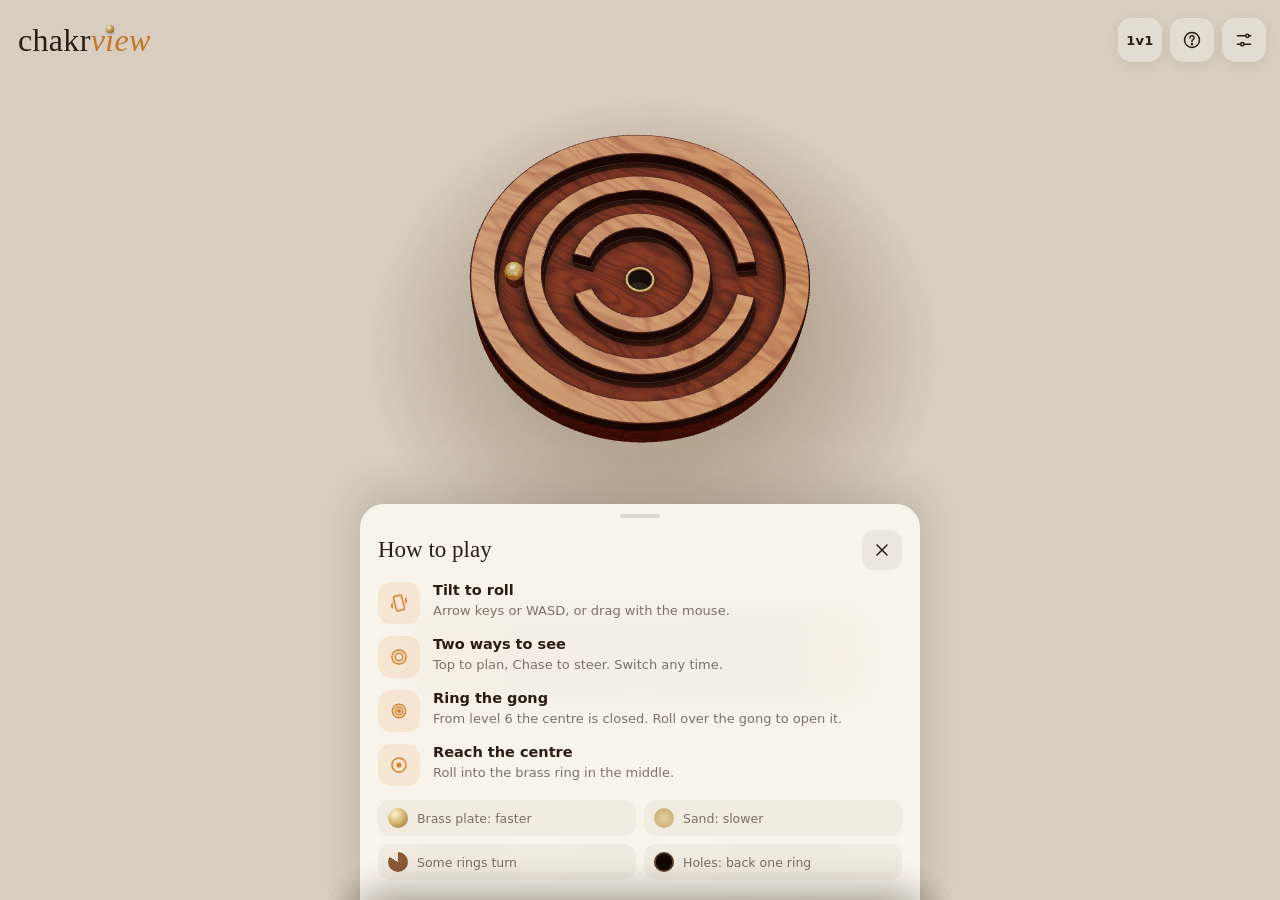
==== docs/index.html @ 4f87ec72 "Chakrview: solo + 1v1 duel" ====
<!doctype html>
<html lang="en">
<head>
<meta charset="utf-8">
<meta name="viewport" content="width=device-width,initial-scale=1,maximum-scale=1,user-scalable=no,viewport-fit=cover">
<meta name="theme-color" content="#efe6d8">
<meta name="description" content="Chakrview — Indian art meets tactile play. Tilt a carved board and roll a ball through mazes of Warli, Madhubani, Kolam, Gond and more.">
<meta name="apple-mobile-web-app-capable" content="yes">
<meta name="mobile-web-app-capable" content="yes">
<meta name="apple-mobile-web-app-title" content="Chakrview">
<meta name="apple-mobile-web-app-status-bar-style" content="black-translucent">
<link rel="manifest" href="manifest.webmanifest">
<link rel="apple-touch-icon" href="icons/apple-touch-icon.png">
<link rel="icon" type="image/png" sizes="192x192" href="icons/icon-192.png">
<link rel="icon" id="favicon" href="data:,">
<title>Chakrview</title>
<style>
:root{
  --bg:#efe6d8;--ink:#2b1d14;--mut:rgba(43,29,20,.6);--line:rgba(43,29,20,.12);
  --card:rgba(255,250,242,.86);--saffron:#d9822b;
  --serif:"Iowan Old Style","Palatino Linotype",Palatino,"Book Antiqua",Georgia,"Noto Serif",serif;
  --sans:ui-sans-serif,system-ui,-apple-system,"Segoe UI",Roboto,"Helvetica Neue",sans-serif;
}
*{box-sizing:border-box;-webkit-tap-highlight-color:transparent}
html,body{margin:0;height:100%;background:var(--bg);overflow:hidden;touch-action:none;overscroll-behavior:none;-webkit-user-select:none;user-select:none;-webkit-touch-callout:none;font-family:var(--sans);color:var(--ink)}
button{font-family:inherit;color:inherit;-webkit-appearance:none;appearance:none}
canvas{position:fixed;inset:0;width:100%;height:100%;display:block;outline:none}
.hidden{display:none!important}
.fade{transition:opacity .4s,visibility 0s}
.fade.off{opacity:0;visibility:hidden;pointer-events:none;transition:opacity .4s,visibility 0s .4s}
svg.i{width:20px;height:20px;stroke:currentColor;fill:none;stroke-width:1.8;stroke-linecap:round;stroke-linejoin:round;flex:none}
.eyebrow{font-size:10.5px;letter-spacing:.14em;text-transform:uppercase;color:var(--mut);font-weight:700}

/* ---------- Home ---------- */
#home{position:fixed;inset:0;z-index:3;pointer-events:none}
.htop{position:absolute;top:max(16px,env(safe-area-inset-top));left:18px;right:14px;display:flex;justify-content:space-between;align-items:center}
.logo{display:flex;align-items:center;height:48px}
.logo .word{font-family:var(--serif);font-size:32px;letter-spacing:.01em;line-height:1;font-weight:400}
.logo .word em{font-style:italic;color:var(--saffron)}
.logo .ii{position:relative;display:inline-block}
.logo .ii b{position:absolute;left:50%;top:.02em;width:.25em;height:.25em;margin-left:-.125em;border-radius:50%;background:radial-gradient(circle at 34% 30%,#fff6d6 0 12%,#e8c477 32%,#9b6f28 78%,#5a3c14);box-shadow:0 .04em .06em rgba(60,35,10,.35)}
.hicons{display:flex;gap:8px;pointer-events:auto}
.ib{width:44px;height:44px;border-radius:14px;border:0;background:var(--card);-webkit-backdrop-filter:blur(10px);backdrop-filter:blur(10px);display:grid;place-items:center;cursor:pointer;box-shadow:0 1px 0 rgba(255,255,255,.7) inset,0 3px 12px rgba(60,35,15,.08);transition:transform .12s}
.ib:active{transform:scale(.93)}
.ib.duo{text-decoration:none;color:var(--ink);font:750 13px/1 var(--sans);letter-spacing:.02em}
.hbot{position:absolute;left:0;right:0;bottom:max(14px,env(safe-area-inset-bottom));display:flex;flex-direction:column;align-items:center;gap:9px;padding:0 14px}
.jcard{pointer-events:auto;width:min(460px,100%);border:0;border-radius:22px;background:var(--ink);color:#f8efe2;display:flex;align-items:stretch;gap:13px;padding:12px 12px 12px 12px;cursor:pointer;text-align:left;box-shadow:0 10px 28px rgba(43,29,20,.26);transition:transform .12s}
.jcard:active{transform:scale(.98)}
.jart{width:78px;border-radius:14px;flex:none;background-size:cover;background-position:center;box-shadow:inset 0 0 0 1px rgba(255,255,255,.15)}
.jtx{flex:1;min-width:0;display:flex;flex-direction:column;gap:3px}
.jcard .eyebrow{color:rgba(248,239,226,.6)}
.jt{font-family:var(--serif);font-size:21px;line-height:1.15}
.jt span{font-family:var(--sans);font-size:13px;opacity:.65}
@media (max-width:430px){.jt span{display:none}}
.jd{font-size:12.5px;opacity:.75;line-height:1.35;display:-webkit-box;-webkit-line-clamp:2;-webkit-box-orient:vertical;overflow:hidden}
.prog{height:5px;border-radius:5px;background:rgba(255,255,255,.14);overflow:hidden;margin-top:5px}
.prog b{display:block;height:100%;background:var(--saffron);border-radius:5px}
.jm{font-size:11.5px;opacity:.7;margin-top:2px}
.jgo{width:44px;border-radius:14px;background:var(--saffron);display:grid;place-items:center;color:#fff;flex:none}
.tiles{display:grid;grid-template-columns:repeat(3,1fr);gap:9px;width:min(460px,100%)}
.tile{pointer-events:auto;border:0;border-radius:18px;background:var(--card);-webkit-backdrop-filter:blur(10px);backdrop-filter:blur(10px);padding:10px 10px 9px;text-align:left;cursor:pointer;min-height:82px;display:flex;flex-direction:column;justify-content:space-between;gap:6px;box-shadow:0 1px 0 rgba(255,255,255,.7) inset,0 3px 12px rgba(60,35,15,.08);transition:transform .12s}
.tile:active{transform:scale(.96)}
.tile .th{display:flex;align-items:center;gap:7px}
.tile .tart{width:26px;height:26px;border-radius:8px;background-size:cover;background-position:center;flex:none}
.tile svg{color:var(--saffron)}
.tile .t1{font-weight:650;font-size:14.5px}
.tile .t2{font-size:11.5px;color:var(--mut);line-height:1.3}

/* ---------- HUD ---------- */
.hud{position:fixed;top:max(14px,env(safe-area-inset-top));left:16px;right:16px;display:flex;justify-content:space-between;align-items:flex-start;pointer-events:none;z-index:2}
.stat{display:flex;flex-direction:column;gap:4px;padding-top:2px}
.lvl{font-size:11.5px;letter-spacing:.14em;text-transform:uppercase;color:var(--mut);font-weight:650}
.time{font-variant-numeric:tabular-nums;font-size:24px;font-weight:650}
.mots{display:flex;gap:5px;margin-top:2px;color:var(--mut)}
.mots svg{width:24px;height:24px;opacity:.45;transition:opacity .4s,color .4s}
.mots svg.on{opacity:1;color:var(--saffron)}
.tchip{pointer-events:auto;align-self:flex-start;margin-top:4px;border:0;border-radius:999px;background:var(--saffron);color:#fff;font:650 12.5px/1 var(--sans);padding:9px 13px;cursor:pointer;box-shadow:0 3px 12px rgba(120,60,20,.25)}
.tchip.mute{background:var(--card);color:var(--ink);box-shadow:inset 0 0 0 1px var(--line)}
.race{font-size:12.5px;font-weight:650;color:var(--saffron);font-variant-numeric:tabular-nums}
.btns{display:flex;gap:8px;pointer-events:auto}
.btn{height:44px;min-width:44px;border-radius:14px;border:0;background:var(--card);-webkit-backdrop-filter:blur(10px);backdrop-filter:blur(10px);display:flex;align-items:center;justify-content:center;gap:7px;cursor:pointer;padding:0 11px;font:600 13px/1 var(--sans);box-shadow:0 1px 0 rgba(255,255,255,.7) inset,0 2px 10px rgba(60,40,20,.08);transition:transform .12s}
.btn:active{transform:scale(.94)}
.hint{position:fixed;bottom:max(18px,env(safe-area-inset-bottom));left:16px;right:16px;text-align:center;font-size:12.5px;color:var(--mut);transition:opacity 1.2s;pointer-events:none;z-index:2}
.hint.off{opacity:0}
.toast{position:fixed;left:50%;top:24%;transform:translate(-50%,-50%);font-size:13px;letter-spacing:.14em;text-transform:uppercase;opacity:0;transition:opacity .35s;pointer-events:none;z-index:3;font-weight:650;background:var(--card);padding:10px 16px;border-radius:999px;white-space:nowrap}
.toast.on{opacity:.94}
.intro{position:fixed;left:50%;bottom:max(46px,calc(env(safe-area-inset-bottom) + 30px));transform:translate(-50%,0);width:min(420px,calc(100% - 28px));background:var(--card);-webkit-backdrop-filter:blur(12px);backdrop-filter:blur(12px);border-radius:20px;padding:14px 16px;z-index:3;box-shadow:0 8px 26px rgba(43,29,20,.14);display:flex;gap:13px;align-items:flex-start;pointer-events:none;transition:opacity .6s,transform .6s}
.intro.off{opacity:0;transform:translate(-50%,16px)}
.intro .iart{width:52px;height:52px;border-radius:12px;background-size:cover;flex:none}
.intro .it{font-family:var(--serif);font-size:18px}
.intro .id{font-size:12.5px;color:var(--mut);line-height:1.4;margin-top:2px}
.intro .inew{font-size:12.5px;margin-top:7px;line-height:1.4}
.intro .inew b{color:var(--saffron)}

/* ---------- Sheets ---------- */
.scrim{position:fixed;inset:0;z-index:5;background:rgba(43,29,20,.12)}
.sheet{position:fixed;z-index:6;left:50%;bottom:0;width:min(560px,100%);transform:translate(-50%,0);max-height:66vh;max-height:66dvh;overflow-y:auto;-webkit-overflow-scrolling:touch;touch-action:pan-y;overscroll-behavior:contain;
  background:rgba(250,245,237,.97);-webkit-backdrop-filter:blur(16px);backdrop-filter:blur(16px);border-radius:24px 24px 0 0;padding:10px 18px calc(20px + env(safe-area-inset-bottom));box-shadow:0 -12px 40px rgba(43,29,20,.16);transition:transform .45s cubic-bezier(.2,.8,.2,1)}
.sheet.off{transform:translate(-50%,105%);pointer-events:none}
.sheet::before{content:"";display:block;width:40px;height:4px;border-radius:4px;background:var(--line);margin:0 auto 12px}
.sh{display:flex;align-items:center;justify-content:space-between;margin-bottom:12px}
.sh h3{margin:0;font-family:var(--serif);font-weight:400;font-size:23px}
.x{width:40px;height:40px;border-radius:12px;border:0;background:rgba(43,29,20,.06);display:grid;place-items:center;cursor:pointer}
.world{margin:0 0 16px}
.wh{display:flex;justify-content:space-between;align-items:center;font-size:13.5px;font-weight:650;margin-bottom:8px}
.wh span{display:flex;align-items:center;gap:8px}
.wh svg{width:17px;height:17px;stroke:currentColor;fill:none;stroke-width:1.8}
.wh em{font-style:normal;color:var(--mut);font-weight:500;font-size:12px}
.dots{display:grid;grid-template-columns:repeat(auto-fill,minmax(58px,1fr));gap:8px}
.dot{height:70px;border-radius:14px;border:0;cursor:pointer;background-size:cover;background-position:center;position:relative;overflow:hidden;padding:0;box-shadow:inset 0 0 0 1px var(--line)}
.dot::after{content:"";position:absolute;inset:0;background:linear-gradient(180deg,rgba(0,0,0,0) 30%,rgba(20,12,6,.72))}
.dot .n{position:absolute;left:7px;bottom:20px;z-index:1;color:#fff;font:700 15px/1 var(--sans)}
.dot .m{position:absolute;left:7px;bottom:6px;z-index:1;color:rgba(255,255,255,.85);font:600 10.5px/1 var(--sans);font-variant-numeric:tabular-nums}
.dot .ok{position:absolute;right:6px;top:6px;z-index:1;width:16px;height:16px;border-radius:50%;background:var(--saffron);display:grid;place-items:center}
.dot .ok svg{width:10px;height:10px;stroke:#fff;fill:none;stroke-width:3}
.dot.lock{filter:grayscale(1);opacity:.35;cursor:default}
.dot.next{box-shadow:0 0 0 2.5px var(--saffron)}
.tabs{display:flex;background:rgba(43,29,20,.07);border-radius:12px;padding:3px;gap:2px;margin-bottom:14px}
.tabs button,.seg button{flex:1;border:0;background:transparent;padding:10px 6px;border-radius:9px;font:600 13px/1 var(--sans);cursor:pointer;display:flex;gap:6px;align-items:center;justify-content:center}
.tabs button.on,.seg button.on{background:#fff;box-shadow:0 1px 4px rgba(60,40,20,.12)}
.seg{display:flex;background:rgba(43,29,20,.07);border-radius:12px;padding:3px;gap:2px}
.grid{display:grid;grid-template-columns:repeat(3,1fr);gap:10px}
@media (min-width:480px){.grid{grid-template-columns:repeat(4,1fr)}}
.opt{border:0;background:rgba(255,255,255,.6);border-radius:16px;padding:12px 6px 10px;cursor:pointer;display:flex;flex-direction:column;align-items:center;gap:7px;box-shadow:0 0 0 1px var(--line) inset;transition:box-shadow .2s,background .2s;position:relative}
.opt.on{background:#fff;box-shadow:0 0 0 2px var(--ink) inset}
.opt.lock{cursor:default}
.opt.lock .sw{filter:grayscale(.9) brightness(1.1);opacity:.4}
.opt .lk{position:absolute;top:7px;right:7px;font-size:10px;font-weight:650;color:var(--mut);display:flex;align-items:center;gap:3px}
.opt .lk svg{width:11px;height:11px}
.sw{width:50px;height:50px;border-radius:50%;box-shadow:0 3px 8px rgba(40,25,10,.28);background-size:cover;background-position:center}
.sw.sq{border-radius:13px}
.on1{font-size:13px;font-weight:650}
.on2{font-size:10.5px;color:var(--mut);text-align:center;line-height:1.25;min-height:2.5em}
.detail{margin-top:14px;padding:12px 14px;border-radius:16px;background:rgba(43,29,20,.045)}
.stats{display:grid;grid-template-columns:62px 1fr;gap:6px 12px;font-size:12px;color:var(--mut);align-items:center}
.bar{height:6px;border-radius:6px;background:rgba(43,29,20,.09);overflow:hidden}
.bar b{display:block;height:100%;background:var(--saffron);border-radius:6px;transition:width .3s}
.desc{font-size:13px;color:var(--mut);margin-top:10px;line-height:1.5}
.desc b{color:var(--ink);font-weight:650}
.shapes{display:grid;grid-template-columns:repeat(3,1fr);gap:10px}
.shape{border:0;border-radius:18px;background:rgba(255,255,255,.65);box-shadow:0 0 0 1px var(--line) inset;padding:18px 8px 14px;cursor:pointer;display:flex;flex-direction:column;align-items:center;gap:10px;font-weight:650;font-size:14px}
.shape svg{width:46px;height:46px;stroke:var(--ink);fill:none;stroke-width:1.6}
.shape:active{transform:scale(.96)}
.setrow{display:flex;justify-content:space-between;align-items:center;padding:13px 0;border-bottom:1px solid var(--line);gap:14px;font-size:14.5px}
.setrow:last-of-type{border-bottom:0}
.setrow .seg{min-width:170px}
.tog{width:50px;height:30px;border-radius:30px;border:0;background:rgba(43,29,20,.18);position:relative;cursor:pointer;flex:none;transition:background .2s}
.tog::after{content:"";position:absolute;left:3px;top:3px;width:24px;height:24px;border-radius:50%;background:#fff;transition:transform .2s;box-shadow:0 1px 3px rgba(0,0,0,.2)}
.tog.on{background:var(--ink)}.tog.on::after{transform:translateX(20px)}
input[type=range]{width:150px;accent-color:var(--saffron)}
.small{font-size:12px;color:var(--mut);margin-top:12px;line-height:1.5}
/* bet */
.kd{width:18px;height:18px;flex:none;vertical-align:-4px}
.betl{font-size:12.5px;font-weight:650;color:var(--saffron);font-variant-numeric:tabular-nums}
.time.over{color:#b8402b}
.bm{display:flex;gap:12px;align-items:center;margin-bottom:12px}
.bm .bart{width:54px;height:54px;border-radius:14px;background-size:cover;flex:none}
.bm .bt{font-family:var(--serif);font-size:18px}
.bm .bd{font-size:12.5px;color:var(--mut);line-height:1.4;margin-top:2px}
.bm .btnrow{margin-left:auto;background:rgba(43,29,20,.07);color:var(--ink);flex:none}
.bpick{display:flex;align-items:center;justify-content:center;gap:20px;margin:4px 0 2px}
.pm{width:54px;height:54px;border-radius:17px;border:0;background:rgba(43,29,20,.07);font:500 28px/1 var(--sans);cursor:pointer}
.pm:active{transform:scale(.94)}
.bnum{font:650 50px/1 var(--sans);font-variant-numeric:tabular-nums;text-align:center;min-width:140px}
.bodds{text-align:center;color:var(--saffron);font-weight:700;font-size:14px;margin-top:5px}
#bRange{width:100%;margin:10px 0 2px}
.bhint{font-size:12.5px;color:var(--mut);text-align:center;margin:4px 0 14px}
.brow{display:flex;justify-content:space-between;align-items:center;gap:12px;margin-bottom:14px;font-size:14px}
.brow .seg{min-width:190px}
.purse{display:flex;align-items:center;gap:6px;font-size:13.5px;color:var(--mut)}
.purse b{color:var(--ink)}
#bGo{width:100%}
/* gallery */
.gsum{font-size:13px;color:var(--mut);margin:-4px 0 12px}
.gal{display:grid;grid-template-columns:1fr 1fr;gap:10px}
@media (min-width:480px){.gal{grid-template-columns:repeat(3,1fr)}}
.gcard{border:0;background:rgba(255,255,255,.62);border-radius:16px;padding:9px;text-align:left;box-shadow:inset 0 0 0 1px var(--line);cursor:pointer;display:flex;flex-direction:column;gap:5px}
.gcard .gimg{aspect-ratio:1/1;border-radius:11px;background-size:cover;background-position:center;position:relative;transition:filter .4s}
.gcard .gb{position:absolute;top:6px;right:6px;background:var(--saffron);color:#fff;font:700 10px/1 var(--sans);padding:4px 7px;border-radius:999px;letter-spacing:.04em}
.gcard .gn{font-family:var(--serif);font-size:16px;line-height:1.1;margin-top:2px}
.gcard .go2{font-size:11px;color:var(--mut)}
.gcard .gbar{height:4px;border-radius:4px;background:rgba(43,29,20,.09);overflow:hidden}
.gcard .gbar b{display:block;height:100%;background:var(--saffron)}
.gcard .gst{display:none;font-size:12.5px;color:var(--mut);line-height:1.5}
.gcard.open{grid-column:1/-1;flex-direction:row;flex-wrap:wrap;gap:10px}
.gcard.open .gimg{width:120px;flex:none}
.gcard.open .gtx{flex:1;min-width:150px;display:flex;flex-direction:column;gap:5px}
.gcard.open .gst{display:block}
.gcard.lock{cursor:default}
.gcard.lock .gimg{filter:grayscale(1) blur(2px)!important;opacity:.35}
.buy{margin-top:10px;border:0;background:var(--ink);color:#f8efe2;font:650 13px/1 var(--sans);padding:11px 16px;border-radius:999px;cursor:pointer;display:inline-flex;gap:7px;align-items:center}
.ib.inst{width:auto;padding:0 13px;gap:7px;display:flex;font:650 13px/1 var(--sans);background:var(--ink);color:#f8efe2}
.ib.inst.hidden{display:none}
@media (max-width:430px){.ib.inst{width:44px;padding:0;justify-content:center}.ib.inst span{display:none}.logo .word{font-size:27px}}
.btnrow{border:0;background:var(--ink);color:#f8efe2;font:650 13px/1 var(--sans);padding:11px 16px;border-radius:999px;cursor:pointer}
.steps{display:flex;flex-direction:column;gap:12px;margin-top:4px}
.step{display:flex;gap:12px;align-items:center;font-size:14px;line-height:1.4}
.step .n{width:30px;height:30px;border-radius:50%;background:rgba(217,130,43,.14);color:var(--saffron);display:grid;place-items:center;font-weight:700;flex:none}
.step svg{width:18px;height:18px;vertical-align:-3px;stroke:var(--ink);fill:none;stroke-width:1.8;stroke-linecap:round;stroke-linejoin:round}
.how{display:flex;flex-direction:column;gap:12px}
.hrow{display:flex;gap:13px;align-items:flex-start}
.hrow .hi{width:42px;height:42px;border-radius:13px;background:rgba(217,130,43,.12);color:var(--saffron);display:grid;place-items:center;flex:none}
.hrow b{display:block;font-size:14.5px;margin-bottom:2px}
.hrow span{font-size:13px;color:var(--mut);line-height:1.45}
.legend{display:grid;grid-template-columns:1fr 1fr;gap:8px;margin-top:14px}
.lg{display:flex;align-items:center;gap:9px;font-size:12.5px;color:var(--mut);background:rgba(43,29,20,.045);border-radius:12px;padding:8px 10px}
.lg i{width:20px;height:20px;border-radius:50%;flex:none}

/* ---------- Results ---------- */
.overlay{position:fixed;inset:0;display:grid;place-items:center;background:rgba(239,230,216,.55);-webkit-backdrop-filter:blur(6px);backdrop-filter:blur(6px);z-index:7}
.ocard{text-align:center;padding:26px 22px;width:min(380px,92vw)}
.ocard .eyebrow{margin-bottom:6px}
.ocard h2{font-family:var(--serif);font-weight:400;margin:0 0 12px;font-size:25px}
.big{font-size:48px;font-weight:650;font-variant-numeric:tabular-nums;margin:0 0 8px;letter-spacing:-.01em}
.wm{display:flex;justify-content:center;margin:0 0 10px}
.wm:empty{display:none}
.chal{margin-top:14px;border:0;background:transparent;color:var(--saffron);font:650 14px/1 var(--sans);cursor:pointer;display:inline-flex;align-items:center;gap:7px;padding:8px 10px}
.chal svg{width:20px;height:20px;stroke:currentColor;fill:none;stroke-width:1.8}
.chal.hidden{display:none}
.sub{color:var(--mut);font-size:14.5px;margin:0 0 20px;line-height:1.5}
.unl{display:inline-flex;align-items:center;gap:8px;background:#fff;border-radius:999px;padding:7px 14px 7px 8px;font-size:13px;font-weight:600;margin:0 0 16px;box-shadow:0 2px 10px rgba(60,40,20,.1)}
.unl .sw{width:22px;height:22px;box-shadow:none}
.row{display:flex;gap:10px;justify-content:center;flex-wrap:wrap}
.play{border:0;background:var(--ink);color:#f8efe2;font:650 15px/1 var(--sans);padding:15px 26px;border-radius:999px;cursor:pointer;transition:transform .12s}
.play.ghost{background:transparent;color:var(--ink);box-shadow:inset 0 0 0 1.5px rgba(43,29,20,.28)}
.play:active{transform:scale(.96)}
.err{position:fixed;inset:0;display:grid;place-items:center;text-align:center;padding:24px}
</style>
</head>
<body>
<canvas id="c" tabindex="0"></canvas>

<!-- ============ HOME ============ -->
<div id="home" class="fade">
  <div class="htop">
    <div class="logo" id="logo" aria-label="Chakrview"></div>
    <div class="hicons">
      <button class="ib inst hidden" id="bInstall" aria-label="Install the app" title="Install"><svg class="i" viewBox="0 0 24 24"><path d="M12 4v11M7.5 10.5L12 15l4.5-4.5"/><path d="M5 19h14"/></svg><span>Install</span></button>
      <a class="ib duo" href="duel.html" aria-label="1v1 duel" title="1v1 duel"><span>1v1</span></a>
      <button class="ib" id="bHelp" aria-label="How to play" title="How to play"><svg class="i" viewBox="0 0 24 24"><circle cx="12" cy="12" r="9"/><path d="M9.5 9.5a2.5 2.5 0 1 1 3.4 2.3c-.6.3-.9.8-.9 1.4v.8"/><circle cx="12" cy="17" r=".6" fill="currentColor"/></svg></button>
      <button class="ib" id="bSettings" aria-label="Settings" title="Settings"><svg class="i" viewBox="0 0 24 24"><path d="M4 7h10M18 7h2M4 17h4M12 17h8"/><circle cx="16" cy="7" r="2"/><circle cx="10" cy="17" r="2"/></svg></button>
    </div>
  </div>
  <div class="hbot">
    <button class="jcard" id="bPlay">
      <div class="jart" id="jArt"></div>
      <div class="jtx">
        <div class="eyebrow" id="jEye">Journey · Level 1 of 20</div>
        <div class="jt" id="jTitle">Sheesham</div>

        <div class="prog"><b id="jProg" style="width:0"></b></div>
        <div class="jm" id="jMeta"></div>
      </div>
      <div class="jgo"><svg class="i" viewBox="0 0 24 24"><path d="M9 6l6 6-6 6"/></svg></div>
    </button>
    <div class="tiles">
      <button class="tile" id="tDaily">
        <div class="th"><div class="tart" id="dArt"></div><span class="eyebrow">Daily</span></div>
        <div><div class="t1" id="dTitle">Today</div><div class="t2" id="dailySub">Same maze for everyone</div></div>
      </button>
      <button class="tile" id="tBet">
        <div class="th"><svg class="kd" viewBox="0 0 24 24"><ellipse cx="12" cy="12" rx="7.2" ry="9.6" fill="#f6ead2" stroke="#9a7444" stroke-width="1.4"/><path d="M12 4.6v14.8" stroke="#9a7444" stroke-width="1.6" stroke-linecap="round"/><path d="M10.4 7.5h1.6M10.4 10.5h1.6M10.4 13.5h1.6M10.4 16.5h1.6M12 9h1.6M12 12h1.6M12 15h1.6" stroke="#9a7444" stroke-width="1.1" stroke-linecap="round"/></svg><span class="eyebrow">Bet</span></div>
        <div><div class="t1">Bet your time</div><div class="t2" id="betSub">Purse 20 kaudi</div></div>
      </button>
      <button class="tile" id="tRelax">
        <div class="th"><svg class="i" viewBox="0 0 24 24"><path d="M12 20c-4-2.5-7-5.5-7-9a7 7 0 0 1 14 0c0 3.5-3 6.5-7 9z"/><path d="M12 20V10"/></svg><span class="eyebrow">Relax</span></div>
        <div><div class="t1">Endless</div><div class="t2">No clock, no holes</div></div>
      </button>
      <button class="tile" id="tLevels">
        <div class="th"><svg class="i" viewBox="0 0 24 24"><rect x="4" y="4" width="7" height="7" rx="2"/><rect x="13" y="4" width="7" height="7" rx="2"/><rect x="4" y="13" width="7" height="7" rx="2"/><rect x="13" y="13" width="7" height="7" rx="2"/></svg><span class="eyebrow">Levels</span></div>
        <div><div class="t1" id="levelsTitle">All mazes</div><div class="t2" id="levelsSub">Replay any maze</div></div>
      </button>
      <button class="tile" id="tGallery">
        <div class="th"><svg class="i" viewBox="0 0 24 24"><rect x="3.5" y="5" width="17" height="14" rx="2"/><path d="M3.5 15l5-4.5 4 3.5 3-2.5 5 4"/><circle cx="15.5" cy="9" r="1.6"/></svg><span class="eyebrow">Gallery</span></div>
        <div><div class="t1">Art gallery</div><div class="t2" id="gallerySub">15 art forms</div></div>
      </button>
      <button class="tile" id="bStyle">
        <div class="th"><svg class="i" viewBox="0 0 24 24"><circle cx="12" cy="12" r="8.5"/><path d="M12 3.5a8.5 8.5 0 0 0 0 17c1.4 0 2-1 1.6-2.1-.5-1.3.3-2.4 1.7-2.4h2.2a3 3 0 0 0 3-3"/><circle cx="8" cy="10" r="1.1" fill="currentColor"/><circle cx="12" cy="7.5" r="1.1" fill="currentColor"/><circle cx="16" cy="10" r="1.1" fill="currentColor"/></svg><span class="eyebrow">Collection</span></div>
        <div><div class="t1">Balls &amp; boards</div><div class="t2" id="collSub">Choose your ball</div></div>
      </button>
    </div>
  </div>
</div>

<!-- ============ HUD ============ -->
<div class="hud fade off" id="hud">
  <div class="stat"><span class="lvl" id="hLbl">Level</span><span class="time" id="hTime">0:00.0</span><span class="betl hidden" id="hBet"></span><span class="race hidden" id="hRace"></span><span class="mots" id="hMots"></span><button class="tchip hidden" id="tiltChip"></button></div>
  <div class="btns">
    <button class="btn" id="bView" aria-label="Switch camera" title="Switch camera (V)">
      <svg class="i" id="icoTop" viewBox="0 0 24 24"><rect x="3.5" y="3.5" width="17" height="17" rx="4.5"/><circle cx="12" cy="12" r="5"/><circle cx="14.6" cy="9.6" r="1.7" fill="currentColor" stroke="none"/></svg>
      <svg class="i" id="icoChase" viewBox="0 0 24 24" style="display:none"><path d="M2.5 20.5h19M6 15h12M9 10.5h6"/><path d="M2.5 20.5L9.5 5.5M21.5 20.5L14.5 5.5"/><circle cx="12" cy="17.2" r="2.3" fill="currentColor" stroke="none"/></svg>
      <span id="viewLbl">Top</span>
    </button>
    <button class="btn hidden" id="bCal" aria-label="Re-level tilt" title="Re-level tilt"><svg class="i" viewBox="0 0 24 24"><path d="M3 12h4M17 12h4"/><circle cx="12" cy="12" r="5"/><circle cx="12" cy="12" r="1.2" fill="currentColor"/></svg></button>
    <button class="btn" id="bRestart" aria-label="Restart" title="Restart (R)"><svg class="i" viewBox="0 0 24 24"><path d="M4 12a8 8 0 1 0 2.4-5.7"/><path d="M4 4v4.5h4.5"/></svg></button>
    <button class="btn" id="bHome" aria-label="Home" title="Home (Esc)"><svg class="i" viewBox="0 0 24 24"><path d="M4 11l8-6.5 8 6.5"/><path d="M6 10v9h12v-9"/></svg></button>
  </div>
</div>
<div class="intro off" id="intro"><div class="iart" id="iArt"></div><div><div class="it" id="iTitle"></div><div class="id" id="iDesc"></div><div class="inew" id="iNew"></div></div></div>
<div class="hint off" id="hint"></div>
<div class="toast" id="toast"></div>

<!-- ============ SHEETS ============ -->
<div class="scrim fade off" id="scrim"></div>

<div class="sheet off" id="shLevels">
  <div class="sh"><h3>Levels</h3><button class="x" data-close aria-label="Close"><svg class="i" viewBox="0 0 24 24"><path d="M6 6l12 12M18 6L6 18"/></svg></button></div>
  <div id="worlds"></div>
  <p class="small">From level 6 a brass lotus closes the centre. Roll over the gong to open it.</p>
</div>

<div class="sheet off" id="shRelax">
  <div class="sh"><h3>Relax</h3><button class="x" data-close aria-label="Close"><svg class="i" viewBox="0 0 24 24"><path d="M6 6l12 12M18 6L6 18"/></svg></button></div>
  <div class="shapes" id="relaxShapes"></div>
  <p class="small">Endless mazes. No clock, no holes. Soft music.</p>
</div>

<div class="sheet off" id="shStyle">
  <div class="sh"><h3>Collection</h3><button class="x" data-close aria-label="Close"><svg class="i" viewBox="0 0 24 24"><path d="M6 6l12 12M18 6L6 18"/></svg></button></div>
  <div class="tabs" id="styleTabs"><button data-tab="board" class="on">Art boards</button><button data-tab="ball">Balls</button></div>
  <div id="styleBody"></div>
  <div class="detail" id="styleDetail"></div>
</div>

<div class="sheet off" id="shHelp">
  <div class="sh"><h3>How to play</h3><button class="x" data-close aria-label="Close"><svg class="i" viewBox="0 0 24 24"><path d="M6 6l12 12M18 6L6 18"/></svg></button></div>
  <div class="how">
    <div class="hrow"><div class="hi"><svg class="i" viewBox="0 0 24 24"><rect x="7" y="3" width="10" height="18" rx="2.5" transform="rotate(-14 12 12)"/><path d="M4 18c-1-2-1-4 0-6M20 6c1 2 1 4 0 6"/></svg></div><div><b>Tilt to roll</b><span id="howTilt">Tilt your phone, drag on the screen, or use the arrow keys. The ball rolls like a real one.</span></div></div>
    <div class="hrow"><div class="hi"><svg class="i" viewBox="0 0 24 24"><circle cx="12" cy="12" r="8.5"/><circle cx="12" cy="12" r="4.5"/></svg></div><div><b>Two ways to see</b><span>Top to plan, Chase to steer. Switch any time.</span></div></div>
    <div class="hrow"><div class="hi"><svg class="i" viewBox="0 0 24 24"><circle cx="12" cy="12" r="8"/><circle cx="12" cy="12" r="4.5"/><circle cx="12" cy="12" r="1.6" fill="currentColor"/></svg></div><div><b>Ring the gong</b><span>From level 6 the centre is closed. Roll over the gong to open it.</span></div></div>
    <div class="hrow"><div class="hi"><svg class="i" viewBox="0 0 24 24"><circle cx="12" cy="12" r="8.5"/><circle cx="12" cy="12" r="2.2" fill="currentColor"/></svg></div><div><b>Reach the centre</b><span>Roll into the brass ring in the middle.</span></div></div>
  </div>
  <div class="legend">
    <div class="lg"><i style="background:radial-gradient(circle at 35% 30%,#fff3cf,#d9b874 45%,#8a6a2a)"></i>Brass plate: faster</div>
    <div class="lg"><i style="background:radial-gradient(circle,#e3cf9e,#c7a96a)"></i>Sand: slower</div>
    <div class="lg"><i style="background:conic-gradient(#8a5a36 0 300deg,transparent 300deg),#efe6d8"></i>Some rings turn</div>
    <div class="lg"><i style="background:radial-gradient(circle,#140b06 55%,#5a3a20 60%)"></i>Holes: back one ring</div>
  </div>
</div>

<div class="sheet off" id="shBet">
  <div class="sh"><h3>Bet your time</h3><button class="x" data-close aria-label="Close"><svg class="i" viewBox="0 0 24 24"><path d="M6 6l12 12M18 6L6 18"/></svg></button></div>
  <div class="bm"><div class="bart" id="bArt"></div><div><div class="bt" id="bTitle"></div><div class="bd">How many seconds to the centre?</div></div><button class="btnrow" id="bReroll">New maze</button></div>
  <div class="bpick"><button class="pm" id="bMinus" aria-label="Less time">−</button><div><div class="bnum" id="bNum">0:20</div><div class="bodds" id="bOdds">Pays ×1.5</div></div><button class="pm" id="bPlus" aria-label="More time">+</button></div>
  <input type="range" id="bRange" min="5" max="60" step="1" aria-label="Seconds">
  <div class="bhint" id="bHint"></div>
  <div class="brow"><span>Stake</span><div class="seg" id="bStake"></div></div>
  <div class="brow"><span class="purse"><svg class="kd" viewBox="0 0 24 24"><ellipse cx="12" cy="12" rx="7.2" ry="9.6" fill="#f6ead2" stroke="#9a7444" stroke-width="1.4"/><path d="M12 4.6v14.8" stroke="#9a7444" stroke-width="1.6" stroke-linecap="round"/><path d="M10.4 7.5h1.6M10.4 10.5h1.6M10.4 13.5h1.6M10.4 16.5h1.6M12 9h1.6M12 12h1.6M12 15h1.6" stroke="#9a7444" stroke-width="1.1" stroke-linecap="round"/></svg>Purse <b id="bPurse">20</b> kaudi</span><span class="purse" id="bRecord"></span></div>
  <button class="play" id="bGo">Place bet &amp; play</button>
  <p class="small">Beat your time to win stake × odds. Kaudi buys balls.</p>
</div>

<div class="sheet off" id="shGallery">
  <div class="sh"><h3>Art gallery</h3><button class="x" data-close aria-label="Close"><svg class="i" viewBox="0 0 24 24"><path d="M6 6l12 12M18 6L6 18"/></svg></button></div>
  <div class="gsum" id="gSum"></div>
  <div class="gal" id="gal"></div>
</div>

<div class="sheet off" id="shInstall">
  <div class="sh"><h3>Add to Home Screen</h3><button class="x" data-close aria-label="Close"><svg class="i" viewBox="0 0 24 24"><path d="M6 6l12 12M18 6L6 18"/></svg></button></div>
  <div class="steps" id="installSteps"></div>
  <p class="small">Opens full screen and works offline.</p>
</div>

<div class="sheet off" id="shSet">
  <div class="sh"><h3>Settings</h3><button class="x" data-close aria-label="Close"><svg class="i" viewBox="0 0 24 24"><path d="M6 6l12 12M18 6L6 18"/></svg></button></div>
  <div class="setrow"><span>Camera</span><div class="seg" id="sView"></div></div>
  <div class="setrow"><span>Graphics</span><div class="seg" id="sQual"></div></div>
  <div class="setrow"><span>Tilt sensitivity</span><input type="range" id="sSens" min="0.5" max="1.6" step="0.05"></div>
  <div class="setrow hidden" id="tiltRow"><span>Tilt<br><small style="color:var(--mut);font-size:12px" id="sTiltInfo"></small></span><button class="btnrow" id="sTilt">Turn on</button></div>
  <div class="setrow"><span>Relax music</span><button class="tog" id="sAmb" aria-label="Background ambience"></button></div>
  <div class="setrow"><span>Sound effects</span><button class="tog" id="sSound" aria-label="Sound effects"></button></div>
  <div class="setrow"><span>Vibration</span><button class="tog" id="sHap" aria-label="Vibration"></button></div>
  <div class="setrow hidden" id="installRow"><span>Install on this device<br><small style="color:var(--mut);font-size:12px">Full screen, works offline</small></span><button class="btnrow" id="sInstall">Install</button></div>
  <p class="small" id="sInfo"></p>
</div>

<!-- ============ RESULTS ============ -->
<div class="overlay fade off" id="ovWin">
  <div class="ocard">
    <div class="eyebrow" id="wEye"></div>
    <h2 id="wTitle">Solved</h2>
    <p class="big" id="wTime">0:00.0</p>
    <div class="wm" id="wMots"></div>
    <p class="sub" id="wSub"></p>
    <div id="wUnl"></div>
    <div class="row" id="wRow"></div>
    <button class="chal hidden" id="wChal"><svg viewBox="0 0 24 24"><circle cx="8" cy="14" r="4"/><circle cx="16.5" cy="9.5" r="3.5" stroke-dasharray="2 2"/></svg><span>Challenge a friend</span></button>
  </div>
</div>

<script>void /**
 * @license
 * Copyright 2010-2023 Three.js Authors
 * SPDX-License-Identifier: MIT
 */
function(t,e){"object"==typeof exports&&"undefined"!=typeof module?e(exports):"function"==typeof define&&define.amd?define(["exports"],e):e((t="undefined"!=typeof globalThis?globalThis:t||self).THREE={})}(this,(function(t){"use strict";const e="159",n=1,i=2,r=3,s=0,a=1,o=100,l=204,c=205,h=0,u=1,d=2,p=0,m=1,f=2,g=3,_=4,v=5,y="attached",x="detached",M=300,S=301,b=302,T=303,E=304,w=306,A=1e3,R=1001,C=1002,L=1003,P=1004,I=1005,U=1006,D=1007,N=1008,O=1009,F=1012,B=1013,z=1014,G=1015,H=1016,V=1017,k=1018,W=1020,X=1023,j=1026,q=1027,Y=1029,Z=1031,J=1033,K=33776,$=33777,Q=33778,tt=33779,et=35840,nt=35841,it=35842,rt=35843,st=36196,at=37492,ot=37496,lt=37808,ct=37809,ht=37810,ut=37811,dt=37812,pt=37813,mt=37814,ft=37815,gt=37816,_t=37817,vt=37818,yt=37819,xt=37820,Mt=37821,St=36492,bt=36494,Tt=36495,Et=36284,wt=36285,At=36286,Rt=2300,Ct=2301,Lt=2302,Pt=2400,It=2401,Ut=2402,Dt=2500,Nt=2501,Ot=3e3,Ft=3001,Bt="",zt="srgb",Gt="srgb-linear",Ht="display-p3",Vt="display-p3-linear",kt="linear",Wt="srgb",Xt="rec709",jt="p3",qt=7680,Yt=35044,Zt="300 es",Jt=1035,Kt=2e3,$t=2001;class Qt{addEventListener(t,e){void 0===this._listeners&&(this._listeners={});const n=this._listeners;void 0===n[t]&&(n[t]=[]),-1===n[t].indexOf(e)&&n[t].push(e)}hasEventListener(t,e){if(void 0===this._listeners)return!1;const n=this._listeners;return void 0!==n[t]&&-1!==n[t].indexOf(e)}removeEventListener(t,e){if(void 0===this._listeners)return;const n=this._listeners[t];if(void 0!==n){const t=n.indexOf(e);-1!==t&&n.splice(t,1)}}dispatchEvent(t){if(void 0===this._listeners)return;const e=this._listeners[t.type];if(void 0!==e){t.target=this;const n=e.slice(0);for(let e=0,i=n.length;e<i;e++)n[e].call(this,t);t.target=null}}}const te=["00","01","02","03","04","05","06","07","08","09","0a","0b","0c","0d","0e","0f","10","11","12","13","14","15","16","17","18","19","1a","1b","1c","1d","1e","1f","20","21","22","23","24","25","26","27","28","29","2a","2b","2c","2d","2e","2f","30","31","32","33","34","35","36","37","38","39","3a","3b","3c","3d","3e","3f","40","41","42","43","44","45","46","47","48","49","4a","4b","4c","4d","4e","4f","50","51","52","53","54","55","56","57","58","59","5a","5b","5c","5d","5e","5f","60","61","62","63","64","65","66","67","68","69","6a","6b","6c","6d","6e","6f","70","71","72","73","74","75","76","77","78","79","7a","7b","7c","7d","7e","7f","80","81","82","83","84","85","86","87","88","89","8a","8b","8c","8d","8e","8f","90","91","92","93","94","95","96","97","98","99","9a","9b","9c","9d","9e","9f","a0","a1","a2","a3","a4","a5","a6","a7","a8","a9","aa","ab","ac","ad","ae","af","b0","b1","b2","b3","b4","b5","b6","b7","b8","b9","ba","bb","bc","bd","be","bf","c0","c1","c2","c3","c4","c5","c6","c7","c8","c9","ca","cb","cc","cd","ce","cf","d0","d1","d2","d3","d4","d5","d6","d7","d8","d9","da","db","dc","dd","de","df","e0","e1","e2","e3","e4","e5","e6","e7","e8","e9","ea","eb","ec","ed","ee","ef","f0","f1","f2","f3","f4","f5","f6","f7","f8","f9","fa","fb","fc","fd","fe","ff"];let ee=1234567;const ne=Math.PI/180,ie=180/Math.PI;function re(){const t=4294967295*Math.random()|0,e=4294967295*Math.random()|0,n=4294967295*Math.random()|0,i=4294967295*Math.random()|0;return(te[255&t]+te[t>>8&255]+te[t>>16&255]+te[t>>24&255]+"-"+te[255&e]+te[e>>8&255]+"-"+te[e>>16&15|64]+te[e>>24&255]+"-"+te[63&n|128]+te[n>>8&255]+"-"+te[n>>16&255]+te[n>>24&255]+te[255&i]+te[i>>8&255]+te[i>>16&255]+te[i>>24&255]).toLowerCase()}function se(t,e,n){return Math.max(e,Math.min(n,t))}function ae(t,e){return(t%e+e)%e}function oe(t,e,n){return(1-n)*t+n*e}function le(t){return 0==(t&t-1)&&0!==t}function ce(t){return Math.pow(2,Math.floor(Math.log(t)/Math.LN2))}function he(t,e){switch(e.constructor){case Float32Array:return t;case Uint32Array:return t/4294967295;case Uint16Array:return t/65535;case Uint8Array:return t/255;case Int32Array:return Math.max(t/2147483647,-1);case Int16Array:return Math.max(t/32767,-1);case Int8Array:return Math.max(t/127,-1);default:throw new Error("Invalid component type.")}}function ue(t,e){switch(e.constructor){case Float32Array:return t;case Uint32Array:return Math.round(4294967295*t);case Uint16Array:return Math.round(65535*t);case Uint8Array:return Math.round(255*t);case Int32Array:return Math.round(2147483647*t);case Int16Array:return Math.round(32767*t);case Int8Array:return Math.round(127*t);default:throw new Error("Invalid component type.")}}const de={DEG2RAD:ne,RAD2DEG:ie,generateUUID:re,clamp:se,euclideanModulo:ae,mapLinear:function(t,e,n,i,r){return i+(t-e)*(r-i)/(n-e)},inverseLerp:function(t,e,n){return t!==e?(n-t)/(e-t):0},lerp:oe,damp:function(t,e,n,i){return oe(t,e,1-Math.exp(-n*i))},pingpong:function(t,e=1){return e-Math.abs(ae(t,2*e)-e)},smoothstep:function(t,e,n){return t<=e?0:t>=n?1:(t=(t-e)/(n-e))*t*(3-2*t)},smootherstep:function(t,e,n){return t<=e?0:t>=n?1:(t=(t-e)/(n-e))*t*t*(t*(6*t-15)+10)},randInt:function(t,e){return t+Math.floor(Math.random()*(e-t+1))},randFloat:function(t,e){return t+Math.random()*(e-t)},randFloatSpread:function(t){return t*(.5-Math.random())},seededRandom:function(t){void 0!==t&&(ee=t);let e=ee+=1831565813;return e=Math.imul(e^e>>>15,1|e),e^=e+Math.imul(e^e>>>7,61|e),((e^e>>>14)>>>0)/4294967296},degToRad:function(t){return t*ne},radToDeg:function(t){return t*ie},isPowerOfTwo:le,ceilPowerOfTwo:function(t){return Math.pow(2,Math.ceil(Math.log(t)/Math.LN2))},floorPowerOfTwo:ce,setQuaternionFromProperEuler:function(t,e,n,i,r){const s=Math.cos,a=Math.sin,o=s(n/2),l=a(n/2),c=s((e+i)/2),h=a((e+i)/2),u=s((e-i)/2),d=a((e-i)/2),p=s((i-e)/2),m=a((i-e)/2);switch(r){case"XYX":t.set(o*h,l*u,l*d,o*c);break;case"YZY":t.set(l*d,o*h,l*u,o*c);break;case"ZXZ":t.set(l*u,l*d,o*h,o*c);break;case"XZX":t.set(o*h,l*m,l*p,o*c);break;case"YXY":t.set(l*p,o*h,l*m,o*c);break;case"ZYZ":t.set(l*m,l*p,o*h,o*c);break;default:console.warn("THREE.MathUtils: .setQuaternionFromProperEuler() encountered an unknown order: "+r)}},normalize:ue,denormalize:he};class pe{constructor(t=0,e=0){pe.prototype.isVector2=!0,this.x=t,this.y=e}get width(){return this.x}set width(t){this.x=t}get height(){return this.y}set height(t){this.y=t}set(t,e){return this.x=t,this.y=e,this}setScalar(t){return this.x=t,this.y=t,this}setX(t){return this.x=t,this}setY(t){return this.y=t,this}setComponent(t,e){switch(t){case 0:this.x=e;break;case 1:this.y=e;break;default:throw new Error("index is out of range: "+t)}return this}getComponent(t){switch(t){case 0:return this.x;case 1:return this.y;default:throw new Error("index is out of range: "+t)}}clone(){return new this.constructor(this.x,this.y)}copy(t){return this.x=t.x,this.y=t.y,this}add(t){return this.x+=t.x,this.y+=t.y,this}addScalar(t){return this.x+=t,this.y+=t,this}addVectors(t,e){return this.x=t.x+e.x,this.y=t.y+e.y,this}addScaledVector(t,e){return this.x+=t.x*e,this.y+=t.y*e,this}sub(t){return this.x-=t.x,this.y-=t.y,this}subScalar(t){return this.x-=t,this.y-=t,this}subVectors(t,e){return this.x=t.x-e.x,this.y=t.y-e.y,this}multiply(t){return this.x*=t.x,this.y*=t.y,this}multiplyScalar(t){return this.x*=t,this.y*=t,this}divide(t){return this.x/=t.x,this.y/=t.y,this}divideScalar(t){return this.multiplyScalar(1/t)}applyMatrix3(t){const e=this.x,n=this.y,i=t.elements;return this.x=i[0]*e+i[3]*n+i[6],this.y=i[1]*e+i[4]*n+i[7],this}min(t){return this.x=Math.min(this.x,t.x),this.y=Math.min(this.y,t.y),this}max(t){return this.x=Math.max(this.x,t.x),this.y=Math.max(this.y,t.y),this}clamp(t,e){return this.x=Math.max(t.x,Math.min(e.x,this.x)),this.y=Math.max(t.y,Math.min(e.y,this.y)),this}clampScalar(t,e){return this.x=Math.max(t,Math.min(e,this.x)),this.y=Math.max(t,Math.min(e,this.y)),this}clampLength(t,e){const n=this.length();return this.divideScalar(n||1).multiplyScalar(Math.max(t,Math.min(e,n)))}floor(){return this.x=Math.floor(this.x),this.y=Math.floor(this.y),this}ceil(){return this.x=Math.ceil(this.x),this.y=Math.ceil(this.y),this}round(){return this.x=Math.round(this.x),this.y=Math.round(this.y),this}roundToZero(){return this.x=Math.trunc(this.x),this.y=Math.trunc(this.y),this}negate(){return this.x=-this.x,this.y=-this.y,this}dot(t){return this.x*t.x+this.y*t.y}cross(t){return this.x*t.y-this.y*t.x}lengthSq(){return this.x*this.x+this.y*this.y}length(){return Math.sqrt(this.x*this.x+this.y*this.y)}manhattanLength(){return Math.abs(this.x)+Math.abs(this.y)}normalize(){return this.divideScalar(this.length()||1)}angle(){return Math.atan2(-this.y,-this.x)+Math.PI}angleTo(t){const e=Math.sqrt(this.lengthSq()*t.lengthSq());if(0===e)return Math.PI/2;const n=this.dot(t)/e;return Math.acos(se(n,-1,1))}distanceTo(t){return Math.sqrt(this.distanceToSquared(t))}distanceToSquared(t){const e=this.x-t.x,n=this.y-t.y;return e*e+n*n}manhattanDistanceTo(t){return Math.abs(this.x-t.x)+Math.abs(this.y-t.y)}setLength(t){return this.normalize().multiplyScalar(t)}lerp(t,e){return this.x+=(t.x-this.x)*e,this.y+=(t.y-this.y)*e,this}lerpVectors(t,e,n){return this.x=t.x+(e.x-t.x)*n,this.y=t.y+(e.y-t.y)*n,this}equals(t){return t.x===this.x&&t.y===this.y}fromArray(t,e=0){return this.x=t[e],this.y=t[e+1],this}toArray(t=[],e=0){return t[e]=this.x,t[e+1]=this.y,t}fromBufferAttribute(t,e){return this.x=t.getX(e),this.y=t.getY(e),this}rotateAround(t,e){const n=Math.cos(e),i=Math.sin(e),r=this.x-t.x,s=this.y-t.y;return this.x=r*n-s*i+t.x,this.y=r*i+s*n+t.y,this}random(){return this.x=Math.random(),this.y=Math.random(),this}*[Symbol.iterator](){yield this.x,yield this.y}}class me{constructor(t,e,n,i,r,s,a,o,l){me.prototype.isMatrix3=!0,this.elements=[1,0,0,0,1,0,0,0,1],void 0!==t&&this.set(t,e,n,i,r,s,a,o,l)}set(t,e,n,i,r,s,a,o,l){const c=this.elements;return c[0]=t,c[1]=i,c[2]=a,c[3]=e,c[4]=r,c[5]=o,c[6]=n,c[7]=s,c[8]=l,this}identity(){return this.set(1,0,0,0,1,0,0,0,1),this}copy(t){const e=this.elements,n=t.elements;return e[0]=n[0],e[1]=n[1],e[2]=n[2],e[3]=n[3],e[4]=n[4],e[5]=n[5],e[6]=n[6],e[7]=n[7],e[8]=n[8],this}extractBasis(t,e,n){return t.setFromMatrix3Column(this,0),e.setFromMatrix3Column(this,1),n.setFromMatrix3Column(this,2),this}setFromMatrix4(t){const e=t.elements;return this.set(e[0],e[4],e[8],e[1],e[5],e[9],e[2],e[6],e[10]),this}multiply(t){return this.multiplyMatrices(this,t)}premultiply(t){return this.multiplyMatrices(t,this)}multiplyMatrices(t,e){const n=t.elements,i=e.elements,r=this.elements,s=n[0],a=n[3],o=n[6],l=n[1],c=n[4],h=n[7],u=n[2],d=n[5],p=n[8],m=i[0],f=i[3],g=i[6],_=i[1],v=i[4],y=i[7],x=i[2],M=i[5],S=i[8];return r[0]=s*m+a*_+o*x,r[3]=s*f+a*v+o*M,r[6]=s*g+a*y+o*S,r[1]=l*m+c*_+h*x,r[4]=l*f+c*v+h*M,r[7]=l*g+c*y+h*S,r[2]=u*m+d*_+p*x,r[5]=u*f+d*v+p*M,r[8]=u*g+d*y+p*S,this}multiplyScalar(t){const e=this.elements;return e[0]*=t,e[3]*=t,e[6]*=t,e[1]*=t,e[4]*=t,e[7]*=t,e[2]*=t,e[5]*=t,e[8]*=t,this}determinant(){const t=this.elements,e=t[0],n=t[1],i=t[2],r=t[3],s=t[4],a=t[5],o=t[6],l=t[7],c=t[8];return e*s*c-e*a*l-n*r*c+n*a*o+i*r*l-i*s*o}invert(){const t=this.elements,e=t[0],n=t[1],i=t[2],r=t[3],s=t[4],a=t[5],o=t[6],l=t[7],c=t[8],h=c*s-a*l,u=a*o-c*r,d=l*r-s*o,p=e*h+n*u+i*d;if(0===p)return this.set(0,0,0,0,0,0,0,0,0);const m=1/p;return t[0]=h*m,t[1]=(i*l-c*n)*m,t[2]=(a*n-i*s)*m,t[3]=u*m,t[4]=(c*e-i*o)*m,t[5]=(i*r-a*e)*m,t[6]=d*m,t[7]=(n*o-l*e)*m,t[8]=(s*e-n*r)*m,this}transpose(){let t;const e=this.elements;return t=e[1],e[1]=e[3],e[3]=t,t=e[2],e[2]=e[6],e[6]=t,t=e[5],e[5]=e[7],e[7]=t,this}getNormalMatrix(t){return this.setFromMatrix4(t).invert().transpose()}transposeIntoArray(t){const e=this.elements;return t[0]=e[0],t[1]=e[3],t[2]=e[6],t[3]=e[1],t[4]=e[4],t[5]=e[7],t[6]=e[2],t[7]=e[5],t[8]=e[8],this}setUvTransform(t,e,n,i,r,s,a){const o=Math.cos(r),l=Math.sin(r);return this.set(n*o,n*l,-n*(o*s+l*a)+s+t,-i*l,i*o,-i*(-l*s+o*a)+a+e,0,0,1),this}scale(t,e){return this.premultiply(fe.makeScale(t,e)),this}rotate(t){return this.premultiply(fe.makeRotation(-t)),this}translate(t,e){return this.premultiply(fe.makeTranslation(t,e)),this}makeTranslation(t,e){return t.isVector2?this.set(1,0,t.x,0,1,t.y,0,0,1):this.set(1,0,t,0,1,e,0,0,1),this}makeRotation(t){const e=Math.cos(t),n=Math.sin(t);return this.set(e,-n,0,n,e,0,0,0,1),this}makeScale(t,e){return this.set(t,0,0,0,e,0,0,0,1),this}equals(t){const e=this.elements,n=t.elements;for(let t=0;t<9;t++)if(e[t]!==n[t])return!1;return!0}fromArray(t,e=0){for(let n=0;n<9;n++)this.elements[n]=t[n+e];return this}toArray(t=[],e=0){const n=this.elements;return t[e]=n[0],t[e+1]=n[1],t[e+2]=n[2],t[e+3]=n[3],t[e+4]=n[4],t[e+5]=n[5],t[e+6]=n[6],t[e+7]=n[7],t[e+8]=n[8],t}clone(){return(new this.constructor).fromArray(this.elements)}}const fe=new me;function ge(t){for(let e=t.length-1;e>=0;--e)if(t[e]>=65535)return!0;return!1}const _e={Int8Array:Int8Array,Uint8Array:Uint8Array,Uint8ClampedArray:Uint8ClampedArray,Int16Array:Int16Array,Uint16Array:Uint16Array,Int32Array:Int32Array,Uint32Array:Uint32Array,Float32Array:Float32Array,Float64Array:Float64Array};function ve(t,e){return new _e[t](e)}function ye(t){return document.createElementNS("http://www.w3.org/1999/xhtml",t)}function xe(){const t=ye("canvas");return t.style.display="block",t}const Me={};function Se(t){t in Me||(Me[t]=!0,console.warn(t))}const be=(new me).set(.8224621,.177538,0,.0331941,.9668058,0,.0170827,.0723974,.9105199),Te=(new me).set(1.2249401,-.2249404,0,-.0420569,1.0420571,0,-.0196376,-.0786361,1.0982735),Ee={[Gt]:{transfer:kt,primaries:Xt,toReference:t=>t,fromReference:t=>t},[zt]:{transfer:Wt,primaries:Xt,toReference:t=>t.convertSRGBToLinear(),fromReference:t=>t.convertLinearToSRGB()},[Vt]:{transfer:kt,primaries:jt,toReference:t=>t.applyMatrix3(Te),fromReference:t=>t.applyMatrix3(be)},[Ht]:{transfer:Wt,primaries:jt,toReference:t=>t.convertSRGBToLinear().applyMatrix3(Te),fromReference:t=>t.applyMatrix3(be).convertLinearToSRGB()}},we=new Set([Gt,Vt]),Ae={enabled:!0,_workingColorSpace:Gt,get legacyMode(){return console.warn("THREE.ColorManagement: .legacyMode=false renamed to .enabled=true in r150."),!this.enabled},set legacyMode(t){console.warn("THREE.ColorManagement: .legacyMode=false renamed to .enabled=true in r150."),this.enabled=!t},get workingColorSpace(){return this._workingColorSpace},set workingColorSpace(t){if(!we.has(t))throw new Error(`Unsupported working color space, "${t}".`);this._workingColorSpace=t},convert:function(t,e,n){if(!1===this.enabled||e===n||!e||!n)return t;const i=Ee[e].toReference;return(0,Ee[n].fromReference)(i(t))},fromWorkingColorSpace:function(t,e){return this.convert(t,this._workingColorSpace,e)},toWorkingColorSpace:function(t,e){return this.convert(t,e,this._workingColorSpace)},getPrimaries:function(t){return Ee[t].primaries},getTransfer:function(t){return t===Bt?kt:Ee[t].transfer}};function Re(t){return t<.04045?.0773993808*t:Math.pow(.9478672986*t+.0521327014,2.4)}function Ce(t){return t<.0031308?12.92*t:1.055*Math.pow(t,.41666)-.055}let Le;class Pe{static getDataURL(t){if(/^data:/i.test(t.src))return t.src;if("undefined"==typeof HTMLCanvasElement)return t.src;let e;if(t instanceof HTMLCanvasElement)e=t;else{void 0===Le&&(Le=ye("canvas")),Le.width=t.width,Le.height=t.height;const n=Le.getContext("2d");t instanceof ImageData?n.putImageData(t,0,0):n.drawImage(t,0,0,t.width,t.height),e=Le}return e.width>2048||e.height>2048?(console.warn("THREE.ImageUtils.getDataURL: Image converted to jpg for performance reasons",t),e.toDataURL("image/jpeg",.6)):e.toDataURL("image/png")}static sRGBToLinear(t){if("undefined"!=typeof HTMLImageElement&&t instanceof HTMLImageElement||"undefined"!=typeof HTMLCanvasElement&&t instanceof HTMLCanvasElement||"undefined"!=typeof ImageBitmap&&t instanceof ImageBitmap){const e=ye("canvas");e.width=t.width,e.height=t.height;const n=e.getContext("2d");n.drawImage(t,0,0,t.width,t.height);const i=n.getImageData(0,0,t.width,t.height),r=i.data;for(let t=0;t<r.length;t++)r[t]=255*Re(r[t]/255);return n.putImageData(i,0,0),e}if(t.data){const e=t.data.slice(0);for(let t=0;t<e.length;t++)e instanceof Uint8Array||e instanceof Uint8ClampedArray?e[t]=Math.floor(255*Re(e[t]/255)):e[t]=Re(e[t]);return{data:e,width:t.width,height:t.height}}return console.warn("THREE.ImageUtils.sRGBToLinear(): Unsupported image type. No color space conversion applied."),t}}let Ie=0;class Ue{constructor(t=null){this.isSource=!0,Object.defineProperty(this,"id",{value:Ie++}),this.uuid=re(),this.data=t,this.version=0}set needsUpdate(t){!0===t&&this.version++}toJSON(t){const e=void 0===t||"string"==typeof t;if(!e&&void 0!==t.images[this.uuid])return t.images[this.uuid];const n={uuid:this.uuid,url:""},i=this.data;if(null!==i){let t;if(Array.isArray(i)){t=[];for(let e=0,n=i.length;e<n;e++)i[e].isDataTexture?t.push(De(i[e].image)):t.push(De(i[e]))}else t=De(i);n.url=t}return e||(t.images[this.uuid]=n),n}}function De(t){return"undefined"!=typeof HTMLImageElement&&t instanceof HTMLImageElement||"undefined"!=typeof HTMLCanvasElement&&t instanceof HTMLCanvasElement||"undefined"!=typeof ImageBitmap&&t instanceof ImageBitmap?Pe.getDataURL(t):t.data?{data:Array.from(t.data),width:t.width,height:t.height,type:t.data.constructor.name}:(console.warn("THREE.Texture: Unable to serialize Texture."),{})}let Ne=0;class Oe extends Qt{constructor(t=Oe.DEFAULT_IMAGE,e=Oe.DEFAULT_MAPPING,n=1001,i=1001,r=1006,s=1008,a=1023,o=1009,l=Oe.DEFAULT_ANISOTROPY,c=""){super(),this.isTexture=!0,Object.defineProperty(this,"id",{value:Ne++}),this.uuid=re(),this.name="",this.source=new Ue(t),this.mipmaps=[],this.mapping=e,this.channel=0,this.wrapS=n,this.wrapT=i,this.magFilter=r,this.minFilter=s,this.anisotropy=l,this.format=a,this.internalFormat=null,this.type=o,this.offset=new pe(0,0),this.repeat=new pe(1,1),this.center=new pe(0,0),this.rotation=0,this.matrixAutoUpdate=!0,this.matrix=new me,this.generateMipmaps=!0,this.premultiplyAlpha=!1,this.flipY=!0,this.unpackAlignment=4,"string"==typeof c?this.colorSpace=c:(Se("THREE.Texture: Property .encoding has been replaced by .colorSpace."),this.colorSpace=c===Ft?zt:Bt),this.userData={},this.version=0,this.onUpdate=null,this.isRenderTargetTexture=!1,this.needsPMREMUpdate=!1}get image(){return this.source.data}set image(t=null){this.source.data=t}updateMatrix(){this.matrix.setUvTransform(this.offset.x,this.offset.y,this.repeat.x,this.repeat.y,this.rotation,this.center.x,this.center.y)}clone(){return(new this.constructor).copy(this)}copy(t){return this.name=t.name,this.source=t.source,this.mipmaps=t.mipmaps.slice(0),this.mapping=t.mapping,this.channel=t.channel,this.wrapS=t.wrapS,this.wrapT=t.wrapT,this.magFilter=t.magFilter,this.minFilter=t.minFilter,this.anisotropy=t.anisotropy,this.format=t.format,this.internalFormat=t.internalFormat,this.type=t.type,this.offset.copy(t.offset),this.repeat.copy(t.repeat),this.center.copy(t.center),this.rotation=t.rotation,this.matrixAutoUpdate=t.matrixAutoUpdate,this.matrix.copy(t.matrix),this.generateMipmaps=t.generateMipmaps,this.premultiplyAlpha=t.premultiplyAlpha,this.flipY=t.flipY,this.unpackAlignment=t.unpackAlignment,this.colorSpace=t.colorSpace,this.userData=JSON.parse(JSON.stringify(t.userData)),this.needsUpdate=!0,this}toJSON(t){const e=void 0===t||"string"==typeof t;if(!e&&void 0!==t.textures[this.uuid])return t.textures[this.uuid];const n={metadata:{version:4.6,type:"Texture",generator:"Texture.toJSON"},uuid:this.uuid,name:this.name,image:this.source.toJSON(t).uuid,mapping:this.mapping,channel:this.channel,repeat:[this.repeat.x,this.repeat.y],offset:[this.offset.x,this.offset.y],center:[this.center.x,this.center.y],rotation:this.rotation,wrap:[this.wrapS,this.wrapT],format:this.format,internalFormat:this.internalFormat,type:this.type,colorSpace:this.colorSpace,minFilter:this.minFilter,magFilter:this.magFilter,anisotropy:this.anisotropy,flipY:this.flipY,generateMipmaps:this.generateMipmaps,premultiplyAlpha:this.premultiplyAlpha,unpackAlignment:this.unpackAlignment};return Object.keys(this.userData).length>0&&(n.userData=this.userData),e||(t.textures[this.uuid]=n),n}dispose(){this.dispatchEvent({type:"dispose"})}transformUv(t){if(this.mapping!==M)return t;if(t.applyMatrix3(this.matrix),t.x<0||t.x>1)switch(this.wrapS){case A:t.x=t.x-Math.floor(t.x);break;case R:t.x=t.x<0?0:1;break;case C:1===Math.abs(Math.floor(t.x)%2)?t.x=Math.ceil(t.x)-t.x:t.x=t.x-Math.floor(t.x)}if(t.y<0||t.y>1)switch(this.wrapT){case A:t.y=t.y-Math.floor(t.y);break;case R:t.y=t.y<0?0:1;break;case C:1===Math.abs(Math.floor(t.y)%2)?t.y=Math.ceil(t.y)-t.y:t.y=t.y-Math.floor(t.y)}return this.flipY&&(t.y=1-t.y),t}set needsUpdate(t){!0===t&&(this.version++,this.source.needsUpdate=!0)}get encoding(){return Se("THREE.Texture: Property .encoding has been replaced by .colorSpace."),this.colorSpace===zt?Ft:Ot}set encoding(t){Se("THREE.Texture: Property .encoding has been replaced by .colorSpace."),this.colorSpace=t===Ft?zt:Bt}}Oe.DEFAULT_IMAGE=null,Oe.DEFAULT_MAPPING=M,Oe.DEFAULT_ANISOTROPY=1;class Fe{constructor(t=0,e=0,n=0,i=1){Fe.prototype.isVector4=!0,this.x=t,this.y=e,this.z=n,this.w=i}get width(){return this.z}set width(t){this.z=t}get height(){return this.w}set height(t){this.w=t}set(t,e,n,i){return this.x=t,this.y=e,this.z=n,this.w=i,this}setScalar(t){return this.x=t,this.y=t,this.z=t,this.w=t,this}setX(t){return this.x=t,this}setY(t){return this.y=t,this}setZ(t){return this.z=t,this}setW(t){return this.w=t,this}setComponent(t,e){switch(t){case 0:this.x=e;break;case 1:this.y=e;break;case 2:this.z=e;break;case 3:this.w=e;break;default:throw new Error("index is out of range: "+t)}return this}getComponent(t){switch(t){case 0:return this.x;case 1:return this.y;case 2:return this.z;case 3:return this.w;default:throw new Error("index is out of range: "+t)}}clone(){return new this.constructor(this.x,this.y,this.z,this.w)}copy(t){return this.x=t.x,this.y=t.y,this.z=t.z,this.w=void 0!==t.w?t.w:1,this}add(t){return this.x+=t.x,this.y+=t.y,this.z+=t.z,this.w+=t.w,this}addScalar(t){return this.x+=t,this.y+=t,this.z+=t,this.w+=t,this}addVectors(t,e){return this.x=t.x+e.x,this.y=t.y+e.y,this.z=t.z+e.z,this.w=t.w+e.w,this}addScaledVector(t,e){return this.x+=t.x*e,this.y+=t.y*e,this.z+=t.z*e,this.w+=t.w*e,this}sub(t){return this.x-=t.x,this.y-=t.y,this.z-=t.z,this.w-=t.w,this}subScalar(t){return this.x-=t,this.y-=t,this.z-=t,this.w-=t,this}subVectors(t,e){return this.x=t.x-e.x,this.y=t.y-e.y,this.z=t.z-e.z,this.w=t.w-e.w,this}multiply(t){return this.x*=t.x,this.y*=t.y,this.z*=t.z,this.w*=t.w,this}multiplyScalar(t){return this.x*=t,this.y*=t,this.z*=t,this.w*=t,this}applyMatrix4(t){const e=this.x,n=this.y,i=this.z,r=this.w,s=t.elements;return this.x=s[0]*e+s[4]*n+s[8]*i+s[12]*r,this.y=s[1]*e+s[5]*n+s[9]*i+s[13]*r,this.z=s[2]*e+s[6]*n+s[10]*i+s[14]*r,this.w=s[3]*e+s[7]*n+s[11]*i+s[15]*r,this}divideScalar(t){return this.multiplyScalar(1/t)}setAxisAngleFromQuaternion(t){this.w=2*Math.acos(t.w);const e=Math.sqrt(1-t.w*t.w);return e<1e-4?(this.x=1,this.y=0,this.z=0):(this.x=t.x/e,this.y=t.y/e,this.z=t.z/e),this}setAxisAngleFromRotationMatrix(t){let e,n,i,r;const s=.01,a=.1,o=t.elements,l=o[0],c=o[4],h=o[8],u=o[1],d=o[5],p=o[9],m=o[2],f=o[6],g=o[10];if(Math.abs(c-u)<s&&Math.abs(h-m)<s&&Math.abs(p-f)<s){if(Math.abs(c+u)<a&&Math.abs(h+m)<a&&Math.abs(p+f)<a&&Math.abs(l+d+g-3)<a)return this.set(1,0,0,0),this;e=Math.PI;const t=(l+1)/2,o=(d+1)/2,_=(g+1)/2,v=(c+u)/4,y=(h+m)/4,x=(p+f)/4;return t>o&&t>_?t<s?(n=0,i=.707106781,r=.707106781):(n=Math.sqrt(t),i=v/n,r=y/n):o>_?o<s?(n=.707106781,i=0,r=.707106781):(i=Math.sqrt(o),n=v/i,r=x/i):_<s?(n=.707106781,i=.707106781,r=0):(r=Math.sqrt(_),n=y/r,i=x/r),this.set(n,i,r,e),this}let _=Math.sqrt((f-p)*(f-p)+(h-m)*(h-m)+(u-c)*(u-c));return Math.abs(_)<.001&&(_=1),this.x=(f-p)/_,this.y=(h-m)/_,this.z=(u-c)/_,this.w=Math.acos((l+d+g-1)/2),this}min(t){return this.x=Math.min(this.x,t.x),this.y=Math.min(this.y,t.y),this.z=Math.min(this.z,t.z),this.w=Math.min(this.w,t.w),this}max(t){return this.x=Math.max(this.x,t.x),this.y=Math.max(this.y,t.y),this.z=Math.max(this.z,t.z),this.w=Math.max(this.w,t.w),this}clamp(t,e){return this.x=Math.max(t.x,Math.min(e.x,this.x)),this.y=Math.max(t.y,Math.min(e.y,this.y)),this.z=Math.max(t.z,Math.min(e.z,this.z)),this.w=Math.max(t.w,Math.min(e.w,this.w)),this}clampScalar(t,e){return this.x=Math.max(t,Math.min(e,this.x)),this.y=Math.max(t,Math.min(e,this.y)),this.z=Math.max(t,Math.min(e,this.z)),this.w=Math.max(t,Math.min(e,this.w)),this}clampLength(t,e){const n=this.length();return this.divideScalar(n||1).multiplyScalar(Math.max(t,Math.min(e,n)))}floor(){return this.x=Math.floor(this.x),this.y=Math.floor(this.y),this.z=Math.floor(this.z),this.w=Math.floor(this.w),this}ceil(){return this.x=Math.ceil(this.x),this.y=Math.ceil(this.y),this.z=Math.ceil(this.z),this.w=Math.ceil(this.w),this}round(){return this.x=Math.round(this.x),this.y=Math.round(this.y),this.z=Math.round(this.z),this.w=Math.round(this.w),this}roundToZero(){return this.x=Math.trunc(this.x),this.y=Math.trunc(this.y),this.z=Math.trunc(this.z),this.w=Math.trunc(this.w),this}negate(){return this.x=-this.x,this.y=-this.y,this.z=-this.z,this.w=-this.w,this}dot(t){return this.x*t.x+this.y*t.y+this.z*t.z+this.w*t.w}lengthSq(){return this.x*this.x+this.y*this.y+this.z*this.z+this.w*this.w}length(){return Math.sqrt(this.x*this.x+this.y*this.y+this.z*this.z+this.w*this.w)}manhattanLength(){return Math.abs(this.x)+Math.abs(this.y)+Math.abs(this.z)+Math.abs(this.w)}normalize(){return this.divideScalar(this.length()||1)}setLength(t){return this.normalize().multiplyScalar(t)}lerp(t,e){return this.x+=(t.x-this.x)*e,this.y+=(t.y-this.y)*e,this.z+=(t.z-this.z)*e,this.w+=(t.w-this.w)*e,this}lerpVectors(t,e,n){return this.x=t.x+(e.x-t.x)*n,this.y=t.y+(e.y-t.y)*n,this.z=t.z+(e.z-t.z)*n,this.w=t.w+(e.w-t.w)*n,this}equals(t){return t.x===this.x&&t.y===this.y&&t.z===this.z&&t.w===this.w}fromArray(t,e=0){return this.x=t[e],this.y=t[e+1],this.z=t[e+2],this.w=t[e+3],this}toArray(t=[],e=0){return t[e]=this.x,t[e+1]=this.y,t[e+2]=this.z,t[e+3]=this.w,t}fromBufferAttribute(t,e){return this.x=t.getX(e),this.y=t.getY(e),this.z=t.getZ(e),this.w=t.getW(e),this}random(){return this.x=Math.random(),this.y=Math.random(),this.z=Math.random(),this.w=Math.random(),this}*[Symbol.iterator](){yield this.x,yield this.y,yield this.z,yield this.w}}class Be extends Qt{constructor(t=1,e=1,n={}){super(),this.isRenderTarget=!0,this.width=t,this.height=e,this.depth=1,this.scissor=new Fe(0,0,t,e),this.scissorTest=!1,this.viewport=new Fe(0,0,t,e);const i={width:t,height:e,depth:1};void 0!==n.encoding&&(Se("THREE.WebGLRenderTarget: option.encoding has been replaced by option.colorSpace."),n.colorSpace=n.encoding===Ft?zt:Bt),n=Object.assign({generateMipmaps:!1,internalFormat:null,minFilter:U,depthBuffer:!0,stencilBuffer:!1,depthTexture:null,samples:0},n),this.texture=new Oe(i,n.mapping,n.wrapS,n.wrapT,n.magFilter,n.minFilter,n.format,n.type,n.anisotropy,n.colorSpace),this.texture.isRenderTargetTexture=!0,this.texture.flipY=!1,this.texture.generateMipmaps=n.generateMipmaps,this.texture.internalFormat=n.internalFormat,this.depthBuffer=n.depthBuffer,this.stencilBuffer=n.stencilBuffer,this.depthTexture=n.depthTexture,this.samples=n.samples}setSize(t,e,n=1){this.width===t&&this.height===e&&this.depth===n||(this.width=t,this.height=e,this.depth=n,this.texture.image.width=t,this.texture.image.height=e,this.texture.image.depth=n,this.dispose()),this.viewport.set(0,0,t,e),this.scissor.set(0,0,t,e)}clone(){return(new this.constructor).copy(this)}copy(t){this.width=t.width,this.height=t.height,this.depth=t.depth,this.scissor.copy(t.scissor),this.scissorTest=t.scissorTest,this.viewport.copy(t.viewport),this.texture=t.texture.clone(),this.texture.isRenderTargetTexture=!0;const e=Object.assign({},t.texture.image);return this.texture.source=new Ue(e),this.depthBuffer=t.depthBuffer,this.stencilBuffer=t.stencilBuffer,null!==t.depthTexture&&(this.depthTexture=t.depthTexture.clone()),this.samples=t.samples,this}dispose(){this.dispatchEvent({type:"dispose"})}}class ze extends Be{constructor(t=1,e=1,n={}){super(t,e,n),this.isWebGLRenderTarget=!0}}class Ge extends Oe{constructor(t=null,e=1,n=1,i=1){super(null),this.isDataArrayTexture=!0,this.image={data:t,width:e,height:n,depth:i},this.magFilter=L,this.minFilter=L,this.wrapR=R,this.generateMipmaps=!1,this.flipY=!1,this.unpackAlignment=1}}class He extends Oe{constructor(t=null,e=1,n=1,i=1){super(null),this.isData3DTexture=!0,this.image={data:t,width:e,height:n,depth:i},this.magFilter=L,this.minFilter=L,this.wrapR=R,this.generateMipmaps=!1,this.flipY=!1,this.unpackAlignment=1}}class Ve{constructor(t=0,e=0,n=0,i=1){this.isQuaternion=!0,this._x=t,this._y=e,this._z=n,this._w=i}static slerpFlat(t,e,n,i,r,s,a){let o=n[i+0],l=n[i+1],c=n[i+2],h=n[i+3];const u=r[s+0],d=r[s+1],p=r[s+2],m=r[s+3];if(0===a)return t[e+0]=o,t[e+1]=l,t[e+2]=c,void(t[e+3]=h);if(1===a)return t[e+0]=u,t[e+1]=d,t[e+2]=p,void(t[e+3]=m);if(h!==m||o!==u||l!==d||c!==p){let t=1-a;const e=o*u+l*d+c*p+h*m,n=e>=0?1:-1,i=1-e*e;if(i>Number.EPSILON){const r=Math.sqrt(i),s=Math.atan2(r,e*n);t=Math.sin(t*s)/r,a=Math.sin(a*s)/r}const r=a*n;if(o=o*t+u*r,l=l*t+d*r,c=c*t+p*r,h=h*t+m*r,t===1-a){const t=1/Math.sqrt(o*o+l*l+c*c+h*h);o*=t,l*=t,c*=t,h*=t}}t[e]=o,t[e+1]=l,t[e+2]=c,t[e+3]=h}static multiplyQuaternionsFlat(t,e,n,i,r,s){const a=n[i],o=n[i+1],l=n[i+2],c=n[i+3],h=r[s],u=r[s+1],d=r[s+2],p=r[s+3];return t[e]=a*p+c*h+o*d-l*u,t[e+1]=o*p+c*u+l*h-a*d,t[e+2]=l*p+c*d+a*u-o*h,t[e+3]=c*p-a*h-o*u-l*d,t}get x(){return this._x}set x(t){this._x=t,this._onChangeCallback()}get y(){return this._y}set y(t){this._y=t,this._onChangeCallback()}get z(){return this._z}set z(t){this._z=t,this._onChangeCallback()}get w(){return this._w}set w(t){this._w=t,this._onChangeCallback()}set(t,e,n,i){return this._x=t,this._y=e,this._z=n,this._w=i,this._onChangeCallback(),this}clone(){return new this.constructor(this._x,this._y,this._z,this._w)}copy(t){return this._x=t.x,this._y=t.y,this._z=t.z,this._w=t.w,this._onChangeCallback(),this}setFromEuler(t,e){const n=t._x,i=t._y,r=t._z,s=t._order,a=Math.cos,o=Math.sin,l=a(n/2),c=a(i/2),h=a(r/2),u=o(n/2),d=o(i/2),p=o(r/2);switch(s){case"XYZ":this._x=u*c*h+l*d*p,this._y=l*d*h-u*c*p,this._z=l*c*p+u*d*h,this._w=l*c*h-u*d*p;break;case"YXZ":this._x=u*c*h+l*d*p,this._y=l*d*h-u*c*p,this._z=l*c*p-u*d*h,this._w=l*c*h+u*d*p;break;case"ZXY":this._x=u*c*h-l*d*p,this._y=l*d*h+u*c*p,this._z=l*c*p+u*d*h,this._w=l*c*h-u*d*p;break;case"ZYX":this._x=u*c*h-l*d*p,this._y=l*d*h+u*c*p,this._z=l*c*p-u*d*h,this._w=l*c*h+u*d*p;break;case"YZX":this._x=u*c*h+l*d*p,this._y=l*d*h+u*c*p,this._z=l*c*p-u*d*h,this._w=l*c*h-u*d*p;break;case"XZY":this._x=u*c*h-l*d*p,this._y=l*d*h-u*c*p,this._z=l*c*p+u*d*h,this._w=l*c*h+u*d*p;break;default:console.warn("THREE.Quaternion: .setFromEuler() encountered an unknown order: "+s)}return!1!==e&&this._onChangeCallback(),this}setFromAxisAngle(t,e){const n=e/2,i=Math.sin(n);return this._x=t.x*i,this._y=t.y*i,this._z=t.z*i,this._w=Math.cos(n),this._onChangeCallback(),this}setFromRotationMatrix(t){const e=t.elements,n=e[0],i=e[4],r=e[8],s=e[1],a=e[5],o=e[9],l=e[2],c=e[6],h=e[10],u=n+a+h;if(u>0){const t=.5/Math.sqrt(u+1);this._w=.25/t,this._x=(c-o)*t,this._y=(r-l)*t,this._z=(s-i)*t}else if(n>a&&n>h){const t=2*Math.sqrt(1+n-a-h);this._w=(c-o)/t,this._x=.25*t,this._y=(i+s)/t,this._z=(r+l)/t}else if(a>h){const t=2*Math.sqrt(1+a-n-h);this._w=(r-l)/t,this._x=(i+s)/t,this._y=.25*t,this._z=(o+c)/t}else{const t=2*Math.sqrt(1+h-n-a);this._w=(s-i)/t,this._x=(r+l)/t,this._y=(o+c)/t,this._z=.25*t}return this._onChangeCallback(),this}setFromUnitVectors(t,e){let n=t.dot(e)+1;return n<Number.EPSILON?(n=0,Math.abs(t.x)>Math.abs(t.z)?(this._x=-t.y,this._y=t.x,this._z=0,this._w=n):(this._x=0,this._y=-t.z,this._z=t.y,this._w=n)):(this._x=t.y*e.z-t.z*e.y,this._y=t.z*e.x-t.x*e.z,this._z=t.x*e.y-t.y*e.x,this._w=n),this.normalize()}angleTo(t){return 2*Math.acos(Math.abs(se(this.dot(t),-1,1)))}rotateTowards(t,e){const n=this.angleTo(t);if(0===n)return this;const i=Math.min(1,e/n);return this.slerp(t,i),this}identity(){return this.set(0,0,0,1)}invert(){return this.conjugate()}conjugate(){return this._x*=-1,this._y*=-1,this._z*=-1,this._onChangeCallback(),this}dot(t){return this._x*t._x+this._y*t._y+this._z*t._z+this._w*t._w}lengthSq(){return this._x*this._x+this._y*this._y+this._z*this._z+this._w*this._w}length(){return Math.sqrt(this._x*this._x+this._y*this._y+this._z*this._z+this._w*this._w)}normalize(){let t=this.length();return 0===t?(this._x=0,this._y=0,this._z=0,this._w=1):(t=1/t,this._x=this._x*t,this._y=this._y*t,this._z=this._z*t,this._w=this._w*t),this._onChangeCallback(),this}multiply(t){return this.multiplyQuaternions(this,t)}premultiply(t){return this.multiplyQuaternions(t,this)}multiplyQuaternions(t,e){const n=t._x,i=t._y,r=t._z,s=t._w,a=e._x,o=e._y,l=e._z,c=e._w;return this._x=n*c+s*a+i*l-r*o,this._y=i*c+s*o+r*a-n*l,this._z=r*c+s*l+n*o-i*a,this._w=s*c-n*a-i*o-r*l,this._onChangeCallback(),this}slerp(t,e){if(0===e)return this;if(1===e)return this.copy(t);const n=this._x,i=this._y,r=this._z,s=this._w;let a=s*t._w+n*t._x+i*t._y+r*t._z;if(a<0?(this._w=-t._w,this._x=-t._x,this._y=-t._y,this._z=-t._z,a=-a):this.copy(t),a>=1)return this._w=s,this._x=n,this._y=i,this._z=r,this;const o=1-a*a;if(o<=Number.EPSILON){const t=1-e;return this._w=t*s+e*this._w,this._x=t*n+e*this._x,this._y=t*i+e*this._y,this._z=t*r+e*this._z,this.normalize(),this._onChangeCallback(),this}const l=Math.sqrt(o),c=Math.atan2(l,a),h=Math.sin((1-e)*c)/l,u=Math.sin(e*c)/l;return this._w=s*h+this._w*u,this._x=n*h+this._x*u,this._y=i*h+this._y*u,this._z=r*h+this._z*u,this._onChangeCallback(),this}slerpQuaternions(t,e,n){return this.copy(t).slerp(e,n)}random(){const t=Math.random(),e=Math.sqrt(1-t),n=Math.sqrt(t),i=2*Math.PI*Math.random(),r=2*Math.PI*Math.random();return this.set(e*Math.cos(i),n*Math.sin(r),n*Math.cos(r),e*Math.sin(i))}equals(t){return t._x===this._x&&t._y===this._y&&t._z===this._z&&t._w===this._w}fromArray(t,e=0){return this._x=t[e],this._y=t[e+1],this._z=t[e+2],this._w=t[e+3],this._onChangeCallback(),this}toArray(t=[],e=0){return t[e]=this._x,t[e+1]=this._y,t[e+2]=this._z,t[e+3]=this._w,t}fromBufferAttribute(t,e){return this._x=t.getX(e),this._y=t.getY(e),this._z=t.getZ(e),this._w=t.getW(e),this}toJSON(){return this.toArray()}_onChange(t){return this._onChangeCallback=t,this}_onChangeCallback(){}*[Symbol.iterator](){yield this._x,yield this._y,yield this._z,yield this._w}}class ke{constructor(t=0,e=0,n=0){ke.prototype.isVector3=!0,this.x=t,this.y=e,this.z=n}set(t,e,n){return void 0===n&&(n=this.z),this.x=t,this.y=e,this.z=n,this}setScalar(t){return this.x=t,this.y=t,this.z=t,this}setX(t){return this.x=t,this}setY(t){return this.y=t,this}setZ(t){return this.z=t,this}setComponent(t,e){switch(t){case 0:this.x=e;break;case 1:this.y=e;break;case 2:this.z=e;break;default:throw new Error("index is out of range: "+t)}return this}getComponent(t){switch(t){case 0:return this.x;case 1:return this.y;case 2:return this.z;default:throw new Error("index is out of range: "+t)}}clone(){return new this.constructor(this.x,this.y,this.z)}copy(t){return this.x=t.x,this.y=t.y,this.z=t.z,this}add(t){return this.x+=t.x,this.y+=t.y,this.z+=t.z,this}addScalar(t){return this.x+=t,this.y+=t,this.z+=t,this}addVectors(t,e){return this.x=t.x+e.x,this.y=t.y+e.y,this.z=t.z+e.z,this}addScaledVector(t,e){return this.x+=t.x*e,this.y+=t.y*e,this.z+=t.z*e,this}sub(t){return this.x-=t.x,this.y-=t.y,this.z-=t.z,this}subScalar(t){return this.x-=t,this.y-=t,this.z-=t,this}subVectors(t,e){return this.x=t.x-e.x,this.y=t.y-e.y,this.z=t.z-e.z,this}multiply(t){return this.x*=t.x,this.y*=t.y,this.z*=t.z,this}multiplyScalar(t){return this.x*=t,this.y*=t,this.z*=t,this}multiplyVectors(t,e){return this.x=t.x*e.x,this.y=t.y*e.y,this.z=t.z*e.z,this}applyEuler(t){return this.applyQuaternion(Xe.setFromEuler(t))}applyAxisAngle(t,e){return this.applyQuaternion(Xe.setFromAxisAngle(t,e))}applyMatrix3(t){const e=this.x,n=this.y,i=this.z,r=t.elements;return this.x=r[0]*e+r[3]*n+r[6]*i,this.y=r[1]*e+r[4]*n+r[7]*i,this.z=r[2]*e+r[5]*n+r[8]*i,this}applyNormalMatrix(t){return this.applyMatrix3(t).normalize()}applyMatrix4(t){const e=this.x,n=this.y,i=this.z,r=t.elements,s=1/(r[3]*e+r[7]*n+r[11]*i+r[15]);return this.x=(r[0]*e+r[4]*n+r[8]*i+r[12])*s,this.y=(r[1]*e+r[5]*n+r[9]*i+r[13])*s,this.z=(r[2]*e+r[6]*n+r[10]*i+r[14])*s,this}applyQuaternion(t){const e=this.x,n=this.y,i=this.z,r=t.x,s=t.y,a=t.z,o=t.w,l=2*(s*i-a*n),c=2*(a*e-r*i),h=2*(r*n-s*e);return this.x=e+o*l+s*h-a*c,this.y=n+o*c+a*l-r*h,this.z=i+o*h+r*c-s*l,this}project(t){return this.applyMatrix4(t.matrixWorldInverse).applyMatrix4(t.projectionMatrix)}unproject(t){return this.applyMatrix4(t.projectionMatrixInverse).applyMatrix4(t.matrixWorld)}transformDirection(t){const e=this.x,n=this.y,i=this.z,r=t.elements;return this.x=r[0]*e+r[4]*n+r[8]*i,this.y=r[1]*e+r[5]*n+r[9]*i,this.z=r[2]*e+r[6]*n+r[10]*i,this.normalize()}divide(t){return this.x/=t.x,this.y/=t.y,this.z/=t.z,this}divideScalar(t){return this.multiplyScalar(1/t)}min(t){return this.x=Math.min(this.x,t.x),this.y=Math.min(this.y,t.y),this.z=Math.min(this.z,t.z),this}max(t){return this.x=Math.max(this.x,t.x),this.y=Math.max(this.y,t.y),this.z=Math.max(this.z,t.z),this}clamp(t,e){return this.x=Math.max(t.x,Math.min(e.x,this.x)),this.y=Math.max(t.y,Math.min(e.y,this.y)),this.z=Math.max(t.z,Math.min(e.z,this.z)),this}clampScalar(t,e){return this.x=Math.max(t,Math.min(e,this.x)),this.y=Math.max(t,Math.min(e,this.y)),this.z=Math.max(t,Math.min(e,this.z)),this}clampLength(t,e){const n=this.length();return this.divideScalar(n||1).multiplyScalar(Math.max(t,Math.min(e,n)))}floor(){return this.x=Math.floor(this.x),this.y=Math.floor(this.y),this.z=Math.floor(this.z),this}ceil(){return this.x=Math.ceil(this.x),this.y=Math.ceil(this.y),this.z=Math.ceil(this.z),this}round(){return this.x=Math.round(this.x),this.y=Math.round(this.y),this.z=Math.round(this.z),this}roundToZero(){return this.x=Math.trunc(this.x),this.y=Math.trunc(this.y),this.z=Math.trunc(this.z),this}negate(){return this.x=-this.x,this.y=-this.y,this.z=-this.z,this}dot(t){return this.x*t.x+this.y*t.y+this.z*t.z}lengthSq(){return this.x*this.x+this.y*this.y+this.z*this.z}length(){return Math.sqrt(this.x*this.x+this.y*this.y+this.z*this.z)}manhattanLength(){return Math.abs(this.x)+Math.abs(this.y)+Math.abs(this.z)}normalize(){return this.divideScalar(this.length()||1)}setLength(t){return this.normalize().multiplyScalar(t)}lerp(t,e){return this.x+=(t.x-this.x)*e,this.y+=(t.y-this.y)*e,this.z+=(t.z-this.z)*e,this}lerpVectors(t,e,n){return this.x=t.x+(e.x-t.x)*n,this.y=t.y+(e.y-t.y)*n,this.z=t.z+(e.z-t.z)*n,this}cross(t){return this.crossVectors(this,t)}crossVectors(t,e){const n=t.x,i=t.y,r=t.z,s=e.x,a=e.y,o=e.z;return this.x=i*o-r*a,this.y=r*s-n*o,this.z=n*a-i*s,this}projectOnVector(t){const e=t.lengthSq();if(0===e)return this.set(0,0,0);const n=t.dot(this)/e;return this.copy(t).multiplyScalar(n)}projectOnPlane(t){return We.copy(this).projectOnVector(t),this.sub(We)}reflect(t){return this.sub(We.copy(t).multiplyScalar(2*this.dot(t)))}angleTo(t){const e=Math.sqrt(this.lengthSq()*t.lengthSq());if(0===e)return Math.PI/2;const n=this.dot(t)/e;return Math.acos(se(n,-1,1))}distanceTo(t){return Math.sqrt(this.distanceToSquared(t))}distanceToSquared(t){const e=this.x-t.x,n=this.y-t.y,i=this.z-t.z;return e*e+n*n+i*i}manhattanDistanceTo(t){return Math.abs(this.x-t.x)+Math.abs(this.y-t.y)+Math.abs(this.z-t.z)}setFromSpherical(t){return this.setFromSphericalCoords(t.radius,t.phi,t.theta)}setFromSphericalCoords(t,e,n){const i=Math.sin(e)*t;return this.x=i*Math.sin(n),this.y=Math.cos(e)*t,this.z=i*Math.cos(n),this}setFromCylindrical(t){return this.setFromCylindricalCoords(t.radius,t.theta,t.y)}setFromCylindricalCoords(t,e,n){return this.x=t*Math.sin(e),this.y=n,this.z=t*Math.cos(e),this}setFromMatrixPosition(t){const e=t.elements;return this.x=e[12],this.y=e[13],this.z=e[14],this}setFromMatrixScale(t){const e=this.setFromMatrixColumn(t,0).length(),n=this.setFromMatrixColumn(t,1).length(),i=this.setFromMatrixColumn(t,2).length();return this.x=e,this.y=n,this.z=i,this}setFromMatrixColumn(t,e){return this.fromArray(t.elements,4*e)}setFromMatrix3Column(t,e){return this.fromArray(t.elements,3*e)}setFromEuler(t){return this.x=t._x,this.y=t._y,this.z=t._z,this}setFromColor(t){return this.x=t.r,this.y=t.g,this.z=t.b,this}equals(t){return t.x===this.x&&t.y===this.y&&t.z===this.z}fromArray(t,e=0){return this.x=t[e],this.y=t[e+1],this.z=t[e+2],this}toArray(t=[],e=0){return t[e]=this.x,t[e+1]=this.y,t[e+2]=this.z,t}fromBufferAttribute(t,e){return this.x=t.getX(e),this.y=t.getY(e),this.z=t.getZ(e),this}random(){return this.x=Math.random(),this.y=Math.random(),this.z=Math.random(),this}randomDirection(){const t=2*(Math.random()-.5),e=Math.random()*Math.PI*2,n=Math.sqrt(1-t**2);return this.x=n*Math.cos(e),this.y=n*Math.sin(e),this.z=t,this}*[Symbol.iterator](){yield this.x,yield this.y,yield this.z}}const We=new ke,Xe=new Ve;class je{constructor(t=new ke(1/0,1/0,1/0),e=new ke(-1/0,-1/0,-1/0)){this.isBox3=!0,this.min=t,this.max=e}set(t,e){return this.min.copy(t),this.max.copy(e),this}setFromArray(t){this.makeEmpty();for(let e=0,n=t.length;e<n;e+=3)this.expandByPoint(Ye.fromArray(t,e));return this}setFromBufferAttribute(t){this.makeEmpty();for(let e=0,n=t.count;e<n;e++)this.expandByPoint(Ye.fromBufferAttribute(t,e));return this}setFromPoints(t){this.makeEmpty();for(let e=0,n=t.length;e<n;e++)this.expandByPoint(t[e]);return this}setFromCenterAndSize(t,e){const n=Ye.copy(e).multiplyScalar(.5);return this.min.copy(t).sub(n),this.max.copy(t).add(n),this}setFromObject(t,e=!1){return this.makeEmpty(),this.expandByObject(t,e)}clone(){return(new this.constructor).copy(this)}copy(t){return this.min.copy(t.min),this.max.copy(t.max),this}makeEmpty(){return this.min.x=this.min.y=this.min.z=1/0,this.max.x=this.max.y=this.max.z=-1/0,this}isEmpty(){return this.max.x<this.min.x||this.max.y<this.min.y||this.max.z<this.min.z}getCenter(t){return this.isEmpty()?t.set(0,0,0):t.addVectors(this.min,this.max).multiplyScalar(.5)}getSize(t){return this.isEmpty()?t.set(0,0,0):t.subVectors(this.max,this.min)}expandByPoint(t){return this.min.min(t),this.max.max(t),this}expandByVector(t){return this.min.sub(t),this.max.add(t),this}expandByScalar(t){return this.min.addScalar(-t),this.max.addScalar(t),this}expandByObject(t,e=!1){t.updateWorldMatrix(!1,!1);const n=t.geometry;if(void 0!==n){const i=n.getAttribute("position");if(!0===e&&void 0!==i&&!0!==t.isInstancedMesh)for(let e=0,n=i.count;e<n;e++)!0===t.isMesh?t.getVertexPosition(e,Ye):Ye.fromBufferAttribute(i,e),Ye.applyMatrix4(t.matrixWorld),this.expandByPoint(Ye);else void 0!==t.boundingBox?(null===t.boundingBox&&t.computeBoundingBox(),Ze.copy(t.boundingBox)):(null===n.boundingBox&&n.computeBoundingBox(),Ze.copy(n.boundingBox)),Ze.applyMatrix4(t.matrixWorld),this.union(Ze)}const i=t.children;for(let t=0,n=i.length;t<n;t++)this.expandByObject(i[t],e);return this}containsPoint(t){return!(t.x<this.min.x||t.x>this.max.x||t.y<this.min.y||t.y>this.max.y||t.z<this.min.z||t.z>this.max.z)}containsBox(t){return this.min.x<=t.min.x&&t.max.x<=this.max.x&&this.min.y<=t.min.y&&t.max.y<=this.max.y&&this.min.z<=t.min.z&&t.max.z<=this.max.z}getParameter(t,e){return e.set((t.x-this.min.x)/(this.max.x-this.min.x),(t.y-this.min.y)/(this.max.y-this.min.y),(t.z-this.min.z)/(this.max.z-this.min.z))}intersectsBox(t){return!(t.max.x<this.min.x||t.min.x>this.max.x||t.max.y<this.min.y||t.min.y>this.max.y||t.max.z<this.min.z||t.min.z>this.max.z)}intersectsSphere(t){return this.clampPoint(t.center,Ye),Ye.distanceToSquared(t.center)<=t.radius*t.radius}intersectsPlane(t){let e,n;return t.normal.x>0?(e=t.normal.x*this.min.x,n=t.normal.x*this.max.x):(e=t.normal.x*this.max.x,n=t.normal.x*this.min.x),t.normal.y>0?(e+=t.normal.y*this.min.y,n+=t.normal.y*this.max.y):(e+=t.normal.y*this.max.y,n+=t.normal.y*this.min.y),t.normal.z>0?(e+=t.normal.z*this.min.z,n+=t.normal.z*this.max.z):(e+=t.normal.z*this.max.z,n+=t.normal.z*this.min.z),e<=-t.constant&&n>=-t.constant}intersectsTriangle(t){if(this.isEmpty())return!1;this.getCenter(nn),rn.subVectors(this.max,nn),Je.subVectors(t.a,nn),Ke.subVectors(t.b,nn),$e.subVectors(t.c,nn),Qe.subVectors(Ke,Je),tn.subVectors($e,Ke),en.subVectors(Je,$e);let e=[0,-Qe.z,Qe.y,0,-tn.z,tn.y,0,-en.z,en.y,Qe.z,0,-Qe.x,tn.z,0,-tn.x,en.z,0,-en.x,-Qe.y,Qe.x,0,-tn.y,tn.x,0,-en.y,en.x,0];return!!on(e,Je,Ke,$e,rn)&&(e=[1,0,0,0,1,0,0,0,1],!!on(e,Je,Ke,$e,rn)&&(sn.crossVectors(Qe,tn),e=[sn.x,sn.y,sn.z],on(e,Je,Ke,$e,rn)))}clampPoint(t,e){return e.copy(t).clamp(this.min,this.max)}distanceToPoint(t){return this.clampPoint(t,Ye).distanceTo(t)}getBoundingSphere(t){return this.isEmpty()?t.makeEmpty():(this.getCenter(t.center),t.radius=.5*this.getSize(Ye).length()),t}intersect(t){return this.min.max(t.min),this.max.min(t.max),this.isEmpty()&&this.makeEmpty(),this}union(t){return this.min.min(t.min),this.max.max(t.max),this}applyMatrix4(t){return this.isEmpty()||(qe[0].set(this.min.x,this.min.y,this.min.z).applyMatrix4(t),qe[1].set(this.min.x,this.min.y,this.max.z).applyMatrix4(t),qe[2].set(this.min.x,this.max.y,this.min.z).applyMatrix4(t),qe[3].set(this.min.x,this.max.y,this.max.z).applyMatrix4(t),qe[4].set(this.max.x,this.min.y,this.min.z).applyMatrix4(t),qe[5].set(this.max.x,this.min.y,this.max.z).applyMatrix4(t),qe[6].set(this.max.x,this.max.y,this.min.z).applyMatrix4(t),qe[7].set(this.max.x,this.max.y,this.max.z).applyMatrix4(t),this.setFromPoints(qe)),this}translate(t){return this.min.add(t),this.max.add(t),this}equals(t){return t.min.equals(this.min)&&t.max.equals(this.max)}}const qe=[new ke,new ke,new ke,new ke,new ke,new ke,new ke,new ke],Ye=new ke,Ze=new je,Je=new ke,Ke=new ke,$e=new ke,Qe=new ke,tn=new ke,en=new ke,nn=new ke,rn=new ke,sn=new ke,an=new ke;function on(t,e,n,i,r){for(let s=0,a=t.length-3;s<=a;s+=3){an.fromArray(t,s);const a=r.x*Math.abs(an.x)+r.y*Math.abs(an.y)+r.z*Math.abs(an.z),o=e.dot(an),l=n.dot(an),c=i.dot(an);if(Math.max(-Math.max(o,l,c),Math.min(o,l,c))>a)return!1}return!0}const ln=new je,cn=new ke,hn=new ke;class un{constructor(t=new ke,e=-1){this.center=t,this.radius=e}set(t,e){return this.center.copy(t),this.radius=e,this}setFromPoints(t,e){const n=this.center;void 0!==e?n.copy(e):ln.setFromPoints(t).getCenter(n);let i=0;for(let e=0,r=t.length;e<r;e++)i=Math.max(i,n.distanceToSquared(t[e]));return this.radius=Math.sqrt(i),this}copy(t){return this.center.copy(t.center),this.radius=t.radius,this}isEmpty(){return this.radius<0}makeEmpty(){return this.center.set(0,0,0),this.radius=-1,this}containsPoint(t){return t.distanceToSquared(this.center)<=this.radius*this.radius}distanceToPoint(t){return t.distanceTo(this.center)-this.radius}intersectsSphere(t){const e=this.radius+t.radius;return t.center.distanceToSquared(this.center)<=e*e}intersectsBox(t){return t.intersectsSphere(this)}intersectsPlane(t){return Math.abs(t.distanceToPoint(this.center))<=this.radius}clampPoint(t,e){const n=this.center.distanceToSquared(t);return e.copy(t),n>this.radius*this.radius&&(e.sub(this.center).normalize(),e.multiplyScalar(this.radius).add(this.center)),e}getBoundingBox(t){return this.isEmpty()?(t.makeEmpty(),t):(t.set(this.center,this.center),t.expandByScalar(this.radius),t)}applyMatrix4(t){return this.center.applyMatrix4(t),this.radius=this.radius*t.getMaxScaleOnAxis(),this}translate(t){return this.center.add(t),this}expandByPoint(t){if(this.isEmpty())return this.center.copy(t),this.radius=0,this;cn.subVectors(t,this.center);const e=cn.lengthSq();if(e>this.radius*this.radius){const t=Math.sqrt(e),n=.5*(t-this.radius);this.center.addScaledVector(cn,n/t),this.radius+=n}return this}union(t){return t.isEmpty()?this:this.isEmpty()?(this.copy(t),this):(!0===this.center.equals(t.center)?this.radius=Math.max(this.radius,t.radius):(hn.subVectors(t.center,this.center).setLength(t.radius),this.expandByPoint(cn.copy(t.center).add(hn)),this.expandByPoint(cn.copy(t.center).sub(hn))),this)}equals(t){return t.center.equals(this.center)&&t.radius===this.radius}clone(){return(new this.constructor).copy(this)}}const dn=new ke,pn=new ke,mn=new ke,fn=new ke,gn=new ke,_n=new ke,vn=new ke;class yn{constructor(t=new ke,e=new ke(0,0,-1)){this.origin=t,this.direction=e}set(t,e){return this.origin.copy(t),this.direction.copy(e),this}copy(t){return this.origin.copy(t.origin),this.direction.copy(t.direction),this}at(t,e){return e.copy(this.origin).addScaledVector(this.direction,t)}lookAt(t){return this.direction.copy(t).sub(this.origin).normalize(),this}recast(t){return this.origin.copy(this.at(t,dn)),this}closestPointToPoint(t,e){e.subVectors(t,this.origin);const n=e.dot(this.direction);return n<0?e.copy(this.origin):e.copy(this.origin).addScaledVector(this.direction,n)}distanceToPoint(t){return Math.sqrt(this.distanceSqToPoint(t))}distanceSqToPoint(t){const e=dn.subVectors(t,this.origin).dot(this.direction);return e<0?this.origin.distanceToSquared(t):(dn.copy(this.origin).addScaledVector(this.direction,e),dn.distanceToSquared(t))}distanceSqToSegment(t,e,n,i){pn.copy(t).add(e).multiplyScalar(.5),mn.copy(e).sub(t).normalize(),fn.copy(this.origin).sub(pn);const r=.5*t.distanceTo(e),s=-this.direction.dot(mn),a=fn.dot(this.direction),o=-fn.dot(mn),l=fn.lengthSq(),c=Math.abs(1-s*s);let h,u,d,p;if(c>0)if(h=s*o-a,u=s*a-o,p=r*c,h>=0)if(u>=-p)if(u<=p){const t=1/c;h*=t,u*=t,d=h*(h+s*u+2*a)+u*(s*h+u+2*o)+l}else u=r,h=Math.max(0,-(s*u+a)),d=-h*h+u*(u+2*o)+l;else u=-r,h=Math.max(0,-(s*u+a)),d=-h*h+u*(u+2*o)+l;else u<=-p?(h=Math.max(0,-(-s*r+a)),u=h>0?-r:Math.min(Math.max(-r,-o),r),d=-h*h+u*(u+2*o)+l):u<=p?(h=0,u=Math.min(Math.max(-r,-o),r),d=u*(u+2*o)+l):(h=Math.max(0,-(s*r+a)),u=h>0?r:Math.min(Math.max(-r,-o),r),d=-h*h+u*(u+2*o)+l);else u=s>0?-r:r,h=Math.max(0,-(s*u+a)),d=-h*h+u*(u+2*o)+l;return n&&n.copy(this.origin).addScaledVector(this.direction,h),i&&i.copy(pn).addScaledVector(mn,u),d}intersectSphere(t,e){dn.subVectors(t.center,this.origin);const n=dn.dot(this.direction),i=dn.dot(dn)-n*n,r=t.radius*t.radius;if(i>r)return null;const s=Math.sqrt(r-i),a=n-s,o=n+s;return o<0?null:a<0?this.at(o,e):this.at(a,e)}intersectsSphere(t){return this.distanceSqToPoint(t.center)<=t.radius*t.radius}distanceToPlane(t){const e=t.normal.dot(this.direction);if(0===e)return 0===t.distanceToPoint(this.origin)?0:null;const n=-(this.origin.dot(t.normal)+t.constant)/e;return n>=0?n:null}intersectPlane(t,e){const n=this.distanceToPlane(t);return null===n?null:this.at(n,e)}intersectsPlane(t){const e=t.distanceToPoint(this.origin);if(0===e)return!0;return t.normal.dot(this.direction)*e<0}intersectBox(t,e){let n,i,r,s,a,o;const l=1/this.direction.x,c=1/this.direction.y,h=1/this.direction.z,u=this.origin;return l>=0?(n=(t.min.x-u.x)*l,i=(t.max.x-u.x)*l):(n=(t.max.x-u.x)*l,i=(t.min.x-u.x)*l),c>=0?(r=(t.min.y-u.y)*c,s=(t.max.y-u.y)*c):(r=(t.max.y-u.y)*c,s=(t.min.y-u.y)*c),n>s||r>i?null:((r>n||isNaN(n))&&(n=r),(s<i||isNaN(i))&&(i=s),h>=0?(a=(t.min.z-u.z)*h,o=(t.max.z-u.z)*h):(a=(t.max.z-u.z)*h,o=(t.min.z-u.z)*h),n>o||a>i?null:((a>n||n!=n)&&(n=a),(o<i||i!=i)&&(i=o),i<0?null:this.at(n>=0?n:i,e)))}intersectsBox(t){return null!==this.intersectBox(t,dn)}intersectTriangle(t,e,n,i,r){gn.subVectors(e,t),_n.subVectors(n,t),vn.crossVectors(gn,_n);let s,a=this.direction.dot(vn);if(a>0){if(i)return null;s=1}else{if(!(a<0))return null;s=-1,a=-a}fn.subVectors(this.origin,t);const o=s*this.direction.dot(_n.crossVectors(fn,_n));if(o<0)return null;const l=s*this.direction.dot(gn.cross(fn));if(l<0)return null;if(o+l>a)return null;const c=-s*fn.dot(vn);return c<0?null:this.at(c/a,r)}applyMatrix4(t){return this.origin.applyMatrix4(t),this.direction.transformDirection(t),this}equals(t){return t.origin.equals(this.origin)&&t.direction.equals(this.direction)}clone(){return(new this.constructor).copy(this)}}class xn{constructor(t,e,n,i,r,s,a,o,l,c,h,u,d,p,m,f){xn.prototype.isMatrix4=!0,this.elements=[1,0,0,0,0,1,0,0,0,0,1,0,0,0,0,1],void 0!==t&&this.set(t,e,n,i,r,s,a,o,l,c,h,u,d,p,m,f)}set(t,e,n,i,r,s,a,o,l,c,h,u,d,p,m,f){const g=this.elements;return g[0]=t,g[4]=e,g[8]=n,g[12]=i,g[1]=r,g[5]=s,g[9]=a,g[13]=o,g[2]=l,g[6]=c,g[10]=h,g[14]=u,g[3]=d,g[7]=p,g[11]=m,g[15]=f,this}identity(){return this.set(1,0,0,0,0,1,0,0,0,0,1,0,0,0,0,1),this}clone(){return(new xn).fromArray(this.elements)}copy(t){const e=this.elements,n=t.elements;return e[0]=n[0],e[1]=n[1],e[2]=n[2],e[3]=n[3],e[4]=n[4],e[5]=n[5],e[6]=n[6],e[7]=n[7],e[8]=n[8],e[9]=n[9],e[10]=n[10],e[11]=n[11],e[12]=n[12],e[13]=n[13],e[14]=n[14],e[15]=n[15],this}copyPosition(t){const e=this.elements,n=t.elements;return e[12]=n[12],e[13]=n[13],e[14]=n[14],this}setFromMatrix3(t){const e=t.elements;return this.set(e[0],e[3],e[6],0,e[1],e[4],e[7],0,e[2],e[5],e[8],0,0,0,0,1),this}extractBasis(t,e,n){return t.setFromMatrixColumn(this,0),e.setFromMatrixColumn(this,1),n.setFromMatrixColumn(this,2),this}makeBasis(t,e,n){return this.set(t.x,e.x,n.x,0,t.y,e.y,n.y,0,t.z,e.z,n.z,0,0,0,0,1),this}extractRotation(t){const e=this.elements,n=t.elements,i=1/Mn.setFromMatrixColumn(t,0).length(),r=1/Mn.setFromMatrixColumn(t,1).length(),s=1/Mn.setFromMatrixColumn(t,2).length();return e[0]=n[0]*i,e[1]=n[1]*i,e[2]=n[2]*i,e[3]=0,e[4]=n[4]*r,e[5]=n[5]*r,e[6]=n[6]*r,e[7]=0,e[8]=n[8]*s,e[9]=n[9]*s,e[10]=n[10]*s,e[11]=0,e[12]=0,e[13]=0,e[14]=0,e[15]=1,this}makeRotationFromEuler(t){const e=this.elements,n=t.x,i=t.y,r=t.z,s=Math.cos(n),a=Math.sin(n),o=Math.cos(i),l=Math.sin(i),c=Math.cos(r),h=Math.sin(r);if("XYZ"===t.order){const t=s*c,n=s*h,i=a*c,r=a*h;e[0]=o*c,e[4]=-o*h,e[8]=l,e[1]=n+i*l,e[5]=t-r*l,e[9]=-a*o,e[2]=r-t*l,e[6]=i+n*l,e[10]=s*o}else if("YXZ"===t.order){const t=o*c,n=o*h,i=l*c,r=l*h;e[0]=t+r*a,e[4]=i*a-n,e[8]=s*l,e[1]=s*h,e[5]=s*c,e[9]=-a,e[2]=n*a-i,e[6]=r+t*a,e[10]=s*o}else if("ZXY"===t.order){const t=o*c,n=o*h,i=l*c,r=l*h;e[0]=t-r*a,e[4]=-s*h,e[8]=i+n*a,e[1]=n+i*a,e[5]=s*c,e[9]=r-t*a,e[2]=-s*l,e[6]=a,e[10]=s*o}else if("ZYX"===t.order){const t=s*c,n=s*h,i=a*c,r=a*h;e[0]=o*c,e[4]=i*l-n,e[8]=t*l+r,e[1]=o*h,e[5]=r*l+t,e[9]=n*l-i,e[2]=-l,e[6]=a*o,e[10]=s*o}else if("YZX"===t.order){const t=s*o,n=s*l,i=a*o,r=a*l;e[0]=o*c,e[4]=r-t*h,e[8]=i*h+n,e[1]=h,e[5]=s*c,e[9]=-a*c,e[2]=-l*c,e[6]=n*h+i,e[10]=t-r*h}else if("XZY"===t.order){const t=s*o,n=s*l,i=a*o,r=a*l;e[0]=o*c,e[4]=-h,e[8]=l*c,e[1]=t*h+r,e[5]=s*c,e[9]=n*h-i,e[2]=i*h-n,e[6]=a*c,e[10]=r*h+t}return e[3]=0,e[7]=0,e[11]=0,e[12]=0,e[13]=0,e[14]=0,e[15]=1,this}makeRotationFromQuaternion(t){return this.compose(bn,t,Tn)}lookAt(t,e,n){const i=this.elements;return An.subVectors(t,e),0===An.lengthSq()&&(An.z=1),An.normalize(),En.crossVectors(n,An),0===En.lengthSq()&&(1===Math.abs(n.z)?An.x+=1e-4:An.z+=1e-4,An.normalize(),En.crossVectors(n,An)),En.normalize(),wn.crossVectors(An,En),i[0]=En.x,i[4]=wn.x,i[8]=An.x,i[1]=En.y,i[5]=wn.y,i[9]=An.y,i[2]=En.z,i[6]=wn.z,i[10]=An.z,this}multiply(t){return this.multiplyMatrices(this,t)}premultiply(t){return this.multiplyMatrices(t,this)}multiplyMatrices(t,e){const n=t.elements,i=e.elements,r=this.elements,s=n[0],a=n[4],o=n[8],l=n[12],c=n[1],h=n[5],u=n[9],d=n[13],p=n[2],m=n[6],f=n[10],g=n[14],_=n[3],v=n[7],y=n[11],x=n[15],M=i[0],S=i[4],b=i[8],T=i[12],E=i[1],w=i[5],A=i[9],R=i[13],C=i[2],L=i[6],P=i[10],I=i[14],U=i[3],D=i[7],N=i[11],O=i[15];return r[0]=s*M+a*E+o*C+l*U,r[4]=s*S+a*w+o*L+l*D,r[8]=s*b+a*A+o*P+l*N,r[12]=s*T+a*R+o*I+l*O,r[1]=c*M+h*E+u*C+d*U,r[5]=c*S+h*w+u*L+d*D,r[9]=c*b+h*A+u*P+d*N,r[13]=c*T+h*R+u*I+d*O,r[2]=p*M+m*E+f*C+g*U,r[6]=p*S+m*w+f*L+g*D,r[10]=p*b+m*A+f*P+g*N,r[14]=p*T+m*R+f*I+g*O,r[3]=_*M+v*E+y*C+x*U,r[7]=_*S+v*w+y*L+x*D,r[11]=_*b+v*A+y*P+x*N,r[15]=_*T+v*R+y*I+x*O,this}multiplyScalar(t){const e=this.elements;return e[0]*=t,e[4]*=t,e[8]*=t,e[12]*=t,e[1]*=t,e[5]*=t,e[9]*=t,e[13]*=t,e[2]*=t,e[6]*=t,e[10]*=t,e[14]*=t,e[3]*=t,e[7]*=t,e[11]*=t,e[15]*=t,this}determinant(){const t=this.elements,e=t[0],n=t[4],i=t[8],r=t[12],s=t[1],a=t[5],o=t[9],l=t[13],c=t[2],h=t[6],u=t[10],d=t[14];return t[3]*(+r*o*h-i*l*h-r*a*u+n*l*u+i*a*d-n*o*d)+t[7]*(+e*o*d-e*l*u+r*s*u-i*s*d+i*l*c-r*o*c)+t[11]*(+e*l*h-e*a*d-r*s*h+n*s*d+r*a*c-n*l*c)+t[15]*(-i*a*c-e*o*h+e*a*u+i*s*h-n*s*u+n*o*c)}transpose(){const t=this.elements;let e;return e=t[1],t[1]=t[4],t[4]=e,e=t[2],t[2]=t[8],t[8]=e,e=t[6],t[6]=t[9],t[9]=e,e=t[3],t[3]=t[12],t[12]=e,e=t[7],t[7]=t[13],t[13]=e,e=t[11],t[11]=t[14],t[14]=e,this}setPosition(t,e,n){const i=this.elements;return t.isVector3?(i[12]=t.x,i[13]=t.y,i[14]=t.z):(i[12]=t,i[13]=e,i[14]=n),this}invert(){const t=this.elements,e=t[0],n=t[1],i=t[2],r=t[3],s=t[4],a=t[5],o=t[6],l=t[7],c=t[8],h=t[9],u=t[10],d=t[11],p=t[12],m=t[13],f=t[14],g=t[15],_=h*f*l-m*u*l+m*o*d-a*f*d-h*o*g+a*u*g,v=p*u*l-c*f*l-p*o*d+s*f*d+c*o*g-s*u*g,y=c*m*l-p*h*l+p*a*d-s*m*d-c*a*g+s*h*g,x=p*h*o-c*m*o-p*a*u+s*m*u+c*a*f-s*h*f,M=e*_+n*v+i*y+r*x;if(0===M)return this.set(0,0,0,0,0,0,0,0,0,0,0,0,0,0,0,0);const S=1/M;return t[0]=_*S,t[1]=(m*u*r-h*f*r-m*i*d+n*f*d+h*i*g-n*u*g)*S,t[2]=(a*f*r-m*o*r+m*i*l-n*f*l-a*i*g+n*o*g)*S,t[3]=(h*o*r-a*u*r-h*i*l+n*u*l+a*i*d-n*o*d)*S,t[4]=v*S,t[5]=(c*f*r-p*u*r+p*i*d-e*f*d-c*i*g+e*u*g)*S,t[6]=(p*o*r-s*f*r-p*i*l+e*f*l+s*i*g-e*o*g)*S,t[7]=(s*u*r-c*o*r+c*i*l-e*u*l-s*i*d+e*o*d)*S,t[8]=y*S,t[9]=(p*h*r-c*m*r-p*n*d+e*m*d+c*n*g-e*h*g)*S,t[10]=(s*m*r-p*a*r+p*n*l-e*m*l-s*n*g+e*a*g)*S,t[11]=(c*a*r-s*h*r-c*n*l+e*h*l+s*n*d-e*a*d)*S,t[12]=x*S,t[13]=(c*m*i-p*h*i+p*n*u-e*m*u-c*n*f+e*h*f)*S,t[14]=(p*a*i-s*m*i-p*n*o+e*m*o+s*n*f-e*a*f)*S,t[15]=(s*h*i-c*a*i+c*n*o-e*h*o-s*n*u+e*a*u)*S,this}scale(t){const e=this.elements,n=t.x,i=t.y,r=t.z;return e[0]*=n,e[4]*=i,e[8]*=r,e[1]*=n,e[5]*=i,e[9]*=r,e[2]*=n,e[6]*=i,e[10]*=r,e[3]*=n,e[7]*=i,e[11]*=r,this}getMaxScaleOnAxis(){const t=this.elements,e=t[0]*t[0]+t[1]*t[1]+t[2]*t[2],n=t[4]*t[4]+t[5]*t[5]+t[6]*t[6],i=t[8]*t[8]+t[9]*t[9]+t[10]*t[10];return Math.sqrt(Math.max(e,n,i))}makeTranslation(t,e,n){return t.isVector3?this.set(1,0,0,t.x,0,1,0,t.y,0,0,1,t.z,0,0,0,1):this.set(1,0,0,t,0,1,0,e,0,0,1,n,0,0,0,1),this}makeRotationX(t){const e=Math.cos(t),n=Math.sin(t);return this.set(1,0,0,0,0,e,-n,0,0,n,e,0,0,0,0,1),this}makeRotationY(t){const e=Math.cos(t),n=Math.sin(t);return this.set(e,0,n,0,0,1,0,0,-n,0,e,0,0,0,0,1),this}makeRotationZ(t){const e=Math.cos(t),n=Math.sin(t);return this.set(e,-n,0,0,n,e,0,0,0,0,1,0,0,0,0,1),this}makeRotationAxis(t,e){const n=Math.cos(e),i=Math.sin(e),r=1-n,s=t.x,a=t.y,o=t.z,l=r*s,c=r*a;return this.set(l*s+n,l*a-i*o,l*o+i*a,0,l*a+i*o,c*a+n,c*o-i*s,0,l*o-i*a,c*o+i*s,r*o*o+n,0,0,0,0,1),this}makeScale(t,e,n){return this.set(t,0,0,0,0,e,0,0,0,0,n,0,0,0,0,1),this}makeShear(t,e,n,i,r,s){return this.set(1,n,r,0,t,1,s,0,e,i,1,0,0,0,0,1),this}compose(t,e,n){const i=this.elements,r=e._x,s=e._y,a=e._z,o=e._w,l=r+r,c=s+s,h=a+a,u=r*l,d=r*c,p=r*h,m=s*c,f=s*h,g=a*h,_=o*l,v=o*c,y=o*h,x=n.x,M=n.y,S=n.z;return i[0]=(1-(m+g))*x,i[1]=(d+y)*x,i[2]=(p-v)*x,i[3]=0,i[4]=(d-y)*M,i[5]=(1-(u+g))*M,i[6]=(f+_)*M,i[7]=0,i[8]=(p+v)*S,i[9]=(f-_)*S,i[10]=(1-(u+m))*S,i[11]=0,i[12]=t.x,i[13]=t.y,i[14]=t.z,i[15]=1,this}decompose(t,e,n){const i=this.elements;let r=Mn.set(i[0],i[1],i[2]).length();const s=Mn.set(i[4],i[5],i[6]).length(),a=Mn.set(i[8],i[9],i[10]).length();this.determinant()<0&&(r=-r),t.x=i[12],t.y=i[13],t.z=i[14],Sn.copy(this);const o=1/r,l=1/s,c=1/a;return Sn.elements[0]*=o,Sn.elements[1]*=o,Sn.elements[2]*=o,Sn.elements[4]*=l,Sn.elements[5]*=l,Sn.elements[6]*=l,Sn.elements[8]*=c,Sn.elements[9]*=c,Sn.elements[10]*=c,e.setFromRotationMatrix(Sn),n.x=r,n.y=s,n.z=a,this}makePerspective(t,e,n,i,r,s,a=2e3){const o=this.elements,l=2*r/(e-t),c=2*r/(n-i),h=(e+t)/(e-t),u=(n+i)/(n-i);let d,p;if(a===Kt)d=-(s+r)/(s-r),p=-2*s*r/(s-r);else{if(a!==$t)throw new Error("THREE.Matrix4.makePerspective(): Invalid coordinate system: "+a);d=-s/(s-r),p=-s*r/(s-r)}return o[0]=l,o[4]=0,o[8]=h,o[12]=0,o[1]=0,o[5]=c,o[9]=u,o[13]=0,o[2]=0,o[6]=0,o[10]=d,o[14]=p,o[3]=0,o[7]=0,o[11]=-1,o[15]=0,this}makeOrthographic(t,e,n,i,r,s,a=2e3){const o=this.elements,l=1/(e-t),c=1/(n-i),h=1/(s-r),u=(e+t)*l,d=(n+i)*c;let p,m;if(a===Kt)p=(s+r)*h,m=-2*h;else{if(a!==$t)throw new Error("THREE.Matrix4.makeOrthographic(): Invalid coordinate system: "+a);p=r*h,m=-1*h}return o[0]=2*l,o[4]=0,o[8]=0,o[12]=-u,o[1]=0,o[5]=2*c,o[9]=0,o[13]=-d,o[2]=0,o[6]=0,o[10]=m,o[14]=-p,o[3]=0,o[7]=0,o[11]=0,o[15]=1,this}equals(t){const e=this.elements,n=t.elements;for(let t=0;t<16;t++)if(e[t]!==n[t])return!1;return!0}fromArray(t,e=0){for(let n=0;n<16;n++)this.elements[n]=t[n+e];return this}toArray(t=[],e=0){const n=this.elements;return t[e]=n[0],t[e+1]=n[1],t[e+2]=n[2],t[e+3]=n[3],t[e+4]=n[4],t[e+5]=n[5],t[e+6]=n[6],t[e+7]=n[7],t[e+8]=n[8],t[e+9]=n[9],t[e+10]=n[10],t[e+11]=n[11],t[e+12]=n[12],t[e+13]=n[13],t[e+14]=n[14],t[e+15]=n[15],t}}const Mn=new ke,Sn=new xn,bn=new ke(0,0,0),Tn=new ke(1,1,1),En=new ke,wn=new ke,An=new ke,Rn=new xn,Cn=new Ve;class Ln{constructor(t=0,e=0,n=0,i=Ln.DEFAULT_ORDER){this.isEuler=!0,this._x=t,this._y=e,this._z=n,this._order=i}get x(){return this._x}set x(t){this._x=t,this._onChangeCallback()}get y(){return this._y}set y(t){this._y=t,this._onChangeCallback()}get z(){return this._z}set z(t){this._z=t,this._onChangeCallback()}get order(){return this._order}set order(t){this._order=t,this._onChangeCallback()}set(t,e,n,i=this._order){return this._x=t,this._y=e,this._z=n,this._order=i,this._onChangeCallback(),this}clone(){return new this.constructor(this._x,this._y,this._z,this._order)}copy(t){return this._x=t._x,this._y=t._y,this._z=t._z,this._order=t._order,this._onChangeCallback(),this}setFromRotationMatrix(t,e=this._order,n=!0){const i=t.elements,r=i[0],s=i[4],a=i[8],o=i[1],l=i[5],c=i[9],h=i[2],u=i[6],d=i[10];switch(e){case"XYZ":this._y=Math.asin(se(a,-1,1)),Math.abs(a)<.9999999?(this._x=Math.atan2(-c,d),this._z=Math.atan2(-s,r)):(this._x=Math.atan2(u,l),this._z=0);break;case"YXZ":this._x=Math.asin(-se(c,-1,1)),Math.abs(c)<.9999999?(this._y=Math.atan2(a,d),this._z=Math.atan2(o,l)):(this._y=Math.atan2(-h,r),this._z=0);break;case"ZXY":this._x=Math.asin(se(u,-1,1)),Math.abs(u)<.9999999?(this._y=Math.atan2(-h,d),this._z=Math.atan2(-s,l)):(this._y=0,this._z=Math.atan2(o,r));break;case"ZYX":this._y=Math.asin(-se(h,-1,1)),Math.abs(h)<.9999999?(this._x=Math.atan2(u,d),this._z=Math.atan2(o,r)):(this._x=0,this._z=Math.atan2(-s,l));break;case"YZX":this._z=Math.asin(se(o,-1,1)),Math.abs(o)<.9999999?(this._x=Math.atan2(-c,l),this._y=Math.atan2(-h,r)):(this._x=0,this._y=Math.atan2(a,d));break;case"XZY":this._z=Math.asin(-se(s,-1,1)),Math.abs(s)<.9999999?(this._x=Math.atan2(u,l),this._y=Math.atan2(a,r)):(this._x=Math.atan2(-c,d),this._y=0);break;default:console.warn("THREE.Euler: .setFromRotationMatrix() encountered an unknown order: "+e)}return this._order=e,!0===n&&this._onChangeCallback(),this}setFromQuaternion(t,e,n){return Rn.makeRotationFromQuaternion(t),this.setFromRotationMatrix(Rn,e,n)}setFromVector3(t,e=this._order){return this.set(t.x,t.y,t.z,e)}reorder(t){return Cn.setFromEuler(this),this.setFromQuaternion(Cn,t)}equals(t){return t._x===this._x&&t._y===this._y&&t._z===this._z&&t._order===this._order}fromArray(t){return this._x=t[0],this._y=t[1],this._z=t[2],void 0!==t[3]&&(this._order=t[3]),this._onChangeCallback(),this}toArray(t=[],e=0){return t[e]=this._x,t[e+1]=this._y,t[e+2]=this._z,t[e+3]=this._order,t}_onChange(t){return this._onChangeCallback=t,this}_onChangeCallback(){}*[Symbol.iterator](){yield this._x,yield this._y,yield this._z,yield this._order}}Ln.DEFAULT_ORDER="XYZ";class Pn{constructor(){this.mask=1}set(t){this.mask=(1<<t|0)>>>0}enable(t){this.mask|=1<<t|0}enableAll(){this.mask=-1}toggle(t){this.mask^=1<<t|0}disable(t){this.mask&=~(1<<t|0)}disableAll(){this.mask=0}test(t){return 0!=(this.mask&t.mask)}isEnabled(t){return 0!=(this.mask&(1<<t|0))}}let In=0;const Un=new ke,Dn=new Ve,Nn=new xn,On=new ke,Fn=new ke,Bn=new ke,zn=new Ve,Gn=new ke(1,0,0),Hn=new ke(0,1,0),Vn=new ke(0,0,1),kn={type:"added"},Wn={type:"removed"};class Xn extends Qt{constructor(){super(),this.isObject3D=!0,Object.defineProperty(this,"id",{value:In++}),this.uuid=re(),this.name="",this.type="Object3D",this.parent=null,this.children=[],this.up=Xn.DEFAULT_UP.clone();const t=new ke,e=new Ln,n=new Ve,i=new ke(1,1,1);e._onChange((function(){n.setFromEuler(e,!1)})),n._onChange((function(){e.setFromQuaternion(n,void 0,!1)})),Object.defineProperties(this,{position:{configurable:!0,enumerable:!0,value:t},rotation:{configurable:!0,enumerable:!0,value:e},quaternion:{configurable:!0,enumerable:!0,value:n},scale:{configurable:!0,enumerable:!0,value:i},modelViewMatrix:{value:new xn},normalMatrix:{value:new me}}),this.matrix=new xn,this.matrixWorld=new xn,this.matrixAutoUpdate=Xn.DEFAULT_MATRIX_AUTO_UPDATE,this.matrixWorldAutoUpdate=Xn.DEFAULT_MATRIX_WORLD_AUTO_UPDATE,this.matrixWorldNeedsUpdate=!1,this.layers=new Pn,this.visible=!0,this.castShadow=!1,this.receiveShadow=!1,this.frustumCulled=!0,this.renderOrder=0,this.animations=[],this.userData={}}onBeforeShadow(){}onAfterShadow(){}onBeforeRender(){}onAfterRender(){}applyMatrix4(t){this.matrixAutoUpdate&&this.updateMatrix(),this.matrix.premultiply(t),this.matrix.decompose(this.position,this.quaternion,this.scale)}applyQuaternion(t){return this.quaternion.premultiply(t),this}setRotationFromAxisAngle(t,e){this.quaternion.setFromAxisAngle(t,e)}setRotationFromEuler(t){this.quaternion.setFromEuler(t,!0)}setRotationFromMatrix(t){this.quaternion.setFromRotationMatrix(t)}setRotationFromQuaternion(t){this.quaternion.copy(t)}rotateOnAxis(t,e){return Dn.setFromAxisAngle(t,e),this.quaternion.multiply(Dn),this}rotateOnWorldAxis(t,e){return Dn.setFromAxisAngle(t,e),this.quaternion.premultiply(Dn),this}rotateX(t){return this.rotateOnAxis(Gn,t)}rotateY(t){return this.rotateOnAxis(Hn,t)}rotateZ(t){return this.rotateOnAxis(Vn,t)}translateOnAxis(t,e){return Un.copy(t).applyQuaternion(this.quaternion),this.position.add(Un.multiplyScalar(e)),this}translateX(t){return this.translateOnAxis(Gn,t)}translateY(t){return this.translateOnAxis(Hn,t)}translateZ(t){return this.translateOnAxis(Vn,t)}localToWorld(t){return this.updateWorldMatrix(!0,!1),t.applyMatrix4(this.matrixWorld)}worldToLocal(t){return this.updateWorldMatrix(!0,!1),t.applyMatrix4(Nn.copy(this.matrixWorld).invert())}lookAt(t,e,n){t.isVector3?On.copy(t):On.set(t,e,n);const i=this.parent;this.updateWorldMatrix(!0,!1),Fn.setFromMatrixPosition(this.matrixWorld),this.isCamera||this.isLight?Nn.lookAt(Fn,On,this.up):Nn.lookAt(On,Fn,this.up),this.quaternion.setFromRotationMatrix(Nn),i&&(Nn.extractRotation(i.matrixWorld),Dn.setFromRotationMatrix(Nn),this.quaternion.premultiply(Dn.invert()))}add(t){if(arguments.length>1){for(let t=0;t<arguments.length;t++)this.add(arguments[t]);return this}return t===this?(console.error("THREE.Object3D.add: object can't be added as a child of itself.",t),this):(t&&t.isObject3D?(null!==t.parent&&t.parent.remove(t),t.parent=this,this.children.push(t),t.dispatchEvent(kn)):console.error("THREE.Object3D.add: object not an instance of THREE.Object3D.",t),this)}remove(t){if(arguments.length>1){for(let t=0;t<arguments.length;t++)this.remove(arguments[t]);return this}const e=this.children.indexOf(t);return-1!==e&&(t.parent=null,this.children.splice(e,1),t.dispatchEvent(Wn)),this}removeFromParent(){const t=this.parent;return null!==t&&t.remove(this),this}clear(){return this.remove(...this.children)}attach(t){return this.updateWorldMatrix(!0,!1),Nn.copy(this.matrixWorld).invert(),null!==t.parent&&(t.parent.updateWorldMatrix(!0,!1),Nn.multiply(t.parent.matrixWorld)),t.applyMatrix4(Nn),this.add(t),t.updateWorldMatrix(!1,!0),this}getObjectById(t){return this.getObjectByProperty("id",t)}getObjectByName(t){return this.getObjectByProperty("name",t)}getObjectByProperty(t,e){if(this[t]===e)return this;for(let n=0,i=this.children.length;n<i;n++){const i=this.children[n].getObjectByProperty(t,e);if(void 0!==i)return i}}getObjectsByProperty(t,e,n=[]){this[t]===e&&n.push(this);const i=this.children;for(let r=0,s=i.length;r<s;r++)i[r].getObjectsByProperty(t,e,n);return n}getWorldPosition(t){return this.updateWorldMatrix(!0,!1),t.setFromMatrixPosition(this.matrixWorld)}getWorldQuaternion(t){return this.updateWorldMatrix(!0,!1),this.matrixWorld.decompose(Fn,t,Bn),t}getWorldScale(t){return this.updateWorldMatrix(!0,!1),this.matrixWorld.decompose(Fn,zn,t),t}getWorldDirection(t){this.updateWorldMatrix(!0,!1);const e=this.matrixWorld.elements;return t.set(e[8],e[9],e[10]).normalize()}raycast(){}traverse(t){t(this);const e=this.children;for(let n=0,i=e.length;n<i;n++)e[n].traverse(t)}traverseVisible(t){if(!1===this.visible)return;t(this);const e=this.children;for(let n=0,i=e.length;n<i;n++)e[n].traverseVisible(t)}traverseAncestors(t){const e=this.parent;null!==e&&(t(e),e.traverseAncestors(t))}updateMatrix(){this.matrix.compose(this.position,this.quaternion,this.scale),this.matrixWorldNeedsUpdate=!0}updateMatrixWorld(t){this.matrixAutoUpdate&&this.updateMatrix(),(this.matrixWorldNeedsUpdate||t)&&(null===this.parent?this.matrixWorld.copy(this.matrix):this.matrixWorld.multiplyMatrices(this.parent.matrixWorld,this.matrix),this.matrixWorldNeedsUpdate=!1,t=!0);const e=this.children;for(let n=0,i=e.length;n<i;n++){const i=e[n];!0!==i.matrixWorldAutoUpdate&&!0!==t||i.updateMatrixWorld(t)}}updateWorldMatrix(t,e){const n=this.parent;if(!0===t&&null!==n&&!0===n.matrixWorldAutoUpdate&&n.updateWorldMatrix(!0,!1),this.matrixAutoUpdate&&this.updateMatrix(),null===this.parent?this.matrixWorld.copy(this.matrix):this.matrixWorld.multiplyMatrices(this.parent.matrixWorld,this.matrix),!0===e){const t=this.children;for(let e=0,n=t.length;e<n;e++){const n=t[e];!0===n.matrixWorldAutoUpdate&&n.updateWorldMatrix(!1,!0)}}}toJSON(t){const e=void 0===t||"string"==typeof t,n={};e&&(t={geometries:{},materials:{},textures:{},images:{},shapes:{},skeletons:{},animations:{},nodes:{}},n.metadata={version:4.6,type:"Object",generator:"Object3D.toJSON"});const i={};function r(e,n){return void 0===e[n.uuid]&&(e[n.uuid]=n.toJSON(t)),n.uuid}if(i.uuid=this.uuid,i.type=this.type,""!==this.name&&(i.name=this.name),!0===this.castShadow&&(i.castShadow=!0),!0===this.receiveShadow&&(i.receiveShadow=!0),!1===this.visible&&(i.visible=!1),!1===this.frustumCulled&&(i.frustumCulled=!1),0!==this.renderOrder&&(i.renderOrder=this.renderOrder),Object.keys(this.userData).length>0&&(i.userData=this.userData),i.layers=this.layers.mask,i.matrix=this.matrix.toArray(),i.up=this.up.toArray(),!1===this.matrixAutoUpdate&&(i.matrixAutoUpdate=!1),this.isInstancedMesh&&(i.type="InstancedMesh",i.count=this.count,i.instanceMatrix=this.instanceMatrix.toJSON(),null!==this.instanceColor&&(i.instanceColor=this.instanceColor.toJSON())),this.isBatchedMesh&&(i.type="BatchedMesh",i.perObjectFrustumCulled=this.perObjectFrustumCulled,i.sortObjects=this.sortObjects,i.drawRanges=this._drawRanges,i.reservedRanges=this._reservedRanges,i.visibility=this._visibility,i.active=this._active,i.bounds=this._bounds.map((t=>({boxInitialized:t.boxInitialized,boxMin:t.box.min.toArray(),boxMax:t.box.max.toArray(),sphereInitialized:t.sphereInitialized,sphereRadius:t.sphere.radius,sphereCenter:t.sphere.center.toArray()}))),i.maxGeometryCount=this._maxGeometryCount,i.maxVertexCount=this._maxVertexCount,i.maxIndexCount=this._maxIndexCount,i.geometryInitialized=this._geometryInitialized,i.geometryCount=this._geometryCount,i.matricesTexture=this._matricesTexture.toJSON(t),null!==this.boundingSphere&&(i.boundingSphere={center:i.boundingSphere.center.toArray(),radius:i.boundingSphere.radius}),null!==this.boundingBox&&(i.boundingBox={min:i.boundingBox.min.toArray(),max:i.boundingBox.max.toArray()})),this.isScene)this.background&&(this.background.isColor?i.background=this.background.toJSON():this.background.isTexture&&(i.background=this.background.toJSON(t).uuid)),this.environment&&this.environment.isTexture&&!0!==this.environment.isRenderTargetTexture&&(i.environment=this.environment.toJSON(t).uuid);else if(this.isMesh||this.isLine||this.isPoints){i.geometry=r(t.geometries,this.geometry);const e=this.geometry.parameters;if(void 0!==e&&void 0!==e.shapes){const n=e.shapes;if(Array.isArray(n))for(let e=0,i=n.length;e<i;e++){const i=n[e];r(t.shapes,i)}else r(t.shapes,n)}}if(this.isSkinnedMesh&&(i.bindMode=this.bindMode,i.bindMatrix=this.bindMatrix.toArray(),void 0!==this.skeleton&&(r(t.skeletons,this.skeleton),i.skeleton=this.skeleton.uuid)),void 0!==this.material)if(Array.isArray(this.material)){const e=[];for(let n=0,i=this.material.length;n<i;n++)e.push(r(t.materials,this.material[n]));i.material=e}else i.material=r(t.materials,this.material);if(this.children.length>0){i.children=[];for(let e=0;e<this.children.length;e++)i.children.push(this.children[e].toJSON(t).object)}if(this.animations.length>0){i.animations=[];for(let e=0;e<this.animations.length;e++){const n=this.animations[e];i.animations.push(r(t.animations,n))}}if(e){const e=s(t.geometries),i=s(t.materials),r=s(t.textures),a=s(t.images),o=s(t.shapes),l=s(t.skeletons),c=s(t.animations),h=s(t.nodes);e.length>0&&(n.geometries=e),i.length>0&&(n.materials=i),r.length>0&&(n.textures=r),a.length>0&&(n.images=a),o.length>0&&(n.shapes=o),l.length>0&&(n.skeletons=l),c.length>0&&(n.animations=c),h.length>0&&(n.nodes=h)}return n.object=i,n;function s(t){const e=[];for(const n in t){const i=t[n];delete i.metadata,e.push(i)}return e}}clone(t){return(new this.constructor).copy(this,t)}copy(t,e=!0){if(this.name=t.name,this.up.copy(t.up),this.position.copy(t.position),this.rotation.order=t.rotation.order,this.quaternion.copy(t.quaternion),this.scale.copy(t.scale),this.matrix.copy(t.matrix),this.matrixWorld.copy(t.matrixWorld),this.matrixAutoUpdate=t.matrixAutoUpdate,this.matrixWorldAutoUpdate=t.matrixWorldAutoUpdate,this.matrixWorldNeedsUpdate=t.matrixWorldNeedsUpdate,this.layers.mask=t.layers.mask,this.visible=t.visible,this.castShadow=t.castShadow,this.receiveShadow=t.receiveShadow,this.frustumCulled=t.frustumCulled,this.renderOrder=t.renderOrder,this.animations=t.animations.slice(),this.userData=JSON.parse(JSON.stringify(t.userData)),!0===e)for(let e=0;e<t.children.length;e++){const n=t.children[e];this.add(n.clone())}return this}}Xn.DEFAULT_UP=new ke(0,1,0),Xn.DEFAULT_MATRIX_AUTO_UPDATE=!0,Xn.DEFAULT_MATRIX_WORLD_AUTO_UPDATE=!0;const jn=new ke,qn=new ke,Yn=new ke,Zn=new ke,Jn=new ke,Kn=new ke,$n=new ke,Qn=new ke,ti=new ke,ei=new ke;let ni=!1;class ii{constructor(t=new ke,e=new ke,n=new ke){this.a=t,this.b=e,this.c=n}static getNormal(t,e,n,i){i.subVectors(n,e),jn.subVectors(t,e),i.cross(jn);const r=i.lengthSq();return r>0?i.multiplyScalar(1/Math.sqrt(r)):i.set(0,0,0)}static getBarycoord(t,e,n,i,r){jn.subVectors(i,e),qn.subVectors(n,e),Yn.subVectors(t,e);const s=jn.dot(jn),a=jn.dot(qn),o=jn.dot(Yn),l=qn.dot(qn),c=qn.dot(Yn),h=s*l-a*a;if(0===h)return r.set(-2,-1,-1);const u=1/h,d=(l*o-a*c)*u,p=(s*c-a*o)*u;return r.set(1-d-p,p,d)}static containsPoint(t,e,n,i){return this.getBarycoord(t,e,n,i,Zn),Zn.x>=0&&Zn.y>=0&&Zn.x+Zn.y<=1}static getUV(t,e,n,i,r,s,a,o){return!1===ni&&(console.warn("THREE.Triangle.getUV() has been renamed to THREE.Triangle.getInterpolation()."),ni=!0),this.getInterpolation(t,e,n,i,r,s,a,o)}static getInterpolation(t,e,n,i,r,s,a,o){return this.getBarycoord(t,e,n,i,Zn),o.setScalar(0),o.addScaledVector(r,Zn.x),o.addScaledVector(s,Zn.y),o.addScaledVector(a,Zn.z),o}static isFrontFacing(t,e,n,i){return jn.subVectors(n,e),qn.subVectors(t,e),jn.cross(qn).dot(i)<0}set(t,e,n){return this.a.copy(t),this.b.copy(e),this.c.copy(n),this}setFromPointsAndIndices(t,e,n,i){return this.a.copy(t[e]),this.b.copy(t[n]),this.c.copy(t[i]),this}setFromAttributeAndIndices(t,e,n,i){return this.a.fromBufferAttribute(t,e),this.b.fromBufferAttribute(t,n),this.c.fromBufferAttribute(t,i),this}clone(){return(new this.constructor).copy(this)}copy(t){return this.a.copy(t.a),this.b.copy(t.b),this.c.copy(t.c),this}getArea(){return jn.subVectors(this.c,this.b),qn.subVectors(this.a,this.b),.5*jn.cross(qn).length()}getMidpoint(t){return t.addVectors(this.a,this.b).add(this.c).multiplyScalar(1/3)}getNormal(t){return ii.getNormal(this.a,this.b,this.c,t)}getPlane(t){return t.setFromCoplanarPoints(this.a,this.b,this.c)}getBarycoord(t,e){return ii.getBarycoord(t,this.a,this.b,this.c,e)}getUV(t,e,n,i,r){return!1===ni&&(console.warn("THREE.Triangle.getUV() has been renamed to THREE.Triangle.getInterpolation()."),ni=!0),ii.getInterpolation(t,this.a,this.b,this.c,e,n,i,r)}getInterpolation(t,e,n,i,r){return ii.getInterpolation(t,this.a,this.b,this.c,e,n,i,r)}containsPoint(t){return ii.containsPoint(t,this.a,this.b,this.c)}isFrontFacing(t){return ii.isFrontFacing(this.a,this.b,this.c,t)}intersectsBox(t){return t.intersectsTriangle(this)}closestPointToPoint(t,e){const n=this.a,i=this.b,r=this.c;let s,a;Jn.subVectors(i,n),Kn.subVectors(r,n),Qn.subVectors(t,n);const o=Jn.dot(Qn),l=Kn.dot(Qn);if(o<=0&&l<=0)return e.copy(n);ti.subVectors(t,i);const c=Jn.dot(ti),h=Kn.dot(ti);if(c>=0&&h<=c)return e.copy(i);const u=o*h-c*l;if(u<=0&&o>=0&&c<=0)return s=o/(o-c),e.copy(n).addScaledVector(Jn,s);ei.subVectors(t,r);const d=Jn.dot(ei),p=Kn.dot(ei);if(p>=0&&d<=p)return e.copy(r);const m=d*l-o*p;if(m<=0&&l>=0&&p<=0)return a=l/(l-p),e.copy(n).addScaledVector(Kn,a);const f=c*p-d*h;if(f<=0&&h-c>=0&&d-p>=0)return $n.subVectors(r,i),a=(h-c)/(h-c+(d-p)),e.copy(i).addScaledVector($n,a);const g=1/(f+m+u);return s=m*g,a=u*g,e.copy(n).addScaledVector(Jn,s).addScaledVector(Kn,a)}equals(t){return t.a.equals(this.a)&&t.b.equals(this.b)&&t.c.equals(this.c)}}const ri={aliceblue:15792383,antiquewhite:16444375,aqua:65535,aquamarine:8388564,azure:15794175,beige:16119260,bisque:16770244,black:0,blanchedalmond:16772045,blue:255,blueviolet:9055202,brown:10824234,burlywood:14596231,cadetblue:6266528,chartreuse:8388352,chocolate:13789470,coral:16744272,cornflowerblue:6591981,cornsilk:16775388,crimson:14423100,cyan:65535,darkblue:139,darkcyan:35723,darkgoldenrod:12092939,darkgray:11119017,darkgreen:25600,darkgrey:11119017,darkkhaki:12433259,darkmagenta:9109643,darkolivegreen:5597999,darkorange:16747520,darkorchid:10040012,darkred:9109504,darksalmon:15308410,darkseagreen:9419919,darkslateblue:4734347,darkslategray:3100495,darkslategrey:3100495,darkturquoise:52945,darkviolet:9699539,deeppink:16716947,deepskyblue:49151,dimgray:6908265,dimgrey:6908265,dodgerblue:2003199,firebrick:11674146,floralwhite:16775920,forestgreen:2263842,fuchsia:16711935,gainsboro:14474460,ghostwhite:16316671,gold:16766720,goldenrod:14329120,gray:8421504,green:32768,greenyellow:11403055,grey:8421504,honeydew:15794160,hotpink:16738740,indianred:13458524,indigo:4915330,ivory:16777200,khaki:15787660,lavender:15132410,lavenderblush:16773365,lawngreen:8190976,lemonchiffon:16775885,lightblue:11393254,lightcoral:15761536,lightcyan:14745599,lightgoldenrodyellow:16448210,lightgray:13882323,lightgreen:9498256,lightgrey:13882323,lightpink:16758465,lightsalmon:16752762,lightseagreen:2142890,lightskyblue:8900346,lightslategray:7833753,lightslategrey:7833753,lightsteelblue:11584734,lightyellow:16777184,lime:65280,limegreen:3329330,linen:16445670,magenta:16711935,maroon:8388608,mediumaquamarine:6737322,mediumblue:205,mediumorchid:12211667,mediumpurple:9662683,mediumseagreen:3978097,mediumslateblue:8087790,mediumspringgreen:64154,mediumturquoise:4772300,mediumvioletred:13047173,midnightblue:1644912,mintcream:16121850,mistyrose:16770273,moccasin:16770229,navajowhite:16768685,navy:128,oldlace:16643558,olive:8421376,olivedrab:7048739,orange:16753920,orangered:16729344,orchid:14315734,palegoldenrod:15657130,palegreen:10025880,paleturquoise:11529966,palevioletred:14381203,papayawhip:16773077,peachpuff:16767673,peru:13468991,pink:16761035,plum:14524637,powderblue:11591910,purple:8388736,rebeccapurple:6697881,red:16711680,rosybrown:12357519,royalblue:4286945,saddlebrown:9127187,salmon:16416882,sandybrown:16032864,seagreen:3050327,seashell:16774638,sienna:10506797,silver:12632256,skyblue:8900331,slateblue:6970061,slategray:7372944,slategrey:7372944,snow:16775930,springgreen:65407,steelblue:4620980,tan:13808780,teal:32896,thistle:14204888,tomato:16737095,turquoise:4251856,violet:15631086,wheat:16113331,white:16777215,whitesmoke:16119285,yellow:16776960,yellowgreen:10145074},si={h:0,s:0,l:0},ai={h:0,s:0,l:0};function oi(t,e,n){return n<0&&(n+=1),n>1&&(n-=1),n<1/6?t+6*(e-t)*n:n<.5?e:n<2/3?t+6*(e-t)*(2/3-n):t}class li{constructor(t,e,n){return this.isColor=!0,this.r=1,this.g=1,this.b=1,this.set(t,e,n)}set(t,e,n){if(void 0===e&&void 0===n){const e=t;e&&e.isColor?this.copy(e):"number"==typeof e?this.setHex(e):"string"==typeof e&&this.setStyle(e)}else this.setRGB(t,e,n);return this}setScalar(t){return this.r=t,this.g=t,this.b=t,this}setHex(t,e=zt){return t=Math.floor(t),this.r=(t>>16&255)/255,this.g=(t>>8&255)/255,this.b=(255&t)/255,Ae.toWorkingColorSpace(this,e),this}setRGB(t,e,n,i=Ae.workingColorSpace){return this.r=t,this.g=e,this.b=n,Ae.toWorkingColorSpace(this,i),this}setHSL(t,e,n,i=Ae.workingColorSpace){if(t=ae(t,1),e=se(e,0,1),n=se(n,0,1),0===e)this.r=this.g=this.b=n;else{const i=n<=.5?n*(1+e):n+e-n*e,r=2*n-i;this.r=oi(r,i,t+1/3),this.g=oi(r,i,t),this.b=oi(r,i,t-1/3)}return Ae.toWorkingColorSpace(this,i),this}setStyle(t,e=zt){function n(e){void 0!==e&&parseFloat(e)<1&&console.warn("THREE.Color: Alpha component of "+t+" will be ignored.")}let i;if(i=/^(\w+)\(([^\)]*)\)/.exec(t)){let r;const s=i[1],a=i[2];switch(s){case"rgb":case"rgba":if(r=/^\s*(\d+)\s*,\s*(\d+)\s*,\s*(\d+)\s*(?:,\s*(\d*\.?\d+)\s*)?$/.exec(a))return n(r[4]),this.setRGB(Math.min(255,parseInt(r[1],10))/255,Math.min(255,parseInt(r[2],10))/255,Math.min(255,parseInt(r[3],10))/255,e);if(r=/^\s*(\d+)\%\s*,\s*(\d+)\%\s*,\s*(\d+)\%\s*(?:,\s*(\d*\.?\d+)\s*)?$/.exec(a))return n(r[4]),this.setRGB(Math.min(100,parseInt(r[1],10))/100,Math.min(100,parseInt(r[2],10))/100,Math.min(100,parseInt(r[3],10))/100,e);break;case"hsl":case"hsla":if(r=/^\s*(\d*\.?\d+)\s*,\s*(\d*\.?\d+)\%\s*,\s*(\d*\.?\d+)\%\s*(?:,\s*(\d*\.?\d+)\s*)?$/.exec(a))return n(r[4]),this.setHSL(parseFloat(r[1])/360,parseFloat(r[2])/100,parseFloat(r[3])/100,e);break;default:console.warn("THREE.Color: Unknown color model "+t)}}else if(i=/^\#([A-Fa-f\d]+)$/.exec(t)){const n=i[1],r=n.length;if(3===r)return this.setRGB(parseInt(n.charAt(0),16)/15,parseInt(n.charAt(1),16)/15,parseInt(n.charAt(2),16)/15,e);if(6===r)return this.setHex(parseInt(n,16),e);console.warn("THREE.Color: Invalid hex color "+t)}else if(t&&t.length>0)return this.setColorName(t,e);return this}setColorName(t,e=zt){const n=ri[t.toLowerCase()];return void 0!==n?this.setHex(n,e):console.warn("THREE.Color: Unknown color "+t),this}clone(){return new this.constructor(this.r,this.g,this.b)}copy(t){return this.r=t.r,this.g=t.g,this.b=t.b,this}copySRGBToLinear(t){return this.r=Re(t.r),this.g=Re(t.g),this.b=Re(t.b),this}copyLinearToSRGB(t){return this.r=Ce(t.r),this.g=Ce(t.g),this.b=Ce(t.b),this}convertSRGBToLinear(){return this.copySRGBToLinear(this),this}convertLinearToSRGB(){return this.copyLinearToSRGB(this),this}getHex(t=zt){return Ae.fromWorkingColorSpace(ci.copy(this),t),65536*Math.round(se(255*ci.r,0,255))+256*Math.round(se(255*ci.g,0,255))+Math.round(se(255*ci.b,0,255))}getHexString(t=zt){return("000000"+this.getHex(t).toString(16)).slice(-6)}getHSL(t,e=Ae.workingColorSpace){Ae.fromWorkingColorSpace(ci.copy(this),e);const n=ci.r,i=ci.g,r=ci.b,s=Math.max(n,i,r),a=Math.min(n,i,r);let o,l;const c=(a+s)/2;if(a===s)o=0,l=0;else{const t=s-a;switch(l=c<=.5?t/(s+a):t/(2-s-a),s){case n:o=(i-r)/t+(i<r?6:0);break;case i:o=(r-n)/t+2;break;case r:o=(n-i)/t+4}o/=6}return t.h=o,t.s=l,t.l=c,t}getRGB(t,e=Ae.workingColorSpace){return Ae.fromWorkingColorSpace(ci.copy(this),e),t.r=ci.r,t.g=ci.g,t.b=ci.b,t}getStyle(t=zt){Ae.fromWorkingColorSpace(ci.copy(this),t);const e=ci.r,n=ci.g,i=ci.b;return t!==zt?`color(${t} ${e.toFixed(3)} ${n.toFixed(3)} ${i.toFixed(3)})`:`rgb(${Math.round(255*e)},${Math.round(255*n)},${Math.round(255*i)})`}offsetHSL(t,e,n){return this.getHSL(si),this.setHSL(si.h+t,si.s+e,si.l+n)}add(t){return this.r+=t.r,this.g+=t.g,this.b+=t.b,this}addColors(t,e){return this.r=t.r+e.r,this.g=t.g+e.g,this.b=t.b+e.b,this}addScalar(t){return this.r+=t,this.g+=t,this.b+=t,this}sub(t){return this.r=Math.max(0,this.r-t.r),this.g=Math.max(0,this.g-t.g),this.b=Math.max(0,this.b-t.b),this}multiply(t){return this.r*=t.r,this.g*=t.g,this.b*=t.b,this}multiplyScalar(t){return this.r*=t,this.g*=t,this.b*=t,this}lerp(t,e){return this.r+=(t.r-this.r)*e,this.g+=(t.g-this.g)*e,this.b+=(t.b-this.b)*e,this}lerpColors(t,e,n){return this.r=t.r+(e.r-t.r)*n,this.g=t.g+(e.g-t.g)*n,this.b=t.b+(e.b-t.b)*n,this}lerpHSL(t,e){this.getHSL(si),t.getHSL(ai);const n=oe(si.h,ai.h,e),i=oe(si.s,ai.s,e),r=oe(si.l,ai.l,e);return this.setHSL(n,i,r),this}setFromVector3(t){return this.r=t.x,this.g=t.y,this.b=t.z,this}applyMatrix3(t){const e=this.r,n=this.g,i=this.b,r=t.elements;return this.r=r[0]*e+r[3]*n+r[6]*i,this.g=r[1]*e+r[4]*n+r[7]*i,this.b=r[2]*e+r[5]*n+r[8]*i,this}equals(t){return t.r===this.r&&t.g===this.g&&t.b===this.b}fromArray(t,e=0){return this.r=t[e],this.g=t[e+1],this.b=t[e+2],this}toArray(t=[],e=0){return t[e]=this.r,t[e+1]=this.g,t[e+2]=this.b,t}fromBufferAttribute(t,e){return this.r=t.getX(e),this.g=t.getY(e),this.b=t.getZ(e),this}toJSON(){return this.getHex()}*[Symbol.iterator](){yield this.r,yield this.g,yield this.b}}const ci=new li;li.NAMES=ri;let hi=0;class ui extends Qt{constructor(){super(),this.isMaterial=!0,Object.defineProperty(this,"id",{value:hi++}),this.uuid=re(),this.name="",this.type="Material",this.blending=1,this.side=s,this.vertexColors=!1,this.opacity=1,this.transparent=!1,this.alphaHash=!1,this.blendSrc=l,this.blendDst=c,this.blendEquation=o,this.blendSrcAlpha=null,this.blendDstAlpha=null,this.blendEquationAlpha=null,this.blendColor=new li(0,0,0),this.blendAlpha=0,this.depthFunc=3,this.depthTest=!0,this.depthWrite=!0,this.stencilWriteMask=255,this.stencilFunc=519,this.stencilRef=0,this.stencilFuncMask=255,this.stencilFail=qt,this.stencilZFail=qt,this.stencilZPass=qt,this.stencilWrite=!1,this.clippingPlanes=null,this.clipIntersection=!1,this.clipShadows=!1,this.shadowSide=null,this.colorWrite=!0,this.precision=null,this.polygonOffset=!1,this.polygonOffsetFactor=0,this.polygonOffsetUnits=0,this.dithering=!1,this.alphaToCoverage=!1,this.premultipliedAlpha=!1,this.forceSinglePass=!1,this.visible=!0,this.toneMapped=!0,this.userData={},this.version=0,this._alphaTest=0}get alphaTest(){return this._alphaTest}set alphaTest(t){this._alphaTest>0!=t>0&&this.version++,this._alphaTest=t}onBuild(){}onBeforeRender(){}onBeforeCompile(){}customProgramCacheKey(){return this.onBeforeCompile.toString()}setValues(t){if(void 0!==t)for(const e in t){const n=t[e];if(void 0===n){console.warn(`THREE.Material: parameter '${e}' has value of undefined.`);continue}const i=this[e];void 0!==i?i&&i.isColor?i.set(n):i&&i.isVector3&&n&&n.isVector3?i.copy(n):this[e]=n:console.warn(`THREE.Material: '${e}' is not a property of THREE.${this.type}.`)}}toJSON(t){const e=void 0===t||"string"==typeof t;e&&(t={textures:{},images:{}});const n={metadata:{version:4.6,type:"Material",generator:"Material.toJSON"}};function i(t){const e=[];for(const n in t){const i=t[n];delete i.metadata,e.push(i)}return e}if(n.uuid=this.uuid,n.type=this.type,""!==this.name&&(n.name=this.name),this.color&&this.color.isColor&&(n.color=this.color.getHex()),void 0!==this.roughness&&(n.roughness=this.roughness),void 0!==this.metalness&&(n.metalness=this.metalness),void 0!==this.sheen&&(n.sheen=this.sheen),this.sheenColor&&this.sheenColor.isColor&&(n.sheenColor=this.sheenColor.getHex()),void 0!==this.sheenRoughness&&(n.sheenRoughness=this.sheenRoughness),this.emissive&&this.emissive.isColor&&(n.emissive=this.emissive.getHex()),this.emissiveIntensity&&1!==this.emissiveIntensity&&(n.emissiveIntensity=this.emissiveIntensity),this.specular&&this.specular.isColor&&(n.specular=this.specular.getHex()),void 0!==this.specularIntensity&&(n.specularIntensity=this.specularIntensity),this.specularColor&&this.specularColor.isColor&&(n.specularColor=this.specularColor.getHex()),void 0!==this.shininess&&(n.shininess=this.shininess),void 0!==this.clearcoat&&(n.clearcoat=this.clearcoat),void 0!==this.clearcoatRoughness&&(n.clearcoatRoughness=this.clearcoatRoughness),this.clearcoatMap&&this.clearcoatMap.isTexture&&(n.clearcoatMap=this.clearcoatMap.toJSON(t).uuid),this.clearcoatRoughnessMap&&this.clearcoatRoughnessMap.isTexture&&(n.clearcoatRoughnessMap=this.clearcoatRoughnessMap.toJSON(t).uuid),this.clearcoatNormalMap&&this.clearcoatNormalMap.isTexture&&(n.clearcoatNormalMap=this.clearcoatNormalMap.toJSON(t).uuid,n.clearcoatNormalScale=this.clearcoatNormalScale.toArray()),void 0!==this.iridescence&&(n.iridescence=this.iridescence),void 0!==this.iridescenceIOR&&(n.iridescenceIOR=this.iridescenceIOR),void 0!==this.iridescenceThicknessRange&&(n.iridescenceThicknessRange=this.iridescenceThicknessRange),this.iridescenceMap&&this.iridescenceMap.isTexture&&(n.iridescenceMap=this.iridescenceMap.toJSON(t).uuid),this.iridescenceThicknessMap&&this.iridescenceThicknessMap.isTexture&&(n.iridescenceThicknessMap=this.iridescenceThicknessMap.toJSON(t).uuid),void 0!==this.anisotropy&&(n.anisotropy=this.anisotropy),void 0!==this.anisotropyRotation&&(n.anisotropyRotation=this.anisotropyRotation),this.anisotropyMap&&this.anisotropyMap.isTexture&&(n.anisotropyMap=this.anisotropyMap.toJSON(t).uuid),this.map&&this.map.isTexture&&(n.map=this.map.toJSON(t).uuid),this.matcap&&this.matcap.isTexture&&(n.matcap=this.matcap.toJSON(t).uuid),this.alphaMap&&this.alphaMap.isTexture&&(n.alphaMap=this.alphaMap.toJSON(t).uuid),this.lightMap&&this.lightMap.isTexture&&(n.lightMap=this.lightMap.toJSON(t).uuid,n.lightMapIntensity=this.lightMapIntensity),this.aoMap&&this.aoMap.isTexture&&(n.aoMap=this.aoMap.toJSON(t).uuid,n.aoMapIntensity=this.aoMapIntensity),this.bumpMap&&this.bumpMap.isTexture&&(n.bumpMap=this.bumpMap.toJSON(t).uuid,n.bumpScale=this.bumpScale),this.normalMap&&this.normalMap.isTexture&&(n.normalMap=this.normalMap.toJSON(t).uuid,n.normalMapType=this.normalMapType,n.normalScale=this.normalScale.toArray()),this.displacementMap&&this.displacementMap.isTexture&&(n.displacementMap=this.displacementMap.toJSON(t).uuid,n.displacementScale=this.displacementScale,n.displacementBias=this.displacementBias),this.roughnessMap&&this.roughnessMap.isTexture&&(n.roughnessMap=this.roughnessMap.toJSON(t).uuid),this.metalnessMap&&this.metalnessMap.isTexture&&(n.metalnessMap=this.metalnessMap.toJSON(t).uuid),this.emissiveMap&&this.emissiveMap.isTexture&&(n.emissiveMap=this.emissiveMap.toJSON(t).uuid),this.specularMap&&this.specularMap.isTexture&&(n.specularMap=this.specularMap.toJSON(t).uuid),this.specularIntensityMap&&this.specularIntensityMap.isTexture&&(n.specularIntensityMap=this.specularIntensityMap.toJSON(t).uuid),this.specularColorMap&&this.specularColorMap.isTexture&&(n.specularColorMap=this.specularColorMap.toJSON(t).uuid),this.envMap&&this.envMap.isTexture&&(n.envMap=this.envMap.toJSON(t).uuid,void 0!==this.combine&&(n.combine=this.combine)),void 0!==this.envMapIntensity&&(n.envMapIntensity=this.envMapIntensity),void 0!==this.reflectivity&&(n.reflectivity=this.reflectivity),void 0!==this.refractionRatio&&(n.refractionRatio=this.refractionRatio),this.gradientMap&&this.gradientMap.isTexture&&(n.gradientMap=this.gradientMap.toJSON(t).uuid),void 0!==this.transmission&&(n.transmission=this.transmission),this.transmissionMap&&this.transmissionMap.isTexture&&(n.transmissionMap=this.transmissionMap.toJSON(t).uuid),void 0!==this.thickness&&(n.thickness=this.thickness),this.thicknessMap&&this.thicknessMap.isTexture&&(n.thicknessMap=this.thicknessMap.toJSON(t).uuid),void 0!==this.attenuationDistance&&this.attenuationDistance!==1/0&&(n.attenuationDistance=this.attenuationDistance),void 0!==this.attenuationColor&&(n.attenuationColor=this.attenuationColor.getHex()),void 0!==this.size&&(n.size=this.size),null!==this.shadowSide&&(n.shadowSide=this.shadowSide),void 0!==this.sizeAttenuation&&(n.sizeAttenuation=this.sizeAttenuation),1!==this.blending&&(n.blending=this.blending),this.side!==s&&(n.side=this.side),!0===this.vertexColors&&(n.vertexColors=!0),this.opacity<1&&(n.opacity=this.opacity),!0===this.transparent&&(n.transparent=!0),this.blendSrc!==l&&(n.blendSrc=this.blendSrc),this.blendDst!==c&&(n.blendDst=this.blendDst),this.blendEquation!==o&&(n.blendEquation=this.blendEquation),null!==this.blendSrcAlpha&&(n.blendSrcAlpha=this.blendSrcAlpha),null!==this.blendDstAlpha&&(n.blendDstAlpha=this.blendDstAlpha),null!==this.blendEquationAlpha&&(n.blendEquationAlpha=this.blendEquationAlpha),this.blendColor&&this.blendColor.isColor&&(n.blendColor=this.blendColor.getHex()),0!==this.blendAlpha&&(n.blendAlpha=this.blendAlpha),3!==this.depthFunc&&(n.depthFunc=this.depthFunc),!1===this.depthTest&&(n.depthTest=this.depthTest),!1===this.depthWrite&&(n.depthWrite=this.depthWrite),!1===this.colorWrite&&(n.colorWrite=this.colorWrite),255!==this.stencilWriteMask&&(n.stencilWriteMask=this.stencilWriteMask),519!==this.stencilFunc&&(n.stencilFunc=this.stencilFunc),0!==this.stencilRef&&(n.stencilRef=this.stencilRef),255!==this.stencilFuncMask&&(n.stencilFuncMask=this.stencilFuncMask),this.stencilFail!==qt&&(n.stencilFail=this.stencilFail),this.stencilZFail!==qt&&(n.stencilZFail=this.stencilZFail),this.stencilZPass!==qt&&(n.stencilZPass=this.stencilZPass),!0===this.stencilWrite&&(n.stencilWrite=this.stencilWrite),void 0!==this.rotation&&0!==this.rotation&&(n.rotation=this.rotation),!0===this.polygonOffset&&(n.polygonOffset=!0),0!==this.polygonOffsetFactor&&(n.polygonOffsetFactor=this.polygonOffsetFactor),0!==this.polygonOffsetUnits&&(n.polygonOffsetUnits=this.polygonOffsetUnits),void 0!==this.linewidth&&1!==this.linewidth&&(n.linewidth=this.linewidth),void 0!==this.dashSize&&(n.dashSize=this.dashSize),void 0!==this.gapSize&&(n.gapSize=this.gapSize),void 0!==this.scale&&(n.scale=this.scale),!0===this.dithering&&(n.dithering=!0),this.alphaTest>0&&(n.alphaTest=this.alphaTest),!0===this.alphaHash&&(n.alphaHash=!0),!0===this.alphaToCoverage&&(n.alphaToCoverage=!0),!0===this.premultipliedAlpha&&(n.premultipliedAlpha=!0),!0===this.forceSinglePass&&(n.forceSinglePass=!0),!0===this.wireframe&&(n.wireframe=!0),this.wireframeLinewidth>1&&(n.wireframeLinewidth=this.wireframeLinewidth),"round"!==this.wireframeLinecap&&(n.wireframeLinecap=this.wireframeLinecap),"round"!==this.wireframeLinejoin&&(n.wireframeLinejoin=this.wireframeLinejoin),!0===this.flatShading&&(n.flatShading=!0),!1===this.visible&&(n.visible=!1),!1===this.toneMapped&&(n.toneMapped=!1),!1===this.fog&&(n.fog=!1),Object.keys(this.userData).length>0&&(n.userData=this.userData),e){const e=i(t.textures),r=i(t.images);e.length>0&&(n.textures=e),r.length>0&&(n.images=r)}return n}clone(){return(new this.constructor).copy(this)}copy(t){this.name=t.name,this.blending=t.blending,this.side=t.side,this.vertexColors=t.vertexColors,this.opacity=t.opacity,this.transparent=t.transparent,this.blendSrc=t.blendSrc,this.blendDst=t.blendDst,this.blendEquation=t.blendEquation,this.blendSrcAlpha=t.blendSrcAlpha,this.blendDstAlpha=t.blendDstAlpha,this.blendEquationAlpha=t.blendEquationAlpha,this.blendColor.copy(t.blendColor),this.blendAlpha=t.blendAlpha,this.depthFunc=t.depthFunc,this.depthTest=t.depthTest,this.depthWrite=t.depthWrite,this.stencilWriteMask=t.stencilWriteMask,this.stencilFunc=t.stencilFunc,this.stencilRef=t.stencilRef,this.stencilFuncMask=t.stencilFuncMask,this.stencilFail=t.stencilFail,this.stencilZFail=t.stencilZFail,this.stencilZPass=t.stencilZPass,this.stencilWrite=t.stencilWrite;const e=t.clippingPlanes;let n=null;if(null!==e){const t=e.length;n=new Array(t);for(let i=0;i!==t;++i)n[i]=e[i].clone()}return this.clippingPlanes=n,this.clipIntersection=t.clipIntersection,this.clipShadows=t.clipShadows,this.shadowSide=t.shadowSide,this.colorWrite=t.colorWrite,this.precision=t.precision,this.polygonOffset=t.polygonOffset,this.polygonOffsetFactor=t.polygonOffsetFactor,this.polygonOffsetUnits=t.polygonOffsetUnits,this.dithering=t.dithering,this.alphaTest=t.alphaTest,this.alphaHash=t.alphaHash,this.alphaToCoverage=t.alphaToCoverage,this.premultipliedAlpha=t.premultipliedAlpha,this.forceSinglePass=t.forceSinglePass,this.visible=t.visible,this.toneMapped=t.toneMapped,this.userData=JSON.parse(JSON.stringify(t.userData)),this}dispose(){this.dispatchEvent({type:"dispose"})}set needsUpdate(t){!0===t&&this.version++}}class di extends ui{constructor(t){super(),this.isMeshBasicMaterial=!0,this.type="MeshBasicMaterial",this.color=new li(16777215),this.map=null,this.lightMap=null,this.lightMapIntensity=1,this.aoMap=null,this.aoMapIntensity=1,this.specularMap=null,this.alphaMap=null,this.envMap=null,this.combine=h,this.reflectivity=1,this.refractionRatio=.98,this.wireframe=!1,this.wireframeLinewidth=1,this.wireframeLinecap="round",this.wireframeLinejoin="round",this.fog=!0,this.setValues(t)}copy(t){return super.copy(t),this.color.copy(t.color),this.map=t.map,this.lightMap=t.lightMap,this.lightMapIntensity=t.lightMapIntensity,this.aoMap=t.aoMap,this.aoMapIntensity=t.aoMapIntensity,this.specularMap=t.specularMap,this.alphaMap=t.alphaMap,this.envMap=t.envMap,this.combine=t.combine,this.reflectivity=t.reflectivity,this.refractionRatio=t.refractionRatio,this.wireframe=t.wireframe,this.wireframeLinewidth=t.wireframeLinewidth,this.wireframeLinecap=t.wireframeLinecap,this.wireframeLinejoin=t.wireframeLinejoin,this.fog=t.fog,this}}const pi=mi();function mi(){const t=new ArrayBuffer(4),e=new Float32Array(t),n=new Uint32Array(t),i=new Uint32Array(512),r=new Uint32Array(512);for(let t=0;t<256;++t){const e=t-127;e<-27?(i[t]=0,i[256|t]=32768,r[t]=24,r[256|t]=24):e<-14?(i[t]=1024>>-e-14,i[256|t]=1024>>-e-14|32768,r[t]=-e-1,r[256|t]=-e-1):e<=15?(i[t]=e+15<<10,i[256|t]=e+15<<10|32768,r[t]=13,r[256|t]=13):e<128?(i[t]=31744,i[256|t]=64512,r[t]=24,r[256|t]=24):(i[t]=31744,i[256|t]=64512,r[t]=13,r[256|t]=13)}const s=new Uint32Array(2048),a=new Uint32Array(64),o=new Uint32Array(64);for(let t=1;t<1024;++t){let e=t<<13,n=0;for(;0==(8388608&e);)e<<=1,n-=8388608;e&=-8388609,n+=947912704,s[t]=e|n}for(let t=1024;t<2048;++t)s[t]=939524096+(t-1024<<13);for(let t=1;t<31;++t)a[t]=t<<23;a[31]=1199570944,a[32]=2147483648;for(let t=33;t<63;++t)a[t]=2147483648+(t-32<<23);a[63]=3347054592;for(let t=1;t<64;++t)32!==t&&(o[t]=1024);return{floatView:e,uint32View:n,baseTable:i,shiftTable:r,mantissaTable:s,exponentTable:a,offsetTable:o}}function fi(t){Math.abs(t)>65504&&console.warn("THREE.DataUtils.toHalfFloat(): Value out of range."),t=se(t,-65504,65504),pi.floatView[0]=t;const e=pi.uint32View[0],n=e>>23&511;return pi.baseTable[n]+((8388607&e)>>pi.shiftTable[n])}function gi(t){const e=t>>10;return pi.uint32View[0]=pi.mantissaTable[pi.offsetTable[e]+(1023&t)]+pi.exponentTable[e],pi.floatView[0]}const _i={toHalfFloat:fi,fromHalfFloat:gi},vi=new ke,yi=new pe;class xi{constructor(t,e,n=!1){if(Array.isArray(t))throw new TypeError("THREE.BufferAttribute: array should be a Typed Array.");this.isBufferAttribute=!0,this.name="",this.array=t,this.itemSize=e,this.count=void 0!==t?t.length/e:0,this.normalized=n,this.usage=Yt,this._updateRange={offset:0,count:-1},this.updateRanges=[],this.gpuType=G,this.version=0}onUploadCallback(){}set needsUpdate(t){!0===t&&this.version++}get updateRange(){return console.warn('THREE.BufferAttribute: "updateRange" is deprecated and removed in r169. Use "addUpdateRange()" instead.'),this._updateRange}setUsage(t){return this.usage=t,this}addUpdateRange(t,e){this.updateRanges.push({start:t,count:e})}clearUpdateRanges(){this.updateRanges.length=0}copy(t){return this.name=t.name,this.array=new t.array.constructor(t.array),this.itemSize=t.itemSize,this.count=t.count,this.normalized=t.normalized,this.usage=t.usage,this.gpuType=t.gpuType,this}copyAt(t,e,n){t*=this.itemSize,n*=e.itemSize;for(let i=0,r=this.itemSize;i<r;i++)this.array[t+i]=e.array[n+i];return this}copyArray(t){return this.array.set(t),this}applyMatrix3(t){if(2===this.itemSize)for(let e=0,n=this.count;e<n;e++)yi.fromBufferAttribute(this,e),yi.applyMatrix3(t),this.setXY(e,yi.x,yi.y);else if(3===this.itemSize)for(let e=0,n=this.count;e<n;e++)vi.fromBufferAttribute(this,e),vi.applyMatrix3(t),this.setXYZ(e,vi.x,vi.y,vi.z);return this}applyMatrix4(t){for(let e=0,n=this.count;e<n;e++)vi.fromBufferAttribute(this,e),vi.applyMatrix4(t),this.setXYZ(e,vi.x,vi.y,vi.z);return this}applyNormalMatrix(t){for(let e=0,n=this.count;e<n;e++)vi.fromBufferAttribute(this,e),vi.applyNormalMatrix(t),this.setXYZ(e,vi.x,vi.y,vi.z);return this}transformDirection(t){for(let e=0,n=this.count;e<n;e++)vi.fromBufferAttribute(this,e),vi.transformDirection(t),this.setXYZ(e,vi.x,vi.y,vi.z);return this}set(t,e=0){return this.array.set(t,e),this}getComponent(t,e){let n=this.array[t*this.itemSize+e];return this.normalized&&(n=he(n,this.array)),n}setComponent(t,e,n){return this.normalized&&(n=ue(n,this.array)),this.array[t*this.itemSize+e]=n,this}getX(t){let e=this.array[t*this.itemSize];return this.normalized&&(e=he(e,this.array)),e}setX(t,e){return this.normalized&&(e=ue(e,this.array)),this.array[t*this.itemSize]=e,this}getY(t){let e=this.array[t*this.itemSize+1];return this.normalized&&(e=he(e,this.array)),e}setY(t,e){return this.normalized&&(e=ue(e,this.array)),this.array[t*this.itemSize+1]=e,this}getZ(t){let e=this.array[t*this.itemSize+2];return this.normalized&&(e=he(e,this.array)),e}setZ(t,e){return this.normalized&&(e=ue(e,this.array)),this.array[t*this.itemSize+2]=e,this}getW(t){let e=this.array[t*this.itemSize+3];return this.normalized&&(e=he(e,this.array)),e}setW(t,e){return this.normalized&&(e=ue(e,this.array)),this.array[t*this.itemSize+3]=e,this}setXY(t,e,n){return t*=this.itemSize,this.normalized&&(e=ue(e,this.array),n=ue(n,this.array)),this.array[t+0]=e,this.array[t+1]=n,this}setXYZ(t,e,n,i){return t*=this.itemSize,this.normalized&&(e=ue(e,this.array),n=ue(n,this.array),i=ue(i,this.array)),this.array[t+0]=e,this.array[t+1]=n,this.array[t+2]=i,this}setXYZW(t,e,n,i,r){return t*=this.itemSize,this.normalized&&(e=ue(e,this.array),n=ue(n,this.array),i=ue(i,this.array),r=ue(r,this.array)),this.array[t+0]=e,this.array[t+1]=n,this.array[t+2]=i,this.array[t+3]=r,this}onUpload(t){return this.onUploadCallback=t,this}clone(){return new this.constructor(this.array,this.itemSize).copy(this)}toJSON(){const t={itemSize:this.itemSize,type:this.array.constructor.name,array:Array.from(this.array),normalized:this.normalized};return""!==this.name&&(t.name=this.name),this.usage!==Yt&&(t.usage=this.usage),t}}class Mi extends xi{constructor(t,e,n){super(new Uint16Array(t),e,n)}}class Si extends xi{constructor(t,e,n){super(new Uint32Array(t),e,n)}}class bi extends xi{constructor(t,e,n){super(new Float32Array(t),e,n)}}let Ti=0;const Ei=new xn,wi=new Xn,Ai=new ke,Ri=new je,Ci=new je,Li=new ke;class Pi extends Qt{constructor(){super(),this.isBufferGeometry=!0,Object.defineProperty(this,"id",{value:Ti++}),this.uuid=re(),this.name="",this.type="BufferGeometry",this.index=null,this.attributes={},this.morphAttributes={},this.morphTargetsRelative=!1,this.groups=[],this.boundingBox=null,this.boundingSphere=null,this.drawRange={start:0,count:1/0},this.userData={}}getIndex(){return this.index}setIndex(t){return Array.isArray(t)?this.index=new(ge(t)?Si:Mi)(t,1):this.index=t,this}getAttribute(t){return this.attributes[t]}setAttribute(t,e){return this.attributes[t]=e,this}deleteAttribute(t){return delete this.attributes[t],this}hasAttribute(t){return void 0!==this.attributes[t]}addGroup(t,e,n=0){this.groups.push({start:t,count:e,materialIndex:n})}clearGroups(){this.groups=[]}setDrawRange(t,e){this.drawRange.start=t,this.drawRange.count=e}applyMatrix4(t){const e=this.attributes.position;void 0!==e&&(e.applyMatrix4(t),e.needsUpdate=!0);const n=this.attributes.normal;if(void 0!==n){const e=(new me).getNormalMatrix(t);n.applyNormalMatrix(e),n.needsUpdate=!0}const i=this.attributes.tangent;return void 0!==i&&(i.transformDirection(t),i.needsUpdate=!0),null!==this.boundingBox&&this.computeBoundingBox(),null!==this.boundingSphere&&this.computeBoundingSphere(),this}applyQuaternion(t){return Ei.makeRotationFromQuaternion(t),this.applyMatrix4(Ei),this}rotateX(t){return Ei.makeRotationX(t),this.applyMatrix4(Ei),this}rotateY(t){return Ei.makeRotationY(t),this.applyMatrix4(Ei),this}rotateZ(t){return Ei.makeRotationZ(t),this.applyMatrix4(Ei),this}translate(t,e,n){return Ei.makeTranslation(t,e,n),this.applyMatrix4(Ei),this}scale(t,e,n){return Ei.makeScale(t,e,n),this.applyMatrix4(Ei),this}lookAt(t){return wi.lookAt(t),wi.updateMatrix(),this.applyMatrix4(wi.matrix),this}center(){return this.computeBoundingBox(),this.boundingBox.getCenter(Ai).negate(),this.translate(Ai.x,Ai.y,Ai.z),this}setFromPoints(t){const e=[];for(let n=0,i=t.length;n<i;n++){const i=t[n];e.push(i.x,i.y,i.z||0)}return this.setAttribute("position",new bi(e,3)),this}computeBoundingBox(){null===this.boundingBox&&(this.boundingBox=new je);const t=this.attributes.position,e=this.morphAttributes.position;if(t&&t.isGLBufferAttribute)return console.error('THREE.BufferGeometry.computeBoundingBox(): GLBufferAttribute requires a manual bounding box. Alternatively set "mesh.frustumCulled" to "false".',this),void this.boundingBox.set(new ke(-1/0,-1/0,-1/0),new ke(1/0,1/0,1/0));if(void 0!==t){if(this.boundingBox.setFromBufferAttribute(t),e)for(let t=0,n=e.length;t<n;t++){const n=e[t];Ri.setFromBufferAttribute(n),this.morphTargetsRelative?(Li.addVectors(this.boundingBox.min,Ri.min),this.boundingBox.expandByPoint(Li),Li.addVectors(this.boundingBox.max,Ri.max),this.boundingBox.expandByPoint(Li)):(this.boundingBox.expandByPoint(Ri.min),this.boundingBox.expandByPoint(Ri.max))}}else this.boundingBox.makeEmpty();(isNaN(this.boundingBox.min.x)||isNaN(this.boundingBox.min.y)||isNaN(this.boundingBox.min.z))&&console.error('THREE.BufferGeometry.computeBoundingBox(): Computed min/max have NaN values. The "position" attribute is likely to have NaN values.',this)}computeBoundingSphere(){null===this.boundingSphere&&(this.boundingSphere=new un);const t=this.attributes.position,e=this.morphAttributes.position;if(t&&t.isGLBufferAttribute)return console.error('THREE.BufferGeometry.computeBoundingSphere(): GLBufferAttribute requires a manual bounding sphere. Alternatively set "mesh.frustumCulled" to "false".',this),void this.boundingSphere.set(new ke,1/0);if(t){const n=this.boundingSphere.center;if(Ri.setFromBufferAttribute(t),e)for(let t=0,n=e.length;t<n;t++){const n=e[t];Ci.setFromBufferAttribute(n),this.morphTargetsRelative?(Li.addVectors(Ri.min,Ci.min),Ri.expandByPoint(Li),Li.addVectors(Ri.max,Ci.max),Ri.expandByPoint(Li)):(Ri.expandByPoint(Ci.min),Ri.expandByPoint(Ci.max))}Ri.getCenter(n);let i=0;for(let e=0,r=t.count;e<r;e++)Li.fromBufferAttribute(t,e),i=Math.max(i,n.distanceToSquared(Li));if(e)for(let r=0,s=e.length;r<s;r++){const s=e[r],a=this.morphTargetsRelative;for(let e=0,r=s.count;e<r;e++)Li.fromBufferAttribute(s,e),a&&(Ai.fromBufferAttribute(t,e),Li.add(Ai)),i=Math.max(i,n.distanceToSquared(Li))}this.boundingSphere.radius=Math.sqrt(i),isNaN(this.boundingSphere.radius)&&console.error('THREE.BufferGeometry.computeBoundingSphere(): Computed radius is NaN. The "position" attribute is likely to have NaN values.',this)}}computeTangents(){const t=this.index,e=this.attributes;if(null===t||void 0===e.position||void 0===e.normal||void 0===e.uv)return void console.error("THREE.BufferGeometry: .computeTangents() failed. Missing required attributes (index, position, normal or uv)");const n=t.array,i=e.position.array,r=e.normal.array,s=e.uv.array,a=i.length/3;!1===this.hasAttribute("tangent")&&this.setAttribute("tangent",new xi(new Float32Array(4*a),4));const o=this.getAttribute("tangent").array,l=[],c=[];for(let t=0;t<a;t++)l[t]=new ke,c[t]=new ke;const h=new ke,u=new ke,d=new ke,p=new pe,m=new pe,f=new pe,g=new ke,_=new ke;function v(t,e,n){h.fromArray(i,3*t),u.fromArray(i,3*e),d.fromArray(i,3*n),p.fromArray(s,2*t),m.fromArray(s,2*e),f.fromArray(s,2*n),u.sub(h),d.sub(h),m.sub(p),f.sub(p);const r=1/(m.x*f.y-f.x*m.y);isFinite(r)&&(g.copy(u).multiplyScalar(f.y).addScaledVector(d,-m.y).multiplyScalar(r),_.copy(d).multiplyScalar(m.x).addScaledVector(u,-f.x).multiplyScalar(r),l[t].add(g),l[e].add(g),l[n].add(g),c[t].add(_),c[e].add(_),c[n].add(_))}let y=this.groups;0===y.length&&(y=[{start:0,count:n.length}]);for(let t=0,e=y.length;t<e;++t){const e=y[t],i=e.start;for(let t=i,r=i+e.count;t<r;t+=3)v(n[t+0],n[t+1],n[t+2])}const x=new ke,M=new ke,S=new ke,b=new ke;function T(t){S.fromArray(r,3*t),b.copy(S);const e=l[t];x.copy(e),x.sub(S.multiplyScalar(S.dot(e))).normalize(),M.crossVectors(b,e);const n=M.dot(c[t])<0?-1:1;o[4*t]=x.x,o[4*t+1]=x.y,o[4*t+2]=x.z,o[4*t+3]=n}for(let t=0,e=y.length;t<e;++t){const e=y[t],i=e.start;for(let t=i,r=i+e.count;t<r;t+=3)T(n[t+0]),T(n[t+1]),T(n[t+2])}}computeVertexNormals(){const t=this.index,e=this.getAttribute("position");if(void 0!==e){let n=this.getAttribute("normal");if(void 0===n)n=new xi(new Float32Array(3*e.count),3),this.setAttribute("normal",n);else for(let t=0,e=n.count;t<e;t++)n.setXYZ(t,0,0,0);const i=new ke,r=new ke,s=new ke,a=new ke,o=new ke,l=new ke,c=new ke,h=new ke;if(t)for(let u=0,d=t.count;u<d;u+=3){const d=t.getX(u+0),p=t.getX(u+1),m=t.getX(u+2);i.fromBufferAttribute(e,d),r.fromBufferAttribute(e,p),s.fromBufferAttribute(e,m),c.subVectors(s,r),h.subVectors(i,r),c.cross(h),a.fromBufferAttribute(n,d),o.fromBufferAttribute(n,p),l.fromBufferAttribute(n,m),a.add(c),o.add(c),l.add(c),n.setXYZ(d,a.x,a.y,a.z),n.setXYZ(p,o.x,o.y,o.z),n.setXYZ(m,l.x,l.y,l.z)}else for(let t=0,a=e.count;t<a;t+=3)i.fromBufferAttribute(e,t+0),r.fromBufferAttribute(e,t+1),s.fromBufferAttribute(e,t+2),c.subVectors(s,r),h.subVectors(i,r),c.cross(h),n.setXYZ(t+0,c.x,c.y,c.z),n.setXYZ(t+1,c.x,c.y,c.z),n.setXYZ(t+2,c.x,c.y,c.z);this.normalizeNormals(),n.needsUpdate=!0}}normalizeNormals(){const t=this.attributes.normal;for(let e=0,n=t.count;e<n;e++)Li.fromBufferAttribute(t,e),Li.normalize(),t.setXYZ(e,Li.x,Li.y,Li.z)}toNonIndexed(){function t(t,e){const n=t.array,i=t.itemSize,r=t.normalized,s=new n.constructor(e.length*i);let a=0,o=0;for(let r=0,l=e.length;r<l;r++){a=t.isInterleavedBufferAttribute?e[r]*t.data.stride+t.offset:e[r]*i;for(let t=0;t<i;t++)s[o++]=n[a++]}return new xi(s,i,r)}if(null===this.index)return console.warn("THREE.BufferGeometry.toNonIndexed(): BufferGeometry is already non-indexed."),this;const e=new Pi,n=this.index.array,i=this.attributes;for(const r in i){const s=t(i[r],n);e.setAttribute(r,s)}const r=this.morphAttributes;for(const i in r){const s=[],a=r[i];for(let e=0,i=a.length;e<i;e++){const i=t(a[e],n);s.push(i)}e.morphAttributes[i]=s}e.morphTargetsRelative=this.morphTargetsRelative;const s=this.groups;for(let t=0,n=s.length;t<n;t++){const n=s[t];e.addGroup(n.start,n.count,n.materialIndex)}return e}toJSON(){const t={metadata:{version:4.6,type:"BufferGeometry",generator:"BufferGeometry.toJSON"}};if(t.uuid=this.uuid,t.type=this.type,""!==this.name&&(t.name=this.name),Object.keys(this.userData).length>0&&(t.userData=this.userData),void 0!==this.parameters){const e=this.parameters;for(const n in e)void 0!==e[n]&&(t[n]=e[n]);return t}t.data={attributes:{}};const e=this.index;null!==e&&(t.data.index={type:e.array.constructor.name,array:Array.prototype.slice.call(e.array)});const n=this.attributes;for(const e in n){const i=n[e];t.data.attributes[e]=i.toJSON(t.data)}const i={};let r=!1;for(const e in this.morphAttributes){const n=this.morphAttributes[e],s=[];for(let e=0,i=n.length;e<i;e++){const i=n[e];s.push(i.toJSON(t.data))}s.length>0&&(i[e]=s,r=!0)}r&&(t.data.morphAttributes=i,t.data.morphTargetsRelative=this.morphTargetsRelative);const s=this.groups;s.length>0&&(t.data.groups=JSON.parse(JSON.stringify(s)));const a=this.boundingSphere;return null!==a&&(t.data.boundingSphere={center:a.center.toArray(),radius:a.radius}),t}clone(){return(new this.constructor).copy(this)}copy(t){this.index=null,this.attributes={},this.morphAttributes={},this.groups=[],this.boundingBox=null,this.boundingSphere=null;const e={};this.name=t.name;const n=t.index;null!==n&&this.setIndex(n.clone(e));const i=t.attributes;for(const t in i){const n=i[t];this.setAttribute(t,n.clone(e))}const r=t.morphAttributes;for(const t in r){const n=[],i=r[t];for(let t=0,r=i.length;t<r;t++)n.push(i[t].clone(e));this.morphAttributes[t]=n}this.morphTargetsRelative=t.morphTargetsRelative;const s=t.groups;for(let t=0,e=s.length;t<e;t++){const e=s[t];this.addGroup(e.start,e.count,e.materialIndex)}const a=t.boundingBox;null!==a&&(this.boundingBox=a.clone());const o=t.boundingSphere;return null!==o&&(this.boundingSphere=o.clone()),this.drawRange.start=t.drawRange.start,this.drawRange.count=t.drawRange.count,this.userData=t.userData,this}dispose(){this.dispatchEvent({type:"dispose"})}}const Ii=new xn,Ui=new yn,Di=new un,Ni=new ke,Oi=new ke,Fi=new ke,Bi=new ke,zi=new ke,Gi=new ke,Hi=new pe,Vi=new pe,ki=new pe,Wi=new ke,Xi=new ke,ji=new ke,qi=new ke,Yi=new ke;class Zi extends Xn{constructor(t=new Pi,e=new di){super(),this.isMesh=!0,this.type="Mesh",this.geometry=t,this.material=e,this.updateMorphTargets()}copy(t,e){return super.copy(t,e),void 0!==t.morphTargetInfluences&&(this.morphTargetInfluences=t.morphTargetInfluences.slice()),void 0!==t.morphTargetDictionary&&(this.morphTargetDictionary=Object.assign({},t.morphTargetDictionary)),this.material=Array.isArray(t.material)?t.material.slice():t.material,this.geometry=t.geometry,this}updateMorphTargets(){const t=this.geometry.morphAttributes,e=Object.keys(t);if(e.length>0){const n=t[e[0]];if(void 0!==n){this.morphTargetInfluences=[],this.morphTargetDictionary={};for(let t=0,e=n.length;t<e;t++){const e=n[t].name||String(t);this.morphTargetInfluences.push(0),this.morphTargetDictionary[e]=t}}}}getVertexPosition(t,e){const n=this.geometry,i=n.attributes.position,r=n.morphAttributes.position,s=n.morphTargetsRelative;e.fromBufferAttribute(i,t);const a=this.morphTargetInfluences;if(r&&a){Gi.set(0,0,0);for(let n=0,i=r.length;n<i;n++){const i=a[n],o=r[n];0!==i&&(zi.fromBufferAttribute(o,t),s?Gi.addScaledVector(zi,i):Gi.addScaledVector(zi.sub(e),i))}e.add(Gi)}return e}raycast(t,e){const n=this.geometry,i=this.material,r=this.matrixWorld;if(void 0!==i){if(null===n.boundingSphere&&n.computeBoundingSphere(),Di.copy(n.boundingSphere),Di.applyMatrix4(r),Ui.copy(t.ray).recast(t.near),!1===Di.containsPoint(Ui.origin)){if(null===Ui.intersectSphere(Di,Ni))return;if(Ui.origin.distanceToSquared(Ni)>(t.far-t.near)**2)return}Ii.copy(r).invert(),Ui.copy(t.ray).applyMatrix4(Ii),null!==n.boundingBox&&!1===Ui.intersectsBox(n.boundingBox)||this._computeIntersections(t,e,Ui)}}_computeIntersections(t,e,n){let i;const r=this.geometry,s=this.material,a=r.index,o=r.attributes.position,l=r.attributes.uv,c=r.attributes.uv1,h=r.attributes.normal,u=r.groups,d=r.drawRange;if(null!==a)if(Array.isArray(s))for(let r=0,o=u.length;r<o;r++){const o=u[r],p=s[o.materialIndex];for(let r=Math.max(o.start,d.start),s=Math.min(a.count,Math.min(o.start+o.count,d.start+d.count));r<s;r+=3){i=Ji(this,p,t,n,l,c,h,a.getX(r),a.getX(r+1),a.getX(r+2)),i&&(i.faceIndex=Math.floor(r/3),i.face.materialIndex=o.materialIndex,e.push(i))}}else{for(let r=Math.max(0,d.start),o=Math.min(a.count,d.start+d.count);r<o;r+=3){i=Ji(this,s,t,n,l,c,h,a.getX(r),a.getX(r+1),a.getX(r+2)),i&&(i.faceIndex=Math.floor(r/3),e.push(i))}}else if(void 0!==o)if(Array.isArray(s))for(let r=0,a=u.length;r<a;r++){const a=u[r],p=s[a.materialIndex];for(let r=Math.max(a.start,d.start),s=Math.min(o.count,Math.min(a.start+a.count,d.start+d.count));r<s;r+=3){i=Ji(this,p,t,n,l,c,h,r,r+1,r+2),i&&(i.faceIndex=Math.floor(r/3),i.face.materialIndex=a.materialIndex,e.push(i))}}else{for(let r=Math.max(0,d.start),a=Math.min(o.count,d.start+d.count);r<a;r+=3){i=Ji(this,s,t,n,l,c,h,r,r+1,r+2),i&&(i.faceIndex=Math.floor(r/3),e.push(i))}}}}function Ji(t,e,n,i,r,o,l,c,h,u){t.getVertexPosition(c,Oi),t.getVertexPosition(h,Fi),t.getVertexPosition(u,Bi);const d=function(t,e,n,i,r,o,l,c){let h;if(h=e.side===a?i.intersectTriangle(l,o,r,!0,c):i.intersectTriangle(r,o,l,e.side===s,c),null===h)return null;Yi.copy(c),Yi.applyMatrix4(t.matrixWorld);const u=n.ray.origin.distanceTo(Yi);return u<n.near||u>n.far?null:{distance:u,point:Yi.clone(),object:t}}(t,e,n,i,Oi,Fi,Bi,qi);if(d){r&&(Hi.fromBufferAttribute(r,c),Vi.fromBufferAttribute(r,h),ki.fromBufferAttribute(r,u),d.uv=ii.getInterpolation(qi,Oi,Fi,Bi,Hi,Vi,ki,new pe)),o&&(Hi.fromBufferAttribute(o,c),Vi.fromBufferAttribute(o,h),ki.fromBufferAttribute(o,u),d.uv1=ii.getInterpolation(qi,Oi,Fi,Bi,Hi,Vi,ki,new pe),d.uv2=d.uv1),l&&(Wi.fromBufferAttribute(l,c),Xi.fromBufferAttribute(l,h),ji.fromBufferAttribute(l,u),d.normal=ii.getInterpolation(qi,Oi,Fi,Bi,Wi,Xi,ji,new ke),d.normal.dot(i.direction)>0&&d.normal.multiplyScalar(-1));const t={a:c,b:h,c:u,normal:new ke,materialIndex:0};ii.getNormal(Oi,Fi,Bi,t.normal),d.face=t}return d}class Ki extends Pi{constructor(t=1,e=1,n=1,i=1,r=1,s=1){super(),this.type="BoxGeometry",this.parameters={width:t,height:e,depth:n,widthSegments:i,heightSegments:r,depthSegments:s};const a=this;i=Math.floor(i),r=Math.floor(r),s=Math.floor(s);const o=[],l=[],c=[],h=[];let u=0,d=0;function p(t,e,n,i,r,s,p,m,f,g,_){const v=s/f,y=p/g,x=s/2,M=p/2,S=m/2,b=f+1,T=g+1;let E=0,w=0;const A=new ke;for(let s=0;s<T;s++){const a=s*y-M;for(let o=0;o<b;o++){const u=o*v-x;A[t]=u*i,A[e]=a*r,A[n]=S,l.push(A.x,A.y,A.z),A[t]=0,A[e]=0,A[n]=m>0?1:-1,c.push(A.x,A.y,A.z),h.push(o/f),h.push(1-s/g),E+=1}}for(let t=0;t<g;t++)for(let e=0;e<f;e++){const n=u+e+b*t,i=u+e+b*(t+1),r=u+(e+1)+b*(t+1),s=u+(e+1)+b*t;o.push(n,i,s),o.push(i,r,s),w+=6}a.addGroup(d,w,_),d+=w,u+=E}p("z","y","x",-1,-1,n,e,t,s,r,0),p("z","y","x",1,-1,n,e,-t,s,r,1),p("x","z","y",1,1,t,n,e,i,s,2),p("x","z","y",1,-1,t,n,-e,i,s,3),p("x","y","z",1,-1,t,e,n,i,r,4),p("x","y","z",-1,-1,t,e,-n,i,r,5),this.setIndex(o),this.setAttribute("position",new bi(l,3)),this.setAttribute("normal",new bi(c,3)),this.setAttribute("uv",new bi(h,2))}copy(t){return super.copy(t),this.parameters=Object.assign({},t.parameters),this}static fromJSON(t){return new Ki(t.width,t.height,t.depth,t.widthSegments,t.heightSegments,t.depthSegments)}}function $i(t){const e={};for(const n in t){e[n]={};for(const i in t[n]){const r=t[n][i];r&&(r.isColor||r.isMatrix3||r.isMatrix4||r.isVector2||r.isVector3||r.isVector4||r.isTexture||r.isQuaternion)?r.isRenderTargetTexture?(console.warn("UniformsUtils: Textures of render targets cannot be cloned via cloneUniforms() or mergeUniforms()."),e[n][i]=null):e[n][i]=r.clone():Array.isArray(r)?e[n][i]=r.slice():e[n][i]=r}}return e}function Qi(t){const e={};for(let n=0;n<t.length;n++){const i=$i(t[n]);for(const t in i)e[t]=i[t]}return e}function tr(t){return null===t.getRenderTarget()?t.outputColorSpace:Ae.workingColorSpace}const er={clone:$i,merge:Qi};class nr extends ui{constructor(t){super(),this.isShaderMaterial=!0,this.type="ShaderMaterial",this.defines={},this.uniforms={},this.uniformsGroups=[],this.vertexShader="void main() {\n\tgl_Position = projectionMatrix * modelViewMatrix * vec4( position, 1.0 );\n}",this.fragmentShader="void main() {\n\tgl_FragColor = vec4( 1.0, 0.0, 0.0, 1.0 );\n}",this.linewidth=1,this.wireframe=!1,this.wireframeLinewidth=1,this.fog=!1,this.lights=!1,this.clipping=!1,this.forceSinglePass=!0,this.extensions={derivatives:!1,fragDepth:!1,drawBuffers:!1,shaderTextureLOD:!1},this.defaultAttributeValues={color:[1,1,1],uv:[0,0],uv1:[0,0]},this.index0AttributeName=void 0,this.uniformsNeedUpdate=!1,this.glslVersion=null,void 0!==t&&this.setValues(t)}copy(t){return super.copy(t),this.fragmentShader=t.fragmentShader,this.vertexShader=t.vertexShader,this.uniforms=$i(t.uniforms),this.uniformsGroups=function(t){const e=[];for(let n=0;n<t.length;n++)e.push(t[n].clone());return e}(t.uniformsGroups),this.defines=Object.assign({},t.defines),this.wireframe=t.wireframe,this.wireframeLinewidth=t.wireframeLinewidth,this.fog=t.fog,this.lights=t.lights,this.clipping=t.clipping,this.extensions=Object.assign({},t.extensions),this.glslVersion=t.glslVersion,this}toJSON(t){const e=super.toJSON(t);e.glslVersion=this.glslVersion,e.uniforms={};for(const n in this.uniforms){const i=this.uniforms[n].value;i&&i.isTexture?e.uniforms[n]={type:"t",value:i.toJSON(t).uuid}:i&&i.isColor?e.uniforms[n]={type:"c",value:i.getHex()}:i&&i.isVector2?e.uniforms[n]={type:"v2",value:i.toArray()}:i&&i.isVector3?e.uniforms[n]={type:"v3",value:i.toArray()}:i&&i.isVector4?e.uniforms[n]={type:"v4",value:i.toArray()}:i&&i.isMatrix3?e.uniforms[n]={type:"m3",value:i.toArray()}:i&&i.isMatrix4?e.uniforms[n]={type:"m4",value:i.toArray()}:e.uniforms[n]={value:i}}Object.keys(this.defines).length>0&&(e.defines=this.defines),e.vertexShader=this.vertexShader,e.fragmentShader=this.fragmentShader,e.lights=this.lights,e.clipping=this.clipping;const n={};for(const t in this.extensions)!0===this.extensions[t]&&(n[t]=!0);return Object.keys(n).length>0&&(e.extensions=n),e}}class ir extends Xn{constructor(){super(),this.isCamera=!0,this.type="Camera",this.matrixWorldInverse=new xn,this.projectionMatrix=new xn,this.projectionMatrixInverse=new xn,this.coordinateSystem=Kt}copy(t,e){return super.copy(t,e),this.matrixWorldInverse.copy(t.matrixWorldInverse),this.projectionMatrix.copy(t.projectionMatrix),this.projectionMatrixInverse.copy(t.projectionMatrixInverse),this.coordinateSystem=t.coordinateSystem,this}getWorldDirection(t){return super.getWorldDirection(t).negate()}updateMatrixWorld(t){super.updateMatrixWorld(t),this.matrixWorldInverse.copy(this.matrixWorld).invert()}updateWorldMatrix(t,e){super.updateWorldMatrix(t,e),this.matrixWorldInverse.copy(this.matrixWorld).invert()}clone(){return(new this.constructor).copy(this)}}class rr extends ir{constructor(t=50,e=1,n=.1,i=2e3){super(),this.isPerspectiveCamera=!0,this.type="PerspectiveCamera",this.fov=t,this.zoom=1,this.near=n,this.far=i,this.focus=10,this.aspect=e,this.view=null,this.filmGauge=35,this.filmOffset=0,this.updateProjectionMatrix()}copy(t,e){return super.copy(t,e),this.fov=t.fov,this.zoom=t.zoom,this.near=t.near,this.far=t.far,this.focus=t.focus,this.aspect=t.aspect,this.view=null===t.view?null:Object.assign({},t.view),this.filmGauge=t.filmGauge,this.filmOffset=t.filmOffset,this}setFocalLength(t){const e=.5*this.getFilmHeight()/t;this.fov=2*ie*Math.atan(e),this.updateProjectionMatrix()}getFocalLength(){const t=Math.tan(.5*ne*this.fov);return.5*this.getFilmHeight()/t}getEffectiveFOV(){return 2*ie*Math.atan(Math.tan(.5*ne*this.fov)/this.zoom)}getFilmWidth(){return this.filmGauge*Math.min(this.aspect,1)}getFilmHeight(){return this.filmGauge/Math.max(this.aspect,1)}setViewOffset(t,e,n,i,r,s){this.aspect=t/e,null===this.view&&(this.view={enabled:!0,fullWidth:1,fullHeight:1,offsetX:0,offsetY:0,width:1,height:1}),this.view.enabled=!0,this.view.fullWidth=t,this.view.fullHeight=e,this.view.offsetX=n,this.view.offsetY=i,this.view.width=r,this.view.height=s,this.updateProjectionMatrix()}clearViewOffset(){null!==this.view&&(this.view.enabled=!1),this.updateProjectionMatrix()}updateProjectionMatrix(){const t=this.near;let e=t*Math.tan(.5*ne*this.fov)/this.zoom,n=2*e,i=this.aspect*n,r=-.5*i;const s=this.view;if(null!==this.view&&this.view.enabled){const t=s.fullWidth,a=s.fullHeight;r+=s.offsetX*i/t,e-=s.offsetY*n/a,i*=s.width/t,n*=s.height/a}const a=this.filmOffset;0!==a&&(r+=t*a/this.getFilmWidth()),this.projectionMatrix.makePerspective(r,r+i,e,e-n,t,this.far,this.coordinateSystem),this.projectionMatrixInverse.copy(this.projectionMatrix).invert()}toJSON(t){const e=super.toJSON(t);return e.object.fov=this.fov,e.object.zoom=this.zoom,e.object.near=this.near,e.object.far=this.far,e.object.focus=this.focus,e.object.aspect=this.aspect,null!==this.view&&(e.object.view=Object.assign({},this.view)),e.object.filmGauge=this.filmGauge,e.object.filmOffset=this.filmOffset,e}}const sr=-90;class ar extends Xn{constructor(t,e,n){super(),this.type="CubeCamera",this.renderTarget=n,this.coordinateSystem=null,this.activeMipmapLevel=0;const i=new rr(sr,1,t,e);i.layers=this.layers,this.add(i);const r=new rr(sr,1,t,e);r.layers=this.layers,this.add(r);const s=new rr(sr,1,t,e);s.layers=this.layers,this.add(s);const a=new rr(sr,1,t,e);a.layers=this.layers,this.add(a);const o=new rr(sr,1,t,e);o.layers=this.layers,this.add(o);const l=new rr(sr,1,t,e);l.layers=this.layers,this.add(l)}updateCoordinateSystem(){const t=this.coordinateSystem,e=this.children.concat(),[n,i,r,s,a,o]=e;for(const t of e)this.remove(t);if(t===Kt)n.up.set(0,1,0),n.lookAt(1,0,0),i.up.set(0,1,0),i.lookAt(-1,0,0),r.up.set(0,0,-1),r.lookAt(0,1,0),s.up.set(0,0,1),s.lookAt(0,-1,0),a.up.set(0,1,0),a.lookAt(0,0,1),o.up.set(0,1,0),o.lookAt(0,0,-1);else{if(t!==$t)throw new Error("THREE.CubeCamera.updateCoordinateSystem(): Invalid coordinate system: "+t);n.up.set(0,-1,0),n.lookAt(-1,0,0),i.up.set(0,-1,0),i.lookAt(1,0,0),r.up.set(0,0,1),r.lookAt(0,1,0),s.up.set(0,0,-1),s.lookAt(0,-1,0),a.up.set(0,-1,0),a.lookAt(0,0,1),o.up.set(0,-1,0),o.lookAt(0,0,-1)}for(const t of e)this.add(t),t.updateMatrixWorld()}update(t,e){null===this.parent&&this.updateMatrixWorld();const{renderTarget:n,activeMipmapLevel:i}=this;this.coordinateSystem!==t.coordinateSystem&&(this.coordinateSystem=t.coordinateSystem,this.updateCoordinateSystem());const[r,s,a,o,l,c]=this.children,h=t.getRenderTarget(),u=t.getActiveCubeFace(),d=t.getActiveMipmapLevel(),p=t.xr.enabled;t.xr.enabled=!1;const m=n.texture.generateMipmaps;n.texture.generateMipmaps=!1,t.setRenderTarget(n,0,i),t.render(e,r),t.setRenderTarget(n,1,i),t.render(e,s),t.setRenderTarget(n,2,i),t.render(e,a),t.setRenderTarget(n,3,i),t.render(e,o),t.setRenderTarget(n,4,i),t.render(e,l),n.texture.generateMipmaps=m,t.setRenderTarget(n,5,i),t.render(e,c),t.setRenderTarget(h,u,d),t.xr.enabled=p,n.texture.needsPMREMUpdate=!0}}class or extends Oe{constructor(t,e,n,i,r,s,a,o,l,c){super(t=void 0!==t?t:[],e=void 0!==e?e:S,n,i,r,s,a,o,l,c),this.isCubeTexture=!0,this.flipY=!1}get images(){return this.image}set images(t){this.image=t}}class lr extends ze{constructor(t=1,e={}){super(t,t,e),this.isWebGLCubeRenderTarget=!0;const n={width:t,height:t,depth:1},i=[n,n,n,n,n,n];void 0!==e.encoding&&(Se("THREE.WebGLCubeRenderTarget: option.encoding has been replaced by option.colorSpace."),e.colorSpace=e.encoding===Ft?zt:Bt),this.texture=new or(i,e.mapping,e.wrapS,e.wrapT,e.magFilter,e.minFilter,e.format,e.type,e.anisotropy,e.colorSpace),this.texture.isRenderTargetTexture=!0,this.texture.generateMipmaps=void 0!==e.generateMipmaps&&e.generateMipmaps,this.texture.minFilter=void 0!==e.minFilter?e.minFilter:U}fromEquirectangularTexture(t,e){this.texture.type=e.type,this.texture.colorSpace=e.colorSpace,this.texture.generateMipmaps=e.generateMipmaps,this.texture.minFilter=e.minFilter,this.texture.magFilter=e.magFilter;const n={uniforms:{tEquirect:{value:null}},vertexShader:"\n\n\t\t\t\tvarying vec3 vWorldDirection;\n\n\t\t\t\tvec3 transformDirection( in vec3 dir, in mat4 matrix ) {\n\n\t\t\t\t\treturn normalize( ( matrix * vec4( dir, 0.0 ) ).xyz );\n\n\t\t\t\t}\n\n\t\t\t\tvoid main() {\n\n\t\t\t\t\tvWorldDirection = transformDirection( position, modelMatrix );\n\n\t\t\t\t\t#include <begin_vertex>\n\t\t\t\t\t#include <project_vertex>\n\n\t\t\t\t}\n\t\t\t",fragmentShader:"\n\n\t\t\t\tuniform sampler2D tEquirect;\n\n\t\t\t\tvarying vec3 vWorldDirection;\n\n\t\t\t\t#include <common>\n\n\t\t\t\tvoid main() {\n\n\t\t\t\t\tvec3 direction = normalize( vWorldDirection );\n\n\t\t\t\t\tvec2 sampleUV = equirectUv( direction );\n\n\t\t\t\t\tgl_FragColor = texture2D( tEquirect, sampleUV );\n\n\t\t\t\t}\n\t\t\t"},i=new Ki(5,5,5),r=new nr({name:"CubemapFromEquirect",uniforms:$i(n.uniforms),vertexShader:n.vertexShader,fragmentShader:n.fragmentShader,side:a,blending:0});r.uniforms.tEquirect.value=e;const s=new Zi(i,r),o=e.minFilter;e.minFilter===N&&(e.minFilter=U);return new ar(1,10,this).update(t,s),e.minFilter=o,s.geometry.dispose(),s.material.dispose(),this}clear(t,e,n,i){const r=t.getRenderTarget();for(let r=0;r<6;r++)t.setRenderTarget(this,r),t.clear(e,n,i);t.setRenderTarget(r)}}const cr=new ke,hr=new ke,ur=new me;class dr{constructor(t=new ke(1,0,0),e=0){this.isPlane=!0,this.normal=t,this.constant=e}set(t,e){return this.normal.copy(t),this.constant=e,this}setComponents(t,e,n,i){return this.normal.set(t,e,n),this.constant=i,this}setFromNormalAndCoplanarPoint(t,e){return this.normal.copy(t),this.constant=-e.dot(this.normal),this}setFromCoplanarPoints(t,e,n){const i=cr.subVectors(n,e).cross(hr.subVectors(t,e)).normalize();return this.setFromNormalAndCoplanarPoint(i,t),this}copy(t){return this.normal.copy(t.normal),this.constant=t.constant,this}normalize(){const t=1/this.normal.length();return this.normal.multiplyScalar(t),this.constant*=t,this}negate(){return this.constant*=-1,this.normal.negate(),this}distanceToPoint(t){return this.normal.dot(t)+this.constant}distanceToSphere(t){return this.distanceToPoint(t.center)-t.radius}projectPoint(t,e){return e.copy(t).addScaledVector(this.normal,-this.distanceToPoint(t))}intersectLine(t,e){const n=t.delta(cr),i=this.normal.dot(n);if(0===i)return 0===this.distanceToPoint(t.start)?e.copy(t.start):null;const r=-(t.start.dot(this.normal)+this.constant)/i;return r<0||r>1?null:e.copy(t.start).addScaledVector(n,r)}intersectsLine(t){const e=this.distanceToPoint(t.start),n=this.distanceToPoint(t.end);return e<0&&n>0||n<0&&e>0}intersectsBox(t){return t.intersectsPlane(this)}intersectsSphere(t){return t.intersectsPlane(this)}coplanarPoint(t){return t.copy(this.normal).multiplyScalar(-this.constant)}applyMatrix4(t,e){const n=e||ur.getNormalMatrix(t),i=this.coplanarPoint(cr).applyMatrix4(t),r=this.normal.applyMatrix3(n).normalize();return this.constant=-i.dot(r),this}translate(t){return this.constant-=t.dot(this.normal),this}equals(t){return t.normal.equals(this.normal)&&t.constant===this.constant}clone(){return(new this.constructor).copy(this)}}const pr=new un,mr=new ke;class fr{constructor(t=new dr,e=new dr,n=new dr,i=new dr,r=new dr,s=new dr){this.planes=[t,e,n,i,r,s]}set(t,e,n,i,r,s){const a=this.planes;return a[0].copy(t),a[1].copy(e),a[2].copy(n),a[3].copy(i),a[4].copy(r),a[5].copy(s),this}copy(t){const e=this.planes;for(let n=0;n<6;n++)e[n].copy(t.planes[n]);return this}setFromProjectionMatrix(t,e=2e3){const n=this.planes,i=t.elements,r=i[0],s=i[1],a=i[2],o=i[3],l=i[4],c=i[5],h=i[6],u=i[7],d=i[8],p=i[9],m=i[10],f=i[11],g=i[12],_=i[13],v=i[14],y=i[15];if(n[0].setComponents(o-r,u-l,f-d,y-g).normalize(),n[1].setComponents(o+r,u+l,f+d,y+g).normalize(),n[2].setComponents(o+s,u+c,f+p,y+_).normalize(),n[3].setComponents(o-s,u-c,f-p,y-_).normalize(),n[4].setComponents(o-a,u-h,f-m,y-v).normalize(),e===Kt)n[5].setComponents(o+a,u+h,f+m,y+v).normalize();else{if(e!==$t)throw new Error("THREE.Frustum.setFromProjectionMatrix(): Invalid coordinate system: "+e);n[5].setComponents(a,h,m,v).normalize()}return this}intersectsObject(t){if(void 0!==t.boundingSphere)null===t.boundingSphere&&t.computeBoundingSphere(),pr.copy(t.boundingSphere).applyMatrix4(t.matrixWorld);else{const e=t.geometry;null===e.boundingSphere&&e.computeBoundingSphere(),pr.copy(e.boundingSphere).applyMatrix4(t.matrixWorld)}return this.intersectsSphere(pr)}intersectsSprite(t){return pr.center.set(0,0,0),pr.radius=.7071067811865476,pr.applyMatrix4(t.matrixWorld),this.intersectsSphere(pr)}intersectsSphere(t){const e=this.planes,n=t.center,i=-t.radius;for(let t=0;t<6;t++){if(e[t].distanceToPoint(n)<i)return!1}return!0}intersectsBox(t){const e=this.planes;for(let n=0;n<6;n++){const i=e[n];if(mr.x=i.normal.x>0?t.max.x:t.min.x,mr.y=i.normal.y>0?t.max.y:t.min.y,mr.z=i.normal.z>0?t.max.z:t.min.z,i.distanceToPoint(mr)<0)return!1}return!0}containsPoint(t){const e=this.planes;for(let n=0;n<6;n++)if(e[n].distanceToPoint(t)<0)return!1;return!0}clone(){return(new this.constructor).copy(this)}}function gr(){let t=null,e=!1,n=null,i=null;function r(e,s){n(e,s),i=t.requestAnimationFrame(r)}return{start:function(){!0!==e&&null!==n&&(i=t.requestAnimationFrame(r),e=!0)},stop:function(){t.cancelAnimationFrame(i),e=!1},setAnimationLoop:function(t){n=t},setContext:function(e){t=e}}}function _r(t,e){const n=e.isWebGL2,i=new WeakMap;return{get:function(t){return t.isInterleavedBufferAttribute&&(t=t.data),i.get(t)},remove:function(e){e.isInterleavedBufferAttribute&&(e=e.data);const n=i.get(e);n&&(t.deleteBuffer(n.buffer),i.delete(e))},update:function(e,r){if(e.isGLBufferAttribute){const t=i.get(e);return void((!t||t.version<e.version)&&i.set(e,{buffer:e.buffer,type:e.type,bytesPerElement:e.elementSize,version:e.version}))}e.isInterleavedBufferAttribute&&(e=e.data);const s=i.get(e);if(void 0===s)i.set(e,function(e,i){const r=e.array,s=e.usage,a=r.byteLength,o=t.createBuffer();let l;if(t.bindBuffer(i,o),t.bufferData(i,r,s),e.onUploadCallback(),r instanceof Float32Array)l=t.FLOAT;else if(r instanceof Uint16Array)if(e.isFloat16BufferAttribute){if(!n)throw new Error("THREE.WebGLAttributes: Usage of Float16BufferAttribute requires WebGL2.");l=t.HALF_FLOAT}else l=t.UNSIGNED_SHORT;else if(r instanceof Int16Array)l=t.SHORT;else if(r instanceof Uint32Array)l=t.UNSIGNED_INT;else if(r instanceof Int32Array)l=t.INT;else if(r instanceof Int8Array)l=t.BYTE;else if(r instanceof Uint8Array)l=t.UNSIGNED_BYTE;else{if(!(r instanceof Uint8ClampedArray))throw new Error("THREE.WebGLAttributes: Unsupported buffer data format: "+r);l=t.UNSIGNED_BYTE}return{buffer:o,type:l,bytesPerElement:r.BYTES_PER_ELEMENT,version:e.version,size:a}}(e,r));else if(s.version<e.version){if(s.size!==e.array.byteLength)throw new Error("THREE.WebGLAttributes: The size of the buffer attribute's array buffer does not match the original size. Resizing buffer attributes is not supported.");!function(e,i,r){const s=i.array,a=i._updateRange,o=i.updateRanges;if(t.bindBuffer(r,e),-1===a.count&&0===o.length&&t.bufferSubData(r,0,s),0!==o.length){for(let e=0,i=o.length;e<i;e++){const i=o[e];n?t.bufferSubData(r,i.start*s.BYTES_PER_ELEMENT,s,i.start,i.count):t.bufferSubData(r,i.start*s.BYTES_PER_ELEMENT,s.subarray(i.start,i.start+i.count))}i.clearUpdateRanges()}-1!==a.count&&(n?t.bufferSubData(r,a.offset*s.BYTES_PER_ELEMENT,s,a.offset,a.count):t.bufferSubData(r,a.offset*s.BYTES_PER_ELEMENT,s.subarray(a.offset,a.offset+a.count)),a.count=-1),i.onUploadCallback()}(s.buffer,e,r),s.version=e.version}}}}class vr extends Pi{constructor(t=1,e=1,n=1,i=1){super(),this.type="PlaneGeometry",this.parameters={width:t,height:e,widthSegments:n,heightSegments:i};const r=t/2,s=e/2,a=Math.floor(n),o=Math.floor(i),l=a+1,c=o+1,h=t/a,u=e/o,d=[],p=[],m=[],f=[];for(let t=0;t<c;t++){const e=t*u-s;for(let n=0;n<l;n++){const i=n*h-r;p.push(i,-e,0),m.push(0,0,1),f.push(n/a),f.push(1-t/o)}}for(let t=0;t<o;t++)for(let e=0;e<a;e++){const n=e+l*t,i=e+l*(t+1),r=e+1+l*(t+1),s=e+1+l*t;d.push(n,i,s),d.push(i,r,s)}this.setIndex(d),this.setAttribute("position",new bi(p,3)),this.setAttribute("normal",new bi(m,3)),this.setAttribute("uv",new bi(f,2))}copy(t){return super.copy(t),this.parameters=Object.assign({},t.parameters),this}static fromJSON(t){return new vr(t.width,t.height,t.widthSegments,t.heightSegments)}}const yr={alphahash_fragment:"#ifdef USE_ALPHAHASH\n\tif ( diffuseColor.a < getAlphaHashThreshold( vPosition ) ) discard;\n#endif",alphahash_pars_fragment:"#ifdef USE_ALPHAHASH\n\tconst float ALPHA_HASH_SCALE = 0.05;\n\tfloat hash2D( vec2 value ) {\n\t\treturn fract( 1.0e4 * sin( 17.0 * value.x + 0.1 * value.y ) * ( 0.1 + abs( sin( 13.0 * value.y + value.x ) ) ) );\n\t}\n\tfloat hash3D( vec3 value ) {\n\t\treturn hash2D( vec2( hash2D( value.xy ), value.z ) );\n\t}\n\tfloat getAlphaHashThreshold( vec3 position ) {\n\t\tfloat maxDeriv = max(\n\t\t\tlength( dFdx( position.xyz ) ),\n\t\t\tlength( dFdy( position.xyz ) )\n\t\t);\n\t\tfloat pixScale = 1.0 / ( ALPHA_HASH_SCALE * maxDeriv );\n\t\tvec2 pixScales = vec2(\n\t\t\texp2( floor( log2( pixScale ) ) ),\n\t\t\texp2( ceil( log2( pixScale ) ) )\n\t\t);\n\t\tvec2 alpha = vec2(\n\t\t\thash3D( floor( pixScales.x * position.xyz ) ),\n\t\t\thash3D( floor( pixScales.y * position.xyz ) )\n\t\t);\n\t\tfloat lerpFactor = fract( log2( pixScale ) );\n\t\tfloat x = ( 1.0 - lerpFactor ) * alpha.x + lerpFactor * alpha.y;\n\t\tfloat a = min( lerpFactor, 1.0 - lerpFactor );\n\t\tvec3 cases = vec3(\n\t\t\tx * x / ( 2.0 * a * ( 1.0 - a ) ),\n\t\t\t( x - 0.5 * a ) / ( 1.0 - a ),\n\t\t\t1.0 - ( ( 1.0 - x ) * ( 1.0 - x ) / ( 2.0 * a * ( 1.0 - a ) ) )\n\t\t);\n\t\tfloat threshold = ( x < ( 1.0 - a ) )\n\t\t\t? ( ( x < a ) ? cases.x : cases.y )\n\t\t\t: cases.z;\n\t\treturn clamp( threshold , 1.0e-6, 1.0 );\n\t}\n#endif",alphamap_fragment:"#ifdef USE_ALPHAMAP\n\tdiffuseColor.a *= texture2D( alphaMap, vAlphaMapUv ).g;\n#endif",alphamap_pars_fragment:"#ifdef USE_ALPHAMAP\n\tuniform sampler2D alphaMap;\n#endif",alphatest_fragment:"#ifdef USE_ALPHATEST\n\tif ( diffuseColor.a < alphaTest ) discard;\n#endif",alphatest_pars_fragment:"#ifdef USE_ALPHATEST\n\tuniform float alphaTest;\n#endif",aomap_fragment:"#ifdef USE_AOMAP\n\tfloat ambientOcclusion = ( texture2D( aoMap, vAoMapUv ).r - 1.0 ) * aoMapIntensity + 1.0;\n\treflectedLight.indirectDiffuse *= ambientOcclusion;\n\t#if defined( USE_CLEARCOAT ) \n\t\tclearcoatSpecularIndirect *= ambientOcclusion;\n\t#endif\n\t#if defined( USE_SHEEN ) \n\t\tsheenSpecularIndirect *= ambientOcclusion;\n\t#endif\n\t#if defined( USE_ENVMAP ) && defined( STANDARD )\n\t\tfloat dotNV = saturate( dot( geometryNormal, geometryViewDir ) );\n\t\treflectedLight.indirectSpecular *= computeSpecularOcclusion( dotNV, ambientOcclusion, material.roughness );\n\t#endif\n#endif",aomap_pars_fragment:"#ifdef USE_AOMAP\n\tuniform sampler2D aoMap;\n\tuniform float aoMapIntensity;\n#endif",batching_pars_vertex:"#ifdef USE_BATCHING\n\tattribute float batchId;\n\tuniform highp sampler2D batchingTexture;\n\tmat4 getBatchingMatrix( const in float i ) {\n\t\tint size = textureSize( batchingTexture, 0 ).x;\n\t\tint j = int( i ) * 4;\n\t\tint x = j % size;\n\t\tint y = j / size;\n\t\tvec4 v1 = texelFetch( batchingTexture, ivec2( x, y ), 0 );\n\t\tvec4 v2 = texelFetch( batchingTexture, ivec2( x + 1, y ), 0 );\n\t\tvec4 v3 = texelFetch( batchingTexture, ivec2( x + 2, y ), 0 );\n\t\tvec4 v4 = texelFetch( batchingTexture, ivec2( x + 3, y ), 0 );\n\t\treturn mat4( v1, v2, v3, v4 );\n\t}\n#endif",batching_vertex:"#ifdef USE_BATCHING\n\tmat4 batchingMatrix = getBatchingMatrix( batchId );\n#endif",begin_vertex:"vec3 transformed = vec3( position );\n#ifdef USE_ALPHAHASH\n\tvPosition = vec3( position );\n#endif",beginnormal_vertex:"vec3 objectNormal = vec3( normal );\n#ifdef USE_TANGENT\n\tvec3 objectTangent = vec3( tangent.xyz );\n#endif",bsdfs:"float G_BlinnPhong_Implicit( ) {\n\treturn 0.25;\n}\nfloat D_BlinnPhong( const in float shininess, const in float dotNH ) {\n\treturn RECIPROCAL_PI * ( shininess * 0.5 + 1.0 ) * pow( dotNH, shininess );\n}\nvec3 BRDF_BlinnPhong( const in vec3 lightDir, const in vec3 viewDir, const in vec3 normal, const in vec3 specularColor, const in float shininess ) {\n\tvec3 halfDir = normalize( lightDir + viewDir );\n\tfloat dotNH = saturate( dot( normal, halfDir ) );\n\tfloat dotVH = saturate( dot( viewDir, halfDir ) );\n\tvec3 F = F_Schlick( specularColor, 1.0, dotVH );\n\tfloat G = G_BlinnPhong_Implicit( );\n\tfloat D = D_BlinnPhong( shininess, dotNH );\n\treturn F * ( G * D );\n} // validated",iridescence_fragment:"#ifdef USE_IRIDESCENCE\n\tconst mat3 XYZ_TO_REC709 = mat3(\n\t\t 3.2404542, -0.9692660,  0.0556434,\n\t\t-1.5371385,  1.8760108, -0.2040259,\n\t\t-0.4985314,  0.0415560,  1.0572252\n\t);\n\tvec3 Fresnel0ToIor( vec3 fresnel0 ) {\n\t\tvec3 sqrtF0 = sqrt( fresnel0 );\n\t\treturn ( vec3( 1.0 ) + sqrtF0 ) / ( vec3( 1.0 ) - sqrtF0 );\n\t}\n\tvec3 IorToFresnel0( vec3 transmittedIor, float incidentIor ) {\n\t\treturn pow2( ( transmittedIor - vec3( incidentIor ) ) / ( transmittedIor + vec3( incidentIor ) ) );\n\t}\n\tfloat IorToFresnel0( float transmittedIor, float incidentIor ) {\n\t\treturn pow2( ( transmittedIor - incidentIor ) / ( transmittedIor + incidentIor ));\n\t}\n\tvec3 evalSensitivity( float OPD, vec3 shift ) {\n\t\tfloat phase = 2.0 * PI * OPD * 1.0e-9;\n\t\tvec3 val = vec3( 5.4856e-13, 4.4201e-13, 5.2481e-13 );\n\t\tvec3 pos = vec3( 1.6810e+06, 1.7953e+06, 2.2084e+06 );\n\t\tvec3 var = vec3( 4.3278e+09, 9.3046e+09, 6.6121e+09 );\n\t\tvec3 xyz = val * sqrt( 2.0 * PI * var ) * cos( pos * phase + shift ) * exp( - pow2( phase ) * var );\n\t\txyz.x += 9.7470e-14 * sqrt( 2.0 * PI * 4.5282e+09 ) * cos( 2.2399e+06 * phase + shift[ 0 ] ) * exp( - 4.5282e+09 * pow2( phase ) );\n\t\txyz /= 1.0685e-7;\n\t\tvec3 rgb = XYZ_TO_REC709 * xyz;\n\t\treturn rgb;\n\t}\n\tvec3 evalIridescence( float outsideIOR, float eta2, float cosTheta1, float thinFilmThickness, vec3 baseF0 ) {\n\t\tvec3 I;\n\t\tfloat iridescenceIOR = mix( outsideIOR, eta2, smoothstep( 0.0, 0.03, thinFilmThickness ) );\n\t\tfloat sinTheta2Sq = pow2( outsideIOR / iridescenceIOR ) * ( 1.0 - pow2( cosTheta1 ) );\n\t\tfloat cosTheta2Sq = 1.0 - sinTheta2Sq;\n\t\tif ( cosTheta2Sq < 0.0 ) {\n\t\t\treturn vec3( 1.0 );\n\t\t}\n\t\tfloat cosTheta2 = sqrt( cosTheta2Sq );\n\t\tfloat R0 = IorToFresnel0( iridescenceIOR, outsideIOR );\n\t\tfloat R12 = F_Schlick( R0, 1.0, cosTheta1 );\n\t\tfloat T121 = 1.0 - R12;\n\t\tfloat phi12 = 0.0;\n\t\tif ( iridescenceIOR < outsideIOR ) phi12 = PI;\n\t\tfloat phi21 = PI - phi12;\n\t\tvec3 baseIOR = Fresnel0ToIor( clamp( baseF0, 0.0, 0.9999 ) );\t\tvec3 R1 = IorToFresnel0( baseIOR, iridescenceIOR );\n\t\tvec3 R23 = F_Schlick( R1, 1.0, cosTheta2 );\n\t\tvec3 phi23 = vec3( 0.0 );\n\t\tif ( baseIOR[ 0 ] < iridescenceIOR ) phi23[ 0 ] = PI;\n\t\tif ( baseIOR[ 1 ] < iridescenceIOR ) phi23[ 1 ] = PI;\n\t\tif ( baseIOR[ 2 ] < iridescenceIOR ) phi23[ 2 ] = PI;\n\t\tfloat OPD = 2.0 * iridescenceIOR * thinFilmThickness * cosTheta2;\n\t\tvec3 phi = vec3( phi21 ) + phi23;\n\t\tvec3 R123 = clamp( R12 * R23, 1e-5, 0.9999 );\n\t\tvec3 r123 = sqrt( R123 );\n\t\tvec3 Rs = pow2( T121 ) * R23 / ( vec3( 1.0 ) - R123 );\n\t\tvec3 C0 = R12 + Rs;\n\t\tI = C0;\n\t\tvec3 Cm = Rs - T121;\n\t\tfor ( int m = 1; m <= 2; ++ m ) {\n\t\t\tCm *= r123;\n\t\t\tvec3 Sm = 2.0 * evalSensitivity( float( m ) * OPD, float( m ) * phi );\n\t\t\tI += Cm * Sm;\n\t\t}\n\t\treturn max( I, vec3( 0.0 ) );\n\t}\n#endif",bumpmap_pars_fragment:"#ifdef USE_BUMPMAP\n\tuniform sampler2D bumpMap;\n\tuniform float bumpScale;\n\tvec2 dHdxy_fwd() {\n\t\tvec2 dSTdx = dFdx( vBumpMapUv );\n\t\tvec2 dSTdy = dFdy( vBumpMapUv );\n\t\tfloat Hll = bumpScale * texture2D( bumpMap, vBumpMapUv ).x;\n\t\tfloat dBx = bumpScale * texture2D( bumpMap, vBumpMapUv + dSTdx ).x - Hll;\n\t\tfloat dBy = bumpScale * texture2D( bumpMap, vBumpMapUv + dSTdy ).x - Hll;\n\t\treturn vec2( dBx, dBy );\n\t}\n\tvec3 perturbNormalArb( vec3 surf_pos, vec3 surf_norm, vec2 dHdxy, float faceDirection ) {\n\t\tvec3 vSigmaX = normalize( dFdx( surf_pos.xyz ) );\n\t\tvec3 vSigmaY = normalize( dFdy( surf_pos.xyz ) );\n\t\tvec3 vN = surf_norm;\n\t\tvec3 R1 = cross( vSigmaY, vN );\n\t\tvec3 R2 = cross( vN, vSigmaX );\n\t\tfloat fDet = dot( vSigmaX, R1 ) * faceDirection;\n\t\tvec3 vGrad = sign( fDet ) * ( dHdxy.x * R1 + dHdxy.y * R2 );\n\t\treturn normalize( abs( fDet ) * surf_norm - vGrad );\n\t}\n#endif",clipping_planes_fragment:"#if NUM_CLIPPING_PLANES > 0\n\tvec4 plane;\n\t#pragma unroll_loop_start\n\tfor ( int i = 0; i < UNION_CLIPPING_PLANES; i ++ ) {\n\t\tplane = clippingPlanes[ i ];\n\t\tif ( dot( vClipPosition, plane.xyz ) > plane.w ) discard;\n\t}\n\t#pragma unroll_loop_end\n\t#if UNION_CLIPPING_PLANES < NUM_CLIPPING_PLANES\n\t\tbool clipped = true;\n\t\t#pragma unroll_loop_start\n\t\tfor ( int i = UNION_CLIPPING_PLANES; i < NUM_CLIPPING_PLANES; i ++ ) {\n\t\t\tplane = clippingPlanes[ i ];\n\t\t\tclipped = ( dot( vClipPosition, plane.xyz ) > plane.w ) && clipped;\n\t\t}\n\t\t#pragma unroll_loop_end\n\t\tif ( clipped ) discard;\n\t#endif\n#endif",clipping_planes_pars_fragment:"#if NUM_CLIPPING_PLANES > 0\n\tvarying vec3 vClipPosition;\n\tuniform vec4 clippingPlanes[ NUM_CLIPPING_PLANES ];\n#endif",clipping_planes_pars_vertex:"#if NUM_CLIPPING_PLANES > 0\n\tvarying vec3 vClipPosition;\n#endif",clipping_planes_vertex:"#if NUM_CLIPPING_PLANES > 0\n\tvClipPosition = - mvPosition.xyz;\n#endif",color_fragment:"#if defined( USE_COLOR_ALPHA )\n\tdiffuseColor *= vColor;\n#elif defined( USE_COLOR )\n\tdiffuseColor.rgb *= vColor;\n#endif",color_pars_fragment:"#if defined( USE_COLOR_ALPHA )\n\tvarying vec4 vColor;\n#elif defined( USE_COLOR )\n\tvarying vec3 vColor;\n#endif",color_pars_vertex:"#if defined( USE_COLOR_ALPHA )\n\tvarying vec4 vColor;\n#elif defined( USE_COLOR ) || defined( USE_INSTANCING_COLOR )\n\tvarying vec3 vColor;\n#endif",color_vertex:"#if defined( USE_COLOR_ALPHA )\n\tvColor = vec4( 1.0 );\n#elif defined( USE_COLOR ) || defined( USE_INSTANCING_COLOR )\n\tvColor = vec3( 1.0 );\n#endif\n#ifdef USE_COLOR\n\tvColor *= color;\n#endif\n#ifdef USE_INSTANCING_COLOR\n\tvColor.xyz *= instanceColor.xyz;\n#endif",common:"#define PI 3.141592653589793\n#define PI2 6.283185307179586\n#define PI_HALF 1.5707963267948966\n#define RECIPROCAL_PI 0.3183098861837907\n#define RECIPROCAL_PI2 0.15915494309189535\n#define EPSILON 1e-6\n#ifndef saturate\n#define saturate( a ) clamp( a, 0.0, 1.0 )\n#endif\n#define whiteComplement( a ) ( 1.0 - saturate( a ) )\nfloat pow2( const in float x ) { return x*x; }\nvec3 pow2( const in vec3 x ) { return x*x; }\nfloat pow3( const in float x ) { return x*x*x; }\nfloat pow4( const in float x ) { float x2 = x*x; return x2*x2; }\nfloat max3( const in vec3 v ) { return max( max( v.x, v.y ), v.z ); }\nfloat average( const in vec3 v ) { return dot( v, vec3( 0.3333333 ) ); }\nhighp float rand( const in vec2 uv ) {\n\tconst highp float a = 12.9898, b = 78.233, c = 43758.5453;\n\thighp float dt = dot( uv.xy, vec2( a,b ) ), sn = mod( dt, PI );\n\treturn fract( sin( sn ) * c );\n}\n#ifdef HIGH_PRECISION\n\tfloat precisionSafeLength( vec3 v ) { return length( v ); }\n#else\n\tfloat precisionSafeLength( vec3 v ) {\n\t\tfloat maxComponent = max3( abs( v ) );\n\t\treturn length( v / maxComponent ) * maxComponent;\n\t}\n#endif\nstruct IncidentLight {\n\tvec3 color;\n\tvec3 direction;\n\tbool visible;\n};\nstruct ReflectedLight {\n\tvec3 directDiffuse;\n\tvec3 directSpecular;\n\tvec3 indirectDiffuse;\n\tvec3 indirectSpecular;\n};\n#ifdef USE_ALPHAHASH\n\tvarying vec3 vPosition;\n#endif\nvec3 transformDirection( in vec3 dir, in mat4 matrix ) {\n\treturn normalize( ( matrix * vec4( dir, 0.0 ) ).xyz );\n}\nvec3 inverseTransformDirection( in vec3 dir, in mat4 matrix ) {\n\treturn normalize( ( vec4( dir, 0.0 ) * matrix ).xyz );\n}\nmat3 transposeMat3( const in mat3 m ) {\n\tmat3 tmp;\n\ttmp[ 0 ] = vec3( m[ 0 ].x, m[ 1 ].x, m[ 2 ].x );\n\ttmp[ 1 ] = vec3( m[ 0 ].y, m[ 1 ].y, m[ 2 ].y );\n\ttmp[ 2 ] = vec3( m[ 0 ].z, m[ 1 ].z, m[ 2 ].z );\n\treturn tmp;\n}\nfloat luminance( const in vec3 rgb ) {\n\tconst vec3 weights = vec3( 0.2126729, 0.7151522, 0.0721750 );\n\treturn dot( weights, rgb );\n}\nbool isPerspectiveMatrix( mat4 m ) {\n\treturn m[ 2 ][ 3 ] == - 1.0;\n}\nvec2 equirectUv( in vec3 dir ) {\n\tfloat u = atan( dir.z, dir.x ) * RECIPROCAL_PI2 + 0.5;\n\tfloat v = asin( clamp( dir.y, - 1.0, 1.0 ) ) * RECIPROCAL_PI + 0.5;\n\treturn vec2( u, v );\n}\nvec3 BRDF_Lambert( const in vec3 diffuseColor ) {\n\treturn RECIPROCAL_PI * diffuseColor;\n}\nvec3 F_Schlick( const in vec3 f0, const in float f90, const in float dotVH ) {\n\tfloat fresnel = exp2( ( - 5.55473 * dotVH - 6.98316 ) * dotVH );\n\treturn f0 * ( 1.0 - fresnel ) + ( f90 * fresnel );\n}\nfloat F_Schlick( const in float f0, const in float f90, const in float dotVH ) {\n\tfloat fresnel = exp2( ( - 5.55473 * dotVH - 6.98316 ) * dotVH );\n\treturn f0 * ( 1.0 - fresnel ) + ( f90 * fresnel );\n} // validated",cube_uv_reflection_fragment:"#ifdef ENVMAP_TYPE_CUBE_UV\n\t#define cubeUV_minMipLevel 4.0\n\t#define cubeUV_minTileSize 16.0\n\tfloat getFace( vec3 direction ) {\n\t\tvec3 absDirection = abs( direction );\n\t\tfloat face = - 1.0;\n\t\tif ( absDirection.x > absDirection.z ) {\n\t\t\tif ( absDirection.x > absDirection.y )\n\t\t\t\tface = direction.x > 0.0 ? 0.0 : 3.0;\n\t\t\telse\n\t\t\t\tface = direction.y > 0.0 ? 1.0 : 4.0;\n\t\t} else {\n\t\t\tif ( absDirection.z > absDirection.y )\n\t\t\t\tface = direction.z > 0.0 ? 2.0 : 5.0;\n\t\t\telse\n\t\t\t\tface = direction.y > 0.0 ? 1.0 : 4.0;\n\t\t}\n\t\treturn face;\n\t}\n\tvec2 getUV( vec3 direction, float face ) {\n\t\tvec2 uv;\n\t\tif ( face == 0.0 ) {\n\t\t\tuv = vec2( direction.z, direction.y ) / abs( direction.x );\n\t\t} else if ( face == 1.0 ) {\n\t\t\tuv = vec2( - direction.x, - direction.z ) / abs( direction.y );\n\t\t} else if ( face == 2.0 ) {\n\t\t\tuv = vec2( - direction.x, direction.y ) / abs( direction.z );\n\t\t} else if ( face == 3.0 ) {\n\t\t\tuv = vec2( - direction.z, direction.y ) / abs( direction.x );\n\t\t} else if ( face == 4.0 ) {\n\t\t\tuv = vec2( - direction.x, direction.z ) / abs( direction.y );\n\t\t} else {\n\t\t\tuv = vec2( direction.x, direction.y ) / abs( direction.z );\n\t\t}\n\t\treturn 0.5 * ( uv + 1.0 );\n\t}\n\tvec3 bilinearCubeUV( sampler2D envMap, vec3 direction, float mipInt ) {\n\t\tfloat face = getFace( direction );\n\t\tfloat filterInt = max( cubeUV_minMipLevel - mipInt, 0.0 );\n\t\tmipInt = max( mipInt, cubeUV_minMipLevel );\n\t\tfloat faceSize = exp2( mipInt );\n\t\thighp vec2 uv = getUV( direction, face ) * ( faceSize - 2.0 ) + 1.0;\n\t\tif ( face > 2.0 ) {\n\t\t\tuv.y += faceSize;\n\t\t\tface -= 3.0;\n\t\t}\n\t\tuv.x += face * faceSize;\n\t\tuv.x += filterInt * 3.0 * cubeUV_minTileSize;\n\t\tuv.y += 4.0 * ( exp2( CUBEUV_MAX_MIP ) - faceSize );\n\t\tuv.x *= CUBEUV_TEXEL_WIDTH;\n\t\tuv.y *= CUBEUV_TEXEL_HEIGHT;\n\t\t#ifdef texture2DGradEXT\n\t\t\treturn texture2DGradEXT( envMap, uv, vec2( 0.0 ), vec2( 0.0 ) ).rgb;\n\t\t#else\n\t\t\treturn texture2D( envMap, uv ).rgb;\n\t\t#endif\n\t}\n\t#define cubeUV_r0 1.0\n\t#define cubeUV_v0 0.339\n\t#define cubeUV_m0 - 2.0\n\t#define cubeUV_r1 0.8\n\t#define cubeUV_v1 0.276\n\t#define cubeUV_m1 - 1.0\n\t#define cubeUV_r4 0.4\n\t#define cubeUV_v4 0.046\n\t#define cubeUV_m4 2.0\n\t#define cubeUV_r5 0.305\n\t#define cubeUV_v5 0.016\n\t#define cubeUV_m5 3.0\n\t#define cubeUV_r6 0.21\n\t#define cubeUV_v6 0.0038\n\t#define cubeUV_m6 4.0\n\tfloat roughnessToMip( float roughness ) {\n\t\tfloat mip = 0.0;\n\t\tif ( roughness >= cubeUV_r1 ) {\n\t\t\tmip = ( cubeUV_r0 - roughness ) * ( cubeUV_m1 - cubeUV_m0 ) / ( cubeUV_r0 - cubeUV_r1 ) + cubeUV_m0;\n\t\t} else if ( roughness >= cubeUV_r4 ) {\n\t\t\tmip = ( cubeUV_r1 - roughness ) * ( cubeUV_m4 - cubeUV_m1 ) / ( cubeUV_r1 - cubeUV_r4 ) + cubeUV_m1;\n\t\t} else if ( roughness >= cubeUV_r5 ) {\n\t\t\tmip = ( cubeUV_r4 - roughness ) * ( cubeUV_m5 - cubeUV_m4 ) / ( cubeUV_r4 - cubeUV_r5 ) + cubeUV_m4;\n\t\t} else if ( roughness >= cubeUV_r6 ) {\n\t\t\tmip = ( cubeUV_r5 - roughness ) * ( cubeUV_m6 - cubeUV_m5 ) / ( cubeUV_r5 - cubeUV_r6 ) + cubeUV_m5;\n\t\t} else {\n\t\t\tmip = - 2.0 * log2( 1.16 * roughness );\t\t}\n\t\treturn mip;\n\t}\n\tvec4 textureCubeUV( sampler2D envMap, vec3 sampleDir, float roughness ) {\n\t\tfloat mip = clamp( roughnessToMip( roughness ), cubeUV_m0, CUBEUV_MAX_MIP );\n\t\tfloat mipF = fract( mip );\n\t\tfloat mipInt = floor( mip );\n\t\tvec3 color0 = bilinearCubeUV( envMap, sampleDir, mipInt );\n\t\tif ( mipF == 0.0 ) {\n\t\t\treturn vec4( color0, 1.0 );\n\t\t} else {\n\t\t\tvec3 color1 = bilinearCubeUV( envMap, sampleDir, mipInt + 1.0 );\n\t\t\treturn vec4( mix( color0, color1, mipF ), 1.0 );\n\t\t}\n\t}\n#endif",defaultnormal_vertex:"vec3 transformedNormal = objectNormal;\n#ifdef USE_TANGENT\n\tvec3 transformedTangent = objectTangent;\n#endif\n#ifdef USE_BATCHING\n\tmat3 bm = mat3( batchingMatrix );\n\ttransformedNormal /= vec3( dot( bm[ 0 ], bm[ 0 ] ), dot( bm[ 1 ], bm[ 1 ] ), dot( bm[ 2 ], bm[ 2 ] ) );\n\ttransformedNormal = bm * transformedNormal;\n\t#ifdef USE_TANGENT\n\t\ttransformedTangent = bm * transformedTangent;\n\t#endif\n#endif\n#ifdef USE_INSTANCING\n\tmat3 im = mat3( instanceMatrix );\n\ttransformedNormal /= vec3( dot( im[ 0 ], im[ 0 ] ), dot( im[ 1 ], im[ 1 ] ), dot( im[ 2 ], im[ 2 ] ) );\n\ttransformedNormal = im * transformedNormal;\n\t#ifdef USE_TANGENT\n\t\ttransformedTangent = im * transformedTangent;\n\t#endif\n#endif\ntransformedNormal = normalMatrix * transformedNormal;\n#ifdef FLIP_SIDED\n\ttransformedNormal = - transformedNormal;\n#endif\n#ifdef USE_TANGENT\n\ttransformedTangent = ( modelViewMatrix * vec4( transformedTangent, 0.0 ) ).xyz;\n\t#ifdef FLIP_SIDED\n\t\ttransformedTangent = - transformedTangent;\n\t#endif\n#endif",displacementmap_pars_vertex:"#ifdef USE_DISPLACEMENTMAP\n\tuniform sampler2D displacementMap;\n\tuniform float displacementScale;\n\tuniform float displacementBias;\n#endif",displacementmap_vertex:"#ifdef USE_DISPLACEMENTMAP\n\ttransformed += normalize( objectNormal ) * ( texture2D( displacementMap, vDisplacementMapUv ).x * displacementScale + displacementBias );\n#endif",emissivemap_fragment:"#ifdef USE_EMISSIVEMAP\n\tvec4 emissiveColor = texture2D( emissiveMap, vEmissiveMapUv );\n\ttotalEmissiveRadiance *= emissiveColor.rgb;\n#endif",emissivemap_pars_fragment:"#ifdef USE_EMISSIVEMAP\n\tuniform sampler2D emissiveMap;\n#endif",colorspace_fragment:"gl_FragColor = linearToOutputTexel( gl_FragColor );",colorspace_pars_fragment:"\nconst mat3 LINEAR_SRGB_TO_LINEAR_DISPLAY_P3 = mat3(\n\tvec3( 0.8224621, 0.177538, 0.0 ),\n\tvec3( 0.0331941, 0.9668058, 0.0 ),\n\tvec3( 0.0170827, 0.0723974, 0.9105199 )\n);\nconst mat3 LINEAR_DISPLAY_P3_TO_LINEAR_SRGB = mat3(\n\tvec3( 1.2249401, - 0.2249404, 0.0 ),\n\tvec3( - 0.0420569, 1.0420571, 0.0 ),\n\tvec3( - 0.0196376, - 0.0786361, 1.0982735 )\n);\nvec4 LinearSRGBToLinearDisplayP3( in vec4 value ) {\n\treturn vec4( value.rgb * LINEAR_SRGB_TO_LINEAR_DISPLAY_P3, value.a );\n}\nvec4 LinearDisplayP3ToLinearSRGB( in vec4 value ) {\n\treturn vec4( value.rgb * LINEAR_DISPLAY_P3_TO_LINEAR_SRGB, value.a );\n}\nvec4 LinearTransferOETF( in vec4 value ) {\n\treturn value;\n}\nvec4 sRGBTransferOETF( in vec4 value ) {\n\treturn vec4( mix( pow( value.rgb, vec3( 0.41666 ) ) * 1.055 - vec3( 0.055 ), value.rgb * 12.92, vec3( lessThanEqual( value.rgb, vec3( 0.0031308 ) ) ) ), value.a );\n}\nvec4 LinearToLinear( in vec4 value ) {\n\treturn value;\n}\nvec4 LinearTosRGB( in vec4 value ) {\n\treturn sRGBTransferOETF( value );\n}",envmap_fragment:"#ifdef USE_ENVMAP\n\t#ifdef ENV_WORLDPOS\n\t\tvec3 cameraToFrag;\n\t\tif ( isOrthographic ) {\n\t\t\tcameraToFrag = normalize( vec3( - viewMatrix[ 0 ][ 2 ], - viewMatrix[ 1 ][ 2 ], - viewMatrix[ 2 ][ 2 ] ) );\n\t\t} else {\n\t\t\tcameraToFrag = normalize( vWorldPosition - cameraPosition );\n\t\t}\n\t\tvec3 worldNormal = inverseTransformDirection( normal, viewMatrix );\n\t\t#ifdef ENVMAP_MODE_REFLECTION\n\t\t\tvec3 reflectVec = reflect( cameraToFrag, worldNormal );\n\t\t#else\n\t\t\tvec3 reflectVec = refract( cameraToFrag, worldNormal, refractionRatio );\n\t\t#endif\n\t#else\n\t\tvec3 reflectVec = vReflect;\n\t#endif\n\t#ifdef ENVMAP_TYPE_CUBE\n\t\tvec4 envColor = textureCube( envMap, vec3( flipEnvMap * reflectVec.x, reflectVec.yz ) );\n\t#else\n\t\tvec4 envColor = vec4( 0.0 );\n\t#endif\n\t#ifdef ENVMAP_BLENDING_MULTIPLY\n\t\toutgoingLight = mix( outgoingLight, outgoingLight * envColor.xyz, specularStrength * reflectivity );\n\t#elif defined( ENVMAP_BLENDING_MIX )\n\t\toutgoingLight = mix( outgoingLight, envColor.xyz, specularStrength * reflectivity );\n\t#elif defined( ENVMAP_BLENDING_ADD )\n\t\toutgoingLight += envColor.xyz * specularStrength * reflectivity;\n\t#endif\n#endif",envmap_common_pars_fragment:"#ifdef USE_ENVMAP\n\tuniform float envMapIntensity;\n\tuniform float flipEnvMap;\n\t#ifdef ENVMAP_TYPE_CUBE\n\t\tuniform samplerCube envMap;\n\t#else\n\t\tuniform sampler2D envMap;\n\t#endif\n\t\n#endif",envmap_pars_fragment:"#ifdef USE_ENVMAP\n\tuniform float reflectivity;\n\t#if defined( USE_BUMPMAP ) || defined( USE_NORMALMAP ) || defined( PHONG ) || defined( LAMBERT )\n\t\t#define ENV_WORLDPOS\n\t#endif\n\t#ifdef ENV_WORLDPOS\n\t\tvarying vec3 vWorldPosition;\n\t\tuniform float refractionRatio;\n\t#else\n\t\tvarying vec3 vReflect;\n\t#endif\n#endif",envmap_pars_vertex:"#ifdef USE_ENVMAP\n\t#if defined( USE_BUMPMAP ) || defined( USE_NORMALMAP ) || defined( PHONG ) || defined( LAMBERT )\n\t\t#define ENV_WORLDPOS\n\t#endif\n\t#ifdef ENV_WORLDPOS\n\t\t\n\t\tvarying vec3 vWorldPosition;\n\t#else\n\t\tvarying vec3 vReflect;\n\t\tuniform float refractionRatio;\n\t#endif\n#endif",envmap_physical_pars_fragment:"#ifdef USE_ENVMAP\n\tvec3 getIBLIrradiance( const in vec3 normal ) {\n\t\t#ifdef ENVMAP_TYPE_CUBE_UV\n\t\t\tvec3 worldNormal = inverseTransformDirection( normal, viewMatrix );\n\t\t\tvec4 envMapColor = textureCubeUV( envMap, worldNormal, 1.0 );\n\t\t\treturn PI * envMapColor.rgb * envMapIntensity;\n\t\t#else\n\t\t\treturn vec3( 0.0 );\n\t\t#endif\n\t}\n\tvec3 getIBLRadiance( const in vec3 viewDir, const in vec3 normal, const in float roughness ) {\n\t\t#ifdef ENVMAP_TYPE_CUBE_UV\n\t\t\tvec3 reflectVec = reflect( - viewDir, normal );\n\t\t\treflectVec = normalize( mix( reflectVec, normal, roughness * roughness) );\n\t\t\treflectVec = inverseTransformDirection( reflectVec, viewMatrix );\n\t\t\tvec4 envMapColor = textureCubeUV( envMap, reflectVec, roughness );\n\t\t\treturn envMapColor.rgb * envMapIntensity;\n\t\t#else\n\t\t\treturn vec3( 0.0 );\n\t\t#endif\n\t}\n\t#ifdef USE_ANISOTROPY\n\t\tvec3 getIBLAnisotropyRadiance( const in vec3 viewDir, const in vec3 normal, const in float roughness, const in vec3 bitangent, const in float anisotropy ) {\n\t\t\t#ifdef ENVMAP_TYPE_CUBE_UV\n\t\t\t\tvec3 bentNormal = cross( bitangent, viewDir );\n\t\t\t\tbentNormal = normalize( cross( bentNormal, bitangent ) );\n\t\t\t\tbentNormal = normalize( mix( bentNormal, normal, pow2( pow2( 1.0 - anisotropy * ( 1.0 - roughness ) ) ) ) );\n\t\t\t\treturn getIBLRadiance( viewDir, bentNormal, roughness );\n\t\t\t#else\n\t\t\t\treturn vec3( 0.0 );\n\t\t\t#endif\n\t\t}\n\t#endif\n#endif",envmap_vertex:"#ifdef USE_ENVMAP\n\t#ifdef ENV_WORLDPOS\n\t\tvWorldPosition = worldPosition.xyz;\n\t#else\n\t\tvec3 cameraToVertex;\n\t\tif ( isOrthographic ) {\n\t\t\tcameraToVertex = normalize( vec3( - viewMatrix[ 0 ][ 2 ], - viewMatrix[ 1 ][ 2 ], - viewMatrix[ 2 ][ 2 ] ) );\n\t\t} else {\n\t\t\tcameraToVertex = normalize( worldPosition.xyz - cameraPosition );\n\t\t}\n\t\tvec3 worldNormal = inverseTransformDirection( transformedNormal, viewMatrix );\n\t\t#ifdef ENVMAP_MODE_REFLECTION\n\t\t\tvReflect = reflect( cameraToVertex, worldNormal );\n\t\t#else\n\t\t\tvReflect = refract( cameraToVertex, worldNormal, refractionRatio );\n\t\t#endif\n\t#endif\n#endif",fog_vertex:"#ifdef USE_FOG\n\tvFogDepth = - mvPosition.z;\n#endif",fog_pars_vertex:"#ifdef USE_FOG\n\tvarying float vFogDepth;\n#endif",fog_fragment:"#ifdef USE_FOG\n\t#ifdef FOG_EXP2\n\t\tfloat fogFactor = 1.0 - exp( - fogDensity * fogDensity * vFogDepth * vFogDepth );\n\t#else\n\t\tfloat fogFactor = smoothstep( fogNear, fogFar, vFogDepth );\n\t#endif\n\tgl_FragColor.rgb = mix( gl_FragColor.rgb, fogColor, fogFactor );\n#endif",fog_pars_fragment:"#ifdef USE_FOG\n\tuniform vec3 fogColor;\n\tvarying float vFogDepth;\n\t#ifdef FOG_EXP2\n\t\tuniform float fogDensity;\n\t#else\n\t\tuniform float fogNear;\n\t\tuniform float fogFar;\n\t#endif\n#endif",gradientmap_pars_fragment:"#ifdef USE_GRADIENTMAP\n\tuniform sampler2D gradientMap;\n#endif\nvec3 getGradientIrradiance( vec3 normal, vec3 lightDirection ) {\n\tfloat dotNL = dot( normal, lightDirection );\n\tvec2 coord = vec2( dotNL * 0.5 + 0.5, 0.0 );\n\t#ifdef USE_GRADIENTMAP\n\t\treturn vec3( texture2D( gradientMap, coord ).r );\n\t#else\n\t\tvec2 fw = fwidth( coord ) * 0.5;\n\t\treturn mix( vec3( 0.7 ), vec3( 1.0 ), smoothstep( 0.7 - fw.x, 0.7 + fw.x, coord.x ) );\n\t#endif\n}",lightmap_fragment:"#ifdef USE_LIGHTMAP\n\tvec4 lightMapTexel = texture2D( lightMap, vLightMapUv );\n\tvec3 lightMapIrradiance = lightMapTexel.rgb * lightMapIntensity;\n\treflectedLight.indirectDiffuse += lightMapIrradiance;\n#endif",lightmap_pars_fragment:"#ifdef USE_LIGHTMAP\n\tuniform sampler2D lightMap;\n\tuniform float lightMapIntensity;\n#endif",lights_lambert_fragment:"LambertMaterial material;\nmaterial.diffuseColor = diffuseColor.rgb;\nmaterial.specularStrength = specularStrength;",lights_lambert_pars_fragment:"varying vec3 vViewPosition;\nstruct LambertMaterial {\n\tvec3 diffuseColor;\n\tfloat specularStrength;\n};\nvoid RE_Direct_Lambert( const in IncidentLight directLight, const in vec3 geometryPosition, const in vec3 geometryNormal, const in vec3 geometryViewDir, const in vec3 geometryClearcoatNormal, const in LambertMaterial material, inout ReflectedLight reflectedLight ) {\n\tfloat dotNL = saturate( dot( geometryNormal, directLight.direction ) );\n\tvec3 irradiance = dotNL * directLight.color;\n\treflectedLight.directDiffuse += irradiance * BRDF_Lambert( material.diffuseColor );\n}\nvoid RE_IndirectDiffuse_Lambert( const in vec3 irradiance, const in vec3 geometryPosition, const in vec3 geometryNormal, const in vec3 geometryViewDir, const in vec3 geometryClearcoatNormal, const in LambertMaterial material, inout ReflectedLight reflectedLight ) {\n\treflectedLight.indirectDiffuse += irradiance * BRDF_Lambert( material.diffuseColor );\n}\n#define RE_Direct\t\t\t\tRE_Direct_Lambert\n#define RE_IndirectDiffuse\t\tRE_IndirectDiffuse_Lambert",lights_pars_begin:"uniform bool receiveShadow;\nuniform vec3 ambientLightColor;\n#if defined( USE_LIGHT_PROBES )\n\tuniform vec3 lightProbe[ 9 ];\n#endif\nvec3 shGetIrradianceAt( in vec3 normal, in vec3 shCoefficients[ 9 ] ) {\n\tfloat x = normal.x, y = normal.y, z = normal.z;\n\tvec3 result = shCoefficients[ 0 ] * 0.886227;\n\tresult += shCoefficients[ 1 ] * 2.0 * 0.511664 * y;\n\tresult += shCoefficients[ 2 ] * 2.0 * 0.511664 * z;\n\tresult += shCoefficients[ 3 ] * 2.0 * 0.511664 * x;\n\tresult += shCoefficients[ 4 ] * 2.0 * 0.429043 * x * y;\n\tresult += shCoefficients[ 5 ] * 2.0 * 0.429043 * y * z;\n\tresult += shCoefficients[ 6 ] * ( 0.743125 * z * z - 0.247708 );\n\tresult += shCoefficients[ 7 ] * 2.0 * 0.429043 * x * z;\n\tresult += shCoefficients[ 8 ] * 0.429043 * ( x * x - y * y );\n\treturn result;\n}\nvec3 getLightProbeIrradiance( const in vec3 lightProbe[ 9 ], const in vec3 normal ) {\n\tvec3 worldNormal = inverseTransformDirection( normal, viewMatrix );\n\tvec3 irradiance = shGetIrradianceAt( worldNormal, lightProbe );\n\treturn irradiance;\n}\nvec3 getAmbientLightIrradiance( const in vec3 ambientLightColor ) {\n\tvec3 irradiance = ambientLightColor;\n\treturn irradiance;\n}\nfloat getDistanceAttenuation( const in float lightDistance, const in float cutoffDistance, const in float decayExponent ) {\n\t#if defined ( LEGACY_LIGHTS )\n\t\tif ( cutoffDistance > 0.0 && decayExponent > 0.0 ) {\n\t\t\treturn pow( saturate( - lightDistance / cutoffDistance + 1.0 ), decayExponent );\n\t\t}\n\t\treturn 1.0;\n\t#else\n\t\tfloat distanceFalloff = 1.0 / max( pow( lightDistance, decayExponent ), 0.01 );\n\t\tif ( cutoffDistance > 0.0 ) {\n\t\t\tdistanceFalloff *= pow2( saturate( 1.0 - pow4( lightDistance / cutoffDistance ) ) );\n\t\t}\n\t\treturn distanceFalloff;\n\t#endif\n}\nfloat getSpotAttenuation( const in float coneCosine, const in float penumbraCosine, const in float angleCosine ) {\n\treturn smoothstep( coneCosine, penumbraCosine, angleCosine );\n}\n#if NUM_DIR_LIGHTS > 0\n\tstruct DirectionalLight {\n\t\tvec3 direction;\n\t\tvec3 color;\n\t};\n\tuniform DirectionalLight directionalLights[ NUM_DIR_LIGHTS ];\n\tvoid getDirectionalLightInfo( const in DirectionalLight directionalLight, out IncidentLight light ) {\n\t\tlight.color = directionalLight.color;\n\t\tlight.direction = directionalLight.direction;\n\t\tlight.visible = true;\n\t}\n#endif\n#if NUM_POINT_LIGHTS > 0\n\tstruct PointLight {\n\t\tvec3 position;\n\t\tvec3 color;\n\t\tfloat distance;\n\t\tfloat decay;\n\t};\n\tuniform PointLight pointLights[ NUM_POINT_LIGHTS ];\n\tvoid getPointLightInfo( const in PointLight pointLight, const in vec3 geometryPosition, out IncidentLight light ) {\n\t\tvec3 lVector = pointLight.position - geometryPosition;\n\t\tlight.direction = normalize( lVector );\n\t\tfloat lightDistance = length( lVector );\n\t\tlight.color = pointLight.color;\n\t\tlight.color *= getDistanceAttenuation( lightDistance, pointLight.distance, pointLight.decay );\n\t\tlight.visible = ( light.color != vec3( 0.0 ) );\n\t}\n#endif\n#if NUM_SPOT_LIGHTS > 0\n\tstruct SpotLight {\n\t\tvec3 position;\n\t\tvec3 direction;\n\t\tvec3 color;\n\t\tfloat distance;\n\t\tfloat decay;\n\t\tfloat coneCos;\n\t\tfloat penumbraCos;\n\t};\n\tuniform SpotLight spotLights[ NUM_SPOT_LIGHTS ];\n\tvoid getSpotLightInfo( const in SpotLight spotLight, const in vec3 geometryPosition, out IncidentLight light ) {\n\t\tvec3 lVector = spotLight.position - geometryPosition;\n\t\tlight.direction = normalize( lVector );\n\t\tfloat angleCos = dot( light.direction, spotLight.direction );\n\t\tfloat spotAttenuation = getSpotAttenuation( spotLight.coneCos, spotLight.penumbraCos, angleCos );\n\t\tif ( spotAttenuation > 0.0 ) {\n\t\t\tfloat lightDistance = length( lVector );\n\t\t\tlight.color = spotLight.color * spotAttenuation;\n\t\t\tlight.color *= getDistanceAttenuation( lightDistance, spotLight.distance, spotLight.decay );\n\t\t\tlight.visible = ( light.color != vec3( 0.0 ) );\n\t\t} else {\n\t\t\tlight.color = vec3( 0.0 );\n\t\t\tlight.visible = false;\n\t\t}\n\t}\n#endif\n#if NUM_RECT_AREA_LIGHTS > 0\n\tstruct RectAreaLight {\n\t\tvec3 color;\n\t\tvec3 position;\n\t\tvec3 halfWidth;\n\t\tvec3 halfHeight;\n\t};\n\tuniform sampler2D ltc_1;\tuniform sampler2D ltc_2;\n\tuniform RectAreaLight rectAreaLights[ NUM_RECT_AREA_LIGHTS ];\n#endif\n#if NUM_HEMI_LIGHTS > 0\n\tstruct HemisphereLight {\n\t\tvec3 direction;\n\t\tvec3 skyColor;\n\t\tvec3 groundColor;\n\t};\n\tuniform HemisphereLight hemisphereLights[ NUM_HEMI_LIGHTS ];\n\tvec3 getHemisphereLightIrradiance( const in HemisphereLight hemiLight, const in vec3 normal ) {\n\t\tfloat dotNL = dot( normal, hemiLight.direction );\n\t\tfloat hemiDiffuseWeight = 0.5 * dotNL + 0.5;\n\t\tvec3 irradiance = mix( hemiLight.groundColor, hemiLight.skyColor, hemiDiffuseWeight );\n\t\treturn irradiance;\n\t}\n#endif",lights_toon_fragment:"ToonMaterial material;\nmaterial.diffuseColor = diffuseColor.rgb;",lights_toon_pars_fragment:"varying vec3 vViewPosition;\nstruct ToonMaterial {\n\tvec3 diffuseColor;\n};\nvoid RE_Direct_Toon( const in IncidentLight directLight, const in vec3 geometryPosition, const in vec3 geometryNormal, const in vec3 geometryViewDir, const in vec3 geometryClearcoatNormal, const in ToonMaterial material, inout ReflectedLight reflectedLight ) {\n\tvec3 irradiance = getGradientIrradiance( geometryNormal, directLight.direction ) * directLight.color;\n\treflectedLight.directDiffuse += irradiance * BRDF_Lambert( material.diffuseColor );\n}\nvoid RE_IndirectDiffuse_Toon( const in vec3 irradiance, const in vec3 geometryPosition, const in vec3 geometryNormal, const in vec3 geometryViewDir, const in vec3 geometryClearcoatNormal, const in ToonMaterial material, inout ReflectedLight reflectedLight ) {\n\treflectedLight.indirectDiffuse += irradiance * BRDF_Lambert( material.diffuseColor );\n}\n#define RE_Direct\t\t\t\tRE_Direct_Toon\n#define RE_IndirectDiffuse\t\tRE_IndirectDiffuse_Toon",lights_phong_fragment:"BlinnPhongMaterial material;\nmaterial.diffuseColor = diffuseColor.rgb;\nmaterial.specularColor = specular;\nmaterial.specularShininess = shininess;\nmaterial.specularStrength = specularStrength;",lights_phong_pars_fragment:"varying vec3 vViewPosition;\nstruct BlinnPhongMaterial {\n\tvec3 diffuseColor;\n\tvec3 specularColor;\n\tfloat specularShininess;\n\tfloat specularStrength;\n};\nvoid RE_Direct_BlinnPhong( const in IncidentLight directLight, const in vec3 geometryPosition, const in vec3 geometryNormal, const in vec3 geometryViewDir, const in vec3 geometryClearcoatNormal, const in BlinnPhongMaterial material, inout ReflectedLight reflectedLight ) {\n\tfloat dotNL = saturate( dot( geometryNormal, directLight.direction ) );\n\tvec3 irradiance = dotNL * directLight.color;\n\treflectedLight.directDiffuse += irradiance * BRDF_Lambert( material.diffuseColor );\n\treflectedLight.directSpecular += irradiance * BRDF_BlinnPhong( directLight.direction, geometryViewDir, geometryNormal, material.specularColor, material.specularShininess ) * material.specularStrength;\n}\nvoid RE_IndirectDiffuse_BlinnPhong( const in vec3 irradiance, const in vec3 geometryPosition, const in vec3 geometryNormal, const in vec3 geometryViewDir, const in vec3 geometryClearcoatNormal, const in BlinnPhongMaterial material, inout ReflectedLight reflectedLight ) {\n\treflectedLight.indirectDiffuse += irradiance * BRDF_Lambert( material.diffuseColor );\n}\n#define RE_Direct\t\t\t\tRE_Direct_BlinnPhong\n#define RE_IndirectDiffuse\t\tRE_IndirectDiffuse_BlinnPhong",lights_physical_fragment:"PhysicalMaterial material;\nmaterial.diffuseColor = diffuseColor.rgb * ( 1.0 - metalnessFactor );\nvec3 dxy = max( abs( dFdx( nonPerturbedNormal ) ), abs( dFdy( nonPerturbedNormal ) ) );\nfloat geometryRoughness = max( max( dxy.x, dxy.y ), dxy.z );\nmaterial.roughness = max( roughnessFactor, 0.0525 );material.roughness += geometryRoughness;\nmaterial.roughness = min( material.roughness, 1.0 );\n#ifdef IOR\n\tmaterial.ior = ior;\n\t#ifdef USE_SPECULAR\n\t\tfloat specularIntensityFactor = specularIntensity;\n\t\tvec3 specularColorFactor = specularColor;\n\t\t#ifdef USE_SPECULAR_COLORMAP\n\t\t\tspecularColorFactor *= texture2D( specularColorMap, vSpecularColorMapUv ).rgb;\n\t\t#endif\n\t\t#ifdef USE_SPECULAR_INTENSITYMAP\n\t\t\tspecularIntensityFactor *= texture2D( specularIntensityMap, vSpecularIntensityMapUv ).a;\n\t\t#endif\n\t\tmaterial.specularF90 = mix( specularIntensityFactor, 1.0, metalnessFactor );\n\t#else\n\t\tfloat specularIntensityFactor = 1.0;\n\t\tvec3 specularColorFactor = vec3( 1.0 );\n\t\tmaterial.specularF90 = 1.0;\n\t#endif\n\tmaterial.specularColor = mix( min( pow2( ( material.ior - 1.0 ) / ( material.ior + 1.0 ) ) * specularColorFactor, vec3( 1.0 ) ) * specularIntensityFactor, diffuseColor.rgb, metalnessFactor );\n#else\n\tmaterial.specularColor = mix( vec3( 0.04 ), diffuseColor.rgb, metalnessFactor );\n\tmaterial.specularF90 = 1.0;\n#endif\n#ifdef USE_CLEARCOAT\n\tmaterial.clearcoat = clearcoat;\n\tmaterial.clearcoatRoughness = clearcoatRoughness;\n\tmaterial.clearcoatF0 = vec3( 0.04 );\n\tmaterial.clearcoatF90 = 1.0;\n\t#ifdef USE_CLEARCOATMAP\n\t\tmaterial.clearcoat *= texture2D( clearcoatMap, vClearcoatMapUv ).x;\n\t#endif\n\t#ifdef USE_CLEARCOAT_ROUGHNESSMAP\n\t\tmaterial.clearcoatRoughness *= texture2D( clearcoatRoughnessMap, vClearcoatRoughnessMapUv ).y;\n\t#endif\n\tmaterial.clearcoat = saturate( material.clearcoat );\tmaterial.clearcoatRoughness = max( material.clearcoatRoughness, 0.0525 );\n\tmaterial.clearcoatRoughness += geometryRoughness;\n\tmaterial.clearcoatRoughness = min( material.clearcoatRoughness, 1.0 );\n#endif\n#ifdef USE_IRIDESCENCE\n\tmaterial.iridescence = iridescence;\n\tmaterial.iridescenceIOR = iridescenceIOR;\n\t#ifdef USE_IRIDESCENCEMAP\n\t\tmaterial.iridescence *= texture2D( iridescenceMap, vIridescenceMapUv ).r;\n\t#endif\n\t#ifdef USE_IRIDESCENCE_THICKNESSMAP\n\t\tmaterial.iridescenceThickness = (iridescenceThicknessMaximum - iridescenceThicknessMinimum) * texture2D( iridescenceThicknessMap, vIridescenceThicknessMapUv ).g + iridescenceThicknessMinimum;\n\t#else\n\t\tmaterial.iridescenceThickness = iridescenceThicknessMaximum;\n\t#endif\n#endif\n#ifdef USE_SHEEN\n\tmaterial.sheenColor = sheenColor;\n\t#ifdef USE_SHEEN_COLORMAP\n\t\tmaterial.sheenColor *= texture2D( sheenColorMap, vSheenColorMapUv ).rgb;\n\t#endif\n\tmaterial.sheenRoughness = clamp( sheenRoughness, 0.07, 1.0 );\n\t#ifdef USE_SHEEN_ROUGHNESSMAP\n\t\tmaterial.sheenRoughness *= texture2D( sheenRoughnessMap, vSheenRoughnessMapUv ).a;\n\t#endif\n#endif\n#ifdef USE_ANISOTROPY\n\t#ifdef USE_ANISOTROPYMAP\n\t\tmat2 anisotropyMat = mat2( anisotropyVector.x, anisotropyVector.y, - anisotropyVector.y, anisotropyVector.x );\n\t\tvec3 anisotropyPolar = texture2D( anisotropyMap, vAnisotropyMapUv ).rgb;\n\t\tvec2 anisotropyV = anisotropyMat * normalize( 2.0 * anisotropyPolar.rg - vec2( 1.0 ) ) * anisotropyPolar.b;\n\t#else\n\t\tvec2 anisotropyV = anisotropyVector;\n\t#endif\n\tmaterial.anisotropy = length( anisotropyV );\n\tif( material.anisotropy == 0.0 ) {\n\t\tanisotropyV = vec2( 1.0, 0.0 );\n\t} else {\n\t\tanisotropyV /= material.anisotropy;\n\t\tmaterial.anisotropy = saturate( material.anisotropy );\n\t}\n\tmaterial.alphaT = mix( pow2( material.roughness ), 1.0, pow2( material.anisotropy ) );\n\tmaterial.anisotropyT = tbn[ 0 ] * anisotropyV.x + tbn[ 1 ] * anisotropyV.y;\n\tmaterial.anisotropyB = tbn[ 1 ] * anisotropyV.x - tbn[ 0 ] * anisotropyV.y;\n#endif",lights_physical_pars_fragment:"struct PhysicalMaterial {\n\tvec3 diffuseColor;\n\tfloat roughness;\n\tvec3 specularColor;\n\tfloat specularF90;\n\t#ifdef USE_CLEARCOAT\n\t\tfloat clearcoat;\n\t\tfloat clearcoatRoughness;\n\t\tvec3 clearcoatF0;\n\t\tfloat clearcoatF90;\n\t#endif\n\t#ifdef USE_IRIDESCENCE\n\t\tfloat iridescence;\n\t\tfloat iridescenceIOR;\n\t\tfloat iridescenceThickness;\n\t\tvec3 iridescenceFresnel;\n\t\tvec3 iridescenceF0;\n\t#endif\n\t#ifdef USE_SHEEN\n\t\tvec3 sheenColor;\n\t\tfloat sheenRoughness;\n\t#endif\n\t#ifdef IOR\n\t\tfloat ior;\n\t#endif\n\t#ifdef USE_TRANSMISSION\n\t\tfloat transmission;\n\t\tfloat transmissionAlpha;\n\t\tfloat thickness;\n\t\tfloat attenuationDistance;\n\t\tvec3 attenuationColor;\n\t#endif\n\t#ifdef USE_ANISOTROPY\n\t\tfloat anisotropy;\n\t\tfloat alphaT;\n\t\tvec3 anisotropyT;\n\t\tvec3 anisotropyB;\n\t#endif\n};\nvec3 clearcoatSpecularDirect = vec3( 0.0 );\nvec3 clearcoatSpecularIndirect = vec3( 0.0 );\nvec3 sheenSpecularDirect = vec3( 0.0 );\nvec3 sheenSpecularIndirect = vec3(0.0 );\nvec3 Schlick_to_F0( const in vec3 f, const in float f90, const in float dotVH ) {\n    float x = clamp( 1.0 - dotVH, 0.0, 1.0 );\n    float x2 = x * x;\n    float x5 = clamp( x * x2 * x2, 0.0, 0.9999 );\n    return ( f - vec3( f90 ) * x5 ) / ( 1.0 - x5 );\n}\nfloat V_GGX_SmithCorrelated( const in float alpha, const in float dotNL, const in float dotNV ) {\n\tfloat a2 = pow2( alpha );\n\tfloat gv = dotNL * sqrt( a2 + ( 1.0 - a2 ) * pow2( dotNV ) );\n\tfloat gl = dotNV * sqrt( a2 + ( 1.0 - a2 ) * pow2( dotNL ) );\n\treturn 0.5 / max( gv + gl, EPSILON );\n}\nfloat D_GGX( const in float alpha, const in float dotNH ) {\n\tfloat a2 = pow2( alpha );\n\tfloat denom = pow2( dotNH ) * ( a2 - 1.0 ) + 1.0;\n\treturn RECIPROCAL_PI * a2 / pow2( denom );\n}\n#ifdef USE_ANISOTROPY\n\tfloat V_GGX_SmithCorrelated_Anisotropic( const in float alphaT, const in float alphaB, const in float dotTV, const in float dotBV, const in float dotTL, const in float dotBL, const in float dotNV, const in float dotNL ) {\n\t\tfloat gv = dotNL * length( vec3( alphaT * dotTV, alphaB * dotBV, dotNV ) );\n\t\tfloat gl = dotNV * length( vec3( alphaT * dotTL, alphaB * dotBL, dotNL ) );\n\t\tfloat v = 0.5 / ( gv + gl );\n\t\treturn saturate(v);\n\t}\n\tfloat D_GGX_Anisotropic( const in float alphaT, const in float alphaB, const in float dotNH, const in float dotTH, const in float dotBH ) {\n\t\tfloat a2 = alphaT * alphaB;\n\t\thighp vec3 v = vec3( alphaB * dotTH, alphaT * dotBH, a2 * dotNH );\n\t\thighp float v2 = dot( v, v );\n\t\tfloat w2 = a2 / v2;\n\t\treturn RECIPROCAL_PI * a2 * pow2 ( w2 );\n\t}\n#endif\n#ifdef USE_CLEARCOAT\n\tvec3 BRDF_GGX_Clearcoat( const in vec3 lightDir, const in vec3 viewDir, const in vec3 normal, const in PhysicalMaterial material) {\n\t\tvec3 f0 = material.clearcoatF0;\n\t\tfloat f90 = material.clearcoatF90;\n\t\tfloat roughness = material.clearcoatRoughness;\n\t\tfloat alpha = pow2( roughness );\n\t\tvec3 halfDir = normalize( lightDir + viewDir );\n\t\tfloat dotNL = saturate( dot( normal, lightDir ) );\n\t\tfloat dotNV = saturate( dot( normal, viewDir ) );\n\t\tfloat dotNH = saturate( dot( normal, halfDir ) );\n\t\tfloat dotVH = saturate( dot( viewDir, halfDir ) );\n\t\tvec3 F = F_Schlick( f0, f90, dotVH );\n\t\tfloat V = V_GGX_SmithCorrelated( alpha, dotNL, dotNV );\n\t\tfloat D = D_GGX( alpha, dotNH );\n\t\treturn F * ( V * D );\n\t}\n#endif\nvec3 BRDF_GGX( const in vec3 lightDir, const in vec3 viewDir, const in vec3 normal, const in PhysicalMaterial material ) {\n\tvec3 f0 = material.specularColor;\n\tfloat f90 = material.specularF90;\n\tfloat roughness = material.roughness;\n\tfloat alpha = pow2( roughness );\n\tvec3 halfDir = normalize( lightDir + viewDir );\n\tfloat dotNL = saturate( dot( normal, lightDir ) );\n\tfloat dotNV = saturate( dot( normal, viewDir ) );\n\tfloat dotNH = saturate( dot( normal, halfDir ) );\n\tfloat dotVH = saturate( dot( viewDir, halfDir ) );\n\tvec3 F = F_Schlick( f0, f90, dotVH );\n\t#ifdef USE_IRIDESCENCE\n\t\tF = mix( F, material.iridescenceFresnel, material.iridescence );\n\t#endif\n\t#ifdef USE_ANISOTROPY\n\t\tfloat dotTL = dot( material.anisotropyT, lightDir );\n\t\tfloat dotTV = dot( material.anisotropyT, viewDir );\n\t\tfloat dotTH = dot( material.anisotropyT, halfDir );\n\t\tfloat dotBL = dot( material.anisotropyB, lightDir );\n\t\tfloat dotBV = dot( material.anisotropyB, viewDir );\n\t\tfloat dotBH = dot( material.anisotropyB, halfDir );\n\t\tfloat V = V_GGX_SmithCorrelated_Anisotropic( material.alphaT, alpha, dotTV, dotBV, dotTL, dotBL, dotNV, dotNL );\n\t\tfloat D = D_GGX_Anisotropic( material.alphaT, alpha, dotNH, dotTH, dotBH );\n\t#else\n\t\tfloat V = V_GGX_SmithCorrelated( alpha, dotNL, dotNV );\n\t\tfloat D = D_GGX( alpha, dotNH );\n\t#endif\n\treturn F * ( V * D );\n}\nvec2 LTC_Uv( const in vec3 N, const in vec3 V, const in float roughness ) {\n\tconst float LUT_SIZE = 64.0;\n\tconst float LUT_SCALE = ( LUT_SIZE - 1.0 ) / LUT_SIZE;\n\tconst float LUT_BIAS = 0.5 / LUT_SIZE;\n\tfloat dotNV = saturate( dot( N, V ) );\n\tvec2 uv = vec2( roughness, sqrt( 1.0 - dotNV ) );\n\tuv = uv * LUT_SCALE + LUT_BIAS;\n\treturn uv;\n}\nfloat LTC_ClippedSphereFormFactor( const in vec3 f ) {\n\tfloat l = length( f );\n\treturn max( ( l * l + f.z ) / ( l + 1.0 ), 0.0 );\n}\nvec3 LTC_EdgeVectorFormFactor( const in vec3 v1, const in vec3 v2 ) {\n\tfloat x = dot( v1, v2 );\n\tfloat y = abs( x );\n\tfloat a = 0.8543985 + ( 0.4965155 + 0.0145206 * y ) * y;\n\tfloat b = 3.4175940 + ( 4.1616724 + y ) * y;\n\tfloat v = a / b;\n\tfloat theta_sintheta = ( x > 0.0 ) ? v : 0.5 * inversesqrt( max( 1.0 - x * x, 1e-7 ) ) - v;\n\treturn cross( v1, v2 ) * theta_sintheta;\n}\nvec3 LTC_Evaluate( const in vec3 N, const in vec3 V, const in vec3 P, const in mat3 mInv, const in vec3 rectCoords[ 4 ] ) {\n\tvec3 v1 = rectCoords[ 1 ] - rectCoords[ 0 ];\n\tvec3 v2 = rectCoords[ 3 ] - rectCoords[ 0 ];\n\tvec3 lightNormal = cross( v1, v2 );\n\tif( dot( lightNormal, P - rectCoords[ 0 ] ) < 0.0 ) return vec3( 0.0 );\n\tvec3 T1, T2;\n\tT1 = normalize( V - N * dot( V, N ) );\n\tT2 = - cross( N, T1 );\n\tmat3 mat = mInv * transposeMat3( mat3( T1, T2, N ) );\n\tvec3 coords[ 4 ];\n\tcoords[ 0 ] = mat * ( rectCoords[ 0 ] - P );\n\tcoords[ 1 ] = mat * ( rectCoords[ 1 ] - P );\n\tcoords[ 2 ] = mat * ( rectCoords[ 2 ] - P );\n\tcoords[ 3 ] = mat * ( rectCoords[ 3 ] - P );\n\tcoords[ 0 ] = normalize( coords[ 0 ] );\n\tcoords[ 1 ] = normalize( coords[ 1 ] );\n\tcoords[ 2 ] = normalize( coords[ 2 ] );\n\tcoords[ 3 ] = normalize( coords[ 3 ] );\n\tvec3 vectorFormFactor = vec3( 0.0 );\n\tvectorFormFactor += LTC_EdgeVectorFormFactor( coords[ 0 ], coords[ 1 ] );\n\tvectorFormFactor += LTC_EdgeVectorFormFactor( coords[ 1 ], coords[ 2 ] );\n\tvectorFormFactor += LTC_EdgeVectorFormFactor( coords[ 2 ], coords[ 3 ] );\n\tvectorFormFactor += LTC_EdgeVectorFormFactor( coords[ 3 ], coords[ 0 ] );\n\tfloat result = LTC_ClippedSphereFormFactor( vectorFormFactor );\n\treturn vec3( result );\n}\n#if defined( USE_SHEEN )\nfloat D_Charlie( float roughness, float dotNH ) {\n\tfloat alpha = pow2( roughness );\n\tfloat invAlpha = 1.0 / alpha;\n\tfloat cos2h = dotNH * dotNH;\n\tfloat sin2h = max( 1.0 - cos2h, 0.0078125 );\n\treturn ( 2.0 + invAlpha ) * pow( sin2h, invAlpha * 0.5 ) / ( 2.0 * PI );\n}\nfloat V_Neubelt( float dotNV, float dotNL ) {\n\treturn saturate( 1.0 / ( 4.0 * ( dotNL + dotNV - dotNL * dotNV ) ) );\n}\nvec3 BRDF_Sheen( const in vec3 lightDir, const in vec3 viewDir, const in vec3 normal, vec3 sheenColor, const in float sheenRoughness ) {\n\tvec3 halfDir = normalize( lightDir + viewDir );\n\tfloat dotNL = saturate( dot( normal, lightDir ) );\n\tfloat dotNV = saturate( dot( normal, viewDir ) );\n\tfloat dotNH = saturate( dot( normal, halfDir ) );\n\tfloat D = D_Charlie( sheenRoughness, dotNH );\n\tfloat V = V_Neubelt( dotNV, dotNL );\n\treturn sheenColor * ( D * V );\n}\n#endif\nfloat IBLSheenBRDF( const in vec3 normal, const in vec3 viewDir, const in float roughness ) {\n\tfloat dotNV = saturate( dot( normal, viewDir ) );\n\tfloat r2 = roughness * roughness;\n\tfloat a = roughness < 0.25 ? -339.2 * r2 + 161.4 * roughness - 25.9 : -8.48 * r2 + 14.3 * roughness - 9.95;\n\tfloat b = roughness < 0.25 ? 44.0 * r2 - 23.7 * roughness + 3.26 : 1.97 * r2 - 3.27 * roughness + 0.72;\n\tfloat DG = exp( a * dotNV + b ) + ( roughness < 0.25 ? 0.0 : 0.1 * ( roughness - 0.25 ) );\n\treturn saturate( DG * RECIPROCAL_PI );\n}\nvec2 DFGApprox( const in vec3 normal, const in vec3 viewDir, const in float roughness ) {\n\tfloat dotNV = saturate( dot( normal, viewDir ) );\n\tconst vec4 c0 = vec4( - 1, - 0.0275, - 0.572, 0.022 );\n\tconst vec4 c1 = vec4( 1, 0.0425, 1.04, - 0.04 );\n\tvec4 r = roughness * c0 + c1;\n\tfloat a004 = min( r.x * r.x, exp2( - 9.28 * dotNV ) ) * r.x + r.y;\n\tvec2 fab = vec2( - 1.04, 1.04 ) * a004 + r.zw;\n\treturn fab;\n}\nvec3 EnvironmentBRDF( const in vec3 normal, const in vec3 viewDir, const in vec3 specularColor, const in float specularF90, const in float roughness ) {\n\tvec2 fab = DFGApprox( normal, viewDir, roughness );\n\treturn specularColor * fab.x + specularF90 * fab.y;\n}\n#ifdef USE_IRIDESCENCE\nvoid computeMultiscatteringIridescence( const in vec3 normal, const in vec3 viewDir, const in vec3 specularColor, const in float specularF90, const in float iridescence, const in vec3 iridescenceF0, const in float roughness, inout vec3 singleScatter, inout vec3 multiScatter ) {\n#else\nvoid computeMultiscattering( const in vec3 normal, const in vec3 viewDir, const in vec3 specularColor, const in float specularF90, const in float roughness, inout vec3 singleScatter, inout vec3 multiScatter ) {\n#endif\n\tvec2 fab = DFGApprox( normal, viewDir, roughness );\n\t#ifdef USE_IRIDESCENCE\n\t\tvec3 Fr = mix( specularColor, iridescenceF0, iridescence );\n\t#else\n\t\tvec3 Fr = specularColor;\n\t#endif\n\tvec3 FssEss = Fr * fab.x + specularF90 * fab.y;\n\tfloat Ess = fab.x + fab.y;\n\tfloat Ems = 1.0 - Ess;\n\tvec3 Favg = Fr + ( 1.0 - Fr ) * 0.047619;\tvec3 Fms = FssEss * Favg / ( 1.0 - Ems * Favg );\n\tsingleScatter += FssEss;\n\tmultiScatter += Fms * Ems;\n}\n#if NUM_RECT_AREA_LIGHTS > 0\n\tvoid RE_Direct_RectArea_Physical( const in RectAreaLight rectAreaLight, const in vec3 geometryPosition, const in vec3 geometryNormal, const in vec3 geometryViewDir, const in vec3 geometryClearcoatNormal, const in PhysicalMaterial material, inout ReflectedLight reflectedLight ) {\n\t\tvec3 normal = geometryNormal;\n\t\tvec3 viewDir = geometryViewDir;\n\t\tvec3 position = geometryPosition;\n\t\tvec3 lightPos = rectAreaLight.position;\n\t\tvec3 halfWidth = rectAreaLight.halfWidth;\n\t\tvec3 halfHeight = rectAreaLight.halfHeight;\n\t\tvec3 lightColor = rectAreaLight.color;\n\t\tfloat roughness = material.roughness;\n\t\tvec3 rectCoords[ 4 ];\n\t\trectCoords[ 0 ] = lightPos + halfWidth - halfHeight;\t\trectCoords[ 1 ] = lightPos - halfWidth - halfHeight;\n\t\trectCoords[ 2 ] = lightPos - halfWidth + halfHeight;\n\t\trectCoords[ 3 ] = lightPos + halfWidth + halfHeight;\n\t\tvec2 uv = LTC_Uv( normal, viewDir, roughness );\n\t\tvec4 t1 = texture2D( ltc_1, uv );\n\t\tvec4 t2 = texture2D( ltc_2, uv );\n\t\tmat3 mInv = mat3(\n\t\t\tvec3( t1.x, 0, t1.y ),\n\t\t\tvec3(    0, 1,    0 ),\n\t\t\tvec3( t1.z, 0, t1.w )\n\t\t);\n\t\tvec3 fresnel = ( material.specularColor * t2.x + ( vec3( 1.0 ) - material.specularColor ) * t2.y );\n\t\treflectedLight.directSpecular += lightColor * fresnel * LTC_Evaluate( normal, viewDir, position, mInv, rectCoords );\n\t\treflectedLight.directDiffuse += lightColor * material.diffuseColor * LTC_Evaluate( normal, viewDir, position, mat3( 1.0 ), rectCoords );\n\t}\n#endif\nvoid RE_Direct_Physical( const in IncidentLight directLight, const in vec3 geometryPosition, const in vec3 geometryNormal, const in vec3 geometryViewDir, const in vec3 geometryClearcoatNormal, const in PhysicalMaterial material, inout ReflectedLight reflectedLight ) {\n\tfloat dotNL = saturate( dot( geometryNormal, directLight.direction ) );\n\tvec3 irradiance = dotNL * directLight.color;\n\t#ifdef USE_CLEARCOAT\n\t\tfloat dotNLcc = saturate( dot( geometryClearcoatNormal, directLight.direction ) );\n\t\tvec3 ccIrradiance = dotNLcc * directLight.color;\n\t\tclearcoatSpecularDirect += ccIrradiance * BRDF_GGX_Clearcoat( directLight.direction, geometryViewDir, geometryClearcoatNormal, material );\n\t#endif\n\t#ifdef USE_SHEEN\n\t\tsheenSpecularDirect += irradiance * BRDF_Sheen( directLight.direction, geometryViewDir, geometryNormal, material.sheenColor, material.sheenRoughness );\n\t#endif\n\treflectedLight.directSpecular += irradiance * BRDF_GGX( directLight.direction, geometryViewDir, geometryNormal, material );\n\treflectedLight.directDiffuse += irradiance * BRDF_Lambert( material.diffuseColor );\n}\nvoid RE_IndirectDiffuse_Physical( const in vec3 irradiance, const in vec3 geometryPosition, const in vec3 geometryNormal, const in vec3 geometryViewDir, const in vec3 geometryClearcoatNormal, const in PhysicalMaterial material, inout ReflectedLight reflectedLight ) {\n\treflectedLight.indirectDiffuse += irradiance * BRDF_Lambert( material.diffuseColor );\n}\nvoid RE_IndirectSpecular_Physical( const in vec3 radiance, const in vec3 irradiance, const in vec3 clearcoatRadiance, const in vec3 geometryPosition, const in vec3 geometryNormal, const in vec3 geometryViewDir, const in vec3 geometryClearcoatNormal, const in PhysicalMaterial material, inout ReflectedLight reflectedLight) {\n\t#ifdef USE_CLEARCOAT\n\t\tclearcoatSpecularIndirect += clearcoatRadiance * EnvironmentBRDF( geometryClearcoatNormal, geometryViewDir, material.clearcoatF0, material.clearcoatF90, material.clearcoatRoughness );\n\t#endif\n\t#ifdef USE_SHEEN\n\t\tsheenSpecularIndirect += irradiance * material.sheenColor * IBLSheenBRDF( geometryNormal, geometryViewDir, material.sheenRoughness );\n\t#endif\n\tvec3 singleScattering = vec3( 0.0 );\n\tvec3 multiScattering = vec3( 0.0 );\n\tvec3 cosineWeightedIrradiance = irradiance * RECIPROCAL_PI;\n\t#ifdef USE_IRIDESCENCE\n\t\tcomputeMultiscatteringIridescence( geometryNormal, geometryViewDir, material.specularColor, material.specularF90, material.iridescence, material.iridescenceFresnel, material.roughness, singleScattering, multiScattering );\n\t#else\n\t\tcomputeMultiscattering( geometryNormal, geometryViewDir, material.specularColor, material.specularF90, material.roughness, singleScattering, multiScattering );\n\t#endif\n\tvec3 totalScattering = singleScattering + multiScattering;\n\tvec3 diffuse = material.diffuseColor * ( 1.0 - max( max( totalScattering.r, totalScattering.g ), totalScattering.b ) );\n\treflectedLight.indirectSpecular += radiance * singleScattering;\n\treflectedLight.indirectSpecular += multiScattering * cosineWeightedIrradiance;\n\treflectedLight.indirectDiffuse += diffuse * cosineWeightedIrradiance;\n}\n#define RE_Direct\t\t\t\tRE_Direct_Physical\n#define RE_Direct_RectArea\t\tRE_Direct_RectArea_Physical\n#define RE_IndirectDiffuse\t\tRE_IndirectDiffuse_Physical\n#define RE_IndirectSpecular\t\tRE_IndirectSpecular_Physical\nfloat computeSpecularOcclusion( const in float dotNV, const in float ambientOcclusion, const in float roughness ) {\n\treturn saturate( pow( dotNV + ambientOcclusion, exp2( - 16.0 * roughness - 1.0 ) ) - 1.0 + ambientOcclusion );\n}",lights_fragment_begin:"\nvec3 geometryPosition = - vViewPosition;\nvec3 geometryNormal = normal;\nvec3 geometryViewDir = ( isOrthographic ) ? vec3( 0, 0, 1 ) : normalize( vViewPosition );\nvec3 geometryClearcoatNormal = vec3( 0.0 );\n#ifdef USE_CLEARCOAT\n\tgeometryClearcoatNormal = clearcoatNormal;\n#endif\n#ifdef USE_IRIDESCENCE\n\tfloat dotNVi = saturate( dot( normal, geometryViewDir ) );\n\tif ( material.iridescenceThickness == 0.0 ) {\n\t\tmaterial.iridescence = 0.0;\n\t} else {\n\t\tmaterial.iridescence = saturate( material.iridescence );\n\t}\n\tif ( material.iridescence > 0.0 ) {\n\t\tmaterial.iridescenceFresnel = evalIridescence( 1.0, material.iridescenceIOR, dotNVi, material.iridescenceThickness, material.specularColor );\n\t\tmaterial.iridescenceF0 = Schlick_to_F0( material.iridescenceFresnel, 1.0, dotNVi );\n\t}\n#endif\nIncidentLight directLight;\n#if ( NUM_POINT_LIGHTS > 0 ) && defined( RE_Direct )\n\tPointLight pointLight;\n\t#if defined( USE_SHADOWMAP ) && NUM_POINT_LIGHT_SHADOWS > 0\n\tPointLightShadow pointLightShadow;\n\t#endif\n\t#pragma unroll_loop_start\n\tfor ( int i = 0; i < NUM_POINT_LIGHTS; i ++ ) {\n\t\tpointLight = pointLights[ i ];\n\t\tgetPointLightInfo( pointLight, geometryPosition, directLight );\n\t\t#if defined( USE_SHADOWMAP ) && ( UNROLLED_LOOP_INDEX < NUM_POINT_LIGHT_SHADOWS )\n\t\tpointLightShadow = pointLightShadows[ i ];\n\t\tdirectLight.color *= ( directLight.visible && receiveShadow ) ? getPointShadow( pointShadowMap[ i ], pointLightShadow.shadowMapSize, pointLightShadow.shadowBias, pointLightShadow.shadowRadius, vPointShadowCoord[ i ], pointLightShadow.shadowCameraNear, pointLightShadow.shadowCameraFar ) : 1.0;\n\t\t#endif\n\t\tRE_Direct( directLight, geometryPosition, geometryNormal, geometryViewDir, geometryClearcoatNormal, material, reflectedLight );\n\t}\n\t#pragma unroll_loop_end\n#endif\n#if ( NUM_SPOT_LIGHTS > 0 ) && defined( RE_Direct )\n\tSpotLight spotLight;\n\tvec4 spotColor;\n\tvec3 spotLightCoord;\n\tbool inSpotLightMap;\n\t#if defined( USE_SHADOWMAP ) && NUM_SPOT_LIGHT_SHADOWS > 0\n\tSpotLightShadow spotLightShadow;\n\t#endif\n\t#pragma unroll_loop_start\n\tfor ( int i = 0; i < NUM_SPOT_LIGHTS; i ++ ) {\n\t\tspotLight = spotLights[ i ];\n\t\tgetSpotLightInfo( spotLight, geometryPosition, directLight );\n\t\t#if ( UNROLLED_LOOP_INDEX < NUM_SPOT_LIGHT_SHADOWS_WITH_MAPS )\n\t\t#define SPOT_LIGHT_MAP_INDEX UNROLLED_LOOP_INDEX\n\t\t#elif ( UNROLLED_LOOP_INDEX < NUM_SPOT_LIGHT_SHADOWS )\n\t\t#define SPOT_LIGHT_MAP_INDEX NUM_SPOT_LIGHT_MAPS\n\t\t#else\n\t\t#define SPOT_LIGHT_MAP_INDEX ( UNROLLED_LOOP_INDEX - NUM_SPOT_LIGHT_SHADOWS + NUM_SPOT_LIGHT_SHADOWS_WITH_MAPS )\n\t\t#endif\n\t\t#if ( SPOT_LIGHT_MAP_INDEX < NUM_SPOT_LIGHT_MAPS )\n\t\t\tspotLightCoord = vSpotLightCoord[ i ].xyz / vSpotLightCoord[ i ].w;\n\t\t\tinSpotLightMap = all( lessThan( abs( spotLightCoord * 2. - 1. ), vec3( 1.0 ) ) );\n\t\t\tspotColor = texture2D( spotLightMap[ SPOT_LIGHT_MAP_INDEX ], spotLightCoord.xy );\n\t\t\tdirectLight.color = inSpotLightMap ? directLight.color * spotColor.rgb : directLight.color;\n\t\t#endif\n\t\t#undef SPOT_LIGHT_MAP_INDEX\n\t\t#if defined( USE_SHADOWMAP ) && ( UNROLLED_LOOP_INDEX < NUM_SPOT_LIGHT_SHADOWS )\n\t\tspotLightShadow = spotLightShadows[ i ];\n\t\tdirectLight.color *= ( directLight.visible && receiveShadow ) ? getShadow( spotShadowMap[ i ], spotLightShadow.shadowMapSize, spotLightShadow.shadowBias, spotLightShadow.shadowRadius, vSpotLightCoord[ i ] ) : 1.0;\n\t\t#endif\n\t\tRE_Direct( directLight, geometryPosition, geometryNormal, geometryViewDir, geometryClearcoatNormal, material, reflectedLight );\n\t}\n\t#pragma unroll_loop_end\n#endif\n#if ( NUM_DIR_LIGHTS > 0 ) && defined( RE_Direct )\n\tDirectionalLight directionalLight;\n\t#if defined( USE_SHADOWMAP ) && NUM_DIR_LIGHT_SHADOWS > 0\n\tDirectionalLightShadow directionalLightShadow;\n\t#endif\n\t#pragma unroll_loop_start\n\tfor ( int i = 0; i < NUM_DIR_LIGHTS; i ++ ) {\n\t\tdirectionalLight = directionalLights[ i ];\n\t\tgetDirectionalLightInfo( directionalLight, directLight );\n\t\t#if defined( USE_SHADOWMAP ) && ( UNROLLED_LOOP_INDEX < NUM_DIR_LIGHT_SHADOWS )\n\t\tdirectionalLightShadow = directionalLightShadows[ i ];\n\t\tdirectLight.color *= ( directLight.visible && receiveShadow ) ? getShadow( directionalShadowMap[ i ], directionalLightShadow.shadowMapSize, directionalLightShadow.shadowBias, directionalLightShadow.shadowRadius, vDirectionalShadowCoord[ i ] ) : 1.0;\n\t\t#endif\n\t\tRE_Direct( directLight, geometryPosition, geometryNormal, geometryViewDir, geometryClearcoatNormal, material, reflectedLight );\n\t}\n\t#pragma unroll_loop_end\n#endif\n#if ( NUM_RECT_AREA_LIGHTS > 0 ) && defined( RE_Direct_RectArea )\n\tRectAreaLight rectAreaLight;\n\t#pragma unroll_loop_start\n\tfor ( int i = 0; i < NUM_RECT_AREA_LIGHTS; i ++ ) {\n\t\trectAreaLight = rectAreaLights[ i ];\n\t\tRE_Direct_RectArea( rectAreaLight, geometryPosition, geometryNormal, geometryViewDir, geometryClearcoatNormal, material, reflectedLight );\n\t}\n\t#pragma unroll_loop_end\n#endif\n#if defined( RE_IndirectDiffuse )\n\tvec3 iblIrradiance = vec3( 0.0 );\n\tvec3 irradiance = getAmbientLightIrradiance( ambientLightColor );\n\t#if defined( USE_LIGHT_PROBES )\n\t\tirradiance += getLightProbeIrradiance( lightProbe, geometryNormal );\n\t#endif\n\t#if ( NUM_HEMI_LIGHTS > 0 )\n\t\t#pragma unroll_loop_start\n\t\tfor ( int i = 0; i < NUM_HEMI_LIGHTS; i ++ ) {\n\t\t\tirradiance += getHemisphereLightIrradiance( hemisphereLights[ i ], geometryNormal );\n\t\t}\n\t\t#pragma unroll_loop_end\n\t#endif\n#endif\n#if defined( RE_IndirectSpecular )\n\tvec3 radiance = vec3( 0.0 );\n\tvec3 clearcoatRadiance = vec3( 0.0 );\n#endif",lights_fragment_maps:"#if defined( RE_IndirectDiffuse )\n\t#ifdef USE_LIGHTMAP\n\t\tvec4 lightMapTexel = texture2D( lightMap, vLightMapUv );\n\t\tvec3 lightMapIrradiance = lightMapTexel.rgb * lightMapIntensity;\n\t\tirradiance += lightMapIrradiance;\n\t#endif\n\t#if defined( USE_ENVMAP ) && defined( STANDARD ) && defined( ENVMAP_TYPE_CUBE_UV )\n\t\tiblIrradiance += getIBLIrradiance( geometryNormal );\n\t#endif\n#endif\n#if defined( USE_ENVMAP ) && defined( RE_IndirectSpecular )\n\t#ifdef USE_ANISOTROPY\n\t\tradiance += getIBLAnisotropyRadiance( geometryViewDir, geometryNormal, material.roughness, material.anisotropyB, material.anisotropy );\n\t#else\n\t\tradiance += getIBLRadiance( geometryViewDir, geometryNormal, material.roughness );\n\t#endif\n\t#ifdef USE_CLEARCOAT\n\t\tclearcoatRadiance += getIBLRadiance( geometryViewDir, geometryClearcoatNormal, material.clearcoatRoughness );\n\t#endif\n#endif",lights_fragment_end:"#if defined( RE_IndirectDiffuse )\n\tRE_IndirectDiffuse( irradiance, geometryPosition, geometryNormal, geometryViewDir, geometryClearcoatNormal, material, reflectedLight );\n#endif\n#if defined( RE_IndirectSpecular )\n\tRE_IndirectSpecular( radiance, iblIrradiance, clearcoatRadiance, geometryPosition, geometryNormal, geometryViewDir, geometryClearcoatNormal, material, reflectedLight );\n#endif",logdepthbuf_fragment:"#if defined( USE_LOGDEPTHBUF ) && defined( USE_LOGDEPTHBUF_EXT )\n\tgl_FragDepthEXT = vIsPerspective == 0.0 ? gl_FragCoord.z : log2( vFragDepth ) * logDepthBufFC * 0.5;\n#endif",logdepthbuf_pars_fragment:"#if defined( USE_LOGDEPTHBUF ) && defined( USE_LOGDEPTHBUF_EXT )\n\tuniform float logDepthBufFC;\n\tvarying float vFragDepth;\n\tvarying float vIsPerspective;\n#endif",logdepthbuf_pars_vertex:"#ifdef USE_LOGDEPTHBUF\n\t#ifdef USE_LOGDEPTHBUF_EXT\n\t\tvarying float vFragDepth;\n\t\tvarying float vIsPerspective;\n\t#else\n\t\tuniform float logDepthBufFC;\n\t#endif\n#endif",logdepthbuf_vertex:"#ifdef USE_LOGDEPTHBUF\n\t#ifdef USE_LOGDEPTHBUF_EXT\n\t\tvFragDepth = 1.0 + gl_Position.w;\n\t\tvIsPerspective = float( isPerspectiveMatrix( projectionMatrix ) );\n\t#else\n\t\tif ( isPerspectiveMatrix( projectionMatrix ) ) {\n\t\t\tgl_Position.z = log2( max( EPSILON, gl_Position.w + 1.0 ) ) * logDepthBufFC - 1.0;\n\t\t\tgl_Position.z *= gl_Position.w;\n\t\t}\n\t#endif\n#endif",map_fragment:"#ifdef USE_MAP\n\tvec4 sampledDiffuseColor = texture2D( map, vMapUv );\n\t#ifdef DECODE_VIDEO_TEXTURE\n\t\tsampledDiffuseColor = vec4( mix( pow( sampledDiffuseColor.rgb * 0.9478672986 + vec3( 0.0521327014 ), vec3( 2.4 ) ), sampledDiffuseColor.rgb * 0.0773993808, vec3( lessThanEqual( sampledDiffuseColor.rgb, vec3( 0.04045 ) ) ) ), sampledDiffuseColor.w );\n\t\n\t#endif\n\tdiffuseColor *= sampledDiffuseColor;\n#endif",map_pars_fragment:"#ifdef USE_MAP\n\tuniform sampler2D map;\n#endif",map_particle_fragment:"#if defined( USE_MAP ) || defined( USE_ALPHAMAP )\n\t#if defined( USE_POINTS_UV )\n\t\tvec2 uv = vUv;\n\t#else\n\t\tvec2 uv = ( uvTransform * vec3( gl_PointCoord.x, 1.0 - gl_PointCoord.y, 1 ) ).xy;\n\t#endif\n#endif\n#ifdef USE_MAP\n\tdiffuseColor *= texture2D( map, uv );\n#endif\n#ifdef USE_ALPHAMAP\n\tdiffuseColor.a *= texture2D( alphaMap, uv ).g;\n#endif",map_particle_pars_fragment:"#if defined( USE_POINTS_UV )\n\tvarying vec2 vUv;\n#else\n\t#if defined( USE_MAP ) || defined( USE_ALPHAMAP )\n\t\tuniform mat3 uvTransform;\n\t#endif\n#endif\n#ifdef USE_MAP\n\tuniform sampler2D map;\n#endif\n#ifdef USE_ALPHAMAP\n\tuniform sampler2D alphaMap;\n#endif",metalnessmap_fragment:"float metalnessFactor = metalness;\n#ifdef USE_METALNESSMAP\n\tvec4 texelMetalness = texture2D( metalnessMap, vMetalnessMapUv );\n\tmetalnessFactor *= texelMetalness.b;\n#endif",metalnessmap_pars_fragment:"#ifdef USE_METALNESSMAP\n\tuniform sampler2D metalnessMap;\n#endif",morphcolor_vertex:"#if defined( USE_MORPHCOLORS ) && defined( MORPHTARGETS_TEXTURE )\n\tvColor *= morphTargetBaseInfluence;\n\tfor ( int i = 0; i < MORPHTARGETS_COUNT; i ++ ) {\n\t\t#if defined( USE_COLOR_ALPHA )\n\t\t\tif ( morphTargetInfluences[ i ] != 0.0 ) vColor += getMorph( gl_VertexID, i, 2 ) * morphTargetInfluences[ i ];\n\t\t#elif defined( USE_COLOR )\n\t\t\tif ( morphTargetInfluences[ i ] != 0.0 ) vColor += getMorph( gl_VertexID, i, 2 ).rgb * morphTargetInfluences[ i ];\n\t\t#endif\n\t}\n#endif",morphnormal_vertex:"#ifdef USE_MORPHNORMALS\n\tobjectNormal *= morphTargetBaseInfluence;\n\t#ifdef MORPHTARGETS_TEXTURE\n\t\tfor ( int i = 0; i < MORPHTARGETS_COUNT; i ++ ) {\n\t\t\tif ( morphTargetInfluences[ i ] != 0.0 ) objectNormal += getMorph( gl_VertexID, i, 1 ).xyz * morphTargetInfluences[ i ];\n\t\t}\n\t#else\n\t\tobjectNormal += morphNormal0 * morphTargetInfluences[ 0 ];\n\t\tobjectNormal += morphNormal1 * morphTargetInfluences[ 1 ];\n\t\tobjectNormal += morphNormal2 * morphTargetInfluences[ 2 ];\n\t\tobjectNormal += morphNormal3 * morphTargetInfluences[ 3 ];\n\t#endif\n#endif",morphtarget_pars_vertex:"#ifdef USE_MORPHTARGETS\n\tuniform float morphTargetBaseInfluence;\n\t#ifdef MORPHTARGETS_TEXTURE\n\t\tuniform float morphTargetInfluences[ MORPHTARGETS_COUNT ];\n\t\tuniform sampler2DArray morphTargetsTexture;\n\t\tuniform ivec2 morphTargetsTextureSize;\n\t\tvec4 getMorph( const in int vertexIndex, const in int morphTargetIndex, const in int offset ) {\n\t\t\tint texelIndex = vertexIndex * MORPHTARGETS_TEXTURE_STRIDE + offset;\n\t\t\tint y = texelIndex / morphTargetsTextureSize.x;\n\t\t\tint x = texelIndex - y * morphTargetsTextureSize.x;\n\t\t\tivec3 morphUV = ivec3( x, y, morphTargetIndex );\n\t\t\treturn texelFetch( morphTargetsTexture, morphUV, 0 );\n\t\t}\n\t#else\n\t\t#ifndef USE_MORPHNORMALS\n\t\t\tuniform float morphTargetInfluences[ 8 ];\n\t\t#else\n\t\t\tuniform float morphTargetInfluences[ 4 ];\n\t\t#endif\n\t#endif\n#endif",morphtarget_vertex:"#ifdef USE_MORPHTARGETS\n\ttransformed *= morphTargetBaseInfluence;\n\t#ifdef MORPHTARGETS_TEXTURE\n\t\tfor ( int i = 0; i < MORPHTARGETS_COUNT; i ++ ) {\n\t\t\tif ( morphTargetInfluences[ i ] != 0.0 ) transformed += getMorph( gl_VertexID, i, 0 ).xyz * morphTargetInfluences[ i ];\n\t\t}\n\t#else\n\t\ttransformed += morphTarget0 * morphTargetInfluences[ 0 ];\n\t\ttransformed += morphTarget1 * morphTargetInfluences[ 1 ];\n\t\ttransformed += morphTarget2 * morphTargetInfluences[ 2 ];\n\t\ttransformed += morphTarget3 * morphTargetInfluences[ 3 ];\n\t\t#ifndef USE_MORPHNORMALS\n\t\t\ttransformed += morphTarget4 * morphTargetInfluences[ 4 ];\n\t\t\ttransformed += morphTarget5 * morphTargetInfluences[ 5 ];\n\t\t\ttransformed += morphTarget6 * morphTargetInfluences[ 6 ];\n\t\t\ttransformed += morphTarget7 * morphTargetInfluences[ 7 ];\n\t\t#endif\n\t#endif\n#endif",normal_fragment_begin:"float faceDirection = gl_FrontFacing ? 1.0 : - 1.0;\n#ifdef FLAT_SHADED\n\tvec3 fdx = dFdx( vViewPosition );\n\tvec3 fdy = dFdy( vViewPosition );\n\tvec3 normal = normalize( cross( fdx, fdy ) );\n#else\n\tvec3 normal = normalize( vNormal );\n\t#ifdef DOUBLE_SIDED\n\t\tnormal *= faceDirection;\n\t#endif\n#endif\n#if defined( USE_NORMALMAP_TANGENTSPACE ) || defined( USE_CLEARCOAT_NORMALMAP ) || defined( USE_ANISOTROPY )\n\t#ifdef USE_TANGENT\n\t\tmat3 tbn = mat3( normalize( vTangent ), normalize( vBitangent ), normal );\n\t#else\n\t\tmat3 tbn = getTangentFrame( - vViewPosition, normal,\n\t\t#if defined( USE_NORMALMAP )\n\t\t\tvNormalMapUv\n\t\t#elif defined( USE_CLEARCOAT_NORMALMAP )\n\t\t\tvClearcoatNormalMapUv\n\t\t#else\n\t\t\tvUv\n\t\t#endif\n\t\t);\n\t#endif\n\t#if defined( DOUBLE_SIDED ) && ! defined( FLAT_SHADED )\n\t\ttbn[0] *= faceDirection;\n\t\ttbn[1] *= faceDirection;\n\t#endif\n#endif\n#ifdef USE_CLEARCOAT_NORMALMAP\n\t#ifdef USE_TANGENT\n\t\tmat3 tbn2 = mat3( normalize( vTangent ), normalize( vBitangent ), normal );\n\t#else\n\t\tmat3 tbn2 = getTangentFrame( - vViewPosition, normal, vClearcoatNormalMapUv );\n\t#endif\n\t#if defined( DOUBLE_SIDED ) && ! defined( FLAT_SHADED )\n\t\ttbn2[0] *= faceDirection;\n\t\ttbn2[1] *= faceDirection;\n\t#endif\n#endif\nvec3 nonPerturbedNormal = normal;",normal_fragment_maps:"#ifdef USE_NORMALMAP_OBJECTSPACE\n\tnormal = texture2D( normalMap, vNormalMapUv ).xyz * 2.0 - 1.0;\n\t#ifdef FLIP_SIDED\n\t\tnormal = - normal;\n\t#endif\n\t#ifdef DOUBLE_SIDED\n\t\tnormal = normal * faceDirection;\n\t#endif\n\tnormal = normalize( normalMatrix * normal );\n#elif defined( USE_NORMALMAP_TANGENTSPACE )\n\tvec3 mapN = texture2D( normalMap, vNormalMapUv ).xyz * 2.0 - 1.0;\n\tmapN.xy *= normalScale;\n\tnormal = normalize( tbn * mapN );\n#elif defined( USE_BUMPMAP )\n\tnormal = perturbNormalArb( - vViewPosition, normal, dHdxy_fwd(), faceDirection );\n#endif",normal_pars_fragment:"#ifndef FLAT_SHADED\n\tvarying vec3 vNormal;\n\t#ifdef USE_TANGENT\n\t\tvarying vec3 vTangent;\n\t\tvarying vec3 vBitangent;\n\t#endif\n#endif",normal_pars_vertex:"#ifndef FLAT_SHADED\n\tvarying vec3 vNormal;\n\t#ifdef USE_TANGENT\n\t\tvarying vec3 vTangent;\n\t\tvarying vec3 vBitangent;\n\t#endif\n#endif",normal_vertex:"#ifndef FLAT_SHADED\n\tvNormal = normalize( transformedNormal );\n\t#ifdef USE_TANGENT\n\t\tvTangent = normalize( transformedTangent );\n\t\tvBitangent = normalize( cross( vNormal, vTangent ) * tangent.w );\n\t#endif\n#endif",normalmap_pars_fragment:"#ifdef USE_NORMALMAP\n\tuniform sampler2D normalMap;\n\tuniform vec2 normalScale;\n#endif\n#ifdef USE_NORMALMAP_OBJECTSPACE\n\tuniform mat3 normalMatrix;\n#endif\n#if ! defined ( USE_TANGENT ) && ( defined ( USE_NORMALMAP_TANGENTSPACE ) || defined ( USE_CLEARCOAT_NORMALMAP ) || defined( USE_ANISOTROPY ) )\n\tmat3 getTangentFrame( vec3 eye_pos, vec3 surf_norm, vec2 uv ) {\n\t\tvec3 q0 = dFdx( eye_pos.xyz );\n\t\tvec3 q1 = dFdy( eye_pos.xyz );\n\t\tvec2 st0 = dFdx( uv.st );\n\t\tvec2 st1 = dFdy( uv.st );\n\t\tvec3 N = surf_norm;\n\t\tvec3 q1perp = cross( q1, N );\n\t\tvec3 q0perp = cross( N, q0 );\n\t\tvec3 T = q1perp * st0.x + q0perp * st1.x;\n\t\tvec3 B = q1perp * st0.y + q0perp * st1.y;\n\t\tfloat det = max( dot( T, T ), dot( B, B ) );\n\t\tfloat scale = ( det == 0.0 ) ? 0.0 : inversesqrt( det );\n\t\treturn mat3( T * scale, B * scale, N );\n\t}\n#endif",clearcoat_normal_fragment_begin:"#ifdef USE_CLEARCOAT\n\tvec3 clearcoatNormal = nonPerturbedNormal;\n#endif",clearcoat_normal_fragment_maps:"#ifdef USE_CLEARCOAT_NORMALMAP\n\tvec3 clearcoatMapN = texture2D( clearcoatNormalMap, vClearcoatNormalMapUv ).xyz * 2.0 - 1.0;\n\tclearcoatMapN.xy *= clearcoatNormalScale;\n\tclearcoatNormal = normalize( tbn2 * clearcoatMapN );\n#endif",clearcoat_pars_fragment:"#ifdef USE_CLEARCOATMAP\n\tuniform sampler2D clearcoatMap;\n#endif\n#ifdef USE_CLEARCOAT_NORMALMAP\n\tuniform sampler2D clearcoatNormalMap;\n\tuniform vec2 clearcoatNormalScale;\n#endif\n#ifdef USE_CLEARCOAT_ROUGHNESSMAP\n\tuniform sampler2D clearcoatRoughnessMap;\n#endif",iridescence_pars_fragment:"#ifdef USE_IRIDESCENCEMAP\n\tuniform sampler2D iridescenceMap;\n#endif\n#ifdef USE_IRIDESCENCE_THICKNESSMAP\n\tuniform sampler2D iridescenceThicknessMap;\n#endif",opaque_fragment:"#ifdef OPAQUE\ndiffuseColor.a = 1.0;\n#endif\n#ifdef USE_TRANSMISSION\ndiffuseColor.a *= material.transmissionAlpha;\n#endif\ngl_FragColor = vec4( outgoingLight, diffuseColor.a );",packing:"vec3 packNormalToRGB( const in vec3 normal ) {\n\treturn normalize( normal ) * 0.5 + 0.5;\n}\nvec3 unpackRGBToNormal( const in vec3 rgb ) {\n\treturn 2.0 * rgb.xyz - 1.0;\n}\nconst float PackUpscale = 256. / 255.;const float UnpackDownscale = 255. / 256.;\nconst vec3 PackFactors = vec3( 256. * 256. * 256., 256. * 256., 256. );\nconst vec4 UnpackFactors = UnpackDownscale / vec4( PackFactors, 1. );\nconst float ShiftRight8 = 1. / 256.;\nvec4 packDepthToRGBA( const in float v ) {\n\tvec4 r = vec4( fract( v * PackFactors ), v );\n\tr.yzw -= r.xyz * ShiftRight8;\treturn r * PackUpscale;\n}\nfloat unpackRGBAToDepth( const in vec4 v ) {\n\treturn dot( v, UnpackFactors );\n}\nvec2 packDepthToRG( in highp float v ) {\n\treturn packDepthToRGBA( v ).yx;\n}\nfloat unpackRGToDepth( const in highp vec2 v ) {\n\treturn unpackRGBAToDepth( vec4( v.xy, 0.0, 0.0 ) );\n}\nvec4 pack2HalfToRGBA( vec2 v ) {\n\tvec4 r = vec4( v.x, fract( v.x * 255.0 ), v.y, fract( v.y * 255.0 ) );\n\treturn vec4( r.x - r.y / 255.0, r.y, r.z - r.w / 255.0, r.w );\n}\nvec2 unpackRGBATo2Half( vec4 v ) {\n\treturn vec2( v.x + ( v.y / 255.0 ), v.z + ( v.w / 255.0 ) );\n}\nfloat viewZToOrthographicDepth( const in float viewZ, const in float near, const in float far ) {\n\treturn ( viewZ + near ) / ( near - far );\n}\nfloat orthographicDepthToViewZ( const in float depth, const in float near, const in float far ) {\n\treturn depth * ( near - far ) - near;\n}\nfloat viewZToPerspectiveDepth( const in float viewZ, const in float near, const in float far ) {\n\treturn ( ( near + viewZ ) * far ) / ( ( far - near ) * viewZ );\n}\nfloat perspectiveDepthToViewZ( const in float depth, const in float near, const in float far ) {\n\treturn ( near * far ) / ( ( far - near ) * depth - far );\n}",premultiplied_alpha_fragment:"#ifdef PREMULTIPLIED_ALPHA\n\tgl_FragColor.rgb *= gl_FragColor.a;\n#endif",project_vertex:"vec4 mvPosition = vec4( transformed, 1.0 );\n#ifdef USE_BATCHING\n\tmvPosition = batchingMatrix * mvPosition;\n#endif\n#ifdef USE_INSTANCING\n\tmvPosition = instanceMatrix * mvPosition;\n#endif\nmvPosition = modelViewMatrix * mvPosition;\ngl_Position = projectionMatrix * mvPosition;",dithering_fragment:"#ifdef DITHERING\n\tgl_FragColor.rgb = dithering( gl_FragColor.rgb );\n#endif",dithering_pars_fragment:"#ifdef DITHERING\n\tvec3 dithering( vec3 color ) {\n\t\tfloat grid_position = rand( gl_FragCoord.xy );\n\t\tvec3 dither_shift_RGB = vec3( 0.25 / 255.0, -0.25 / 255.0, 0.25 / 255.0 );\n\t\tdither_shift_RGB = mix( 2.0 * dither_shift_RGB, -2.0 * dither_shift_RGB, grid_position );\n\t\treturn color + dither_shift_RGB;\n\t}\n#endif",roughnessmap_fragment:"float roughnessFactor = roughness;\n#ifdef USE_ROUGHNESSMAP\n\tvec4 texelRoughness = texture2D( roughnessMap, vRoughnessMapUv );\n\troughnessFactor *= texelRoughness.g;\n#endif",roughnessmap_pars_fragment:"#ifdef USE_ROUGHNESSMAP\n\tuniform sampler2D roughnessMap;\n#endif",shadowmap_pars_fragment:"#if NUM_SPOT_LIGHT_COORDS > 0\n\tvarying vec4 vSpotLightCoord[ NUM_SPOT_LIGHT_COORDS ];\n#endif\n#if NUM_SPOT_LIGHT_MAPS > 0\n\tuniform sampler2D spotLightMap[ NUM_SPOT_LIGHT_MAPS ];\n#endif\n#ifdef USE_SHADOWMAP\n\t#if NUM_DIR_LIGHT_SHADOWS > 0\n\t\tuniform sampler2D directionalShadowMap[ NUM_DIR_LIGHT_SHADOWS ];\n\t\tvarying vec4 vDirectionalShadowCoord[ NUM_DIR_LIGHT_SHADOWS ];\n\t\tstruct DirectionalLightShadow {\n\t\t\tfloat shadowBias;\n\t\t\tfloat shadowNormalBias;\n\t\t\tfloat shadowRadius;\n\t\t\tvec2 shadowMapSize;\n\t\t};\n\t\tuniform DirectionalLightShadow directionalLightShadows[ NUM_DIR_LIGHT_SHADOWS ];\n\t#endif\n\t#if NUM_SPOT_LIGHT_SHADOWS > 0\n\t\tuniform sampler2D spotShadowMap[ NUM_SPOT_LIGHT_SHADOWS ];\n\t\tstruct SpotLightShadow {\n\t\t\tfloat shadowBias;\n\t\t\tfloat shadowNormalBias;\n\t\t\tfloat shadowRadius;\n\t\t\tvec2 shadowMapSize;\n\t\t};\n\t\tuniform SpotLightShadow spotLightShadows[ NUM_SPOT_LIGHT_SHADOWS ];\n\t#endif\n\t#if NUM_POINT_LIGHT_SHADOWS > 0\n\t\tuniform sampler2D pointShadowMap[ NUM_POINT_LIGHT_SHADOWS ];\n\t\tvarying vec4 vPointShadowCoord[ NUM_POINT_LIGHT_SHADOWS ];\n\t\tstruct PointLightShadow {\n\t\t\tfloat shadowBias;\n\t\t\tfloat shadowNormalBias;\n\t\t\tfloat shadowRadius;\n\t\t\tvec2 shadowMapSize;\n\t\t\tfloat shadowCameraNear;\n\t\t\tfloat shadowCameraFar;\n\t\t};\n\t\tuniform PointLightShadow pointLightShadows[ NUM_POINT_LIGHT_SHADOWS ];\n\t#endif\n\tfloat texture2DCompare( sampler2D depths, vec2 uv, float compare ) {\n\t\treturn step( compare, unpackRGBAToDepth( texture2D( depths, uv ) ) );\n\t}\n\tvec2 texture2DDistribution( sampler2D shadow, vec2 uv ) {\n\t\treturn unpackRGBATo2Half( texture2D( shadow, uv ) );\n\t}\n\tfloat VSMShadow (sampler2D shadow, vec2 uv, float compare ){\n\t\tfloat occlusion = 1.0;\n\t\tvec2 distribution = texture2DDistribution( shadow, uv );\n\t\tfloat hard_shadow = step( compare , distribution.x );\n\t\tif (hard_shadow != 1.0 ) {\n\t\t\tfloat distance = compare - distribution.x ;\n\t\t\tfloat variance = max( 0.00000, distribution.y * distribution.y );\n\t\t\tfloat softness_probability = variance / (variance + distance * distance );\t\t\tsoftness_probability = clamp( ( softness_probability - 0.3 ) / ( 0.95 - 0.3 ), 0.0, 1.0 );\t\t\tocclusion = clamp( max( hard_shadow, softness_probability ), 0.0, 1.0 );\n\t\t}\n\t\treturn occlusion;\n\t}\n\tfloat getShadow( sampler2D shadowMap, vec2 shadowMapSize, float shadowBias, float shadowRadius, vec4 shadowCoord ) {\n\t\tfloat shadow = 1.0;\n\t\tshadowCoord.xyz /= shadowCoord.w;\n\t\tshadowCoord.z += shadowBias;\n\t\tbool inFrustum = shadowCoord.x >= 0.0 && shadowCoord.x <= 1.0 && shadowCoord.y >= 0.0 && shadowCoord.y <= 1.0;\n\t\tbool frustumTest = inFrustum && shadowCoord.z <= 1.0;\n\t\tif ( frustumTest ) {\n\t\t#if defined( SHADOWMAP_TYPE_PCF )\n\t\t\tvec2 texelSize = vec2( 1.0 ) / shadowMapSize;\n\t\t\tfloat dx0 = - texelSize.x * shadowRadius;\n\t\t\tfloat dy0 = - texelSize.y * shadowRadius;\n\t\t\tfloat dx1 = + texelSize.x * shadowRadius;\n\t\t\tfloat dy1 = + texelSize.y * shadowRadius;\n\t\t\tfloat dx2 = dx0 / 2.0;\n\t\t\tfloat dy2 = dy0 / 2.0;\n\t\t\tfloat dx3 = dx1 / 2.0;\n\t\t\tfloat dy3 = dy1 / 2.0;\n\t\t\tshadow = (\n\t\t\t\ttexture2DCompare( shadowMap, shadowCoord.xy + vec2( dx0, dy0 ), shadowCoord.z ) +\n\t\t\t\ttexture2DCompare( shadowMap, shadowCoord.xy + vec2( 0.0, dy0 ), shadowCoord.z ) +\n\t\t\t\ttexture2DCompare( shadowMap, shadowCoord.xy + vec2( dx1, dy0 ), shadowCoord.z ) +\n\t\t\t\ttexture2DCompare( shadowMap, shadowCoord.xy + vec2( dx2, dy2 ), shadowCoord.z ) +\n\t\t\t\ttexture2DCompare( shadowMap, shadowCoord.xy + vec2( 0.0, dy2 ), shadowCoord.z ) +\n\t\t\t\ttexture2DCompare( shadowMap, shadowCoord.xy + vec2( dx3, dy2 ), shadowCoord.z ) +\n\t\t\t\ttexture2DCompare( shadowMap, shadowCoord.xy + vec2( dx0, 0.0 ), shadowCoord.z ) +\n\t\t\t\ttexture2DCompare( shadowMap, shadowCoord.xy + vec2( dx2, 0.0 ), shadowCoord.z ) +\n\t\t\t\ttexture2DCompare( shadowMap, shadowCoord.xy, shadowCoord.z ) +\n\t\t\t\ttexture2DCompare( shadowMap, shadowCoord.xy + vec2( dx3, 0.0 ), shadowCoord.z ) +\n\t\t\t\ttexture2DCompare( shadowMap, shadowCoord.xy + vec2( dx1, 0.0 ), shadowCoord.z ) +\n\t\t\t\ttexture2DCompare( shadowMap, shadowCoord.xy + vec2( dx2, dy3 ), shadowCoord.z ) +\n\t\t\t\ttexture2DCompare( shadowMap, shadowCoord.xy + vec2( 0.0, dy3 ), shadowCoord.z ) +\n\t\t\t\ttexture2DCompare( shadowMap, shadowCoord.xy + vec2( dx3, dy3 ), shadowCoord.z ) +\n\t\t\t\ttexture2DCompare( shadowMap, shadowCoord.xy + vec2( dx0, dy1 ), shadowCoord.z ) +\n\t\t\t\ttexture2DCompare( shadowMap, shadowCoord.xy + vec2( 0.0, dy1 ), shadowCoord.z ) +\n\t\t\t\ttexture2DCompare( shadowMap, shadowCoord.xy + vec2( dx1, dy1 ), shadowCoord.z )\n\t\t\t) * ( 1.0 / 17.0 );\n\t\t#elif defined( SHADOWMAP_TYPE_PCF_SOFT )\n\t\t\tvec2 texelSize = vec2( 1.0 ) / shadowMapSize;\n\t\t\tfloat dx = texelSize.x;\n\t\t\tfloat dy = texelSize.y;\n\t\t\tvec2 uv = shadowCoord.xy;\n\t\t\tvec2 f = fract( uv * shadowMapSize + 0.5 );\n\t\t\tuv -= f * texelSize;\n\t\t\tshadow = (\n\t\t\t\ttexture2DCompare( shadowMap, uv, shadowCoord.z ) +\n\t\t\t\ttexture2DCompare( shadowMap, uv + vec2( dx, 0.0 ), shadowCoord.z ) +\n\t\t\t\ttexture2DCompare( shadowMap, uv + vec2( 0.0, dy ), shadowCoord.z ) +\n\t\t\t\ttexture2DCompare( shadowMap, uv + texelSize, shadowCoord.z ) +\n\t\t\t\tmix( texture2DCompare( shadowMap, uv + vec2( -dx, 0.0 ), shadowCoord.z ),\n\t\t\t\t\t texture2DCompare( shadowMap, uv + vec2( 2.0 * dx, 0.0 ), shadowCoord.z ),\n\t\t\t\t\t f.x ) +\n\t\t\t\tmix( texture2DCompare( shadowMap, uv + vec2( -dx, dy ), shadowCoord.z ),\n\t\t\t\t\t texture2DCompare( shadowMap, uv + vec2( 2.0 * dx, dy ), shadowCoord.z ),\n\t\t\t\t\t f.x ) +\n\t\t\t\tmix( texture2DCompare( shadowMap, uv + vec2( 0.0, -dy ), shadowCoord.z ),\n\t\t\t\t\t texture2DCompare( shadowMap, uv + vec2( 0.0, 2.0 * dy ), shadowCoord.z ),\n\t\t\t\t\t f.y ) +\n\t\t\t\tmix( texture2DCompare( shadowMap, uv + vec2( dx, -dy ), shadowCoord.z ),\n\t\t\t\t\t texture2DCompare( shadowMap, uv + vec2( dx, 2.0 * dy ), shadowCoord.z ),\n\t\t\t\t\t f.y ) +\n\t\t\t\tmix( mix( texture2DCompare( shadowMap, uv + vec2( -dx, -dy ), shadowCoord.z ),\n\t\t\t\t\t\t  texture2DCompare( shadowMap, uv + vec2( 2.0 * dx, -dy ), shadowCoord.z ),\n\t\t\t\t\t\t  f.x ),\n\t\t\t\t\t mix( texture2DCompare( shadowMap, uv + vec2( -dx, 2.0 * dy ), shadowCoord.z ),\n\t\t\t\t\t\t  texture2DCompare( shadowMap, uv + vec2( 2.0 * dx, 2.0 * dy ), shadowCoord.z ),\n\t\t\t\t\t\t  f.x ),\n\t\t\t\t\t f.y )\n\t\t\t) * ( 1.0 / 9.0 );\n\t\t#elif defined( SHADOWMAP_TYPE_VSM )\n\t\t\tshadow = VSMShadow( shadowMap, shadowCoord.xy, shadowCoord.z );\n\t\t#else\n\t\t\tshadow = texture2DCompare( shadowMap, shadowCoord.xy, shadowCoord.z );\n\t\t#endif\n\t\t}\n\t\treturn shadow;\n\t}\n\tvec2 cubeToUV( vec3 v, float texelSizeY ) {\n\t\tvec3 absV = abs( v );\n\t\tfloat scaleToCube = 1.0 / max( absV.x, max( absV.y, absV.z ) );\n\t\tabsV *= scaleToCube;\n\t\tv *= scaleToCube * ( 1.0 - 2.0 * texelSizeY );\n\t\tvec2 planar = v.xy;\n\t\tfloat almostATexel = 1.5 * texelSizeY;\n\t\tfloat almostOne = 1.0 - almostATexel;\n\t\tif ( absV.z >= almostOne ) {\n\t\t\tif ( v.z > 0.0 )\n\t\t\t\tplanar.x = 4.0 - v.x;\n\t\t} else if ( absV.x >= almostOne ) {\n\t\t\tfloat signX = sign( v.x );\n\t\t\tplanar.x = v.z * signX + 2.0 * signX;\n\t\t} else if ( absV.y >= almostOne ) {\n\t\t\tfloat signY = sign( v.y );\n\t\t\tplanar.x = v.x + 2.0 * signY + 2.0;\n\t\t\tplanar.y = v.z * signY - 2.0;\n\t\t}\n\t\treturn vec2( 0.125, 0.25 ) * planar + vec2( 0.375, 0.75 );\n\t}\n\tfloat getPointShadow( sampler2D shadowMap, vec2 shadowMapSize, float shadowBias, float shadowRadius, vec4 shadowCoord, float shadowCameraNear, float shadowCameraFar ) {\n\t\tvec2 texelSize = vec2( 1.0 ) / ( shadowMapSize * vec2( 4.0, 2.0 ) );\n\t\tvec3 lightToPosition = shadowCoord.xyz;\n\t\tfloat dp = ( length( lightToPosition ) - shadowCameraNear ) / ( shadowCameraFar - shadowCameraNear );\t\tdp += shadowBias;\n\t\tvec3 bd3D = normalize( lightToPosition );\n\t\t#if defined( SHADOWMAP_TYPE_PCF ) || defined( SHADOWMAP_TYPE_PCF_SOFT ) || defined( SHADOWMAP_TYPE_VSM )\n\t\t\tvec2 offset = vec2( - 1, 1 ) * shadowRadius * texelSize.y;\n\t\t\treturn (\n\t\t\t\ttexture2DCompare( shadowMap, cubeToUV( bd3D + offset.xyy, texelSize.y ), dp ) +\n\t\t\t\ttexture2DCompare( shadowMap, cubeToUV( bd3D + offset.yyy, texelSize.y ), dp ) +\n\t\t\t\ttexture2DCompare( shadowMap, cubeToUV( bd3D + offset.xyx, texelSize.y ), dp ) +\n\t\t\t\ttexture2DCompare( shadowMap, cubeToUV( bd3D + offset.yyx, texelSize.y ), dp ) +\n\t\t\t\ttexture2DCompare( shadowMap, cubeToUV( bd3D, texelSize.y ), dp ) +\n\t\t\t\ttexture2DCompare( shadowMap, cubeToUV( bd3D + offset.xxy, texelSize.y ), dp ) +\n\t\t\t\ttexture2DCompare( shadowMap, cubeToUV( bd3D + offset.yxy, texelSize.y ), dp ) +\n\t\t\t\ttexture2DCompare( shadowMap, cubeToUV( bd3D + offset.xxx, texelSize.y ), dp ) +\n\t\t\t\ttexture2DCompare( shadowMap, cubeToUV( bd3D + offset.yxx, texelSize.y ), dp )\n\t\t\t) * ( 1.0 / 9.0 );\n\t\t#else\n\t\t\treturn texture2DCompare( shadowMap, cubeToUV( bd3D, texelSize.y ), dp );\n\t\t#endif\n\t}\n#endif",shadowmap_pars_vertex:"#if NUM_SPOT_LIGHT_COORDS > 0\n\tuniform mat4 spotLightMatrix[ NUM_SPOT_LIGHT_COORDS ];\n\tvarying vec4 vSpotLightCoord[ NUM_SPOT_LIGHT_COORDS ];\n#endif\n#ifdef USE_SHADOWMAP\n\t#if NUM_DIR_LIGHT_SHADOWS > 0\n\t\tuniform mat4 directionalShadowMatrix[ NUM_DIR_LIGHT_SHADOWS ];\n\t\tvarying vec4 vDirectionalShadowCoord[ NUM_DIR_LIGHT_SHADOWS ];\n\t\tstruct DirectionalLightShadow {\n\t\t\tfloat shadowBias;\n\t\t\tfloat shadowNormalBias;\n\t\t\tfloat shadowRadius;\n\t\t\tvec2 shadowMapSize;\n\t\t};\n\t\tuniform DirectionalLightShadow directionalLightShadows[ NUM_DIR_LIGHT_SHADOWS ];\n\t#endif\n\t#if NUM_SPOT_LIGHT_SHADOWS > 0\n\t\tstruct SpotLightShadow {\n\t\t\tfloat shadowBias;\n\t\t\tfloat shadowNormalBias;\n\t\t\tfloat shadowRadius;\n\t\t\tvec2 shadowMapSize;\n\t\t};\n\t\tuniform SpotLightShadow spotLightShadows[ NUM_SPOT_LIGHT_SHADOWS ];\n\t#endif\n\t#if NUM_POINT_LIGHT_SHADOWS > 0\n\t\tuniform mat4 pointShadowMatrix[ NUM_POINT_LIGHT_SHADOWS ];\n\t\tvarying vec4 vPointShadowCoord[ NUM_POINT_LIGHT_SHADOWS ];\n\t\tstruct PointLightShadow {\n\t\t\tfloat shadowBias;\n\t\t\tfloat shadowNormalBias;\n\t\t\tfloat shadowRadius;\n\t\t\tvec2 shadowMapSize;\n\t\t\tfloat shadowCameraNear;\n\t\t\tfloat shadowCameraFar;\n\t\t};\n\t\tuniform PointLightShadow pointLightShadows[ NUM_POINT_LIGHT_SHADOWS ];\n\t#endif\n#endif",shadowmap_vertex:"#if ( defined( USE_SHADOWMAP ) && ( NUM_DIR_LIGHT_SHADOWS > 0 || NUM_POINT_LIGHT_SHADOWS > 0 ) ) || ( NUM_SPOT_LIGHT_COORDS > 0 )\n\tvec3 shadowWorldNormal = inverseTransformDirection( transformedNormal, viewMatrix );\n\tvec4 shadowWorldPosition;\n#endif\n#if defined( USE_SHADOWMAP )\n\t#if NUM_DIR_LIGHT_SHADOWS > 0\n\t\t#pragma unroll_loop_start\n\t\tfor ( int i = 0; i < NUM_DIR_LIGHT_SHADOWS; i ++ ) {\n\t\t\tshadowWorldPosition = worldPosition + vec4( shadowWorldNormal * directionalLightShadows[ i ].shadowNormalBias, 0 );\n\t\t\tvDirectionalShadowCoord[ i ] = directionalShadowMatrix[ i ] * shadowWorldPosition;\n\t\t}\n\t\t#pragma unroll_loop_end\n\t#endif\n\t#if NUM_POINT_LIGHT_SHADOWS > 0\n\t\t#pragma unroll_loop_start\n\t\tfor ( int i = 0; i < NUM_POINT_LIGHT_SHADOWS; i ++ ) {\n\t\t\tshadowWorldPosition = worldPosition + vec4( shadowWorldNormal * pointLightShadows[ i ].shadowNormalBias, 0 );\n\t\t\tvPointShadowCoord[ i ] = pointShadowMatrix[ i ] * shadowWorldPosition;\n\t\t}\n\t\t#pragma unroll_loop_end\n\t#endif\n#endif\n#if NUM_SPOT_LIGHT_COORDS > 0\n\t#pragma unroll_loop_start\n\tfor ( int i = 0; i < NUM_SPOT_LIGHT_COORDS; i ++ ) {\n\t\tshadowWorldPosition = worldPosition;\n\t\t#if ( defined( USE_SHADOWMAP ) && UNROLLED_LOOP_INDEX < NUM_SPOT_LIGHT_SHADOWS )\n\t\t\tshadowWorldPosition.xyz += shadowWorldNormal * spotLightShadows[ i ].shadowNormalBias;\n\t\t#endif\n\t\tvSpotLightCoord[ i ] = spotLightMatrix[ i ] * shadowWorldPosition;\n\t}\n\t#pragma unroll_loop_end\n#endif",shadowmask_pars_fragment:"float getShadowMask() {\n\tfloat shadow = 1.0;\n\t#ifdef USE_SHADOWMAP\n\t#if NUM_DIR_LIGHT_SHADOWS > 0\n\tDirectionalLightShadow directionalLight;\n\t#pragma unroll_loop_start\n\tfor ( int i = 0; i < NUM_DIR_LIGHT_SHADOWS; i ++ ) {\n\t\tdirectionalLight = directionalLightShadows[ i ];\n\t\tshadow *= receiveShadow ? getShadow( directionalShadowMap[ i ], directionalLight.shadowMapSize, directionalLight.shadowBias, directionalLight.shadowRadius, vDirectionalShadowCoord[ i ] ) : 1.0;\n\t}\n\t#pragma unroll_loop_end\n\t#endif\n\t#if NUM_SPOT_LIGHT_SHADOWS > 0\n\tSpotLightShadow spotLight;\n\t#pragma unroll_loop_start\n\tfor ( int i = 0; i < NUM_SPOT_LIGHT_SHADOWS; i ++ ) {\n\t\tspotLight = spotLightShadows[ i ];\n\t\tshadow *= receiveShadow ? getShadow( spotShadowMap[ i ], spotLight.shadowMapSize, spotLight.shadowBias, spotLight.shadowRadius, vSpotLightCoord[ i ] ) : 1.0;\n\t}\n\t#pragma unroll_loop_end\n\t#endif\n\t#if NUM_POINT_LIGHT_SHADOWS > 0\n\tPointLightShadow pointLight;\n\t#pragma unroll_loop_start\n\tfor ( int i = 0; i < NUM_POINT_LIGHT_SHADOWS; i ++ ) {\n\t\tpointLight = pointLightShadows[ i ];\n\t\tshadow *= receiveShadow ? getPointShadow( pointShadowMap[ i ], pointLight.shadowMapSize, pointLight.shadowBias, pointLight.shadowRadius, vPointShadowCoord[ i ], pointLight.shadowCameraNear, pointLight.shadowCameraFar ) : 1.0;\n\t}\n\t#pragma unroll_loop_end\n\t#endif\n\t#endif\n\treturn shadow;\n}",skinbase_vertex:"#ifdef USE_SKINNING\n\tmat4 boneMatX = getBoneMatrix( skinIndex.x );\n\tmat4 boneMatY = getBoneMatrix( skinIndex.y );\n\tmat4 boneMatZ = getBoneMatrix( skinIndex.z );\n\tmat4 boneMatW = getBoneMatrix( skinIndex.w );\n#endif",skinning_pars_vertex:"#ifdef USE_SKINNING\n\tuniform mat4 bindMatrix;\n\tuniform mat4 bindMatrixInverse;\n\tuniform highp sampler2D boneTexture;\n\tmat4 getBoneMatrix( const in float i ) {\n\t\tint size = textureSize( boneTexture, 0 ).x;\n\t\tint j = int( i ) * 4;\n\t\tint x = j % size;\n\t\tint y = j / size;\n\t\tvec4 v1 = texelFetch( boneTexture, ivec2( x, y ), 0 );\n\t\tvec4 v2 = texelFetch( boneTexture, ivec2( x + 1, y ), 0 );\n\t\tvec4 v3 = texelFetch( boneTexture, ivec2( x + 2, y ), 0 );\n\t\tvec4 v4 = texelFetch( boneTexture, ivec2( x + 3, y ), 0 );\n\t\treturn mat4( v1, v2, v3, v4 );\n\t}\n#endif",skinning_vertex:"#ifdef USE_SKINNING\n\tvec4 skinVertex = bindMatrix * vec4( transformed, 1.0 );\n\tvec4 skinned = vec4( 0.0 );\n\tskinned += boneMatX * skinVertex * skinWeight.x;\n\tskinned += boneMatY * skinVertex * skinWeight.y;\n\tskinned += boneMatZ * skinVertex * skinWeight.z;\n\tskinned += boneMatW * skinVertex * skinWeight.w;\n\ttransformed = ( bindMatrixInverse * skinned ).xyz;\n#endif",skinnormal_vertex:"#ifdef USE_SKINNING\n\tmat4 skinMatrix = mat4( 0.0 );\n\tskinMatrix += skinWeight.x * boneMatX;\n\tskinMatrix += skinWeight.y * boneMatY;\n\tskinMatrix += skinWeight.z * boneMatZ;\n\tskinMatrix += skinWeight.w * boneMatW;\n\tskinMatrix = bindMatrixInverse * skinMatrix * bindMatrix;\n\tobjectNormal = vec4( skinMatrix * vec4( objectNormal, 0.0 ) ).xyz;\n\t#ifdef USE_TANGENT\n\t\tobjectTangent = vec4( skinMatrix * vec4( objectTangent, 0.0 ) ).xyz;\n\t#endif\n#endif",specularmap_fragment:"float specularStrength;\n#ifdef USE_SPECULARMAP\n\tvec4 texelSpecular = texture2D( specularMap, vSpecularMapUv );\n\tspecularStrength = texelSpecular.r;\n#else\n\tspecularStrength = 1.0;\n#endif",specularmap_pars_fragment:"#ifdef USE_SPECULARMAP\n\tuniform sampler2D specularMap;\n#endif",tonemapping_fragment:"#if defined( TONE_MAPPING )\n\tgl_FragColor.rgb = toneMapping( gl_FragColor.rgb );\n#endif",tonemapping_pars_fragment:"#ifndef saturate\n#define saturate( a ) clamp( a, 0.0, 1.0 )\n#endif\nuniform float toneMappingExposure;\nvec3 LinearToneMapping( vec3 color ) {\n\treturn saturate( toneMappingExposure * color );\n}\nvec3 ReinhardToneMapping( vec3 color ) {\n\tcolor *= toneMappingExposure;\n\treturn saturate( color / ( vec3( 1.0 ) + color ) );\n}\nvec3 OptimizedCineonToneMapping( vec3 color ) {\n\tcolor *= toneMappingExposure;\n\tcolor = max( vec3( 0.0 ), color - 0.004 );\n\treturn pow( ( color * ( 6.2 * color + 0.5 ) ) / ( color * ( 6.2 * color + 1.7 ) + 0.06 ), vec3( 2.2 ) );\n}\nvec3 RRTAndODTFit( vec3 v ) {\n\tvec3 a = v * ( v + 0.0245786 ) - 0.000090537;\n\tvec3 b = v * ( 0.983729 * v + 0.4329510 ) + 0.238081;\n\treturn a / b;\n}\nvec3 ACESFilmicToneMapping( vec3 color ) {\n\tconst mat3 ACESInputMat = mat3(\n\t\tvec3( 0.59719, 0.07600, 0.02840 ),\t\tvec3( 0.35458, 0.90834, 0.13383 ),\n\t\tvec3( 0.04823, 0.01566, 0.83777 )\n\t);\n\tconst mat3 ACESOutputMat = mat3(\n\t\tvec3(  1.60475, -0.10208, -0.00327 ),\t\tvec3( -0.53108,  1.10813, -0.07276 ),\n\t\tvec3( -0.07367, -0.00605,  1.07602 )\n\t);\n\tcolor *= toneMappingExposure / 0.6;\n\tcolor = ACESInputMat * color;\n\tcolor = RRTAndODTFit( color );\n\tcolor = ACESOutputMat * color;\n\treturn saturate( color );\n}\nvec3 CustomToneMapping( vec3 color ) { return color; }",transmission_fragment:"#ifdef USE_TRANSMISSION\n\tmaterial.transmission = transmission;\n\tmaterial.transmissionAlpha = 1.0;\n\tmaterial.thickness = thickness;\n\tmaterial.attenuationDistance = attenuationDistance;\n\tmaterial.attenuationColor = attenuationColor;\n\t#ifdef USE_TRANSMISSIONMAP\n\t\tmaterial.transmission *= texture2D( transmissionMap, vTransmissionMapUv ).r;\n\t#endif\n\t#ifdef USE_THICKNESSMAP\n\t\tmaterial.thickness *= texture2D( thicknessMap, vThicknessMapUv ).g;\n\t#endif\n\tvec3 pos = vWorldPosition;\n\tvec3 v = normalize( cameraPosition - pos );\n\tvec3 n = inverseTransformDirection( normal, viewMatrix );\n\tvec4 transmitted = getIBLVolumeRefraction(\n\t\tn, v, material.roughness, material.diffuseColor, material.specularColor, material.specularF90,\n\t\tpos, modelMatrix, viewMatrix, projectionMatrix, material.ior, material.thickness,\n\t\tmaterial.attenuationColor, material.attenuationDistance );\n\tmaterial.transmissionAlpha = mix( material.transmissionAlpha, transmitted.a, material.transmission );\n\ttotalDiffuse = mix( totalDiffuse, transmitted.rgb, material.transmission );\n#endif",transmission_pars_fragment:"#ifdef USE_TRANSMISSION\n\tuniform float transmission;\n\tuniform float thickness;\n\tuniform float attenuationDistance;\n\tuniform vec3 attenuationColor;\n\t#ifdef USE_TRANSMISSIONMAP\n\t\tuniform sampler2D transmissionMap;\n\t#endif\n\t#ifdef USE_THICKNESSMAP\n\t\tuniform sampler2D thicknessMap;\n\t#endif\n\tuniform vec2 transmissionSamplerSize;\n\tuniform sampler2D transmissionSamplerMap;\n\tuniform mat4 modelMatrix;\n\tuniform mat4 projectionMatrix;\n\tvarying vec3 vWorldPosition;\n\tfloat w0( float a ) {\n\t\treturn ( 1.0 / 6.0 ) * ( a * ( a * ( - a + 3.0 ) - 3.0 ) + 1.0 );\n\t}\n\tfloat w1( float a ) {\n\t\treturn ( 1.0 / 6.0 ) * ( a *  a * ( 3.0 * a - 6.0 ) + 4.0 );\n\t}\n\tfloat w2( float a ){\n\t\treturn ( 1.0 / 6.0 ) * ( a * ( a * ( - 3.0 * a + 3.0 ) + 3.0 ) + 1.0 );\n\t}\n\tfloat w3( float a ) {\n\t\treturn ( 1.0 / 6.0 ) * ( a * a * a );\n\t}\n\tfloat g0( float a ) {\n\t\treturn w0( a ) + w1( a );\n\t}\n\tfloat g1( float a ) {\n\t\treturn w2( a ) + w3( a );\n\t}\n\tfloat h0( float a ) {\n\t\treturn - 1.0 + w1( a ) / ( w0( a ) + w1( a ) );\n\t}\n\tfloat h1( float a ) {\n\t\treturn 1.0 + w3( a ) / ( w2( a ) + w3( a ) );\n\t}\n\tvec4 bicubic( sampler2D tex, vec2 uv, vec4 texelSize, float lod ) {\n\t\tuv = uv * texelSize.zw + 0.5;\n\t\tvec2 iuv = floor( uv );\n\t\tvec2 fuv = fract( uv );\n\t\tfloat g0x = g0( fuv.x );\n\t\tfloat g1x = g1( fuv.x );\n\t\tfloat h0x = h0( fuv.x );\n\t\tfloat h1x = h1( fuv.x );\n\t\tfloat h0y = h0( fuv.y );\n\t\tfloat h1y = h1( fuv.y );\n\t\tvec2 p0 = ( vec2( iuv.x + h0x, iuv.y + h0y ) - 0.5 ) * texelSize.xy;\n\t\tvec2 p1 = ( vec2( iuv.x + h1x, iuv.y + h0y ) - 0.5 ) * texelSize.xy;\n\t\tvec2 p2 = ( vec2( iuv.x + h0x, iuv.y + h1y ) - 0.5 ) * texelSize.xy;\n\t\tvec2 p3 = ( vec2( iuv.x + h1x, iuv.y + h1y ) - 0.5 ) * texelSize.xy;\n\t\treturn g0( fuv.y ) * ( g0x * textureLod( tex, p0, lod ) + g1x * textureLod( tex, p1, lod ) ) +\n\t\t\tg1( fuv.y ) * ( g0x * textureLod( tex, p2, lod ) + g1x * textureLod( tex, p3, lod ) );\n\t}\n\tvec4 textureBicubic( sampler2D sampler, vec2 uv, float lod ) {\n\t\tvec2 fLodSize = vec2( textureSize( sampler, int( lod ) ) );\n\t\tvec2 cLodSize = vec2( textureSize( sampler, int( lod + 1.0 ) ) );\n\t\tvec2 fLodSizeInv = 1.0 / fLodSize;\n\t\tvec2 cLodSizeInv = 1.0 / cLodSize;\n\t\tvec4 fSample = bicubic( sampler, uv, vec4( fLodSizeInv, fLodSize ), floor( lod ) );\n\t\tvec4 cSample = bicubic( sampler, uv, vec4( cLodSizeInv, cLodSize ), ceil( lod ) );\n\t\treturn mix( fSample, cSample, fract( lod ) );\n\t}\n\tvec3 getVolumeTransmissionRay( const in vec3 n, const in vec3 v, const in float thickness, const in float ior, const in mat4 modelMatrix ) {\n\t\tvec3 refractionVector = refract( - v, normalize( n ), 1.0 / ior );\n\t\tvec3 modelScale;\n\t\tmodelScale.x = length( vec3( modelMatrix[ 0 ].xyz ) );\n\t\tmodelScale.y = length( vec3( modelMatrix[ 1 ].xyz ) );\n\t\tmodelScale.z = length( vec3( modelMatrix[ 2 ].xyz ) );\n\t\treturn normalize( refractionVector ) * thickness * modelScale;\n\t}\n\tfloat applyIorToRoughness( const in float roughness, const in float ior ) {\n\t\treturn roughness * clamp( ior * 2.0 - 2.0, 0.0, 1.0 );\n\t}\n\tvec4 getTransmissionSample( const in vec2 fragCoord, const in float roughness, const in float ior ) {\n\t\tfloat lod = log2( transmissionSamplerSize.x ) * applyIorToRoughness( roughness, ior );\n\t\treturn textureBicubic( transmissionSamplerMap, fragCoord.xy, lod );\n\t}\n\tvec3 volumeAttenuation( const in float transmissionDistance, const in vec3 attenuationColor, const in float attenuationDistance ) {\n\t\tif ( isinf( attenuationDistance ) ) {\n\t\t\treturn vec3( 1.0 );\n\t\t} else {\n\t\t\tvec3 attenuationCoefficient = -log( attenuationColor ) / attenuationDistance;\n\t\t\tvec3 transmittance = exp( - attenuationCoefficient * transmissionDistance );\t\t\treturn transmittance;\n\t\t}\n\t}\n\tvec4 getIBLVolumeRefraction( const in vec3 n, const in vec3 v, const in float roughness, const in vec3 diffuseColor,\n\t\tconst in vec3 specularColor, const in float specularF90, const in vec3 position, const in mat4 modelMatrix,\n\t\tconst in mat4 viewMatrix, const in mat4 projMatrix, const in float ior, const in float thickness,\n\t\tconst in vec3 attenuationColor, const in float attenuationDistance ) {\n\t\tvec3 transmissionRay = getVolumeTransmissionRay( n, v, thickness, ior, modelMatrix );\n\t\tvec3 refractedRayExit = position + transmissionRay;\n\t\tvec4 ndcPos = projMatrix * viewMatrix * vec4( refractedRayExit, 1.0 );\n\t\tvec2 refractionCoords = ndcPos.xy / ndcPos.w;\n\t\trefractionCoords += 1.0;\n\t\trefractionCoords /= 2.0;\n\t\tvec4 transmittedLight = getTransmissionSample( refractionCoords, roughness, ior );\n\t\tvec3 transmittance = diffuseColor * volumeAttenuation( length( transmissionRay ), attenuationColor, attenuationDistance );\n\t\tvec3 attenuatedColor = transmittance * transmittedLight.rgb;\n\t\tvec3 F = EnvironmentBRDF( n, v, specularColor, specularF90, roughness );\n\t\tfloat transmittanceFactor = ( transmittance.r + transmittance.g + transmittance.b ) / 3.0;\n\t\treturn vec4( ( 1.0 - F ) * attenuatedColor, 1.0 - ( 1.0 - transmittedLight.a ) * transmittanceFactor );\n\t}\n#endif",uv_pars_fragment:"#if defined( USE_UV ) || defined( USE_ANISOTROPY )\n\tvarying vec2 vUv;\n#endif\n#ifdef USE_MAP\n\tvarying vec2 vMapUv;\n#endif\n#ifdef USE_ALPHAMAP\n\tvarying vec2 vAlphaMapUv;\n#endif\n#ifdef USE_LIGHTMAP\n\tvarying vec2 vLightMapUv;\n#endif\n#ifdef USE_AOMAP\n\tvarying vec2 vAoMapUv;\n#endif\n#ifdef USE_BUMPMAP\n\tvarying vec2 vBumpMapUv;\n#endif\n#ifdef USE_NORMALMAP\n\tvarying vec2 vNormalMapUv;\n#endif\n#ifdef USE_EMISSIVEMAP\n\tvarying vec2 vEmissiveMapUv;\n#endif\n#ifdef USE_METALNESSMAP\n\tvarying vec2 vMetalnessMapUv;\n#endif\n#ifdef USE_ROUGHNESSMAP\n\tvarying vec2 vRoughnessMapUv;\n#endif\n#ifdef USE_ANISOTROPYMAP\n\tvarying vec2 vAnisotropyMapUv;\n#endif\n#ifdef USE_CLEARCOATMAP\n\tvarying vec2 vClearcoatMapUv;\n#endif\n#ifdef USE_CLEARCOAT_NORMALMAP\n\tvarying vec2 vClearcoatNormalMapUv;\n#endif\n#ifdef USE_CLEARCOAT_ROUGHNESSMAP\n\tvarying vec2 vClearcoatRoughnessMapUv;\n#endif\n#ifdef USE_IRIDESCENCEMAP\n\tvarying vec2 vIridescenceMapUv;\n#endif\n#ifdef USE_IRIDESCENCE_THICKNESSMAP\n\tvarying vec2 vIridescenceThicknessMapUv;\n#endif\n#ifdef USE_SHEEN_COLORMAP\n\tvarying vec2 vSheenColorMapUv;\n#endif\n#ifdef USE_SHEEN_ROUGHNESSMAP\n\tvarying vec2 vSheenRoughnessMapUv;\n#endif\n#ifdef USE_SPECULARMAP\n\tvarying vec2 vSpecularMapUv;\n#endif\n#ifdef USE_SPECULAR_COLORMAP\n\tvarying vec2 vSpecularColorMapUv;\n#endif\n#ifdef USE_SPECULAR_INTENSITYMAP\n\tvarying vec2 vSpecularIntensityMapUv;\n#endif\n#ifdef USE_TRANSMISSIONMAP\n\tuniform mat3 transmissionMapTransform;\n\tvarying vec2 vTransmissionMapUv;\n#endif\n#ifdef USE_THICKNESSMAP\n\tuniform mat3 thicknessMapTransform;\n\tvarying vec2 vThicknessMapUv;\n#endif",uv_pars_vertex:"#if defined( USE_UV ) || defined( USE_ANISOTROPY )\n\tvarying vec2 vUv;\n#endif\n#ifdef USE_MAP\n\tuniform mat3 mapTransform;\n\tvarying vec2 vMapUv;\n#endif\n#ifdef USE_ALPHAMAP\n\tuniform mat3 alphaMapTransform;\n\tvarying vec2 vAlphaMapUv;\n#endif\n#ifdef USE_LIGHTMAP\n\tuniform mat3 lightMapTransform;\n\tvarying vec2 vLightMapUv;\n#endif\n#ifdef USE_AOMAP\n\tuniform mat3 aoMapTransform;\n\tvarying vec2 vAoMapUv;\n#endif\n#ifdef USE_BUMPMAP\n\tuniform mat3 bumpMapTransform;\n\tvarying vec2 vBumpMapUv;\n#endif\n#ifdef USE_NORMALMAP\n\tuniform mat3 normalMapTransform;\n\tvarying vec2 vNormalMapUv;\n#endif\n#ifdef USE_DISPLACEMENTMAP\n\tuniform mat3 displacementMapTransform;\n\tvarying vec2 vDisplacementMapUv;\n#endif\n#ifdef USE_EMISSIVEMAP\n\tuniform mat3 emissiveMapTransform;\n\tvarying vec2 vEmissiveMapUv;\n#endif\n#ifdef USE_METALNESSMAP\n\tuniform mat3 metalnessMapTransform;\n\tvarying vec2 vMetalnessMapUv;\n#endif\n#ifdef USE_ROUGHNESSMAP\n\tuniform mat3 roughnessMapTransform;\n\tvarying vec2 vRoughnessMapUv;\n#endif\n#ifdef USE_ANISOTROPYMAP\n\tuniform mat3 anisotropyMapTransform;\n\tvarying vec2 vAnisotropyMapUv;\n#endif\n#ifdef USE_CLEARCOATMAP\n\tuniform mat3 clearcoatMapTransform;\n\tvarying vec2 vClearcoatMapUv;\n#endif\n#ifdef USE_CLEARCOAT_NORMALMAP\n\tuniform mat3 clearcoatNormalMapTransform;\n\tvarying vec2 vClearcoatNormalMapUv;\n#endif\n#ifdef USE_CLEARCOAT_ROUGHNESSMAP\n\tuniform mat3 clearcoatRoughnessMapTransform;\n\tvarying vec2 vClearcoatRoughnessMapUv;\n#endif\n#ifdef USE_SHEEN_COLORMAP\n\tuniform mat3 sheenColorMapTransform;\n\tvarying vec2 vSheenColorMapUv;\n#endif\n#ifdef USE_SHEEN_ROUGHNESSMAP\n\tuniform mat3 sheenRoughnessMapTransform;\n\tvarying vec2 vSheenRoughnessMapUv;\n#endif\n#ifdef USE_IRIDESCENCEMAP\n\tuniform mat3 iridescenceMapTransform;\n\tvarying vec2 vIridescenceMapUv;\n#endif\n#ifdef USE_IRIDESCENCE_THICKNESSMAP\n\tuniform mat3 iridescenceThicknessMapTransform;\n\tvarying vec2 vIridescenceThicknessMapUv;\n#endif\n#ifdef USE_SPECULARMAP\n\tuniform mat3 specularMapTransform;\n\tvarying vec2 vSpecularMapUv;\n#endif\n#ifdef USE_SPECULAR_COLORMAP\n\tuniform mat3 specularColorMapTransform;\n\tvarying vec2 vSpecularColorMapUv;\n#endif\n#ifdef USE_SPECULAR_INTENSITYMAP\n\tuniform mat3 specularIntensityMapTransform;\n\tvarying vec2 vSpecularIntensityMapUv;\n#endif\n#ifdef USE_TRANSMISSIONMAP\n\tuniform mat3 transmissionMapTransform;\n\tvarying vec2 vTransmissionMapUv;\n#endif\n#ifdef USE_THICKNESSMAP\n\tuniform mat3 thicknessMapTransform;\n\tvarying vec2 vThicknessMapUv;\n#endif",uv_vertex:"#if defined( USE_UV ) || defined( USE_ANISOTROPY )\n\tvUv = vec3( uv, 1 ).xy;\n#endif\n#ifdef USE_MAP\n\tvMapUv = ( mapTransform * vec3( MAP_UV, 1 ) ).xy;\n#endif\n#ifdef USE_ALPHAMAP\n\tvAlphaMapUv = ( alphaMapTransform * vec3( ALPHAMAP_UV, 1 ) ).xy;\n#endif\n#ifdef USE_LIGHTMAP\n\tvLightMapUv = ( lightMapTransform * vec3( LIGHTMAP_UV, 1 ) ).xy;\n#endif\n#ifdef USE_AOMAP\n\tvAoMapUv = ( aoMapTransform * vec3( AOMAP_UV, 1 ) ).xy;\n#endif\n#ifdef USE_BUMPMAP\n\tvBumpMapUv = ( bumpMapTransform * vec3( BUMPMAP_UV, 1 ) ).xy;\n#endif\n#ifdef USE_NORMALMAP\n\tvNormalMapUv = ( normalMapTransform * vec3( NORMALMAP_UV, 1 ) ).xy;\n#endif\n#ifdef USE_DISPLACEMENTMAP\n\tvDisplacementMapUv = ( displacementMapTransform * vec3( DISPLACEMENTMAP_UV, 1 ) ).xy;\n#endif\n#ifdef USE_EMISSIVEMAP\n\tvEmissiveMapUv = ( emissiveMapTransform * vec3( EMISSIVEMAP_UV, 1 ) ).xy;\n#endif\n#ifdef USE_METALNESSMAP\n\tvMetalnessMapUv = ( metalnessMapTransform * vec3( METALNESSMAP_UV, 1 ) ).xy;\n#endif\n#ifdef USE_ROUGHNESSMAP\n\tvRoughnessMapUv = ( roughnessMapTransform * vec3( ROUGHNESSMAP_UV, 1 ) ).xy;\n#endif\n#ifdef USE_ANISOTROPYMAP\n\tvAnisotropyMapUv = ( anisotropyMapTransform * vec3( ANISOTROPYMAP_UV, 1 ) ).xy;\n#endif\n#ifdef USE_CLEARCOATMAP\n\tvClearcoatMapUv = ( clearcoatMapTransform * vec3( CLEARCOATMAP_UV, 1 ) ).xy;\n#endif\n#ifdef USE_CLEARCOAT_NORMALMAP\n\tvClearcoatNormalMapUv = ( clearcoatNormalMapTransform * vec3( CLEARCOAT_NORMALMAP_UV, 1 ) ).xy;\n#endif\n#ifdef USE_CLEARCOAT_ROUGHNESSMAP\n\tvClearcoatRoughnessMapUv = ( clearcoatRoughnessMapTransform * vec3( CLEARCOAT_ROUGHNESSMAP_UV, 1 ) ).xy;\n#endif\n#ifdef USE_IRIDESCENCEMAP\n\tvIridescenceMapUv = ( iridescenceMapTransform * vec3( IRIDESCENCEMAP_UV, 1 ) ).xy;\n#endif\n#ifdef USE_IRIDESCENCE_THICKNESSMAP\n\tvIridescenceThicknessMapUv = ( iridescenceThicknessMapTransform * vec3( IRIDESCENCE_THICKNESSMAP_UV, 1 ) ).xy;\n#endif\n#ifdef USE_SHEEN_COLORMAP\n\tvSheenColorMapUv = ( sheenColorMapTransform * vec3( SHEEN_COLORMAP_UV, 1 ) ).xy;\n#endif\n#ifdef USE_SHEEN_ROUGHNESSMAP\n\tvSheenRoughnessMapUv = ( sheenRoughnessMapTransform * vec3( SHEEN_ROUGHNESSMAP_UV, 1 ) ).xy;\n#endif\n#ifdef USE_SPECULARMAP\n\tvSpecularMapUv = ( specularMapTransform * vec3( SPECULARMAP_UV, 1 ) ).xy;\n#endif\n#ifdef USE_SPECULAR_COLORMAP\n\tvSpecularColorMapUv = ( specularColorMapTransform * vec3( SPECULAR_COLORMAP_UV, 1 ) ).xy;\n#endif\n#ifdef USE_SPECULAR_INTENSITYMAP\n\tvSpecularIntensityMapUv = ( specularIntensityMapTransform * vec3( SPECULAR_INTENSITYMAP_UV, 1 ) ).xy;\n#endif\n#ifdef USE_TRANSMISSIONMAP\n\tvTransmissionMapUv = ( transmissionMapTransform * vec3( TRANSMISSIONMAP_UV, 1 ) ).xy;\n#endif\n#ifdef USE_THICKNESSMAP\n\tvThicknessMapUv = ( thicknessMapTransform * vec3( THICKNESSMAP_UV, 1 ) ).xy;\n#endif",worldpos_vertex:"#if defined( USE_ENVMAP ) || defined( DISTANCE ) || defined ( USE_SHADOWMAP ) || defined ( USE_TRANSMISSION ) || NUM_SPOT_LIGHT_COORDS > 0\n\tvec4 worldPosition = vec4( transformed, 1.0 );\n\t#ifdef USE_BATCHING\n\t\tworldPosition = batchingMatrix * worldPosition;\n\t#endif\n\t#ifdef USE_INSTANCING\n\t\tworldPosition = instanceMatrix * worldPosition;\n\t#endif\n\tworldPosition = modelMatrix * worldPosition;\n#endif",background_vert:"varying vec2 vUv;\nuniform mat3 uvTransform;\nvoid main() {\n\tvUv = ( uvTransform * vec3( uv, 1 ) ).xy;\n\tgl_Position = vec4( position.xy, 1.0, 1.0 );\n}",background_frag:"uniform sampler2D t2D;\nuniform float backgroundIntensity;\nvarying vec2 vUv;\nvoid main() {\n\tvec4 texColor = texture2D( t2D, vUv );\n\t#ifdef DECODE_VIDEO_TEXTURE\n\t\ttexColor = vec4( mix( pow( texColor.rgb * 0.9478672986 + vec3( 0.0521327014 ), vec3( 2.4 ) ), texColor.rgb * 0.0773993808, vec3( lessThanEqual( texColor.rgb, vec3( 0.04045 ) ) ) ), texColor.w );\n\t#endif\n\ttexColor.rgb *= backgroundIntensity;\n\tgl_FragColor = texColor;\n\t#include <tonemapping_fragment>\n\t#include <colorspace_fragment>\n}",backgroundCube_vert:"varying vec3 vWorldDirection;\n#include <common>\nvoid main() {\n\tvWorldDirection = transformDirection( position, modelMatrix );\n\t#include <begin_vertex>\n\t#include <project_vertex>\n\tgl_Position.z = gl_Position.w;\n}",backgroundCube_frag:"#ifdef ENVMAP_TYPE_CUBE\n\tuniform samplerCube envMap;\n#elif defined( ENVMAP_TYPE_CUBE_UV )\n\tuniform sampler2D envMap;\n#endif\nuniform float flipEnvMap;\nuniform float backgroundBlurriness;\nuniform float backgroundIntensity;\nvarying vec3 vWorldDirection;\n#include <cube_uv_reflection_fragment>\nvoid main() {\n\t#ifdef ENVMAP_TYPE_CUBE\n\t\tvec4 texColor = textureCube( envMap, vec3( flipEnvMap * vWorldDirection.x, vWorldDirection.yz ) );\n\t#elif defined( ENVMAP_TYPE_CUBE_UV )\n\t\tvec4 texColor = textureCubeUV( envMap, vWorldDirection, backgroundBlurriness );\n\t#else\n\t\tvec4 texColor = vec4( 0.0, 0.0, 0.0, 1.0 );\n\t#endif\n\ttexColor.rgb *= backgroundIntensity;\n\tgl_FragColor = texColor;\n\t#include <tonemapping_fragment>\n\t#include <colorspace_fragment>\n}",cube_vert:"varying vec3 vWorldDirection;\n#include <common>\nvoid main() {\n\tvWorldDirection = transformDirection( position, modelMatrix );\n\t#include <begin_vertex>\n\t#include <project_vertex>\n\tgl_Position.z = gl_Position.w;\n}",cube_frag:"uniform samplerCube tCube;\nuniform float tFlip;\nuniform float opacity;\nvarying vec3 vWorldDirection;\nvoid main() {\n\tvec4 texColor = textureCube( tCube, vec3( tFlip * vWorldDirection.x, vWorldDirection.yz ) );\n\tgl_FragColor = texColor;\n\tgl_FragColor.a *= opacity;\n\t#include <tonemapping_fragment>\n\t#include <colorspace_fragment>\n}",depth_vert:"#include <common>\n#include <batching_pars_vertex>\n#include <uv_pars_vertex>\n#include <displacementmap_pars_vertex>\n#include <morphtarget_pars_vertex>\n#include <skinning_pars_vertex>\n#include <logdepthbuf_pars_vertex>\n#include <clipping_planes_pars_vertex>\nvarying vec2 vHighPrecisionZW;\nvoid main() {\n\t#include <uv_vertex>\n\t#include <batching_vertex>\n\t#include <skinbase_vertex>\n\t#ifdef USE_DISPLACEMENTMAP\n\t\t#include <beginnormal_vertex>\n\t\t#include <morphnormal_vertex>\n\t\t#include <skinnormal_vertex>\n\t#endif\n\t#include <begin_vertex>\n\t#include <morphtarget_vertex>\n\t#include <skinning_vertex>\n\t#include <displacementmap_vertex>\n\t#include <project_vertex>\n\t#include <logdepthbuf_vertex>\n\t#include <clipping_planes_vertex>\n\tvHighPrecisionZW = gl_Position.zw;\n}",depth_frag:"#if DEPTH_PACKING == 3200\n\tuniform float opacity;\n#endif\n#include <common>\n#include <packing>\n#include <uv_pars_fragment>\n#include <map_pars_fragment>\n#include <alphamap_pars_fragment>\n#include <alphatest_pars_fragment>\n#include <alphahash_pars_fragment>\n#include <logdepthbuf_pars_fragment>\n#include <clipping_planes_pars_fragment>\nvarying vec2 vHighPrecisionZW;\nvoid main() {\n\t#include <clipping_planes_fragment>\n\tvec4 diffuseColor = vec4( 1.0 );\n\t#if DEPTH_PACKING == 3200\n\t\tdiffuseColor.a = opacity;\n\t#endif\n\t#include <map_fragment>\n\t#include <alphamap_fragment>\n\t#include <alphatest_fragment>\n\t#include <alphahash_fragment>\n\t#include <logdepthbuf_fragment>\n\tfloat fragCoordZ = 0.5 * vHighPrecisionZW[0] / vHighPrecisionZW[1] + 0.5;\n\t#if DEPTH_PACKING == 3200\n\t\tgl_FragColor = vec4( vec3( 1.0 - fragCoordZ ), opacity );\n\t#elif DEPTH_PACKING == 3201\n\t\tgl_FragColor = packDepthToRGBA( fragCoordZ );\n\t#endif\n}",distanceRGBA_vert:"#define DISTANCE\nvarying vec3 vWorldPosition;\n#include <common>\n#include <batching_pars_vertex>\n#include <uv_pars_vertex>\n#include <displacementmap_pars_vertex>\n#include <morphtarget_pars_vertex>\n#include <skinning_pars_vertex>\n#include <clipping_planes_pars_vertex>\nvoid main() {\n\t#include <uv_vertex>\n\t#include <batching_vertex>\n\t#include <skinbase_vertex>\n\t#ifdef USE_DISPLACEMENTMAP\n\t\t#include <beginnormal_vertex>\n\t\t#include <morphnormal_vertex>\n\t\t#include <skinnormal_vertex>\n\t#endif\n\t#include <begin_vertex>\n\t#include <morphtarget_vertex>\n\t#include <skinning_vertex>\n\t#include <displacementmap_vertex>\n\t#include <project_vertex>\n\t#include <worldpos_vertex>\n\t#include <clipping_planes_vertex>\n\tvWorldPosition = worldPosition.xyz;\n}",distanceRGBA_frag:"#define DISTANCE\nuniform vec3 referencePosition;\nuniform float nearDistance;\nuniform float farDistance;\nvarying vec3 vWorldPosition;\n#include <common>\n#include <packing>\n#include <uv_pars_fragment>\n#include <map_pars_fragment>\n#include <alphamap_pars_fragment>\n#include <alphatest_pars_fragment>\n#include <alphahash_pars_fragment>\n#include <clipping_planes_pars_fragment>\nvoid main () {\n\t#include <clipping_planes_fragment>\n\tvec4 diffuseColor = vec4( 1.0 );\n\t#include <map_fragment>\n\t#include <alphamap_fragment>\n\t#include <alphatest_fragment>\n\t#include <alphahash_fragment>\n\tfloat dist = length( vWorldPosition - referencePosition );\n\tdist = ( dist - nearDistance ) / ( farDistance - nearDistance );\n\tdist = saturate( dist );\n\tgl_FragColor = packDepthToRGBA( dist );\n}",equirect_vert:"varying vec3 vWorldDirection;\n#include <common>\nvoid main() {\n\tvWorldDirection = transformDirection( position, modelMatrix );\n\t#include <begin_vertex>\n\t#include <project_vertex>\n}",equirect_frag:"uniform sampler2D tEquirect;\nvarying vec3 vWorldDirection;\n#include <common>\nvoid main() {\n\tvec3 direction = normalize( vWorldDirection );\n\tvec2 sampleUV = equirectUv( direction );\n\tgl_FragColor = texture2D( tEquirect, sampleUV );\n\t#include <tonemapping_fragment>\n\t#include <colorspace_fragment>\n}",linedashed_vert:"uniform float scale;\nattribute float lineDistance;\nvarying float vLineDistance;\n#include <common>\n#include <uv_pars_vertex>\n#include <color_pars_vertex>\n#include <fog_pars_vertex>\n#include <morphtarget_pars_vertex>\n#include <logdepthbuf_pars_vertex>\n#include <clipping_planes_pars_vertex>\nvoid main() {\n\tvLineDistance = scale * lineDistance;\n\t#include <uv_vertex>\n\t#include <color_vertex>\n\t#include <morphcolor_vertex>\n\t#include <begin_vertex>\n\t#include <morphtarget_vertex>\n\t#include <project_vertex>\n\t#include <logdepthbuf_vertex>\n\t#include <clipping_planes_vertex>\n\t#include <fog_vertex>\n}",linedashed_frag:"uniform vec3 diffuse;\nuniform float opacity;\nuniform float dashSize;\nuniform float totalSize;\nvarying float vLineDistance;\n#include <common>\n#include <color_pars_fragment>\n#include <uv_pars_fragment>\n#include <map_pars_fragment>\n#include <fog_pars_fragment>\n#include <logdepthbuf_pars_fragment>\n#include <clipping_planes_pars_fragment>\nvoid main() {\n\t#include <clipping_planes_fragment>\n\tif ( mod( vLineDistance, totalSize ) > dashSize ) {\n\t\tdiscard;\n\t}\n\tvec3 outgoingLight = vec3( 0.0 );\n\tvec4 diffuseColor = vec4( diffuse, opacity );\n\t#include <logdepthbuf_fragment>\n\t#include <map_fragment>\n\t#include <color_fragment>\n\toutgoingLight = diffuseColor.rgb;\n\t#include <opaque_fragment>\n\t#include <tonemapping_fragment>\n\t#include <colorspace_fragment>\n\t#include <fog_fragment>\n\t#include <premultiplied_alpha_fragment>\n}",meshbasic_vert:"#include <common>\n#include <batching_pars_vertex>\n#include <uv_pars_vertex>\n#include <envmap_pars_vertex>\n#include <color_pars_vertex>\n#include <fog_pars_vertex>\n#include <morphtarget_pars_vertex>\n#include <skinning_pars_vertex>\n#include <logdepthbuf_pars_vertex>\n#include <clipping_planes_pars_vertex>\nvoid main() {\n\t#include <uv_vertex>\n\t#include <color_vertex>\n\t#include <morphcolor_vertex>\n\t#include <batching_vertex>\n\t#if defined ( USE_ENVMAP ) || defined ( USE_SKINNING )\n\t\t#include <beginnormal_vertex>\n\t\t#include <morphnormal_vertex>\n\t\t#include <skinbase_vertex>\n\t\t#include <skinnormal_vertex>\n\t\t#include <defaultnormal_vertex>\n\t#endif\n\t#include <begin_vertex>\n\t#include <morphtarget_vertex>\n\t#include <skinning_vertex>\n\t#include <project_vertex>\n\t#include <logdepthbuf_vertex>\n\t#include <clipping_planes_vertex>\n\t#include <worldpos_vertex>\n\t#include <envmap_vertex>\n\t#include <fog_vertex>\n}",meshbasic_frag:"uniform vec3 diffuse;\nuniform float opacity;\n#ifndef FLAT_SHADED\n\tvarying vec3 vNormal;\n#endif\n#include <common>\n#include <dithering_pars_fragment>\n#include <color_pars_fragment>\n#include <uv_pars_fragment>\n#include <map_pars_fragment>\n#include <alphamap_pars_fragment>\n#include <alphatest_pars_fragment>\n#include <alphahash_pars_fragment>\n#include <aomap_pars_fragment>\n#include <lightmap_pars_fragment>\n#include <envmap_common_pars_fragment>\n#include <envmap_pars_fragment>\n#include <fog_pars_fragment>\n#include <specularmap_pars_fragment>\n#include <logdepthbuf_pars_fragment>\n#include <clipping_planes_pars_fragment>\nvoid main() {\n\t#include <clipping_planes_fragment>\n\tvec4 diffuseColor = vec4( diffuse, opacity );\n\t#include <logdepthbuf_fragment>\n\t#include <map_fragment>\n\t#include <color_fragment>\n\t#include <alphamap_fragment>\n\t#include <alphatest_fragment>\n\t#include <alphahash_fragment>\n\t#include <specularmap_fragment>\n\tReflectedLight reflectedLight = ReflectedLight( vec3( 0.0 ), vec3( 0.0 ), vec3( 0.0 ), vec3( 0.0 ) );\n\t#ifdef USE_LIGHTMAP\n\t\tvec4 lightMapTexel = texture2D( lightMap, vLightMapUv );\n\t\treflectedLight.indirectDiffuse += lightMapTexel.rgb * lightMapIntensity * RECIPROCAL_PI;\n\t#else\n\t\treflectedLight.indirectDiffuse += vec3( 1.0 );\n\t#endif\n\t#include <aomap_fragment>\n\treflectedLight.indirectDiffuse *= diffuseColor.rgb;\n\tvec3 outgoingLight = reflectedLight.indirectDiffuse;\n\t#include <envmap_fragment>\n\t#include <opaque_fragment>\n\t#include <tonemapping_fragment>\n\t#include <colorspace_fragment>\n\t#include <fog_fragment>\n\t#include <premultiplied_alpha_fragment>\n\t#include <dithering_fragment>\n}",meshlambert_vert:"#define LAMBERT\nvarying vec3 vViewPosition;\n#include <common>\n#include <batching_pars_vertex>\n#include <uv_pars_vertex>\n#include <displacementmap_pars_vertex>\n#include <envmap_pars_vertex>\n#include <color_pars_vertex>\n#include <fog_pars_vertex>\n#include <normal_pars_vertex>\n#include <morphtarget_pars_vertex>\n#include <skinning_pars_vertex>\n#include <shadowmap_pars_vertex>\n#include <logdepthbuf_pars_vertex>\n#include <clipping_planes_pars_vertex>\nvoid main() {\n\t#include <uv_vertex>\n\t#include <color_vertex>\n\t#include <morphcolor_vertex>\n\t#include <batching_vertex>\n\t#include <beginnormal_vertex>\n\t#include <morphnormal_vertex>\n\t#include <skinbase_vertex>\n\t#include <skinnormal_vertex>\n\t#include <defaultnormal_vertex>\n\t#include <normal_vertex>\n\t#include <begin_vertex>\n\t#include <morphtarget_vertex>\n\t#include <skinning_vertex>\n\t#include <displacementmap_vertex>\n\t#include <project_vertex>\n\t#include <logdepthbuf_vertex>\n\t#include <clipping_planes_vertex>\n\tvViewPosition = - mvPosition.xyz;\n\t#include <worldpos_vertex>\n\t#include <envmap_vertex>\n\t#include <shadowmap_vertex>\n\t#include <fog_vertex>\n}",meshlambert_frag:"#define LAMBERT\nuniform vec3 diffuse;\nuniform vec3 emissive;\nuniform float opacity;\n#include <common>\n#include <packing>\n#include <dithering_pars_fragment>\n#include <color_pars_fragment>\n#include <uv_pars_fragment>\n#include <map_pars_fragment>\n#include <alphamap_pars_fragment>\n#include <alphatest_pars_fragment>\n#include <alphahash_pars_fragment>\n#include <aomap_pars_fragment>\n#include <lightmap_pars_fragment>\n#include <emissivemap_pars_fragment>\n#include <envmap_common_pars_fragment>\n#include <envmap_pars_fragment>\n#include <fog_pars_fragment>\n#include <bsdfs>\n#include <lights_pars_begin>\n#include <normal_pars_fragment>\n#include <lights_lambert_pars_fragment>\n#include <shadowmap_pars_fragment>\n#include <bumpmap_pars_fragment>\n#include <normalmap_pars_fragment>\n#include <specularmap_pars_fragment>\n#include <logdepthbuf_pars_fragment>\n#include <clipping_planes_pars_fragment>\nvoid main() {\n\t#include <clipping_planes_fragment>\n\tvec4 diffuseColor = vec4( diffuse, opacity );\n\tReflectedLight reflectedLight = ReflectedLight( vec3( 0.0 ), vec3( 0.0 ), vec3( 0.0 ), vec3( 0.0 ) );\n\tvec3 totalEmissiveRadiance = emissive;\n\t#include <logdepthbuf_fragment>\n\t#include <map_fragment>\n\t#include <color_fragment>\n\t#include <alphamap_fragment>\n\t#include <alphatest_fragment>\n\t#include <alphahash_fragment>\n\t#include <specularmap_fragment>\n\t#include <normal_fragment_begin>\n\t#include <normal_fragment_maps>\n\t#include <emissivemap_fragment>\n\t#include <lights_lambert_fragment>\n\t#include <lights_fragment_begin>\n\t#include <lights_fragment_maps>\n\t#include <lights_fragment_end>\n\t#include <aomap_fragment>\n\tvec3 outgoingLight = reflectedLight.directDiffuse + reflectedLight.indirectDiffuse + totalEmissiveRadiance;\n\t#include <envmap_fragment>\n\t#include <opaque_fragment>\n\t#include <tonemapping_fragment>\n\t#include <colorspace_fragment>\n\t#include <fog_fragment>\n\t#include <premultiplied_alpha_fragment>\n\t#include <dithering_fragment>\n}",meshmatcap_vert:"#define MATCAP\nvarying vec3 vViewPosition;\n#include <common>\n#include <batching_pars_vertex>\n#include <uv_pars_vertex>\n#include <color_pars_vertex>\n#include <displacementmap_pars_vertex>\n#include <fog_pars_vertex>\n#include <normal_pars_vertex>\n#include <morphtarget_pars_vertex>\n#include <skinning_pars_vertex>\n#include <logdepthbuf_pars_vertex>\n#include <clipping_planes_pars_vertex>\nvoid main() {\n\t#include <uv_vertex>\n\t#include <color_vertex>\n\t#include <morphcolor_vertex>\n\t#include <batching_vertex>\n\t#include <beginnormal_vertex>\n\t#include <morphnormal_vertex>\n\t#include <skinbase_vertex>\n\t#include <skinnormal_vertex>\n\t#include <defaultnormal_vertex>\n\t#include <normal_vertex>\n\t#include <begin_vertex>\n\t#include <morphtarget_vertex>\n\t#include <skinning_vertex>\n\t#include <displacementmap_vertex>\n\t#include <project_vertex>\n\t#include <logdepthbuf_vertex>\n\t#include <clipping_planes_vertex>\n\t#include <fog_vertex>\n\tvViewPosition = - mvPosition.xyz;\n}",meshmatcap_frag:"#define MATCAP\nuniform vec3 diffuse;\nuniform float opacity;\nuniform sampler2D matcap;\nvarying vec3 vViewPosition;\n#include <common>\n#include <dithering_pars_fragment>\n#include <color_pars_fragment>\n#include <uv_pars_fragment>\n#include <map_pars_fragment>\n#include <alphamap_pars_fragment>\n#include <alphatest_pars_fragment>\n#include <alphahash_pars_fragment>\n#include <fog_pars_fragment>\n#include <normal_pars_fragment>\n#include <bumpmap_pars_fragment>\n#include <normalmap_pars_fragment>\n#include <logdepthbuf_pars_fragment>\n#include <clipping_planes_pars_fragment>\nvoid main() {\n\t#include <clipping_planes_fragment>\n\tvec4 diffuseColor = vec4( diffuse, opacity );\n\t#include <logdepthbuf_fragment>\n\t#include <map_fragment>\n\t#include <color_fragment>\n\t#include <alphamap_fragment>\n\t#include <alphatest_fragment>\n\t#include <alphahash_fragment>\n\t#include <normal_fragment_begin>\n\t#include <normal_fragment_maps>\n\tvec3 viewDir = normalize( vViewPosition );\n\tvec3 x = normalize( vec3( viewDir.z, 0.0, - viewDir.x ) );\n\tvec3 y = cross( viewDir, x );\n\tvec2 uv = vec2( dot( x, normal ), dot( y, normal ) ) * 0.495 + 0.5;\n\t#ifdef USE_MATCAP\n\t\tvec4 matcapColor = texture2D( matcap, uv );\n\t#else\n\t\tvec4 matcapColor = vec4( vec3( mix( 0.2, 0.8, uv.y ) ), 1.0 );\n\t#endif\n\tvec3 outgoingLight = diffuseColor.rgb * matcapColor.rgb;\n\t#include <opaque_fragment>\n\t#include <tonemapping_fragment>\n\t#include <colorspace_fragment>\n\t#include <fog_fragment>\n\t#include <premultiplied_alpha_fragment>\n\t#include <dithering_fragment>\n}",meshnormal_vert:"#define NORMAL\n#if defined( FLAT_SHADED ) || defined( USE_BUMPMAP ) || defined( USE_NORMALMAP_TANGENTSPACE )\n\tvarying vec3 vViewPosition;\n#endif\n#include <common>\n#include <batching_pars_vertex>\n#include <uv_pars_vertex>\n#include <displacementmap_pars_vertex>\n#include <normal_pars_vertex>\n#include <morphtarget_pars_vertex>\n#include <skinning_pars_vertex>\n#include <logdepthbuf_pars_vertex>\n#include <clipping_planes_pars_vertex>\nvoid main() {\n\t#include <uv_vertex>\n\t#include <batching_vertex>\n\t#include <beginnormal_vertex>\n\t#include <morphnormal_vertex>\n\t#include <skinbase_vertex>\n\t#include <skinnormal_vertex>\n\t#include <defaultnormal_vertex>\n\t#include <normal_vertex>\n\t#include <begin_vertex>\n\t#include <morphtarget_vertex>\n\t#include <skinning_vertex>\n\t#include <displacementmap_vertex>\n\t#include <project_vertex>\n\t#include <logdepthbuf_vertex>\n\t#include <clipping_planes_vertex>\n#if defined( FLAT_SHADED ) || defined( USE_BUMPMAP ) || defined( USE_NORMALMAP_TANGENTSPACE )\n\tvViewPosition = - mvPosition.xyz;\n#endif\n}",meshnormal_frag:"#define NORMAL\nuniform float opacity;\n#if defined( FLAT_SHADED ) || defined( USE_BUMPMAP ) || defined( USE_NORMALMAP_TANGENTSPACE )\n\tvarying vec3 vViewPosition;\n#endif\n#include <packing>\n#include <uv_pars_fragment>\n#include <normal_pars_fragment>\n#include <bumpmap_pars_fragment>\n#include <normalmap_pars_fragment>\n#include <logdepthbuf_pars_fragment>\n#include <clipping_planes_pars_fragment>\nvoid main() {\n\t#include <clipping_planes_fragment>\n\t#include <logdepthbuf_fragment>\n\t#include <normal_fragment_begin>\n\t#include <normal_fragment_maps>\n\tgl_FragColor = vec4( packNormalToRGB( normal ), opacity );\n\t#ifdef OPAQUE\n\t\tgl_FragColor.a = 1.0;\n\t#endif\n}",meshphong_vert:"#define PHONG\nvarying vec3 vViewPosition;\n#include <common>\n#include <batching_pars_vertex>\n#include <uv_pars_vertex>\n#include <displacementmap_pars_vertex>\n#include <envmap_pars_vertex>\n#include <color_pars_vertex>\n#include <fog_pars_vertex>\n#include <normal_pars_vertex>\n#include <morphtarget_pars_vertex>\n#include <skinning_pars_vertex>\n#include <shadowmap_pars_vertex>\n#include <logdepthbuf_pars_vertex>\n#include <clipping_planes_pars_vertex>\nvoid main() {\n\t#include <uv_vertex>\n\t#include <color_vertex>\n\t#include <morphcolor_vertex>\n\t#include <batching_vertex>\n\t#include <beginnormal_vertex>\n\t#include <morphnormal_vertex>\n\t#include <skinbase_vertex>\n\t#include <skinnormal_vertex>\n\t#include <defaultnormal_vertex>\n\t#include <normal_vertex>\n\t#include <begin_vertex>\n\t#include <morphtarget_vertex>\n\t#include <skinning_vertex>\n\t#include <displacementmap_vertex>\n\t#include <project_vertex>\n\t#include <logdepthbuf_vertex>\n\t#include <clipping_planes_vertex>\n\tvViewPosition = - mvPosition.xyz;\n\t#include <worldpos_vertex>\n\t#include <envmap_vertex>\n\t#include <shadowmap_vertex>\n\t#include <fog_vertex>\n}",meshphong_frag:"#define PHONG\nuniform vec3 diffuse;\nuniform vec3 emissive;\nuniform vec3 specular;\nuniform float shininess;\nuniform float opacity;\n#include <common>\n#include <packing>\n#include <dithering_pars_fragment>\n#include <color_pars_fragment>\n#include <uv_pars_fragment>\n#include <map_pars_fragment>\n#include <alphamap_pars_fragment>\n#include <alphatest_pars_fragment>\n#include <alphahash_pars_fragment>\n#include <aomap_pars_fragment>\n#include <lightmap_pars_fragment>\n#include <emissivemap_pars_fragment>\n#include <envmap_common_pars_fragment>\n#include <envmap_pars_fragment>\n#include <fog_pars_fragment>\n#include <bsdfs>\n#include <lights_pars_begin>\n#include <normal_pars_fragment>\n#include <lights_phong_pars_fragment>\n#include <shadowmap_pars_fragment>\n#include <bumpmap_pars_fragment>\n#include <normalmap_pars_fragment>\n#include <specularmap_pars_fragment>\n#include <logdepthbuf_pars_fragment>\n#include <clipping_planes_pars_fragment>\nvoid main() {\n\t#include <clipping_planes_fragment>\n\tvec4 diffuseColor = vec4( diffuse, opacity );\n\tReflectedLight reflectedLight = ReflectedLight( vec3( 0.0 ), vec3( 0.0 ), vec3( 0.0 ), vec3( 0.0 ) );\n\tvec3 totalEmissiveRadiance = emissive;\n\t#include <logdepthbuf_fragment>\n\t#include <map_fragment>\n\t#include <color_fragment>\n\t#include <alphamap_fragment>\n\t#include <alphatest_fragment>\n\t#include <alphahash_fragment>\n\t#include <specularmap_fragment>\n\t#include <normal_fragment_begin>\n\t#include <normal_fragment_maps>\n\t#include <emissivemap_fragment>\n\t#include <lights_phong_fragment>\n\t#include <lights_fragment_begin>\n\t#include <lights_fragment_maps>\n\t#include <lights_fragment_end>\n\t#include <aomap_fragment>\n\tvec3 outgoingLight = reflectedLight.directDiffuse + reflectedLight.indirectDiffuse + reflectedLight.directSpecular + reflectedLight.indirectSpecular + totalEmissiveRadiance;\n\t#include <envmap_fragment>\n\t#include <opaque_fragment>\n\t#include <tonemapping_fragment>\n\t#include <colorspace_fragment>\n\t#include <fog_fragment>\n\t#include <premultiplied_alpha_fragment>\n\t#include <dithering_fragment>\n}",meshphysical_vert:"#define STANDARD\nvarying vec3 vViewPosition;\n#ifdef USE_TRANSMISSION\n\tvarying vec3 vWorldPosition;\n#endif\n#include <common>\n#include <batching_pars_vertex>\n#include <uv_pars_vertex>\n#include <displacementmap_pars_vertex>\n#include <color_pars_vertex>\n#include <fog_pars_vertex>\n#include <normal_pars_vertex>\n#include <morphtarget_pars_vertex>\n#include <skinning_pars_vertex>\n#include <shadowmap_pars_vertex>\n#include <logdepthbuf_pars_vertex>\n#include <clipping_planes_pars_vertex>\nvoid main() {\n\t#include <uv_vertex>\n\t#include <color_vertex>\n\t#include <morphcolor_vertex>\n\t#include <batching_vertex>\n\t#include <beginnormal_vertex>\n\t#include <morphnormal_vertex>\n\t#include <skinbase_vertex>\n\t#include <skinnormal_vertex>\n\t#include <defaultnormal_vertex>\n\t#include <normal_vertex>\n\t#include <begin_vertex>\n\t#include <morphtarget_vertex>\n\t#include <skinning_vertex>\n\t#include <displacementmap_vertex>\n\t#include <project_vertex>\n\t#include <logdepthbuf_vertex>\n\t#include <clipping_planes_vertex>\n\tvViewPosition = - mvPosition.xyz;\n\t#include <worldpos_vertex>\n\t#include <shadowmap_vertex>\n\t#include <fog_vertex>\n#ifdef USE_TRANSMISSION\n\tvWorldPosition = worldPosition.xyz;\n#endif\n}",meshphysical_frag:"#define STANDARD\n#ifdef PHYSICAL\n\t#define IOR\n\t#define USE_SPECULAR\n#endif\nuniform vec3 diffuse;\nuniform vec3 emissive;\nuniform float roughness;\nuniform float metalness;\nuniform float opacity;\n#ifdef IOR\n\tuniform float ior;\n#endif\n#ifdef USE_SPECULAR\n\tuniform float specularIntensity;\n\tuniform vec3 specularColor;\n\t#ifdef USE_SPECULAR_COLORMAP\n\t\tuniform sampler2D specularColorMap;\n\t#endif\n\t#ifdef USE_SPECULAR_INTENSITYMAP\n\t\tuniform sampler2D specularIntensityMap;\n\t#endif\n#endif\n#ifdef USE_CLEARCOAT\n\tuniform float clearcoat;\n\tuniform float clearcoatRoughness;\n#endif\n#ifdef USE_IRIDESCENCE\n\tuniform float iridescence;\n\tuniform float iridescenceIOR;\n\tuniform float iridescenceThicknessMinimum;\n\tuniform float iridescenceThicknessMaximum;\n#endif\n#ifdef USE_SHEEN\n\tuniform vec3 sheenColor;\n\tuniform float sheenRoughness;\n\t#ifdef USE_SHEEN_COLORMAP\n\t\tuniform sampler2D sheenColorMap;\n\t#endif\n\t#ifdef USE_SHEEN_ROUGHNESSMAP\n\t\tuniform sampler2D sheenRoughnessMap;\n\t#endif\n#endif\n#ifdef USE_ANISOTROPY\n\tuniform vec2 anisotropyVector;\n\t#ifdef USE_ANISOTROPYMAP\n\t\tuniform sampler2D anisotropyMap;\n\t#endif\n#endif\nvarying vec3 vViewPosition;\n#include <common>\n#include <packing>\n#include <dithering_pars_fragment>\n#include <color_pars_fragment>\n#include <uv_pars_fragment>\n#include <map_pars_fragment>\n#include <alphamap_pars_fragment>\n#include <alphatest_pars_fragment>\n#include <alphahash_pars_fragment>\n#include <aomap_pars_fragment>\n#include <lightmap_pars_fragment>\n#include <emissivemap_pars_fragment>\n#include <iridescence_fragment>\n#include <cube_uv_reflection_fragment>\n#include <envmap_common_pars_fragment>\n#include <envmap_physical_pars_fragment>\n#include <fog_pars_fragment>\n#include <lights_pars_begin>\n#include <normal_pars_fragment>\n#include <lights_physical_pars_fragment>\n#include <transmission_pars_fragment>\n#include <shadowmap_pars_fragment>\n#include <bumpmap_pars_fragment>\n#include <normalmap_pars_fragment>\n#include <clearcoat_pars_fragment>\n#include <iridescence_pars_fragment>\n#include <roughnessmap_pars_fragment>\n#include <metalnessmap_pars_fragment>\n#include <logdepthbuf_pars_fragment>\n#include <clipping_planes_pars_fragment>\nvoid main() {\n\t#include <clipping_planes_fragment>\n\tvec4 diffuseColor = vec4( diffuse, opacity );\n\tReflectedLight reflectedLight = ReflectedLight( vec3( 0.0 ), vec3( 0.0 ), vec3( 0.0 ), vec3( 0.0 ) );\n\tvec3 totalEmissiveRadiance = emissive;\n\t#include <logdepthbuf_fragment>\n\t#include <map_fragment>\n\t#include <color_fragment>\n\t#include <alphamap_fragment>\n\t#include <alphatest_fragment>\n\t#include <alphahash_fragment>\n\t#include <roughnessmap_fragment>\n\t#include <metalnessmap_fragment>\n\t#include <normal_fragment_begin>\n\t#include <normal_fragment_maps>\n\t#include <clearcoat_normal_fragment_begin>\n\t#include <clearcoat_normal_fragment_maps>\n\t#include <emissivemap_fragment>\n\t#include <lights_physical_fragment>\n\t#include <lights_fragment_begin>\n\t#include <lights_fragment_maps>\n\t#include <lights_fragment_end>\n\t#include <aomap_fragment>\n\tvec3 totalDiffuse = reflectedLight.directDiffuse + reflectedLight.indirectDiffuse;\n\tvec3 totalSpecular = reflectedLight.directSpecular + reflectedLight.indirectSpecular;\n\t#include <transmission_fragment>\n\tvec3 outgoingLight = totalDiffuse + totalSpecular + totalEmissiveRadiance;\n\t#ifdef USE_SHEEN\n\t\tfloat sheenEnergyComp = 1.0 - 0.157 * max3( material.sheenColor );\n\t\toutgoingLight = outgoingLight * sheenEnergyComp + sheenSpecularDirect + sheenSpecularIndirect;\n\t#endif\n\t#ifdef USE_CLEARCOAT\n\t\tfloat dotNVcc = saturate( dot( geometryClearcoatNormal, geometryViewDir ) );\n\t\tvec3 Fcc = F_Schlick( material.clearcoatF0, material.clearcoatF90, dotNVcc );\n\t\toutgoingLight = outgoingLight * ( 1.0 - material.clearcoat * Fcc ) + ( clearcoatSpecularDirect + clearcoatSpecularIndirect ) * material.clearcoat;\n\t#endif\n\t#include <opaque_fragment>\n\t#include <tonemapping_fragment>\n\t#include <colorspace_fragment>\n\t#include <fog_fragment>\n\t#include <premultiplied_alpha_fragment>\n\t#include <dithering_fragment>\n}",meshtoon_vert:"#define TOON\nvarying vec3 vViewPosition;\n#include <common>\n#include <batching_pars_vertex>\n#include <uv_pars_vertex>\n#include <displacementmap_pars_vertex>\n#include <color_pars_vertex>\n#include <fog_pars_vertex>\n#include <normal_pars_vertex>\n#include <morphtarget_pars_vertex>\n#include <skinning_pars_vertex>\n#include <shadowmap_pars_vertex>\n#include <logdepthbuf_pars_vertex>\n#include <clipping_planes_pars_vertex>\nvoid main() {\n\t#include <uv_vertex>\n\t#include <color_vertex>\n\t#include <morphcolor_vertex>\n\t#include <batching_vertex>\n\t#include <beginnormal_vertex>\n\t#include <morphnormal_vertex>\n\t#include <skinbase_vertex>\n\t#include <skinnormal_vertex>\n\t#include <defaultnormal_vertex>\n\t#include <normal_vertex>\n\t#include <begin_vertex>\n\t#include <morphtarget_vertex>\n\t#include <skinning_vertex>\n\t#include <displacementmap_vertex>\n\t#include <project_vertex>\n\t#include <logdepthbuf_vertex>\n\t#include <clipping_planes_vertex>\n\tvViewPosition = - mvPosition.xyz;\n\t#include <worldpos_vertex>\n\t#include <shadowmap_vertex>\n\t#include <fog_vertex>\n}",meshtoon_frag:"#define TOON\nuniform vec3 diffuse;\nuniform vec3 emissive;\nuniform float opacity;\n#include <common>\n#include <packing>\n#include <dithering_pars_fragment>\n#include <color_pars_fragment>\n#include <uv_pars_fragment>\n#include <map_pars_fragment>\n#include <alphamap_pars_fragment>\n#include <alphatest_pars_fragment>\n#include <alphahash_pars_fragment>\n#include <aomap_pars_fragment>\n#include <lightmap_pars_fragment>\n#include <emissivemap_pars_fragment>\n#include <gradientmap_pars_fragment>\n#include <fog_pars_fragment>\n#include <bsdfs>\n#include <lights_pars_begin>\n#include <normal_pars_fragment>\n#include <lights_toon_pars_fragment>\n#include <shadowmap_pars_fragment>\n#include <bumpmap_pars_fragment>\n#include <normalmap_pars_fragment>\n#include <logdepthbuf_pars_fragment>\n#include <clipping_planes_pars_fragment>\nvoid main() {\n\t#include <clipping_planes_fragment>\n\tvec4 diffuseColor = vec4( diffuse, opacity );\n\tReflectedLight reflectedLight = ReflectedLight( vec3( 0.0 ), vec3( 0.0 ), vec3( 0.0 ), vec3( 0.0 ) );\n\tvec3 totalEmissiveRadiance = emissive;\n\t#include <logdepthbuf_fragment>\n\t#include <map_fragment>\n\t#include <color_fragment>\n\t#include <alphamap_fragment>\n\t#include <alphatest_fragment>\n\t#include <alphahash_fragment>\n\t#include <normal_fragment_begin>\n\t#include <normal_fragment_maps>\n\t#include <emissivemap_fragment>\n\t#include <lights_toon_fragment>\n\t#include <lights_fragment_begin>\n\t#include <lights_fragment_maps>\n\t#include <lights_fragment_end>\n\t#include <aomap_fragment>\n\tvec3 outgoingLight = reflectedLight.directDiffuse + reflectedLight.indirectDiffuse + totalEmissiveRadiance;\n\t#include <opaque_fragment>\n\t#include <tonemapping_fragment>\n\t#include <colorspace_fragment>\n\t#include <fog_fragment>\n\t#include <premultiplied_alpha_fragment>\n\t#include <dithering_fragment>\n}",points_vert:"uniform float size;\nuniform float scale;\n#include <common>\n#include <color_pars_vertex>\n#include <fog_pars_vertex>\n#include <morphtarget_pars_vertex>\n#include <logdepthbuf_pars_vertex>\n#include <clipping_planes_pars_vertex>\n#ifdef USE_POINTS_UV\n\tvarying vec2 vUv;\n\tuniform mat3 uvTransform;\n#endif\nvoid main() {\n\t#ifdef USE_POINTS_UV\n\t\tvUv = ( uvTransform * vec3( uv, 1 ) ).xy;\n\t#endif\n\t#include <color_vertex>\n\t#include <morphcolor_vertex>\n\t#include <begin_vertex>\n\t#include <morphtarget_vertex>\n\t#include <project_vertex>\n\tgl_PointSize = size;\n\t#ifdef USE_SIZEATTENUATION\n\t\tbool isPerspective = isPerspectiveMatrix( projectionMatrix );\n\t\tif ( isPerspective ) gl_PointSize *= ( scale / - mvPosition.z );\n\t#endif\n\t#include <logdepthbuf_vertex>\n\t#include <clipping_planes_vertex>\n\t#include <worldpos_vertex>\n\t#include <fog_vertex>\n}",points_frag:"uniform vec3 diffuse;\nuniform float opacity;\n#include <common>\n#include <color_pars_fragment>\n#include <map_particle_pars_fragment>\n#include <alphatest_pars_fragment>\n#include <alphahash_pars_fragment>\n#include <fog_pars_fragment>\n#include <logdepthbuf_pars_fragment>\n#include <clipping_planes_pars_fragment>\nvoid main() {\n\t#include <clipping_planes_fragment>\n\tvec3 outgoingLight = vec3( 0.0 );\n\tvec4 diffuseColor = vec4( diffuse, opacity );\n\t#include <logdepthbuf_fragment>\n\t#include <map_particle_fragment>\n\t#include <color_fragment>\n\t#include <alphatest_fragment>\n\t#include <alphahash_fragment>\n\toutgoingLight = diffuseColor.rgb;\n\t#include <opaque_fragment>\n\t#include <tonemapping_fragment>\n\t#include <colorspace_fragment>\n\t#include <fog_fragment>\n\t#include <premultiplied_alpha_fragment>\n}",shadow_vert:"#include <common>\n#include <batching_pars_vertex>\n#include <fog_pars_vertex>\n#include <morphtarget_pars_vertex>\n#include <skinning_pars_vertex>\n#include <logdepthbuf_pars_vertex>\n#include <shadowmap_pars_vertex>\nvoid main() {\n\t#include <batching_vertex>\n\t#include <beginnormal_vertex>\n\t#include <morphnormal_vertex>\n\t#include <skinbase_vertex>\n\t#include <skinnormal_vertex>\n\t#include <defaultnormal_vertex>\n\t#include <begin_vertex>\n\t#include <morphtarget_vertex>\n\t#include <skinning_vertex>\n\t#include <project_vertex>\n\t#include <logdepthbuf_vertex>\n\t#include <worldpos_vertex>\n\t#include <shadowmap_vertex>\n\t#include <fog_vertex>\n}",shadow_frag:"uniform vec3 color;\nuniform float opacity;\n#include <common>\n#include <packing>\n#include <fog_pars_fragment>\n#include <bsdfs>\n#include <lights_pars_begin>\n#include <logdepthbuf_pars_fragment>\n#include <shadowmap_pars_fragment>\n#include <shadowmask_pars_fragment>\nvoid main() {\n\t#include <logdepthbuf_fragment>\n\tgl_FragColor = vec4( color, opacity * ( 1.0 - getShadowMask() ) );\n\t#include <tonemapping_fragment>\n\t#include <colorspace_fragment>\n\t#include <fog_fragment>\n}",sprite_vert:"uniform float rotation;\nuniform vec2 center;\n#include <common>\n#include <uv_pars_vertex>\n#include <fog_pars_vertex>\n#include <logdepthbuf_pars_vertex>\n#include <clipping_planes_pars_vertex>\nvoid main() {\n\t#include <uv_vertex>\n\tvec4 mvPosition = modelViewMatrix * vec4( 0.0, 0.0, 0.0, 1.0 );\n\tvec2 scale;\n\tscale.x = length( vec3( modelMatrix[ 0 ].x, modelMatrix[ 0 ].y, modelMatrix[ 0 ].z ) );\n\tscale.y = length( vec3( modelMatrix[ 1 ].x, modelMatrix[ 1 ].y, modelMatrix[ 1 ].z ) );\n\t#ifndef USE_SIZEATTENUATION\n\t\tbool isPerspective = isPerspectiveMatrix( projectionMatrix );\n\t\tif ( isPerspective ) scale *= - mvPosition.z;\n\t#endif\n\tvec2 alignedPosition = ( position.xy - ( center - vec2( 0.5 ) ) ) * scale;\n\tvec2 rotatedPosition;\n\trotatedPosition.x = cos( rotation ) * alignedPosition.x - sin( rotation ) * alignedPosition.y;\n\trotatedPosition.y = sin( rotation ) * alignedPosition.x + cos( rotation ) * alignedPosition.y;\n\tmvPosition.xy += rotatedPosition;\n\tgl_Position = projectionMatrix * mvPosition;\n\t#include <logdepthbuf_vertex>\n\t#include <clipping_planes_vertex>\n\t#include <fog_vertex>\n}",sprite_frag:"uniform vec3 diffuse;\nuniform float opacity;\n#include <common>\n#include <uv_pars_fragment>\n#include <map_pars_fragment>\n#include <alphamap_pars_fragment>\n#include <alphatest_pars_fragment>\n#include <alphahash_pars_fragment>\n#include <fog_pars_fragment>\n#include <logdepthbuf_pars_fragment>\n#include <clipping_planes_pars_fragment>\nvoid main() {\n\t#include <clipping_planes_fragment>\n\tvec3 outgoingLight = vec3( 0.0 );\n\tvec4 diffuseColor = vec4( diffuse, opacity );\n\t#include <logdepthbuf_fragment>\n\t#include <map_fragment>\n\t#include <alphamap_fragment>\n\t#include <alphatest_fragment>\n\t#include <alphahash_fragment>\n\toutgoingLight = diffuseColor.rgb;\n\t#include <opaque_fragment>\n\t#include <tonemapping_fragment>\n\t#include <colorspace_fragment>\n\t#include <fog_fragment>\n}"},xr={common:{diffuse:{value:new li(16777215)},opacity:{value:1},map:{value:null},mapTransform:{value:new me},alphaMap:{value:null},alphaMapTransform:{value:new me},alphaTest:{value:0}},specularmap:{specularMap:{value:null},specularMapTransform:{value:new me}},envmap:{envMap:{value:null},flipEnvMap:{value:-1},reflectivity:{value:1},ior:{value:1.5},refractionRatio:{value:.98}},aomap:{aoMap:{value:null},aoMapIntensity:{value:1},aoMapTransform:{value:new me}},lightmap:{lightMap:{value:null},lightMapIntensity:{value:1},lightMapTransform:{value:new me}},bumpmap:{bumpMap:{value:null},bumpMapTransform:{value:new me},bumpScale:{value:1}},normalmap:{normalMap:{value:null},normalMapTransform:{value:new me},normalScale:{value:new pe(1,1)}},displacementmap:{displacementMap:{value:null},displacementMapTransform:{value:new me},displacementScale:{value:1},displacementBias:{value:0}},emissivemap:{emissiveMap:{value:null},emissiveMapTransform:{value:new me}},metalnessmap:{metalnessMap:{value:null},metalnessMapTransform:{value:new me}},roughnessmap:{roughnessMap:{value:null},roughnessMapTransform:{value:new me}},gradientmap:{gradientMap:{value:null}},fog:{fogDensity:{value:25e-5},fogNear:{value:1},fogFar:{value:2e3},fogColor:{value:new li(16777215)}},lights:{ambientLightColor:{value:[]},lightProbe:{value:[]},directionalLights:{value:[],properties:{direction:{},color:{}}},directionalLightShadows:{value:[],properties:{shadowBias:{},shadowNormalBias:{},shadowRadius:{},shadowMapSize:{}}},directionalShadowMap:{value:[]},directionalShadowMatrix:{value:[]},spotLights:{value:[],properties:{color:{},position:{},direction:{},distance:{},coneCos:{},penumbraCos:{},decay:{}}},spotLightShadows:{value:[],properties:{shadowBias:{},shadowNormalBias:{},shadowRadius:{},shadowMapSize:{}}},spotLightMap:{value:[]},spotShadowMap:{value:[]},spotLightMatrix:{value:[]},pointLights:{value:[],properties:{color:{},position:{},decay:{},distance:{}}},pointLightShadows:{value:[],properties:{shadowBias:{},shadowNormalBias:{},shadowRadius:{},shadowMapSize:{},shadowCameraNear:{},shadowCameraFar:{}}},pointShadowMap:{value:[]},pointShadowMatrix:{value:[]},hemisphereLights:{value:[],properties:{direction:{},skyColor:{},groundColor:{}}},rectAreaLights:{value:[],properties:{color:{},position:{},width:{},height:{}}},ltc_1:{value:null},ltc_2:{value:null}},points:{diffuse:{value:new li(16777215)},opacity:{value:1},size:{value:1},scale:{value:1},map:{value:null},alphaMap:{value:null},alphaMapTransform:{value:new me},alphaTest:{value:0},uvTransform:{value:new me}},sprite:{diffuse:{value:new li(16777215)},opacity:{value:1},center:{value:new pe(.5,.5)},rotation:{value:0},map:{value:null},mapTransform:{value:new me},alphaMap:{value:null},alphaMapTransform:{value:new me},alphaTest:{value:0}}},Mr={basic:{uniforms:Qi([xr.common,xr.specularmap,xr.envmap,xr.aomap,xr.lightmap,xr.fog]),vertexShader:yr.meshbasic_vert,fragmentShader:yr.meshbasic_frag},lambert:{uniforms:Qi([xr.common,xr.specularmap,xr.envmap,xr.aomap,xr.lightmap,xr.emissivemap,xr.bumpmap,xr.normalmap,xr.displacementmap,xr.fog,xr.lights,{emissive:{value:new li(0)}}]),vertexShader:yr.meshlambert_vert,fragmentShader:yr.meshlambert_frag},phong:{uniforms:Qi([xr.common,xr.specularmap,xr.envmap,xr.aomap,xr.lightmap,xr.emissivemap,xr.bumpmap,xr.normalmap,xr.displacementmap,xr.fog,xr.lights,{emissive:{value:new li(0)},specular:{value:new li(1118481)},shininess:{value:30}}]),vertexShader:yr.meshphong_vert,fragmentShader:yr.meshphong_frag},standard:{uniforms:Qi([xr.common,xr.envmap,xr.aomap,xr.lightmap,xr.emissivemap,xr.bumpmap,xr.normalmap,xr.displacementmap,xr.roughnessmap,xr.metalnessmap,xr.fog,xr.lights,{emissive:{value:new li(0)},roughness:{value:1},metalness:{value:0},envMapIntensity:{value:1}}]),vertexShader:yr.meshphysical_vert,fragmentShader:yr.meshphysical_frag},toon:{uniforms:Qi([xr.common,xr.aomap,xr.lightmap,xr.emissivemap,xr.bumpmap,xr.normalmap,xr.displacementmap,xr.gradientmap,xr.fog,xr.lights,{emissive:{value:new li(0)}}]),vertexShader:yr.meshtoon_vert,fragmentShader:yr.meshtoon_frag},matcap:{uniforms:Qi([xr.common,xr.bumpmap,xr.normalmap,xr.displacementmap,xr.fog,{matcap:{value:null}}]),vertexShader:yr.meshmatcap_vert,fragmentShader:yr.meshmatcap_frag},points:{uniforms:Qi([xr.points,xr.fog]),vertexShader:yr.points_vert,fragmentShader:yr.points_frag},dashed:{uniforms:Qi([xr.common,xr.fog,{scale:{value:1},dashSize:{value:1},totalSize:{value:2}}]),vertexShader:yr.linedashed_vert,fragmentShader:yr.linedashed_frag},depth:{uniforms:Qi([xr.common,xr.displacementmap]),vertexShader:yr.depth_vert,fragmentShader:yr.depth_frag},normal:{uniforms:Qi([xr.common,xr.bumpmap,xr.normalmap,xr.displacementmap,{opacity:{value:1}}]),vertexShader:yr.meshnormal_vert,fragmentShader:yr.meshnormal_frag},sprite:{uniforms:Qi([xr.sprite,xr.fog]),vertexShader:yr.sprite_vert,fragmentShader:yr.sprite_frag},background:{uniforms:{uvTransform:{value:new me},t2D:{value:null},backgroundIntensity:{value:1}},vertexShader:yr.background_vert,fragmentShader:yr.background_frag},backgroundCube:{uniforms:{envMap:{value:null},flipEnvMap:{value:-1},backgroundBlurriness:{value:0},backgroundIntensity:{value:1}},vertexShader:yr.backgroundCube_vert,fragmentShader:yr.backgroundCube_frag},cube:{uniforms:{tCube:{value:null},tFlip:{value:-1},opacity:{value:1}},vertexShader:yr.cube_vert,fragmentShader:yr.cube_frag},equirect:{uniforms:{tEquirect:{value:null}},vertexShader:yr.equirect_vert,fragmentShader:yr.equirect_frag},distanceRGBA:{uniforms:Qi([xr.common,xr.displacementmap,{referencePosition:{value:new ke},nearDistance:{value:1},farDistance:{value:1e3}}]),vertexShader:yr.distanceRGBA_vert,fragmentShader:yr.distanceRGBA_frag},shadow:{uniforms:Qi([xr.lights,xr.fog,{color:{value:new li(0)},opacity:{value:1}}]),vertexShader:yr.shadow_vert,fragmentShader:yr.shadow_frag}};Mr.physical={uniforms:Qi([Mr.standard.uniforms,{clearcoat:{value:0},clearcoatMap:{value:null},clearcoatMapTransform:{value:new me},clearcoatNormalMap:{value:null},clearcoatNormalMapTransform:{value:new me},clearcoatNormalScale:{value:new pe(1,1)},clearcoatRoughness:{value:0},clearcoatRoughnessMap:{value:null},clearcoatRoughnessMapTransform:{value:new me},iridescence:{value:0},iridescenceMap:{value:null},iridescenceMapTransform:{value:new me},iridescenceIOR:{value:1.3},iridescenceThicknessMinimum:{value:100},iridescenceThicknessMaximum:{value:400},iridescenceThicknessMap:{value:null},iridescenceThicknessMapTransform:{value:new me},sheen:{value:0},sheenColor:{value:new li(0)},sheenColorMap:{value:null},sheenColorMapTransform:{value:new me},sheenRoughness:{value:1},sheenRoughnessMap:{value:null},sheenRoughnessMapTransform:{value:new me},transmission:{value:0},transmissionMap:{value:null},transmissionMapTransform:{value:new me},transmissionSamplerSize:{value:new pe},transmissionSamplerMap:{value:null},thickness:{value:0},thicknessMap:{value:null},thicknessMapTransform:{value:new me},attenuationDistance:{value:0},attenuationColor:{value:new li(0)},specularColor:{value:new li(1,1,1)},specularColorMap:{value:null},specularColorMapTransform:{value:new me},specularIntensity:{value:1},specularIntensityMap:{value:null},specularIntensityMapTransform:{value:new me},anisotropyVector:{value:new pe},anisotropyMap:{value:null},anisotropyMapTransform:{value:new me}}]),vertexShader:yr.meshphysical_vert,fragmentShader:yr.meshphysical_frag};const Sr={r:0,b:0,g:0};function br(t,e,n,i,r,o,l){const c=new li(0);let h,u,d=!0===o?0:1,p=null,m=0,f=null;function g(e,n){e.getRGB(Sr,tr(t)),i.buffers.color.setClear(Sr.r,Sr.g,Sr.b,n,l)}return{getClearColor:function(){return c},setClearColor:function(t,e=1){c.set(t),d=e,g(c,d)},getClearAlpha:function(){return d},setClearAlpha:function(t){d=t,g(c,d)},render:function(o,_){let v=!1,y=!0===_.isScene?_.background:null;if(y&&y.isTexture){y=(_.backgroundBlurriness>0?n:e).get(y)}null===y?g(c,d):y&&y.isColor&&(g(y,1),v=!0);const x=t.xr.getEnvironmentBlendMode();"additive"===x?i.buffers.color.setClear(0,0,0,1,l):"alpha-blend"===x&&i.buffers.color.setClear(0,0,0,0,l),(t.autoClear||v)&&t.clear(t.autoClearColor,t.autoClearDepth,t.autoClearStencil),y&&(y.isCubeTexture||y.mapping===w)?(void 0===u&&(u=new Zi(new Ki(1,1,1),new nr({name:"BackgroundCubeMaterial",uniforms:$i(Mr.backgroundCube.uniforms),vertexShader:Mr.backgroundCube.vertexShader,fragmentShader:Mr.backgroundCube.fragmentShader,side:a,depthTest:!1,depthWrite:!1,fog:!1})),u.geometry.deleteAttribute("normal"),u.geometry.deleteAttribute("uv"),u.onBeforeRender=function(t,e,n){this.matrixWorld.copyPosition(n.matrixWorld)},Object.defineProperty(u.material,"envMap",{get:function(){return this.uniforms.envMap.value}}),r.update(u)),u.material.uniforms.envMap.value=y,u.material.uniforms.flipEnvMap.value=y.isCubeTexture&&!1===y.isRenderTargetTexture?-1:1,u.material.uniforms.backgroundBlurriness.value=_.backgroundBlurriness,u.material.uniforms.backgroundIntensity.value=_.backgroundIntensity,u.material.toneMapped=Ae.getTransfer(y.colorSpace)!==Wt,p===y&&m===y.version&&f===t.toneMapping||(u.material.needsUpdate=!0,p=y,m=y.version,f=t.toneMapping),u.layers.enableAll(),o.unshift(u,u.geometry,u.material,0,0,null)):y&&y.isTexture&&(void 0===h&&(h=new Zi(new vr(2,2),new nr({name:"BackgroundMaterial",uniforms:$i(Mr.background.uniforms),vertexShader:Mr.background.vertexShader,fragmentShader:Mr.background.fragmentShader,side:s,depthTest:!1,depthWrite:!1,fog:!1})),h.geometry.deleteAttribute("normal"),Object.defineProperty(h.material,"map",{get:function(){return this.uniforms.t2D.value}}),r.update(h)),h.material.uniforms.t2D.value=y,h.material.uniforms.backgroundIntensity.value=_.backgroundIntensity,h.material.toneMapped=Ae.getTransfer(y.colorSpace)!==Wt,!0===y.matrixAutoUpdate&&y.updateMatrix(),h.material.uniforms.uvTransform.value.copy(y.matrix),p===y&&m===y.version&&f===t.toneMapping||(h.material.needsUpdate=!0,p=y,m=y.version,f=t.toneMapping),h.layers.enableAll(),o.unshift(h,h.geometry,h.material,0,0,null))}}}function Tr(t,e,n,i){const r=t.getParameter(t.MAX_VERTEX_ATTRIBS),s=i.isWebGL2?null:e.get("OES_vertex_array_object"),a=i.isWebGL2||null!==s,o={},l=p(null);let c=l,h=!1;function u(e){return i.isWebGL2?t.bindVertexArray(e):s.bindVertexArrayOES(e)}function d(e){return i.isWebGL2?t.deleteVertexArray(e):s.deleteVertexArrayOES(e)}function p(t){const e=[],n=[],i=[];for(let t=0;t<r;t++)e[t]=0,n[t]=0,i[t]=0;return{geometry:null,program:null,wireframe:!1,newAttributes:e,enabledAttributes:n,attributeDivisors:i,object:t,attributes:{},index:null}}function m(){const t=c.newAttributes;for(let e=0,n=t.length;e<n;e++)t[e]=0}function f(t){g(t,0)}function g(n,r){const s=c.newAttributes,a=c.enabledAttributes,o=c.attributeDivisors;if(s[n]=1,0===a[n]&&(t.enableVertexAttribArray(n),a[n]=1),o[n]!==r){(i.isWebGL2?t:e.get("ANGLE_instanced_arrays"))[i.isWebGL2?"vertexAttribDivisor":"vertexAttribDivisorANGLE"](n,r),o[n]=r}}function _(){const e=c.newAttributes,n=c.enabledAttributes;for(let i=0,r=n.length;i<r;i++)n[i]!==e[i]&&(t.disableVertexAttribArray(i),n[i]=0)}function v(e,n,i,r,s,a,o){!0===o?t.vertexAttribIPointer(e,n,i,s,a):t.vertexAttribPointer(e,n,i,r,s,a)}function y(){x(),h=!0,c!==l&&(c=l,u(c.object))}function x(){l.geometry=null,l.program=null,l.wireframe=!1}return{setup:function(r,l,d,y,x){let M=!1;if(a){const e=function(e,n,r){const a=!0===r.wireframe;let l=o[e.id];void 0===l&&(l={},o[e.id]=l);let c=l[n.id];void 0===c&&(c={},l[n.id]=c);let h=c[a];void 0===h&&(h=p(i.isWebGL2?t.createVertexArray():s.createVertexArrayOES()),c[a]=h);return h}(y,d,l);c!==e&&(c=e,u(c.object)),M=function(t,e,n,i){const r=c.attributes,s=e.attributes;let a=0;const o=n.getAttributes();for(const e in o){if(o[e].location>=0){const n=r[e];let i=s[e];if(void 0===i&&("instanceMatrix"===e&&t.instanceMatrix&&(i=t.instanceMatrix),"instanceColor"===e&&t.instanceColor&&(i=t.instanceColor)),void 0===n)return!0;if(n.attribute!==i)return!0;if(i&&n.data!==i.data)return!0;a++}}return c.attributesNum!==a||c.index!==i}(r,y,d,x),M&&function(t,e,n,i){const r={},s=e.attributes;let a=0;const o=n.getAttributes();for(const e in o){if(o[e].location>=0){let n=s[e];void 0===n&&("instanceMatrix"===e&&t.instanceMatrix&&(n=t.instanceMatrix),"instanceColor"===e&&t.instanceColor&&(n=t.instanceColor));const i={};i.attribute=n,n&&n.data&&(i.data=n.data),r[e]=i,a++}}c.attributes=r,c.attributesNum=a,c.index=i}(r,y,d,x)}else{const t=!0===l.wireframe;c.geometry===y.id&&c.program===d.id&&c.wireframe===t||(c.geometry=y.id,c.program=d.id,c.wireframe=t,M=!0)}null!==x&&n.update(x,t.ELEMENT_ARRAY_BUFFER),(M||h)&&(h=!1,function(r,s,a,o){if(!1===i.isWebGL2&&(r.isInstancedMesh||o.isInstancedBufferGeometry)&&null===e.get("ANGLE_instanced_arrays"))return;m();const l=o.attributes,c=a.getAttributes(),h=s.defaultAttributeValues;for(const e in c){const s=c[e];if(s.location>=0){let a=l[e];if(void 0===a&&("instanceMatrix"===e&&r.instanceMatrix&&(a=r.instanceMatrix),"instanceColor"===e&&r.instanceColor&&(a=r.instanceColor)),void 0!==a){const e=a.normalized,l=a.itemSize,c=n.get(a);if(void 0===c)continue;const h=c.buffer,u=c.type,d=c.bytesPerElement,p=!0===i.isWebGL2&&(u===t.INT||u===t.UNSIGNED_INT||a.gpuType===B);if(a.isInterleavedBufferAttribute){const n=a.data,i=n.stride,c=a.offset;if(n.isInstancedInterleavedBuffer){for(let t=0;t<s.locationSize;t++)g(s.location+t,n.meshPerAttribute);!0!==r.isInstancedMesh&&void 0===o._maxInstanceCount&&(o._maxInstanceCount=n.meshPerAttribute*n.count)}else for(let t=0;t<s.locationSize;t++)f(s.location+t);t.bindBuffer(t.ARRAY_BUFFER,h);for(let t=0;t<s.locationSize;t++)v(s.location+t,l/s.locationSize,u,e,i*d,(c+l/s.locationSize*t)*d,p)}else{if(a.isInstancedBufferAttribute){for(let t=0;t<s.locationSize;t++)g(s.location+t,a.meshPerAttribute);!0!==r.isInstancedMesh&&void 0===o._maxInstanceCount&&(o._maxInstanceCount=a.meshPerAttribute*a.count)}else for(let t=0;t<s.locationSize;t++)f(s.location+t);t.bindBuffer(t.ARRAY_BUFFER,h);for(let t=0;t<s.locationSize;t++)v(s.location+t,l/s.locationSize,u,e,l*d,l/s.locationSize*t*d,p)}}else if(void 0!==h){const n=h[e];if(void 0!==n)switch(n.length){case 2:t.vertexAttrib2fv(s.location,n);break;case 3:t.vertexAttrib3fv(s.location,n);break;case 4:t.vertexAttrib4fv(s.location,n);break;default:t.vertexAttrib1fv(s.location,n)}}}}_()}(r,l,d,y),null!==x&&t.bindBuffer(t.ELEMENT_ARRAY_BUFFER,n.get(x).buffer))},reset:y,resetDefaultState:x,dispose:function(){y();for(const t in o){const e=o[t];for(const t in e){const n=e[t];for(const t in n)d(n[t].object),delete n[t];delete e[t]}delete o[t]}},releaseStatesOfGeometry:function(t){if(void 0===o[t.id])return;const e=o[t.id];for(const t in e){const n=e[t];for(const t in n)d(n[t].object),delete n[t];delete e[t]}delete o[t.id]},releaseStatesOfProgram:function(t){for(const e in o){const n=o[e];if(void 0===n[t.id])continue;const i=n[t.id];for(const t in i)d(i[t].object),delete i[t];delete n[t.id]}},initAttributes:m,enableAttribute:f,disableUnusedAttributes:_}}function Er(t,e,n,i){const r=i.isWebGL2;let s;this.setMode=function(t){s=t},this.render=function(e,i){t.drawArrays(s,e,i),n.update(i,s,1)},this.renderInstances=function(i,a,o){if(0===o)return;let l,c;if(r)l=t,c="drawArraysInstanced";else if(l=e.get("ANGLE_instanced_arrays"),c="drawArraysInstancedANGLE",null===l)return void console.error("THREE.WebGLBufferRenderer: using THREE.InstancedBufferGeometry but hardware does not support extension ANGLE_instanced_arrays.");l[c](s,i,a,o),n.update(a,s,o)},this.renderMultiDraw=function(t,i,r){if(0===r)return;const a=e.get("WEBGL_multi_draw");if(null===a)for(let e=0;e<r;e++)this.render(t[e],i[e]);else{a.multiDrawArraysWEBGL(s,t,0,i,0,r);let e=0;for(let t=0;t<r;t++)e+=i[t];n.update(e,s,1)}}}function wr(t,e,n){let i;function r(e){if("highp"===e){if(t.getShaderPrecisionFormat(t.VERTEX_SHADER,t.HIGH_FLOAT).precision>0&&t.getShaderPrecisionFormat(t.FRAGMENT_SHADER,t.HIGH_FLOAT).precision>0)return"highp";e="mediump"}return"mediump"===e&&t.getShaderPrecisionFormat(t.VERTEX_SHADER,t.MEDIUM_FLOAT).precision>0&&t.getShaderPrecisionFormat(t.FRAGMENT_SHADER,t.MEDIUM_FLOAT).precision>0?"mediump":"lowp"}const s="undefined"!=typeof WebGL2RenderingContext&&"WebGL2RenderingContext"===t.constructor.name;let a=void 0!==n.precision?n.precision:"highp";const o=r(a);o!==a&&(console.warn("THREE.WebGLRenderer:",a,"not supported, using",o,"instead."),a=o);const l=s||e.has("WEBGL_draw_buffers"),c=!0===n.logarithmicDepthBuffer,h=t.getParameter(t.MAX_TEXTURE_IMAGE_UNITS),u=t.getParameter(t.MAX_VERTEX_TEXTURE_IMAGE_UNITS),d=t.getParameter(t.MAX_TEXTURE_SIZE),p=t.getParameter(t.MAX_CUBE_MAP_TEXTURE_SIZE),m=t.getParameter(t.MAX_VERTEX_ATTRIBS),f=t.getParameter(t.MAX_VERTEX_UNIFORM_VECTORS),g=t.getParameter(t.MAX_VARYING_VECTORS),_=t.getParameter(t.MAX_FRAGMENT_UNIFORM_VECTORS),v=u>0,y=s||e.has("OES_texture_float");return{isWebGL2:s,drawBuffers:l,getMaxAnisotropy:function(){if(void 0!==i)return i;if(!0===e.has("EXT_texture_filter_anisotropic")){const n=e.get("EXT_texture_filter_anisotropic");i=t.getParameter(n.MAX_TEXTURE_MAX_ANISOTROPY_EXT)}else i=0;return i},getMaxPrecision:r,precision:a,logarithmicDepthBuffer:c,maxTextures:h,maxVertexTextures:u,maxTextureSize:d,maxCubemapSize:p,maxAttributes:m,maxVertexUniforms:f,maxVaryings:g,maxFragmentUniforms:_,vertexTextures:v,floatFragmentTextures:y,floatVertexTextures:v&&y,maxSamples:s?t.getParameter(t.MAX_SAMPLES):0}}function Ar(t){const e=this;let n=null,i=0,r=!1,s=!1;const a=new dr,o=new me,l={value:null,needsUpdate:!1};function c(t,n,i,r){const s=null!==t?t.length:0;let c=null;if(0!==s){if(c=l.value,!0!==r||null===c){const e=i+4*s,r=n.matrixWorldInverse;o.getNormalMatrix(r),(null===c||c.length<e)&&(c=new Float32Array(e));for(let e=0,n=i;e!==s;++e,n+=4)a.copy(t[e]).applyMatrix4(r,o),a.normal.toArray(c,n),c[n+3]=a.constant}l.value=c,l.needsUpdate=!0}return e.numPlanes=s,e.numIntersection=0,c}this.uniform=l,this.numPlanes=0,this.numIntersection=0,this.init=function(t,e){const n=0!==t.length||e||0!==i||r;return r=e,i=t.length,n},this.beginShadows=function(){s=!0,c(null)},this.endShadows=function(){s=!1},this.setGlobalState=function(t,e){n=c(t,e,0)},this.setState=function(a,o,h){const u=a.clippingPlanes,d=a.clipIntersection,p=a.clipShadows,m=t.get(a);if(!r||null===u||0===u.length||s&&!p)s?c(null):function(){l.value!==n&&(l.value=n,l.needsUpdate=i>0);e.numPlanes=i,e.numIntersection=0}();else{const t=s?0:i,e=4*t;let r=m.clippingState||null;l.value=r,r=c(u,o,e,h);for(let t=0;t!==e;++t)r[t]=n[t];m.clippingState=r,this.numIntersection=d?this.numPlanes:0,this.numPlanes+=t}}}function Rr(t){let e=new WeakMap;function n(t,e){return e===T?t.mapping=S:e===E&&(t.mapping=b),t}function i(t){const n=t.target;n.removeEventListener("dispose",i);const r=e.get(n);void 0!==r&&(e.delete(n),r.dispose())}return{get:function(r){if(r&&r.isTexture){const s=r.mapping;if(s===T||s===E){if(e.has(r)){return n(e.get(r).texture,r.mapping)}{const s=r.image;if(s&&s.height>0){const a=new lr(s.height/2);return a.fromEquirectangularTexture(t,r),e.set(r,a),r.addEventListener("dispose",i),n(a.texture,r.mapping)}return null}}}return r},dispose:function(){e=new WeakMap}}}class Cr extends ir{constructor(t=-1,e=1,n=1,i=-1,r=.1,s=2e3){super(),this.isOrthographicCamera=!0,this.type="OrthographicCamera",this.zoom=1,this.view=null,this.left=t,this.right=e,this.top=n,this.bottom=i,this.near=r,this.far=s,this.updateProjectionMatrix()}copy(t,e){return super.copy(t,e),this.left=t.left,this.right=t.right,this.top=t.top,this.bottom=t.bottom,this.near=t.near,this.far=t.far,this.zoom=t.zoom,this.view=null===t.view?null:Object.assign({},t.view),this}setViewOffset(t,e,n,i,r,s){null===this.view&&(this.view={enabled:!0,fullWidth:1,fullHeight:1,offsetX:0,offsetY:0,width:1,height:1}),this.view.enabled=!0,this.view.fullWidth=t,this.view.fullHeight=e,this.view.offsetX=n,this.view.offsetY=i,this.view.width=r,this.view.height=s,this.updateProjectionMatrix()}clearViewOffset(){null!==this.view&&(this.view.enabled=!1),this.updateProjectionMatrix()}updateProjectionMatrix(){const t=(this.right-this.left)/(2*this.zoom),e=(this.top-this.bottom)/(2*this.zoom),n=(this.right+this.left)/2,i=(this.top+this.bottom)/2;let r=n-t,s=n+t,a=i+e,o=i-e;if(null!==this.view&&this.view.enabled){const t=(this.right-this.left)/this.view.fullWidth/this.zoom,e=(this.top-this.bottom)/this.view.fullHeight/this.zoom;r+=t*this.view.offsetX,s=r+t*this.view.width,a-=e*this.view.offsetY,o=a-e*this.view.height}this.projectionMatrix.makeOrthographic(r,s,a,o,this.near,this.far,this.coordinateSystem),this.projectionMatrixInverse.copy(this.projectionMatrix).invert()}toJSON(t){const e=super.toJSON(t);return e.object.zoom=this.zoom,e.object.left=this.left,e.object.right=this.right,e.object.top=this.top,e.object.bottom=this.bottom,e.object.near=this.near,e.object.far=this.far,null!==this.view&&(e.object.view=Object.assign({},this.view)),e}}const Lr=[.125,.215,.35,.446,.526,.582],Pr=20,Ir=new Cr,Ur=new li;let Dr=null,Nr=0,Or=0;const Fr=(1+Math.sqrt(5))/2,Br=1/Fr,zr=[new ke(1,1,1),new ke(-1,1,1),new ke(1,1,-1),new ke(-1,1,-1),new ke(0,Fr,Br),new ke(0,Fr,-Br),new ke(Br,0,Fr),new ke(-Br,0,Fr),new ke(Fr,Br,0),new ke(-Fr,Br,0)];class Gr{constructor(t){this._renderer=t,this._pingPongRenderTarget=null,this._lodMax=0,this._cubeSize=0,this._lodPlanes=[],this._sizeLods=[],this._sigmas=[],this._blurMaterial=null,this._cubemapMaterial=null,this._equirectMaterial=null,this._compileMaterial(this._blurMaterial)}fromScene(t,e=0,n=.1,i=100){Dr=this._renderer.getRenderTarget(),Nr=this._renderer.getActiveCubeFace(),Or=this._renderer.getActiveMipmapLevel(),this._setSize(256);const r=this._allocateTargets();return r.depthBuffer=!0,this._sceneToCubeUV(t,n,i,r),e>0&&this._blur(r,0,0,e),this._applyPMREM(r),this._cleanup(r),r}fromEquirectangular(t,e=null){return this._fromTexture(t,e)}fromCubemap(t,e=null){return this._fromTexture(t,e)}compileCubemapShader(){null===this._cubemapMaterial&&(this._cubemapMaterial=Wr(),this._compileMaterial(this._cubemapMaterial))}compileEquirectangularShader(){null===this._equirectMaterial&&(this._equirectMaterial=kr(),this._compileMaterial(this._equirectMaterial))}dispose(){this._dispose(),null!==this._cubemapMaterial&&this._cubemapMaterial.dispose(),null!==this._equirectMaterial&&this._equirectMaterial.dispose()}_setSize(t){this._lodMax=Math.floor(Math.log2(t)),this._cubeSize=Math.pow(2,this._lodMax)}_dispose(){null!==this._blurMaterial&&this._blurMaterial.dispose(),null!==this._pingPongRenderTarget&&this._pingPongRenderTarget.dispose();for(let t=0;t<this._lodPlanes.length;t++)this._lodPlanes[t].dispose()}_cleanup(t){this._renderer.setRenderTarget(Dr,Nr,Or),t.scissorTest=!1,Vr(t,0,0,t.width,t.height)}_fromTexture(t,e){t.mapping===S||t.mapping===b?this._setSize(0===t.image.length?16:t.image[0].width||t.image[0].image.width):this._setSize(t.image.width/4),Dr=this._renderer.getRenderTarget(),Nr=this._renderer.getActiveCubeFace(),Or=this._renderer.getActiveMipmapLevel();const n=e||this._allocateTargets();return this._textureToCubeUV(t,n),this._applyPMREM(n),this._cleanup(n),n}_allocateTargets(){const t=3*Math.max(this._cubeSize,112),e=4*this._cubeSize,n={magFilter:U,minFilter:U,generateMipmaps:!1,type:H,format:X,colorSpace:Gt,depthBuffer:!1},i=Hr(t,e,n);if(null===this._pingPongRenderTarget||this._pingPongRenderTarget.width!==t||this._pingPongRenderTarget.height!==e){null!==this._pingPongRenderTarget&&this._dispose(),this._pingPongRenderTarget=Hr(t,e,n);const{_lodMax:i}=this;({sizeLods:this._sizeLods,lodPlanes:this._lodPlanes,sigmas:this._sigmas}=function(t){const e=[],n=[],i=[];let r=t;const s=t-4+1+Lr.length;for(let a=0;a<s;a++){const s=Math.pow(2,r);n.push(s);let o=1/s;a>t-4?o=Lr[a-t+4-1]:0===a&&(o=0),i.push(o);const l=1/(s-2),c=-l,h=1+l,u=[c,c,h,c,h,h,c,c,h,h,c,h],d=6,p=6,m=3,f=2,g=1,_=new Float32Array(m*p*d),v=new Float32Array(f*p*d),y=new Float32Array(g*p*d);for(let t=0;t<d;t++){const e=t%3*2/3-1,n=t>2?0:-1,i=[e,n,0,e+2/3,n,0,e+2/3,n+1,0,e,n,0,e+2/3,n+1,0,e,n+1,0];_.set(i,m*p*t),v.set(u,f*p*t);const r=[t,t,t,t,t,t];y.set(r,g*p*t)}const x=new Pi;x.setAttribute("position",new xi(_,m)),x.setAttribute("uv",new xi(v,f)),x.setAttribute("faceIndex",new xi(y,g)),e.push(x),r>4&&r--}return{lodPlanes:e,sizeLods:n,sigmas:i}}(i)),this._blurMaterial=function(t,e,n){const i=new Float32Array(Pr),r=new ke(0,1,0),s=new nr({name:"SphericalGaussianBlur",defines:{n:Pr,CUBEUV_TEXEL_WIDTH:1/e,CUBEUV_TEXEL_HEIGHT:1/n,CUBEUV_MAX_MIP:`${t}.0`},uniforms:{envMap:{value:null},samples:{value:1},weights:{value:i},latitudinal:{value:!1},dTheta:{value:0},mipInt:{value:0},poleAxis:{value:r}},vertexShader:Xr(),fragmentShader:"\n\n\t\t\tprecision mediump float;\n\t\t\tprecision mediump int;\n\n\t\t\tvarying vec3 vOutputDirection;\n\n\t\t\tuniform sampler2D envMap;\n\t\t\tuniform int samples;\n\t\t\tuniform float weights[ n ];\n\t\t\tuniform bool latitudinal;\n\t\t\tuniform float dTheta;\n\t\t\tuniform float mipInt;\n\t\t\tuniform vec3 poleAxis;\n\n\t\t\t#define ENVMAP_TYPE_CUBE_UV\n\t\t\t#include <cube_uv_reflection_fragment>\n\n\t\t\tvec3 getSample( float theta, vec3 axis ) {\n\n\t\t\t\tfloat cosTheta = cos( theta );\n\t\t\t\t// Rodrigues' axis-angle rotation\n\t\t\t\tvec3 sampleDirection = vOutputDirection * cosTheta\n\t\t\t\t\t+ cross( axis, vOutputDirection ) * sin( theta )\n\t\t\t\t\t+ axis * dot( axis, vOutputDirection ) * ( 1.0 - cosTheta );\n\n\t\t\t\treturn bilinearCubeUV( envMap, sampleDirection, mipInt );\n\n\t\t\t}\n\n\t\t\tvoid main() {\n\n\t\t\t\tvec3 axis = latitudinal ? poleAxis : cross( poleAxis, vOutputDirection );\n\n\t\t\t\tif ( all( equal( axis, vec3( 0.0 ) ) ) ) {\n\n\t\t\t\t\taxis = vec3( vOutputDirection.z, 0.0, - vOutputDirection.x );\n\n\t\t\t\t}\n\n\t\t\t\taxis = normalize( axis );\n\n\t\t\t\tgl_FragColor = vec4( 0.0, 0.0, 0.0, 1.0 );\n\t\t\t\tgl_FragColor.rgb += weights[ 0 ] * getSample( 0.0, axis );\n\n\t\t\t\tfor ( int i = 1; i < n; i++ ) {\n\n\t\t\t\t\tif ( i >= samples ) {\n\n\t\t\t\t\t\tbreak;\n\n\t\t\t\t\t}\n\n\t\t\t\t\tfloat theta = dTheta * float( i );\n\t\t\t\t\tgl_FragColor.rgb += weights[ i ] * getSample( -1.0 * theta, axis );\n\t\t\t\t\tgl_FragColor.rgb += weights[ i ] * getSample( theta, axis );\n\n\t\t\t\t}\n\n\t\t\t}\n\t\t",blending:0,depthTest:!1,depthWrite:!1});return s}(i,t,e)}return i}_compileMaterial(t){const e=new Zi(this._lodPlanes[0],t);this._renderer.compile(e,Ir)}_sceneToCubeUV(t,e,n,i){const r=new rr(90,1,e,n),s=[1,-1,1,1,1,1],o=[1,1,1,-1,-1,-1],l=this._renderer,c=l.autoClear,h=l.toneMapping;l.getClearColor(Ur),l.toneMapping=p,l.autoClear=!1;const u=new di({name:"PMREM.Background",side:a,depthWrite:!1,depthTest:!1}),d=new Zi(new Ki,u);let m=!1;const f=t.background;f?f.isColor&&(u.color.copy(f),t.background=null,m=!0):(u.color.copy(Ur),m=!0);for(let e=0;e<6;e++){const n=e%3;0===n?(r.up.set(0,s[e],0),r.lookAt(o[e],0,0)):1===n?(r.up.set(0,0,s[e]),r.lookAt(0,o[e],0)):(r.up.set(0,s[e],0),r.lookAt(0,0,o[e]));const a=this._cubeSize;Vr(i,n*a,e>2?a:0,a,a),l.setRenderTarget(i),m&&l.render(d,r),l.render(t,r)}d.geometry.dispose(),d.material.dispose(),l.toneMapping=h,l.autoClear=c,t.background=f}_textureToCubeUV(t,e){const n=this._renderer,i=t.mapping===S||t.mapping===b;i?(null===this._cubemapMaterial&&(this._cubemapMaterial=Wr()),this._cubemapMaterial.uniforms.flipEnvMap.value=!1===t.isRenderTargetTexture?-1:1):null===this._equirectMaterial&&(this._equirectMaterial=kr());const r=i?this._cubemapMaterial:this._equirectMaterial,s=new Zi(this._lodPlanes[0],r);r.uniforms.envMap.value=t;const a=this._cubeSize;Vr(e,0,0,3*a,2*a),n.setRenderTarget(e),n.render(s,Ir)}_applyPMREM(t){const e=this._renderer,n=e.autoClear;e.autoClear=!1;for(let e=1;e<this._lodPlanes.length;e++){const n=Math.sqrt(this._sigmas[e]*this._sigmas[e]-this._sigmas[e-1]*this._sigmas[e-1]),i=zr[(e-1)%zr.length];this._blur(t,e-1,e,n,i)}e.autoClear=n}_blur(t,e,n,i,r){const s=this._pingPongRenderTarget;this._halfBlur(t,s,e,n,i,"latitudinal",r),this._halfBlur(s,t,n,n,i,"longitudinal",r)}_halfBlur(t,e,n,i,r,s,a){const o=this._renderer,l=this._blurMaterial;"latitudinal"!==s&&"longitudinal"!==s&&console.error("blur direction must be either latitudinal or longitudinal!");const c=new Zi(this._lodPlanes[i],l),h=l.uniforms,u=this._sizeLods[n]-1,d=isFinite(r)?Math.PI/(2*u):2*Math.PI/39,p=r/d,m=isFinite(r)?1+Math.floor(3*p):Pr;m>Pr&&console.warn(`sigmaRadians, ${r}, is too large and will clip, as it requested ${m} samples when the maximum is set to 20`);const f=[];let g=0;for(let t=0;t<Pr;++t){const e=t/p,n=Math.exp(-e*e/2);f.push(n),0===t?g+=n:t<m&&(g+=2*n)}for(let t=0;t<f.length;t++)f[t]=f[t]/g;h.envMap.value=t.texture,h.samples.value=m,h.weights.value=f,h.latitudinal.value="latitudinal"===s,a&&(h.poleAxis.value=a);const{_lodMax:_}=this;h.dTheta.value=d,h.mipInt.value=_-n;const v=this._sizeLods[i];Vr(e,3*v*(i>_-4?i-_+4:0),4*(this._cubeSize-v),3*v,2*v),o.setRenderTarget(e),o.render(c,Ir)}}function Hr(t,e,n){const i=new ze(t,e,n);return i.texture.mapping=w,i.texture.name="PMREM.cubeUv",i.scissorTest=!0,i}function Vr(t,e,n,i,r){t.viewport.set(e,n,i,r),t.scissor.set(e,n,i,r)}function kr(){return new nr({name:"EquirectangularToCubeUV",uniforms:{envMap:{value:null}},vertexShader:Xr(),fragmentShader:"\n\n\t\t\tprecision mediump float;\n\t\t\tprecision mediump int;\n\n\t\t\tvarying vec3 vOutputDirection;\n\n\t\t\tuniform sampler2D envMap;\n\n\t\t\t#include <common>\n\n\t\t\tvoid main() {\n\n\t\t\t\tvec3 outputDirection = normalize( vOutputDirection );\n\t\t\t\tvec2 uv = equirectUv( outputDirection );\n\n\t\t\t\tgl_FragColor = vec4( texture2D ( envMap, uv ).rgb, 1.0 );\n\n\t\t\t}\n\t\t",blending:0,depthTest:!1,depthWrite:!1})}function Wr(){return new nr({name:"CubemapToCubeUV",uniforms:{envMap:{value:null},flipEnvMap:{value:-1}},vertexShader:Xr(),fragmentShader:"\n\n\t\t\tprecision mediump float;\n\t\t\tprecision mediump int;\n\n\t\t\tuniform float flipEnvMap;\n\n\t\t\tvarying vec3 vOutputDirection;\n\n\t\t\tuniform samplerCube envMap;\n\n\t\t\tvoid main() {\n\n\t\t\t\tgl_FragColor = textureCube( envMap, vec3( flipEnvMap * vOutputDirection.x, vOutputDirection.yz ) );\n\n\t\t\t}\n\t\t",blending:0,depthTest:!1,depthWrite:!1})}function Xr(){return"\n\n\t\tprecision mediump float;\n\t\tprecision mediump int;\n\n\t\tattribute float faceIndex;\n\n\t\tvarying vec3 vOutputDirection;\n\n\t\t// RH coordinate system; PMREM face-indexing convention\n\t\tvec3 getDirection( vec2 uv, float face ) {\n\n\t\t\tuv = 2.0 * uv - 1.0;\n\n\t\t\tvec3 direction = vec3( uv, 1.0 );\n\n\t\t\tif ( face == 0.0 ) {\n\n\t\t\t\tdirection = direction.zyx; // ( 1, v, u ) pos x\n\n\t\t\t} else if ( face == 1.0 ) {\n\n\t\t\t\tdirection = direction.xzy;\n\t\t\t\tdirection.xz *= -1.0; // ( -u, 1, -v ) pos y\n\n\t\t\t} else if ( face == 2.0 ) {\n\n\t\t\t\tdirection.x *= -1.0; // ( -u, v, 1 ) pos z\n\n\t\t\t} else if ( face == 3.0 ) {\n\n\t\t\t\tdirection = direction.zyx;\n\t\t\t\tdirection.xz *= -1.0; // ( -1, v, -u ) neg x\n\n\t\t\t} else if ( face == 4.0 ) {\n\n\t\t\t\tdirection = direction.xzy;\n\t\t\t\tdirection.xy *= -1.0; // ( -u, -1, v ) neg y\n\n\t\t\t} else if ( face == 5.0 ) {\n\n\t\t\t\tdirection.z *= -1.0; // ( u, v, -1 ) neg z\n\n\t\t\t}\n\n\t\t\treturn direction;\n\n\t\t}\n\n\t\tvoid main() {\n\n\t\t\tvOutputDirection = getDirection( uv, faceIndex );\n\t\t\tgl_Position = vec4( position, 1.0 );\n\n\t\t}\n\t"}function jr(t){let e=new WeakMap,n=null;function i(t){const n=t.target;n.removeEventListener("dispose",i);const r=e.get(n);void 0!==r&&(e.delete(n),r.dispose())}return{get:function(r){if(r&&r.isTexture){const s=r.mapping,a=s===T||s===E,o=s===S||s===b;if(a||o){if(r.isRenderTargetTexture&&!0===r.needsPMREMUpdate){r.needsPMREMUpdate=!1;let i=e.get(r);return null===n&&(n=new Gr(t)),i=a?n.fromEquirectangular(r,i):n.fromCubemap(r,i),e.set(r,i),i.texture}if(e.has(r))return e.get(r).texture;{const s=r.image;if(a&&s&&s.height>0||o&&s&&function(t){let e=0;const n=6;for(let i=0;i<n;i++)void 0!==t[i]&&e++;return e===n}(s)){null===n&&(n=new Gr(t));const s=a?n.fromEquirectangular(r):n.fromCubemap(r);return e.set(r,s),r.addEventListener("dispose",i),s.texture}return null}}}return r},dispose:function(){e=new WeakMap,null!==n&&(n.dispose(),n=null)}}}function qr(t){const e={};function n(n){if(void 0!==e[n])return e[n];let i;switch(n){case"WEBGL_depth_texture":i=t.getExtension("WEBGL_depth_texture")||t.getExtension("MOZ_WEBGL_depth_texture")||t.getExtension("WEBKIT_WEBGL_depth_texture");break;case"EXT_texture_filter_anisotropic":i=t.getExtension("EXT_texture_filter_anisotropic")||t.getExtension("MOZ_EXT_texture_filter_anisotropic")||t.getExtension("WEBKIT_EXT_texture_filter_anisotropic");break;case"WEBGL_compressed_texture_s3tc":i=t.getExtension("WEBGL_compressed_texture_s3tc")||t.getExtension("MOZ_WEBGL_compressed_texture_s3tc")||t.getExtension("WEBKIT_WEBGL_compressed_texture_s3tc");break;case"WEBGL_compressed_texture_pvrtc":i=t.getExtension("WEBGL_compressed_texture_pvrtc")||t.getExtension("WEBKIT_WEBGL_compressed_texture_pvrtc");break;default:i=t.getExtension(n)}return e[n]=i,i}return{has:function(t){return null!==n(t)},init:function(t){t.isWebGL2?n("EXT_color_buffer_float"):(n("WEBGL_depth_texture"),n("OES_texture_float"),n("OES_texture_half_float"),n("OES_texture_half_float_linear"),n("OES_standard_derivatives"),n("OES_element_index_uint"),n("OES_vertex_array_object"),n("ANGLE_instanced_arrays")),n("OES_texture_float_linear"),n("EXT_color_buffer_half_float"),n("WEBGL_multisampled_render_to_texture")},get:function(t){const e=n(t);return null===e&&console.warn("THREE.WebGLRenderer: "+t+" extension not supported."),e}}}function Yr(t,e,n,i){const r={},s=new WeakMap;function a(t){const o=t.target;null!==o.index&&e.remove(o.index);for(const t in o.attributes)e.remove(o.attributes[t]);for(const t in o.morphAttributes){const n=o.morphAttributes[t];for(let t=0,i=n.length;t<i;t++)e.remove(n[t])}o.removeEventListener("dispose",a),delete r[o.id];const l=s.get(o);l&&(e.remove(l),s.delete(o)),i.releaseStatesOfGeometry(o),!0===o.isInstancedBufferGeometry&&delete o._maxInstanceCount,n.memory.geometries--}function o(t){const n=[],i=t.index,r=t.attributes.position;let a=0;if(null!==i){const t=i.array;a=i.version;for(let e=0,i=t.length;e<i;e+=3){const i=t[e+0],r=t[e+1],s=t[e+2];n.push(i,r,r,s,s,i)}}else{if(void 0===r)return;{const t=r.array;a=r.version;for(let e=0,i=t.length/3-1;e<i;e+=3){const t=e+0,i=e+1,r=e+2;n.push(t,i,i,r,r,t)}}}const o=new(ge(n)?Si:Mi)(n,1);o.version=a;const l=s.get(t);l&&e.remove(l),s.set(t,o)}return{get:function(t,e){return!0===r[e.id]||(e.addEventListener("dispose",a),r[e.id]=!0,n.memory.geometries++),e},update:function(n){const i=n.attributes;for(const n in i)e.update(i[n],t.ARRAY_BUFFER);const r=n.morphAttributes;for(const n in r){const i=r[n];for(let n=0,r=i.length;n<r;n++)e.update(i[n],t.ARRAY_BUFFER)}},getWireframeAttribute:function(t){const e=s.get(t);if(e){const n=t.index;null!==n&&e.version<n.version&&o(t)}else o(t);return s.get(t)}}}function Zr(t,e,n,i){const r=i.isWebGL2;let s,a,o;this.setMode=function(t){s=t},this.setIndex=function(t){a=t.type,o=t.bytesPerElement},this.render=function(e,i){t.drawElements(s,i,a,e*o),n.update(i,s,1)},this.renderInstances=function(i,l,c){if(0===c)return;let h,u;if(r)h=t,u="drawElementsInstanced";else if(h=e.get("ANGLE_instanced_arrays"),u="drawElementsInstancedANGLE",null===h)return void console.error("THREE.WebGLIndexedBufferRenderer: using THREE.InstancedBufferGeometry but hardware does not support extension ANGLE_instanced_arrays.");h[u](s,l,a,i*o,c),n.update(l,s,c)},this.renderMultiDraw=function(t,i,r){if(0===r)return;const l=e.get("WEBGL_multi_draw");if(null===l)for(let e=0;e<r;e++)this.render(t[e]/o,i[e]);else{l.multiDrawElementsWEBGL(s,i,0,a,t,0,r);let e=0;for(let t=0;t<r;t++)e+=i[t];n.update(e,s,1)}}}function Jr(t){const e={frame:0,calls:0,triangles:0,points:0,lines:0};return{memory:{geometries:0,textures:0},render:e,programs:null,autoReset:!0,reset:function(){e.calls=0,e.triangles=0,e.points=0,e.lines=0},update:function(n,i,r){switch(e.calls++,i){case t.TRIANGLES:e.triangles+=r*(n/3);break;case t.LINES:e.lines+=r*(n/2);break;case t.LINE_STRIP:e.lines+=r*(n-1);break;case t.LINE_LOOP:e.lines+=r*n;break;case t.POINTS:e.points+=r*n;break;default:console.error("THREE.WebGLInfo: Unknown draw mode:",i)}}}}function Kr(t,e){return t[0]-e[0]}function $r(t,e){return Math.abs(e[1])-Math.abs(t[1])}function Qr(t,e,n){const i={},r=new Float32Array(8),s=new WeakMap,a=new Fe,o=[];for(let t=0;t<8;t++)o[t]=[t,0];return{update:function(l,c,h){const u=l.morphTargetInfluences;if(!0===e.isWebGL2){const d=c.morphAttributes.position||c.morphAttributes.normal||c.morphAttributes.color,p=void 0!==d?d.length:0;let m=s.get(c);if(void 0===m||m.count!==p){void 0!==m&&m.texture.dispose();const _=void 0!==c.morphAttributes.position,v=void 0!==c.morphAttributes.normal,y=void 0!==c.morphAttributes.color,x=c.morphAttributes.position||[],M=c.morphAttributes.normal||[],S=c.morphAttributes.color||[];let b=0;!0===_&&(b=1),!0===v&&(b=2),!0===y&&(b=3);let T=c.attributes.position.count*b,E=1;T>e.maxTextureSize&&(E=Math.ceil(T/e.maxTextureSize),T=e.maxTextureSize);const w=new Float32Array(T*E*4*p),A=new Ge(w,T,E,p);A.type=G,A.needsUpdate=!0;const R=4*b;for(let L=0;L<p;L++){const P=x[L],I=M[L],U=S[L],D=T*E*4*L;for(let N=0;N<P.count;N++){const O=N*R;!0===_&&(a.fromBufferAttribute(P,N),w[D+O+0]=a.x,w[D+O+1]=a.y,w[D+O+2]=a.z,w[D+O+3]=0),!0===v&&(a.fromBufferAttribute(I,N),w[D+O+4]=a.x,w[D+O+5]=a.y,w[D+O+6]=a.z,w[D+O+7]=0),!0===y&&(a.fromBufferAttribute(U,N),w[D+O+8]=a.x,w[D+O+9]=a.y,w[D+O+10]=a.z,w[D+O+11]=4===U.itemSize?a.w:1)}}function C(){A.dispose(),s.delete(c),c.removeEventListener("dispose",C)}m={count:p,texture:A,size:new pe(T,E)},s.set(c,m),c.addEventListener("dispose",C)}let f=0;for(let F=0;F<u.length;F++)f+=u[F];const g=c.morphTargetsRelative?1:1-f;h.getUniforms().setValue(t,"morphTargetBaseInfluence",g),h.getUniforms().setValue(t,"morphTargetInfluences",u),h.getUniforms().setValue(t,"morphTargetsTexture",m.texture,n),h.getUniforms().setValue(t,"morphTargetsTextureSize",m.size)}else{const B=void 0===u?0:u.length;let z=i[c.id];if(void 0===z||z.length!==B){z=[];for(let X=0;X<B;X++)z[X]=[X,0];i[c.id]=z}for(let j=0;j<B;j++){const q=z[j];q[0]=j,q[1]=u[j]}z.sort($r);for(let Y=0;Y<8;Y++)Y<B&&z[Y][1]?(o[Y][0]=z[Y][0],o[Y][1]=z[Y][1]):(o[Y][0]=Number.MAX_SAFE_INTEGER,o[Y][1]=0);o.sort(Kr);const H=c.morphAttributes.position,V=c.morphAttributes.normal;let k=0;for(let Z=0;Z<8;Z++){const J=o[Z],K=J[0],$=J[1];K!==Number.MAX_SAFE_INTEGER&&$?(H&&c.getAttribute("morphTarget"+Z)!==H[K]&&c.setAttribute("morphTarget"+Z,H[K]),V&&c.getAttribute("morphNormal"+Z)!==V[K]&&c.setAttribute("morphNormal"+Z,V[K]),r[Z]=$,k+=$):(H&&!0===c.hasAttribute("morphTarget"+Z)&&c.deleteAttribute("morphTarget"+Z),V&&!0===c.hasAttribute("morphNormal"+Z)&&c.deleteAttribute("morphNormal"+Z),r[Z]=0)}const W=c.morphTargetsRelative?1:1-k;h.getUniforms().setValue(t,"morphTargetBaseInfluence",W),h.getUniforms().setValue(t,"morphTargetInfluences",r)}}}}function ts(t,e,n,i){let r=new WeakMap;function s(t){const e=t.target;e.removeEventListener("dispose",s),n.remove(e.instanceMatrix),null!==e.instanceColor&&n.remove(e.instanceColor)}return{update:function(a){const o=i.render.frame,l=a.geometry,c=e.get(a,l);if(r.get(c)!==o&&(e.update(c),r.set(c,o)),a.isInstancedMesh&&(!1===a.hasEventListener("dispose",s)&&a.addEventListener("dispose",s),r.get(a)!==o&&(n.update(a.instanceMatrix,t.ARRAY_BUFFER),null!==a.instanceColor&&n.update(a.instanceColor,t.ARRAY_BUFFER),r.set(a,o))),a.isSkinnedMesh){const t=a.skeleton;r.get(t)!==o&&(t.update(),r.set(t,o))}return c},dispose:function(){r=new WeakMap}}}class es extends Oe{constructor(t,e,n,i,r,s,a,o,l,c){if((c=void 0!==c?c:j)!==j&&c!==q)throw new Error("DepthTexture format must be either THREE.DepthFormat or THREE.DepthStencilFormat");void 0===n&&c===j&&(n=z),void 0===n&&c===q&&(n=W),super(null,i,r,s,a,o,c,n,l),this.isDepthTexture=!0,this.image={width:t,height:e},this.magFilter=void 0!==a?a:L,this.minFilter=void 0!==o?o:L,this.flipY=!1,this.generateMipmaps=!1,this.compareFunction=null}copy(t){return super.copy(t),this.compareFunction=t.compareFunction,this}toJSON(t){const e=super.toJSON(t);return null!==this.compareFunction&&(e.compareFunction=this.compareFunction),e}}const ns=new Oe,is=new es(1,1);is.compareFunction=515;const rs=new Ge,ss=new He,as=new or,os=[],ls=[],cs=new Float32Array(16),hs=new Float32Array(9),us=new Float32Array(4);function ds(t,e,n){const i=t[0];if(i<=0||i>0)return t;const r=e*n;let s=os[r];if(void 0===s&&(s=new Float32Array(r),os[r]=s),0!==e){i.toArray(s,0);for(let i=1,r=0;i!==e;++i)r+=n,t[i].toArray(s,r)}return s}function ps(t,e){if(t.length!==e.length)return!1;for(let n=0,i=t.length;n<i;n++)if(t[n]!==e[n])return!1;return!0}function ms(t,e){for(let n=0,i=e.length;n<i;n++)t[n]=e[n]}function fs(t,e){let n=ls[e];void 0===n&&(n=new Int32Array(e),ls[e]=n);for(let i=0;i!==e;++i)n[i]=t.allocateTextureUnit();return n}function gs(t,e){const n=this.cache;n[0]!==e&&(t.uniform1f(this.addr,e),n[0]=e)}function _s(t,e){const n=this.cache;if(void 0!==e.x)n[0]===e.x&&n[1]===e.y||(t.uniform2f(this.addr,e.x,e.y),n[0]=e.x,n[1]=e.y);else{if(ps(n,e))return;t.uniform2fv(this.addr,e),ms(n,e)}}function vs(t,e){const n=this.cache;if(void 0!==e.x)n[0]===e.x&&n[1]===e.y&&n[2]===e.z||(t.uniform3f(this.addr,e.x,e.y,e.z),n[0]=e.x,n[1]=e.y,n[2]=e.z);else if(void 0!==e.r)n[0]===e.r&&n[1]===e.g&&n[2]===e.b||(t.uniform3f(this.addr,e.r,e.g,e.b),n[0]=e.r,n[1]=e.g,n[2]=e.b);else{if(ps(n,e))return;t.uniform3fv(this.addr,e),ms(n,e)}}function ys(t,e){const n=this.cache;if(void 0!==e.x)n[0]===e.x&&n[1]===e.y&&n[2]===e.z&&n[3]===e.w||(t.uniform4f(this.addr,e.x,e.y,e.z,e.w),n[0]=e.x,n[1]=e.y,n[2]=e.z,n[3]=e.w);else{if(ps(n,e))return;t.uniform4fv(this.addr,e),ms(n,e)}}function xs(t,e){const n=this.cache,i=e.elements;if(void 0===i){if(ps(n,e))return;t.uniformMatrix2fv(this.addr,!1,e),ms(n,e)}else{if(ps(n,i))return;us.set(i),t.uniformMatrix2fv(this.addr,!1,us),ms(n,i)}}function Ms(t,e){const n=this.cache,i=e.elements;if(void 0===i){if(ps(n,e))return;t.uniformMatrix3fv(this.addr,!1,e),ms(n,e)}else{if(ps(n,i))return;hs.set(i),t.uniformMatrix3fv(this.addr,!1,hs),ms(n,i)}}function Ss(t,e){const n=this.cache,i=e.elements;if(void 0===i){if(ps(n,e))return;t.uniformMatrix4fv(this.addr,!1,e),ms(n,e)}else{if(ps(n,i))return;cs.set(i),t.uniformMatrix4fv(this.addr,!1,cs),ms(n,i)}}function bs(t,e){const n=this.cache;n[0]!==e&&(t.uniform1i(this.addr,e),n[0]=e)}function Ts(t,e){const n=this.cache;if(void 0!==e.x)n[0]===e.x&&n[1]===e.y||(t.uniform2i(this.addr,e.x,e.y),n[0]=e.x,n[1]=e.y);else{if(ps(n,e))return;t.uniform2iv(this.addr,e),ms(n,e)}}function Es(t,e){const n=this.cache;if(void 0!==e.x)n[0]===e.x&&n[1]===e.y&&n[2]===e.z||(t.uniform3i(this.addr,e.x,e.y,e.z),n[0]=e.x,n[1]=e.y,n[2]=e.z);else{if(ps(n,e))return;t.uniform3iv(this.addr,e),ms(n,e)}}function ws(t,e){const n=this.cache;if(void 0!==e.x)n[0]===e.x&&n[1]===e.y&&n[2]===e.z&&n[3]===e.w||(t.uniform4i(this.addr,e.x,e.y,e.z,e.w),n[0]=e.x,n[1]=e.y,n[2]=e.z,n[3]=e.w);else{if(ps(n,e))return;t.uniform4iv(this.addr,e),ms(n,e)}}function As(t,e){const n=this.cache;n[0]!==e&&(t.uniform1ui(this.addr,e),n[0]=e)}function Rs(t,e){const n=this.cache;if(void 0!==e.x)n[0]===e.x&&n[1]===e.y||(t.uniform2ui(this.addr,e.x,e.y),n[0]=e.x,n[1]=e.y);else{if(ps(n,e))return;t.uniform2uiv(this.addr,e),ms(n,e)}}function Cs(t,e){const n=this.cache;if(void 0!==e.x)n[0]===e.x&&n[1]===e.y&&n[2]===e.z||(t.uniform3ui(this.addr,e.x,e.y,e.z),n[0]=e.x,n[1]=e.y,n[2]=e.z);else{if(ps(n,e))return;t.uniform3uiv(this.addr,e),ms(n,e)}}function Ls(t,e){const n=this.cache;if(void 0!==e.x)n[0]===e.x&&n[1]===e.y&&n[2]===e.z&&n[3]===e.w||(t.uniform4ui(this.addr,e.x,e.y,e.z,e.w),n[0]=e.x,n[1]=e.y,n[2]=e.z,n[3]=e.w);else{if(ps(n,e))return;t.uniform4uiv(this.addr,e),ms(n,e)}}function Ps(t,e,n){const i=this.cache,r=n.allocateTextureUnit();i[0]!==r&&(t.uniform1i(this.addr,r),i[0]=r);const s=this.type===t.SAMPLER_2D_SHADOW?is:ns;n.setTexture2D(e||s,r)}function Is(t,e,n){const i=this.cache,r=n.allocateTextureUnit();i[0]!==r&&(t.uniform1i(this.addr,r),i[0]=r),n.setTexture3D(e||ss,r)}function Us(t,e,n){const i=this.cache,r=n.allocateTextureUnit();i[0]!==r&&(t.uniform1i(this.addr,r),i[0]=r),n.setTextureCube(e||as,r)}function Ds(t,e,n){const i=this.cache,r=n.allocateTextureUnit();i[0]!==r&&(t.uniform1i(this.addr,r),i[0]=r),n.setTexture2DArray(e||rs,r)}function Ns(t,e){t.uniform1fv(this.addr,e)}function Os(t,e){const n=ds(e,this.size,2);t.uniform2fv(this.addr,n)}function Fs(t,e){const n=ds(e,this.size,3);t.uniform3fv(this.addr,n)}function Bs(t,e){const n=ds(e,this.size,4);t.uniform4fv(this.addr,n)}function zs(t,e){const n=ds(e,this.size,4);t.uniformMatrix2fv(this.addr,!1,n)}function Gs(t,e){const n=ds(e,this.size,9);t.uniformMatrix3fv(this.addr,!1,n)}function Hs(t,e){const n=ds(e,this.size,16);t.uniformMatrix4fv(this.addr,!1,n)}function Vs(t,e){t.uniform1iv(this.addr,e)}function ks(t,e){t.uniform2iv(this.addr,e)}function Ws(t,e){t.uniform3iv(this.addr,e)}function Xs(t,e){t.uniform4iv(this.addr,e)}function js(t,e){t.uniform1uiv(this.addr,e)}function qs(t,e){t.uniform2uiv(this.addr,e)}function Ys(t,e){t.uniform3uiv(this.addr,e)}function Zs(t,e){t.uniform4uiv(this.addr,e)}function Js(t,e,n){const i=this.cache,r=e.length,s=fs(n,r);ps(i,s)||(t.uniform1iv(this.addr,s),ms(i,s));for(let t=0;t!==r;++t)n.setTexture2D(e[t]||ns,s[t])}function Ks(t,e,n){const i=this.cache,r=e.length,s=fs(n,r);ps(i,s)||(t.uniform1iv(this.addr,s),ms(i,s));for(let t=0;t!==r;++t)n.setTexture3D(e[t]||ss,s[t])}function $s(t,e,n){const i=this.cache,r=e.length,s=fs(n,r);ps(i,s)||(t.uniform1iv(this.addr,s),ms(i,s));for(let t=0;t!==r;++t)n.setTextureCube(e[t]||as,s[t])}function Qs(t,e,n){const i=this.cache,r=e.length,s=fs(n,r);ps(i,s)||(t.uniform1iv(this.addr,s),ms(i,s));for(let t=0;t!==r;++t)n.setTexture2DArray(e[t]||rs,s[t])}class ta{constructor(t,e,n){this.id=t,this.addr=n,this.cache=[],this.type=e.type,this.setValue=function(t){switch(t){case 5126:return gs;case 35664:return _s;case 35665:return vs;case 35666:return ys;case 35674:return xs;case 35675:return Ms;case 35676:return Ss;case 5124:case 35670:return bs;case 35667:case 35671:return Ts;case 35668:case 35672:return Es;case 35669:case 35673:return ws;case 5125:return As;case 36294:return Rs;case 36295:return Cs;case 36296:return Ls;case 35678:case 36198:case 36298:case 36306:case 35682:return Ps;case 35679:case 36299:case 36307:return Is;case 35680:case 36300:case 36308:case 36293:return Us;case 36289:case 36303:case 36311:case 36292:return Ds}}(e.type)}}class ea{constructor(t,e,n){this.id=t,this.addr=n,this.cache=[],this.type=e.type,this.size=e.size,this.setValue=function(t){switch(t){case 5126:return Ns;case 35664:return Os;case 35665:return Fs;case 35666:return Bs;case 35674:return zs;case 35675:return Gs;case 35676:return Hs;case 5124:case 35670:return Vs;case 35667:case 35671:return ks;case 35668:case 35672:return Ws;case 35669:case 35673:return Xs;case 5125:return js;case 36294:return qs;case 36295:return Ys;case 36296:return Zs;case 35678:case 36198:case 36298:case 36306:case 35682:return Js;case 35679:case 36299:case 36307:return Ks;case 35680:case 36300:case 36308:case 36293:return $s;case 36289:case 36303:case 36311:case 36292:return Qs}}(e.type)}}class na{constructor(t){this.id=t,this.seq=[],this.map={}}setValue(t,e,n){const i=this.seq;for(let r=0,s=i.length;r!==s;++r){const s=i[r];s.setValue(t,e[s.id],n)}}}const ia=/(\w+)(\])?(\[|\.)?/g;function ra(t,e){t.seq.push(e),t.map[e.id]=e}function sa(t,e,n){const i=t.name,r=i.length;for(ia.lastIndex=0;;){const s=ia.exec(i),a=ia.lastIndex;let o=s[1];const l="]"===s[2],c=s[3];if(l&&(o|=0),void 0===c||"["===c&&a+2===r){ra(n,void 0===c?new ta(o,t,e):new ea(o,t,e));break}{let t=n.map[o];void 0===t&&(t=new na(o),ra(n,t)),n=t}}}class aa{constructor(t,e){this.seq=[],this.map={};const n=t.getProgramParameter(e,t.ACTIVE_UNIFORMS);for(let i=0;i<n;++i){const n=t.getActiveUniform(e,i);sa(n,t.getUniformLocation(e,n.name),this)}}setValue(t,e,n,i){const r=this.map[e];void 0!==r&&r.setValue(t,n,i)}setOptional(t,e,n){const i=e[n];void 0!==i&&this.setValue(t,n,i)}static upload(t,e,n,i){for(let r=0,s=e.length;r!==s;++r){const s=e[r],a=n[s.id];!1!==a.needsUpdate&&s.setValue(t,a.value,i)}}static seqWithValue(t,e){const n=[];for(let i=0,r=t.length;i!==r;++i){const r=t[i];r.id in e&&n.push(r)}return n}}function oa(t,e,n){const i=t.createShader(e);return t.shaderSource(i,n),t.compileShader(i),i}const la=37297;let ca=0;function ha(t,e,n){const i=t.getShaderParameter(e,t.COMPILE_STATUS),r=t.getShaderInfoLog(e).trim();if(i&&""===r)return"";const s=/ERROR: 0:(\d+)/.exec(r);if(s){const i=parseInt(s[1]);return n.toUpperCase()+"\n\n"+r+"\n\n"+function(t,e){const n=t.split("\n"),i=[],r=Math.max(e-6,0),s=Math.min(e+6,n.length);for(let t=r;t<s;t++){const r=t+1;i.push(`${r===e?">":" "} ${r}: ${n[t]}`)}return i.join("\n")}(t.getShaderSource(e),i)}return r}function ua(t,e){const n=function(t){const e=Ae.getPrimaries(Ae.workingColorSpace),n=Ae.getPrimaries(t);let i;switch(e===n?i="":e===jt&&n===Xt?i="LinearDisplayP3ToLinearSRGB":e===Xt&&n===jt&&(i="LinearSRGBToLinearDisplayP3"),t){case Gt:case Vt:return[i,"LinearTransferOETF"];case zt:case Ht:return[i,"sRGBTransferOETF"];default:return console.warn("THREE.WebGLProgram: Unsupported color space:",t),[i,"LinearTransferOETF"]}}(e);return`vec4 ${t}( vec4 value ) { return ${n[0]}( ${n[1]}( value ) ); }`}function da(t,e){let n;switch(e){case m:n="Linear";break;case f:n="Reinhard";break;case g:n="OptimizedCineon";break;case _:n="ACESFilmic";break;case v:n="Custom";break;default:console.warn("THREE.WebGLProgram: Unsupported toneMapping:",e),n="Linear"}return"vec3 "+t+"( vec3 color ) { return "+n+"ToneMapping( color ); }"}function pa(t){return""!==t}function ma(t,e){const n=e.numSpotLightShadows+e.numSpotLightMaps-e.numSpotLightShadowsWithMaps;return t.replace(/NUM_DIR_LIGHTS/g,e.numDirLights).replace(/NUM_SPOT_LIGHTS/g,e.numSpotLights).replace(/NUM_SPOT_LIGHT_MAPS/g,e.numSpotLightMaps).replace(/NUM_SPOT_LIGHT_COORDS/g,n).replace(/NUM_RECT_AREA_LIGHTS/g,e.numRectAreaLights).replace(/NUM_POINT_LIGHTS/g,e.numPointLights).replace(/NUM_HEMI_LIGHTS/g,e.numHemiLights).replace(/NUM_DIR_LIGHT_SHADOWS/g,e.numDirLightShadows).replace(/NUM_SPOT_LIGHT_SHADOWS_WITH_MAPS/g,e.numSpotLightShadowsWithMaps).replace(/NUM_SPOT_LIGHT_SHADOWS/g,e.numSpotLightShadows).replace(/NUM_POINT_LIGHT_SHADOWS/g,e.numPointLightShadows)}function fa(t,e){return t.replace(/NUM_CLIPPING_PLANES/g,e.numClippingPlanes).replace(/UNION_CLIPPING_PLANES/g,e.numClippingPlanes-e.numClipIntersection)}const ga=/^[ \t]*#include +<([\w\d./]+)>/gm;function _a(t){return t.replace(ga,ya)}const va=new Map([["encodings_fragment","colorspace_fragment"],["encodings_pars_fragment","colorspace_pars_fragment"],["output_fragment","opaque_fragment"]]);function ya(t,e){let n=yr[e];if(void 0===n){const t=va.get(e);if(void 0===t)throw new Error("Can not resolve #include <"+e+">");n=yr[t],console.warn('THREE.WebGLRenderer: Shader chunk "%s" has been deprecated. Use "%s" instead.',e,t)}return _a(n)}const xa=/#pragma unroll_loop_start\s+for\s*\(\s*int\s+i\s*=\s*(\d+)\s*;\s*i\s*<\s*(\d+)\s*;\s*i\s*\+\+\s*\)\s*{([\s\S]+?)}\s+#pragma unroll_loop_end/g;function Ma(t){return t.replace(xa,Sa)}function Sa(t,e,n,i){let r="";for(let t=parseInt(e);t<parseInt(n);t++)r+=i.replace(/\[\s*i\s*\]/g,"[ "+t+" ]").replace(/UNROLLED_LOOP_INDEX/g,t);return r}function ba(t){let e="precision "+t.precision+" float;\nprecision "+t.precision+" int;";return"highp"===t.precision?e+="\n#define HIGH_PRECISION":"mediump"===t.precision?e+="\n#define MEDIUM_PRECISION":"lowp"===t.precision&&(e+="\n#define LOW_PRECISION"),e}function Ta(t,e,s,a){const o=t.getContext(),l=s.defines;let c=s.vertexShader,m=s.fragmentShader;const f=function(t){let e="SHADOWMAP_TYPE_BASIC";return t.shadowMapType===n?e="SHADOWMAP_TYPE_PCF":t.shadowMapType===i?e="SHADOWMAP_TYPE_PCF_SOFT":t.shadowMapType===r&&(e="SHADOWMAP_TYPE_VSM"),e}(s),g=function(t){let e="ENVMAP_TYPE_CUBE";if(t.envMap)switch(t.envMapMode){case S:case b:e="ENVMAP_TYPE_CUBE";break;case w:e="ENVMAP_TYPE_CUBE_UV"}return e}(s),_=function(t){let e="ENVMAP_MODE_REFLECTION";t.envMap&&t.envMapMode===b&&(e="ENVMAP_MODE_REFRACTION");return e}(s),v=function(t){let e="ENVMAP_BLENDING_NONE";if(t.envMap)switch(t.combine){case h:e="ENVMAP_BLENDING_MULTIPLY";break;case u:e="ENVMAP_BLENDING_MIX";break;case d:e="ENVMAP_BLENDING_ADD"}return e}(s),y=function(t){const e=t.envMapCubeUVHeight;if(null===e)return null;const n=Math.log2(e)-2,i=1/e;return{texelWidth:1/(3*Math.max(Math.pow(2,n),112)),texelHeight:i,maxMip:n}}(s),x=s.isWebGL2?"":function(t){return[t.extensionDerivatives||t.envMapCubeUVHeight||t.bumpMap||t.normalMapTangentSpace||t.clearcoatNormalMap||t.flatShading||"physical"===t.shaderID?"#extension GL_OES_standard_derivatives : enable":"",(t.extensionFragDepth||t.logarithmicDepthBuffer)&&t.rendererExtensionFragDepth?"#extension GL_EXT_frag_depth : enable":"",t.extensionDrawBuffers&&t.rendererExtensionDrawBuffers?"#extension GL_EXT_draw_buffers : require":"",(t.extensionShaderTextureLOD||t.envMap||t.transmission)&&t.rendererExtensionShaderTextureLod?"#extension GL_EXT_shader_texture_lod : enable":""].filter(pa).join("\n")}(s),M=function(t){const e=[];for(const n in t){const i=t[n];!1!==i&&e.push("#define "+n+" "+i)}return e.join("\n")}(l),T=o.createProgram();let E,A,R=s.glslVersion?"#version "+s.glslVersion+"\n":"";s.isRawShaderMaterial?(E=["#define SHADER_TYPE "+s.shaderType,"#define SHADER_NAME "+s.shaderName,M].filter(pa).join("\n"),E.length>0&&(E+="\n"),A=[x,"#define SHADER_TYPE "+s.shaderType,"#define SHADER_NAME "+s.shaderName,M].filter(pa).join("\n"),A.length>0&&(A+="\n")):(E=[ba(s),"#define SHADER_TYPE "+s.shaderType,"#define SHADER_NAME "+s.shaderName,M,s.batching?"#define USE_BATCHING":"",s.instancing?"#define USE_INSTANCING":"",s.instancingColor?"#define USE_INSTANCING_COLOR":"",s.useFog&&s.fog?"#define USE_FOG":"",s.useFog&&s.fogExp2?"#define FOG_EXP2":"",s.map?"#define USE_MAP":"",s.envMap?"#define USE_ENVMAP":"",s.envMap?"#define "+_:"",s.lightMap?"#define USE_LIGHTMAP":"",s.aoMap?"#define USE_AOMAP":"",s.bumpMap?"#define USE_BUMPMAP":"",s.normalMap?"#define USE_NORMALMAP":"",s.normalMapObjectSpace?"#define USE_NORMALMAP_OBJECTSPACE":"",s.normalMapTangentSpace?"#define USE_NORMALMAP_TANGENTSPACE":"",s.displacementMap?"#define USE_DISPLACEMENTMAP":"",s.emissiveMap?"#define USE_EMISSIVEMAP":"",s.anisotropy?"#define USE_ANISOTROPY":"",s.anisotropyMap?"#define USE_ANISOTROPYMAP":"",s.clearcoatMap?"#define USE_CLEARCOATMAP":"",s.clearcoatRoughnessMap?"#define USE_CLEARCOAT_ROUGHNESSMAP":"",s.clearcoatNormalMap?"#define USE_CLEARCOAT_NORMALMAP":"",s.iridescenceMap?"#define USE_IRIDESCENCEMAP":"",s.iridescenceThicknessMap?"#define USE_IRIDESCENCE_THICKNESSMAP":"",s.specularMap?"#define USE_SPECULARMAP":"",s.specularColorMap?"#define USE_SPECULAR_COLORMAP":"",s.specularIntensityMap?"#define USE_SPECULAR_INTENSITYMAP":"",s.roughnessMap?"#define USE_ROUGHNESSMAP":"",s.metalnessMap?"#define USE_METALNESSMAP":"",s.alphaMap?"#define USE_ALPHAMAP":"",s.alphaHash?"#define USE_ALPHAHASH":"",s.transmission?"#define USE_TRANSMISSION":"",s.transmissionMap?"#define USE_TRANSMISSIONMAP":"",s.thicknessMap?"#define USE_THICKNESSMAP":"",s.sheenColorMap?"#define USE_SHEEN_COLORMAP":"",s.sheenRoughnessMap?"#define USE_SHEEN_ROUGHNESSMAP":"",s.mapUv?"#define MAP_UV "+s.mapUv:"",s.alphaMapUv?"#define ALPHAMAP_UV "+s.alphaMapUv:"",s.lightMapUv?"#define LIGHTMAP_UV "+s.lightMapUv:"",s.aoMapUv?"#define AOMAP_UV "+s.aoMapUv:"",s.emissiveMapUv?"#define EMISSIVEMAP_UV "+s.emissiveMapUv:"",s.bumpMapUv?"#define BUMPMAP_UV "+s.bumpMapUv:"",s.normalMapUv?"#define NORMALMAP_UV "+s.normalMapUv:"",s.displacementMapUv?"#define DISPLACEMENTMAP_UV "+s.displacementMapUv:"",s.metalnessMapUv?"#define METALNESSMAP_UV "+s.metalnessMapUv:"",s.roughnessMapUv?"#define ROUGHNESSMAP_UV "+s.roughnessMapUv:"",s.anisotropyMapUv?"#define ANISOTROPYMAP_UV "+s.anisotropyMapUv:"",s.clearcoatMapUv?"#define CLEARCOATMAP_UV "+s.clearcoatMapUv:"",s.clearcoatNormalMapUv?"#define CLEARCOAT_NORMALMAP_UV "+s.clearcoatNormalMapUv:"",s.clearcoatRoughnessMapUv?"#define CLEARCOAT_ROUGHNESSMAP_UV "+s.clearcoatRoughnessMapUv:"",s.iridescenceMapUv?"#define IRIDESCENCEMAP_UV "+s.iridescenceMapUv:"",s.iridescenceThicknessMapUv?"#define IRIDESCENCE_THICKNESSMAP_UV "+s.iridescenceThicknessMapUv:"",s.sheenColorMapUv?"#define SHEEN_COLORMAP_UV "+s.sheenColorMapUv:"",s.sheenRoughnessMapUv?"#define SHEEN_ROUGHNESSMAP_UV "+s.sheenRoughnessMapUv:"",s.specularMapUv?"#define SPECULARMAP_UV "+s.specularMapUv:"",s.specularColorMapUv?"#define SPECULAR_COLORMAP_UV "+s.specularColorMapUv:"",s.specularIntensityMapUv?"#define SPECULAR_INTENSITYMAP_UV "+s.specularIntensityMapUv:"",s.transmissionMapUv?"#define TRANSMISSIONMAP_UV "+s.transmissionMapUv:"",s.thicknessMapUv?"#define THICKNESSMAP_UV "+s.thicknessMapUv:"",s.vertexTangents&&!1===s.flatShading?"#define USE_TANGENT":"",s.vertexColors?"#define USE_COLOR":"",s.vertexAlphas?"#define USE_COLOR_ALPHA":"",s.vertexUv1s?"#define USE_UV1":"",s.vertexUv2s?"#define USE_UV2":"",s.vertexUv3s?"#define USE_UV3":"",s.pointsUvs?"#define USE_POINTS_UV":"",s.flatShading?"#define FLAT_SHADED":"",s.skinning?"#define USE_SKINNING":"",s.morphTargets?"#define USE_MORPHTARGETS":"",s.morphNormals&&!1===s.flatShading?"#define USE_MORPHNORMALS":"",s.morphColors&&s.isWebGL2?"#define USE_MORPHCOLORS":"",s.morphTargetsCount>0&&s.isWebGL2?"#define MORPHTARGETS_TEXTURE":"",s.morphTargetsCount>0&&s.isWebGL2?"#define MORPHTARGETS_TEXTURE_STRIDE "+s.morphTextureStride:"",s.morphTargetsCount>0&&s.isWebGL2?"#define MORPHTARGETS_COUNT "+s.morphTargetsCount:"",s.doubleSided?"#define DOUBLE_SIDED":"",s.flipSided?"#define FLIP_SIDED":"",s.shadowMapEnabled?"#define USE_SHADOWMAP":"",s.shadowMapEnabled?"#define "+f:"",s.sizeAttenuation?"#define USE_SIZEATTENUATION":"",s.numLightProbes>0?"#define USE_LIGHT_PROBES":"",s.useLegacyLights?"#define LEGACY_LIGHTS":"",s.logarithmicDepthBuffer?"#define USE_LOGDEPTHBUF":"",s.logarithmicDepthBuffer&&s.rendererExtensionFragDepth?"#define USE_LOGDEPTHBUF_EXT":"","uniform mat4 modelMatrix;","uniform mat4 modelViewMatrix;","uniform mat4 projectionMatrix;","uniform mat4 viewMatrix;","uniform mat3 normalMatrix;","uniform vec3 cameraPosition;","uniform bool isOrthographic;","#ifdef USE_INSTANCING","\tattribute mat4 instanceMatrix;","#endif","#ifdef USE_INSTANCING_COLOR","\tattribute vec3 instanceColor;","#endif","attribute vec3 position;","attribute vec3 normal;","attribute vec2 uv;","#ifdef USE_UV1","\tattribute vec2 uv1;","#endif","#ifdef USE_UV2","\tattribute vec2 uv2;","#endif","#ifdef USE_UV3","\tattribute vec2 uv3;","#endif","#ifdef USE_TANGENT","\tattribute vec4 tangent;","#endif","#if defined( USE_COLOR_ALPHA )","\tattribute vec4 color;","#elif defined( USE_COLOR )","\tattribute vec3 color;","#endif","#if ( defined( USE_MORPHTARGETS ) && ! defined( MORPHTARGETS_TEXTURE ) )","\tattribute vec3 morphTarget0;","\tattribute vec3 morphTarget1;","\tattribute vec3 morphTarget2;","\tattribute vec3 morphTarget3;","\t#ifdef USE_MORPHNORMALS","\t\tattribute vec3 morphNormal0;","\t\tattribute vec3 morphNormal1;","\t\tattribute vec3 morphNormal2;","\t\tattribute vec3 morphNormal3;","\t#else","\t\tattribute vec3 morphTarget4;","\t\tattribute vec3 morphTarget5;","\t\tattribute vec3 morphTarget6;","\t\tattribute vec3 morphTarget7;","\t#endif","#endif","#ifdef USE_SKINNING","\tattribute vec4 skinIndex;","\tattribute vec4 skinWeight;","#endif","\n"].filter(pa).join("\n"),A=[x,ba(s),"#define SHADER_TYPE "+s.shaderType,"#define SHADER_NAME "+s.shaderName,M,s.useFog&&s.fog?"#define USE_FOG":"",s.useFog&&s.fogExp2?"#define FOG_EXP2":"",s.map?"#define USE_MAP":"",s.matcap?"#define USE_MATCAP":"",s.envMap?"#define USE_ENVMAP":"",s.envMap?"#define "+g:"",s.envMap?"#define "+_:"",s.envMap?"#define "+v:"",y?"#define CUBEUV_TEXEL_WIDTH "+y.texelWidth:"",y?"#define CUBEUV_TEXEL_HEIGHT "+y.texelHeight:"",y?"#define CUBEUV_MAX_MIP "+y.maxMip+".0":"",s.lightMap?"#define USE_LIGHTMAP":"",s.aoMap?"#define USE_AOMAP":"",s.bumpMap?"#define USE_BUMPMAP":"",s.normalMap?"#define USE_NORMALMAP":"",s.normalMapObjectSpace?"#define USE_NORMALMAP_OBJECTSPACE":"",s.normalMapTangentSpace?"#define USE_NORMALMAP_TANGENTSPACE":"",s.emissiveMap?"#define USE_EMISSIVEMAP":"",s.anisotropy?"#define USE_ANISOTROPY":"",s.anisotropyMap?"#define USE_ANISOTROPYMAP":"",s.clearcoat?"#define USE_CLEARCOAT":"",s.clearcoatMap?"#define USE_CLEARCOATMAP":"",s.clearcoatRoughnessMap?"#define USE_CLEARCOAT_ROUGHNESSMAP":"",s.clearcoatNormalMap?"#define USE_CLEARCOAT_NORMALMAP":"",s.iridescence?"#define USE_IRIDESCENCE":"",s.iridescenceMap?"#define USE_IRIDESCENCEMAP":"",s.iridescenceThicknessMap?"#define USE_IRIDESCENCE_THICKNESSMAP":"",s.specularMap?"#define USE_SPECULARMAP":"",s.specularColorMap?"#define USE_SPECULAR_COLORMAP":"",s.specularIntensityMap?"#define USE_SPECULAR_INTENSITYMAP":"",s.roughnessMap?"#define USE_ROUGHNESSMAP":"",s.metalnessMap?"#define USE_METALNESSMAP":"",s.alphaMap?"#define USE_ALPHAMAP":"",s.alphaTest?"#define USE_ALPHATEST":"",s.alphaHash?"#define USE_ALPHAHASH":"",s.sheen?"#define USE_SHEEN":"",s.sheenColorMap?"#define USE_SHEEN_COLORMAP":"",s.sheenRoughnessMap?"#define USE_SHEEN_ROUGHNESSMAP":"",s.transmission?"#define USE_TRANSMISSION":"",s.transmissionMap?"#define USE_TRANSMISSIONMAP":"",s.thicknessMap?"#define USE_THICKNESSMAP":"",s.vertexTangents&&!1===s.flatShading?"#define USE_TANGENT":"",s.vertexColors||s.instancingColor?"#define USE_COLOR":"",s.vertexAlphas?"#define USE_COLOR_ALPHA":"",s.vertexUv1s?"#define USE_UV1":"",s.vertexUv2s?"#define USE_UV2":"",s.vertexUv3s?"#define USE_UV3":"",s.pointsUvs?"#define USE_POINTS_UV":"",s.gradientMap?"#define USE_GRADIENTMAP":"",s.flatShading?"#define FLAT_SHADED":"",s.doubleSided?"#define DOUBLE_SIDED":"",s.flipSided?"#define FLIP_SIDED":"",s.shadowMapEnabled?"#define USE_SHADOWMAP":"",s.shadowMapEnabled?"#define "+f:"",s.premultipliedAlpha?"#define PREMULTIPLIED_ALPHA":"",s.numLightProbes>0?"#define USE_LIGHT_PROBES":"",s.useLegacyLights?"#define LEGACY_LIGHTS":"",s.decodeVideoTexture?"#define DECODE_VIDEO_TEXTURE":"",s.logarithmicDepthBuffer?"#define USE_LOGDEPTHBUF":"",s.logarithmicDepthBuffer&&s.rendererExtensionFragDepth?"#define USE_LOGDEPTHBUF_EXT":"","uniform mat4 viewMatrix;","uniform vec3 cameraPosition;","uniform bool isOrthographic;",s.toneMapping!==p?"#define TONE_MAPPING":"",s.toneMapping!==p?yr.tonemapping_pars_fragment:"",s.toneMapping!==p?da("toneMapping",s.toneMapping):"",s.dithering?"#define DITHERING":"",s.opaque?"#define OPAQUE":"",yr.colorspace_pars_fragment,ua("linearToOutputTexel",s.outputColorSpace),s.useDepthPacking?"#define DEPTH_PACKING "+s.depthPacking:"","\n"].filter(pa).join("\n")),c=_a(c),c=ma(c,s),c=fa(c,s),m=_a(m),m=ma(m,s),m=fa(m,s),c=Ma(c),m=Ma(m),s.isWebGL2&&!0!==s.isRawShaderMaterial&&(R="#version 300 es\n",E=["precision mediump sampler2DArray;","#define attribute in","#define varying out","#define texture2D texture"].join("\n")+"\n"+E,A=["precision mediump sampler2DArray;","#define varying in",s.glslVersion===Zt?"":"layout(location = 0) out highp vec4 pc_fragColor;",s.glslVersion===Zt?"":"#define gl_FragColor pc_fragColor","#define gl_FragDepthEXT gl_FragDepth","#define texture2D texture","#define textureCube texture","#define texture2DProj textureProj","#define texture2DLodEXT textureLod","#define texture2DProjLodEXT textureProjLod","#define textureCubeLodEXT textureLod","#define texture2DGradEXT textureGrad","#define texture2DProjGradEXT textureProjGrad","#define textureCubeGradEXT textureGrad"].join("\n")+"\n"+A);const C=R+E+c,L=R+A+m,P=oa(o,o.VERTEX_SHADER,C),I=oa(o,o.FRAGMENT_SHADER,L);function U(e){if(t.debug.checkShaderErrors){const n=o.getProgramInfoLog(T).trim(),i=o.getShaderInfoLog(P).trim(),r=o.getShaderInfoLog(I).trim();let s=!0,a=!0;if(!1===o.getProgramParameter(T,o.LINK_STATUS))if(s=!1,"function"==typeof t.debug.onShaderError)t.debug.onShaderError(o,T,P,I);else{const t=ha(o,P,"vertex"),e=ha(o,I,"fragment");console.error("THREE.WebGLProgram: Shader Error "+o.getError()+" - VALIDATE_STATUS "+o.getProgramParameter(T,o.VALIDATE_STATUS)+"\n\nProgram Info Log: "+n+"\n"+t+"\n"+e)}else""!==n?console.warn("THREE.WebGLProgram: Program Info Log:",n):""!==i&&""!==r||(a=!1);a&&(e.diagnostics={runnable:s,programLog:n,vertexShader:{log:i,prefix:E},fragmentShader:{log:r,prefix:A}})}o.deleteShader(P),o.deleteShader(I),D=new aa(o,T),N=function(t,e){const n={},i=t.getProgramParameter(e,t.ACTIVE_ATTRIBUTES);for(let r=0;r<i;r++){const i=t.getActiveAttrib(e,r),s=i.name;let a=1;i.type===t.FLOAT_MAT2&&(a=2),i.type===t.FLOAT_MAT3&&(a=3),i.type===t.FLOAT_MAT4&&(a=4),n[s]={type:i.type,location:t.getAttribLocation(e,s),locationSize:a}}return n}(o,T)}let D,N;o.attachShader(T,P),o.attachShader(T,I),void 0!==s.index0AttributeName?o.bindAttribLocation(T,0,s.index0AttributeName):!0===s.morphTargets&&o.bindAttribLocation(T,0,"position"),o.linkProgram(T),this.getUniforms=function(){return void 0===D&&U(this),D},this.getAttributes=function(){return void 0===N&&U(this),N};let O=!1===s.rendererExtensionParallelShaderCompile;return this.isReady=function(){return!1===O&&(O=o.getProgramParameter(T,la)),O},this.destroy=function(){a.releaseStatesOfProgram(this),o.deleteProgram(T),this.program=void 0},this.type=s.shaderType,this.name=s.shaderName,this.id=ca++,this.cacheKey=e,this.usedTimes=1,this.program=T,this.vertexShader=P,this.fragmentShader=I,this}let Ea=0;class wa{constructor(){this.shaderCache=new Map,this.materialCache=new Map}update(t){const e=t.vertexShader,n=t.fragmentShader,i=this._getShaderStage(e),r=this._getShaderStage(n),s=this._getShaderCacheForMaterial(t);return!1===s.has(i)&&(s.add(i),i.usedTimes++),!1===s.has(r)&&(s.add(r),r.usedTimes++),this}remove(t){const e=this.materialCache.get(t);for(const t of e)t.usedTimes--,0===t.usedTimes&&this.shaderCache.delete(t.code);return this.materialCache.delete(t),this}getVertexShaderID(t){return this._getShaderStage(t.vertexShader).id}getFragmentShaderID(t){return this._getShaderStage(t.fragmentShader).id}dispose(){this.shaderCache.clear(),this.materialCache.clear()}_getShaderCacheForMaterial(t){const e=this.materialCache;let n=e.get(t);return void 0===n&&(n=new Set,e.set(t,n)),n}_getShaderStage(t){const e=this.shaderCache;let n=e.get(t);return void 0===n&&(n=new Aa(t),e.set(t,n)),n}}class Aa{constructor(t){this.id=Ea++,this.code=t,this.usedTimes=0}}function Ra(t,e,n,i,r,s,o){const l=new Pn,c=new wa,h=[],u=r.isWebGL2,d=r.logarithmicDepthBuffer,m=r.vertexTextures;let f=r.precision;const g={MeshDepthMaterial:"depth",MeshDistanceMaterial:"distanceRGBA",MeshNormalMaterial:"normal",MeshBasicMaterial:"basic",MeshLambertMaterial:"lambert",MeshPhongMaterial:"phong",MeshToonMaterial:"toon",MeshStandardMaterial:"physical",MeshPhysicalMaterial:"physical",MeshMatcapMaterial:"matcap",LineBasicMaterial:"basic",LineDashedMaterial:"dashed",PointsMaterial:"points",ShadowMaterial:"shadow",SpriteMaterial:"sprite"};function _(t){return 0===t?"uv":`uv${t}`}return{getParameters:function(s,l,h,v,y){const x=v.fog,M=y.geometry,S=s.isMeshStandardMaterial?v.environment:null,b=(s.isMeshStandardMaterial?n:e).get(s.envMap||S),T=b&&b.mapping===w?b.image.height:null,E=g[s.type];null!==s.precision&&(f=r.getMaxPrecision(s.precision),f!==s.precision&&console.warn("THREE.WebGLProgram.getParameters:",s.precision,"not supported, using",f,"instead."));const A=M.morphAttributes.position||M.morphAttributes.normal||M.morphAttributes.color,R=void 0!==A?A.length:0;let C,L,P,I,U=0;if(void 0!==M.morphAttributes.position&&(U=1),void 0!==M.morphAttributes.normal&&(U=2),void 0!==M.morphAttributes.color&&(U=3),E){const t=Mr[E];C=t.vertexShader,L=t.fragmentShader}else C=s.vertexShader,L=s.fragmentShader,c.update(s),P=c.getVertexShaderID(s),I=c.getFragmentShaderID(s);const D=t.getRenderTarget(),N=!0===y.isInstancedMesh,O=!0===y.isBatchedMesh,F=!!s.map,B=!!s.matcap,z=!!b,G=!!s.aoMap,H=!!s.lightMap,V=!!s.bumpMap,k=!!s.normalMap,W=!!s.displacementMap,X=!!s.emissiveMap,j=!!s.metalnessMap,q=!!s.roughnessMap,Y=s.anisotropy>0,Z=s.clearcoat>0,J=s.iridescence>0,K=s.sheen>0,$=s.transmission>0,Q=Y&&!!s.anisotropyMap,tt=Z&&!!s.clearcoatMap,et=Z&&!!s.clearcoatNormalMap,nt=Z&&!!s.clearcoatRoughnessMap,it=J&&!!s.iridescenceMap,rt=J&&!!s.iridescenceThicknessMap,st=K&&!!s.sheenColorMap,at=K&&!!s.sheenRoughnessMap,ot=!!s.specularMap,lt=!!s.specularColorMap,ct=!!s.specularIntensityMap,ht=$&&!!s.transmissionMap,ut=$&&!!s.thicknessMap,dt=!!s.gradientMap,pt=!!s.alphaMap,mt=s.alphaTest>0,ft=!!s.alphaHash,gt=!!s.extensions,_t=!!M.attributes.uv1,vt=!!M.attributes.uv2,yt=!!M.attributes.uv3;let xt=p;return s.toneMapped&&(null!==D&&!0!==D.isXRRenderTarget||(xt=t.toneMapping)),{isWebGL2:u,shaderID:E,shaderType:s.type,shaderName:s.name,vertexShader:C,fragmentShader:L,defines:s.defines,customVertexShaderID:P,customFragmentShaderID:I,isRawShaderMaterial:!0===s.isRawShaderMaterial,glslVersion:s.glslVersion,precision:f,batching:O,instancing:N,instancingColor:N&&null!==y.instanceColor,supportsVertexTextures:m,outputColorSpace:null===D?t.outputColorSpace:!0===D.isXRRenderTarget?D.texture.colorSpace:Gt,map:F,matcap:B,envMap:z,envMapMode:z&&b.mapping,envMapCubeUVHeight:T,aoMap:G,lightMap:H,bumpMap:V,normalMap:k,displacementMap:m&&W,emissiveMap:X,normalMapObjectSpace:k&&1===s.normalMapType,normalMapTangentSpace:k&&0===s.normalMapType,metalnessMap:j,roughnessMap:q,anisotropy:Y,anisotropyMap:Q,clearcoat:Z,clearcoatMap:tt,clearcoatNormalMap:et,clearcoatRoughnessMap:nt,iridescence:J,iridescenceMap:it,iridescenceThicknessMap:rt,sheen:K,sheenColorMap:st,sheenRoughnessMap:at,specularMap:ot,specularColorMap:lt,specularIntensityMap:ct,transmission:$,transmissionMap:ht,thicknessMap:ut,gradientMap:dt,opaque:!1===s.transparent&&1===s.blending,alphaMap:pt,alphaTest:mt,alphaHash:ft,combine:s.combine,mapUv:F&&_(s.map.channel),aoMapUv:G&&_(s.aoMap.channel),lightMapUv:H&&_(s.lightMap.channel),bumpMapUv:V&&_(s.bumpMap.channel),normalMapUv:k&&_(s.normalMap.channel),displacementMapUv:W&&_(s.displacementMap.channel),emissiveMapUv:X&&_(s.emissiveMap.channel),metalnessMapUv:j&&_(s.metalnessMap.channel),roughnessMapUv:q&&_(s.roughnessMap.channel),anisotropyMapUv:Q&&_(s.anisotropyMap.channel),clearcoatMapUv:tt&&_(s.clearcoatMap.channel),clearcoatNormalMapUv:et&&_(s.clearcoatNormalMap.channel),clearcoatRoughnessMapUv:nt&&_(s.clearcoatRoughnessMap.channel),iridescenceMapUv:it&&_(s.iridescenceMap.channel),iridescenceThicknessMapUv:rt&&_(s.iridescenceThicknessMap.channel),sheenColorMapUv:st&&_(s.sheenColorMap.channel),sheenRoughnessMapUv:at&&_(s.sheenRoughnessMap.channel),specularMapUv:ot&&_(s.specularMap.channel),specularColorMapUv:lt&&_(s.specularColorMap.channel),specularIntensityMapUv:ct&&_(s.specularIntensityMap.channel),transmissionMapUv:ht&&_(s.transmissionMap.channel),thicknessMapUv:ut&&_(s.thicknessMap.channel),alphaMapUv:pt&&_(s.alphaMap.channel),vertexTangents:!!M.attributes.tangent&&(k||Y),vertexColors:s.vertexColors,vertexAlphas:!0===s.vertexColors&&!!M.attributes.color&&4===M.attributes.color.itemSize,vertexUv1s:_t,vertexUv2s:vt,vertexUv3s:yt,pointsUvs:!0===y.isPoints&&!!M.attributes.uv&&(F||pt),fog:!!x,useFog:!0===s.fog,fogExp2:x&&x.isFogExp2,flatShading:!0===s.flatShading,sizeAttenuation:!0===s.sizeAttenuation,logarithmicDepthBuffer:d,skinning:!0===y.isSkinnedMesh,morphTargets:void 0!==M.morphAttributes.position,morphNormals:void 0!==M.morphAttributes.normal,morphColors:void 0!==M.morphAttributes.color,morphTargetsCount:R,morphTextureStride:U,numDirLights:l.directional.length,numPointLights:l.point.length,numSpotLights:l.spot.length,numSpotLightMaps:l.spotLightMap.length,numRectAreaLights:l.rectArea.length,numHemiLights:l.hemi.length,numDirLightShadows:l.directionalShadowMap.length,numPointLightShadows:l.pointShadowMap.length,numSpotLightShadows:l.spotShadowMap.length,numSpotLightShadowsWithMaps:l.numSpotLightShadowsWithMaps,numLightProbes:l.numLightProbes,numClippingPlanes:o.numPlanes,numClipIntersection:o.numIntersection,dithering:s.dithering,shadowMapEnabled:t.shadowMap.enabled&&h.length>0,shadowMapType:t.shadowMap.type,toneMapping:xt,useLegacyLights:t._useLegacyLights,decodeVideoTexture:F&&!0===s.map.isVideoTexture&&Ae.getTransfer(s.map.colorSpace)===Wt,premultipliedAlpha:s.premultipliedAlpha,doubleSided:2===s.side,flipSided:s.side===a,useDepthPacking:s.depthPacking>=0,depthPacking:s.depthPacking||0,index0AttributeName:s.index0AttributeName,extensionDerivatives:gt&&!0===s.extensions.derivatives,extensionFragDepth:gt&&!0===s.extensions.fragDepth,extensionDrawBuffers:gt&&!0===s.extensions.drawBuffers,extensionShaderTextureLOD:gt&&!0===s.extensions.shaderTextureLOD,rendererExtensionFragDepth:u||i.has("EXT_frag_depth"),rendererExtensionDrawBuffers:u||i.has("WEBGL_draw_buffers"),rendererExtensionShaderTextureLod:u||i.has("EXT_shader_texture_lod"),rendererExtensionParallelShaderCompile:i.has("KHR_parallel_shader_compile"),customProgramCacheKey:s.customProgramCacheKey()}},getProgramCacheKey:function(e){const n=[];if(e.shaderID?n.push(e.shaderID):(n.push(e.customVertexShaderID),n.push(e.customFragmentShaderID)),void 0!==e.defines)for(const t in e.defines)n.push(t),n.push(e.defines[t]);return!1===e.isRawShaderMaterial&&(!function(t,e){t.push(e.precision),t.push(e.outputColorSpace),t.push(e.envMapMode),t.push(e.envMapCubeUVHeight),t.push(e.mapUv),t.push(e.alphaMapUv),t.push(e.lightMapUv),t.push(e.aoMapUv),t.push(e.bumpMapUv),t.push(e.normalMapUv),t.push(e.displacementMapUv),t.push(e.emissiveMapUv),t.push(e.metalnessMapUv),t.push(e.roughnessMapUv),t.push(e.anisotropyMapUv),t.push(e.clearcoatMapUv),t.push(e.clearcoatNormalMapUv),t.push(e.clearcoatRoughnessMapUv),t.push(e.iridescenceMapUv),t.push(e.iridescenceThicknessMapUv),t.push(e.sheenColorMapUv),t.push(e.sheenRoughnessMapUv),t.push(e.specularMapUv),t.push(e.specularColorMapUv),t.push(e.specularIntensityMapUv),t.push(e.transmissionMapUv),t.push(e.thicknessMapUv),t.push(e.combine),t.push(e.fogExp2),t.push(e.sizeAttenuation),t.push(e.morphTargetsCount),t.push(e.morphAttributeCount),t.push(e.numDirLights),t.push(e.numPointLights),t.push(e.numSpotLights),t.push(e.numSpotLightMaps),t.push(e.numHemiLights),t.push(e.numRectAreaLights),t.push(e.numDirLightShadows),t.push(e.numPointLightShadows),t.push(e.numSpotLightShadows),t.push(e.numSpotLightShadowsWithMaps),t.push(e.numLightProbes),t.push(e.shadowMapType),t.push(e.toneMapping),t.push(e.numClippingPlanes),t.push(e.numClipIntersection),t.push(e.depthPacking)}(n,e),function(t,e){l.disableAll(),e.isWebGL2&&l.enable(0);e.supportsVertexTextures&&l.enable(1);e.instancing&&l.enable(2);e.instancingColor&&l.enable(3);e.matcap&&l.enable(4);e.envMap&&l.enable(5);e.normalMapObjectSpace&&l.enable(6);e.normalMapTangentSpace&&l.enable(7);e.clearcoat&&l.enable(8);e.iridescence&&l.enable(9);e.alphaTest&&l.enable(10);e.vertexColors&&l.enable(11);e.vertexAlphas&&l.enable(12);e.vertexUv1s&&l.enable(13);e.vertexUv2s&&l.enable(14);e.vertexUv3s&&l.enable(15);e.vertexTangents&&l.enable(16);e.anisotropy&&l.enable(17);e.alphaHash&&l.enable(18);e.batching&&l.enable(19);t.push(l.mask),l.disableAll(),e.fog&&l.enable(0);e.useFog&&l.enable(1);e.flatShading&&l.enable(2);e.logarithmicDepthBuffer&&l.enable(3);e.skinning&&l.enable(4);e.morphTargets&&l.enable(5);e.morphNormals&&l.enable(6);e.morphColors&&l.enable(7);e.premultipliedAlpha&&l.enable(8);e.shadowMapEnabled&&l.enable(9);e.useLegacyLights&&l.enable(10);e.doubleSided&&l.enable(11);e.flipSided&&l.enable(12);e.useDepthPacking&&l.enable(13);e.dithering&&l.enable(14);e.transmission&&l.enable(15);e.sheen&&l.enable(16);e.opaque&&l.enable(17);e.pointsUvs&&l.enable(18);e.decodeVideoTexture&&l.enable(19);t.push(l.mask)}(n,e),n.push(t.outputColorSpace)),n.push(e.customProgramCacheKey),n.join()},getUniforms:function(t){const e=g[t.type];let n;if(e){const t=Mr[e];n=er.clone(t.uniforms)}else n=t.uniforms;return n},acquireProgram:function(e,n){let i;for(let t=0,e=h.length;t<e;t++){const e=h[t];if(e.cacheKey===n){i=e,++i.usedTimes;break}}return void 0===i&&(i=new Ta(t,n,e,s),h.push(i)),i},releaseProgram:function(t){if(0==--t.usedTimes){const e=h.indexOf(t);h[e]=h[h.length-1],h.pop(),t.destroy()}},releaseShaderCache:function(t){c.remove(t)},programs:h,dispose:function(){c.dispose()}}}function Ca(){let t=new WeakMap;return{get:function(e){let n=t.get(e);return void 0===n&&(n={},t.set(e,n)),n},remove:function(e){t.delete(e)},update:function(e,n,i){t.get(e)[n]=i},dispose:function(){t=new WeakMap}}}function La(t,e){return t.groupOrder!==e.groupOrder?t.groupOrder-e.groupOrder:t.renderOrder!==e.renderOrder?t.renderOrder-e.renderOrder:t.material.id!==e.material.id?t.material.id-e.material.id:t.z!==e.z?t.z-e.z:t.id-e.id}function Pa(t,e){return t.groupOrder!==e.groupOrder?t.groupOrder-e.groupOrder:t.renderOrder!==e.renderOrder?t.renderOrder-e.renderOrder:t.z!==e.z?e.z-t.z:t.id-e.id}function Ia(){const t=[];let e=0;const n=[],i=[],r=[];function s(n,i,r,s,a,o){let l=t[e];return void 0===l?(l={id:n.id,object:n,geometry:i,material:r,groupOrder:s,renderOrder:n.renderOrder,z:a,group:o},t[e]=l):(l.id=n.id,l.object=n,l.geometry=i,l.material=r,l.groupOrder=s,l.renderOrder=n.renderOrder,l.z=a,l.group=o),e++,l}return{opaque:n,transmissive:i,transparent:r,init:function(){e=0,n.length=0,i.length=0,r.length=0},push:function(t,e,a,o,l,c){const h=s(t,e,a,o,l,c);a.transmission>0?i.push(h):!0===a.transparent?r.push(h):n.push(h)},unshift:function(t,e,a,o,l,c){const h=s(t,e,a,o,l,c);a.transmission>0?i.unshift(h):!0===a.transparent?r.unshift(h):n.unshift(h)},finish:function(){for(let n=e,i=t.length;n<i;n++){const e=t[n];if(null===e.id)break;e.id=null,e.object=null,e.geometry=null,e.material=null,e.group=null}},sort:function(t,e){n.length>1&&n.sort(t||La),i.length>1&&i.sort(e||Pa),r.length>1&&r.sort(e||Pa)}}}function Ua(){let t=new WeakMap;return{get:function(e,n){const i=t.get(e);let r;return void 0===i?(r=new Ia,t.set(e,[r])):n>=i.length?(r=new Ia,i.push(r)):r=i[n],r},dispose:function(){t=new WeakMap}}}function Da(){const t={};return{get:function(e){if(void 0!==t[e.id])return t[e.id];let n;switch(e.type){case"DirectionalLight":n={direction:new ke,color:new li};break;case"SpotLight":n={position:new ke,direction:new ke,color:new li,distance:0,coneCos:0,penumbraCos:0,decay:0};break;case"PointLight":n={position:new ke,color:new li,distance:0,decay:0};break;case"HemisphereLight":n={direction:new ke,skyColor:new li,groundColor:new li};break;case"RectAreaLight":n={color:new li,position:new ke,halfWidth:new ke,halfHeight:new ke}}return t[e.id]=n,n}}}let Na=0;function Oa(t,e){return(e.castShadow?2:0)-(t.castShadow?2:0)+(e.map?1:0)-(t.map?1:0)}function Fa(t,e){const n=new Da,i=function(){const t={};return{get:function(e){if(void 0!==t[e.id])return t[e.id];let n;switch(e.type){case"DirectionalLight":case"SpotLight":n={shadowBias:0,shadowNormalBias:0,shadowRadius:1,shadowMapSize:new pe};break;case"PointLight":n={shadowBias:0,shadowNormalBias:0,shadowRadius:1,shadowMapSize:new pe,shadowCameraNear:1,shadowCameraFar:1e3}}return t[e.id]=n,n}}}(),r={version:0,hash:{directionalLength:-1,pointLength:-1,spotLength:-1,rectAreaLength:-1,hemiLength:-1,numDirectionalShadows:-1,numPointShadows:-1,numSpotShadows:-1,numSpotMaps:-1,numLightProbes:-1},ambient:[0,0,0],probe:[],directional:[],directionalShadow:[],directionalShadowMap:[],directionalShadowMatrix:[],spot:[],spotLightMap:[],spotShadow:[],spotShadowMap:[],spotLightMatrix:[],rectArea:[],rectAreaLTC1:null,rectAreaLTC2:null,point:[],pointShadow:[],pointShadowMap:[],pointShadowMatrix:[],hemi:[],numSpotLightShadowsWithMaps:0,numLightProbes:0};for(let t=0;t<9;t++)r.probe.push(new ke);const s=new ke,a=new xn,o=new xn;return{setup:function(s,a){let o=0,l=0,c=0;for(let t=0;t<9;t++)r.probe[t].set(0,0,0);let h=0,u=0,d=0,p=0,m=0,f=0,g=0,_=0,v=0,y=0,x=0;s.sort(Oa);const M=!0===a?Math.PI:1;for(let t=0,e=s.length;t<e;t++){const e=s[t],a=e.color,S=e.intensity,b=e.distance,T=e.shadow&&e.shadow.map?e.shadow.map.texture:null;if(e.isAmbientLight)o+=a.r*S*M,l+=a.g*S*M,c+=a.b*S*M;else if(e.isLightProbe){for(let t=0;t<9;t++)r.probe[t].addScaledVector(e.sh.coefficients[t],S);x++}else if(e.isDirectionalLight){const t=n.get(e);if(t.color.copy(e.color).multiplyScalar(e.intensity*M),e.castShadow){const t=e.shadow,n=i.get(e);n.shadowBias=t.bias,n.shadowNormalBias=t.normalBias,n.shadowRadius=t.radius,n.shadowMapSize=t.mapSize,r.directionalShadow[h]=n,r.directionalShadowMap[h]=T,r.directionalShadowMatrix[h]=e.shadow.matrix,f++}r.directional[h]=t,h++}else if(e.isSpotLight){const t=n.get(e);t.position.setFromMatrixPosition(e.matrixWorld),t.color.copy(a).multiplyScalar(S*M),t.distance=b,t.coneCos=Math.cos(e.angle),t.penumbraCos=Math.cos(e.angle*(1-e.penumbra)),t.decay=e.decay,r.spot[d]=t;const s=e.shadow;if(e.map&&(r.spotLightMap[v]=e.map,v++,s.updateMatrices(e),e.castShadow&&y++),r.spotLightMatrix[d]=s.matrix,e.castShadow){const t=i.get(e);t.shadowBias=s.bias,t.shadowNormalBias=s.normalBias,t.shadowRadius=s.radius,t.shadowMapSize=s.mapSize,r.spotShadow[d]=t,r.spotShadowMap[d]=T,_++}d++}else if(e.isRectAreaLight){const t=n.get(e);t.color.copy(a).multiplyScalar(S),t.halfWidth.set(.5*e.width,0,0),t.halfHeight.set(0,.5*e.height,0),r.rectArea[p]=t,p++}else if(e.isPointLight){const t=n.get(e);if(t.color.copy(e.color).multiplyScalar(e.intensity*M),t.distance=e.distance,t.decay=e.decay,e.castShadow){const t=e.shadow,n=i.get(e);n.shadowBias=t.bias,n.shadowNormalBias=t.normalBias,n.shadowRadius=t.radius,n.shadowMapSize=t.mapSize,n.shadowCameraNear=t.camera.near,n.shadowCameraFar=t.camera.far,r.pointShadow[u]=n,r.pointShadowMap[u]=T,r.pointShadowMatrix[u]=e.shadow.matrix,g++}r.point[u]=t,u++}else if(e.isHemisphereLight){const t=n.get(e);t.skyColor.copy(e.color).multiplyScalar(S*M),t.groundColor.copy(e.groundColor).multiplyScalar(S*M),r.hemi[m]=t,m++}}p>0&&(e.isWebGL2||!0===t.has("OES_texture_float_linear")?(r.rectAreaLTC1=xr.LTC_FLOAT_1,r.rectAreaLTC2=xr.LTC_FLOAT_2):!0===t.has("OES_texture_half_float_linear")?(r.rectAreaLTC1=xr.LTC_HALF_1,r.rectAreaLTC2=xr.LTC_HALF_2):console.error("THREE.WebGLRenderer: Unable to use RectAreaLight. Missing WebGL extensions.")),r.ambient[0]=o,r.ambient[1]=l,r.ambient[2]=c;const S=r.hash;S.directionalLength===h&&S.pointLength===u&&S.spotLength===d&&S.rectAreaLength===p&&S.hemiLength===m&&S.numDirectionalShadows===f&&S.numPointShadows===g&&S.numSpotShadows===_&&S.numSpotMaps===v&&S.numLightProbes===x||(r.directional.length=h,r.spot.length=d,r.rectArea.length=p,r.point.length=u,r.hemi.length=m,r.directionalShadow.length=f,r.directionalShadowMap.length=f,r.pointShadow.length=g,r.pointShadowMap.length=g,r.spotShadow.length=_,r.spotShadowMap.length=_,r.directionalShadowMatrix.length=f,r.pointShadowMatrix.length=g,r.spotLightMatrix.length=_+v-y,r.spotLightMap.length=v,r.numSpotLightShadowsWithMaps=y,r.numLightProbes=x,S.directionalLength=h,S.pointLength=u,S.spotLength=d,S.rectAreaLength=p,S.hemiLength=m,S.numDirectionalShadows=f,S.numPointShadows=g,S.numSpotShadows=_,S.numSpotMaps=v,S.numLightProbes=x,r.version=Na++)},setupView:function(t,e){let n=0,i=0,l=0,c=0,h=0;const u=e.matrixWorldInverse;for(let e=0,d=t.length;e<d;e++){const d=t[e];if(d.isDirectionalLight){const t=r.directional[n];t.direction.setFromMatrixPosition(d.matrixWorld),s.setFromMatrixPosition(d.target.matrixWorld),t.direction.sub(s),t.direction.transformDirection(u),n++}else if(d.isSpotLight){const t=r.spot[l];t.position.setFromMatrixPosition(d.matrixWorld),t.position.applyMatrix4(u),t.direction.setFromMatrixPosition(d.matrixWorld),s.setFromMatrixPosition(d.target.matrixWorld),t.direction.sub(s),t.direction.transformDirection(u),l++}else if(d.isRectAreaLight){const t=r.rectArea[c];t.position.setFromMatrixPosition(d.matrixWorld),t.position.applyMatrix4(u),o.identity(),a.copy(d.matrixWorld),a.premultiply(u),o.extractRotation(a),t.halfWidth.set(.5*d.width,0,0),t.halfHeight.set(0,.5*d.height,0),t.halfWidth.applyMatrix4(o),t.halfHeight.applyMatrix4(o),c++}else if(d.isPointLight){const t=r.point[i];t.position.setFromMatrixPosition(d.matrixWorld),t.position.applyMatrix4(u),i++}else if(d.isHemisphereLight){const t=r.hemi[h];t.direction.setFromMatrixPosition(d.matrixWorld),t.direction.transformDirection(u),h++}}},state:r}}function Ba(t,e){const n=new Fa(t,e),i=[],r=[];return{init:function(){i.length=0,r.length=0},state:{lightsArray:i,shadowsArray:r,lights:n},setupLights:function(t){n.setup(i,t)},setupLightsView:function(t){n.setupView(i,t)},pushLight:function(t){i.push(t)},pushShadow:function(t){r.push(t)}}}function za(t,e){let n=new WeakMap;return{get:function(i,r=0){const s=n.get(i);let a;return void 0===s?(a=new Ba(t,e),n.set(i,[a])):r>=s.length?(a=new Ba(t,e),s.push(a)):a=s[r],a},dispose:function(){n=new WeakMap}}}class Ga extends ui{constructor(t){super(),this.isMeshDepthMaterial=!0,this.type="MeshDepthMaterial",this.depthPacking=3200,this.map=null,this.alphaMap=null,this.displacementMap=null,this.displacementScale=1,this.displacementBias=0,this.wireframe=!1,this.wireframeLinewidth=1,this.setValues(t)}copy(t){return super.copy(t),this.depthPacking=t.depthPacking,this.map=t.map,this.alphaMap=t.alphaMap,this.displacementMap=t.displacementMap,this.displacementScale=t.displacementScale,this.displacementBias=t.displacementBias,this.wireframe=t.wireframe,this.wireframeLinewidth=t.wireframeLinewidth,this}}class Ha extends ui{constructor(t){super(),this.isMeshDistanceMaterial=!0,this.type="MeshDistanceMaterial",this.map=null,this.alphaMap=null,this.displacementMap=null,this.displacementScale=1,this.displacementBias=0,this.setValues(t)}copy(t){return super.copy(t),this.map=t.map,this.alphaMap=t.alphaMap,this.displacementMap=t.displacementMap,this.displacementScale=t.displacementScale,this.displacementBias=t.displacementBias,this}}function Va(t,e,i){let o=new fr;const l=new pe,c=new pe,h=new Fe,u=new Ga({depthPacking:3201}),d=new Ha,p={},m=i.maxTextureSize,f={[s]:a,[a]:s,2:2},g=new nr({defines:{VSM_SAMPLES:8},uniforms:{shadow_pass:{value:null},resolution:{value:new pe},radius:{value:4}},vertexShader:"void main() {\n\tgl_Position = vec4( position, 1.0 );\n}",fragmentShader:"uniform sampler2D shadow_pass;\nuniform vec2 resolution;\nuniform float radius;\n#include <packing>\nvoid main() {\n\tconst float samples = float( VSM_SAMPLES );\n\tfloat mean = 0.0;\n\tfloat squared_mean = 0.0;\n\tfloat uvStride = samples <= 1.0 ? 0.0 : 2.0 / ( samples - 1.0 );\n\tfloat uvStart = samples <= 1.0 ? 0.0 : - 1.0;\n\tfor ( float i = 0.0; i < samples; i ++ ) {\n\t\tfloat uvOffset = uvStart + i * uvStride;\n\t\t#ifdef HORIZONTAL_PASS\n\t\t\tvec2 distribution = unpackRGBATo2Half( texture2D( shadow_pass, ( gl_FragCoord.xy + vec2( uvOffset, 0.0 ) * radius ) / resolution ) );\n\t\t\tmean += distribution.x;\n\t\t\tsquared_mean += distribution.y * distribution.y + distribution.x * distribution.x;\n\t\t#else\n\t\t\tfloat depth = unpackRGBAToDepth( texture2D( shadow_pass, ( gl_FragCoord.xy + vec2( 0.0, uvOffset ) * radius ) / resolution ) );\n\t\t\tmean += depth;\n\t\t\tsquared_mean += depth * depth;\n\t\t#endif\n\t}\n\tmean = mean / samples;\n\tsquared_mean = squared_mean / samples;\n\tfloat std_dev = sqrt( squared_mean - mean * mean );\n\tgl_FragColor = pack2HalfToRGBA( vec2( mean, std_dev ) );\n}"}),_=g.clone();_.defines.HORIZONTAL_PASS=1;const v=new Pi;v.setAttribute("position",new xi(new Float32Array([-1,-1,.5,3,-1,.5,-1,3,.5]),3));const y=new Zi(v,g),x=this;this.enabled=!1,this.autoUpdate=!0,this.needsUpdate=!1,this.type=n;let M=this.type;function S(n,i){const r=e.update(y);g.defines.VSM_SAMPLES!==n.blurSamples&&(g.defines.VSM_SAMPLES=n.blurSamples,_.defines.VSM_SAMPLES=n.blurSamples,g.needsUpdate=!0,_.needsUpdate=!0),null===n.mapPass&&(n.mapPass=new ze(l.x,l.y)),g.uniforms.shadow_pass.value=n.map.texture,g.uniforms.resolution.value=n.mapSize,g.uniforms.radius.value=n.radius,t.setRenderTarget(n.mapPass),t.clear(),t.renderBufferDirect(i,null,r,g,y,null),_.uniforms.shadow_pass.value=n.mapPass.texture,_.uniforms.resolution.value=n.mapSize,_.uniforms.radius.value=n.radius,t.setRenderTarget(n.map),t.clear(),t.renderBufferDirect(i,null,r,_,y,null)}function b(e,n,i,s){let a=null;const o=!0===i.isPointLight?e.customDistanceMaterial:e.customDepthMaterial;if(void 0!==o)a=o;else if(a=!0===i.isPointLight?d:u,t.localClippingEnabled&&!0===n.clipShadows&&Array.isArray(n.clippingPlanes)&&0!==n.clippingPlanes.length||n.displacementMap&&0!==n.displacementScale||n.alphaMap&&n.alphaTest>0||n.map&&n.alphaTest>0){const t=a.uuid,e=n.uuid;let i=p[t];void 0===i&&(i={},p[t]=i);let r=i[e];void 0===r&&(r=a.clone(),i[e]=r),a=r}if(a.visible=n.visible,a.wireframe=n.wireframe,a.side=s===r?null!==n.shadowSide?n.shadowSide:n.side:null!==n.shadowSide?n.shadowSide:f[n.side],a.alphaMap=n.alphaMap,a.alphaTest=n.alphaTest,a.map=n.map,a.clipShadows=n.clipShadows,a.clippingPlanes=n.clippingPlanes,a.clipIntersection=n.clipIntersection,a.displacementMap=n.displacementMap,a.displacementScale=n.displacementScale,a.displacementBias=n.displacementBias,a.wireframeLinewidth=n.wireframeLinewidth,a.linewidth=n.linewidth,!0===i.isPointLight&&!0===a.isMeshDistanceMaterial){t.properties.get(a).light=i}return a}function T(n,i,s,a,l){if(!1===n.visible)return;if(n.layers.test(i.layers)&&(n.isMesh||n.isLine||n.isPoints)&&(n.castShadow||n.receiveShadow&&l===r)&&(!n.frustumCulled||o.intersectsObject(n))){n.modelViewMatrix.multiplyMatrices(s.matrixWorldInverse,n.matrixWorld);const r=e.update(n),o=n.material;if(Array.isArray(o)){const e=r.groups;for(let c=0,h=e.length;c<h;c++){const h=e[c],u=o[h.materialIndex];if(u&&u.visible){const e=b(n,u,a,l);n.onBeforeShadow(t,n,i,s,r,e,h),t.renderBufferDirect(s,null,r,e,n,h),n.onAfterShadow(t,n,i,s,r,e,h)}}}else if(o.visible){const e=b(n,o,a,l);n.onBeforeShadow(t,n,i,s,r,e,null),t.renderBufferDirect(s,null,r,e,n,null),n.onAfterShadow(t,n,i,s,r,e,null)}}const c=n.children;for(let t=0,e=c.length;t<e;t++)T(c[t],i,s,a,l)}this.render=function(e,n,i){if(!1===x.enabled)return;if(!1===x.autoUpdate&&!1===x.needsUpdate)return;if(0===e.length)return;const s=t.getRenderTarget(),a=t.getActiveCubeFace(),u=t.getActiveMipmapLevel(),d=t.state;d.setBlending(0),d.buffers.color.setClear(1,1,1,1),d.buffers.depth.setTest(!0),d.setScissorTest(!1);const p=M!==r&&this.type===r,f=M===r&&this.type!==r;for(let s=0,a=e.length;s<a;s++){const a=e[s],u=a.shadow;if(void 0===u){console.warn("THREE.WebGLShadowMap:",a,"has no shadow.");continue}if(!1===u.autoUpdate&&!1===u.needsUpdate)continue;l.copy(u.mapSize);const g=u.getFrameExtents();if(l.multiply(g),c.copy(u.mapSize),(l.x>m||l.y>m)&&(l.x>m&&(c.x=Math.floor(m/g.x),l.x=c.x*g.x,u.mapSize.x=c.x),l.y>m&&(c.y=Math.floor(m/g.y),l.y=c.y*g.y,u.mapSize.y=c.y)),null===u.map||!0===p||!0===f){const t=this.type!==r?{minFilter:L,magFilter:L}:{};null!==u.map&&u.map.dispose(),u.map=new ze(l.x,l.y,t),u.map.texture.name=a.name+".shadowMap",u.camera.updateProjectionMatrix()}t.setRenderTarget(u.map),t.clear();const _=u.getViewportCount();for(let t=0;t<_;t++){const e=u.getViewport(t);h.set(c.x*e.x,c.y*e.y,c.x*e.z,c.y*e.w),d.viewport(h),u.updateMatrices(a,t),o=u.getFrustum(),T(n,i,u.camera,a,this.type)}!0!==u.isPointLightShadow&&this.type===r&&S(u,i),u.needsUpdate=!1}M=this.type,x.needsUpdate=!1,t.setRenderTarget(s,a,u)}}function ka(t,e,n){const i=n.isWebGL2;const r=new function(){let e=!1;const n=new Fe;let i=null;const r=new Fe(0,0,0,0);return{setMask:function(n){i===n||e||(t.colorMask(n,n,n,n),i=n)},setLocked:function(t){e=t},setClear:function(e,i,s,a,o){!0===o&&(e*=a,i*=a,s*=a),n.set(e,i,s,a),!1===r.equals(n)&&(t.clearColor(e,i,s,a),r.copy(n))},reset:function(){e=!1,i=null,r.set(-1,0,0,0)}}},s=new function(){let e=!1,n=null,i=null,r=null;return{setTest:function(e){e?j(t.DEPTH_TEST):q(t.DEPTH_TEST)},setMask:function(i){n===i||e||(t.depthMask(i),n=i)},setFunc:function(e){if(i!==e){switch(e){case 0:t.depthFunc(t.NEVER);break;case 1:t.depthFunc(t.ALWAYS);break;case 2:t.depthFunc(t.LESS);break;case 3:default:t.depthFunc(t.LEQUAL);break;case 4:t.depthFunc(t.EQUAL);break;case 5:t.depthFunc(t.GEQUAL);break;case 6:t.depthFunc(t.GREATER);break;case 7:t.depthFunc(t.NOTEQUAL)}i=e}},setLocked:function(t){e=t},setClear:function(e){r!==e&&(t.clearDepth(e),r=e)},reset:function(){e=!1,n=null,i=null,r=null}}},h=new function(){let e=!1,n=null,i=null,r=null,s=null,a=null,o=null,l=null,c=null;return{setTest:function(n){e||(n?j(t.STENCIL_TEST):q(t.STENCIL_TEST))},setMask:function(i){n===i||e||(t.stencilMask(i),n=i)},setFunc:function(e,n,a){i===e&&r===n&&s===a||(t.stencilFunc(e,n,a),i=e,r=n,s=a)},setOp:function(e,n,i){a===e&&o===n&&l===i||(t.stencilOp(e,n,i),a=e,o=n,l=i)},setLocked:function(t){e=t},setClear:function(e){c!==e&&(t.clearStencil(e),c=e)},reset:function(){e=!1,n=null,i=null,r=null,s=null,a=null,o=null,l=null,c=null}}},u=new WeakMap,d=new WeakMap;let p={},m={},f=new WeakMap,g=[],_=null,v=!1,y=null,x=null,M=null,S=null,b=null,T=null,E=null,w=new li(0,0,0),A=0,R=!1,C=null,L=null,P=null,I=null,U=null;const D=t.getParameter(t.MAX_COMBINED_TEXTURE_IMAGE_UNITS);let N=!1,O=0;const F=t.getParameter(t.VERSION);-1!==F.indexOf("WebGL")?(O=parseFloat(/^WebGL (\d)/.exec(F)[1]),N=O>=1):-1!==F.indexOf("OpenGL ES")&&(O=parseFloat(/^OpenGL ES (\d)/.exec(F)[1]),N=O>=2);let B=null,z={};const G=t.getParameter(t.SCISSOR_BOX),H=t.getParameter(t.VIEWPORT),V=(new Fe).fromArray(G),k=(new Fe).fromArray(H);function W(e,n,r,s){const a=new Uint8Array(4),o=t.createTexture();t.bindTexture(e,o),t.texParameteri(e,t.TEXTURE_MIN_FILTER,t.NEAREST),t.texParameteri(e,t.TEXTURE_MAG_FILTER,t.NEAREST);for(let o=0;o<r;o++)!i||e!==t.TEXTURE_3D&&e!==t.TEXTURE_2D_ARRAY?t.texImage2D(n+o,0,t.RGBA,1,1,0,t.RGBA,t.UNSIGNED_BYTE,a):t.texImage3D(n,0,t.RGBA,1,1,s,0,t.RGBA,t.UNSIGNED_BYTE,a);return o}const X={};function j(e){!0!==p[e]&&(t.enable(e),p[e]=!0)}function q(e){!1!==p[e]&&(t.disable(e),p[e]=!1)}X[t.TEXTURE_2D]=W(t.TEXTURE_2D,t.TEXTURE_2D,1),X[t.TEXTURE_CUBE_MAP]=W(t.TEXTURE_CUBE_MAP,t.TEXTURE_CUBE_MAP_POSITIVE_X,6),i&&(X[t.TEXTURE_2D_ARRAY]=W(t.TEXTURE_2D_ARRAY,t.TEXTURE_2D_ARRAY,1,1),X[t.TEXTURE_3D]=W(t.TEXTURE_3D,t.TEXTURE_3D,1,1)),r.setClear(0,0,0,1),s.setClear(1),h.setClear(0),j(t.DEPTH_TEST),s.setFunc(3),K(!1),$(1),j(t.CULL_FACE),J(0);const Y={[o]:t.FUNC_ADD,101:t.FUNC_SUBTRACT,102:t.FUNC_REVERSE_SUBTRACT};if(i)Y[103]=t.MIN,Y[104]=t.MAX;else{const t=e.get("EXT_blend_minmax");null!==t&&(Y[103]=t.MIN_EXT,Y[104]=t.MAX_EXT)}const Z={200:t.ZERO,201:t.ONE,202:t.SRC_COLOR,[l]:t.SRC_ALPHA,210:t.SRC_ALPHA_SATURATE,208:t.DST_COLOR,206:t.DST_ALPHA,203:t.ONE_MINUS_SRC_COLOR,[c]:t.ONE_MINUS_SRC_ALPHA,209:t.ONE_MINUS_DST_COLOR,207:t.ONE_MINUS_DST_ALPHA,211:t.CONSTANT_COLOR,212:t.ONE_MINUS_CONSTANT_COLOR,213:t.CONSTANT_ALPHA,214:t.ONE_MINUS_CONSTANT_ALPHA};function J(e,n,i,r,s,a,l,c,h,u){if(0!==e){if(!1===v&&(j(t.BLEND),v=!0),5===e)s=s||n,a=a||i,l=l||r,n===x&&s===b||(t.blendEquationSeparate(Y[n],Y[s]),x=n,b=s),i===M&&r===S&&a===T&&l===E||(t.blendFuncSeparate(Z[i],Z[r],Z[a],Z[l]),M=i,S=r,T=a,E=l),!1!==c.equals(w)&&h===A||(t.blendColor(c.r,c.g,c.b,h),w.copy(c),A=h),y=e,R=!1;else if(e!==y||u!==R){if(x===o&&b===o||(t.blendEquation(t.FUNC_ADD),x=o,b=o),u)switch(e){case 1:t.blendFuncSeparate(t.ONE,t.ONE_MINUS_SRC_ALPHA,t.ONE,t.ONE_MINUS_SRC_ALPHA);break;case 2:t.blendFunc(t.ONE,t.ONE);break;case 3:t.blendFuncSeparate(t.ZERO,t.ONE_MINUS_SRC_COLOR,t.ZERO,t.ONE);break;case 4:t.blendFuncSeparate(t.ZERO,t.SRC_COLOR,t.ZERO,t.SRC_ALPHA);break;default:console.error("THREE.WebGLState: Invalid blending: ",e)}else switch(e){case 1:t.blendFuncSeparate(t.SRC_ALPHA,t.ONE_MINUS_SRC_ALPHA,t.ONE,t.ONE_MINUS_SRC_ALPHA);break;case 2:t.blendFunc(t.SRC_ALPHA,t.ONE);break;case 3:t.blendFuncSeparate(t.ZERO,t.ONE_MINUS_SRC_COLOR,t.ZERO,t.ONE);break;case 4:t.blendFunc(t.ZERO,t.SRC_COLOR);break;default:console.error("THREE.WebGLState: Invalid blending: ",e)}M=null,S=null,T=null,E=null,w.set(0,0,0),A=0,y=e,R=u}}else!0===v&&(q(t.BLEND),v=!1)}function K(e){C!==e&&(e?t.frontFace(t.CW):t.frontFace(t.CCW),C=e)}function $(e){0!==e?(j(t.CULL_FACE),e!==L&&(1===e?t.cullFace(t.BACK):2===e?t.cullFace(t.FRONT):t.cullFace(t.FRONT_AND_BACK))):q(t.CULL_FACE),L=e}function Q(e,n,i){e?(j(t.POLYGON_OFFSET_FILL),I===n&&U===i||(t.polygonOffset(n,i),I=n,U=i)):q(t.POLYGON_OFFSET_FILL)}return{buffers:{color:r,depth:s,stencil:h},enable:j,disable:q,bindFramebuffer:function(e,n){return m[e]!==n&&(t.bindFramebuffer(e,n),m[e]=n,i&&(e===t.DRAW_FRAMEBUFFER&&(m[t.FRAMEBUFFER]=n),e===t.FRAMEBUFFER&&(m[t.DRAW_FRAMEBUFFER]=n)),!0)},drawBuffers:function(i,r){let s=g,a=!1;if(i)if(s=f.get(r),void 0===s&&(s=[],f.set(r,s)),i.isWebGLMultipleRenderTargets){const e=i.texture;if(s.length!==e.length||s[0]!==t.COLOR_ATTACHMENT0){for(let n=0,i=e.length;n<i;n++)s[n]=t.COLOR_ATTACHMENT0+n;s.length=e.length,a=!0}}else s[0]!==t.COLOR_ATTACHMENT0&&(s[0]=t.COLOR_ATTACHMENT0,a=!0);else s[0]!==t.BACK&&(s[0]=t.BACK,a=!0);a&&(n.isWebGL2?t.drawBuffers(s):e.get("WEBGL_draw_buffers").drawBuffersWEBGL(s))},useProgram:function(e){return _!==e&&(t.useProgram(e),_=e,!0)},setBlending:J,setMaterial:function(e,n){2===e.side?q(t.CULL_FACE):j(t.CULL_FACE);let i=e.side===a;n&&(i=!i),K(i),1===e.blending&&!1===e.transparent?J(0):J(e.blending,e.blendEquation,e.blendSrc,e.blendDst,e.blendEquationAlpha,e.blendSrcAlpha,e.blendDstAlpha,e.blendColor,e.blendAlpha,e.premultipliedAlpha),s.setFunc(e.depthFunc),s.setTest(e.depthTest),s.setMask(e.depthWrite),r.setMask(e.colorWrite);const o=e.stencilWrite;h.setTest(o),o&&(h.setMask(e.stencilWriteMask),h.setFunc(e.stencilFunc,e.stencilRef,e.stencilFuncMask),h.setOp(e.stencilFail,e.stencilZFail,e.stencilZPass)),Q(e.polygonOffset,e.polygonOffsetFactor,e.polygonOffsetUnits),!0===e.alphaToCoverage?j(t.SAMPLE_ALPHA_TO_COVERAGE):q(t.SAMPLE_ALPHA_TO_COVERAGE)},setFlipSided:K,setCullFace:$,setLineWidth:function(e){e!==P&&(N&&t.lineWidth(e),P=e)},setPolygonOffset:Q,setScissorTest:function(e){e?j(t.SCISSOR_TEST):q(t.SCISSOR_TEST)},activeTexture:function(e){void 0===e&&(e=t.TEXTURE0+D-1),B!==e&&(t.activeTexture(e),B=e)},bindTexture:function(e,n,i){void 0===i&&(i=null===B?t.TEXTURE0+D-1:B);let r=z[i];void 0===r&&(r={type:void 0,texture:void 0},z[i]=r),r.type===e&&r.texture===n||(B!==i&&(t.activeTexture(i),B=i),t.bindTexture(e,n||X[e]),r.type=e,r.texture=n)},unbindTexture:function(){const e=z[B];void 0!==e&&void 0!==e.type&&(t.bindTexture(e.type,null),e.type=void 0,e.texture=void 0)},compressedTexImage2D:function(){try{t.compressedTexImage2D.apply(t,arguments)}catch(t){console.error("THREE.WebGLState:",t)}},compressedTexImage3D:function(){try{t.compressedTexImage3D.apply(t,arguments)}catch(t){console.error("THREE.WebGLState:",t)}},texImage2D:function(){try{t.texImage2D.apply(t,arguments)}catch(t){console.error("THREE.WebGLState:",t)}},texImage3D:function(){try{t.texImage3D.apply(t,arguments)}catch(t){console.error("THREE.WebGLState:",t)}},updateUBOMapping:function(e,n){let i=d.get(n);void 0===i&&(i=new WeakMap,d.set(n,i));let r=i.get(e);void 0===r&&(r=t.getUniformBlockIndex(n,e.name),i.set(e,r))},uniformBlockBinding:function(e,n){const i=d.get(n).get(e);u.get(n)!==i&&(t.uniformBlockBinding(n,i,e.__bindingPointIndex),u.set(n,i))},texStorage2D:function(){try{t.texStorage2D.apply(t,arguments)}catch(t){console.error("THREE.WebGLState:",t)}},texStorage3D:function(){try{t.texStorage3D.apply(t,arguments)}catch(t){console.error("THREE.WebGLState:",t)}},texSubImage2D:function(){try{t.texSubImage2D.apply(t,arguments)}catch(t){console.error("THREE.WebGLState:",t)}},texSubImage3D:function(){try{t.texSubImage3D.apply(t,arguments)}catch(t){console.error("THREE.WebGLState:",t)}},compressedTexSubImage2D:function(){try{t.compressedTexSubImage2D.apply(t,arguments)}catch(t){console.error("THREE.WebGLState:",t)}},compressedTexSubImage3D:function(){try{t.compressedTexSubImage3D.apply(t,arguments)}catch(t){console.error("THREE.WebGLState:",t)}},scissor:function(e){!1===V.equals(e)&&(t.scissor(e.x,e.y,e.z,e.w),V.copy(e))},viewport:function(e){!1===k.equals(e)&&(t.viewport(e.x,e.y,e.z,e.w),k.copy(e))},reset:function(){t.disable(t.BLEND),t.disable(t.CULL_FACE),t.disable(t.DEPTH_TEST),t.disable(t.POLYGON_OFFSET_FILL),t.disable(t.SCISSOR_TEST),t.disable(t.STENCIL_TEST),t.disable(t.SAMPLE_ALPHA_TO_COVERAGE),t.blendEquation(t.FUNC_ADD),t.blendFunc(t.ONE,t.ZERO),t.blendFuncSeparate(t.ONE,t.ZERO,t.ONE,t.ZERO),t.blendColor(0,0,0,0),t.colorMask(!0,!0,!0,!0),t.clearColor(0,0,0,0),t.depthMask(!0),t.depthFunc(t.LESS),t.clearDepth(1),t.stencilMask(4294967295),t.stencilFunc(t.ALWAYS,0,4294967295),t.stencilOp(t.KEEP,t.KEEP,t.KEEP),t.clearStencil(0),t.cullFace(t.BACK),t.frontFace(t.CCW),t.polygonOffset(0,0),t.activeTexture(t.TEXTURE0),t.bindFramebuffer(t.FRAMEBUFFER,null),!0===i&&(t.bindFramebuffer(t.DRAW_FRAMEBUFFER,null),t.bindFramebuffer(t.READ_FRAMEBUFFER,null)),t.useProgram(null),t.lineWidth(1),t.scissor(0,0,t.canvas.width,t.canvas.height),t.viewport(0,0,t.canvas.width,t.canvas.height),p={},B=null,z={},m={},f=new WeakMap,g=[],_=null,v=!1,y=null,x=null,M=null,S=null,b=null,T=null,E=null,w=new li(0,0,0),A=0,R=!1,C=null,L=null,P=null,I=null,U=null,V.set(0,0,t.canvas.width,t.canvas.height),k.set(0,0,t.canvas.width,t.canvas.height),r.reset(),s.reset(),h.reset()}}}function Wa(t,e,n,i,r,s,a){const o=r.isWebGL2,l=r.maxTextures,c=r.maxCubemapSize,h=r.maxTextureSize,u=r.maxSamples,d=e.has("WEBGL_multisampled_render_to_texture")?e.get("WEBGL_multisampled_render_to_texture"):null,p="undefined"!=typeof navigator&&/OculusBrowser/g.test(navigator.userAgent),m=new WeakMap;let f;const g=new WeakMap;let _=!1;try{_="undefined"!=typeof OffscreenCanvas&&null!==new OffscreenCanvas(1,1).getContext("2d")}catch(t){}function v(t,e){return _?new OffscreenCanvas(t,e):ye("canvas")}function y(t,e,n,i){let r=1;if((t.width>i||t.height>i)&&(r=i/Math.max(t.width,t.height)),r<1||!0===e){if("undefined"!=typeof HTMLImageElement&&t instanceof HTMLImageElement||"undefined"!=typeof HTMLCanvasElement&&t instanceof HTMLCanvasElement||"undefined"!=typeof ImageBitmap&&t instanceof ImageBitmap){const i=e?ce:Math.floor,s=i(r*t.width),a=i(r*t.height);void 0===f&&(f=v(s,a));const o=n?v(s,a):f;o.width=s,o.height=a;return o.getContext("2d").drawImage(t,0,0,s,a),console.warn("THREE.WebGLRenderer: Texture has been resized from ("+t.width+"x"+t.height+") to ("+s+"x"+a+")."),o}return"data"in t&&console.warn("THREE.WebGLRenderer: Image in DataTexture is too big ("+t.width+"x"+t.height+")."),t}return t}function x(t){return le(t.width)&&le(t.height)}function M(t,e){return t.generateMipmaps&&e&&t.minFilter!==L&&t.minFilter!==U}function S(e){t.generateMipmap(e)}function b(n,i,r,s,a=!1){if(!1===o)return i;if(null!==n){if(void 0!==t[n])return t[n];console.warn("THREE.WebGLRenderer: Attempt to use non-existing WebGL internal format '"+n+"'")}let l=i;if(i===t.RED&&(r===t.FLOAT&&(l=t.R32F),r===t.HALF_FLOAT&&(l=t.R16F),r===t.UNSIGNED_BYTE&&(l=t.R8)),i===t.RED_INTEGER&&(r===t.UNSIGNED_BYTE&&(l=t.R8UI),r===t.UNSIGNED_SHORT&&(l=t.R16UI),r===t.UNSIGNED_INT&&(l=t.R32UI),r===t.BYTE&&(l=t.R8I),r===t.SHORT&&(l=t.R16I),r===t.INT&&(l=t.R32I)),i===t.RG&&(r===t.FLOAT&&(l=t.RG32F),r===t.HALF_FLOAT&&(l=t.RG16F),r===t.UNSIGNED_BYTE&&(l=t.RG8)),i===t.RGBA){const e=a?kt:Ae.getTransfer(s);r===t.FLOAT&&(l=t.RGBA32F),r===t.HALF_FLOAT&&(l=t.RGBA16F),r===t.UNSIGNED_BYTE&&(l=e===Wt?t.SRGB8_ALPHA8:t.RGBA8),r===t.UNSIGNED_SHORT_4_4_4_4&&(l=t.RGBA4),r===t.UNSIGNED_SHORT_5_5_5_1&&(l=t.RGB5_A1)}return l!==t.R16F&&l!==t.R32F&&l!==t.RG16F&&l!==t.RG32F&&l!==t.RGBA16F&&l!==t.RGBA32F||e.get("EXT_color_buffer_float"),l}function T(t,e,n){return!0===M(t,n)||t.isFramebufferTexture&&t.minFilter!==L&&t.minFilter!==U?Math.log2(Math.max(e.width,e.height))+1:void 0!==t.mipmaps&&t.mipmaps.length>0?t.mipmaps.length:t.isCompressedTexture&&Array.isArray(t.image)?e.mipmaps.length:1}function E(e){return e===L||e===P||e===I?t.NEAREST:t.LINEAR}function w(t){const e=t.target;e.removeEventListener("dispose",w),function(t){const e=i.get(t);if(void 0===e.__webglInit)return;const n=t.source,r=g.get(n);if(r){const i=r[e.__cacheKey];i.usedTimes--,0===i.usedTimes&&V(t),0===Object.keys(r).length&&g.delete(n)}i.remove(t)}(e),e.isVideoTexture&&m.delete(e)}function B(e){const n=e.target;n.removeEventListener("dispose",B),function(e){const n=e.texture,r=i.get(e),s=i.get(n);void 0!==s.__webglTexture&&(t.deleteTexture(s.__webglTexture),a.memory.textures--);e.depthTexture&&e.depthTexture.dispose();if(e.isWebGLCubeRenderTarget)for(let e=0;e<6;e++){if(Array.isArray(r.__webglFramebuffer[e]))for(let n=0;n<r.__webglFramebuffer[e].length;n++)t.deleteFramebuffer(r.__webglFramebuffer[e][n]);else t.deleteFramebuffer(r.__webglFramebuffer[e]);r.__webglDepthbuffer&&t.deleteRenderbuffer(r.__webglDepthbuffer[e])}else{if(Array.isArray(r.__webglFramebuffer))for(let e=0;e<r.__webglFramebuffer.length;e++)t.deleteFramebuffer(r.__webglFramebuffer[e]);else t.deleteFramebuffer(r.__webglFramebuffer);if(r.__webglDepthbuffer&&t.deleteRenderbuffer(r.__webglDepthbuffer),r.__webglMultisampledFramebuffer&&t.deleteFramebuffer(r.__webglMultisampledFramebuffer),r.__webglColorRenderbuffer)for(let e=0;e<r.__webglColorRenderbuffer.length;e++)r.__webglColorRenderbuffer[e]&&t.deleteRenderbuffer(r.__webglColorRenderbuffer[e]);r.__webglDepthRenderbuffer&&t.deleteRenderbuffer(r.__webglDepthRenderbuffer)}if(e.isWebGLMultipleRenderTargets)for(let e=0,r=n.length;e<r;e++){const r=i.get(n[e]);r.__webglTexture&&(t.deleteTexture(r.__webglTexture),a.memory.textures--),i.remove(n[e])}i.remove(n),i.remove(e)}(n)}function V(e){const n=i.get(e);t.deleteTexture(n.__webglTexture);const r=e.source;delete g.get(r)[n.__cacheKey],a.memory.textures--}let k=0;function Y(e,r){const s=i.get(e);if(e.isVideoTexture&&function(t){const e=a.render.frame;m.get(t)!==e&&(m.set(t,e),t.update())}(e),!1===e.isRenderTargetTexture&&e.version>0&&s.__version!==e.version){const t=e.image;if(null===t)console.warn("THREE.WebGLRenderer: Texture marked for update but no image data found.");else{if(!1!==t.complete)return void tt(s,e,r);console.warn("THREE.WebGLRenderer: Texture marked for update but image is incomplete")}}n.bindTexture(t.TEXTURE_2D,s.__webglTexture,t.TEXTURE0+r)}const Z={[A]:t.REPEAT,[R]:t.CLAMP_TO_EDGE,[C]:t.MIRRORED_REPEAT},J={[L]:t.NEAREST,[P]:t.NEAREST_MIPMAP_NEAREST,[I]:t.NEAREST_MIPMAP_LINEAR,[U]:t.LINEAR,[D]:t.LINEAR_MIPMAP_NEAREST,[N]:t.LINEAR_MIPMAP_LINEAR},K={512:t.NEVER,519:t.ALWAYS,513:t.LESS,515:t.LEQUAL,514:t.EQUAL,518:t.GEQUAL,516:t.GREATER,517:t.NOTEQUAL};function $(n,s,a){if(a?(t.texParameteri(n,t.TEXTURE_WRAP_S,Z[s.wrapS]),t.texParameteri(n,t.TEXTURE_WRAP_T,Z[s.wrapT]),n!==t.TEXTURE_3D&&n!==t.TEXTURE_2D_ARRAY||t.texParameteri(n,t.TEXTURE_WRAP_R,Z[s.wrapR]),t.texParameteri(n,t.TEXTURE_MAG_FILTER,J[s.magFilter]),t.texParameteri(n,t.TEXTURE_MIN_FILTER,J[s.minFilter])):(t.texParameteri(n,t.TEXTURE_WRAP_S,t.CLAMP_TO_EDGE),t.texParameteri(n,t.TEXTURE_WRAP_T,t.CLAMP_TO_EDGE),n!==t.TEXTURE_3D&&n!==t.TEXTURE_2D_ARRAY||t.texParameteri(n,t.TEXTURE_WRAP_R,t.CLAMP_TO_EDGE),s.wrapS===R&&s.wrapT===R||console.warn("THREE.WebGLRenderer: Texture is not power of two. Texture.wrapS and Texture.wrapT should be set to THREE.ClampToEdgeWrapping."),t.texParameteri(n,t.TEXTURE_MAG_FILTER,E(s.magFilter)),t.texParameteri(n,t.TEXTURE_MIN_FILTER,E(s.minFilter)),s.minFilter!==L&&s.minFilter!==U&&console.warn("THREE.WebGLRenderer: Texture is not power of two. Texture.minFilter should be set to THREE.NearestFilter or THREE.LinearFilter.")),s.compareFunction&&(t.texParameteri(n,t.TEXTURE_COMPARE_MODE,t.COMPARE_REF_TO_TEXTURE),t.texParameteri(n,t.TEXTURE_COMPARE_FUNC,K[s.compareFunction])),!0===e.has("EXT_texture_filter_anisotropic")){const a=e.get("EXT_texture_filter_anisotropic");if(s.magFilter===L)return;if(s.minFilter!==I&&s.minFilter!==N)return;if(s.type===G&&!1===e.has("OES_texture_float_linear"))return;if(!1===o&&s.type===H&&!1===e.has("OES_texture_half_float_linear"))return;(s.anisotropy>1||i.get(s).__currentAnisotropy)&&(t.texParameterf(n,a.TEXTURE_MAX_ANISOTROPY_EXT,Math.min(s.anisotropy,r.getMaxAnisotropy())),i.get(s).__currentAnisotropy=s.anisotropy)}}function Q(e,n){let i=!1;void 0===e.__webglInit&&(e.__webglInit=!0,n.addEventListener("dispose",w));const r=n.source;let s=g.get(r);void 0===s&&(s={},g.set(r,s));const o=function(t){const e=[];return e.push(t.wrapS),e.push(t.wrapT),e.push(t.wrapR||0),e.push(t.magFilter),e.push(t.minFilter),e.push(t.anisotropy),e.push(t.internalFormat),e.push(t.format),e.push(t.type),e.push(t.generateMipmaps),e.push(t.premultiplyAlpha),e.push(t.flipY),e.push(t.unpackAlignment),e.push(t.colorSpace),e.join()}(n);if(o!==e.__cacheKey){void 0===s[o]&&(s[o]={texture:t.createTexture(),usedTimes:0},a.memory.textures++,i=!0),s[o].usedTimes++;const r=s[e.__cacheKey];void 0!==r&&(s[e.__cacheKey].usedTimes--,0===r.usedTimes&&V(n)),e.__cacheKey=o,e.__webglTexture=s[o].texture}return i}function tt(e,r,a){let l=t.TEXTURE_2D;(r.isDataArrayTexture||r.isCompressedArrayTexture)&&(l=t.TEXTURE_2D_ARRAY),r.isData3DTexture&&(l=t.TEXTURE_3D);const c=Q(e,r),u=r.source;n.bindTexture(l,e.__webglTexture,t.TEXTURE0+a);const d=i.get(u);if(u.version!==d.__version||!0===c){n.activeTexture(t.TEXTURE0+a);const e=Ae.getPrimaries(Ae.workingColorSpace),i=r.colorSpace===Bt?null:Ae.getPrimaries(r.colorSpace),p=r.colorSpace===Bt||e===i?t.NONE:t.BROWSER_DEFAULT_WEBGL;t.pixelStorei(t.UNPACK_FLIP_Y_WEBGL,r.flipY),t.pixelStorei(t.UNPACK_PREMULTIPLY_ALPHA_WEBGL,r.premultiplyAlpha),t.pixelStorei(t.UNPACK_ALIGNMENT,r.unpackAlignment),t.pixelStorei(t.UNPACK_COLORSPACE_CONVERSION_WEBGL,p);const m=function(t){return!o&&(t.wrapS!==R||t.wrapT!==R||t.minFilter!==L&&t.minFilter!==U)}(r)&&!1===x(r.image);let f=y(r.image,m,!1,h);f=ot(r,f);const g=x(f)||o,_=s.convert(r.format,r.colorSpace);let v,E=s.convert(r.type),w=b(r.internalFormat,_,E,r.colorSpace,r.isVideoTexture);$(l,r,g);const A=r.mipmaps,C=o&&!0!==r.isVideoTexture&&w!==st,P=void 0===d.__version||!0===c,I=T(r,f,g);if(r.isDepthTexture)w=t.DEPTH_COMPONENT,o?w=r.type===G?t.DEPTH_COMPONENT32F:r.type===z?t.DEPTH_COMPONENT24:r.type===W?t.DEPTH24_STENCIL8:t.DEPTH_COMPONENT16:r.type===G&&console.error("WebGLRenderer: Floating point depth texture requires WebGL2."),r.format===j&&w===t.DEPTH_COMPONENT&&r.type!==F&&r.type!==z&&(console.warn("THREE.WebGLRenderer: Use UnsignedShortType or UnsignedIntType for DepthFormat DepthTexture."),r.type=z,E=s.convert(r.type)),r.format===q&&w===t.DEPTH_COMPONENT&&(w=t.DEPTH_STENCIL,r.type!==W&&(console.warn("THREE.WebGLRenderer: Use UnsignedInt248Type for DepthStencilFormat DepthTexture."),r.type=W,E=s.convert(r.type))),P&&(C?n.texStorage2D(t.TEXTURE_2D,1,w,f.width,f.height):n.texImage2D(t.TEXTURE_2D,0,w,f.width,f.height,0,_,E,null));else if(r.isDataTexture)if(A.length>0&&g){C&&P&&n.texStorage2D(t.TEXTURE_2D,I,w,A[0].width,A[0].height);for(let e=0,i=A.length;e<i;e++)v=A[e],C?n.texSubImage2D(t.TEXTURE_2D,e,0,0,v.width,v.height,_,E,v.data):n.texImage2D(t.TEXTURE_2D,e,w,v.width,v.height,0,_,E,v.data);r.generateMipmaps=!1}else C?(P&&n.texStorage2D(t.TEXTURE_2D,I,w,f.width,f.height),n.texSubImage2D(t.TEXTURE_2D,0,0,0,f.width,f.height,_,E,f.data)):n.texImage2D(t.TEXTURE_2D,0,w,f.width,f.height,0,_,E,f.data);else if(r.isCompressedTexture)if(r.isCompressedArrayTexture){C&&P&&n.texStorage3D(t.TEXTURE_2D_ARRAY,I,w,A[0].width,A[0].height,f.depth);for(let e=0,i=A.length;e<i;e++)v=A[e],r.format!==X?null!==_?C?n.compressedTexSubImage3D(t.TEXTURE_2D_ARRAY,e,0,0,0,v.width,v.height,f.depth,_,v.data,0,0):n.compressedTexImage3D(t.TEXTURE_2D_ARRAY,e,w,v.width,v.height,f.depth,0,v.data,0,0):console.warn("THREE.WebGLRenderer: Attempt to load unsupported compressed texture format in .uploadTexture()"):C?n.texSubImage3D(t.TEXTURE_2D_ARRAY,e,0,0,0,v.width,v.height,f.depth,_,E,v.data):n.texImage3D(t.TEXTURE_2D_ARRAY,e,w,v.width,v.height,f.depth,0,_,E,v.data)}else{C&&P&&n.texStorage2D(t.TEXTURE_2D,I,w,A[0].width,A[0].height);for(let e=0,i=A.length;e<i;e++)v=A[e],r.format!==X?null!==_?C?n.compressedTexSubImage2D(t.TEXTURE_2D,e,0,0,v.width,v.height,_,v.data):n.compressedTexImage2D(t.TEXTURE_2D,e,w,v.width,v.height,0,v.data):console.warn("THREE.WebGLRenderer: Attempt to load unsupported compressed texture format in .uploadTexture()"):C?n.texSubImage2D(t.TEXTURE_2D,e,0,0,v.width,v.height,_,E,v.data):n.texImage2D(t.TEXTURE_2D,e,w,v.width,v.height,0,_,E,v.data)}else if(r.isDataArrayTexture)C?(P&&n.texStorage3D(t.TEXTURE_2D_ARRAY,I,w,f.width,f.height,f.depth),n.texSubImage3D(t.TEXTURE_2D_ARRAY,0,0,0,0,f.width,f.height,f.depth,_,E,f.data)):n.texImage3D(t.TEXTURE_2D_ARRAY,0,w,f.width,f.height,f.depth,0,_,E,f.data);else if(r.isData3DTexture)C?(P&&n.texStorage3D(t.TEXTURE_3D,I,w,f.width,f.height,f.depth),n.texSubImage3D(t.TEXTURE_3D,0,0,0,0,f.width,f.height,f.depth,_,E,f.data)):n.texImage3D(t.TEXTURE_3D,0,w,f.width,f.height,f.depth,0,_,E,f.data);else if(r.isFramebufferTexture){if(P)if(C)n.texStorage2D(t.TEXTURE_2D,I,w,f.width,f.height);else{let e=f.width,i=f.height;for(let r=0;r<I;r++)n.texImage2D(t.TEXTURE_2D,r,w,e,i,0,_,E,null),e>>=1,i>>=1}}else if(A.length>0&&g){C&&P&&n.texStorage2D(t.TEXTURE_2D,I,w,A[0].width,A[0].height);for(let e=0,i=A.length;e<i;e++)v=A[e],C?n.texSubImage2D(t.TEXTURE_2D,e,0,0,_,E,v):n.texImage2D(t.TEXTURE_2D,e,w,_,E,v);r.generateMipmaps=!1}else C?(P&&n.texStorage2D(t.TEXTURE_2D,I,w,f.width,f.height),n.texSubImage2D(t.TEXTURE_2D,0,0,0,_,E,f)):n.texImage2D(t.TEXTURE_2D,0,w,_,E,f);M(r,g)&&S(l),d.__version=u.version,r.onUpdate&&r.onUpdate(r)}e.__version=r.version}function et(e,r,a,o,l,c){const h=s.convert(a.format,a.colorSpace),u=s.convert(a.type),p=b(a.internalFormat,h,u,a.colorSpace);if(!i.get(r).__hasExternalTextures){const e=Math.max(1,r.width>>c),i=Math.max(1,r.height>>c);l===t.TEXTURE_3D||l===t.TEXTURE_2D_ARRAY?n.texImage3D(l,c,p,e,i,r.depth,0,h,u,null):n.texImage2D(l,c,p,e,i,0,h,u,null)}n.bindFramebuffer(t.FRAMEBUFFER,e),at(r)?d.framebufferTexture2DMultisampleEXT(t.FRAMEBUFFER,o,l,i.get(a).__webglTexture,0,rt(r)):(l===t.TEXTURE_2D||l>=t.TEXTURE_CUBE_MAP_POSITIVE_X&&l<=t.TEXTURE_CUBE_MAP_NEGATIVE_Z)&&t.framebufferTexture2D(t.FRAMEBUFFER,o,l,i.get(a).__webglTexture,c),n.bindFramebuffer(t.FRAMEBUFFER,null)}function nt(e,n,i){if(t.bindRenderbuffer(t.RENDERBUFFER,e),n.depthBuffer&&!n.stencilBuffer){let r=!0===o?t.DEPTH_COMPONENT24:t.DEPTH_COMPONENT16;if(i||at(n)){const e=n.depthTexture;e&&e.isDepthTexture&&(e.type===G?r=t.DEPTH_COMPONENT32F:e.type===z&&(r=t.DEPTH_COMPONENT24));const i=rt(n);at(n)?d.renderbufferStorageMultisampleEXT(t.RENDERBUFFER,i,r,n.width,n.height):t.renderbufferStorageMultisample(t.RENDERBUFFER,i,r,n.width,n.height)}else t.renderbufferStorage(t.RENDERBUFFER,r,n.width,n.height);t.framebufferRenderbuffer(t.FRAMEBUFFER,t.DEPTH_ATTACHMENT,t.RENDERBUFFER,e)}else if(n.depthBuffer&&n.stencilBuffer){const r=rt(n);i&&!1===at(n)?t.renderbufferStorageMultisample(t.RENDERBUFFER,r,t.DEPTH24_STENCIL8,n.width,n.height):at(n)?d.renderbufferStorageMultisampleEXT(t.RENDERBUFFER,r,t.DEPTH24_STENCIL8,n.width,n.height):t.renderbufferStorage(t.RENDERBUFFER,t.DEPTH_STENCIL,n.width,n.height),t.framebufferRenderbuffer(t.FRAMEBUFFER,t.DEPTH_STENCIL_ATTACHMENT,t.RENDERBUFFER,e)}else{const e=!0===n.isWebGLMultipleRenderTargets?n.texture:[n.texture];for(let r=0;r<e.length;r++){const a=e[r],o=s.convert(a.format,a.colorSpace),l=s.convert(a.type),c=b(a.internalFormat,o,l,a.colorSpace),h=rt(n);i&&!1===at(n)?t.renderbufferStorageMultisample(t.RENDERBUFFER,h,c,n.width,n.height):at(n)?d.renderbufferStorageMultisampleEXT(t.RENDERBUFFER,h,c,n.width,n.height):t.renderbufferStorage(t.RENDERBUFFER,c,n.width,n.height)}}t.bindRenderbuffer(t.RENDERBUFFER,null)}function it(e){const r=i.get(e),s=!0===e.isWebGLCubeRenderTarget;if(e.depthTexture&&!r.__autoAllocateDepthBuffer){if(s)throw new Error("target.depthTexture not supported in Cube render targets");!function(e,r){if(r&&r.isWebGLCubeRenderTarget)throw new Error("Depth Texture with cube render targets is not supported");if(n.bindFramebuffer(t.FRAMEBUFFER,e),!r.depthTexture||!r.depthTexture.isDepthTexture)throw new Error("renderTarget.depthTexture must be an instance of THREE.DepthTexture");i.get(r.depthTexture).__webglTexture&&r.depthTexture.image.width===r.width&&r.depthTexture.image.height===r.height||(r.depthTexture.image.width=r.width,r.depthTexture.image.height=r.height,r.depthTexture.needsUpdate=!0),Y(r.depthTexture,0);const s=i.get(r.depthTexture).__webglTexture,a=rt(r);if(r.depthTexture.format===j)at(r)?d.framebufferTexture2DMultisampleEXT(t.FRAMEBUFFER,t.DEPTH_ATTACHMENT,t.TEXTURE_2D,s,0,a):t.framebufferTexture2D(t.FRAMEBUFFER,t.DEPTH_ATTACHMENT,t.TEXTURE_2D,s,0);else{if(r.depthTexture.format!==q)throw new Error("Unknown depthTexture format");at(r)?d.framebufferTexture2DMultisampleEXT(t.FRAMEBUFFER,t.DEPTH_STENCIL_ATTACHMENT,t.TEXTURE_2D,s,0,a):t.framebufferTexture2D(t.FRAMEBUFFER,t.DEPTH_STENCIL_ATTACHMENT,t.TEXTURE_2D,s,0)}}(r.__webglFramebuffer,e)}else if(s){r.__webglDepthbuffer=[];for(let i=0;i<6;i++)n.bindFramebuffer(t.FRAMEBUFFER,r.__webglFramebuffer[i]),r.__webglDepthbuffer[i]=t.createRenderbuffer(),nt(r.__webglDepthbuffer[i],e,!1)}else n.bindFramebuffer(t.FRAMEBUFFER,r.__webglFramebuffer),r.__webglDepthbuffer=t.createRenderbuffer(),nt(r.__webglDepthbuffer,e,!1);n.bindFramebuffer(t.FRAMEBUFFER,null)}function rt(t){return Math.min(u,t.samples)}function at(t){const n=i.get(t);return o&&t.samples>0&&!0===e.has("WEBGL_multisampled_render_to_texture")&&!1!==n.__useRenderToTexture}function ot(t,n){const i=t.colorSpace,r=t.format,s=t.type;return!0===t.isCompressedTexture||!0===t.isVideoTexture||t.format===Jt||i!==Gt&&i!==Bt&&(Ae.getTransfer(i)===Wt?!1===o?!0===e.has("EXT_sRGB")&&r===X?(t.format=Jt,t.minFilter=U,t.generateMipmaps=!1):n=Pe.sRGBToLinear(n):r===X&&s===O||console.warn("THREE.WebGLTextures: sRGB encoded textures have to use RGBAFormat and UnsignedByteType."):console.error("THREE.WebGLTextures: Unsupported texture color space:",i)),n}this.allocateTextureUnit=function(){const t=k;return t>=l&&console.warn("THREE.WebGLTextures: Trying to use "+t+" texture units while this GPU supports only "+l),k+=1,t},this.resetTextureUnits=function(){k=0},this.setTexture2D=Y,this.setTexture2DArray=function(e,r){const s=i.get(e);e.version>0&&s.__version!==e.version?tt(s,e,r):n.bindTexture(t.TEXTURE_2D_ARRAY,s.__webglTexture,t.TEXTURE0+r)},this.setTexture3D=function(e,r){const s=i.get(e);e.version>0&&s.__version!==e.version?tt(s,e,r):n.bindTexture(t.TEXTURE_3D,s.__webglTexture,t.TEXTURE0+r)},this.setTextureCube=function(e,r){const a=i.get(e);e.version>0&&a.__version!==e.version?function(e,r,a){if(6!==r.image.length)return;const l=Q(e,r),h=r.source;n.bindTexture(t.TEXTURE_CUBE_MAP,e.__webglTexture,t.TEXTURE0+a);const u=i.get(h);if(h.version!==u.__version||!0===l){n.activeTexture(t.TEXTURE0+a);const e=Ae.getPrimaries(Ae.workingColorSpace),i=r.colorSpace===Bt?null:Ae.getPrimaries(r.colorSpace),d=r.colorSpace===Bt||e===i?t.NONE:t.BROWSER_DEFAULT_WEBGL;t.pixelStorei(t.UNPACK_FLIP_Y_WEBGL,r.flipY),t.pixelStorei(t.UNPACK_PREMULTIPLY_ALPHA_WEBGL,r.premultiplyAlpha),t.pixelStorei(t.UNPACK_ALIGNMENT,r.unpackAlignment),t.pixelStorei(t.UNPACK_COLORSPACE_CONVERSION_WEBGL,d);const p=r.isCompressedTexture||r.image[0].isCompressedTexture,m=r.image[0]&&r.image[0].isDataTexture,f=[];for(let t=0;t<6;t++)f[t]=p||m?m?r.image[t].image:r.image[t]:y(r.image[t],!1,!0,c),f[t]=ot(r,f[t]);const g=f[0],_=x(g)||o,v=s.convert(r.format,r.colorSpace),E=s.convert(r.type),w=b(r.internalFormat,v,E,r.colorSpace),A=o&&!0!==r.isVideoTexture,R=void 0===u.__version||!0===l;let C,L=T(r,g,_);if($(t.TEXTURE_CUBE_MAP,r,_),p){A&&R&&n.texStorage2D(t.TEXTURE_CUBE_MAP,L,w,g.width,g.height);for(let e=0;e<6;e++){C=f[e].mipmaps;for(let i=0;i<C.length;i++){const s=C[i];r.format!==X?null!==v?A?n.compressedTexSubImage2D(t.TEXTURE_CUBE_MAP_POSITIVE_X+e,i,0,0,s.width,s.height,v,s.data):n.compressedTexImage2D(t.TEXTURE_CUBE_MAP_POSITIVE_X+e,i,w,s.width,s.height,0,s.data):console.warn("THREE.WebGLRenderer: Attempt to load unsupported compressed texture format in .setTextureCube()"):A?n.texSubImage2D(t.TEXTURE_CUBE_MAP_POSITIVE_X+e,i,0,0,s.width,s.height,v,E,s.data):n.texImage2D(t.TEXTURE_CUBE_MAP_POSITIVE_X+e,i,w,s.width,s.height,0,v,E,s.data)}}}else{C=r.mipmaps,A&&R&&(C.length>0&&L++,n.texStorage2D(t.TEXTURE_CUBE_MAP,L,w,f[0].width,f[0].height));for(let e=0;e<6;e++)if(m){A?n.texSubImage2D(t.TEXTURE_CUBE_MAP_POSITIVE_X+e,0,0,0,f[e].width,f[e].height,v,E,f[e].data):n.texImage2D(t.TEXTURE_CUBE_MAP_POSITIVE_X+e,0,w,f[e].width,f[e].height,0,v,E,f[e].data);for(let i=0;i<C.length;i++){const r=C[i].image[e].image;A?n.texSubImage2D(t.TEXTURE_CUBE_MAP_POSITIVE_X+e,i+1,0,0,r.width,r.height,v,E,r.data):n.texImage2D(t.TEXTURE_CUBE_MAP_POSITIVE_X+e,i+1,w,r.width,r.height,0,v,E,r.data)}}else{A?n.texSubImage2D(t.TEXTURE_CUBE_MAP_POSITIVE_X+e,0,0,0,v,E,f[e]):n.texImage2D(t.TEXTURE_CUBE_MAP_POSITIVE_X+e,0,w,v,E,f[e]);for(let i=0;i<C.length;i++){const r=C[i];A?n.texSubImage2D(t.TEXTURE_CUBE_MAP_POSITIVE_X+e,i+1,0,0,v,E,r.image[e]):n.texImage2D(t.TEXTURE_CUBE_MAP_POSITIVE_X+e,i+1,w,v,E,r.image[e])}}}M(r,_)&&S(t.TEXTURE_CUBE_MAP),u.__version=h.version,r.onUpdate&&r.onUpdate(r)}e.__version=r.version}(a,e,r):n.bindTexture(t.TEXTURE_CUBE_MAP,a.__webglTexture,t.TEXTURE0+r)},this.rebindTextures=function(e,n,r){const s=i.get(e);void 0!==n&&et(s.__webglFramebuffer,e,e.texture,t.COLOR_ATTACHMENT0,t.TEXTURE_2D,0),void 0!==r&&it(e)},this.setupRenderTarget=function(e){const l=e.texture,c=i.get(e),h=i.get(l);e.addEventListener("dispose",B),!0!==e.isWebGLMultipleRenderTargets&&(void 0===h.__webglTexture&&(h.__webglTexture=t.createTexture()),h.__version=l.version,a.memory.textures++);const u=!0===e.isWebGLCubeRenderTarget,d=!0===e.isWebGLMultipleRenderTargets,p=x(e)||o;if(u){c.__webglFramebuffer=[];for(let e=0;e<6;e++)if(o&&l.mipmaps&&l.mipmaps.length>0){c.__webglFramebuffer[e]=[];for(let n=0;n<l.mipmaps.length;n++)c.__webglFramebuffer[e][n]=t.createFramebuffer()}else c.__webglFramebuffer[e]=t.createFramebuffer()}else{if(o&&l.mipmaps&&l.mipmaps.length>0){c.__webglFramebuffer=[];for(let e=0;e<l.mipmaps.length;e++)c.__webglFramebuffer[e]=t.createFramebuffer()}else c.__webglFramebuffer=t.createFramebuffer();if(d)if(r.drawBuffers){const n=e.texture;for(let e=0,r=n.length;e<r;e++){const r=i.get(n[e]);void 0===r.__webglTexture&&(r.__webglTexture=t.createTexture(),a.memory.textures++)}}else console.warn("THREE.WebGLRenderer: WebGLMultipleRenderTargets can only be used with WebGL2 or WEBGL_draw_buffers extension.");if(o&&e.samples>0&&!1===at(e)){const i=d?l:[l];c.__webglMultisampledFramebuffer=t.createFramebuffer(),c.__webglColorRenderbuffer=[],n.bindFramebuffer(t.FRAMEBUFFER,c.__webglMultisampledFramebuffer);for(let n=0;n<i.length;n++){const r=i[n];c.__webglColorRenderbuffer[n]=t.createRenderbuffer(),t.bindRenderbuffer(t.RENDERBUFFER,c.__webglColorRenderbuffer[n]);const a=s.convert(r.format,r.colorSpace),o=s.convert(r.type),l=b(r.internalFormat,a,o,r.colorSpace,!0===e.isXRRenderTarget),h=rt(e);t.renderbufferStorageMultisample(t.RENDERBUFFER,h,l,e.width,e.height),t.framebufferRenderbuffer(t.FRAMEBUFFER,t.COLOR_ATTACHMENT0+n,t.RENDERBUFFER,c.__webglColorRenderbuffer[n])}t.bindRenderbuffer(t.RENDERBUFFER,null),e.depthBuffer&&(c.__webglDepthRenderbuffer=t.createRenderbuffer(),nt(c.__webglDepthRenderbuffer,e,!0)),n.bindFramebuffer(t.FRAMEBUFFER,null)}}if(u){n.bindTexture(t.TEXTURE_CUBE_MAP,h.__webglTexture),$(t.TEXTURE_CUBE_MAP,l,p);for(let n=0;n<6;n++)if(o&&l.mipmaps&&l.mipmaps.length>0)for(let i=0;i<l.mipmaps.length;i++)et(c.__webglFramebuffer[n][i],e,l,t.COLOR_ATTACHMENT0,t.TEXTURE_CUBE_MAP_POSITIVE_X+n,i);else et(c.__webglFramebuffer[n],e,l,t.COLOR_ATTACHMENT0,t.TEXTURE_CUBE_MAP_POSITIVE_X+n,0);M(l,p)&&S(t.TEXTURE_CUBE_MAP),n.unbindTexture()}else if(d){const r=e.texture;for(let s=0,a=r.length;s<a;s++){const a=r[s],o=i.get(a);n.bindTexture(t.TEXTURE_2D,o.__webglTexture),$(t.TEXTURE_2D,a,p),et(c.__webglFramebuffer,e,a,t.COLOR_ATTACHMENT0+s,t.TEXTURE_2D,0),M(a,p)&&S(t.TEXTURE_2D)}n.unbindTexture()}else{let i=t.TEXTURE_2D;if((e.isWebGL3DRenderTarget||e.isWebGLArrayRenderTarget)&&(o?i=e.isWebGL3DRenderTarget?t.TEXTURE_3D:t.TEXTURE_2D_ARRAY:console.error("THREE.WebGLTextures: THREE.Data3DTexture and THREE.DataArrayTexture only supported with WebGL2.")),n.bindTexture(i,h.__webglTexture),$(i,l,p),o&&l.mipmaps&&l.mipmaps.length>0)for(let n=0;n<l.mipmaps.length;n++)et(c.__webglFramebuffer[n],e,l,t.COLOR_ATTACHMENT0,i,n);else et(c.__webglFramebuffer,e,l,t.COLOR_ATTACHMENT0,i,0);M(l,p)&&S(i),n.unbindTexture()}e.depthBuffer&&it(e)},this.updateRenderTargetMipmap=function(e){const r=x(e)||o,s=!0===e.isWebGLMultipleRenderTargets?e.texture:[e.texture];for(let a=0,o=s.length;a<o;a++){const o=s[a];if(M(o,r)){const r=e.isWebGLCubeRenderTarget?t.TEXTURE_CUBE_MAP:t.TEXTURE_2D,s=i.get(o).__webglTexture;n.bindTexture(r,s),S(r),n.unbindTexture()}}},this.updateMultisampleRenderTarget=function(e){if(o&&e.samples>0&&!1===at(e)){const r=e.isWebGLMultipleRenderTargets?e.texture:[e.texture],s=e.width,a=e.height;let o=t.COLOR_BUFFER_BIT;const l=[],c=e.stencilBuffer?t.DEPTH_STENCIL_ATTACHMENT:t.DEPTH_ATTACHMENT,h=i.get(e),u=!0===e.isWebGLMultipleRenderTargets;if(u)for(let e=0;e<r.length;e++)n.bindFramebuffer(t.FRAMEBUFFER,h.__webglMultisampledFramebuffer),t.framebufferRenderbuffer(t.FRAMEBUFFER,t.COLOR_ATTACHMENT0+e,t.RENDERBUFFER,null),n.bindFramebuffer(t.FRAMEBUFFER,h.__webglFramebuffer),t.framebufferTexture2D(t.DRAW_FRAMEBUFFER,t.COLOR_ATTACHMENT0+e,t.TEXTURE_2D,null,0);n.bindFramebuffer(t.READ_FRAMEBUFFER,h.__webglMultisampledFramebuffer),n.bindFramebuffer(t.DRAW_FRAMEBUFFER,h.__webglFramebuffer);for(let n=0;n<r.length;n++){l.push(t.COLOR_ATTACHMENT0+n),e.depthBuffer&&l.push(c);const d=void 0!==h.__ignoreDepthValues&&h.__ignoreDepthValues;if(!1===d&&(e.depthBuffer&&(o|=t.DEPTH_BUFFER_BIT),e.stencilBuffer&&(o|=t.STENCIL_BUFFER_BIT)),u&&t.framebufferRenderbuffer(t.READ_FRAMEBUFFER,t.COLOR_ATTACHMENT0,t.RENDERBUFFER,h.__webglColorRenderbuffer[n]),!0===d&&(t.invalidateFramebuffer(t.READ_FRAMEBUFFER,[c]),t.invalidateFramebuffer(t.DRAW_FRAMEBUFFER,[c])),u){const e=i.get(r[n]).__webglTexture;t.framebufferTexture2D(t.DRAW_FRAMEBUFFER,t.COLOR_ATTACHMENT0,t.TEXTURE_2D,e,0)}t.blitFramebuffer(0,0,s,a,0,0,s,a,o,t.NEAREST),p&&t.invalidateFramebuffer(t.READ_FRAMEBUFFER,l)}if(n.bindFramebuffer(t.READ_FRAMEBUFFER,null),n.bindFramebuffer(t.DRAW_FRAMEBUFFER,null),u)for(let e=0;e<r.length;e++){n.bindFramebuffer(t.FRAMEBUFFER,h.__webglMultisampledFramebuffer),t.framebufferRenderbuffer(t.FRAMEBUFFER,t.COLOR_ATTACHMENT0+e,t.RENDERBUFFER,h.__webglColorRenderbuffer[e]);const s=i.get(r[e]).__webglTexture;n.bindFramebuffer(t.FRAMEBUFFER,h.__webglFramebuffer),t.framebufferTexture2D(t.DRAW_FRAMEBUFFER,t.COLOR_ATTACHMENT0+e,t.TEXTURE_2D,s,0)}n.bindFramebuffer(t.DRAW_FRAMEBUFFER,h.__webglMultisampledFramebuffer)}},this.setupDepthRenderbuffer=it,this.setupFrameBufferTexture=et,this.useMultisampledRTT=at}function Xa(t,e,n){const i=n.isWebGL2;return{convert:function(n,r=""){let s;const a=Ae.getTransfer(r);if(n===O)return t.UNSIGNED_BYTE;if(n===V)return t.UNSIGNED_SHORT_4_4_4_4;if(n===k)return t.UNSIGNED_SHORT_5_5_5_1;if(1010===n)return t.BYTE;if(1011===n)return t.SHORT;if(n===F)return t.UNSIGNED_SHORT;if(n===B)return t.INT;if(n===z)return t.UNSIGNED_INT;if(n===G)return t.FLOAT;if(n===H)return i?t.HALF_FLOAT:(s=e.get("OES_texture_half_float"),null!==s?s.HALF_FLOAT_OES:null);if(1021===n)return t.ALPHA;if(n===X)return t.RGBA;if(1024===n)return t.LUMINANCE;if(1025===n)return t.LUMINANCE_ALPHA;if(n===j)return t.DEPTH_COMPONENT;if(n===q)return t.DEPTH_STENCIL;if(n===Jt)return s=e.get("EXT_sRGB"),null!==s?s.SRGB_ALPHA_EXT:null;if(1028===n)return t.RED;if(n===Y)return t.RED_INTEGER;if(1030===n)return t.RG;if(n===Z)return t.RG_INTEGER;if(n===J)return t.RGBA_INTEGER;if(n===K||n===$||n===Q||n===tt)if(a===Wt){if(s=e.get("WEBGL_compressed_texture_s3tc_srgb"),null===s)return null;if(n===K)return s.COMPRESSED_SRGB_S3TC_DXT1_EXT;if(n===$)return s.COMPRESSED_SRGB_ALPHA_S3TC_DXT1_EXT;if(n===Q)return s.COMPRESSED_SRGB_ALPHA_S3TC_DXT3_EXT;if(n===tt)return s.COMPRESSED_SRGB_ALPHA_S3TC_DXT5_EXT}else{if(s=e.get("WEBGL_compressed_texture_s3tc"),null===s)return null;if(n===K)return s.COMPRESSED_RGB_S3TC_DXT1_EXT;if(n===$)return s.COMPRESSED_RGBA_S3TC_DXT1_EXT;if(n===Q)return s.COMPRESSED_RGBA_S3TC_DXT3_EXT;if(n===tt)return s.COMPRESSED_RGBA_S3TC_DXT5_EXT}if(n===et||n===nt||n===it||n===rt){if(s=e.get("WEBGL_compressed_texture_pvrtc"),null===s)return null;if(n===et)return s.COMPRESSED_RGB_PVRTC_4BPPV1_IMG;if(n===nt)return s.COMPRESSED_RGB_PVRTC_2BPPV1_IMG;if(n===it)return s.COMPRESSED_RGBA_PVRTC_4BPPV1_IMG;if(n===rt)return s.COMPRESSED_RGBA_PVRTC_2BPPV1_IMG}if(n===st)return s=e.get("WEBGL_compressed_texture_etc1"),null!==s?s.COMPRESSED_RGB_ETC1_WEBGL:null;if(n===at||n===ot){if(s=e.get("WEBGL_compressed_texture_etc"),null===s)return null;if(n===at)return a===Wt?s.COMPRESSED_SRGB8_ETC2:s.COMPRESSED_RGB8_ETC2;if(n===ot)return a===Wt?s.COMPRESSED_SRGB8_ALPHA8_ETC2_EAC:s.COMPRESSED_RGBA8_ETC2_EAC}if(n===lt||n===ct||n===ht||n===ut||n===dt||n===pt||n===mt||n===ft||n===gt||n===_t||n===vt||n===yt||n===xt||n===Mt){if(s=e.get("WEBGL_compressed_texture_astc"),null===s)return null;if(n===lt)return a===Wt?s.COMPRESSED_SRGB8_ALPHA8_ASTC_4x4_KHR:s.COMPRESSED_RGBA_ASTC_4x4_KHR;if(n===ct)return a===Wt?s.COMPRESSED_SRGB8_ALPHA8_ASTC_5x4_KHR:s.COMPRESSED_RGBA_ASTC_5x4_KHR;if(n===ht)return a===Wt?s.COMPRESSED_SRGB8_ALPHA8_ASTC_5x5_KHR:s.COMPRESSED_RGBA_ASTC_5x5_KHR;if(n===ut)return a===Wt?s.COMPRESSED_SRGB8_ALPHA8_ASTC_6x5_KHR:s.COMPRESSED_RGBA_ASTC_6x5_KHR;if(n===dt)return a===Wt?s.COMPRESSED_SRGB8_ALPHA8_ASTC_6x6_KHR:s.COMPRESSED_RGBA_ASTC_6x6_KHR;if(n===pt)return a===Wt?s.COMPRESSED_SRGB8_ALPHA8_ASTC_8x5_KHR:s.COMPRESSED_RGBA_ASTC_8x5_KHR;if(n===mt)return a===Wt?s.COMPRESSED_SRGB8_ALPHA8_ASTC_8x6_KHR:s.COMPRESSED_RGBA_ASTC_8x6_KHR;if(n===ft)return a===Wt?s.COMPRESSED_SRGB8_ALPHA8_ASTC_8x8_KHR:s.COMPRESSED_RGBA_ASTC_8x8_KHR;if(n===gt)return a===Wt?s.COMPRESSED_SRGB8_ALPHA8_ASTC_10x5_KHR:s.COMPRESSED_RGBA_ASTC_10x5_KHR;if(n===_t)return a===Wt?s.COMPRESSED_SRGB8_ALPHA8_ASTC_10x6_KHR:s.COMPRESSED_RGBA_ASTC_10x6_KHR;if(n===vt)return a===Wt?s.COMPRESSED_SRGB8_ALPHA8_ASTC_10x8_KHR:s.COMPRESSED_RGBA_ASTC_10x8_KHR;if(n===yt)return a===Wt?s.COMPRESSED_SRGB8_ALPHA8_ASTC_10x10_KHR:s.COMPRESSED_RGBA_ASTC_10x10_KHR;if(n===xt)return a===Wt?s.COMPRESSED_SRGB8_ALPHA8_ASTC_12x10_KHR:s.COMPRESSED_RGBA_ASTC_12x10_KHR;if(n===Mt)return a===Wt?s.COMPRESSED_SRGB8_ALPHA8_ASTC_12x12_KHR:s.COMPRESSED_RGBA_ASTC_12x12_KHR}if(n===St||n===bt||n===Tt){if(s=e.get("EXT_texture_compression_bptc"),null===s)return null;if(n===St)return a===Wt?s.COMPRESSED_SRGB_ALPHA_BPTC_UNORM_EXT:s.COMPRESSED_RGBA_BPTC_UNORM_EXT;if(n===bt)return s.COMPRESSED_RGB_BPTC_SIGNED_FLOAT_EXT;if(n===Tt)return s.COMPRESSED_RGB_BPTC_UNSIGNED_FLOAT_EXT}if(36283===n||n===Et||n===wt||n===At){if(s=e.get("EXT_texture_compression_rgtc"),null===s)return null;if(n===St)return s.COMPRESSED_RED_RGTC1_EXT;if(n===Et)return s.COMPRESSED_SIGNED_RED_RGTC1_EXT;if(n===wt)return s.COMPRESSED_RED_GREEN_RGTC2_EXT;if(n===At)return s.COMPRESSED_SIGNED_RED_GREEN_RGTC2_EXT}return n===W?i?t.UNSIGNED_INT_24_8:(s=e.get("WEBGL_depth_texture"),null!==s?s.UNSIGNED_INT_24_8_WEBGL:null):void 0!==t[n]?t[n]:null}}}class ja extends rr{constructor(t=[]){super(),this.isArrayCamera=!0,this.cameras=t}}class qa extends Xn{constructor(){super(),this.isGroup=!0,this.type="Group"}}const Ya={type:"move"};class Za{constructor(){this._targetRay=null,this._grip=null,this._hand=null}getHandSpace(){return null===this._hand&&(this._hand=new qa,this._hand.matrixAutoUpdate=!1,this._hand.visible=!1,this._hand.joints={},this._hand.inputState={pinching:!1}),this._hand}getTargetRaySpace(){return null===this._targetRay&&(this._targetRay=new qa,this._targetRay.matrixAutoUpdate=!1,this._targetRay.visible=!1,this._targetRay.hasLinearVelocity=!1,this._targetRay.linearVelocity=new ke,this._targetRay.hasAngularVelocity=!1,this._targetRay.angularVelocity=new ke),this._targetRay}getGripSpace(){return null===this._grip&&(this._grip=new qa,this._grip.matrixAutoUpdate=!1,this._grip.visible=!1,this._grip.hasLinearVelocity=!1,this._grip.linearVelocity=new ke,this._grip.hasAngularVelocity=!1,this._grip.angularVelocity=new ke),this._grip}dispatchEvent(t){return null!==this._targetRay&&this._targetRay.dispatchEvent(t),null!==this._grip&&this._grip.dispatchEvent(t),null!==this._hand&&this._hand.dispatchEvent(t),this}connect(t){if(t&&t.hand){const e=this._hand;if(e)for(const n of t.hand.values())this._getHandJoint(e,n)}return this.dispatchEvent({type:"connected",data:t}),this}disconnect(t){return this.dispatchEvent({type:"disconnected",data:t}),null!==this._targetRay&&(this._targetRay.visible=!1),null!==this._grip&&(this._grip.visible=!1),null!==this._hand&&(this._hand.visible=!1),this}update(t,e,n){let i=null,r=null,s=null;const a=this._targetRay,o=this._grip,l=this._hand;if(t&&"visible-blurred"!==e.session.visibilityState){if(l&&t.hand){s=!0;for(const i of t.hand.values()){const t=e.getJointPose(i,n),r=this._getHandJoint(l,i);null!==t&&(r.matrix.fromArray(t.transform.matrix),r.matrix.decompose(r.position,r.rotation,r.scale),r.matrixWorldNeedsUpdate=!0,r.jointRadius=t.radius),r.visible=null!==t}const i=l.joints["index-finger-tip"],r=l.joints["thumb-tip"],a=i.position.distanceTo(r.position),o=.02,c=.005;l.inputState.pinching&&a>o+c?(l.inputState.pinching=!1,this.dispatchEvent({type:"pinchend",handedness:t.handedness,target:this})):!l.inputState.pinching&&a<=o-c&&(l.inputState.pinching=!0,this.dispatchEvent({type:"pinchstart",handedness:t.handedness,target:this}))}else null!==o&&t.gripSpace&&(r=e.getPose(t.gripSpace,n),null!==r&&(o.matrix.fromArray(r.transform.matrix),o.matrix.decompose(o.position,o.rotation,o.scale),o.matrixWorldNeedsUpdate=!0,r.linearVelocity?(o.hasLinearVelocity=!0,o.linearVelocity.copy(r.linearVelocity)):o.hasLinearVelocity=!1,r.angularVelocity?(o.hasAngularVelocity=!0,o.angularVelocity.copy(r.angularVelocity)):o.hasAngularVelocity=!1));null!==a&&(i=e.getPose(t.targetRaySpace,n),null===i&&null!==r&&(i=r),null!==i&&(a.matrix.fromArray(i.transform.matrix),a.matrix.decompose(a.position,a.rotation,a.scale),a.matrixWorldNeedsUpdate=!0,i.linearVelocity?(a.hasLinearVelocity=!0,a.linearVelocity.copy(i.linearVelocity)):a.hasLinearVelocity=!1,i.angularVelocity?(a.hasAngularVelocity=!0,a.angularVelocity.copy(i.angularVelocity)):a.hasAngularVelocity=!1,this.dispatchEvent(Ya)))}return null!==a&&(a.visible=null!==i),null!==o&&(o.visible=null!==r),null!==l&&(l.visible=null!==s),this}_getHandJoint(t,e){if(void 0===t.joints[e.jointName]){const n=new qa;n.matrixAutoUpdate=!1,n.visible=!1,t.joints[e.jointName]=n,t.add(n)}return t.joints[e.jointName]}}class Ja extends Qt{constructor(t,e){super();const n=this;let i=null,r=1,s=null,a="local-floor",o=1,l=null,c=null,h=null,u=null,d=null,p=null;const m=e.getContextAttributes();let f=null,g=null;const _=[],v=[],y=new pe;let x=null;const M=new rr;M.layers.enable(1),M.viewport=new Fe;const S=new rr;S.layers.enable(2),S.viewport=new Fe;const b=[M,S],T=new ja;T.layers.enable(1),T.layers.enable(2);let E=null,w=null;function A(t){const e=v.indexOf(t.inputSource);if(-1===e)return;const n=_[e];void 0!==n&&(n.update(t.inputSource,t.frame,l||s),n.dispatchEvent({type:t.type,data:t.inputSource}))}function R(){i.removeEventListener("select",A),i.removeEventListener("selectstart",A),i.removeEventListener("selectend",A),i.removeEventListener("squeeze",A),i.removeEventListener("squeezestart",A),i.removeEventListener("squeezeend",A),i.removeEventListener("end",R),i.removeEventListener("inputsourceschange",C);for(let t=0;t<_.length;t++){const e=v[t];null!==e&&(v[t]=null,_[t].disconnect(e))}E=null,w=null,t.setRenderTarget(f),d=null,u=null,h=null,i=null,g=null,D.stop(),n.isPresenting=!1,t.setPixelRatio(x),t.setSize(y.width,y.height,!1),n.dispatchEvent({type:"sessionend"})}function C(t){for(let e=0;e<t.removed.length;e++){const n=t.removed[e],i=v.indexOf(n);i>=0&&(v[i]=null,_[i].disconnect(n))}for(let e=0;e<t.added.length;e++){const n=t.added[e];let i=v.indexOf(n);if(-1===i){for(let t=0;t<_.length;t++){if(t>=v.length){v.push(n),i=t;break}if(null===v[t]){v[t]=n,i=t;break}}if(-1===i)break}const r=_[i];r&&r.connect(n)}}this.cameraAutoUpdate=!0,this.enabled=!1,this.isPresenting=!1,this.getController=function(t){let e=_[t];return void 0===e&&(e=new Za,_[t]=e),e.getTargetRaySpace()},this.getControllerGrip=function(t){let e=_[t];return void 0===e&&(e=new Za,_[t]=e),e.getGripSpace()},this.getHand=function(t){let e=_[t];return void 0===e&&(e=new Za,_[t]=e),e.getHandSpace()},this.setFramebufferScaleFactor=function(t){r=t,!0===n.isPresenting&&console.warn("THREE.WebXRManager: Cannot change framebuffer scale while presenting.")},this.setReferenceSpaceType=function(t){a=t,!0===n.isPresenting&&console.warn("THREE.WebXRManager: Cannot change reference space type while presenting.")},this.getReferenceSpace=function(){return l||s},this.setReferenceSpace=function(t){l=t},this.getBaseLayer=function(){return null!==u?u:d},this.getBinding=function(){return h},this.getFrame=function(){return p},this.getSession=function(){return i},this.setSession=async function(c){if(i=c,null!==i){if(f=t.getRenderTarget(),i.addEventListener("select",A),i.addEventListener("selectstart",A),i.addEventListener("selectend",A),i.addEventListener("squeeze",A),i.addEventListener("squeezestart",A),i.addEventListener("squeezeend",A),i.addEventListener("end",R),i.addEventListener("inputsourceschange",C),!0!==m.xrCompatible&&await e.makeXRCompatible(),x=t.getPixelRatio(),t.getSize(y),void 0===i.renderState.layers||!1===t.capabilities.isWebGL2){const n={antialias:void 0!==i.renderState.layers||m.antialias,alpha:!0,depth:m.depth,stencil:m.stencil,framebufferScaleFactor:r};d=new XRWebGLLayer(i,e,n),i.updateRenderState({baseLayer:d}),t.setPixelRatio(1),t.setSize(d.framebufferWidth,d.framebufferHeight,!1),g=new ze(d.framebufferWidth,d.framebufferHeight,{format:X,type:O,colorSpace:t.outputColorSpace,stencilBuffer:m.stencil})}else{let n=null,s=null,a=null;m.depth&&(a=m.stencil?e.DEPTH24_STENCIL8:e.DEPTH_COMPONENT24,n=m.stencil?q:j,s=m.stencil?W:z);const o={colorFormat:e.RGBA8,depthFormat:a,scaleFactor:r};h=new XRWebGLBinding(i,e),u=h.createProjectionLayer(o),i.updateRenderState({layers:[u]}),t.setPixelRatio(1),t.setSize(u.textureWidth,u.textureHeight,!1),g=new ze(u.textureWidth,u.textureHeight,{format:X,type:O,depthTexture:new es(u.textureWidth,u.textureHeight,s,void 0,void 0,void 0,void 0,void 0,void 0,n),stencilBuffer:m.stencil,colorSpace:t.outputColorSpace,samples:m.antialias?4:0});t.properties.get(g).__ignoreDepthValues=u.ignoreDepthValues}g.isXRRenderTarget=!0,this.setFoveation(o),l=null,s=await i.requestReferenceSpace(a),D.setContext(i),D.start(),n.isPresenting=!0,n.dispatchEvent({type:"sessionstart"})}},this.getEnvironmentBlendMode=function(){if(null!==i)return i.environmentBlendMode};const L=new ke,P=new ke;function I(t,e){null===e?t.matrixWorld.copy(t.matrix):t.matrixWorld.multiplyMatrices(e.matrixWorld,t.matrix),t.matrixWorldInverse.copy(t.matrixWorld).invert()}this.updateCamera=function(t){if(null===i)return;T.near=S.near=M.near=t.near,T.far=S.far=M.far=t.far,E===T.near&&w===T.far||(i.updateRenderState({depthNear:T.near,depthFar:T.far}),E=T.near,w=T.far);const e=t.parent,n=T.cameras;I(T,e);for(let t=0;t<n.length;t++)I(n[t],e);2===n.length?function(t,e,n){L.setFromMatrixPosition(e.matrixWorld),P.setFromMatrixPosition(n.matrixWorld);const i=L.distanceTo(P),r=e.projectionMatrix.elements,s=n.projectionMatrix.elements,a=r[14]/(r[10]-1),o=r[14]/(r[10]+1),l=(r[9]+1)/r[5],c=(r[9]-1)/r[5],h=(r[8]-1)/r[0],u=(s[8]+1)/s[0],d=a*h,p=a*u,m=i/(-h+u),f=m*-h;e.matrixWorld.decompose(t.position,t.quaternion,t.scale),t.translateX(f),t.translateZ(m),t.matrixWorld.compose(t.position,t.quaternion,t.scale),t.matrixWorldInverse.copy(t.matrixWorld).invert();const g=a+m,_=o+m,v=d-f,y=p+(i-f),x=l*o/_*g,M=c*o/_*g;t.projectionMatrix.makePerspective(v,y,x,M,g,_),t.projectionMatrixInverse.copy(t.projectionMatrix).invert()}(T,M,S):T.projectionMatrix.copy(M.projectionMatrix),function(t,e,n){null===n?t.matrix.copy(e.matrixWorld):(t.matrix.copy(n.matrixWorld),t.matrix.invert(),t.matrix.multiply(e.matrixWorld));t.matrix.decompose(t.position,t.quaternion,t.scale),t.updateMatrixWorld(!0),t.projectionMatrix.copy(e.projectionMatrix),t.projectionMatrixInverse.copy(e.projectionMatrixInverse),t.isPerspectiveCamera&&(t.fov=2*ie*Math.atan(1/t.projectionMatrix.elements[5]),t.zoom=1)}(t,T,e)},this.getCamera=function(){return T},this.getFoveation=function(){if(null!==u||null!==d)return o},this.setFoveation=function(t){o=t,null!==u&&(u.fixedFoveation=t),null!==d&&void 0!==d.fixedFoveation&&(d.fixedFoveation=t)};let U=null;const D=new gr;D.setAnimationLoop((function(e,i){if(c=i.getViewerPose(l||s),p=i,null!==c){const e=c.views;null!==d&&(t.setRenderTargetFramebuffer(g,d.framebuffer),t.setRenderTarget(g));let n=!1;e.length!==T.cameras.length&&(T.cameras.length=0,n=!0);for(let i=0;i<e.length;i++){const r=e[i];let s=null;if(null!==d)s=d.getViewport(r);else{const e=h.getViewSubImage(u,r);s=e.viewport,0===i&&(t.setRenderTargetTextures(g,e.colorTexture,u.ignoreDepthValues?void 0:e.depthStencilTexture),t.setRenderTarget(g))}let a=b[i];void 0===a&&(a=new rr,a.layers.enable(i),a.viewport=new Fe,b[i]=a),a.matrix.fromArray(r.transform.matrix),a.matrix.decompose(a.position,a.quaternion,a.scale),a.projectionMatrix.fromArray(r.projectionMatrix),a.projectionMatrixInverse.copy(a.projectionMatrix).invert(),a.viewport.set(s.x,s.y,s.width,s.height),0===i&&(T.matrix.copy(a.matrix),T.matrix.decompose(T.position,T.quaternion,T.scale)),!0===n&&T.cameras.push(a)}}for(let t=0;t<_.length;t++){const e=v[t],n=_[t];null!==e&&void 0!==n&&n.update(e,i,l||s)}U&&U(e,i),i.detectedPlanes&&n.dispatchEvent({type:"planesdetected",data:i}),p=null})),this.setAnimationLoop=function(t){U=t},this.dispose=function(){}}}function Ka(t,e){function n(t,e){!0===t.matrixAutoUpdate&&t.updateMatrix(),e.value.copy(t.matrix)}function i(i,r){i.opacity.value=r.opacity,r.color&&i.diffuse.value.copy(r.color),r.emissive&&i.emissive.value.copy(r.emissive).multiplyScalar(r.emissiveIntensity),r.map&&(i.map.value=r.map,n(r.map,i.mapTransform)),r.alphaMap&&(i.alphaMap.value=r.alphaMap,n(r.alphaMap,i.alphaMapTransform)),r.bumpMap&&(i.bumpMap.value=r.bumpMap,n(r.bumpMap,i.bumpMapTransform),i.bumpScale.value=r.bumpScale,r.side===a&&(i.bumpScale.value*=-1)),r.normalMap&&(i.normalMap.value=r.normalMap,n(r.normalMap,i.normalMapTransform),i.normalScale.value.copy(r.normalScale),r.side===a&&i.normalScale.value.negate()),r.displacementMap&&(i.displacementMap.value=r.displacementMap,n(r.displacementMap,i.displacementMapTransform),i.displacementScale.value=r.displacementScale,i.displacementBias.value=r.displacementBias),r.emissiveMap&&(i.emissiveMap.value=r.emissiveMap,n(r.emissiveMap,i.emissiveMapTransform)),r.specularMap&&(i.specularMap.value=r.specularMap,n(r.specularMap,i.specularMapTransform)),r.alphaTest>0&&(i.alphaTest.value=r.alphaTest);const s=e.get(r).envMap;if(s&&(i.envMap.value=s,i.flipEnvMap.value=s.isCubeTexture&&!1===s.isRenderTargetTexture?-1:1,i.reflectivity.value=r.reflectivity,i.ior.value=r.ior,i.refractionRatio.value=r.refractionRatio),r.lightMap){i.lightMap.value=r.lightMap;const e=!0===t._useLegacyLights?Math.PI:1;i.lightMapIntensity.value=r.lightMapIntensity*e,n(r.lightMap,i.lightMapTransform)}r.aoMap&&(i.aoMap.value=r.aoMap,i.aoMapIntensity.value=r.aoMapIntensity,n(r.aoMap,i.aoMapTransform))}return{refreshFogUniforms:function(e,n){n.color.getRGB(e.fogColor.value,tr(t)),n.isFog?(e.fogNear.value=n.near,e.fogFar.value=n.far):n.isFogExp2&&(e.fogDensity.value=n.density)},refreshMaterialUniforms:function(t,r,s,o,l){r.isMeshBasicMaterial||r.isMeshLambertMaterial?i(t,r):r.isMeshToonMaterial?(i(t,r),function(t,e){e.gradientMap&&(t.gradientMap.value=e.gradientMap)}(t,r)):r.isMeshPhongMaterial?(i(t,r),function(t,e){t.specular.value.copy(e.specular),t.shininess.value=Math.max(e.shininess,1e-4)}(t,r)):r.isMeshStandardMaterial?(i(t,r),function(t,i){t.metalness.value=i.metalness,i.metalnessMap&&(t.metalnessMap.value=i.metalnessMap,n(i.metalnessMap,t.metalnessMapTransform));t.roughness.value=i.roughness,i.roughnessMap&&(t.roughnessMap.value=i.roughnessMap,n(i.roughnessMap,t.roughnessMapTransform));const r=e.get(i).envMap;r&&(t.envMapIntensity.value=i.envMapIntensity)}(t,r),r.isMeshPhysicalMaterial&&function(t,e,i){t.ior.value=e.ior,e.sheen>0&&(t.sheenColor.value.copy(e.sheenColor).multiplyScalar(e.sheen),t.sheenRoughness.value=e.sheenRoughness,e.sheenColorMap&&(t.sheenColorMap.value=e.sheenColorMap,n(e.sheenColorMap,t.sheenColorMapTransform)),e.sheenRoughnessMap&&(t.sheenRoughnessMap.value=e.sheenRoughnessMap,n(e.sheenRoughnessMap,t.sheenRoughnessMapTransform)));e.clearcoat>0&&(t.clearcoat.value=e.clearcoat,t.clearcoatRoughness.value=e.clearcoatRoughness,e.clearcoatMap&&(t.clearcoatMap.value=e.clearcoatMap,n(e.clearcoatMap,t.clearcoatMapTransform)),e.clearcoatRoughnessMap&&(t.clearcoatRoughnessMap.value=e.clearcoatRoughnessMap,n(e.clearcoatRoughnessMap,t.clearcoatRoughnessMapTransform)),e.clearcoatNormalMap&&(t.clearcoatNormalMap.value=e.clearcoatNormalMap,n(e.clearcoatNormalMap,t.clearcoatNormalMapTransform),t.clearcoatNormalScale.value.copy(e.clearcoatNormalScale),e.side===a&&t.clearcoatNormalScale.value.negate()));e.iridescence>0&&(t.iridescence.value=e.iridescence,t.iridescenceIOR.value=e.iridescenceIOR,t.iridescenceThicknessMinimum.value=e.iridescenceThicknessRange[0],t.iridescenceThicknessMaximum.value=e.iridescenceThicknessRange[1],e.iridescenceMap&&(t.iridescenceMap.value=e.iridescenceMap,n(e.iridescenceMap,t.iridescenceMapTransform)),e.iridescenceThicknessMap&&(t.iridescenceThicknessMap.value=e.iridescenceThicknessMap,n(e.iridescenceThicknessMap,t.iridescenceThicknessMapTransform)));e.transmission>0&&(t.transmission.value=e.transmission,t.transmissionSamplerMap.value=i.texture,t.transmissionSamplerSize.value.set(i.width,i.height),e.transmissionMap&&(t.transmissionMap.value=e.transmissionMap,n(e.transmissionMap,t.transmissionMapTransform)),t.thickness.value=e.thickness,e.thicknessMap&&(t.thicknessMap.value=e.thicknessMap,n(e.thicknessMap,t.thicknessMapTransform)),t.attenuationDistance.value=e.attenuationDistance,t.attenuationColor.value.copy(e.attenuationColor));e.anisotropy>0&&(t.anisotropyVector.value.set(e.anisotropy*Math.cos(e.anisotropyRotation),e.anisotropy*Math.sin(e.anisotropyRotation)),e.anisotropyMap&&(t.anisotropyMap.value=e.anisotropyMap,n(e.anisotropyMap,t.anisotropyMapTransform)));t.specularIntensity.value=e.specularIntensity,t.specularColor.value.copy(e.specularColor),e.specularColorMap&&(t.specularColorMap.value=e.specularColorMap,n(e.specularColorMap,t.specularColorMapTransform));e.specularIntensityMap&&(t.specularIntensityMap.value=e.specularIntensityMap,n(e.specularIntensityMap,t.specularIntensityMapTransform))}(t,r,l)):r.isMeshMatcapMaterial?(i(t,r),function(t,e){e.matcap&&(t.matcap.value=e.matcap)}(t,r)):r.isMeshDepthMaterial?i(t,r):r.isMeshDistanceMaterial?(i(t,r),function(t,n){const i=e.get(n).light;t.referencePosition.value.setFromMatrixPosition(i.matrixWorld),t.nearDistance.value=i.shadow.camera.near,t.farDistance.value=i.shadow.camera.far}(t,r)):r.isMeshNormalMaterial?i(t,r):r.isLineBasicMaterial?(function(t,e){t.diffuse.value.copy(e.color),t.opacity.value=e.opacity,e.map&&(t.map.value=e.map,n(e.map,t.mapTransform))}(t,r),r.isLineDashedMaterial&&function(t,e){t.dashSize.value=e.dashSize,t.totalSize.value=e.dashSize+e.gapSize,t.scale.value=e.scale}(t,r)):r.isPointsMaterial?function(t,e,i,r){t.diffuse.value.copy(e.color),t.opacity.value=e.opacity,t.size.value=e.size*i,t.scale.value=.5*r,e.map&&(t.map.value=e.map,n(e.map,t.uvTransform));e.alphaMap&&(t.alphaMap.value=e.alphaMap,n(e.alphaMap,t.alphaMapTransform));e.alphaTest>0&&(t.alphaTest.value=e.alphaTest)}(t,r,s,o):r.isSpriteMaterial?function(t,e){t.diffuse.value.copy(e.color),t.opacity.value=e.opacity,t.rotation.value=e.rotation,e.map&&(t.map.value=e.map,n(e.map,t.mapTransform));e.alphaMap&&(t.alphaMap.value=e.alphaMap,n(e.alphaMap,t.alphaMapTransform));e.alphaTest>0&&(t.alphaTest.value=e.alphaTest)}(t,r):r.isShadowMaterial?(t.color.value.copy(r.color),t.opacity.value=r.opacity):r.isShaderMaterial&&(r.uniformsNeedUpdate=!1)}}}function $a(t,e,n,i){let r={},s={},a=[];const o=n.isWebGL2?t.getParameter(t.MAX_UNIFORM_BUFFER_BINDINGS):0;function l(t,e,n){const i=t.value;if(void 0===n[e]){if("number"==typeof i)n[e]=i;else{const t=Array.isArray(i)?i:[i],r=[];for(let e=0;e<t.length;e++)r.push(t[e].clone());n[e]=r}return!0}if("number"==typeof i){if(n[e]!==i)return n[e]=i,!0}else{const t=Array.isArray(n[e])?n[e]:[n[e]],r=Array.isArray(i)?i:[i];for(let e=0;e<t.length;e++){const n=t[e];if(!1===n.equals(r[e]))return n.copy(r[e]),!0}}return!1}function c(t){const e={boundary:0,storage:0};return"number"==typeof t?(e.boundary=4,e.storage=4):t.isVector2?(e.boundary=8,e.storage=8):t.isVector3||t.isColor?(e.boundary=16,e.storage=12):t.isVector4?(e.boundary=16,e.storage=16):t.isMatrix3?(e.boundary=48,e.storage=48):t.isMatrix4?(e.boundary=64,e.storage=64):t.isTexture?console.warn("THREE.WebGLRenderer: Texture samplers can not be part of an uniforms group."):console.warn("THREE.WebGLRenderer: Unsupported uniform value type.",t),e}function h(e){const n=e.target;n.removeEventListener("dispose",h);const i=a.indexOf(n.__bindingPointIndex);a.splice(i,1),t.deleteBuffer(r[n.id]),delete r[n.id],delete s[n.id]}return{bind:function(t,e){const n=e.program;i.uniformBlockBinding(t,n)},update:function(n,u){let d=r[n.id];void 0===d&&(!function(t){const e=t.uniforms;let n=0;const i=16;let r=0;for(let t=0,s=e.length;t<s;t++){const s=e[t],a={boundary:0,storage:0},o=Array.isArray(s.value)?s.value:[s.value];for(let t=0,e=o.length;t<e;t++){const e=c(o[t]);a.boundary+=e.boundary,a.storage+=e.storage}if(s.__data=new Float32Array(a.storage/Float32Array.BYTES_PER_ELEMENT),s.__offset=n,t>0){r=n%i;0!==r&&i-r-a.boundary<0&&(n+=i-r,s.__offset=n)}n+=a.storage}r=n%i,r>0&&(n+=i-r);t.__size=n,t.__cache={}}(n),d=function(e){const n=function(){for(let t=0;t<o;t++)if(-1===a.indexOf(t))return a.push(t),t;return console.error("THREE.WebGLRenderer: Maximum number of simultaneously usable uniforms groups reached."),0}();e.__bindingPointIndex=n;const i=t.createBuffer(),r=e.__size,s=e.usage;return t.bindBuffer(t.UNIFORM_BUFFER,i),t.bufferData(t.UNIFORM_BUFFER,r,s),t.bindBuffer(t.UNIFORM_BUFFER,null),t.bindBufferBase(t.UNIFORM_BUFFER,n,i),i}(n),r[n.id]=d,n.addEventListener("dispose",h));const p=u.program;i.updateUBOMapping(n,p);const m=e.render.frame;s[n.id]!==m&&(!function(e){const n=r[e.id],i=e.uniforms,s=e.__cache;t.bindBuffer(t.UNIFORM_BUFFER,n);for(let e=0,n=i.length;e<n;e++){const n=i[e];if(!0===l(n,e,s)){const e=n.__offset,i=Array.isArray(n.value)?n.value:[n.value];let r=0;for(let s=0;s<i.length;s++){const a=i[s],o=c(a);"number"==typeof a?(n.__data[0]=a,t.bufferSubData(t.UNIFORM_BUFFER,e+r,n.__data)):a.isMatrix3?(n.__data[0]=a.elements[0],n.__data[1]=a.elements[1],n.__data[2]=a.elements[2],n.__data[3]=a.elements[0],n.__data[4]=a.elements[3],n.__data[5]=a.elements[4],n.__data[6]=a.elements[5],n.__data[7]=a.elements[0],n.__data[8]=a.elements[6],n.__data[9]=a.elements[7],n.__data[10]=a.elements[8],n.__data[11]=a.elements[0]):(a.toArray(n.__data,r),r+=o.storage/Float32Array.BYTES_PER_ELEMENT)}t.bufferSubData(t.UNIFORM_BUFFER,e,n.__data)}}t.bindBuffer(t.UNIFORM_BUFFER,null)}(n),s[n.id]=m)},dispose:function(){for(const e in r)t.deleteBuffer(r[e]);a=[],r={},s={}}}}class Qa{constructor(t={}){const{canvas:n=xe(),context:i=null,depth:r=!0,stencil:o=!0,alpha:l=!1,antialias:c=!1,premultipliedAlpha:h=!0,preserveDrawingBuffer:u=!1,powerPreference:d="default",failIfMajorPerformanceCaveat:m=!1}=t;let f;this.isWebGLRenderer=!0,f=null!==i?i.getContextAttributes().alpha:l;const g=new Uint32Array(4),_=new Int32Array(4);let v=null,y=null;const x=[],M=[];this.domElement=n,this.debug={checkShaderErrors:!0,onShaderError:null},this.autoClear=!0,this.autoClearColor=!0,this.autoClearDepth=!0,this.autoClearStencil=!0,this.sortObjects=!0,this.clippingPlanes=[],this.localClippingEnabled=!1,this._outputColorSpace=zt,this._useLegacyLights=!1,this.toneMapping=p,this.toneMappingExposure=1;const S=this;let b=!1,T=0,E=0,w=null,A=-1,R=null;const C=new Fe,L=new Fe;let P=null;const I=new li(0);let U=0,D=n.width,B=n.height,j=1,q=null,K=null;const $=new Fe(0,0,D,B),Q=new Fe(0,0,D,B);let tt=!1;const et=new fr;let nt=!1,it=!1,rt=null;const st=new xn,at=new pe,ot=new ke,lt={background:null,fog:null,environment:null,overrideMaterial:null,isScene:!0};function ct(){return null===w?j:1}let ht,ut,dt,pt,mt,ft,gt,_t,vt,yt,xt,Mt,St,bt,Tt,Et,wt,At,Rt,Ct,Lt,Pt,It,Ut,Dt=i;function Nt(t,e){for(let i=0;i<t.length;i++){const r=t[i],s=n.getContext(r,e);if(null!==s)return s}return null}try{const t={alpha:!0,depth:r,stencil:o,antialias:c,premultipliedAlpha:h,preserveDrawingBuffer:u,powerPreference:d,failIfMajorPerformanceCaveat:m};if("setAttribute"in n&&n.setAttribute("data-engine",`three.js r${e}`),n.addEventListener("webglcontextlost",Bt,!1),n.addEventListener("webglcontextrestored",Ht,!1),n.addEventListener("webglcontextcreationerror",Vt,!1),null===Dt){const e=["webgl2","webgl","experimental-webgl"];if(!0===S.isWebGL1Renderer&&e.shift(),Dt=Nt(e,t),null===Dt)throw Nt(e)?new Error("Error creating WebGL context with your selected attributes."):new Error("Error creating WebGL context.")}"undefined"!=typeof WebGLRenderingContext&&Dt instanceof WebGLRenderingContext&&console.warn("THREE.WebGLRenderer: WebGL 1 support was deprecated in r153 and will be removed in r163."),void 0===Dt.getShaderPrecisionFormat&&(Dt.getShaderPrecisionFormat=function(){return{rangeMin:1,rangeMax:1,precision:1}})}catch(t){throw console.error("THREE.WebGLRenderer: "+t.message),t}function Ot(){ht=new qr(Dt),ut=new wr(Dt,ht,t),ht.init(ut),Pt=new Xa(Dt,ht,ut),dt=new ka(Dt,ht,ut),pt=new Jr(Dt),mt=new Ca,ft=new Wa(Dt,ht,dt,mt,ut,Pt,pt),gt=new Rr(S),_t=new jr(S),vt=new _r(Dt,ut),It=new Tr(Dt,ht,vt,ut),yt=new Yr(Dt,vt,pt,It),xt=new ts(Dt,yt,vt,pt),Rt=new Qr(Dt,ut,ft),Et=new Ar(mt),Mt=new Ra(S,gt,_t,ht,ut,It,Et),St=new Ka(S,mt),bt=new Ua,Tt=new za(ht,ut),At=new br(S,gt,_t,dt,xt,f,h),wt=new Va(S,xt,ut),Ut=new $a(Dt,pt,ut,dt),Ct=new Er(Dt,ht,pt,ut),Lt=new Zr(Dt,ht,pt,ut),pt.programs=Mt.programs,S.capabilities=ut,S.extensions=ht,S.properties=mt,S.renderLists=bt,S.shadowMap=wt,S.state=dt,S.info=pt}Ot();const Ft=new Ja(S,Dt);function Bt(t){t.preventDefault(),console.log("THREE.WebGLRenderer: Context Lost."),b=!0}function Ht(){console.log("THREE.WebGLRenderer: Context Restored."),b=!1;const t=pt.autoReset,e=wt.enabled,n=wt.autoUpdate,i=wt.needsUpdate,r=wt.type;Ot(),pt.autoReset=t,wt.enabled=e,wt.autoUpdate=n,wt.needsUpdate=i,wt.type=r}function Vt(t){console.error("THREE.WebGLRenderer: A WebGL context could not be created. Reason: ",t.statusMessage)}function kt(t){const e=t.target;e.removeEventListener("dispose",kt),function(t){(function(t){const e=mt.get(t).programs;void 0!==e&&(e.forEach((function(t){Mt.releaseProgram(t)})),t.isShaderMaterial&&Mt.releaseShaderCache(t))})(t),mt.remove(t)}(e)}function Wt(t,e,n){!0===t.transparent&&2===t.side&&!1===t.forceSinglePass?(t.side=a,t.needsUpdate=!0,Qt(t,e,n),t.side=s,t.needsUpdate=!0,Qt(t,e,n),t.side=2):Qt(t,e,n)}this.xr=Ft,this.getContext=function(){return Dt},this.getContextAttributes=function(){return Dt.getContextAttributes()},this.forceContextLoss=function(){const t=ht.get("WEBGL_lose_context");t&&t.loseContext()},this.forceContextRestore=function(){const t=ht.get("WEBGL_lose_context");t&&t.restoreContext()},this.getPixelRatio=function(){return j},this.setPixelRatio=function(t){void 0!==t&&(j=t,this.setSize(D,B,!1))},this.getSize=function(t){return t.set(D,B)},this.setSize=function(t,e,i=!0){Ft.isPresenting?console.warn("THREE.WebGLRenderer: Can't change size while VR device is presenting."):(D=t,B=e,n.width=Math.floor(t*j),n.height=Math.floor(e*j),!0===i&&(n.style.width=t+"px",n.style.height=e+"px"),this.setViewport(0,0,t,e))},this.getDrawingBufferSize=function(t){return t.set(D*j,B*j).floor()},this.setDrawingBufferSize=function(t,e,i){D=t,B=e,j=i,n.width=Math.floor(t*i),n.height=Math.floor(e*i),this.setViewport(0,0,t,e)},this.getCurrentViewport=function(t){return t.copy(C)},this.getViewport=function(t){return t.copy($)},this.setViewport=function(t,e,n,i){t.isVector4?$.set(t.x,t.y,t.z,t.w):$.set(t,e,n,i),dt.viewport(C.copy($).multiplyScalar(j).floor())},this.getScissor=function(t){return t.copy(Q)},this.setScissor=function(t,e,n,i){t.isVector4?Q.set(t.x,t.y,t.z,t.w):Q.set(t,e,n,i),dt.scissor(L.copy(Q).multiplyScalar(j).floor())},this.getScissorTest=function(){return tt},this.setScissorTest=function(t){dt.setScissorTest(tt=t)},this.setOpaqueSort=function(t){q=t},this.setTransparentSort=function(t){K=t},this.getClearColor=function(t){return t.copy(At.getClearColor())},this.setClearColor=function(){At.setClearColor.apply(At,arguments)},this.getClearAlpha=function(){return At.getClearAlpha()},this.setClearAlpha=function(){At.setClearAlpha.apply(At,arguments)},this.clear=function(t=!0,e=!0,n=!0){let i=0;if(t){let t=!1;if(null!==w){const e=w.texture.format;t=e===J||e===Z||e===Y}if(t){const t=w.texture.type,e=t===O||t===z||t===F||t===W||t===V||t===k,n=At.getClearColor(),i=At.getClearAlpha(),r=n.r,s=n.g,a=n.b;e?(g[0]=r,g[1]=s,g[2]=a,g[3]=i,Dt.clearBufferuiv(Dt.COLOR,0,g)):(_[0]=r,_[1]=s,_[2]=a,_[3]=i,Dt.clearBufferiv(Dt.COLOR,0,_))}else i|=Dt.COLOR_BUFFER_BIT}e&&(i|=Dt.DEPTH_BUFFER_BIT),n&&(i|=Dt.STENCIL_BUFFER_BIT,this.state.buffers.stencil.setMask(4294967295)),Dt.clear(i)},this.clearColor=function(){this.clear(!0,!1,!1)},this.clearDepth=function(){this.clear(!1,!0,!1)},this.clearStencil=function(){this.clear(!1,!1,!0)},this.dispose=function(){n.removeEventListener("webglcontextlost",Bt,!1),n.removeEventListener("webglcontextrestored",Ht,!1),n.removeEventListener("webglcontextcreationerror",Vt,!1),bt.dispose(),Tt.dispose(),mt.dispose(),gt.dispose(),_t.dispose(),xt.dispose(),It.dispose(),Ut.dispose(),Mt.dispose(),Ft.dispose(),Ft.removeEventListener("sessionstart",jt),Ft.removeEventListener("sessionend",qt),rt&&(rt.dispose(),rt=null),Yt.stop()},this.renderBufferDirect=function(t,e,n,i,r,s){null===e&&(e=lt);const a=r.isMesh&&r.matrixWorld.determinant()<0,o=function(t,e,n,i,r){!0!==e.isScene&&(e=lt);ft.resetTextureUnits();const s=e.fog,a=i.isMeshStandardMaterial?e.environment:null,o=null===w?S.outputColorSpace:!0===w.isXRRenderTarget?w.texture.colorSpace:Gt,l=(i.isMeshStandardMaterial?_t:gt).get(i.envMap||a),c=!0===i.vertexColors&&!!n.attributes.color&&4===n.attributes.color.itemSize,h=!!n.attributes.tangent&&(!!i.normalMap||i.anisotropy>0),u=!!n.morphAttributes.position,d=!!n.morphAttributes.normal,m=!!n.morphAttributes.color;let f=p;i.toneMapped&&(null!==w&&!0!==w.isXRRenderTarget||(f=S.toneMapping));const g=n.morphAttributes.position||n.morphAttributes.normal||n.morphAttributes.color,_=void 0!==g?g.length:0,v=mt.get(i),x=y.state.lights;if(!0===nt&&(!0===it||t!==R)){const e=t===R&&i.id===A;Et.setState(i,t,e)}let M=!1;i.version===v.__version?v.needsLights&&v.lightsStateVersion!==x.state.version||v.outputColorSpace!==o||r.isBatchedMesh&&!1===v.batching?M=!0:r.isBatchedMesh||!0!==v.batching?r.isInstancedMesh&&!1===v.instancing?M=!0:r.isInstancedMesh||!0!==v.instancing?r.isSkinnedMesh&&!1===v.skinning?M=!0:r.isSkinnedMesh||!0!==v.skinning?r.isInstancedMesh&&!0===v.instancingColor&&null===r.instanceColor||r.isInstancedMesh&&!1===v.instancingColor&&null!==r.instanceColor||v.envMap!==l||!0===i.fog&&v.fog!==s?M=!0:void 0===v.numClippingPlanes||v.numClippingPlanes===Et.numPlanes&&v.numIntersection===Et.numIntersection?(v.vertexAlphas!==c||v.vertexTangents!==h||v.morphTargets!==u||v.morphNormals!==d||v.morphColors!==m||v.toneMapping!==f||!0===ut.isWebGL2&&v.morphTargetsCount!==_)&&(M=!0):M=!0:M=!0:M=!0:M=!0:(M=!0,v.__version=i.version);let b=v.currentProgram;!0===M&&(b=Qt(i,e,r));let T=!1,E=!1,C=!1;const L=b.getUniforms(),P=v.uniforms;dt.useProgram(b.program)&&(T=!0,E=!0,C=!0);i.id!==A&&(A=i.id,E=!0);if(T||R!==t){L.setValue(Dt,"projectionMatrix",t.projectionMatrix),L.setValue(Dt,"viewMatrix",t.matrixWorldInverse);const e=L.map.cameraPosition;void 0!==e&&e.setValue(Dt,ot.setFromMatrixPosition(t.matrixWorld)),ut.logarithmicDepthBuffer&&L.setValue(Dt,"logDepthBufFC",2/(Math.log(t.far+1)/Math.LN2)),(i.isMeshPhongMaterial||i.isMeshToonMaterial||i.isMeshLambertMaterial||i.isMeshBasicMaterial||i.isMeshStandardMaterial||i.isShaderMaterial)&&L.setValue(Dt,"isOrthographic",!0===t.isOrthographicCamera),R!==t&&(R=t,E=!0,C=!0)}if(r.isSkinnedMesh){L.setOptional(Dt,r,"bindMatrix"),L.setOptional(Dt,r,"bindMatrixInverse");const t=r.skeleton;t&&(ut.floatVertexTextures?(null===t.boneTexture&&t.computeBoneTexture(),L.setValue(Dt,"boneTexture",t.boneTexture,ft)):console.warn("THREE.WebGLRenderer: SkinnedMesh can only be used with WebGL 2. With WebGL 1 OES_texture_float and vertex textures support is required."))}r.isBatchedMesh&&(L.setOptional(Dt,r,"batchingTexture"),L.setValue(Dt,"batchingTexture",r._matricesTexture,ft));const I=n.morphAttributes;(void 0!==I.position||void 0!==I.normal||void 0!==I.color&&!0===ut.isWebGL2)&&Rt.update(r,n,b);(E||v.receiveShadow!==r.receiveShadow)&&(v.receiveShadow=r.receiveShadow,L.setValue(Dt,"receiveShadow",r.receiveShadow));i.isMeshGouraudMaterial&&null!==i.envMap&&(P.envMap.value=l,P.flipEnvMap.value=l.isCubeTexture&&!1===l.isRenderTargetTexture?-1:1);E&&(L.setValue(Dt,"toneMappingExposure",S.toneMappingExposure),v.needsLights&&(D=C,(U=P).ambientLightColor.needsUpdate=D,U.lightProbe.needsUpdate=D,U.directionalLights.needsUpdate=D,U.directionalLightShadows.needsUpdate=D,U.pointLights.needsUpdate=D,U.pointLightShadows.needsUpdate=D,U.spotLights.needsUpdate=D,U.spotLightShadows.needsUpdate=D,U.rectAreaLights.needsUpdate=D,U.hemisphereLights.needsUpdate=D),s&&!0===i.fog&&St.refreshFogUniforms(P,s),St.refreshMaterialUniforms(P,i,j,B,rt),aa.upload(Dt,te(v),P,ft));var U,D;i.isShaderMaterial&&!0===i.uniformsNeedUpdate&&(aa.upload(Dt,te(v),P,ft),i.uniformsNeedUpdate=!1);i.isSpriteMaterial&&L.setValue(Dt,"center",r.center);if(L.setValue(Dt,"modelViewMatrix",r.modelViewMatrix),L.setValue(Dt,"normalMatrix",r.normalMatrix),L.setValue(Dt,"modelMatrix",r.matrixWorld),i.isShaderMaterial||i.isRawShaderMaterial){const t=i.uniformsGroups;for(let e=0,n=t.length;e<n;e++)if(ut.isWebGL2){const n=t[e];Ut.update(n,b),Ut.bind(n,b)}else console.warn("THREE.WebGLRenderer: Uniform Buffer Objects can only be used with WebGL 2.")}return b}(t,e,n,i,r);dt.setMaterial(i,a);let l=n.index,c=1;if(!0===i.wireframe){if(l=yt.getWireframeAttribute(n),void 0===l)return;c=2}const h=n.drawRange,u=n.attributes.position;let d=h.start*c,m=(h.start+h.count)*c;null!==s&&(d=Math.max(d,s.start*c),m=Math.min(m,(s.start+s.count)*c)),null!==l?(d=Math.max(d,0),m=Math.min(m,l.count)):null!=u&&(d=Math.max(d,0),m=Math.min(m,u.count));const f=m-d;if(f<0||f===1/0)return;let g;It.setup(r,i,o,n,l);let _=Ct;if(null!==l&&(g=vt.get(l),_=Lt,_.setIndex(g)),r.isMesh)!0===i.wireframe?(dt.setLineWidth(i.wireframeLinewidth*ct()),_.setMode(Dt.LINES)):_.setMode(Dt.TRIANGLES);else if(r.isLine){let t=i.linewidth;void 0===t&&(t=1),dt.setLineWidth(t*ct()),r.isLineSegments?_.setMode(Dt.LINES):r.isLineLoop?_.setMode(Dt.LINE_LOOP):_.setMode(Dt.LINE_STRIP)}else r.isPoints?_.setMode(Dt.POINTS):r.isSprite&&_.setMode(Dt.TRIANGLES);if(r.isBatchedMesh)_.renderMultiDraw(r._multiDrawStarts,r._multiDrawCounts,r._multiDrawCount);else if(r.isInstancedMesh)_.renderInstances(d,f,r.count);else if(n.isInstancedBufferGeometry){const t=void 0!==n._maxInstanceCount?n._maxInstanceCount:1/0,e=Math.min(n.instanceCount,t);_.renderInstances(d,f,e)}else _.render(d,f)},this.compile=function(t,e,n=null){null===n&&(n=t),y=Tt.get(n),y.init(),M.push(y),n.traverseVisible((function(t){t.isLight&&t.layers.test(e.layers)&&(y.pushLight(t),t.castShadow&&y.pushShadow(t))})),t!==n&&t.traverseVisible((function(t){t.isLight&&t.layers.test(e.layers)&&(y.pushLight(t),t.castShadow&&y.pushShadow(t))})),y.setupLights(S._useLegacyLights);const i=new Set;return t.traverse((function(t){const e=t.material;if(e)if(Array.isArray(e))for(let r=0;r<e.length;r++){const s=e[r];Wt(s,n,t),i.add(s)}else Wt(e,n,t),i.add(e)})),M.pop(),y=null,i},this.compileAsync=function(t,e,n=null){const i=this.compile(t,e,n);return new Promise((e=>{function n(){i.forEach((function(t){mt.get(t).currentProgram.isReady()&&i.delete(t)})),0!==i.size?setTimeout(n,10):e(t)}null!==ht.get("KHR_parallel_shader_compile")?n():setTimeout(n,10)}))};let Xt=null;function jt(){Yt.stop()}function qt(){Yt.start()}const Yt=new gr;function Zt(t,e,n,i){if(!1===t.visible)return;if(t.layers.test(e.layers))if(t.isGroup)n=t.renderOrder;else if(t.isLOD)!0===t.autoUpdate&&t.update(e);else if(t.isLight)y.pushLight(t),t.castShadow&&y.pushShadow(t);else if(t.isSprite){if(!t.frustumCulled||et.intersectsSprite(t)){i&&ot.setFromMatrixPosition(t.matrixWorld).applyMatrix4(st);const e=xt.update(t),r=t.material;r.visible&&v.push(t,e,r,n,ot.z,null)}}else if((t.isMesh||t.isLine||t.isPoints)&&(!t.frustumCulled||et.intersectsObject(t))){const e=xt.update(t),r=t.material;if(i&&(void 0!==t.boundingSphere?(null===t.boundingSphere&&t.computeBoundingSphere(),ot.copy(t.boundingSphere.center)):(null===e.boundingSphere&&e.computeBoundingSphere(),ot.copy(e.boundingSphere.center)),ot.applyMatrix4(t.matrixWorld).applyMatrix4(st)),Array.isArray(r)){const i=e.groups;for(let s=0,a=i.length;s<a;s++){const a=i[s],o=r[a.materialIndex];o&&o.visible&&v.push(t,e,o,n,ot.z,a)}}else r.visible&&v.push(t,e,r,n,ot.z,null)}const r=t.children;for(let t=0,s=r.length;t<s;t++)Zt(r[t],e,n,i)}function Jt(t,e,n,i){const r=t.opaque,s=t.transmissive,o=t.transparent;y.setupLightsView(n),!0===nt&&Et.setGlobalState(S.clippingPlanes,n),s.length>0&&function(t,e,n,i){const r=!0===n.isScene?n.overrideMaterial:null;if(null!==r)return;const s=ut.isWebGL2;null===rt&&(rt=new ze(1,1,{generateMipmaps:!0,type:ht.has("EXT_color_buffer_half_float")?H:O,minFilter:N,samples:s?4:0}));S.getDrawingBufferSize(at),s?rt.setSize(at.x,at.y):rt.setSize(ce(at.x),ce(at.y));const o=S.getRenderTarget();S.setRenderTarget(rt),S.getClearColor(I),U=S.getClearAlpha(),U<1&&S.setClearColor(16777215,.5);S.clear();const l=S.toneMapping;S.toneMapping=p,Kt(t,n,i),ft.updateMultisampleRenderTarget(rt),ft.updateRenderTargetMipmap(rt);let c=!1;for(let t=0,r=e.length;t<r;t++){const r=e[t],s=r.object,o=r.geometry,l=r.material,h=r.group;if(2===l.side&&s.layers.test(i.layers)){const t=l.side;l.side=a,l.needsUpdate=!0,$t(s,n,i,o,l,h),l.side=t,l.needsUpdate=!0,c=!0}}!0===c&&(ft.updateMultisampleRenderTarget(rt),ft.updateRenderTargetMipmap(rt));S.setRenderTarget(o),S.setClearColor(I,U),S.toneMapping=l}(r,s,e,n),i&&dt.viewport(C.copy(i)),r.length>0&&Kt(r,e,n),s.length>0&&Kt(s,e,n),o.length>0&&Kt(o,e,n),dt.buffers.depth.setTest(!0),dt.buffers.depth.setMask(!0),dt.buffers.color.setMask(!0),dt.setPolygonOffset(!1)}function Kt(t,e,n){const i=!0===e.isScene?e.overrideMaterial:null;for(let r=0,s=t.length;r<s;r++){const s=t[r],a=s.object,o=s.geometry,l=null===i?s.material:i,c=s.group;a.layers.test(n.layers)&&$t(a,e,n,o,l,c)}}function $t(t,e,n,i,r,o){t.onBeforeRender(S,e,n,i,r,o),t.modelViewMatrix.multiplyMatrices(n.matrixWorldInverse,t.matrixWorld),t.normalMatrix.getNormalMatrix(t.modelViewMatrix),r.onBeforeRender(S,e,n,i,t,o),!0===r.transparent&&2===r.side&&!1===r.forceSinglePass?(r.side=a,r.needsUpdate=!0,S.renderBufferDirect(n,e,i,r,t,o),r.side=s,r.needsUpdate=!0,S.renderBufferDirect(n,e,i,r,t,o),r.side=2):S.renderBufferDirect(n,e,i,r,t,o),t.onAfterRender(S,e,n,i,r,o)}function Qt(t,e,n){!0!==e.isScene&&(e=lt);const i=mt.get(t),r=y.state.lights,s=y.state.shadowsArray,a=r.state.version,o=Mt.getParameters(t,r.state,s,e,n),l=Mt.getProgramCacheKey(o);let c=i.programs;i.environment=t.isMeshStandardMaterial?e.environment:null,i.fog=e.fog,i.envMap=(t.isMeshStandardMaterial?_t:gt).get(t.envMap||i.environment),void 0===c&&(t.addEventListener("dispose",kt),c=new Map,i.programs=c);let h=c.get(l);if(void 0!==h){if(i.currentProgram===h&&i.lightsStateVersion===a)return ee(t,o),h}else o.uniforms=Mt.getUniforms(t),t.onBuild(n,o,S),t.onBeforeCompile(o,S),h=Mt.acquireProgram(o,l),c.set(l,h),i.uniforms=o.uniforms;const u=i.uniforms;return(t.isShaderMaterial||t.isRawShaderMaterial)&&!0!==t.clipping||(u.clippingPlanes=Et.uniform),ee(t,o),i.needsLights=function(t){return t.isMeshLambertMaterial||t.isMeshToonMaterial||t.isMeshPhongMaterial||t.isMeshStandardMaterial||t.isShadowMaterial||t.isShaderMaterial&&!0===t.lights}(t),i.lightsStateVersion=a,i.needsLights&&(u.ambientLightColor.value=r.state.ambient,u.lightProbe.value=r.state.probe,u.directionalLights.value=r.state.directional,u.directionalLightShadows.value=r.state.directionalShadow,u.spotLights.value=r.state.spot,u.spotLightShadows.value=r.state.spotShadow,u.rectAreaLights.value=r.state.rectArea,u.ltc_1.value=r.state.rectAreaLTC1,u.ltc_2.value=r.state.rectAreaLTC2,u.pointLights.value=r.state.point,u.pointLightShadows.value=r.state.pointShadow,u.hemisphereLights.value=r.state.hemi,u.directionalShadowMap.value=r.state.directionalShadowMap,u.directionalShadowMatrix.value=r.state.directionalShadowMatrix,u.spotShadowMap.value=r.state.spotShadowMap,u.spotLightMatrix.value=r.state.spotLightMatrix,u.spotLightMap.value=r.state.spotLightMap,u.pointShadowMap.value=r.state.pointShadowMap,u.pointShadowMatrix.value=r.state.pointShadowMatrix),i.currentProgram=h,i.uniformsList=null,h}function te(t){if(null===t.uniformsList){const e=t.currentProgram.getUniforms();t.uniformsList=aa.seqWithValue(e.seq,t.uniforms)}return t.uniformsList}function ee(t,e){const n=mt.get(t);n.outputColorSpace=e.outputColorSpace,n.batching=e.batching,n.instancing=e.instancing,n.instancingColor=e.instancingColor,n.skinning=e.skinning,n.morphTargets=e.morphTargets,n.morphNormals=e.morphNormals,n.morphColors=e.morphColors,n.morphTargetsCount=e.morphTargetsCount,n.numClippingPlanes=e.numClippingPlanes,n.numIntersection=e.numClipIntersection,n.vertexAlphas=e.vertexAlphas,n.vertexTangents=e.vertexTangents,n.toneMapping=e.toneMapping}Yt.setAnimationLoop((function(t){Xt&&Xt(t)})),"undefined"!=typeof self&&Yt.setContext(self),this.setAnimationLoop=function(t){Xt=t,Ft.setAnimationLoop(t),null===t?Yt.stop():Yt.start()},Ft.addEventListener("sessionstart",jt),Ft.addEventListener("sessionend",qt),this.render=function(t,e){if(void 0!==e&&!0!==e.isCamera)return void console.error("THREE.WebGLRenderer.render: camera is not an instance of THREE.Camera.");if(!0===b)return;!0===t.matrixWorldAutoUpdate&&t.updateMatrixWorld(),null===e.parent&&!0===e.matrixWorldAutoUpdate&&e.updateMatrixWorld(),!0===Ft.enabled&&!0===Ft.isPresenting&&(!0===Ft.cameraAutoUpdate&&Ft.updateCamera(e),e=Ft.getCamera()),!0===t.isScene&&t.onBeforeRender(S,t,e,w),y=Tt.get(t,M.length),y.init(),M.push(y),st.multiplyMatrices(e.projectionMatrix,e.matrixWorldInverse),et.setFromProjectionMatrix(st),it=this.localClippingEnabled,nt=Et.init(this.clippingPlanes,it),v=bt.get(t,x.length),v.init(),x.push(v),Zt(t,e,0,S.sortObjects),v.finish(),!0===S.sortObjects&&v.sort(q,K),this.info.render.frame++,!0===nt&&Et.beginShadows();const n=y.state.shadowsArray;if(wt.render(n,t,e),!0===nt&&Et.endShadows(),!0===this.info.autoReset&&this.info.reset(),At.render(v,t),y.setupLights(S._useLegacyLights),e.isArrayCamera){const n=e.cameras;for(let e=0,i=n.length;e<i;e++){const i=n[e];Jt(v,t,i,i.viewport)}}else Jt(v,t,e);null!==w&&(ft.updateMultisampleRenderTarget(w),ft.updateRenderTargetMipmap(w)),!0===t.isScene&&t.onAfterRender(S,t,e),It.resetDefaultState(),A=-1,R=null,M.pop(),y=M.length>0?M[M.length-1]:null,x.pop(),v=x.length>0?x[x.length-1]:null},this.getActiveCubeFace=function(){return T},this.getActiveMipmapLevel=function(){return E},this.getRenderTarget=function(){return w},this.setRenderTargetTextures=function(t,e,n){mt.get(t.texture).__webglTexture=e,mt.get(t.depthTexture).__webglTexture=n;const i=mt.get(t);i.__hasExternalTextures=!0,i.__hasExternalTextures&&(i.__autoAllocateDepthBuffer=void 0===n,i.__autoAllocateDepthBuffer||!0===ht.has("WEBGL_multisampled_render_to_texture")&&(console.warn("THREE.WebGLRenderer: Render-to-texture extension was disabled because an external texture was provided"),i.__useRenderToTexture=!1))},this.setRenderTargetFramebuffer=function(t,e){const n=mt.get(t);n.__webglFramebuffer=e,n.__useDefaultFramebuffer=void 0===e},this.setRenderTarget=function(t,e=0,n=0){w=t,T=e,E=n;let i=!0,r=null,s=!1,a=!1;if(t){const o=mt.get(t);void 0!==o.__useDefaultFramebuffer?(dt.bindFramebuffer(Dt.FRAMEBUFFER,null),i=!1):void 0===o.__webglFramebuffer?ft.setupRenderTarget(t):o.__hasExternalTextures&&ft.rebindTextures(t,mt.get(t.texture).__webglTexture,mt.get(t.depthTexture).__webglTexture);const l=t.texture;(l.isData3DTexture||l.isDataArrayTexture||l.isCompressedArrayTexture)&&(a=!0);const c=mt.get(t).__webglFramebuffer;t.isWebGLCubeRenderTarget?(r=Array.isArray(c[e])?c[e][n]:c[e],s=!0):r=ut.isWebGL2&&t.samples>0&&!1===ft.useMultisampledRTT(t)?mt.get(t).__webglMultisampledFramebuffer:Array.isArray(c)?c[n]:c,C.copy(t.viewport),L.copy(t.scissor),P=t.scissorTest}else C.copy($).multiplyScalar(j).floor(),L.copy(Q).multiplyScalar(j).floor(),P=tt;if(dt.bindFramebuffer(Dt.FRAMEBUFFER,r)&&ut.drawBuffers&&i&&dt.drawBuffers(t,r),dt.viewport(C),dt.scissor(L),dt.setScissorTest(P),s){const i=mt.get(t.texture);Dt.framebufferTexture2D(Dt.FRAMEBUFFER,Dt.COLOR_ATTACHMENT0,Dt.TEXTURE_CUBE_MAP_POSITIVE_X+e,i.__webglTexture,n)}else if(a){const i=mt.get(t.texture),r=e||0;Dt.framebufferTextureLayer(Dt.FRAMEBUFFER,Dt.COLOR_ATTACHMENT0,i.__webglTexture,n||0,r)}A=-1},this.readRenderTargetPixels=function(t,e,n,i,r,s,a){if(!t||!t.isWebGLRenderTarget)return void console.error("THREE.WebGLRenderer.readRenderTargetPixels: renderTarget is not THREE.WebGLRenderTarget.");let o=mt.get(t).__webglFramebuffer;if(t.isWebGLCubeRenderTarget&&void 0!==a&&(o=o[a]),o){dt.bindFramebuffer(Dt.FRAMEBUFFER,o);try{const a=t.texture,o=a.format,l=a.type;if(o!==X&&Pt.convert(o)!==Dt.getParameter(Dt.IMPLEMENTATION_COLOR_READ_FORMAT))return void console.error("THREE.WebGLRenderer.readRenderTargetPixels: renderTarget is not in RGBA or implementation defined format.");const c=l===H&&(ht.has("EXT_color_buffer_half_float")||ut.isWebGL2&&ht.has("EXT_color_buffer_float"));if(!(l===O||Pt.convert(l)===Dt.getParameter(Dt.IMPLEMENTATION_COLOR_READ_TYPE)||l===G&&(ut.isWebGL2||ht.has("OES_texture_float")||ht.has("WEBGL_color_buffer_float"))||c))return void console.error("THREE.WebGLRenderer.readRenderTargetPixels: renderTarget is not in UnsignedByteType or implementation defined type.");e>=0&&e<=t.width-i&&n>=0&&n<=t.height-r&&Dt.readPixels(e,n,i,r,Pt.convert(o),Pt.convert(l),s)}finally{const t=null!==w?mt.get(w).__webglFramebuffer:null;dt.bindFramebuffer(Dt.FRAMEBUFFER,t)}}},this.copyFramebufferToTexture=function(t,e,n=0){const i=Math.pow(2,-n),r=Math.floor(e.image.width*i),s=Math.floor(e.image.height*i);ft.setTexture2D(e,0),Dt.copyTexSubImage2D(Dt.TEXTURE_2D,n,0,0,t.x,t.y,r,s),dt.unbindTexture()},this.copyTextureToTexture=function(t,e,n,i=0){const r=e.image.width,s=e.image.height,a=Pt.convert(n.format),o=Pt.convert(n.type);ft.setTexture2D(n,0),Dt.pixelStorei(Dt.UNPACK_FLIP_Y_WEBGL,n.flipY),Dt.pixelStorei(Dt.UNPACK_PREMULTIPLY_ALPHA_WEBGL,n.premultiplyAlpha),Dt.pixelStorei(Dt.UNPACK_ALIGNMENT,n.unpackAlignment),e.isDataTexture?Dt.texSubImage2D(Dt.TEXTURE_2D,i,t.x,t.y,r,s,a,o,e.image.data):e.isCompressedTexture?Dt.compressedTexSubImage2D(Dt.TEXTURE_2D,i,t.x,t.y,e.mipmaps[0].width,e.mipmaps[0].height,a,e.mipmaps[0].data):Dt.texSubImage2D(Dt.TEXTURE_2D,i,t.x,t.y,a,o,e.image),0===i&&n.generateMipmaps&&Dt.generateMipmap(Dt.TEXTURE_2D),dt.unbindTexture()},this.copyTextureToTexture3D=function(t,e,n,i,r=0){if(S.isWebGL1Renderer)return void console.warn("THREE.WebGLRenderer.copyTextureToTexture3D: can only be used with WebGL2.");const s=t.max.x-t.min.x+1,a=t.max.y-t.min.y+1,o=t.max.z-t.min.z+1,l=Pt.convert(i.format),c=Pt.convert(i.type);let h;if(i.isData3DTexture)ft.setTexture3D(i,0),h=Dt.TEXTURE_3D;else{if(!i.isDataArrayTexture)return void console.warn("THREE.WebGLRenderer.copyTextureToTexture3D: only supports THREE.DataTexture3D and THREE.DataTexture2DArray.");ft.setTexture2DArray(i,0),h=Dt.TEXTURE_2D_ARRAY}Dt.pixelStorei(Dt.UNPACK_FLIP_Y_WEBGL,i.flipY),Dt.pixelStorei(Dt.UNPACK_PREMULTIPLY_ALPHA_WEBGL,i.premultiplyAlpha),Dt.pixelStorei(Dt.UNPACK_ALIGNMENT,i.unpackAlignment);const u=Dt.getParameter(Dt.UNPACK_ROW_LENGTH),d=Dt.getParameter(Dt.UNPACK_IMAGE_HEIGHT),p=Dt.getParameter(Dt.UNPACK_SKIP_PIXELS),m=Dt.getParameter(Dt.UNPACK_SKIP_ROWS),f=Dt.getParameter(Dt.UNPACK_SKIP_IMAGES),g=n.isCompressedTexture?n.mipmaps[0]:n.image;Dt.pixelStorei(Dt.UNPACK_ROW_LENGTH,g.width),Dt.pixelStorei(Dt.UNPACK_IMAGE_HEIGHT,g.height),Dt.pixelStorei(Dt.UNPACK_SKIP_PIXELS,t.min.x),Dt.pixelStorei(Dt.UNPACK_SKIP_ROWS,t.min.y),Dt.pixelStorei(Dt.UNPACK_SKIP_IMAGES,t.min.z),n.isDataTexture||n.isData3DTexture?Dt.texSubImage3D(h,r,e.x,e.y,e.z,s,a,o,l,c,g.data):n.isCompressedArrayTexture?(console.warn("THREE.WebGLRenderer.copyTextureToTexture3D: untested support for compressed srcTexture."),Dt.compressedTexSubImage3D(h,r,e.x,e.y,e.z,s,a,o,l,g.data)):Dt.texSubImage3D(h,r,e.x,e.y,e.z,s,a,o,l,c,g),Dt.pixelStorei(Dt.UNPACK_ROW_LENGTH,u),Dt.pixelStorei(Dt.UNPACK_IMAGE_HEIGHT,d),Dt.pixelStorei(Dt.UNPACK_SKIP_PIXELS,p),Dt.pixelStorei(Dt.UNPACK_SKIP_ROWS,m),Dt.pixelStorei(Dt.UNPACK_SKIP_IMAGES,f),0===r&&i.generateMipmaps&&Dt.generateMipmap(h),dt.unbindTexture()},this.initTexture=function(t){t.isCubeTexture?ft.setTextureCube(t,0):t.isData3DTexture?ft.setTexture3D(t,0):t.isDataArrayTexture||t.isCompressedArrayTexture?ft.setTexture2DArray(t,0):ft.setTexture2D(t,0),dt.unbindTexture()},this.resetState=function(){T=0,E=0,w=null,dt.reset(),It.reset()},"undefined"!=typeof __THREE_DEVTOOLS__&&__THREE_DEVTOOLS__.dispatchEvent(new CustomEvent("observe",{detail:this}))}get coordinateSystem(){return Kt}get outputColorSpace(){return this._outputColorSpace}set outputColorSpace(t){this._outputColorSpace=t;const e=this.getContext();e.drawingBufferColorSpace=t===Ht?"display-p3":"srgb",e.unpackColorSpace=Ae.workingColorSpace===Vt?"display-p3":"srgb"}get physicallyCorrectLights(){return console.warn("THREE.WebGLRenderer: The property .physicallyCorrectLights has been removed. Set renderer.useLegacyLights instead."),!this.useLegacyLights}set physicallyCorrectLights(t){console.warn("THREE.WebGLRenderer: The property .physicallyCorrectLights has been removed. Set renderer.useLegacyLights instead."),this.useLegacyLights=!t}get outputEncoding(){return console.warn("THREE.WebGLRenderer: Property .outputEncoding has been removed. Use .outputColorSpace instead."),this.outputColorSpace===zt?Ft:Ot}set outputEncoding(t){console.warn("THREE.WebGLRenderer: Property .outputEncoding has been removed. Use .outputColorSpace instead."),this.outputColorSpace=t===Ft?zt:Gt}get useLegacyLights(){return console.warn("THREE.WebGLRenderer: The property .useLegacyLights has been deprecated. Migrate your lighting according to the following guide: https://discourse.threejs.org/t/updates-to-lighting-in-three-js-r155/53733."),this._useLegacyLights}set useLegacyLights(t){console.warn("THREE.WebGLRenderer: The property .useLegacyLights has been deprecated. Migrate your lighting according to the following guide: https://discourse.threejs.org/t/updates-to-lighting-in-three-js-r155/53733."),this._useLegacyLights=t}}class to extends Qa{}to.prototype.isWebGL1Renderer=!0;class eo{constructor(t,e=25e-5){this.isFogExp2=!0,this.name="",this.color=new li(t),this.density=e}clone(){return new eo(this.color,this.density)}toJSON(){return{type:"FogExp2",name:this.name,color:this.color.getHex(),density:this.density}}}class no{constructor(t,e=1,n=1e3){this.isFog=!0,this.name="",this.color=new li(t),this.near=e,this.far=n}clone(){return new no(this.color,this.near,this.far)}toJSON(){return{type:"Fog",name:this.name,color:this.color.getHex(),near:this.near,far:this.far}}}class io extends Xn{constructor(){super(),this.isScene=!0,this.type="Scene",this.background=null,this.environment=null,this.fog=null,this.backgroundBlurriness=0,this.backgroundIntensity=1,this.overrideMaterial=null,"undefined"!=typeof __THREE_DEVTOOLS__&&__THREE_DEVTOOLS__.dispatchEvent(new CustomEvent("observe",{detail:this}))}copy(t,e){return super.copy(t,e),null!==t.background&&(this.background=t.background.clone()),null!==t.environment&&(this.environment=t.environment.clone()),null!==t.fog&&(this.fog=t.fog.clone()),this.backgroundBlurriness=t.backgroundBlurriness,this.backgroundIntensity=t.backgroundIntensity,null!==t.overrideMaterial&&(this.overrideMaterial=t.overrideMaterial.clone()),this.matrixAutoUpdate=t.matrixAutoUpdate,this}toJSON(t){const e=super.toJSON(t);return null!==this.fog&&(e.object.fog=this.fog.toJSON()),this.backgroundBlurriness>0&&(e.object.backgroundBlurriness=this.backgroundBlurriness),1!==this.backgroundIntensity&&(e.object.backgroundIntensity=this.backgroundIntensity),e}}class ro{constructor(t,e){this.isInterleavedBuffer=!0,this.array=t,this.stride=e,this.count=void 0!==t?t.length/e:0,this.usage=Yt,this._updateRange={offset:0,count:-1},this.updateRanges=[],this.version=0,this.uuid=re()}onUploadCallback(){}set needsUpdate(t){!0===t&&this.version++}get updateRange(){return console.warn('THREE.InterleavedBuffer: "updateRange" is deprecated and removed in r169. Use "addUpdateRange()" instead.'),this._updateRange}setUsage(t){return this.usage=t,this}addUpdateRange(t,e){this.updateRanges.push({start:t,count:e})}clearUpdateRanges(){this.updateRanges.length=0}copy(t){return this.array=new t.array.constructor(t.array),this.count=t.count,this.stride=t.stride,this.usage=t.usage,this}copyAt(t,e,n){t*=this.stride,n*=e.stride;for(let i=0,r=this.stride;i<r;i++)this.array[t+i]=e.array[n+i];return this}set(t,e=0){return this.array.set(t,e),this}clone(t){void 0===t.arrayBuffers&&(t.arrayBuffers={}),void 0===this.array.buffer._uuid&&(this.array.buffer._uuid=re()),void 0===t.arrayBuffers[this.array.buffer._uuid]&&(t.arrayBuffers[this.array.buffer._uuid]=this.array.slice(0).buffer);const e=new this.array.constructor(t.arrayBuffers[this.array.buffer._uuid]),n=new this.constructor(e,this.stride);return n.setUsage(this.usage),n}onUpload(t){return this.onUploadCallback=t,this}toJSON(t){return void 0===t.arrayBuffers&&(t.arrayBuffers={}),void 0===this.array.buffer._uuid&&(this.array.buffer._uuid=re()),void 0===t.arrayBuffers[this.array.buffer._uuid]&&(t.arrayBuffers[this.array.buffer._uuid]=Array.from(new Uint32Array(this.array.buffer))),{uuid:this.uuid,buffer:this.array.buffer._uuid,type:this.array.constructor.name,stride:this.stride}}}const so=new ke;class ao{constructor(t,e,n,i=!1){this.isInterleavedBufferAttribute=!0,this.name="",this.data=t,this.itemSize=e,this.offset=n,this.normalized=i}get count(){return this.data.count}get array(){return this.data.array}set needsUpdate(t){this.data.needsUpdate=t}applyMatrix4(t){for(let e=0,n=this.data.count;e<n;e++)so.fromBufferAttribute(this,e),so.applyMatrix4(t),this.setXYZ(e,so.x,so.y,so.z);return this}applyNormalMatrix(t){for(let e=0,n=this.count;e<n;e++)so.fromBufferAttribute(this,e),so.applyNormalMatrix(t),this.setXYZ(e,so.x,so.y,so.z);return this}transformDirection(t){for(let e=0,n=this.count;e<n;e++)so.fromBufferAttribute(this,e),so.transformDirection(t),this.setXYZ(e,so.x,so.y,so.z);return this}setX(t,e){return this.normalized&&(e=ue(e,this.array)),this.data.array[t*this.data.stride+this.offset]=e,this}setY(t,e){return this.normalized&&(e=ue(e,this.array)),this.data.array[t*this.data.stride+this.offset+1]=e,this}setZ(t,e){return this.normalized&&(e=ue(e,this.array)),this.data.array[t*this.data.stride+this.offset+2]=e,this}setW(t,e){return this.normalized&&(e=ue(e,this.array)),this.data.array[t*this.data.stride+this.offset+3]=e,this}getX(t){let e=this.data.array[t*this.data.stride+this.offset];return this.normalized&&(e=he(e,this.array)),e}getY(t){let e=this.data.array[t*this.data.stride+this.offset+1];return this.normalized&&(e=he(e,this.array)),e}getZ(t){let e=this.data.array[t*this.data.stride+this.offset+2];return this.normalized&&(e=he(e,this.array)),e}getW(t){let e=this.data.array[t*this.data.stride+this.offset+3];return this.normalized&&(e=he(e,this.array)),e}setXY(t,e,n){return t=t*this.data.stride+this.offset,this.normalized&&(e=ue(e,this.array),n=ue(n,this.array)),this.data.array[t+0]=e,this.data.array[t+1]=n,this}setXYZ(t,e,n,i){return t=t*this.data.stride+this.offset,this.normalized&&(e=ue(e,this.array),n=ue(n,this.array),i=ue(i,this.array)),this.data.array[t+0]=e,this.data.array[t+1]=n,this.data.array[t+2]=i,this}setXYZW(t,e,n,i,r){return t=t*this.data.stride+this.offset,this.normalized&&(e=ue(e,this.array),n=ue(n,this.array),i=ue(i,this.array),r=ue(r,this.array)),this.data.array[t+0]=e,this.data.array[t+1]=n,this.data.array[t+2]=i,this.data.array[t+3]=r,this}clone(t){if(void 0===t){console.log("THREE.InterleavedBufferAttribute.clone(): Cloning an interleaved buffer attribute will de-interleave buffer data.");const t=[];for(let e=0;e<this.count;e++){const n=e*this.data.stride+this.offset;for(let e=0;e<this.itemSize;e++)t.push(this.data.array[n+e])}return new xi(new this.array.constructor(t),this.itemSize,this.normalized)}return void 0===t.interleavedBuffers&&(t.interleavedBuffers={}),void 0===t.interleavedBuffers[this.data.uuid]&&(t.interleavedBuffers[this.data.uuid]=this.data.clone(t)),new ao(t.interleavedBuffers[this.data.uuid],this.itemSize,this.offset,this.normalized)}toJSON(t){if(void 0===t){console.log("THREE.InterleavedBufferAttribute.toJSON(): Serializing an interleaved buffer attribute will de-interleave buffer data.");const t=[];for(let e=0;e<this.count;e++){const n=e*this.data.stride+this.offset;for(let e=0;e<this.itemSize;e++)t.push(this.data.array[n+e])}return{itemSize:this.itemSize,type:this.array.constructor.name,array:t,normalized:this.normalized}}return void 0===t.interleavedBuffers&&(t.interleavedBuffers={}),void 0===t.interleavedBuffers[this.data.uuid]&&(t.interleavedBuffers[this.data.uuid]=this.data.toJSON(t)),{isInterleavedBufferAttribute:!0,itemSize:this.itemSize,data:this.data.uuid,offset:this.offset,normalized:this.normalized}}}class oo extends ui{constructor(t){super(),this.isSpriteMaterial=!0,this.type="SpriteMaterial",this.color=new li(16777215),this.map=null,this.alphaMap=null,this.rotation=0,this.sizeAttenuation=!0,this.transparent=!0,this.fog=!0,this.setValues(t)}copy(t){return super.copy(t),this.color.copy(t.color),this.map=t.map,this.alphaMap=t.alphaMap,this.rotation=t.rotation,this.sizeAttenuation=t.sizeAttenuation,this.fog=t.fog,this}}let lo;const co=new ke,ho=new ke,uo=new ke,po=new pe,mo=new pe,fo=new xn,go=new ke,_o=new ke,vo=new ke,yo=new pe,xo=new pe,Mo=new pe;class So extends Xn{constructor(t=new oo){if(super(),this.isSprite=!0,this.type="Sprite",void 0===lo){lo=new Pi;const t=new Float32Array([-.5,-.5,0,0,0,.5,-.5,0,1,0,.5,.5,0,1,1,-.5,.5,0,0,1]),e=new ro(t,5);lo.setIndex([0,1,2,0,2,3]),lo.setAttribute("position",new ao(e,3,0,!1)),lo.setAttribute("uv",new ao(e,2,3,!1))}this.geometry=lo,this.material=t,this.center=new pe(.5,.5)}raycast(t,e){null===t.camera&&console.error('THREE.Sprite: "Raycaster.camera" needs to be set in order to raycast against sprites.'),ho.setFromMatrixScale(this.matrixWorld),fo.copy(t.camera.matrixWorld),this.modelViewMatrix.multiplyMatrices(t.camera.matrixWorldInverse,this.matrixWorld),uo.setFromMatrixPosition(this.modelViewMatrix),t.camera.isPerspectiveCamera&&!1===this.material.sizeAttenuation&&ho.multiplyScalar(-uo.z);const n=this.material.rotation;let i,r;0!==n&&(r=Math.cos(n),i=Math.sin(n));const s=this.center;bo(go.set(-.5,-.5,0),uo,s,ho,i,r),bo(_o.set(.5,-.5,0),uo,s,ho,i,r),bo(vo.set(.5,.5,0),uo,s,ho,i,r),yo.set(0,0),xo.set(1,0),Mo.set(1,1);let a=t.ray.intersectTriangle(go,_o,vo,!1,co);if(null===a&&(bo(_o.set(-.5,.5,0),uo,s,ho,i,r),xo.set(0,1),a=t.ray.intersectTriangle(go,vo,_o,!1,co),null===a))return;const o=t.ray.origin.distanceTo(co);o<t.near||o>t.far||e.push({distance:o,point:co.clone(),uv:ii.getInterpolation(co,go,_o,vo,yo,xo,Mo,new pe),face:null,object:this})}copy(t,e){return super.copy(t,e),void 0!==t.center&&this.center.copy(t.center),this.material=t.material,this}}function bo(t,e,n,i,r,s){po.subVectors(t,n).addScalar(.5).multiply(i),void 0!==r?(mo.x=s*po.x-r*po.y,mo.y=r*po.x+s*po.y):mo.copy(po),t.copy(e),t.x+=mo.x,t.y+=mo.y,t.applyMatrix4(fo)}const To=new ke,Eo=new ke;class wo extends Xn{constructor(){super(),this._currentLevel=0,this.type="LOD",Object.defineProperties(this,{levels:{enumerable:!0,value:[]},isLOD:{value:!0}}),this.autoUpdate=!0}copy(t){super.copy(t,!1);const e=t.levels;for(let t=0,n=e.length;t<n;t++){const n=e[t];this.addLevel(n.object.clone(),n.distance,n.hysteresis)}return this.autoUpdate=t.autoUpdate,this}addLevel(t,e=0,n=0){e=Math.abs(e);const i=this.levels;let r;for(r=0;r<i.length&&!(e<i[r].distance);r++);return i.splice(r,0,{distance:e,hysteresis:n,object:t}),this.add(t),this}getCurrentLevel(){return this._currentLevel}getObjectForDistance(t){const e=this.levels;if(e.length>0){let n,i;for(n=1,i=e.length;n<i;n++){let i=e[n].distance;if(e[n].object.visible&&(i-=i*e[n].hysteresis),t<i)break}return e[n-1].object}return null}raycast(t,e){if(this.levels.length>0){To.setFromMatrixPosition(this.matrixWorld);const n=t.ray.origin.distanceTo(To);this.getObjectForDistance(n).raycast(t,e)}}update(t){const e=this.levels;if(e.length>1){To.setFromMatrixPosition(t.matrixWorld),Eo.setFromMatrixPosition(this.matrixWorld);const n=To.distanceTo(Eo)/t.zoom;let i,r;for(e[0].object.visible=!0,i=1,r=e.length;i<r;i++){let t=e[i].distance;if(e[i].object.visible&&(t-=t*e[i].hysteresis),!(n>=t))break;e[i-1].object.visible=!1,e[i].object.visible=!0}for(this._currentLevel=i-1;i<r;i++)e[i].object.visible=!1}}toJSON(t){const e=super.toJSON(t);!1===this.autoUpdate&&(e.object.autoUpdate=!1),e.object.levels=[];const n=this.levels;for(let t=0,i=n.length;t<i;t++){const i=n[t];e.object.levels.push({object:i.object.uuid,distance:i.distance,hysteresis:i.hysteresis})}return e}}const Ao=new ke,Ro=new Fe,Co=new Fe,Lo=new ke,Po=new xn,Io=new ke,Uo=new un,Do=new xn,No=new yn;class Oo extends Zi{constructor(t,e){super(t,e),this.isSkinnedMesh=!0,this.type="SkinnedMesh",this.bindMode=y,this.bindMatrix=new xn,this.bindMatrixInverse=new xn,this.boundingBox=null,this.boundingSphere=null}computeBoundingBox(){const t=this.geometry;null===this.boundingBox&&(this.boundingBox=new je),this.boundingBox.makeEmpty();const e=t.getAttribute("position");for(let t=0;t<e.count;t++)this.getVertexPosition(t,Io),this.boundingBox.expandByPoint(Io)}computeBoundingSphere(){const t=this.geometry;null===this.boundingSphere&&(this.boundingSphere=new un),this.boundingSphere.makeEmpty();const e=t.getAttribute("position");for(let t=0;t<e.count;t++)this.getVertexPosition(t,Io),this.boundingSphere.expandByPoint(Io)}copy(t,e){return super.copy(t,e),this.bindMode=t.bindMode,this.bindMatrix.copy(t.bindMatrix),this.bindMatrixInverse.copy(t.bindMatrixInverse),this.skeleton=t.skeleton,null!==t.boundingBox&&(this.boundingBox=t.boundingBox.clone()),null!==t.boundingSphere&&(this.boundingSphere=t.boundingSphere.clone()),this}raycast(t,e){const n=this.material,i=this.matrixWorld;void 0!==n&&(null===this.boundingSphere&&this.computeBoundingSphere(),Uo.copy(this.boundingSphere),Uo.applyMatrix4(i),!1!==t.ray.intersectsSphere(Uo)&&(Do.copy(i).invert(),No.copy(t.ray).applyMatrix4(Do),null!==this.boundingBox&&!1===No.intersectsBox(this.boundingBox)||this._computeIntersections(t,e,No)))}getVertexPosition(t,e){return super.getVertexPosition(t,e),this.applyBoneTransform(t,e),e}bind(t,e){this.skeleton=t,void 0===e&&(this.updateMatrixWorld(!0),this.skeleton.calculateInverses(),e=this.matrixWorld),this.bindMatrix.copy(e),this.bindMatrixInverse.copy(e).invert()}pose(){this.skeleton.pose()}normalizeSkinWeights(){const t=new Fe,e=this.geometry.attributes.skinWeight;for(let n=0,i=e.count;n<i;n++){t.fromBufferAttribute(e,n);const i=1/t.manhattanLength();i!==1/0?t.multiplyScalar(i):t.set(1,0,0,0),e.setXYZW(n,t.x,t.y,t.z,t.w)}}updateMatrixWorld(t){super.updateMatrixWorld(t),this.bindMode===y?this.bindMatrixInverse.copy(this.matrixWorld).invert():this.bindMode===x?this.bindMatrixInverse.copy(this.bindMatrix).invert():console.warn("THREE.SkinnedMesh: Unrecognized bindMode: "+this.bindMode)}applyBoneTransform(t,e){const n=this.skeleton,i=this.geometry;Ro.fromBufferAttribute(i.attributes.skinIndex,t),Co.fromBufferAttribute(i.attributes.skinWeight,t),Ao.copy(e).applyMatrix4(this.bindMatrix),e.set(0,0,0);for(let t=0;t<4;t++){const i=Co.getComponent(t);if(0!==i){const r=Ro.getComponent(t);Po.multiplyMatrices(n.bones[r].matrixWorld,n.boneInverses[r]),e.addScaledVector(Lo.copy(Ao).applyMatrix4(Po),i)}}return e.applyMatrix4(this.bindMatrixInverse)}boneTransform(t,e){return console.warn("THREE.SkinnedMesh: .boneTransform() was renamed to .applyBoneTransform() in r151."),this.applyBoneTransform(t,e)}}class Fo extends Xn{constructor(){super(),this.isBone=!0,this.type="Bone"}}class Bo extends Oe{constructor(t=null,e=1,n=1,i,r,s,a,o,l=1003,c=1003,h,u){super(null,s,a,o,l,c,i,r,h,u),this.isDataTexture=!0,this.image={data:t,width:e,height:n},this.generateMipmaps=!1,this.flipY=!1,this.unpackAlignment=1}}const zo=new xn,Go=new xn;class Ho{constructor(t=[],e=[]){this.uuid=re(),this.bones=t.slice(0),this.boneInverses=e,this.boneMatrices=null,this.boneTexture=null,this.init()}init(){const t=this.bones,e=this.boneInverses;if(this.boneMatrices=new Float32Array(16*t.length),0===e.length)this.calculateInverses();else if(t.length!==e.length){console.warn("THREE.Skeleton: Number of inverse bone matrices does not match amount of bones."),this.boneInverses=[];for(let t=0,e=this.bones.length;t<e;t++)this.boneInverses.push(new xn)}}calculateInverses(){this.boneInverses.length=0;for(let t=0,e=this.bones.length;t<e;t++){const e=new xn;this.bones[t]&&e.copy(this.bones[t].matrixWorld).invert(),this.boneInverses.push(e)}}pose(){for(let t=0,e=this.bones.length;t<e;t++){const e=this.bones[t];e&&e.matrixWorld.copy(this.boneInverses[t]).invert()}for(let t=0,e=this.bones.length;t<e;t++){const e=this.bones[t];e&&(e.parent&&e.parent.isBone?(e.matrix.copy(e.parent.matrixWorld).invert(),e.matrix.multiply(e.matrixWorld)):e.matrix.copy(e.matrixWorld),e.matrix.decompose(e.position,e.quaternion,e.scale))}}update(){const t=this.bones,e=this.boneInverses,n=this.boneMatrices,i=this.boneTexture;for(let i=0,r=t.length;i<r;i++){const r=t[i]?t[i].matrixWorld:Go;zo.multiplyMatrices(r,e[i]),zo.toArray(n,16*i)}null!==i&&(i.needsUpdate=!0)}clone(){return new Ho(this.bones,this.boneInverses)}computeBoneTexture(){let t=Math.sqrt(4*this.bones.length);t=4*Math.ceil(t/4),t=Math.max(t,4);const e=new Float32Array(t*t*4);e.set(this.boneMatrices);const n=new Bo(e,t,t,X,G);return n.needsUpdate=!0,this.boneMatrices=e,this.boneTexture=n,this}getBoneByName(t){for(let e=0,n=this.bones.length;e<n;e++){const n=this.bones[e];if(n.name===t)return n}}dispose(){null!==this.boneTexture&&(this.boneTexture.dispose(),this.boneTexture=null)}fromJSON(t,e){this.uuid=t.uuid;for(let n=0,i=t.bones.length;n<i;n++){const i=t.bones[n];let r=e[i];void 0===r&&(console.warn("THREE.Skeleton: No bone found with UUID:",i),r=new Fo),this.bones.push(r),this.boneInverses.push((new xn).fromArray(t.boneInverses[n]))}return this.init(),this}toJSON(){const t={metadata:{version:4.6,type:"Skeleton",generator:"Skeleton.toJSON"},bones:[],boneInverses:[]};t.uuid=this.uuid;const e=this.bones,n=this.boneInverses;for(let i=0,r=e.length;i<r;i++){const r=e[i];t.bones.push(r.uuid);const s=n[i];t.boneInverses.push(s.toArray())}return t}}class Vo extends xi{constructor(t,e,n,i=1){super(t,e,n),this.isInstancedBufferAttribute=!0,this.meshPerAttribute=i}copy(t){return super.copy(t),this.meshPerAttribute=t.meshPerAttribute,this}toJSON(){const t=super.toJSON();return t.meshPerAttribute=this.meshPerAttribute,t.isInstancedBufferAttribute=!0,t}}const ko=new xn,Wo=new xn,Xo=[],jo=new je,qo=new xn,Yo=new Zi,Zo=new un;class Jo extends Zi{constructor(t,e,n){super(t,e),this.isInstancedMesh=!0,this.instanceMatrix=new Vo(new Float32Array(16*n),16),this.instanceColor=null,this.count=n,this.boundingBox=null,this.boundingSphere=null;for(let t=0;t<n;t++)this.setMatrixAt(t,qo)}computeBoundingBox(){const t=this.geometry,e=this.count;null===this.boundingBox&&(this.boundingBox=new je),null===t.boundingBox&&t.computeBoundingBox(),this.boundingBox.makeEmpty();for(let n=0;n<e;n++)this.getMatrixAt(n,ko),jo.copy(t.boundingBox).applyMatrix4(ko),this.boundingBox.union(jo)}computeBoundingSphere(){const t=this.geometry,e=this.count;null===this.boundingSphere&&(this.boundingSphere=new un),null===t.boundingSphere&&t.computeBoundingSphere(),this.boundingSphere.makeEmpty();for(let n=0;n<e;n++)this.getMatrixAt(n,ko),Zo.copy(t.boundingSphere).applyMatrix4(ko),this.boundingSphere.union(Zo)}copy(t,e){return super.copy(t,e),this.instanceMatrix.copy(t.instanceMatrix),null!==t.instanceColor&&(this.instanceColor=t.instanceColor.clone()),this.count=t.count,null!==t.boundingBox&&(this.boundingBox=t.boundingBox.clone()),null!==t.boundingSphere&&(this.boundingSphere=t.boundingSphere.clone()),this}getColorAt(t,e){e.fromArray(this.instanceColor.array,3*t)}getMatrixAt(t,e){e.fromArray(this.instanceMatrix.array,16*t)}raycast(t,e){const n=this.matrixWorld,i=this.count;if(Yo.geometry=this.geometry,Yo.material=this.material,void 0!==Yo.material&&(null===this.boundingSphere&&this.computeBoundingSphere(),Zo.copy(this.boundingSphere),Zo.applyMatrix4(n),!1!==t.ray.intersectsSphere(Zo)))for(let r=0;r<i;r++){this.getMatrixAt(r,ko),Wo.multiplyMatrices(n,ko),Yo.matrixWorld=Wo,Yo.raycast(t,Xo);for(let t=0,n=Xo.length;t<n;t++){const n=Xo[t];n.instanceId=r,n.object=this,e.push(n)}Xo.length=0}}setColorAt(t,e){null===this.instanceColor&&(this.instanceColor=new Vo(new Float32Array(3*this.instanceMatrix.count),3)),e.toArray(this.instanceColor.array,3*t)}setMatrixAt(t,e){e.toArray(this.instanceMatrix.array,16*t)}updateMorphTargets(){}dispose(){this.dispatchEvent({type:"dispose"})}}function Ko(t,e){return t.z-e.z}function $o(t,e){return e.z-t.z}class Qo{constructor(){this.index=0,this.pool=[],this.list=[]}push(t,e){const n=this.pool,i=this.list;this.index>=n.length&&n.push({start:-1,count:-1,z:-1});const r=n[this.index];i.push(r),this.index++,r.start=t.start,r.count=t.count,r.z=e}reset(){this.list.length=0,this.index=0}}const tl="batchId",el=new xn,nl=new xn,il=new xn,rl=new xn,sl=new fr,al=new je,ol=new un,ll=new ke,cl=new Qo,hl=new Zi,ul=[];function dl(t,e,n=0){const i=e.itemSize;if(t.isInterleavedBufferAttribute||t.array.constructor!==e.array.constructor){const r=t.count;for(let s=0;s<r;s++)for(let r=0;r<i;r++)e.setComponent(s+n,r,t.getComponent(s,r))}else e.array.set(t.array,n*i);e.needsUpdate=!0}class pl extends Zi{get maxGeometryCount(){return this._maxGeometryCount}constructor(t,e,n=2*e,i){super(new Pi,i),this.isBatchedMesh=!0,this.perObjectFrustumCulled=!0,this.sortObjects=!0,this.boundingBox=null,this.boundingSphere=null,this.customSort=null,this._drawRanges=[],this._reservedRanges=[],this._visibility=[],this._active=[],this._bounds=[],this._maxGeometryCount=t,this._maxVertexCount=e,this._maxIndexCount=n,this._geometryInitialized=!1,this._geometryCount=0,this._multiDrawCounts=new Int32Array(t),this._multiDrawStarts=new Int32Array(t),this._multiDrawCount=0,this._visibilityChanged=!0,this._matricesTexture=null,this._initMatricesTexture()}_initMatricesTexture(){let t=Math.sqrt(4*this._maxGeometryCount);t=4*Math.ceil(t/4),t=Math.max(t,4);const e=new Float32Array(t*t*4),n=new Bo(e,t,t,X,G);this._matricesTexture=n}_initializeGeometry(t){const e=this.geometry,n=this._maxVertexCount,i=this._maxGeometryCount,r=this._maxIndexCount;if(!1===this._geometryInitialized){for(const i in t.attributes){const r=t.getAttribute(i),{array:s,itemSize:a,normalized:o}=r,l=new s.constructor(n*a),c=new r.constructor(l,a,o);c.setUsage(r.usage),e.setAttribute(i,c)}if(null!==t.getIndex()){const t=n>65536?new Uint32Array(r):new Uint16Array(r);e.setIndex(new xi(t,1))}const s=i>65536?new Uint32Array(n):new Uint16Array(n);e.setAttribute(tl,new xi(s,1)),this._geometryInitialized=!0}}_validateGeometry(t){if(t.getAttribute(tl))throw new Error(`BatchedMesh: Geometry cannot use attribute "${tl}"`);const e=this.geometry;if(Boolean(t.getIndex())!==Boolean(e.getIndex()))throw new Error('BatchedMesh: All geometries must consistently have "index".');for(const n in e.attributes){if(n===tl)continue;if(!t.hasAttribute(n))throw new Error(`BatchedMesh: Added geometry missing "${n}". All geometries must have consistent attributes.`);const i=t.getAttribute(n),r=e.getAttribute(n);if(i.itemSize!==r.itemSize||i.normalized!==r.normalized)throw new Error("BatchedMesh: All attributes must have a consistent itemSize and normalized value.")}}setCustomSort(t){return this.customSort=t,this}computeBoundingBox(){null===this.boundingBox&&(this.boundingBox=new je);const t=this._geometryCount,e=this.boundingBox,n=this._active;e.makeEmpty();for(let i=0;i<t;i++)!1!==n[i]&&(this.getMatrixAt(i,el),this.getBoundingBoxAt(i,al).applyMatrix4(el),e.union(al))}computeBoundingSphere(){null===this.boundingSphere&&(this.boundingSphere=new un);const t=this._geometryCount,e=this.boundingSphere,n=this._active;e.makeEmpty();for(let i=0;i<t;i++)!1!==n[i]&&(this.getMatrixAt(i,el),this.getBoundingSphereAt(i,ol).applyMatrix4(el),e.union(ol))}addGeometry(t,e=-1,n=-1){if(this._initializeGeometry(t),this._validateGeometry(t),this._geometryCount>=this._maxGeometryCount)throw new Error("BatchedMesh: Maximum geometry count reached.");const i={vertexStart:-1,vertexCount:-1,indexStart:-1,indexCount:-1};let r=null;const s=this._reservedRanges,a=this._drawRanges,o=this._bounds;0!==this._geometryCount&&(r=s[s.length-1]),i.vertexCount=-1===e?t.getAttribute("position").count:e,i.vertexStart=null===r?0:r.vertexStart+r.vertexCount;const l=t.getIndex(),c=null!==l;if(c&&(i.indexCount=-1===n?l.count:n,i.indexStart=null===r?0:r.indexStart+r.indexCount),-1!==i.indexStart&&i.indexStart+i.indexCount>this._maxIndexCount||i.vertexStart+i.vertexCount>this._maxVertexCount)throw new Error("BatchedMesh: Reserved space request exceeds the maximum buffer size.");const h=this._visibility,u=this._active,d=this._matricesTexture,p=this._matricesTexture.image.data;h.push(!0),u.push(!0);const m=this._geometryCount;this._geometryCount++,il.toArray(p,16*m),d.needsUpdate=!0,s.push(i),a.push({start:c?i.indexStart:i.vertexStart,count:-1}),o.push({boxInitialized:!1,box:new je,sphereInitialized:!1,sphere:new un});const f=this.geometry.getAttribute(tl);for(let t=0;t<i.vertexCount;t++)f.setX(i.vertexStart+t,m);return f.needsUpdate=!0,this.setGeometryAt(m,t),m}setGeometryAt(t,e){if(t>=this._geometryCount)throw new Error("BatchedMesh: Maximum geometry count reached.");this._validateGeometry(e);const n=this.geometry,i=null!==n.getIndex(),r=n.getIndex(),s=e.getIndex(),a=this._reservedRanges[t];if(i&&s.count>a.indexCount||e.attributes.position.count>a.vertexCount)throw new Error("BatchedMesh: Reserved space not large enough for provided geometry.");const o=a.vertexStart,l=a.vertexCount;for(const t in n.attributes){if(t===tl)continue;const i=e.getAttribute(t),r=n.getAttribute(t);dl(i,r,o);const s=i.itemSize;for(let t=i.count,e=l;t<e;t++){const e=o+t;for(let t=0;t<s;t++)r.setComponent(e,t,0)}r.needsUpdate=!0}if(i){const t=a.indexStart;for(let e=0;e<s.count;e++)r.setX(t+e,o+s.getX(e));for(let e=s.count,n=a.indexCount;e<n;e++)r.setX(t+e,o);r.needsUpdate=!0}const c=this._bounds[t];null!==e.boundingBox?(c.box.copy(e.boundingBox),c.boxInitialized=!0):c.boxInitialized=!1,null!==e.boundingSphere?(c.sphere.copy(e.boundingSphere),c.sphereInitialized=!0):c.sphereInitialized=!1;const h=this._drawRanges[t],u=e.getAttribute("position");return h.count=i?s.count:u.count,this._visibilityChanged=!0,t}deleteGeometry(t){const e=this._active;return t>=e.length||!1===e[t]||(e[t]=!1,this._visibilityChanged=!0),this}getBoundingBoxAt(t,e){if(!1===this._active[t])return this;const n=this._bounds[t],i=n.box,r=this.geometry;if(!1===n.boxInitialized){i.makeEmpty();const e=r.index,s=r.attributes.position,a=this._drawRanges[t];for(let t=a.start,n=a.start+a.count;t<n;t++){let n=t;e&&(n=e.getX(n)),i.expandByPoint(ll.fromBufferAttribute(s,n))}n.boxInitialized=!0}return e.copy(i),e}getBoundingSphereAt(t,e){if(!1===this._active[t])return this;const n=this._bounds[t],i=n.sphere,r=this.geometry;if(!1===n.sphereInitialized){i.makeEmpty(),this.getBoundingBoxAt(t,al),al.getCenter(i.center);const e=r.index,s=r.attributes.position,a=this._drawRanges[t];let o=0;for(let t=a.start,n=a.start+a.count;t<n;t++){let n=t;e&&(n=e.getX(n)),ll.fromBufferAttribute(s,n),o=Math.max(o,i.center.distanceToSquared(ll))}i.radius=Math.sqrt(o),n.sphereInitialized=!0}return e.copy(i),e}setMatrixAt(t,e){const n=this._active,i=this._matricesTexture,r=this._matricesTexture.image.data;return t>=this._geometryCount||!1===n[t]||(e.toArray(r,16*t),i.needsUpdate=!0),this}getMatrixAt(t,e){const n=this._active,i=this._matricesTexture.image.data;return t>=this._geometryCount||!1===n[t]?null:e.fromArray(i,16*t)}setVisibleAt(t,e){const n=this._visibility,i=this._active;return t>=this._geometryCount||!1===i[t]||n[t]===e||(n[t]=e,this._visibilityChanged=!0),this}getVisibleAt(t){const e=this._visibility,n=this._active;return!(t>=this._geometryCount||!1===n[t])&&e[t]}raycast(t,e){const n=this._visibility,i=this._active,r=this._drawRanges,s=this._geometryCount,a=this.matrixWorld,o=this.geometry;hl.material=this.material,hl.geometry.index=o.index,hl.geometry.attributes=o.attributes,null===hl.geometry.boundingBox&&(hl.geometry.boundingBox=new je),null===hl.geometry.boundingSphere&&(hl.geometry.boundingSphere=new un);for(let o=0;o<s;o++){if(!n[o]||!i[o])continue;const s=r[o];hl.geometry.setDrawRange(s.start,s.count),this.getMatrixAt(o,hl.matrixWorld).premultiply(a),this.getBoundingBoxAt(o,hl.geometry.boundingBox),this.getBoundingSphereAt(o,hl.geometry.boundingSphere),hl.raycast(t,ul);for(let t=0,n=ul.length;t<n;t++){const n=ul[t];n.object=this,n.batchId=o,e.push(n)}ul.length=0}hl.material=null,hl.geometry.index=null,hl.geometry.attributes={},hl.geometry.setDrawRange(0,1/0)}copy(t){return super.copy(t),this.geometry=t.geometry.clone(),this.perObjectFrustumCulled=t.perObjectFrustumCulled,this.sortObjects=t.sortObjects,this.boundingBox=null!==t.boundingBox?t.boundingBox.clone():null,this.boundingSphere=null!==t.boundingSphere?t.boundingSphere.clone():null,this._drawRanges=t._drawRanges.map((t=>({...t}))),this._reservedRanges=t._reservedRanges.map((t=>({...t}))),this._visibility=t._visibility.slice(),this._active=t._active.slice(),this._bounds=t._bounds.map((t=>({boxInitialized:t.boxInitialized,box:t.box.clone(),sphereInitialized:t.sphereInitialized,sphere:t.sphere.clone()}))),this._maxGeometryCount=t._maxGeometryCount,this._maxVertexCount=t._maxVertexCount,this._maxIndexCount=t._maxIndexCount,this._geometryInitialized=t._geometryInitialized,this._geometryCount=t._geometryCount,this._multiDrawCounts=t._multiDrawCounts.slice(),this._multiDrawStarts=t._multiDrawStarts.slice(),this._matricesTexture=t._matricesTexture.clone(),this._matricesTexture.image.data=this._matricesTexture.image.slice(),this}dispose(){return this.geometry.dispose(),this._matricesTexture.dispose(),this._matricesTexture=null,this}onBeforeRender(t,e,n,i,r){if(!this._visibilityChanged&&!this.perObjectFrustumCulled&&!this.sortObjects)return;const s=i.getIndex(),a=null===s?1:s.array.BYTES_PER_ELEMENT,o=this._visibility,l=this._multiDrawStarts,c=this._multiDrawCounts,h=this._drawRanges,u=this.perObjectFrustumCulled;u&&(rl.multiplyMatrices(n.projectionMatrix,n.matrixWorldInverse).multiply(this.matrixWorld),sl.setFromProjectionMatrix(rl,t.isWebGPURenderer?$t:Kt));let d=0;if(this.sortObjects){nl.copy(this.matrixWorld).invert(),ll.setFromMatrixPosition(n.matrixWorld).applyMatrix4(nl);for(let t=0,e=o.length;t<e;t++)if(o[t]){this.getMatrixAt(t,el),this.getBoundingSphereAt(t,ol).applyMatrix4(el);let e=!1;if(u&&(e=!sl.intersectsSphere(ol)),!e){const e=ll.distanceTo(ol.center);cl.push(h[t],e)}}const t=cl.list,e=this.customSort;null===e?t.sort(r.transparent?$o:Ko):e.call(this,t,n);for(let e=0,n=t.length;e<n;e++){const n=t[e];l[d]=n.start*a,c[d]=n.count,d++}cl.reset()}else for(let t=0,e=o.length;t<e;t++)if(o[t]){let e=!1;if(u&&(this.getMatrixAt(t,el),this.getBoundingSphereAt(t,ol).applyMatrix4(el),e=!sl.intersectsSphere(ol)),!e){const e=h[t];l[d]=e.start*a,c[d]=e.count,d++}}this._multiDrawCount=d,this._visibilityChanged=!1}onBeforeShadow(t,e,n,i,r,s){this.onBeforeRender(t,null,i,r,s)}}class ml extends ui{constructor(t){super(),this.isLineBasicMaterial=!0,this.type="LineBasicMaterial",this.color=new li(16777215),this.map=null,this.linewidth=1,this.linecap="round",this.linejoin="round",this.fog=!0,this.setValues(t)}copy(t){return super.copy(t),this.color.copy(t.color),this.map=t.map,this.linewidth=t.linewidth,this.linecap=t.linecap,this.linejoin=t.linejoin,this.fog=t.fog,this}}const fl=new ke,gl=new ke,_l=new xn,vl=new yn,yl=new un;class xl extends Xn{constructor(t=new Pi,e=new ml){super(),this.isLine=!0,this.type="Line",this.geometry=t,this.material=e,this.updateMorphTargets()}copy(t,e){return super.copy(t,e),this.material=Array.isArray(t.material)?t.material.slice():t.material,this.geometry=t.geometry,this}computeLineDistances(){const t=this.geometry;if(null===t.index){const e=t.attributes.position,n=[0];for(let t=1,i=e.count;t<i;t++)fl.fromBufferAttribute(e,t-1),gl.fromBufferAttribute(e,t),n[t]=n[t-1],n[t]+=fl.distanceTo(gl);t.setAttribute("lineDistance",new bi(n,1))}else console.warn("THREE.Line.computeLineDistances(): Computation only possible with non-indexed BufferGeometry.");return this}raycast(t,e){const n=this.geometry,i=this.matrixWorld,r=t.params.Line.threshold,s=n.drawRange;if(null===n.boundingSphere&&n.computeBoundingSphere(),yl.copy(n.boundingSphere),yl.applyMatrix4(i),yl.radius+=r,!1===t.ray.intersectsSphere(yl))return;_l.copy(i).invert(),vl.copy(t.ray).applyMatrix4(_l);const a=r/((this.scale.x+this.scale.y+this.scale.z)/3),o=a*a,l=new ke,c=new ke,h=new ke,u=new ke,d=this.isLineSegments?2:1,p=n.index,m=n.attributes.position;if(null!==p){for(let n=Math.max(0,s.start),i=Math.min(p.count,s.start+s.count)-1;n<i;n+=d){const i=p.getX(n),r=p.getX(n+1);l.fromBufferAttribute(m,i),c.fromBufferAttribute(m,r);if(vl.distanceSqToSegment(l,c,u,h)>o)continue;u.applyMatrix4(this.matrixWorld);const s=t.ray.origin.distanceTo(u);s<t.near||s>t.far||e.push({distance:s,point:h.clone().applyMatrix4(this.matrixWorld),index:n,face:null,faceIndex:null,object:this})}}else{for(let n=Math.max(0,s.start),i=Math.min(m.count,s.start+s.count)-1;n<i;n+=d){l.fromBufferAttribute(m,n),c.fromBufferAttribute(m,n+1);if(vl.distanceSqToSegment(l,c,u,h)>o)continue;u.applyMatrix4(this.matrixWorld);const i=t.ray.origin.distanceTo(u);i<t.near||i>t.far||e.push({distance:i,point:h.clone().applyMatrix4(this.matrixWorld),index:n,face:null,faceIndex:null,object:this})}}}updateMorphTargets(){const t=this.geometry.morphAttributes,e=Object.keys(t);if(e.length>0){const n=t[e[0]];if(void 0!==n){this.morphTargetInfluences=[],this.morphTargetDictionary={};for(let t=0,e=n.length;t<e;t++){const e=n[t].name||String(t);this.morphTargetInfluences.push(0),this.morphTargetDictionary[e]=t}}}}}const Ml=new ke,Sl=new ke;class bl extends xl{constructor(t,e){super(t,e),this.isLineSegments=!0,this.type="LineSegments"}computeLineDistances(){const t=this.geometry;if(null===t.index){const e=t.attributes.position,n=[];for(let t=0,i=e.count;t<i;t+=2)Ml.fromBufferAttribute(e,t),Sl.fromBufferAttribute(e,t+1),n[t]=0===t?0:n[t-1],n[t+1]=n[t]+Ml.distanceTo(Sl);t.setAttribute("lineDistance",new bi(n,1))}else console.warn("THREE.LineSegments.computeLineDistances(): Computation only possible with non-indexed BufferGeometry.");return this}}class Tl extends xl{constructor(t,e){super(t,e),this.isLineLoop=!0,this.type="LineLoop"}}class El extends ui{constructor(t){super(),this.isPointsMaterial=!0,this.type="PointsMaterial",this.color=new li(16777215),this.map=null,this.alphaMap=null,this.size=1,this.sizeAttenuation=!0,this.fog=!0,this.setValues(t)}copy(t){return super.copy(t),this.color.copy(t.color),this.map=t.map,this.alphaMap=t.alphaMap,this.size=t.size,this.sizeAttenuation=t.sizeAttenuation,this.fog=t.fog,this}}const wl=new xn,Al=new yn,Rl=new un,Cl=new ke;class Ll extends Xn{constructor(t=new Pi,e=new El){super(),this.isPoints=!0,this.type="Points",this.geometry=t,this.material=e,this.updateMorphTargets()}copy(t,e){return super.copy(t,e),this.material=Array.isArray(t.material)?t.material.slice():t.material,this.geometry=t.geometry,this}raycast(t,e){const n=this.geometry,i=this.matrixWorld,r=t.params.Points.threshold,s=n.drawRange;if(null===n.boundingSphere&&n.computeBoundingSphere(),Rl.copy(n.boundingSphere),Rl.applyMatrix4(i),Rl.radius+=r,!1===t.ray.intersectsSphere(Rl))return;wl.copy(i).invert(),Al.copy(t.ray).applyMatrix4(wl);const a=r/((this.scale.x+this.scale.y+this.scale.z)/3),o=a*a,l=n.index,c=n.attributes.position;if(null!==l){for(let n=Math.max(0,s.start),r=Math.min(l.count,s.start+s.count);n<r;n++){const r=l.getX(n);Cl.fromBufferAttribute(c,r),Pl(Cl,r,o,i,t,e,this)}}else{for(let n=Math.max(0,s.start),r=Math.min(c.count,s.start+s.count);n<r;n++)Cl.fromBufferAttribute(c,n),Pl(Cl,n,o,i,t,e,this)}}updateMorphTargets(){const t=this.geometry.morphAttributes,e=Object.keys(t);if(e.length>0){const n=t[e[0]];if(void 0!==n){this.morphTargetInfluences=[],this.morphTargetDictionary={};for(let t=0,e=n.length;t<e;t++){const e=n[t].name||String(t);this.morphTargetInfluences.push(0),this.morphTargetDictionary[e]=t}}}}}function Pl(t,e,n,i,r,s,a){const o=Al.distanceSqToPoint(t);if(o<n){const n=new ke;Al.closestPointToPoint(t,n),n.applyMatrix4(i);const l=r.ray.origin.distanceTo(n);if(l<r.near||l>r.far)return;s.push({distance:l,distanceToRay:Math.sqrt(o),point:n,index:e,face:null,object:a})}}class Il extends Oe{constructor(t,e,n,i,r,s,a,o,l,c,h,u){super(null,s,a,o,l,c,i,r,h,u),this.isCompressedTexture=!0,this.image={width:e,height:n},this.mipmaps=t,this.flipY=!1,this.generateMipmaps=!1}}class Ul{constructor(){this.type="Curve",this.arcLengthDivisions=200}getPoint(){return console.warn("THREE.Curve: .getPoint() not implemented."),null}getPointAt(t,e){const n=this.getUtoTmapping(t);return this.getPoint(n,e)}getPoints(t=5){const e=[];for(let n=0;n<=t;n++)e.push(this.getPoint(n/t));return e}getSpacedPoints(t=5){const e=[];for(let n=0;n<=t;n++)e.push(this.getPointAt(n/t));return e}getLength(){const t=this.getLengths();return t[t.length-1]}getLengths(t=this.arcLengthDivisions){if(this.cacheArcLengths&&this.cacheArcLengths.length===t+1&&!this.needsUpdate)return this.cacheArcLengths;this.needsUpdate=!1;const e=[];let n,i=this.getPoint(0),r=0;e.push(0);for(let s=1;s<=t;s++)n=this.getPoint(s/t),r+=n.distanceTo(i),e.push(r),i=n;return this.cacheArcLengths=e,e}updateArcLengths(){this.needsUpdate=!0,this.getLengths()}getUtoTmapping(t,e){const n=this.getLengths();let i=0;const r=n.length;let s;s=e||t*n[r-1];let a,o=0,l=r-1;for(;o<=l;)if(i=Math.floor(o+(l-o)/2),a=n[i]-s,a<0)o=i+1;else{if(!(a>0)){l=i;break}l=i-1}if(i=l,n[i]===s)return i/(r-1);const c=n[i];return(i+(s-c)/(n[i+1]-c))/(r-1)}getTangent(t,e){const n=1e-4;let i=t-n,r=t+n;i<0&&(i=0),r>1&&(r=1);const s=this.getPoint(i),a=this.getPoint(r),o=e||(s.isVector2?new pe:new ke);return o.copy(a).sub(s).normalize(),o}getTangentAt(t,e){const n=this.getUtoTmapping(t);return this.getTangent(n,e)}computeFrenetFrames(t,e){const n=new ke,i=[],r=[],s=[],a=new ke,o=new xn;for(let e=0;e<=t;e++){const n=e/t;i[e]=this.getTangentAt(n,new ke)}r[0]=new ke,s[0]=new ke;let l=Number.MAX_VALUE;const c=Math.abs(i[0].x),h=Math.abs(i[0].y),u=Math.abs(i[0].z);c<=l&&(l=c,n.set(1,0,0)),h<=l&&(l=h,n.set(0,1,0)),u<=l&&n.set(0,0,1),a.crossVectors(i[0],n).normalize(),r[0].crossVectors(i[0],a),s[0].crossVectors(i[0],r[0]);for(let e=1;e<=t;e++){if(r[e]=r[e-1].clone(),s[e]=s[e-1].clone(),a.crossVectors(i[e-1],i[e]),a.length()>Number.EPSILON){a.normalize();const t=Math.acos(se(i[e-1].dot(i[e]),-1,1));r[e].applyMatrix4(o.makeRotationAxis(a,t))}s[e].crossVectors(i[e],r[e])}if(!0===e){let e=Math.acos(se(r[0].dot(r[t]),-1,1));e/=t,i[0].dot(a.crossVectors(r[0],r[t]))>0&&(e=-e);for(let n=1;n<=t;n++)r[n].applyMatrix4(o.makeRotationAxis(i[n],e*n)),s[n].crossVectors(i[n],r[n])}return{tangents:i,normals:r,binormals:s}}clone(){return(new this.constructor).copy(this)}copy(t){return this.arcLengthDivisions=t.arcLengthDivisions,this}toJSON(){const t={metadata:{version:4.6,type:"Curve",generator:"Curve.toJSON"}};return t.arcLengthDivisions=this.arcLengthDivisions,t.type=this.type,t}fromJSON(t){return this.arcLengthDivisions=t.arcLengthDivisions,this}}class Dl extends Ul{constructor(t=0,e=0,n=1,i=1,r=0,s=2*Math.PI,a=!1,o=0){super(),this.isEllipseCurve=!0,this.type="EllipseCurve",this.aX=t,this.aY=e,this.xRadius=n,this.yRadius=i,this.aStartAngle=r,this.aEndAngle=s,this.aClockwise=a,this.aRotation=o}getPoint(t,e){const n=e||new pe,i=2*Math.PI;let r=this.aEndAngle-this.aStartAngle;const s=Math.abs(r)<Number.EPSILON;for(;r<0;)r+=i;for(;r>i;)r-=i;r<Number.EPSILON&&(r=s?0:i),!0!==this.aClockwise||s||(r===i?r=-i:r-=i);const a=this.aStartAngle+t*r;let o=this.aX+this.xRadius*Math.cos(a),l=this.aY+this.yRadius*Math.sin(a);if(0!==this.aRotation){const t=Math.cos(this.aRotation),e=Math.sin(this.aRotation),n=o-this.aX,i=l-this.aY;o=n*t-i*e+this.aX,l=n*e+i*t+this.aY}return n.set(o,l)}copy(t){return super.copy(t),this.aX=t.aX,this.aY=t.aY,this.xRadius=t.xRadius,this.yRadius=t.yRadius,this.aStartAngle=t.aStartAngle,this.aEndAngle=t.aEndAngle,this.aClockwise=t.aClockwise,this.aRotation=t.aRotation,this}toJSON(){const t=super.toJSON();return t.aX=this.aX,t.aY=this.aY,t.xRadius=this.xRadius,t.yRadius=this.yRadius,t.aStartAngle=this.aStartAngle,t.aEndAngle=this.aEndAngle,t.aClockwise=this.aClockwise,t.aRotation=this.aRotation,t}fromJSON(t){return super.fromJSON(t),this.aX=t.aX,this.aY=t.aY,this.xRadius=t.xRadius,this.yRadius=t.yRadius,this.aStartAngle=t.aStartAngle,this.aEndAngle=t.aEndAngle,this.aClockwise=t.aClockwise,this.aRotation=t.aRotation,this}}class Nl extends Dl{constructor(t,e,n,i,r,s){super(t,e,n,n,i,r,s),this.isArcCurve=!0,this.type="ArcCurve"}}function Ol(){let t=0,e=0,n=0,i=0;function r(r,s,a,o){t=r,e=a,n=-3*r+3*s-2*a-o,i=2*r-2*s+a+o}return{initCatmullRom:function(t,e,n,i,s){r(e,n,s*(n-t),s*(i-e))},initNonuniformCatmullRom:function(t,e,n,i,s,a,o){let l=(e-t)/s-(n-t)/(s+a)+(n-e)/a,c=(n-e)/a-(i-e)/(a+o)+(i-n)/o;l*=a,c*=a,r(e,n,l,c)},calc:function(r){const s=r*r;return t+e*r+n*s+i*(s*r)}}}const Fl=new ke,Bl=new Ol,zl=new Ol,Gl=new Ol;class Hl extends Ul{constructor(t=[],e=!1,n="centripetal",i=.5){super(),this.isCatmullRomCurve3=!0,this.type="CatmullRomCurve3",this.points=t,this.closed=e,this.curveType=n,this.tension=i}getPoint(t,e=new ke){const n=e,i=this.points,r=i.length,s=(r-(this.closed?0:1))*t;let a,o,l=Math.floor(s),c=s-l;this.closed?l+=l>0?0:(Math.floor(Math.abs(l)/r)+1)*r:0===c&&l===r-1&&(l=r-2,c=1),this.closed||l>0?a=i[(l-1)%r]:(Fl.subVectors(i[0],i[1]).add(i[0]),a=Fl);const h=i[l%r],u=i[(l+1)%r];if(this.closed||l+2<r?o=i[(l+2)%r]:(Fl.subVectors(i[r-1],i[r-2]).add(i[r-1]),o=Fl),"centripetal"===this.curveType||"chordal"===this.curveType){const t="chordal"===this.curveType?.5:.25;let e=Math.pow(a.distanceToSquared(h),t),n=Math.pow(h.distanceToSquared(u),t),i=Math.pow(u.distanceToSquared(o),t);n<1e-4&&(n=1),e<1e-4&&(e=n),i<1e-4&&(i=n),Bl.initNonuniformCatmullRom(a.x,h.x,u.x,o.x,e,n,i),zl.initNonuniformCatmullRom(a.y,h.y,u.y,o.y,e,n,i),Gl.initNonuniformCatmullRom(a.z,h.z,u.z,o.z,e,n,i)}else"catmullrom"===this.curveType&&(Bl.initCatmullRom(a.x,h.x,u.x,o.x,this.tension),zl.initCatmullRom(a.y,h.y,u.y,o.y,this.tension),Gl.initCatmullRom(a.z,h.z,u.z,o.z,this.tension));return n.set(Bl.calc(c),zl.calc(c),Gl.calc(c)),n}copy(t){super.copy(t),this.points=[];for(let e=0,n=t.points.length;e<n;e++){const n=t.points[e];this.points.push(n.clone())}return this.closed=t.closed,this.curveType=t.curveType,this.tension=t.tension,this}toJSON(){const t=super.toJSON();t.points=[];for(let e=0,n=this.points.length;e<n;e++){const n=this.points[e];t.points.push(n.toArray())}return t.closed=this.closed,t.curveType=this.curveType,t.tension=this.tension,t}fromJSON(t){super.fromJSON(t),this.points=[];for(let e=0,n=t.points.length;e<n;e++){const n=t.points[e];this.points.push((new ke).fromArray(n))}return this.closed=t.closed,this.curveType=t.curveType,this.tension=t.tension,this}}function Vl(t,e,n,i,r){const s=.5*(i-e),a=.5*(r-n),o=t*t;return(2*n-2*i+s+a)*(t*o)+(-3*n+3*i-2*s-a)*o+s*t+n}function kl(t,e,n,i){return function(t,e){const n=1-t;return n*n*e}(t,e)+function(t,e){return 2*(1-t)*t*e}(t,n)+function(t,e){return t*t*e}(t,i)}function Wl(t,e,n,i,r){return function(t,e){const n=1-t;return n*n*n*e}(t,e)+function(t,e){const n=1-t;return 3*n*n*t*e}(t,n)+function(t,e){return 3*(1-t)*t*t*e}(t,i)+function(t,e){return t*t*t*e}(t,r)}class Xl extends Ul{constructor(t=new pe,e=new pe,n=new pe,i=new pe){super(),this.isCubicBezierCurve=!0,this.type="CubicBezierCurve",this.v0=t,this.v1=e,this.v2=n,this.v3=i}getPoint(t,e=new pe){const n=e,i=this.v0,r=this.v1,s=this.v2,a=this.v3;return n.set(Wl(t,i.x,r.x,s.x,a.x),Wl(t,i.y,r.y,s.y,a.y)),n}copy(t){return super.copy(t),this.v0.copy(t.v0),this.v1.copy(t.v1),this.v2.copy(t.v2),this.v3.copy(t.v3),this}toJSON(){const t=super.toJSON();return t.v0=this.v0.toArray(),t.v1=this.v1.toArray(),t.v2=this.v2.toArray(),t.v3=this.v3.toArray(),t}fromJSON(t){return super.fromJSON(t),this.v0.fromArray(t.v0),this.v1.fromArray(t.v1),this.v2.fromArray(t.v2),this.v3.fromArray(t.v3),this}}class jl extends Ul{constructor(t=new ke,e=new ke,n=new ke,i=new ke){super(),this.isCubicBezierCurve3=!0,this.type="CubicBezierCurve3",this.v0=t,this.v1=e,this.v2=n,this.v3=i}getPoint(t,e=new ke){const n=e,i=this.v0,r=this.v1,s=this.v2,a=this.v3;return n.set(Wl(t,i.x,r.x,s.x,a.x),Wl(t,i.y,r.y,s.y,a.y),Wl(t,i.z,r.z,s.z,a.z)),n}copy(t){return super.copy(t),this.v0.copy(t.v0),this.v1.copy(t.v1),this.v2.copy(t.v2),this.v3.copy(t.v3),this}toJSON(){const t=super.toJSON();return t.v0=this.v0.toArray(),t.v1=this.v1.toArray(),t.v2=this.v2.toArray(),t.v3=this.v3.toArray(),t}fromJSON(t){return super.fromJSON(t),this.v0.fromArray(t.v0),this.v1.fromArray(t.v1),this.v2.fromArray(t.v2),this.v3.fromArray(t.v3),this}}class ql extends Ul{constructor(t=new pe,e=new pe){super(),this.isLineCurve=!0,this.type="LineCurve",this.v1=t,this.v2=e}getPoint(t,e=new pe){const n=e;return 1===t?n.copy(this.v2):(n.copy(this.v2).sub(this.v1),n.multiplyScalar(t).add(this.v1)),n}getPointAt(t,e){return this.getPoint(t,e)}getTangent(t,e=new pe){return e.subVectors(this.v2,this.v1).normalize()}getTangentAt(t,e){return this.getTangent(t,e)}copy(t){return super.copy(t),this.v1.copy(t.v1),this.v2.copy(t.v2),this}toJSON(){const t=super.toJSON();return t.v1=this.v1.toArray(),t.v2=this.v2.toArray(),t}fromJSON(t){return super.fromJSON(t),this.v1.fromArray(t.v1),this.v2.fromArray(t.v2),this}}class Yl extends Ul{constructor(t=new ke,e=new ke){super(),this.isLineCurve3=!0,this.type="LineCurve3",this.v1=t,this.v2=e}getPoint(t,e=new ke){const n=e;return 1===t?n.copy(this.v2):(n.copy(this.v2).sub(this.v1),n.multiplyScalar(t).add(this.v1)),n}getPointAt(t,e){return this.getPoint(t,e)}getTangent(t,e=new ke){return e.subVectors(this.v2,this.v1).normalize()}getTangentAt(t,e){return this.getTangent(t,e)}copy(t){return super.copy(t),this.v1.copy(t.v1),this.v2.copy(t.v2),this}toJSON(){const t=super.toJSON();return t.v1=this.v1.toArray(),t.v2=this.v2.toArray(),t}fromJSON(t){return super.fromJSON(t),this.v1.fromArray(t.v1),this.v2.fromArray(t.v2),this}}class Zl extends Ul{constructor(t=new pe,e=new pe,n=new pe){super(),this.isQuadraticBezierCurve=!0,this.type="QuadraticBezierCurve",this.v0=t,this.v1=e,this.v2=n}getPoint(t,e=new pe){const n=e,i=this.v0,r=this.v1,s=this.v2;return n.set(kl(t,i.x,r.x,s.x),kl(t,i.y,r.y,s.y)),n}copy(t){return super.copy(t),this.v0.copy(t.v0),this.v1.copy(t.v1),this.v2.copy(t.v2),this}toJSON(){const t=super.toJSON();return t.v0=this.v0.toArray(),t.v1=this.v1.toArray(),t.v2=this.v2.toArray(),t}fromJSON(t){return super.fromJSON(t),this.v0.fromArray(t.v0),this.v1.fromArray(t.v1),this.v2.fromArray(t.v2),this}}class Jl extends Ul{constructor(t=new ke,e=new ke,n=new ke){super(),this.isQuadraticBezierCurve3=!0,this.type="QuadraticBezierCurve3",this.v0=t,this.v1=e,this.v2=n}getPoint(t,e=new ke){const n=e,i=this.v0,r=this.v1,s=this.v2;return n.set(kl(t,i.x,r.x,s.x),kl(t,i.y,r.y,s.y),kl(t,i.z,r.z,s.z)),n}copy(t){return super.copy(t),this.v0.copy(t.v0),this.v1.copy(t.v1),this.v2.copy(t.v2),this}toJSON(){const t=super.toJSON();return t.v0=this.v0.toArray(),t.v1=this.v1.toArray(),t.v2=this.v2.toArray(),t}fromJSON(t){return super.fromJSON(t),this.v0.fromArray(t.v0),this.v1.fromArray(t.v1),this.v2.fromArray(t.v2),this}}class Kl extends Ul{constructor(t=[]){super(),this.isSplineCurve=!0,this.type="SplineCurve",this.points=t}getPoint(t,e=new pe){const n=e,i=this.points,r=(i.length-1)*t,s=Math.floor(r),a=r-s,o=i[0===s?s:s-1],l=i[s],c=i[s>i.length-2?i.length-1:s+1],h=i[s>i.length-3?i.length-1:s+2];return n.set(Vl(a,o.x,l.x,c.x,h.x),Vl(a,o.y,l.y,c.y,h.y)),n}copy(t){super.copy(t),this.points=[];for(let e=0,n=t.points.length;e<n;e++){const n=t.points[e];this.points.push(n.clone())}return this}toJSON(){const t=super.toJSON();t.points=[];for(let e=0,n=this.points.length;e<n;e++){const n=this.points[e];t.points.push(n.toArray())}return t}fromJSON(t){super.fromJSON(t),this.points=[];for(let e=0,n=t.points.length;e<n;e++){const n=t.points[e];this.points.push((new pe).fromArray(n))}return this}}var $l=Object.freeze({__proto__:null,ArcCurve:Nl,CatmullRomCurve3:Hl,CubicBezierCurve:Xl,CubicBezierCurve3:jl,EllipseCurve:Dl,LineCurve:ql,LineCurve3:Yl,QuadraticBezierCurve:Zl,QuadraticBezierCurve3:Jl,SplineCurve:Kl});class Ql extends Ul{constructor(){super(),this.type="CurvePath",this.curves=[],this.autoClose=!1}add(t){this.curves.push(t)}closePath(){const t=this.curves[0].getPoint(0),e=this.curves[this.curves.length-1].getPoint(1);if(!t.equals(e)){const n=!0===t.isVector2?"LineCurve":"LineCurve3";this.curves.push(new $l[n](e,t))}return this}getPoint(t,e){const n=t*this.getLength(),i=this.getCurveLengths();let r=0;for(;r<i.length;){if(i[r]>=n){const t=i[r]-n,s=this.curves[r],a=s.getLength(),o=0===a?0:1-t/a;return s.getPointAt(o,e)}r++}return null}getLength(){const t=this.getCurveLengths();return t[t.length-1]}updateArcLengths(){this.needsUpdate=!0,this.cacheLengths=null,this.getCurveLengths()}getCurveLengths(){if(this.cacheLengths&&this.cacheLengths.length===this.curves.length)return this.cacheLengths;const t=[];let e=0;for(let n=0,i=this.curves.length;n<i;n++)e+=this.curves[n].getLength(),t.push(e);return this.cacheLengths=t,t}getSpacedPoints(t=40){const e=[];for(let n=0;n<=t;n++)e.push(this.getPoint(n/t));return this.autoClose&&e.push(e[0]),e}getPoints(t=12){const e=[];let n;for(let i=0,r=this.curves;i<r.length;i++){const s=r[i],a=s.isEllipseCurve?2*t:s.isLineCurve||s.isLineCurve3?1:s.isSplineCurve?t*s.points.length:t,o=s.getPoints(a);for(let t=0;t<o.length;t++){const i=o[t];n&&n.equals(i)||(e.push(i),n=i)}}return this.autoClose&&e.length>1&&!e[e.length-1].equals(e[0])&&e.push(e[0]),e}copy(t){super.copy(t),this.curves=[];for(let e=0,n=t.curves.length;e<n;e++){const n=t.curves[e];this.curves.push(n.clone())}return this.autoClose=t.autoClose,this}toJSON(){const t=super.toJSON();t.autoClose=this.autoClose,t.curves=[];for(let e=0,n=this.curves.length;e<n;e++){const n=this.curves[e];t.curves.push(n.toJSON())}return t}fromJSON(t){super.fromJSON(t),this.autoClose=t.autoClose,this.curves=[];for(let e=0,n=t.curves.length;e<n;e++){const n=t.curves[e];this.curves.push((new $l[n.type]).fromJSON(n))}return this}}class tc extends Ql{constructor(t){super(),this.type="Path",this.currentPoint=new pe,t&&this.setFromPoints(t)}setFromPoints(t){this.moveTo(t[0].x,t[0].y);for(let e=1,n=t.length;e<n;e++)this.lineTo(t[e].x,t[e].y);return this}moveTo(t,e){return this.currentPoint.set(t,e),this}lineTo(t,e){const n=new ql(this.currentPoint.clone(),new pe(t,e));return this.curves.push(n),this.currentPoint.set(t,e),this}quadraticCurveTo(t,e,n,i){const r=new Zl(this.currentPoint.clone(),new pe(t,e),new pe(n,i));return this.curves.push(r),this.currentPoint.set(n,i),this}bezierCurveTo(t,e,n,i,r,s){const a=new Xl(this.currentPoint.clone(),new pe(t,e),new pe(n,i),new pe(r,s));return this.curves.push(a),this.currentPoint.set(r,s),this}splineThru(t){const e=[this.currentPoint.clone()].concat(t),n=new Kl(e);return this.curves.push(n),this.currentPoint.copy(t[t.length-1]),this}arc(t,e,n,i,r,s){const a=this.currentPoint.x,o=this.currentPoint.y;return this.absarc(t+a,e+o,n,i,r,s),this}absarc(t,e,n,i,r,s){return this.absellipse(t,e,n,n,i,r,s),this}ellipse(t,e,n,i,r,s,a,o){const l=this.currentPoint.x,c=this.currentPoint.y;return this.absellipse(t+l,e+c,n,i,r,s,a,o),this}absellipse(t,e,n,i,r,s,a,o){const l=new Dl(t,e,n,i,r,s,a,o);if(this.curves.length>0){const t=l.getPoint(0);t.equals(this.currentPoint)||this.lineTo(t.x,t.y)}this.curves.push(l);const c=l.getPoint(1);return this.currentPoint.copy(c),this}copy(t){return super.copy(t),this.currentPoint.copy(t.currentPoint),this}toJSON(){const t=super.toJSON();return t.currentPoint=this.currentPoint.toArray(),t}fromJSON(t){return super.fromJSON(t),this.currentPoint.fromArray(t.currentPoint),this}}class ec extends Pi{constructor(t=[new pe(0,-.5),new pe(.5,0),new pe(0,.5)],e=12,n=0,i=2*Math.PI){super(),this.type="LatheGeometry",this.parameters={points:t,segments:e,phiStart:n,phiLength:i},e=Math.floor(e),i=se(i,0,2*Math.PI);const r=[],s=[],a=[],o=[],l=[],c=1/e,h=new ke,u=new pe,d=new ke,p=new ke,m=new ke;let f=0,g=0;for(let e=0;e<=t.length-1;e++)switch(e){case 0:f=t[e+1].x-t[e].x,g=t[e+1].y-t[e].y,d.x=1*g,d.y=-f,d.z=0*g,m.copy(d),d.normalize(),o.push(d.x,d.y,d.z);break;case t.length-1:o.push(m.x,m.y,m.z);break;default:f=t[e+1].x-t[e].x,g=t[e+1].y-t[e].y,d.x=1*g,d.y=-f,d.z=0*g,p.copy(d),d.x+=m.x,d.y+=m.y,d.z+=m.z,d.normalize(),o.push(d.x,d.y,d.z),m.copy(p)}for(let r=0;r<=e;r++){const d=n+r*c*i,p=Math.sin(d),m=Math.cos(d);for(let n=0;n<=t.length-1;n++){h.x=t[n].x*p,h.y=t[n].y,h.z=t[n].x*m,s.push(h.x,h.y,h.z),u.x=r/e,u.y=n/(t.length-1),a.push(u.x,u.y);const i=o[3*n+0]*p,c=o[3*n+1],d=o[3*n+0]*m;l.push(i,c,d)}}for(let n=0;n<e;n++)for(let e=0;e<t.length-1;e++){const i=e+n*t.length,s=i,a=i+t.length,o=i+t.length+1,l=i+1;r.push(s,a,l),r.push(o,l,a)}this.setIndex(r),this.setAttribute("position",new bi(s,3)),this.setAttribute("uv",new bi(a,2)),this.setAttribute("normal",new bi(l,3))}copy(t){return super.copy(t),this.parameters=Object.assign({},t.parameters),this}static fromJSON(t){return new ec(t.points,t.segments,t.phiStart,t.phiLength)}}class nc extends ec{constructor(t=1,e=1,n=4,i=8){const r=new tc;r.absarc(0,-e/2,t,1.5*Math.PI,0),r.absarc(0,e/2,t,0,.5*Math.PI),super(r.getPoints(n),i),this.type="CapsuleGeometry",this.parameters={radius:t,length:e,capSegments:n,radialSegments:i}}static fromJSON(t){return new nc(t.radius,t.length,t.capSegments,t.radialSegments)}}class ic extends Pi{constructor(t=1,e=32,n=0,i=2*Math.PI){super(),this.type="CircleGeometry",this.parameters={radius:t,segments:e,thetaStart:n,thetaLength:i},e=Math.max(3,e);const r=[],s=[],a=[],o=[],l=new ke,c=new pe;s.push(0,0,0),a.push(0,0,1),o.push(.5,.5);for(let r=0,h=3;r<=e;r++,h+=3){const u=n+r/e*i;l.x=t*Math.cos(u),l.y=t*Math.sin(u),s.push(l.x,l.y,l.z),a.push(0,0,1),c.x=(s[h]/t+1)/2,c.y=(s[h+1]/t+1)/2,o.push(c.x,c.y)}for(let t=1;t<=e;t++)r.push(t,t+1,0);this.setIndex(r),this.setAttribute("position",new bi(s,3)),this.setAttribute("normal",new bi(a,3)),this.setAttribute("uv",new bi(o,2))}copy(t){return super.copy(t),this.parameters=Object.assign({},t.parameters),this}static fromJSON(t){return new ic(t.radius,t.segments,t.thetaStart,t.thetaLength)}}class rc extends Pi{constructor(t=1,e=1,n=1,i=32,r=1,s=!1,a=0,o=2*Math.PI){super(),this.type="CylinderGeometry",this.parameters={radiusTop:t,radiusBottom:e,height:n,radialSegments:i,heightSegments:r,openEnded:s,thetaStart:a,thetaLength:o};const l=this;i=Math.floor(i),r=Math.floor(r);const c=[],h=[],u=[],d=[];let p=0;const m=[],f=n/2;let g=0;function _(n){const r=p,s=new pe,m=new ke;let _=0;const v=!0===n?t:e,y=!0===n?1:-1;for(let t=1;t<=i;t++)h.push(0,f*y,0),u.push(0,y,0),d.push(.5,.5),p++;const x=p;for(let t=0;t<=i;t++){const e=t/i*o+a,n=Math.cos(e),r=Math.sin(e);m.x=v*r,m.y=f*y,m.z=v*n,h.push(m.x,m.y,m.z),u.push(0,y,0),s.x=.5*n+.5,s.y=.5*r*y+.5,d.push(s.x,s.y),p++}for(let t=0;t<i;t++){const e=r+t,i=x+t;!0===n?c.push(i,i+1,e):c.push(i+1,i,e),_+=3}l.addGroup(g,_,!0===n?1:2),g+=_}!function(){const s=new ke,_=new ke;let v=0;const y=(e-t)/n;for(let l=0;l<=r;l++){const c=[],g=l/r,v=g*(e-t)+t;for(let t=0;t<=i;t++){const e=t/i,r=e*o+a,l=Math.sin(r),m=Math.cos(r);_.x=v*l,_.y=-g*n+f,_.z=v*m,h.push(_.x,_.y,_.z),s.set(l,y,m).normalize(),u.push(s.x,s.y,s.z),d.push(e,1-g),c.push(p++)}m.push(c)}for(let t=0;t<i;t++)for(let e=0;e<r;e++){const n=m[e][t],i=m[e+1][t],r=m[e+1][t+1],s=m[e][t+1];c.push(n,i,s),c.push(i,r,s),v+=6}l.addGroup(g,v,0),g+=v}(),!1===s&&(t>0&&_(!0),e>0&&_(!1)),this.setIndex(c),this.setAttribute("position",new bi(h,3)),this.setAttribute("normal",new bi(u,3)),this.setAttribute("uv",new bi(d,2))}copy(t){return super.copy(t),this.parameters=Object.assign({},t.parameters),this}static fromJSON(t){return new rc(t.radiusTop,t.radiusBottom,t.height,t.radialSegments,t.heightSegments,t.openEnded,t.thetaStart,t.thetaLength)}}class sc extends rc{constructor(t=1,e=1,n=32,i=1,r=!1,s=0,a=2*Math.PI){super(0,t,e,n,i,r,s,a),this.type="ConeGeometry",this.parameters={radius:t,height:e,radialSegments:n,heightSegments:i,openEnded:r,thetaStart:s,thetaLength:a}}static fromJSON(t){return new sc(t.radius,t.height,t.radialSegments,t.heightSegments,t.openEnded,t.thetaStart,t.thetaLength)}}class ac extends Pi{constructor(t=[],e=[],n=1,i=0){super(),this.type="PolyhedronGeometry",this.parameters={vertices:t,indices:e,radius:n,detail:i};const r=[],s=[];function a(t,e,n,i){const r=i+1,s=[];for(let i=0;i<=r;i++){s[i]=[];const a=t.clone().lerp(n,i/r),o=e.clone().lerp(n,i/r),l=r-i;for(let t=0;t<=l;t++)s[i][t]=0===t&&i===r?a:a.clone().lerp(o,t/l)}for(let t=0;t<r;t++)for(let e=0;e<2*(r-t)-1;e++){const n=Math.floor(e/2);e%2==0?(o(s[t][n+1]),o(s[t+1][n]),o(s[t][n])):(o(s[t][n+1]),o(s[t+1][n+1]),o(s[t+1][n]))}}function o(t){r.push(t.x,t.y,t.z)}function l(e,n){const i=3*e;n.x=t[i+0],n.y=t[i+1],n.z=t[i+2]}function c(t,e,n,i){i<0&&1===t.x&&(s[e]=t.x-1),0===n.x&&0===n.z&&(s[e]=i/2/Math.PI+.5)}function h(t){return Math.atan2(t.z,-t.x)}!function(t){const n=new ke,i=new ke,r=new ke;for(let s=0;s<e.length;s+=3)l(e[s+0],n),l(e[s+1],i),l(e[s+2],r),a(n,i,r,t)}(i),function(t){const e=new ke;for(let n=0;n<r.length;n+=3)e.x=r[n+0],e.y=r[n+1],e.z=r[n+2],e.normalize().multiplyScalar(t),r[n+0]=e.x,r[n+1]=e.y,r[n+2]=e.z}(n),function(){const t=new ke;for(let n=0;n<r.length;n+=3){t.x=r[n+0],t.y=r[n+1],t.z=r[n+2];const i=h(t)/2/Math.PI+.5,a=(e=t,Math.atan2(-e.y,Math.sqrt(e.x*e.x+e.z*e.z))/Math.PI+.5);s.push(i,1-a)}var e;(function(){const t=new ke,e=new ke,n=new ke,i=new ke,a=new pe,o=new pe,l=new pe;for(let u=0,d=0;u<r.length;u+=9,d+=6){t.set(r[u+0],r[u+1],r[u+2]),e.set(r[u+3],r[u+4],r[u+5]),n.set(r[u+6],r[u+7],r[u+8]),a.set(s[d+0],s[d+1]),o.set(s[d+2],s[d+3]),l.set(s[d+4],s[d+5]),i.copy(t).add(e).add(n).divideScalar(3);const p=h(i);c(a,d+0,t,p),c(o,d+2,e,p),c(l,d+4,n,p)}})(),function(){for(let t=0;t<s.length;t+=6){const e=s[t+0],n=s[t+2],i=s[t+4],r=Math.max(e,n,i),a=Math.min(e,n,i);r>.9&&a<.1&&(e<.2&&(s[t+0]+=1),n<.2&&(s[t+2]+=1),i<.2&&(s[t+4]+=1))}}()}(),this.setAttribute("position",new bi(r,3)),this.setAttribute("normal",new bi(r.slice(),3)),this.setAttribute("uv",new bi(s,2)),0===i?this.computeVertexNormals():this.normalizeNormals()}copy(t){return super.copy(t),this.parameters=Object.assign({},t.parameters),this}static fromJSON(t){return new ac(t.vertices,t.indices,t.radius,t.details)}}class oc extends ac{constructor(t=1,e=0){const n=(1+Math.sqrt(5))/2,i=1/n;super([-1,-1,-1,-1,-1,1,-1,1,-1,-1,1,1,1,-1,-1,1,-1,1,1,1,-1,1,1,1,0,-i,-n,0,-i,n,0,i,-n,0,i,n,-i,-n,0,-i,n,0,i,-n,0,i,n,0,-n,0,-i,n,0,-i,-n,0,i,n,0,i],[3,11,7,3,7,15,3,15,13,7,19,17,7,17,6,7,6,15,17,4,8,17,8,10,17,10,6,8,0,16,8,16,2,8,2,10,0,12,1,0,1,18,0,18,16,6,10,2,6,2,13,6,13,15,2,16,18,2,18,3,2,3,13,18,1,9,18,9,11,18,11,3,4,14,12,4,12,0,4,0,8,11,9,5,11,5,19,11,19,7,19,5,14,19,14,4,19,4,17,1,12,14,1,14,5,1,5,9],t,e),this.type="DodecahedronGeometry",this.parameters={radius:t,detail:e}}static fromJSON(t){return new oc(t.radius,t.detail)}}const lc=new ke,cc=new ke,hc=new ke,uc=new ii;class dc extends Pi{constructor(t=null,e=1){if(super(),this.type="EdgesGeometry",this.parameters={geometry:t,thresholdAngle:e},null!==t){const n=4,i=Math.pow(10,n),r=Math.cos(ne*e),s=t.getIndex(),a=t.getAttribute("position"),o=s?s.count:a.count,l=[0,0,0],c=["a","b","c"],h=new Array(3),u={},d=[];for(let t=0;t<o;t+=3){s?(l[0]=s.getX(t),l[1]=s.getX(t+1),l[2]=s.getX(t+2)):(l[0]=t,l[1]=t+1,l[2]=t+2);const{a:e,b:n,c:o}=uc;if(e.fromBufferAttribute(a,l[0]),n.fromBufferAttribute(a,l[1]),o.fromBufferAttribute(a,l[2]),uc.getNormal(hc),h[0]=`${Math.round(e.x*i)},${Math.round(e.y*i)},${Math.round(e.z*i)}`,h[1]=`${Math.round(n.x*i)},${Math.round(n.y*i)},${Math.round(n.z*i)}`,h[2]=`${Math.round(o.x*i)},${Math.round(o.y*i)},${Math.round(o.z*i)}`,h[0]!==h[1]&&h[1]!==h[2]&&h[2]!==h[0])for(let t=0;t<3;t++){const e=(t+1)%3,n=h[t],i=h[e],s=uc[c[t]],a=uc[c[e]],o=`${n}_${i}`,p=`${i}_${n}`;p in u&&u[p]?(hc.dot(u[p].normal)<=r&&(d.push(s.x,s.y,s.z),d.push(a.x,a.y,a.z)),u[p]=null):o in u||(u[o]={index0:l[t],index1:l[e],normal:hc.clone()})}}for(const t in u)if(u[t]){const{index0:e,index1:n}=u[t];lc.fromBufferAttribute(a,e),cc.fromBufferAttribute(a,n),d.push(lc.x,lc.y,lc.z),d.push(cc.x,cc.y,cc.z)}this.setAttribute("position",new bi(d,3))}}copy(t){return super.copy(t),this.parameters=Object.assign({},t.parameters),this}}class pc extends tc{constructor(t){super(t),this.uuid=re(),this.type="Shape",this.holes=[]}getPointsHoles(t){const e=[];for(let n=0,i=this.holes.length;n<i;n++)e[n]=this.holes[n].getPoints(t);return e}extractPoints(t){return{shape:this.getPoints(t),holes:this.getPointsHoles(t)}}copy(t){super.copy(t),this.holes=[];for(let e=0,n=t.holes.length;e<n;e++){const n=t.holes[e];this.holes.push(n.clone())}return this}toJSON(){const t=super.toJSON();t.uuid=this.uuid,t.holes=[];for(let e=0,n=this.holes.length;e<n;e++){const n=this.holes[e];t.holes.push(n.toJSON())}return t}fromJSON(t){super.fromJSON(t),this.uuid=t.uuid,this.holes=[];for(let e=0,n=t.holes.length;e<n;e++){const n=t.holes[e];this.holes.push((new tc).fromJSON(n))}return this}}const mc=function(t,e,n=2){const i=e&&e.length,r=i?e[0]*n:t.length;let s=fc(t,0,r,n,!0);const a=[];if(!s||s.next===s.prev)return a;let o,l,c,h,u,d,p;if(i&&(s=function(t,e,n,i){const r=[];let s,a,o,l,c;for(s=0,a=e.length;s<a;s++)o=e[s]*i,l=s<a-1?e[s+1]*i:t.length,c=fc(t,o,l,i,!1),c===c.next&&(c.steiner=!0),r.push(wc(c));for(r.sort(Sc),s=0;s<r.length;s++)n=bc(r[s],n);return n}(t,e,s,n)),t.length>80*n){o=c=t[0],l=h=t[1];for(let e=n;e<r;e+=n)u=t[e],d=t[e+1],u<o&&(o=u),d<l&&(l=d),u>c&&(c=u),d>h&&(h=d);p=Math.max(c-o,h-l),p=0!==p?32767/p:0}return _c(s,a,n,o,l,p,0),a};function fc(t,e,n,i,r){let s,a;if(r===function(t,e,n,i){let r=0;for(let s=e,a=n-i;s<n;s+=i)r+=(t[a]-t[s])*(t[s+1]+t[a+1]),a=s;return r}(t,e,n,i)>0)for(s=e;s<n;s+=i)a=Oc(s,t[s],t[s+1],a);else for(s=n-i;s>=e;s-=i)a=Oc(s,t[s],t[s+1],a);return a&&Lc(a,a.next)&&(Fc(a),a=a.next),a}function gc(t,e){if(!t)return t;e||(e=t);let n,i=t;do{if(n=!1,i.steiner||!Lc(i,i.next)&&0!==Cc(i.prev,i,i.next))i=i.next;else{if(Fc(i),i=e=i.prev,i===i.next)break;n=!0}}while(n||i!==e);return e}function _c(t,e,n,i,r,s,a){if(!t)return;!a&&s&&function(t,e,n,i){let r=t;do{0===r.z&&(r.z=Ec(r.x,r.y,e,n,i)),r.prevZ=r.prev,r.nextZ=r.next,r=r.next}while(r!==t);r.prevZ.nextZ=null,r.prevZ=null,function(t){let e,n,i,r,s,a,o,l,c=1;do{for(n=t,t=null,s=null,a=0;n;){for(a++,i=n,o=0,e=0;e<c&&(o++,i=i.nextZ,i);e++);for(l=c;o>0||l>0&&i;)0!==o&&(0===l||!i||n.z<=i.z)?(r=n,n=n.nextZ,o--):(r=i,i=i.nextZ,l--),s?s.nextZ=r:t=r,r.prevZ=s,s=r;n=i}s.nextZ=null,c*=2}while(a>1)}(r)}(t,i,r,s);let o,l,c=t;for(;t.prev!==t.next;)if(o=t.prev,l=t.next,s?yc(t,i,r,s):vc(t))e.push(o.i/n|0),e.push(t.i/n|0),e.push(l.i/n|0),Fc(t),t=l.next,c=l.next;else if((t=l)===c){a?1===a?_c(t=xc(gc(t),e,n),e,n,i,r,s,2):2===a&&Mc(t,e,n,i,r,s):_c(gc(t),e,n,i,r,s,1);break}}function vc(t){const e=t.prev,n=t,i=t.next;if(Cc(e,n,i)>=0)return!1;const r=e.x,s=n.x,a=i.x,o=e.y,l=n.y,c=i.y,h=r<s?r<a?r:a:s<a?s:a,u=o<l?o<c?o:c:l<c?l:c,d=r>s?r>a?r:a:s>a?s:a,p=o>l?o>c?o:c:l>c?l:c;let m=i.next;for(;m!==e;){if(m.x>=h&&m.x<=d&&m.y>=u&&m.y<=p&&Ac(r,o,s,l,a,c,m.x,m.y)&&Cc(m.prev,m,m.next)>=0)return!1;m=m.next}return!0}function yc(t,e,n,i){const r=t.prev,s=t,a=t.next;if(Cc(r,s,a)>=0)return!1;const o=r.x,l=s.x,c=a.x,h=r.y,u=s.y,d=a.y,p=o<l?o<c?o:c:l<c?l:c,m=h<u?h<d?h:d:u<d?u:d,f=o>l?o>c?o:c:l>c?l:c,g=h>u?h>d?h:d:u>d?u:d,_=Ec(p,m,e,n,i),v=Ec(f,g,e,n,i);let y=t.prevZ,x=t.nextZ;for(;y&&y.z>=_&&x&&x.z<=v;){if(y.x>=p&&y.x<=f&&y.y>=m&&y.y<=g&&y!==r&&y!==a&&Ac(o,h,l,u,c,d,y.x,y.y)&&Cc(y.prev,y,y.next)>=0)return!1;if(y=y.prevZ,x.x>=p&&x.x<=f&&x.y>=m&&x.y<=g&&x!==r&&x!==a&&Ac(o,h,l,u,c,d,x.x,x.y)&&Cc(x.prev,x,x.next)>=0)return!1;x=x.nextZ}for(;y&&y.z>=_;){if(y.x>=p&&y.x<=f&&y.y>=m&&y.y<=g&&y!==r&&y!==a&&Ac(o,h,l,u,c,d,y.x,y.y)&&Cc(y.prev,y,y.next)>=0)return!1;y=y.prevZ}for(;x&&x.z<=v;){if(x.x>=p&&x.x<=f&&x.y>=m&&x.y<=g&&x!==r&&x!==a&&Ac(o,h,l,u,c,d,x.x,x.y)&&Cc(x.prev,x,x.next)>=0)return!1;x=x.nextZ}return!0}function xc(t,e,n){let i=t;do{const r=i.prev,s=i.next.next;!Lc(r,s)&&Pc(r,i,i.next,s)&&Dc(r,s)&&Dc(s,r)&&(e.push(r.i/n|0),e.push(i.i/n|0),e.push(s.i/n|0),Fc(i),Fc(i.next),i=t=s),i=i.next}while(i!==t);return gc(i)}function Mc(t,e,n,i,r,s){let a=t;do{let t=a.next.next;for(;t!==a.prev;){if(a.i!==t.i&&Rc(a,t)){let o=Nc(a,t);return a=gc(a,a.next),o=gc(o,o.next),_c(a,e,n,i,r,s,0),void _c(o,e,n,i,r,s,0)}t=t.next}a=a.next}while(a!==t)}function Sc(t,e){return t.x-e.x}function bc(t,e){const n=function(t,e){let n,i=e,r=-1/0;const s=t.x,a=t.y;do{if(a<=i.y&&a>=i.next.y&&i.next.y!==i.y){const t=i.x+(a-i.y)*(i.next.x-i.x)/(i.next.y-i.y);if(t<=s&&t>r&&(r=t,n=i.x<i.next.x?i:i.next,t===s))return n}i=i.next}while(i!==e);if(!n)return null;const o=n,l=n.x,c=n.y;let h,u=1/0;i=n;do{s>=i.x&&i.x>=l&&s!==i.x&&Ac(a<c?s:r,a,l,c,a<c?r:s,a,i.x,i.y)&&(h=Math.abs(a-i.y)/(s-i.x),Dc(i,t)&&(h<u||h===u&&(i.x>n.x||i.x===n.x&&Tc(n,i)))&&(n=i,u=h)),i=i.next}while(i!==o);return n}(t,e);if(!n)return e;const i=Nc(n,t);return gc(i,i.next),gc(n,n.next)}function Tc(t,e){return Cc(t.prev,t,e.prev)<0&&Cc(e.next,t,t.next)<0}function Ec(t,e,n,i,r){return(t=1431655765&((t=858993459&((t=252645135&((t=16711935&((t=(t-n)*r|0)|t<<8))|t<<4))|t<<2))|t<<1))|(e=1431655765&((e=858993459&((e=252645135&((e=16711935&((e=(e-i)*r|0)|e<<8))|e<<4))|e<<2))|e<<1))<<1}function wc(t){let e=t,n=t;do{(e.x<n.x||e.x===n.x&&e.y<n.y)&&(n=e),e=e.next}while(e!==t);return n}function Ac(t,e,n,i,r,s,a,o){return(r-a)*(e-o)>=(t-a)*(s-o)&&(t-a)*(i-o)>=(n-a)*(e-o)&&(n-a)*(s-o)>=(r-a)*(i-o)}function Rc(t,e){return t.next.i!==e.i&&t.prev.i!==e.i&&!function(t,e){let n=t;do{if(n.i!==t.i&&n.next.i!==t.i&&n.i!==e.i&&n.next.i!==e.i&&Pc(n,n.next,t,e))return!0;n=n.next}while(n!==t);return!1}(t,e)&&(Dc(t,e)&&Dc(e,t)&&function(t,e){let n=t,i=!1;const r=(t.x+e.x)/2,s=(t.y+e.y)/2;do{n.y>s!=n.next.y>s&&n.next.y!==n.y&&r<(n.next.x-n.x)*(s-n.y)/(n.next.y-n.y)+n.x&&(i=!i),n=n.next}while(n!==t);return i}(t,e)&&(Cc(t.prev,t,e.prev)||Cc(t,e.prev,e))||Lc(t,e)&&Cc(t.prev,t,t.next)>0&&Cc(e.prev,e,e.next)>0)}function Cc(t,e,n){return(e.y-t.y)*(n.x-e.x)-(e.x-t.x)*(n.y-e.y)}function Lc(t,e){return t.x===e.x&&t.y===e.y}function Pc(t,e,n,i){const r=Uc(Cc(t,e,n)),s=Uc(Cc(t,e,i)),a=Uc(Cc(n,i,t)),o=Uc(Cc(n,i,e));return r!==s&&a!==o||(!(0!==r||!Ic(t,n,e))||(!(0!==s||!Ic(t,i,e))||(!(0!==a||!Ic(n,t,i))||!(0!==o||!Ic(n,e,i)))))}function Ic(t,e,n){return e.x<=Math.max(t.x,n.x)&&e.x>=Math.min(t.x,n.x)&&e.y<=Math.max(t.y,n.y)&&e.y>=Math.min(t.y,n.y)}function Uc(t){return t>0?1:t<0?-1:0}function Dc(t,e){return Cc(t.prev,t,t.next)<0?Cc(t,e,t.next)>=0&&Cc(t,t.prev,e)>=0:Cc(t,e,t.prev)<0||Cc(t,t.next,e)<0}function Nc(t,e){const n=new Bc(t.i,t.x,t.y),i=new Bc(e.i,e.x,e.y),r=t.next,s=e.prev;return t.next=e,e.prev=t,n.next=r,r.prev=n,i.next=n,n.prev=i,s.next=i,i.prev=s,i}function Oc(t,e,n,i){const r=new Bc(t,e,n);return i?(r.next=i.next,r.prev=i,i.next.prev=r,i.next=r):(r.prev=r,r.next=r),r}function Fc(t){t.next.prev=t.prev,t.prev.next=t.next,t.prevZ&&(t.prevZ.nextZ=t.nextZ),t.nextZ&&(t.nextZ.prevZ=t.prevZ)}function Bc(t,e,n){this.i=t,this.x=e,this.y=n,this.prev=null,this.next=null,this.z=0,this.prevZ=null,this.nextZ=null,this.steiner=!1}class zc{static area(t){const e=t.length;let n=0;for(let i=e-1,r=0;r<e;i=r++)n+=t[i].x*t[r].y-t[r].x*t[i].y;return.5*n}static isClockWise(t){return zc.area(t)<0}static triangulateShape(t,e){const n=[],i=[],r=[];Gc(t),Hc(n,t);let s=t.length;e.forEach(Gc);for(let t=0;t<e.length;t++)i.push(s),s+=e[t].length,Hc(n,e[t]);const a=mc(n,i);for(let t=0;t<a.length;t+=3)r.push(a.slice(t,t+3));return r}}function Gc(t){const e=t.length;e>2&&t[e-1].equals(t[0])&&t.pop()}function Hc(t,e){for(let n=0;n<e.length;n++)t.push(e[n].x),t.push(e[n].y)}class Vc extends Pi{constructor(t=new pc([new pe(.5,.5),new pe(-.5,.5),new pe(-.5,-.5),new pe(.5,-.5)]),e={}){super(),this.type="ExtrudeGeometry",this.parameters={shapes:t,options:e},t=Array.isArray(t)?t:[t];const n=this,i=[],r=[];for(let e=0,n=t.length;e<n;e++){s(t[e])}function s(t){const s=[],a=void 0!==e.curveSegments?e.curveSegments:12,o=void 0!==e.steps?e.steps:1,l=void 0!==e.depth?e.depth:1;let c=void 0===e.bevelEnabled||e.bevelEnabled,h=void 0!==e.bevelThickness?e.bevelThickness:.2,u=void 0!==e.bevelSize?e.bevelSize:h-.1,d=void 0!==e.bevelOffset?e.bevelOffset:0,p=void 0!==e.bevelSegments?e.bevelSegments:3;const m=e.extrudePath,f=void 0!==e.UVGenerator?e.UVGenerator:kc;let g,_,v,y,x,M=!1;m&&(g=m.getSpacedPoints(o),M=!0,c=!1,_=m.computeFrenetFrames(o,!1),v=new ke,y=new ke,x=new ke),c||(p=0,h=0,u=0,d=0);const S=t.extractPoints(a);let b=S.shape;const T=S.holes;if(!zc.isClockWise(b)){b=b.reverse();for(let t=0,e=T.length;t<e;t++){const e=T[t];zc.isClockWise(e)&&(T[t]=e.reverse())}}const E=zc.triangulateShape(b,T),w=b;for(let t=0,e=T.length;t<e;t++){const e=T[t];b=b.concat(e)}function A(t,e,n){return e||console.error("THREE.ExtrudeGeometry: vec does not exist"),t.clone().addScaledVector(e,n)}const R=b.length,C=E.length;function L(t,e,n){let i,r,s;const a=t.x-e.x,o=t.y-e.y,l=n.x-t.x,c=n.y-t.y,h=a*a+o*o,u=a*c-o*l;if(Math.abs(u)>Number.EPSILON){const u=Math.sqrt(h),d=Math.sqrt(l*l+c*c),p=e.x-o/u,m=e.y+a/u,f=((n.x-c/d-p)*c-(n.y+l/d-m)*l)/(a*c-o*l);i=p+a*f-t.x,r=m+o*f-t.y;const g=i*i+r*r;if(g<=2)return new pe(i,r);s=Math.sqrt(g/2)}else{let t=!1;a>Number.EPSILON?l>Number.EPSILON&&(t=!0):a<-Number.EPSILON?l<-Number.EPSILON&&(t=!0):Math.sign(o)===Math.sign(c)&&(t=!0),t?(i=-o,r=a,s=Math.sqrt(h)):(i=a,r=o,s=Math.sqrt(h/2))}return new pe(i/s,r/s)}const P=[];for(let t=0,e=w.length,n=e-1,i=t+1;t<e;t++,n++,i++)n===e&&(n=0),i===e&&(i=0),P[t]=L(w[t],w[n],w[i]);const I=[];let U,D=P.concat();for(let t=0,e=T.length;t<e;t++){const e=T[t];U=[];for(let t=0,n=e.length,i=n-1,r=t+1;t<n;t++,i++,r++)i===n&&(i=0),r===n&&(r=0),U[t]=L(e[t],e[i],e[r]);I.push(U),D=D.concat(U)}for(let t=0;t<p;t++){const e=t/p,n=h*Math.cos(e*Math.PI/2),i=u*Math.sin(e*Math.PI/2)+d;for(let t=0,e=w.length;t<e;t++){const e=A(w[t],P[t],i);F(e.x,e.y,-n)}for(let t=0,e=T.length;t<e;t++){const e=T[t];U=I[t];for(let t=0,r=e.length;t<r;t++){const r=A(e[t],U[t],i);F(r.x,r.y,-n)}}}const N=u+d;for(let t=0;t<R;t++){const e=c?A(b[t],D[t],N):b[t];M?(y.copy(_.normals[0]).multiplyScalar(e.x),v.copy(_.binormals[0]).multiplyScalar(e.y),x.copy(g[0]).add(y).add(v),F(x.x,x.y,x.z)):F(e.x,e.y,0)}for(let t=1;t<=o;t++)for(let e=0;e<R;e++){const n=c?A(b[e],D[e],N):b[e];M?(y.copy(_.normals[t]).multiplyScalar(n.x),v.copy(_.binormals[t]).multiplyScalar(n.y),x.copy(g[t]).add(y).add(v),F(x.x,x.y,x.z)):F(n.x,n.y,l/o*t)}for(let t=p-1;t>=0;t--){const e=t/p,n=h*Math.cos(e*Math.PI/2),i=u*Math.sin(e*Math.PI/2)+d;for(let t=0,e=w.length;t<e;t++){const e=A(w[t],P[t],i);F(e.x,e.y,l+n)}for(let t=0,e=T.length;t<e;t++){const e=T[t];U=I[t];for(let t=0,r=e.length;t<r;t++){const r=A(e[t],U[t],i);M?F(r.x,r.y+g[o-1].y,g[o-1].x+n):F(r.x,r.y,l+n)}}}function O(t,e){let n=t.length;for(;--n>=0;){const i=n;let r=n-1;r<0&&(r=t.length-1);for(let t=0,n=o+2*p;t<n;t++){const n=R*t,s=R*(t+1);z(e+i+n,e+r+n,e+r+s,e+i+s)}}}function F(t,e,n){s.push(t),s.push(e),s.push(n)}function B(t,e,r){G(t),G(e),G(r);const s=i.length/3,a=f.generateTopUV(n,i,s-3,s-2,s-1);H(a[0]),H(a[1]),H(a[2])}function z(t,e,r,s){G(t),G(e),G(s),G(e),G(r),G(s);const a=i.length/3,o=f.generateSideWallUV(n,i,a-6,a-3,a-2,a-1);H(o[0]),H(o[1]),H(o[3]),H(o[1]),H(o[2]),H(o[3])}function G(t){i.push(s[3*t+0]),i.push(s[3*t+1]),i.push(s[3*t+2])}function H(t){r.push(t.x),r.push(t.y)}!function(){const t=i.length/3;if(c){let t=0,e=R*t;for(let t=0;t<C;t++){const n=E[t];B(n[2]+e,n[1]+e,n[0]+e)}t=o+2*p,e=R*t;for(let t=0;t<C;t++){const n=E[t];B(n[0]+e,n[1]+e,n[2]+e)}}else{for(let t=0;t<C;t++){const e=E[t];B(e[2],e[1],e[0])}for(let t=0;t<C;t++){const e=E[t];B(e[0]+R*o,e[1]+R*o,e[2]+R*o)}}n.addGroup(t,i.length/3-t,0)}(),function(){const t=i.length/3;let e=0;O(w,e),e+=w.length;for(let t=0,n=T.length;t<n;t++){const n=T[t];O(n,e),e+=n.length}n.addGroup(t,i.length/3-t,1)}()}this.setAttribute("position",new bi(i,3)),this.setAttribute("uv",new bi(r,2)),this.computeVertexNormals()}copy(t){return super.copy(t),this.parameters=Object.assign({},t.parameters),this}toJSON(){const t=super.toJSON();return function(t,e,n){if(n.shapes=[],Array.isArray(t))for(let e=0,i=t.length;e<i;e++){const i=t[e];n.shapes.push(i.uuid)}else n.shapes.push(t.uuid);n.options=Object.assign({},e),void 0!==e.extrudePath&&(n.options.extrudePath=e.extrudePath.toJSON());return n}(this.parameters.shapes,this.parameters.options,t)}static fromJSON(t,e){const n=[];for(let i=0,r=t.shapes.length;i<r;i++){const r=e[t.shapes[i]];n.push(r)}const i=t.options.extrudePath;return void 0!==i&&(t.options.extrudePath=(new $l[i.type]).fromJSON(i)),new Vc(n,t.options)}}const kc={generateTopUV:function(t,e,n,i,r){const s=e[3*n],a=e[3*n+1],o=e[3*i],l=e[3*i+1],c=e[3*r],h=e[3*r+1];return[new pe(s,a),new pe(o,l),new pe(c,h)]},generateSideWallUV:function(t,e,n,i,r,s){const a=e[3*n],o=e[3*n+1],l=e[3*n+2],c=e[3*i],h=e[3*i+1],u=e[3*i+2],d=e[3*r],p=e[3*r+1],m=e[3*r+2],f=e[3*s],g=e[3*s+1],_=e[3*s+2];return Math.abs(o-h)<Math.abs(a-c)?[new pe(a,1-l),new pe(c,1-u),new pe(d,1-m),new pe(f,1-_)]:[new pe(o,1-l),new pe(h,1-u),new pe(p,1-m),new pe(g,1-_)]}};class Wc extends ac{constructor(t=1,e=0){const n=(1+Math.sqrt(5))/2;super([-1,n,0,1,n,0,-1,-n,0,1,-n,0,0,-1,n,0,1,n,0,-1,-n,0,1,-n,n,0,-1,n,0,1,-n,0,-1,-n,0,1],[0,11,5,0,5,1,0,1,7,0,7,10,0,10,11,1,5,9,5,11,4,11,10,2,10,7,6,7,1,8,3,9,4,3,4,2,3,2,6,3,6,8,3,8,9,4,9,5,2,4,11,6,2,10,8,6,7,9,8,1],t,e),this.type="IcosahedronGeometry",this.parameters={radius:t,detail:e}}static fromJSON(t){return new Wc(t.radius,t.detail)}}class Xc extends ac{constructor(t=1,e=0){super([1,0,0,-1,0,0,0,1,0,0,-1,0,0,0,1,0,0,-1],[0,2,4,0,4,3,0,3,5,0,5,2,1,2,5,1,5,3,1,3,4,1,4,2],t,e),this.type="OctahedronGeometry",this.parameters={radius:t,detail:e}}static fromJSON(t){return new Xc(t.radius,t.detail)}}class jc extends Pi{constructor(t=.5,e=1,n=32,i=1,r=0,s=2*Math.PI){super(),this.type="RingGeometry",this.parameters={innerRadius:t,outerRadius:e,thetaSegments:n,phiSegments:i,thetaStart:r,thetaLength:s},n=Math.max(3,n);const a=[],o=[],l=[],c=[];let h=t;const u=(e-t)/(i=Math.max(1,i)),d=new ke,p=new pe;for(let t=0;t<=i;t++){for(let t=0;t<=n;t++){const i=r+t/n*s;d.x=h*Math.cos(i),d.y=h*Math.sin(i),o.push(d.x,d.y,d.z),l.push(0,0,1),p.x=(d.x/e+1)/2,p.y=(d.y/e+1)/2,c.push(p.x,p.y)}h+=u}for(let t=0;t<i;t++){const e=t*(n+1);for(let t=0;t<n;t++){const i=t+e,r=i,s=i+n+1,o=i+n+2,l=i+1;a.push(r,s,l),a.push(s,o,l)}}this.setIndex(a),this.setAttribute("position",new bi(o,3)),this.setAttribute("normal",new bi(l,3)),this.setAttribute("uv",new bi(c,2))}copy(t){return super.copy(t),this.parameters=Object.assign({},t.parameters),this}static fromJSON(t){return new jc(t.innerRadius,t.outerRadius,t.thetaSegments,t.phiSegments,t.thetaStart,t.thetaLength)}}class qc extends Pi{constructor(t=new pc([new pe(0,.5),new pe(-.5,-.5),new pe(.5,-.5)]),e=12){super(),this.type="ShapeGeometry",this.parameters={shapes:t,curveSegments:e};const n=[],i=[],r=[],s=[];let a=0,o=0;if(!1===Array.isArray(t))l(t);else for(let e=0;e<t.length;e++)l(t[e]),this.addGroup(a,o,e),a+=o,o=0;function l(t){const a=i.length/3,l=t.extractPoints(e);let c=l.shape;const h=l.holes;!1===zc.isClockWise(c)&&(c=c.reverse());for(let t=0,e=h.length;t<e;t++){const e=h[t];!0===zc.isClockWise(e)&&(h[t]=e.reverse())}const u=zc.triangulateShape(c,h);for(let t=0,e=h.length;t<e;t++){const e=h[t];c=c.concat(e)}for(let t=0,e=c.length;t<e;t++){const e=c[t];i.push(e.x,e.y,0),r.push(0,0,1),s.push(e.x,e.y)}for(let t=0,e=u.length;t<e;t++){const e=u[t],i=e[0]+a,r=e[1]+a,s=e[2]+a;n.push(i,r,s),o+=3}}this.setIndex(n),this.setAttribute("position",new bi(i,3)),this.setAttribute("normal",new bi(r,3)),this.setAttribute("uv",new bi(s,2))}copy(t){return super.copy(t),this.parameters=Object.assign({},t.parameters),this}toJSON(){const t=super.toJSON();return function(t,e){if(e.shapes=[],Array.isArray(t))for(let n=0,i=t.length;n<i;n++){const i=t[n];e.shapes.push(i.uuid)}else e.shapes.push(t.uuid);return e}(this.parameters.shapes,t)}static fromJSON(t,e){const n=[];for(let i=0,r=t.shapes.length;i<r;i++){const r=e[t.shapes[i]];n.push(r)}return new qc(n,t.curveSegments)}}class Yc extends Pi{constructor(t=1,e=32,n=16,i=0,r=2*Math.PI,s=0,a=Math.PI){super(),this.type="SphereGeometry",this.parameters={radius:t,widthSegments:e,heightSegments:n,phiStart:i,phiLength:r,thetaStart:s,thetaLength:a},e=Math.max(3,Math.floor(e)),n=Math.max(2,Math.floor(n));const o=Math.min(s+a,Math.PI);let l=0;const c=[],h=new ke,u=new ke,d=[],p=[],m=[],f=[];for(let d=0;d<=n;d++){const g=[],_=d/n;let v=0;0===d&&0===s?v=.5/e:d===n&&o===Math.PI&&(v=-.5/e);for(let n=0;n<=e;n++){const o=n/e;h.x=-t*Math.cos(i+o*r)*Math.sin(s+_*a),h.y=t*Math.cos(s+_*a),h.z=t*Math.sin(i+o*r)*Math.sin(s+_*a),p.push(h.x,h.y,h.z),u.copy(h).normalize(),m.push(u.x,u.y,u.z),f.push(o+v,1-_),g.push(l++)}c.push(g)}for(let t=0;t<n;t++)for(let i=0;i<e;i++){const e=c[t][i+1],r=c[t][i],a=c[t+1][i],l=c[t+1][i+1];(0!==t||s>0)&&d.push(e,r,l),(t!==n-1||o<Math.PI)&&d.push(r,a,l)}this.setIndex(d),this.setAttribute("position",new bi(p,3)),this.setAttribute("normal",new bi(m,3)),this.setAttribute("uv",new bi(f,2))}copy(t){return super.copy(t),this.parameters=Object.assign({},t.parameters),this}static fromJSON(t){return new Yc(t.radius,t.widthSegments,t.heightSegments,t.phiStart,t.phiLength,t.thetaStart,t.thetaLength)}}class Zc extends ac{constructor(t=1,e=0){super([1,1,1,-1,-1,1,-1,1,-1,1,-1,-1],[2,1,0,0,3,2,1,3,0,2,3,1],t,e),this.type="TetrahedronGeometry",this.parameters={radius:t,detail:e}}static fromJSON(t){return new Zc(t.radius,t.detail)}}class Jc extends Pi{constructor(t=1,e=.4,n=12,i=48,r=2*Math.PI){super(),this.type="TorusGeometry",this.parameters={radius:t,tube:e,radialSegments:n,tubularSegments:i,arc:r},n=Math.floor(n),i=Math.floor(i);const s=[],a=[],o=[],l=[],c=new ke,h=new ke,u=new ke;for(let s=0;s<=n;s++)for(let d=0;d<=i;d++){const p=d/i*r,m=s/n*Math.PI*2;h.x=(t+e*Math.cos(m))*Math.cos(p),h.y=(t+e*Math.cos(m))*Math.sin(p),h.z=e*Math.sin(m),a.push(h.x,h.y,h.z),c.x=t*Math.cos(p),c.y=t*Math.sin(p),u.subVectors(h,c).normalize(),o.push(u.x,u.y,u.z),l.push(d/i),l.push(s/n)}for(let t=1;t<=n;t++)for(let e=1;e<=i;e++){const n=(i+1)*t+e-1,r=(i+1)*(t-1)+e-1,a=(i+1)*(t-1)+e,o=(i+1)*t+e;s.push(n,r,o),s.push(r,a,o)}this.setIndex(s),this.setAttribute("position",new bi(a,3)),this.setAttribute("normal",new bi(o,3)),this.setAttribute("uv",new bi(l,2))}copy(t){return super.copy(t),this.parameters=Object.assign({},t.parameters),this}static fromJSON(t){return new Jc(t.radius,t.tube,t.radialSegments,t.tubularSegments,t.arc)}}class Kc extends Pi{constructor(t=1,e=.4,n=64,i=8,r=2,s=3){super(),this.type="TorusKnotGeometry",this.parameters={radius:t,tube:e,tubularSegments:n,radialSegments:i,p:r,q:s},n=Math.floor(n),i=Math.floor(i);const a=[],o=[],l=[],c=[],h=new ke,u=new ke,d=new ke,p=new ke,m=new ke,f=new ke,g=new ke;for(let a=0;a<=n;++a){const v=a/n*r*Math.PI*2;_(v,r,s,t,d),_(v+.01,r,s,t,p),f.subVectors(p,d),g.addVectors(p,d),m.crossVectors(f,g),g.crossVectors(m,f),m.normalize(),g.normalize();for(let t=0;t<=i;++t){const r=t/i*Math.PI*2,s=-e*Math.cos(r),p=e*Math.sin(r);h.x=d.x+(s*g.x+p*m.x),h.y=d.y+(s*g.y+p*m.y),h.z=d.z+(s*g.z+p*m.z),o.push(h.x,h.y,h.z),u.subVectors(h,d).normalize(),l.push(u.x,u.y,u.z),c.push(a/n),c.push(t/i)}}for(let t=1;t<=n;t++)for(let e=1;e<=i;e++){const n=(i+1)*(t-1)+(e-1),r=(i+1)*t+(e-1),s=(i+1)*t+e,o=(i+1)*(t-1)+e;a.push(n,r,o),a.push(r,s,o)}function _(t,e,n,i,r){const s=Math.cos(t),a=Math.sin(t),o=n/e*t,l=Math.cos(o);r.x=i*(2+l)*.5*s,r.y=i*(2+l)*a*.5,r.z=i*Math.sin(o)*.5}this.setIndex(a),this.setAttribute("position",new bi(o,3)),this.setAttribute("normal",new bi(l,3)),this.setAttribute("uv",new bi(c,2))}copy(t){return super.copy(t),this.parameters=Object.assign({},t.parameters),this}static fromJSON(t){return new Kc(t.radius,t.tube,t.tubularSegments,t.radialSegments,t.p,t.q)}}class $c extends Pi{constructor(t=new Jl(new ke(-1,-1,0),new ke(-1,1,0),new ke(1,1,0)),e=64,n=1,i=8,r=!1){super(),this.type="TubeGeometry",this.parameters={path:t,tubularSegments:e,radius:n,radialSegments:i,closed:r};const s=t.computeFrenetFrames(e,r);this.tangents=s.tangents,this.normals=s.normals,this.binormals=s.binormals;const a=new ke,o=new ke,l=new pe;let c=new ke;const h=[],u=[],d=[],p=[];function m(r){c=t.getPointAt(r/e,c);const l=s.normals[r],d=s.binormals[r];for(let t=0;t<=i;t++){const e=t/i*Math.PI*2,r=Math.sin(e),s=-Math.cos(e);o.x=s*l.x+r*d.x,o.y=s*l.y+r*d.y,o.z=s*l.z+r*d.z,o.normalize(),u.push(o.x,o.y,o.z),a.x=c.x+n*o.x,a.y=c.y+n*o.y,a.z=c.z+n*o.z,h.push(a.x,a.y,a.z)}}!function(){for(let t=0;t<e;t++)m(t);m(!1===r?e:0),function(){for(let t=0;t<=e;t++)for(let n=0;n<=i;n++)l.x=t/e,l.y=n/i,d.push(l.x,l.y)}(),function(){for(let t=1;t<=e;t++)for(let e=1;e<=i;e++){const n=(i+1)*(t-1)+(e-1),r=(i+1)*t+(e-1),s=(i+1)*t+e,a=(i+1)*(t-1)+e;p.push(n,r,a),p.push(r,s,a)}}()}(),this.setIndex(p),this.setAttribute("position",new bi(h,3)),this.setAttribute("normal",new bi(u,3)),this.setAttribute("uv",new bi(d,2))}copy(t){return super.copy(t),this.parameters=Object.assign({},t.parameters),this}toJSON(){const t=super.toJSON();return t.path=this.parameters.path.toJSON(),t}static fromJSON(t){return new $c((new $l[t.path.type]).fromJSON(t.path),t.tubularSegments,t.radius,t.radialSegments,t.closed)}}class Qc extends Pi{constructor(t=null){if(super(),this.type="WireframeGeometry",this.parameters={geometry:t},null!==t){const e=[],n=new Set,i=new ke,r=new ke;if(null!==t.index){const s=t.attributes.position,a=t.index;let o=t.groups;0===o.length&&(o=[{start:0,count:a.count,materialIndex:0}]);for(let t=0,l=o.length;t<l;++t){const l=o[t],c=l.start;for(let t=c,o=c+l.count;t<o;t+=3)for(let o=0;o<3;o++){const l=a.getX(t+o),c=a.getX(t+(o+1)%3);i.fromBufferAttribute(s,l),r.fromBufferAttribute(s,c),!0===th(i,r,n)&&(e.push(i.x,i.y,i.z),e.push(r.x,r.y,r.z))}}}else{const s=t.attributes.position;for(let t=0,a=s.count/3;t<a;t++)for(let a=0;a<3;a++){const o=3*t+a,l=3*t+(a+1)%3;i.fromBufferAttribute(s,o),r.fromBufferAttribute(s,l),!0===th(i,r,n)&&(e.push(i.x,i.y,i.z),e.push(r.x,r.y,r.z))}}this.setAttribute("position",new bi(e,3))}}copy(t){return super.copy(t),this.parameters=Object.assign({},t.parameters),this}}function th(t,e,n){const i=`${t.x},${t.y},${t.z}-${e.x},${e.y},${e.z}`,r=`${e.x},${e.y},${e.z}-${t.x},${t.y},${t.z}`;return!0!==n.has(i)&&!0!==n.has(r)&&(n.add(i),n.add(r),!0)}var eh=Object.freeze({__proto__:null,BoxGeometry:Ki,CapsuleGeometry:nc,CircleGeometry:ic,ConeGeometry:sc,CylinderGeometry:rc,DodecahedronGeometry:oc,EdgesGeometry:dc,ExtrudeGeometry:Vc,IcosahedronGeometry:Wc,LatheGeometry:ec,OctahedronGeometry:Xc,PlaneGeometry:vr,PolyhedronGeometry:ac,RingGeometry:jc,ShapeGeometry:qc,SphereGeometry:Yc,TetrahedronGeometry:Zc,TorusGeometry:Jc,TorusKnotGeometry:Kc,TubeGeometry:$c,WireframeGeometry:Qc});class nh extends ui{constructor(t){super(),this.isShadowMaterial=!0,this.type="ShadowMaterial",this.color=new li(0),this.transparent=!0,this.fog=!0,this.setValues(t)}copy(t){return super.copy(t),this.color.copy(t.color),this.fog=t.fog,this}}class ih extends nr{constructor(t){super(t),this.isRawShaderMaterial=!0,this.type="RawShaderMaterial"}}class rh extends ui{constructor(t){super(),this.isMeshStandardMaterial=!0,this.defines={STANDARD:""},this.type="MeshStandardMaterial",this.color=new li(16777215),this.roughness=1,this.metalness=0,this.map=null,this.lightMap=null,this.lightMapIntensity=1,this.aoMap=null,this.aoMapIntensity=1,this.emissive=new li(0),this.emissiveIntensity=1,this.emissiveMap=null,this.bumpMap=null,this.bumpScale=1,this.normalMap=null,this.normalMapType=0,this.normalScale=new pe(1,1),this.displacementMap=null,this.displacementScale=1,this.displacementBias=0,this.roughnessMap=null,this.metalnessMap=null,this.alphaMap=null,this.envMap=null,this.envMapIntensity=1,this.wireframe=!1,this.wireframeLinewidth=1,this.wireframeLinecap="round",this.wireframeLinejoin="round",this.flatShading=!1,this.fog=!0,this.setValues(t)}copy(t){return super.copy(t),this.defines={STANDARD:""},this.color.copy(t.color),this.roughness=t.roughness,this.metalness=t.metalness,this.map=t.map,this.lightMap=t.lightMap,this.lightMapIntensity=t.lightMapIntensity,this.aoMap=t.aoMap,this.aoMapIntensity=t.aoMapIntensity,this.emissive.copy(t.emissive),this.emissiveMap=t.emissiveMap,this.emissiveIntensity=t.emissiveIntensity,this.bumpMap=t.bumpMap,this.bumpScale=t.bumpScale,this.normalMap=t.normalMap,this.normalMapType=t.normalMapType,this.normalScale.copy(t.normalScale),this.displacementMap=t.displacementMap,this.displacementScale=t.displacementScale,this.displacementBias=t.displacementBias,this.roughnessMap=t.roughnessMap,this.metalnessMap=t.metalnessMap,this.alphaMap=t.alphaMap,this.envMap=t.envMap,this.envMapIntensity=t.envMapIntensity,this.wireframe=t.wireframe,this.wireframeLinewidth=t.wireframeLinewidth,this.wireframeLinecap=t.wireframeLinecap,this.wireframeLinejoin=t.wireframeLinejoin,this.flatShading=t.flatShading,this.fog=t.fog,this}}class sh extends rh{constructor(t){super(),this.isMeshPhysicalMaterial=!0,this.defines={STANDARD:"",PHYSICAL:""},this.type="MeshPhysicalMaterial",this.anisotropyRotation=0,this.anisotropyMap=null,this.clearcoatMap=null,this.clearcoatRoughness=0,this.clearcoatRoughnessMap=null,this.clearcoatNormalScale=new pe(1,1),this.clearcoatNormalMap=null,this.ior=1.5,Object.defineProperty(this,"reflectivity",{get:function(){return se(2.5*(this.ior-1)/(this.ior+1),0,1)},set:function(t){this.ior=(1+.4*t)/(1-.4*t)}}),this.iridescenceMap=null,this.iridescenceIOR=1.3,this.iridescenceThicknessRange=[100,400],this.iridescenceThicknessMap=null,this.sheenColor=new li(0),this.sheenColorMap=null,this.sheenRoughness=1,this.sheenRoughnessMap=null,this.transmissionMap=null,this.thickness=0,this.thicknessMap=null,this.attenuationDistance=1/0,this.attenuationColor=new li(1,1,1),this.specularIntensity=1,this.specularIntensityMap=null,this.specularColor=new li(1,1,1),this.specularColorMap=null,this._anisotropy=0,this._clearcoat=0,this._iridescence=0,this._sheen=0,this._transmission=0,this.setValues(t)}get anisotropy(){return this._anisotropy}set anisotropy(t){this._anisotropy>0!=t>0&&this.version++,this._anisotropy=t}get clearcoat(){return this._clearcoat}set clearcoat(t){this._clearcoat>0!=t>0&&this.version++,this._clearcoat=t}get iridescence(){return this._iridescence}set iridescence(t){this._iridescence>0!=t>0&&this.version++,this._iridescence=t}get sheen(){return this._sheen}set sheen(t){this._sheen>0!=t>0&&this.version++,this._sheen=t}get transmission(){return this._transmission}set transmission(t){this._transmission>0!=t>0&&this.version++,this._transmission=t}copy(t){return super.copy(t),this.defines={STANDARD:"",PHYSICAL:""},this.anisotropy=t.anisotropy,this.anisotropyRotation=t.anisotropyRotation,this.anisotropyMap=t.anisotropyMap,this.clearcoat=t.clearcoat,this.clearcoatMap=t.clearcoatMap,this.clearcoatRoughness=t.clearcoatRoughness,this.clearcoatRoughnessMap=t.clearcoatRoughnessMap,this.clearcoatNormalMap=t.clearcoatNormalMap,this.clearcoatNormalScale.copy(t.clearcoatNormalScale),this.ior=t.ior,this.iridescence=t.iridescence,this.iridescenceMap=t.iridescenceMap,this.iridescenceIOR=t.iridescenceIOR,this.iridescenceThicknessRange=[...t.iridescenceThicknessRange],this.iridescenceThicknessMap=t.iridescenceThicknessMap,this.sheen=t.sheen,this.sheenColor.copy(t.sheenColor),this.sheenColorMap=t.sheenColorMap,this.sheenRoughness=t.sheenRoughness,this.sheenRoughnessMap=t.sheenRoughnessMap,this.transmission=t.transmission,this.transmissionMap=t.transmissionMap,this.thickness=t.thickness,this.thicknessMap=t.thicknessMap,this.attenuationDistance=t.attenuationDistance,this.attenuationColor.copy(t.attenuationColor),this.specularIntensity=t.specularIntensity,this.specularIntensityMap=t.specularIntensityMap,this.specularColor.copy(t.specularColor),this.specularColorMap=t.specularColorMap,this}}class ah extends ui{constructor(t){super(),this.isMeshPhongMaterial=!0,this.type="MeshPhongMaterial",this.color=new li(16777215),this.specular=new li(1118481),this.shininess=30,this.map=null,this.lightMap=null,this.lightMapIntensity=1,this.aoMap=null,this.aoMapIntensity=1,this.emissive=new li(0),this.emissiveIntensity=1,this.emissiveMap=null,this.bumpMap=null,this.bumpScale=1,this.normalMap=null,this.normalMapType=0,this.normalScale=new pe(1,1),this.displacementMap=null,this.displacementScale=1,this.displacementBias=0,this.specularMap=null,this.alphaMap=null,this.envMap=null,this.combine=h,this.reflectivity=1,this.refractionRatio=.98,this.wireframe=!1,this.wireframeLinewidth=1,this.wireframeLinecap="round",this.wireframeLinejoin="round",this.flatShading=!1,this.fog=!0,this.setValues(t)}copy(t){return super.copy(t),this.color.copy(t.color),this.specular.copy(t.specular),this.shininess=t.shininess,this.map=t.map,this.lightMap=t.lightMap,this.lightMapIntensity=t.lightMapIntensity,this.aoMap=t.aoMap,this.aoMapIntensity=t.aoMapIntensity,this.emissive.copy(t.emissive),this.emissiveMap=t.emissiveMap,this.emissiveIntensity=t.emissiveIntensity,this.bumpMap=t.bumpMap,this.bumpScale=t.bumpScale,this.normalMap=t.normalMap,this.normalMapType=t.normalMapType,this.normalScale.copy(t.normalScale),this.displacementMap=t.displacementMap,this.displacementScale=t.displacementScale,this.displacementBias=t.displacementBias,this.specularMap=t.specularMap,this.alphaMap=t.alphaMap,this.envMap=t.envMap,this.combine=t.combine,this.reflectivity=t.reflectivity,this.refractionRatio=t.refractionRatio,this.wireframe=t.wireframe,this.wireframeLinewidth=t.wireframeLinewidth,this.wireframeLinecap=t.wireframeLinecap,this.wireframeLinejoin=t.wireframeLinejoin,this.flatShading=t.flatShading,this.fog=t.fog,this}}class oh extends ui{constructor(t){super(),this.isMeshToonMaterial=!0,this.defines={TOON:""},this.type="MeshToonMaterial",this.color=new li(16777215),this.map=null,this.gradientMap=null,this.lightMap=null,this.lightMapIntensity=1,this.aoMap=null,this.aoMapIntensity=1,this.emissive=new li(0),this.emissiveIntensity=1,this.emissiveMap=null,this.bumpMap=null,this.bumpScale=1,this.normalMap=null,this.normalMapType=0,this.normalScale=new pe(1,1),this.displacementMap=null,this.displacementScale=1,this.displacementBias=0,this.alphaMap=null,this.wireframe=!1,this.wireframeLinewidth=1,this.wireframeLinecap="round",this.wireframeLinejoin="round",this.fog=!0,this.setValues(t)}copy(t){return super.copy(t),this.color.copy(t.color),this.map=t.map,this.gradientMap=t.gradientMap,this.lightMap=t.lightMap,this.lightMapIntensity=t.lightMapIntensity,this.aoMap=t.aoMap,this.aoMapIntensity=t.aoMapIntensity,this.emissive.copy(t.emissive),this.emissiveMap=t.emissiveMap,this.emissiveIntensity=t.emissiveIntensity,this.bumpMap=t.bumpMap,this.bumpScale=t.bumpScale,this.normalMap=t.normalMap,this.normalMapType=t.normalMapType,this.normalScale.copy(t.normalScale),this.displacementMap=t.displacementMap,this.displacementScale=t.displacementScale,this.displacementBias=t.displacementBias,this.alphaMap=t.alphaMap,this.wireframe=t.wireframe,this.wireframeLinewidth=t.wireframeLinewidth,this.wireframeLinecap=t.wireframeLinecap,this.wireframeLinejoin=t.wireframeLinejoin,this.fog=t.fog,this}}class lh extends ui{constructor(t){super(),this.isMeshNormalMaterial=!0,this.type="MeshNormalMaterial",this.bumpMap=null,this.bumpScale=1,this.normalMap=null,this.normalMapType=0,this.normalScale=new pe(1,1),this.displacementMap=null,this.displacementScale=1,this.displacementBias=0,this.wireframe=!1,this.wireframeLinewidth=1,this.flatShading=!1,this.setValues(t)}copy(t){return super.copy(t),this.bumpMap=t.bumpMap,this.bumpScale=t.bumpScale,this.normalMap=t.normalMap,this.normalMapType=t.normalMapType,this.normalScale.copy(t.normalScale),this.displacementMap=t.displacementMap,this.displacementScale=t.displacementScale,this.displacementBias=t.displacementBias,this.wireframe=t.wireframe,this.wireframeLinewidth=t.wireframeLinewidth,this.flatShading=t.flatShading,this}}class ch extends ui{constructor(t){super(),this.isMeshLambertMaterial=!0,this.type="MeshLambertMaterial",this.color=new li(16777215),this.map=null,this.lightMap=null,this.lightMapIntensity=1,this.aoMap=null,this.aoMapIntensity=1,this.emissive=new li(0),this.emissiveIntensity=1,this.emissiveMap=null,this.bumpMap=null,this.bumpScale=1,this.normalMap=null,this.normalMapType=0,this.normalScale=new pe(1,1),this.displacementMap=null,this.displacementScale=1,this.displacementBias=0,this.specularMap=null,this.alphaMap=null,this.envMap=null,this.combine=h,this.reflectivity=1,this.refractionRatio=.98,this.wireframe=!1,this.wireframeLinewidth=1,this.wireframeLinecap="round",this.wireframeLinejoin="round",this.flatShading=!1,this.fog=!0,this.setValues(t)}copy(t){return super.copy(t),this.color.copy(t.color),this.map=t.map,this.lightMap=t.lightMap,this.lightMapIntensity=t.lightMapIntensity,this.aoMap=t.aoMap,this.aoMapIntensity=t.aoMapIntensity,this.emissive.copy(t.emissive),this.emissiveMap=t.emissiveMap,this.emissiveIntensity=t.emissiveIntensity,this.bumpMap=t.bumpMap,this.bumpScale=t.bumpScale,this.normalMap=t.normalMap,this.normalMapType=t.normalMapType,this.normalScale.copy(t.normalScale),this.displacementMap=t.displacementMap,this.displacementScale=t.displacementScale,this.displacementBias=t.displacementBias,this.specularMap=t.specularMap,this.alphaMap=t.alphaMap,this.envMap=t.envMap,this.combine=t.combine,this.reflectivity=t.reflectivity,this.refractionRatio=t.refractionRatio,this.wireframe=t.wireframe,this.wireframeLinewidth=t.wireframeLinewidth,this.wireframeLinecap=t.wireframeLinecap,this.wireframeLinejoin=t.wireframeLinejoin,this.flatShading=t.flatShading,this.fog=t.fog,this}}class hh extends ui{constructor(t){super(),this.isMeshMatcapMaterial=!0,this.defines={MATCAP:""},this.type="MeshMatcapMaterial",this.color=new li(16777215),this.matcap=null,this.map=null,this.bumpMap=null,this.bumpScale=1,this.normalMap=null,this.normalMapType=0,this.normalScale=new pe(1,1),this.displacementMap=null,this.displacementScale=1,this.displacementBias=0,this.alphaMap=null,this.flatShading=!1,this.fog=!0,this.setValues(t)}copy(t){return super.copy(t),this.defines={MATCAP:""},this.color.copy(t.color),this.matcap=t.matcap,this.map=t.map,this.bumpMap=t.bumpMap,this.bumpScale=t.bumpScale,this.normalMap=t.normalMap,this.normalMapType=t.normalMapType,this.normalScale.copy(t.normalScale),this.displacementMap=t.displacementMap,this.displacementScale=t.displacementScale,this.displacementBias=t.displacementBias,this.alphaMap=t.alphaMap,this.flatShading=t.flatShading,this.fog=t.fog,this}}class uh extends ml{constructor(t){super(),this.isLineDashedMaterial=!0,this.type="LineDashedMaterial",this.scale=1,this.dashSize=3,this.gapSize=1,this.setValues(t)}copy(t){return super.copy(t),this.scale=t.scale,this.dashSize=t.dashSize,this.gapSize=t.gapSize,this}}function dh(t,e,n){return!t||!n&&t.constructor===e?t:"number"==typeof e.BYTES_PER_ELEMENT?new e(t):Array.prototype.slice.call(t)}function ph(t){return ArrayBuffer.isView(t)&&!(t instanceof DataView)}function mh(t){const e=t.length,n=new Array(e);for(let t=0;t!==e;++t)n[t]=t;return n.sort((function(e,n){return t[e]-t[n]})),n}function fh(t,e,n){const i=t.length,r=new t.constructor(i);for(let s=0,a=0;a!==i;++s){const i=n[s]*e;for(let n=0;n!==e;++n)r[a++]=t[i+n]}return r}function gh(t,e,n,i){let r=1,s=t[0];for(;void 0!==s&&void 0===s[i];)s=t[r++];if(void 0===s)return;let a=s[i];if(void 0!==a)if(Array.isArray(a))do{a=s[i],void 0!==a&&(e.push(s.time),n.push.apply(n,a)),s=t[r++]}while(void 0!==s);else if(void 0!==a.toArray)do{a=s[i],void 0!==a&&(e.push(s.time),a.toArray(n,n.length)),s=t[r++]}while(void 0!==s);else do{a=s[i],void 0!==a&&(e.push(s.time),n.push(a)),s=t[r++]}while(void 0!==s)}const _h={convertArray:dh,isTypedArray:ph,getKeyframeOrder:mh,sortedArray:fh,flattenJSON:gh,subclip:function(t,e,n,i,r=30){const s=t.clone();s.name=e;const a=[];for(let t=0;t<s.tracks.length;++t){const e=s.tracks[t],o=e.getValueSize(),l=[],c=[];for(let t=0;t<e.times.length;++t){const s=e.times[t]*r;if(!(s<n||s>=i)){l.push(e.times[t]);for(let n=0;n<o;++n)c.push(e.values[t*o+n])}}0!==l.length&&(e.times=dh(l,e.times.constructor),e.values=dh(c,e.values.constructor),a.push(e))}s.tracks=a;let o=1/0;for(let t=0;t<s.tracks.length;++t)o>s.tracks[t].times[0]&&(o=s.tracks[t].times[0]);for(let t=0;t<s.tracks.length;++t)s.tracks[t].shift(-1*o);return s.resetDuration(),s},makeClipAdditive:function(t,e=0,n=t,i=30){i<=0&&(i=30);const r=n.tracks.length,s=e/i;for(let e=0;e<r;++e){const i=n.tracks[e],r=i.ValueTypeName;if("bool"===r||"string"===r)continue;const a=t.tracks.find((function(t){return t.name===i.name&&t.ValueTypeName===r}));if(void 0===a)continue;let o=0;const l=i.getValueSize();i.createInterpolant.isInterpolantFactoryMethodGLTFCubicSpline&&(o=l/3);let c=0;const h=a.getValueSize();a.createInterpolant.isInterpolantFactoryMethodGLTFCubicSpline&&(c=h/3);const u=i.times.length-1;let d;if(s<=i.times[0]){const t=o,e=l-o;d=i.values.slice(t,e)}else if(s>=i.times[u]){const t=u*l+o,e=t+l-o;d=i.values.slice(t,e)}else{const t=i.createInterpolant(),e=o,n=l-o;t.evaluate(s),d=t.resultBuffer.slice(e,n)}if("quaternion"===r){(new Ve).fromArray(d).normalize().conjugate().toArray(d)}const p=a.times.length;for(let t=0;t<p;++t){const e=t*h+c;if("quaternion"===r)Ve.multiplyQuaternionsFlat(a.values,e,d,0,a.values,e);else{const t=h-2*c;for(let n=0;n<t;++n)a.values[e+n]-=d[n]}}}return t.blendMode=Nt,t}};class vh{constructor(t,e,n,i){this.parameterPositions=t,this._cachedIndex=0,this.resultBuffer=void 0!==i?i:new e.constructor(n),this.sampleValues=e,this.valueSize=n,this.settings=null,this.DefaultSettings_={}}evaluate(t){const e=this.parameterPositions;let n=this._cachedIndex,i=e[n],r=e[n-1];t:{e:{let s;n:{i:if(!(t<i)){for(let s=n+2;;){if(void 0===i){if(t<r)break i;return n=e.length,this._cachedIndex=n,this.copySampleValue_(n-1)}if(n===s)break;if(r=i,i=e[++n],t<i)break e}s=e.length;break n}if(t>=r)break t;{const a=e[1];t<a&&(n=2,r=a);for(let s=n-2;;){if(void 0===r)return this._cachedIndex=0,this.copySampleValue_(0);if(n===s)break;if(i=r,r=e[--n-1],t>=r)break e}s=n,n=0}}for(;n<s;){const i=n+s>>>1;t<e[i]?s=i:n=i+1}if(i=e[n],r=e[n-1],void 0===r)return this._cachedIndex=0,this.copySampleValue_(0);if(void 0===i)return n=e.length,this._cachedIndex=n,this.copySampleValue_(n-1)}this._cachedIndex=n,this.intervalChanged_(n,r,i)}return this.interpolate_(n,r,t,i)}getSettings_(){return this.settings||this.DefaultSettings_}copySampleValue_(t){const e=this.resultBuffer,n=this.sampleValues,i=this.valueSize,r=t*i;for(let t=0;t!==i;++t)e[t]=n[r+t];return e}interpolate_(){throw new Error("call to abstract method")}intervalChanged_(){}}class yh extends vh{constructor(t,e,n,i){super(t,e,n,i),this._weightPrev=-0,this._offsetPrev=-0,this._weightNext=-0,this._offsetNext=-0,this.DefaultSettings_={endingStart:Pt,endingEnd:Pt}}intervalChanged_(t,e,n){const i=this.parameterPositions;let r=t-2,s=t+1,a=i[r],o=i[s];if(void 0===a)switch(this.getSettings_().endingStart){case It:r=t,a=2*e-n;break;case Ut:r=i.length-2,a=e+i[r]-i[r+1];break;default:r=t,a=n}if(void 0===o)switch(this.getSettings_().endingEnd){case It:s=t,o=2*n-e;break;case Ut:s=1,o=n+i[1]-i[0];break;default:s=t-1,o=e}const l=.5*(n-e),c=this.valueSize;this._weightPrev=l/(e-a),this._weightNext=l/(o-n),this._offsetPrev=r*c,this._offsetNext=s*c}interpolate_(t,e,n,i){const r=this.resultBuffer,s=this.sampleValues,a=this.valueSize,o=t*a,l=o-a,c=this._offsetPrev,h=this._offsetNext,u=this._weightPrev,d=this._weightNext,p=(n-e)/(i-e),m=p*p,f=m*p,g=-u*f+2*u*m-u*p,_=(1+u)*f+(-1.5-2*u)*m+(-.5+u)*p+1,v=(-1-d)*f+(1.5+d)*m+.5*p,y=d*f-d*m;for(let t=0;t!==a;++t)r[t]=g*s[c+t]+_*s[l+t]+v*s[o+t]+y*s[h+t];return r}}class xh extends vh{constructor(t,e,n,i){super(t,e,n,i)}interpolate_(t,e,n,i){const r=this.resultBuffer,s=this.sampleValues,a=this.valueSize,o=t*a,l=o-a,c=(n-e)/(i-e),h=1-c;for(let t=0;t!==a;++t)r[t]=s[l+t]*h+s[o+t]*c;return r}}class Mh extends vh{constructor(t,e,n,i){super(t,e,n,i)}interpolate_(t){return this.copySampleValue_(t-1)}}class Sh{constructor(t,e,n,i){if(void 0===t)throw new Error("THREE.KeyframeTrack: track name is undefined");if(void 0===e||0===e.length)throw new Error("THREE.KeyframeTrack: no keyframes in track named "+t);this.name=t,this.times=dh(e,this.TimeBufferType),this.values=dh(n,this.ValueBufferType),this.setInterpolation(i||this.DefaultInterpolation)}static toJSON(t){const e=t.constructor;let n;if(e.toJSON!==this.toJSON)n=e.toJSON(t);else{n={name:t.name,times:dh(t.times,Array),values:dh(t.values,Array)};const e=t.getInterpolation();e!==t.DefaultInterpolation&&(n.interpolation=e)}return n.type=t.ValueTypeName,n}InterpolantFactoryMethodDiscrete(t){return new Mh(this.times,this.values,this.getValueSize(),t)}InterpolantFactoryMethodLinear(t){return new xh(this.times,this.values,this.getValueSize(),t)}InterpolantFactoryMethodSmooth(t){return new yh(this.times,this.values,this.getValueSize(),t)}setInterpolation(t){let e;switch(t){case Rt:e=this.InterpolantFactoryMethodDiscrete;break;case Ct:e=this.InterpolantFactoryMethodLinear;break;case Lt:e=this.InterpolantFactoryMethodSmooth}if(void 0===e){const e="unsupported interpolation for "+this.ValueTypeName+" keyframe track named "+this.name;if(void 0===this.createInterpolant){if(t===this.DefaultInterpolation)throw new Error(e);this.setInterpolation(this.DefaultInterpolation)}return console.warn("THREE.KeyframeTrack:",e),this}return this.createInterpolant=e,this}getInterpolation(){switch(this.createInterpolant){case this.InterpolantFactoryMethodDiscrete:return Rt;case this.InterpolantFactoryMethodLinear:return Ct;case this.InterpolantFactoryMethodSmooth:return Lt}}getValueSize(){return this.values.length/this.times.length}shift(t){if(0!==t){const e=this.times;for(let n=0,i=e.length;n!==i;++n)e[n]+=t}return this}scale(t){if(1!==t){const e=this.times;for(let n=0,i=e.length;n!==i;++n)e[n]*=t}return this}trim(t,e){const n=this.times,i=n.length;let r=0,s=i-1;for(;r!==i&&n[r]<t;)++r;for(;-1!==s&&n[s]>e;)--s;if(++s,0!==r||s!==i){r>=s&&(s=Math.max(s,1),r=s-1);const t=this.getValueSize();this.times=n.slice(r,s),this.values=this.values.slice(r*t,s*t)}return this}validate(){let t=!0;const e=this.getValueSize();e-Math.floor(e)!=0&&(console.error("THREE.KeyframeTrack: Invalid value size in track.",this),t=!1);const n=this.times,i=this.values,r=n.length;0===r&&(console.error("THREE.KeyframeTrack: Track is empty.",this),t=!1);let s=null;for(let e=0;e!==r;e++){const i=n[e];if("number"==typeof i&&isNaN(i)){console.error("THREE.KeyframeTrack: Time is not a valid number.",this,e,i),t=!1;break}if(null!==s&&s>i){console.error("THREE.KeyframeTrack: Out of order keys.",this,e,i,s),t=!1;break}s=i}if(void 0!==i&&ph(i))for(let e=0,n=i.length;e!==n;++e){const n=i[e];if(isNaN(n)){console.error("THREE.KeyframeTrack: Value is not a valid number.",this,e,n),t=!1;break}}return t}optimize(){const t=this.times.slice(),e=this.values.slice(),n=this.getValueSize(),i=this.getInterpolation()===Lt,r=t.length-1;let s=1;for(let a=1;a<r;++a){let r=!1;const o=t[a];if(o!==t[a+1]&&(1!==a||o!==t[0]))if(i)r=!0;else{const t=a*n,i=t-n,s=t+n;for(let a=0;a!==n;++a){const n=e[t+a];if(n!==e[i+a]||n!==e[s+a]){r=!0;break}}}if(r){if(a!==s){t[s]=t[a];const i=a*n,r=s*n;for(let t=0;t!==n;++t)e[r+t]=e[i+t]}++s}}if(r>0){t[s]=t[r];for(let t=r*n,i=s*n,a=0;a!==n;++a)e[i+a]=e[t+a];++s}return s!==t.length?(this.times=t.slice(0,s),this.values=e.slice(0,s*n)):(this.times=t,this.values=e),this}clone(){const t=this.times.slice(),e=this.values.slice(),n=new(0,this.constructor)(this.name,t,e);return n.createInterpolant=this.createInterpolant,n}}Sh.prototype.TimeBufferType=Float32Array,Sh.prototype.ValueBufferType=Float32Array,Sh.prototype.DefaultInterpolation=Ct;class bh extends Sh{}bh.prototype.ValueTypeName="bool",bh.prototype.ValueBufferType=Array,bh.prototype.DefaultInterpolation=Rt,bh.prototype.InterpolantFactoryMethodLinear=void 0,bh.prototype.InterpolantFactoryMethodSmooth=void 0;class Th extends Sh{}Th.prototype.ValueTypeName="color";class Eh extends Sh{}Eh.prototype.ValueTypeName="number";class wh extends vh{constructor(t,e,n,i){super(t,e,n,i)}interpolate_(t,e,n,i){const r=this.resultBuffer,s=this.sampleValues,a=this.valueSize,o=(n-e)/(i-e);let l=t*a;for(let t=l+a;l!==t;l+=4)Ve.slerpFlat(r,0,s,l-a,s,l,o);return r}}class Ah extends Sh{InterpolantFactoryMethodLinear(t){return new wh(this.times,this.values,this.getValueSize(),t)}}Ah.prototype.ValueTypeName="quaternion",Ah.prototype.DefaultInterpolation=Ct,Ah.prototype.InterpolantFactoryMethodSmooth=void 0;class Rh extends Sh{}Rh.prototype.ValueTypeName="string",Rh.prototype.ValueBufferType=Array,Rh.prototype.DefaultInterpolation=Rt,Rh.prototype.InterpolantFactoryMethodLinear=void 0,Rh.prototype.InterpolantFactoryMethodSmooth=void 0;class Ch extends Sh{}Ch.prototype.ValueTypeName="vector";class Lh{constructor(t,e=-1,n,i=2500){this.name=t,this.tracks=n,this.duration=e,this.blendMode=i,this.uuid=re(),this.duration<0&&this.resetDuration()}static parse(t){const e=[],n=t.tracks,i=1/(t.fps||1);for(let t=0,r=n.length;t!==r;++t)e.push(Ph(n[t]).scale(i));const r=new this(t.name,t.duration,e,t.blendMode);return r.uuid=t.uuid,r}static toJSON(t){const e=[],n=t.tracks,i={name:t.name,duration:t.duration,tracks:e,uuid:t.uuid,blendMode:t.blendMode};for(let t=0,i=n.length;t!==i;++t)e.push(Sh.toJSON(n[t]));return i}static CreateFromMorphTargetSequence(t,e,n,i){const r=e.length,s=[];for(let t=0;t<r;t++){let a=[],o=[];a.push((t+r-1)%r,t,(t+1)%r),o.push(0,1,0);const l=mh(a);a=fh(a,1,l),o=fh(o,1,l),i||0!==a[0]||(a.push(r),o.push(o[0])),s.push(new Eh(".morphTargetInfluences["+e[t].name+"]",a,o).scale(1/n))}return new this(t,-1,s)}static findByName(t,e){let n=t;if(!Array.isArray(t)){const e=t;n=e.geometry&&e.geometry.animations||e.animations}for(let t=0;t<n.length;t++)if(n[t].name===e)return n[t];return null}static CreateClipsFromMorphTargetSequences(t,e,n){const i={},r=/^([\w-]*?)([\d]+)$/;for(let e=0,n=t.length;e<n;e++){const n=t[e],s=n.name.match(r);if(s&&s.length>1){const t=s[1];let e=i[t];e||(i[t]=e=[]),e.push(n)}}const s=[];for(const t in i)s.push(this.CreateFromMorphTargetSequence(t,i[t],e,n));return s}static parseAnimation(t,e){if(!t)return console.error("THREE.AnimationClip: No animation in JSONLoader data."),null;const n=function(t,e,n,i,r){if(0!==n.length){const s=[],a=[];gh(n,s,a,i),0!==s.length&&r.push(new t(e,s,a))}},i=[],r=t.name||"default",s=t.fps||30,a=t.blendMode;let o=t.length||-1;const l=t.hierarchy||[];for(let t=0;t<l.length;t++){const r=l[t].keys;if(r&&0!==r.length)if(r[0].morphTargets){const t={};let e;for(e=0;e<r.length;e++)if(r[e].morphTargets)for(let n=0;n<r[e].morphTargets.length;n++)t[r[e].morphTargets[n]]=-1;for(const n in t){const t=[],s=[];for(let i=0;i!==r[e].morphTargets.length;++i){const i=r[e];t.push(i.time),s.push(i.morphTarget===n?1:0)}i.push(new Eh(".morphTargetInfluence["+n+"]",t,s))}o=t.length*s}else{const s=".bones["+e[t].name+"]";n(Ch,s+".position",r,"pos",i),n(Ah,s+".quaternion",r,"rot",i),n(Ch,s+".scale",r,"scl",i)}}if(0===i.length)return null;return new this(r,o,i,a)}resetDuration(){let t=0;for(let e=0,n=this.tracks.length;e!==n;++e){const n=this.tracks[e];t=Math.max(t,n.times[n.times.length-1])}return this.duration=t,this}trim(){for(let t=0;t<this.tracks.length;t++)this.tracks[t].trim(0,this.duration);return this}validate(){let t=!0;for(let e=0;e<this.tracks.length;e++)t=t&&this.tracks[e].validate();return t}optimize(){for(let t=0;t<this.tracks.length;t++)this.tracks[t].optimize();return this}clone(){const t=[];for(let e=0;e<this.tracks.length;e++)t.push(this.tracks[e].clone());return new this.constructor(this.name,this.duration,t,this.blendMode)}toJSON(){return this.constructor.toJSON(this)}}function Ph(t){if(void 0===t.type)throw new Error("THREE.KeyframeTrack: track type undefined, can not parse");const e=function(t){switch(t.toLowerCase()){case"scalar":case"double":case"float":case"number":case"integer":return Eh;case"vector":case"vector2":case"vector3":case"vector4":return Ch;case"color":return Th;case"quaternion":return Ah;case"bool":case"boolean":return bh;case"string":return Rh}throw new Error("THREE.KeyframeTrack: Unsupported typeName: "+t)}(t.type);if(void 0===t.times){const e=[],n=[];gh(t.keys,e,n,"value"),t.times=e,t.values=n}return void 0!==e.parse?e.parse(t):new e(t.name,t.times,t.values,t.interpolation)}const Ih={enabled:!1,files:{},add:function(t,e){!1!==this.enabled&&(this.files[t]=e)},get:function(t){if(!1!==this.enabled)return this.files[t]},remove:function(t){delete this.files[t]},clear:function(){this.files={}}};class Uh{constructor(t,e,n){const i=this;let r,s=!1,a=0,o=0;const l=[];this.onStart=void 0,this.onLoad=t,this.onProgress=e,this.onError=n,this.itemStart=function(t){o++,!1===s&&void 0!==i.onStart&&i.onStart(t,a,o),s=!0},this.itemEnd=function(t){a++,void 0!==i.onProgress&&i.onProgress(t,a,o),a===o&&(s=!1,void 0!==i.onLoad&&i.onLoad())},this.itemError=function(t){void 0!==i.onError&&i.onError(t)},this.resolveURL=function(t){return r?r(t):t},this.setURLModifier=function(t){return r=t,this},this.addHandler=function(t,e){return l.push(t,e),this},this.removeHandler=function(t){const e=l.indexOf(t);return-1!==e&&l.splice(e,2),this},this.getHandler=function(t){for(let e=0,n=l.length;e<n;e+=2){const n=l[e],i=l[e+1];if(n.global&&(n.lastIndex=0),n.test(t))return i}return null}}}const Dh=new Uh;class Nh{constructor(t){this.manager=void 0!==t?t:Dh,this.crossOrigin="anonymous",this.withCredentials=!1,this.path="",this.resourcePath="",this.requestHeader={}}load(){}loadAsync(t,e){const n=this;return new Promise((function(i,r){n.load(t,i,e,r)}))}parse(){}setCrossOrigin(t){return this.crossOrigin=t,this}setWithCredentials(t){return this.withCredentials=t,this}setPath(t){return this.path=t,this}setResourcePath(t){return this.resourcePath=t,this}setRequestHeader(t){return this.requestHeader=t,this}}Nh.DEFAULT_MATERIAL_NAME="__DEFAULT";const Oh={};class Fh extends Error{constructor(t,e){super(t),this.response=e}}class Bh extends Nh{constructor(t){super(t)}load(t,e,n,i){void 0===t&&(t=""),void 0!==this.path&&(t=this.path+t),t=this.manager.resolveURL(t);const r=Ih.get(t);if(void 0!==r)return this.manager.itemStart(t),setTimeout((()=>{e&&e(r),this.manager.itemEnd(t)}),0),r;if(void 0!==Oh[t])return void Oh[t].push({onLoad:e,onProgress:n,onError:i});Oh[t]=[],Oh[t].push({onLoad:e,onProgress:n,onError:i});const s=new Request(t,{headers:new Headers(this.requestHeader),credentials:this.withCredentials?"include":"same-origin"}),a=this.mimeType,o=this.responseType;fetch(s).then((e=>{if(200===e.status||0===e.status){if(0===e.status&&console.warn("THREE.FileLoader: HTTP Status 0 received."),"undefined"==typeof ReadableStream||void 0===e.body||void 0===e.body.getReader)return e;const n=Oh[t],i=e.body.getReader(),r=e.headers.get("Content-Length")||e.headers.get("X-File-Size"),s=r?parseInt(r):0,a=0!==s;let o=0;const l=new ReadableStream({start(t){!function e(){i.read().then((({done:i,value:r})=>{if(i)t.close();else{o+=r.byteLength;const i=new ProgressEvent("progress",{lengthComputable:a,loaded:o,total:s});for(let t=0,e=n.length;t<e;t++){const e=n[t];e.onProgress&&e.onProgress(i)}t.enqueue(r),e()}}))}()}});return new Response(l)}throw new Fh(`fetch for "${e.url}" responded with ${e.status}: ${e.statusText}`,e)})).then((t=>{switch(o){case"arraybuffer":return t.arrayBuffer();case"blob":return t.blob();case"document":return t.text().then((t=>(new DOMParser).parseFromString(t,a)));case"json":return t.json();default:if(void 0===a)return t.text();{const e=/charset="?([^;"\s]*)"?/i.exec(a),n=e&&e[1]?e[1].toLowerCase():void 0,i=new TextDecoder(n);return t.arrayBuffer().then((t=>i.decode(t)))}}})).then((e=>{Ih.add(t,e);const n=Oh[t];delete Oh[t];for(let t=0,i=n.length;t<i;t++){const i=n[t];i.onLoad&&i.onLoad(e)}})).catch((e=>{const n=Oh[t];if(void 0===n)throw this.manager.itemError(t),e;delete Oh[t];for(let t=0,i=n.length;t<i;t++){const i=n[t];i.onError&&i.onError(e)}this.manager.itemError(t)})).finally((()=>{this.manager.itemEnd(t)})),this.manager.itemStart(t)}setResponseType(t){return this.responseType=t,this}setMimeType(t){return this.mimeType=t,this}}class zh extends Nh{constructor(t){super(t)}load(t,e,n,i){void 0!==this.path&&(t=this.path+t),t=this.manager.resolveURL(t);const r=this,s=Ih.get(t);if(void 0!==s)return r.manager.itemStart(t),setTimeout((function(){e&&e(s),r.manager.itemEnd(t)}),0),s;const a=ye("img");function o(){c(),Ih.add(t,this),e&&e(this),r.manager.itemEnd(t)}function l(e){c(),i&&i(e),r.manager.itemError(t),r.manager.itemEnd(t)}function c(){a.removeEventListener("load",o,!1),a.removeEventListener("error",l,!1)}return a.addEventListener("load",o,!1),a.addEventListener("error",l,!1),"data:"!==t.slice(0,5)&&void 0!==this.crossOrigin&&(a.crossOrigin=this.crossOrigin),r.manager.itemStart(t),a.src=t,a}}class Gh extends Xn{constructor(t,e=1){super(),this.isLight=!0,this.type="Light",this.color=new li(t),this.intensity=e}dispose(){}copy(t,e){return super.copy(t,e),this.color.copy(t.color),this.intensity=t.intensity,this}toJSON(t){const e=super.toJSON(t);return e.object.color=this.color.getHex(),e.object.intensity=this.intensity,void 0!==this.groundColor&&(e.object.groundColor=this.groundColor.getHex()),void 0!==this.distance&&(e.object.distance=this.distance),void 0!==this.angle&&(e.object.angle=this.angle),void 0!==this.decay&&(e.object.decay=this.decay),void 0!==this.penumbra&&(e.object.penumbra=this.penumbra),void 0!==this.shadow&&(e.object.shadow=this.shadow.toJSON()),e}}class Hh extends Gh{constructor(t,e,n){super(t,n),this.isHemisphereLight=!0,this.type="HemisphereLight",this.position.copy(Xn.DEFAULT_UP),this.updateMatrix(),this.groundColor=new li(e)}copy(t,e){return super.copy(t,e),this.groundColor.copy(t.groundColor),this}}const Vh=new xn,kh=new ke,Wh=new ke;class Xh{constructor(t){this.camera=t,this.bias=0,this.normalBias=0,this.radius=1,this.blurSamples=8,this.mapSize=new pe(512,512),this.map=null,this.mapPass=null,this.matrix=new xn,this.autoUpdate=!0,this.needsUpdate=!1,this._frustum=new fr,this._frameExtents=new pe(1,1),this._viewportCount=1,this._viewports=[new Fe(0,0,1,1)]}getViewportCount(){return this._viewportCount}getFrustum(){return this._frustum}updateMatrices(t){const e=this.camera,n=this.matrix;kh.setFromMatrixPosition(t.matrixWorld),e.position.copy(kh),Wh.setFromMatrixPosition(t.target.matrixWorld),e.lookAt(Wh),e.updateMatrixWorld(),Vh.multiplyMatrices(e.projectionMatrix,e.matrixWorldInverse),this._frustum.setFromProjectionMatrix(Vh),n.set(.5,0,0,.5,0,.5,0,.5,0,0,.5,.5,0,0,0,1),n.multiply(Vh)}getViewport(t){return this._viewports[t]}getFrameExtents(){return this._frameExtents}dispose(){this.map&&this.map.dispose(),this.mapPass&&this.mapPass.dispose()}copy(t){return this.camera=t.camera.clone(),this.bias=t.bias,this.radius=t.radius,this.mapSize.copy(t.mapSize),this}clone(){return(new this.constructor).copy(this)}toJSON(){const t={};return 0!==this.bias&&(t.bias=this.bias),0!==this.normalBias&&(t.normalBias=this.normalBias),1!==this.radius&&(t.radius=this.radius),512===this.mapSize.x&&512===this.mapSize.y||(t.mapSize=this.mapSize.toArray()),t.camera=this.camera.toJSON(!1).object,delete t.camera.matrix,t}}class jh extends Xh{constructor(){super(new rr(50,1,.5,500)),this.isSpotLightShadow=!0,this.focus=1}updateMatrices(t){const e=this.camera,n=2*ie*t.angle*this.focus,i=this.mapSize.width/this.mapSize.height,r=t.distance||e.far;n===e.fov&&i===e.aspect&&r===e.far||(e.fov=n,e.aspect=i,e.far=r,e.updateProjectionMatrix()),super.updateMatrices(t)}copy(t){return super.copy(t),this.focus=t.focus,this}}class qh extends Gh{constructor(t,e,n=0,i=Math.PI/3,r=0,s=2){super(t,e),this.isSpotLight=!0,this.type="SpotLight",this.position.copy(Xn.DEFAULT_UP),this.updateMatrix(),this.target=new Xn,this.distance=n,this.angle=i,this.penumbra=r,this.decay=s,this.map=null,this.shadow=new jh}get power(){return this.intensity*Math.PI}set power(t){this.intensity=t/Math.PI}dispose(){this.shadow.dispose()}copy(t,e){return super.copy(t,e),this.distance=t.distance,this.angle=t.angle,this.penumbra=t.penumbra,this.decay=t.decay,this.target=t.target.clone(),this.shadow=t.shadow.clone(),this}}const Yh=new xn,Zh=new ke,Jh=new ke;class Kh extends Xh{constructor(){super(new rr(90,1,.5,500)),this.isPointLightShadow=!0,this._frameExtents=new pe(4,2),this._viewportCount=6,this._viewports=[new Fe(2,1,1,1),new Fe(0,1,1,1),new Fe(3,1,1,1),new Fe(1,1,1,1),new Fe(3,0,1,1),new Fe(1,0,1,1)],this._cubeDirections=[new ke(1,0,0),new ke(-1,0,0),new ke(0,0,1),new ke(0,0,-1),new ke(0,1,0),new ke(0,-1,0)],this._cubeUps=[new ke(0,1,0),new ke(0,1,0),new ke(0,1,0),new ke(0,1,0),new ke(0,0,1),new ke(0,0,-1)]}updateMatrices(t,e=0){const n=this.camera,i=this.matrix,r=t.distance||n.far;r!==n.far&&(n.far=r,n.updateProjectionMatrix()),Zh.setFromMatrixPosition(t.matrixWorld),n.position.copy(Zh),Jh.copy(n.position),Jh.add(this._cubeDirections[e]),n.up.copy(this._cubeUps[e]),n.lookAt(Jh),n.updateMatrixWorld(),i.makeTranslation(-Zh.x,-Zh.y,-Zh.z),Yh.multiplyMatrices(n.projectionMatrix,n.matrixWorldInverse),this._frustum.setFromProjectionMatrix(Yh)}}class $h extends Gh{constructor(t,e,n=0,i=2){super(t,e),this.isPointLight=!0,this.type="PointLight",this.distance=n,this.decay=i,this.shadow=new Kh}get power(){return 4*this.intensity*Math.PI}set power(t){this.intensity=t/(4*Math.PI)}dispose(){this.shadow.dispose()}copy(t,e){return super.copy(t,e),this.distance=t.distance,this.decay=t.decay,this.shadow=t.shadow.clone(),this}}class Qh extends Xh{constructor(){super(new Cr(-5,5,5,-5,.5,500)),this.isDirectionalLightShadow=!0}}class tu extends Gh{constructor(t,e){super(t,e),this.isDirectionalLight=!0,this.type="DirectionalLight",this.position.copy(Xn.DEFAULT_UP),this.updateMatrix(),this.target=new Xn,this.shadow=new Qh}dispose(){this.shadow.dispose()}copy(t){return super.copy(t),this.target=t.target.clone(),this.shadow=t.shadow.clone(),this}}class eu extends Gh{constructor(t,e){super(t,e),this.isAmbientLight=!0,this.type="AmbientLight"}}class nu extends Gh{constructor(t,e,n=10,i=10){super(t,e),this.isRectAreaLight=!0,this.type="RectAreaLight",this.width=n,this.height=i}get power(){return this.intensity*this.width*this.height*Math.PI}set power(t){this.intensity=t/(this.width*this.height*Math.PI)}copy(t){return super.copy(t),this.width=t.width,this.height=t.height,this}toJSON(t){const e=super.toJSON(t);return e.object.width=this.width,e.object.height=this.height,e}}class iu{constructor(){this.isSphericalHarmonics3=!0,this.coefficients=[];for(let t=0;t<9;t++)this.coefficients.push(new ke)}set(t){for(let e=0;e<9;e++)this.coefficients[e].copy(t[e]);return this}zero(){for(let t=0;t<9;t++)this.coefficients[t].set(0,0,0);return this}getAt(t,e){const n=t.x,i=t.y,r=t.z,s=this.coefficients;return e.copy(s[0]).multiplyScalar(.282095),e.addScaledVector(s[1],.488603*i),e.addScaledVector(s[2],.488603*r),e.addScaledVector(s[3],.488603*n),e.addScaledVector(s[4],n*i*1.092548),e.addScaledVector(s[5],i*r*1.092548),e.addScaledVector(s[6],.315392*(3*r*r-1)),e.addScaledVector(s[7],n*r*1.092548),e.addScaledVector(s[8],.546274*(n*n-i*i)),e}getIrradianceAt(t,e){const n=t.x,i=t.y,r=t.z,s=this.coefficients;return e.copy(s[0]).multiplyScalar(.886227),e.addScaledVector(s[1],1.023328*i),e.addScaledVector(s[2],1.023328*r),e.addScaledVector(s[3],1.023328*n),e.addScaledVector(s[4],.858086*n*i),e.addScaledVector(s[5],.858086*i*r),e.addScaledVector(s[6],.743125*r*r-.247708),e.addScaledVector(s[7],.858086*n*r),e.addScaledVector(s[8],.429043*(n*n-i*i)),e}add(t){for(let e=0;e<9;e++)this.coefficients[e].add(t.coefficients[e]);return this}addScaledSH(t,e){for(let n=0;n<9;n++)this.coefficients[n].addScaledVector(t.coefficients[n],e);return this}scale(t){for(let e=0;e<9;e++)this.coefficients[e].multiplyScalar(t);return this}lerp(t,e){for(let n=0;n<9;n++)this.coefficients[n].lerp(t.coefficients[n],e);return this}equals(t){for(let e=0;e<9;e++)if(!this.coefficients[e].equals(t.coefficients[e]))return!1;return!0}copy(t){return this.set(t.coefficients)}clone(){return(new this.constructor).copy(this)}fromArray(t,e=0){const n=this.coefficients;for(let i=0;i<9;i++)n[i].fromArray(t,e+3*i);return this}toArray(t=[],e=0){const n=this.coefficients;for(let i=0;i<9;i++)n[i].toArray(t,e+3*i);return t}static getBasisAt(t,e){const n=t.x,i=t.y,r=t.z;e[0]=.282095,e[1]=.488603*i,e[2]=.488603*r,e[3]=.488603*n,e[4]=1.092548*n*i,e[5]=1.092548*i*r,e[6]=.315392*(3*r*r-1),e[7]=1.092548*n*r,e[8]=.546274*(n*n-i*i)}}class ru extends Gh{constructor(t=new iu,e=1){super(void 0,e),this.isLightProbe=!0,this.sh=t}copy(t){return super.copy(t),this.sh.copy(t.sh),this}fromJSON(t){return this.intensity=t.intensity,this.sh.fromArray(t.sh),this}toJSON(t){const e=super.toJSON(t);return e.object.sh=this.sh.toArray(),e}}class su extends Nh{constructor(t){super(t),this.textures={}}load(t,e,n,i){const r=this,s=new Bh(r.manager);s.setPath(r.path),s.setRequestHeader(r.requestHeader),s.setWithCredentials(r.withCredentials),s.load(t,(function(n){try{e(r.parse(JSON.parse(n)))}catch(e){i?i(e):console.error(e),r.manager.itemError(t)}}),n,i)}parse(t){const e=this.textures;function n(t){return void 0===e[t]&&console.warn("THREE.MaterialLoader: Undefined texture",t),e[t]}const i=su.createMaterialFromType(t.type);if(void 0!==t.uuid&&(i.uuid=t.uuid),void 0!==t.name&&(i.name=t.name),void 0!==t.color&&void 0!==i.color&&i.color.setHex(t.color),void 0!==t.roughness&&(i.roughness=t.roughness),void 0!==t.metalness&&(i.metalness=t.metalness),void 0!==t.sheen&&(i.sheen=t.sheen),void 0!==t.sheenColor&&(i.sheenColor=(new li).setHex(t.sheenColor)),void 0!==t.sheenRoughness&&(i.sheenRoughness=t.sheenRoughness),void 0!==t.emissive&&void 0!==i.emissive&&i.emissive.setHex(t.emissive),void 0!==t.specular&&void 0!==i.specular&&i.specular.setHex(t.specular),void 0!==t.specularIntensity&&(i.specularIntensity=t.specularIntensity),void 0!==t.specularColor&&void 0!==i.specularColor&&i.specularColor.setHex(t.specularColor),void 0!==t.shininess&&(i.shininess=t.shininess),void 0!==t.clearcoat&&(i.clearcoat=t.clearcoat),void 0!==t.clearcoatRoughness&&(i.clearcoatRoughness=t.clearcoatRoughness),void 0!==t.iridescence&&(i.iridescence=t.iridescence),void 0!==t.iridescenceIOR&&(i.iridescenceIOR=t.iridescenceIOR),void 0!==t.iridescenceThicknessRange&&(i.iridescenceThicknessRange=t.iridescenceThicknessRange),void 0!==t.transmission&&(i.transmission=t.transmission),void 0!==t.thickness&&(i.thickness=t.thickness),void 0!==t.attenuationDistance&&(i.attenuationDistance=t.attenuationDistance),void 0!==t.attenuationColor&&void 0!==i.attenuationColor&&i.attenuationColor.setHex(t.attenuationColor),void 0!==t.anisotropy&&(i.anisotropy=t.anisotropy),void 0!==t.anisotropyRotation&&(i.anisotropyRotation=t.anisotropyRotation),void 0!==t.fog&&(i.fog=t.fog),void 0!==t.flatShading&&(i.flatShading=t.flatShading),void 0!==t.blending&&(i.blending=t.blending),void 0!==t.combine&&(i.combine=t.combine),void 0!==t.side&&(i.side=t.side),void 0!==t.shadowSide&&(i.shadowSide=t.shadowSide),void 0!==t.opacity&&(i.opacity=t.opacity),void 0!==t.transparent&&(i.transparent=t.transparent),void 0!==t.alphaTest&&(i.alphaTest=t.alphaTest),void 0!==t.alphaHash&&(i.alphaHash=t.alphaHash),void 0!==t.depthFunc&&(i.depthFunc=t.depthFunc),void 0!==t.depthTest&&(i.depthTest=t.depthTest),void 0!==t.depthWrite&&(i.depthWrite=t.depthWrite),void 0!==t.colorWrite&&(i.colorWrite=t.colorWrite),void 0!==t.blendSrc&&(i.blendSrc=t.blendSrc),void 0!==t.blendDst&&(i.blendDst=t.blendDst),void 0!==t.blendEquation&&(i.blendEquation=t.blendEquation),void 0!==t.blendSrcAlpha&&(i.blendSrcAlpha=t.blendSrcAlpha),void 0!==t.blendDstAlpha&&(i.blendDstAlpha=t.blendDstAlpha),void 0!==t.blendEquationAlpha&&(i.blendEquationAlpha=t.blendEquationAlpha),void 0!==t.blendColor&&void 0!==i.blendColor&&i.blendColor.setHex(t.blendColor),void 0!==t.blendAlpha&&(i.blendAlpha=t.blendAlpha),void 0!==t.stencilWriteMask&&(i.stencilWriteMask=t.stencilWriteMask),void 0!==t.stencilFunc&&(i.stencilFunc=t.stencilFunc),void 0!==t.stencilRef&&(i.stencilRef=t.stencilRef),void 0!==t.stencilFuncMask&&(i.stencilFuncMask=t.stencilFuncMask),void 0!==t.stencilFail&&(i.stencilFail=t.stencilFail),void 0!==t.stencilZFail&&(i.stencilZFail=t.stencilZFail),void 0!==t.stencilZPass&&(i.stencilZPass=t.stencilZPass),void 0!==t.stencilWrite&&(i.stencilWrite=t.stencilWrite),void 0!==t.wireframe&&(i.wireframe=t.wireframe),void 0!==t.wireframeLinewidth&&(i.wireframeLinewidth=t.wireframeLinewidth),void 0!==t.wireframeLinecap&&(i.wireframeLinecap=t.wireframeLinecap),void 0!==t.wireframeLinejoin&&(i.wireframeLinejoin=t.wireframeLinejoin),void 0!==t.rotation&&(i.rotation=t.rotation),void 0!==t.linewidth&&(i.linewidth=t.linewidth),void 0!==t.dashSize&&(i.dashSize=t.dashSize),void 0!==t.gapSize&&(i.gapSize=t.gapSize),void 0!==t.scale&&(i.scale=t.scale),void 0!==t.polygonOffset&&(i.polygonOffset=t.polygonOffset),void 0!==t.polygonOffsetFactor&&(i.polygonOffsetFactor=t.polygonOffsetFactor),void 0!==t.polygonOffsetUnits&&(i.polygonOffsetUnits=t.polygonOffsetUnits),void 0!==t.dithering&&(i.dithering=t.dithering),void 0!==t.alphaToCoverage&&(i.alphaToCoverage=t.alphaToCoverage),void 0!==t.premultipliedAlpha&&(i.premultipliedAlpha=t.premultipliedAlpha),void 0!==t.forceSinglePass&&(i.forceSinglePass=t.forceSinglePass),void 0!==t.visible&&(i.visible=t.visible),void 0!==t.toneMapped&&(i.toneMapped=t.toneMapped),void 0!==t.userData&&(i.userData=t.userData),void 0!==t.vertexColors&&("number"==typeof t.vertexColors?i.vertexColors=t.vertexColors>0:i.vertexColors=t.vertexColors),void 0!==t.uniforms)for(const e in t.uniforms){const r=t.uniforms[e];switch(i.uniforms[e]={},r.type){case"t":i.uniforms[e].value=n(r.value);break;case"c":i.uniforms[e].value=(new li).setHex(r.value);break;case"v2":i.uniforms[e].value=(new pe).fromArray(r.value);break;case"v3":i.uniforms[e].value=(new ke).fromArray(r.value);break;case"v4":i.uniforms[e].value=(new Fe).fromArray(r.value);break;case"m3":i.uniforms[e].value=(new me).fromArray(r.value);break;case"m4":i.uniforms[e].value=(new xn).fromArray(r.value);break;default:i.uniforms[e].value=r.value}}if(void 0!==t.defines&&(i.defines=t.defines),void 0!==t.vertexShader&&(i.vertexShader=t.vertexShader),void 0!==t.fragmentShader&&(i.fragmentShader=t.fragmentShader),void 0!==t.glslVersion&&(i.glslVersion=t.glslVersion),void 0!==t.extensions)for(const e in t.extensions)i.extensions[e]=t.extensions[e];if(void 0!==t.lights&&(i.lights=t.lights),void 0!==t.clipping&&(i.clipping=t.clipping),void 0!==t.size&&(i.size=t.size),void 0!==t.sizeAttenuation&&(i.sizeAttenuation=t.sizeAttenuation),void 0!==t.map&&(i.map=n(t.map)),void 0!==t.matcap&&(i.matcap=n(t.matcap)),void 0!==t.alphaMap&&(i.alphaMap=n(t.alphaMap)),void 0!==t.bumpMap&&(i.bumpMap=n(t.bumpMap)),void 0!==t.bumpScale&&(i.bumpScale=t.bumpScale),void 0!==t.normalMap&&(i.normalMap=n(t.normalMap)),void 0!==t.normalMapType&&(i.normalMapType=t.normalMapType),void 0!==t.normalScale){let e=t.normalScale;!1===Array.isArray(e)&&(e=[e,e]),i.normalScale=(new pe).fromArray(e)}return void 0!==t.displacementMap&&(i.displacementMap=n(t.displacementMap)),void 0!==t.displacementScale&&(i.displacementScale=t.displacementScale),void 0!==t.displacementBias&&(i.displacementBias=t.displacementBias),void 0!==t.roughnessMap&&(i.roughnessMap=n(t.roughnessMap)),void 0!==t.metalnessMap&&(i.metalnessMap=n(t.metalnessMap)),void 0!==t.emissiveMap&&(i.emissiveMap=n(t.emissiveMap)),void 0!==t.emissiveIntensity&&(i.emissiveIntensity=t.emissiveIntensity),void 0!==t.specularMap&&(i.specularMap=n(t.specularMap)),void 0!==t.specularIntensityMap&&(i.specularIntensityMap=n(t.specularIntensityMap)),void 0!==t.specularColorMap&&(i.specularColorMap=n(t.specularColorMap)),void 0!==t.envMap&&(i.envMap=n(t.envMap)),void 0!==t.envMapIntensity&&(i.envMapIntensity=t.envMapIntensity),void 0!==t.reflectivity&&(i.reflectivity=t.reflectivity),void 0!==t.refractionRatio&&(i.refractionRatio=t.refractionRatio),void 0!==t.lightMap&&(i.lightMap=n(t.lightMap)),void 0!==t.lightMapIntensity&&(i.lightMapIntensity=t.lightMapIntensity),void 0!==t.aoMap&&(i.aoMap=n(t.aoMap)),void 0!==t.aoMapIntensity&&(i.aoMapIntensity=t.aoMapIntensity),void 0!==t.gradientMap&&(i.gradientMap=n(t.gradientMap)),void 0!==t.clearcoatMap&&(i.clearcoatMap=n(t.clearcoatMap)),void 0!==t.clearcoatRoughnessMap&&(i.clearcoatRoughnessMap=n(t.clearcoatRoughnessMap)),void 0!==t.clearcoatNormalMap&&(i.clearcoatNormalMap=n(t.clearcoatNormalMap)),void 0!==t.clearcoatNormalScale&&(i.clearcoatNormalScale=(new pe).fromArray(t.clearcoatNormalScale)),void 0!==t.iridescenceMap&&(i.iridescenceMap=n(t.iridescenceMap)),void 0!==t.iridescenceThicknessMap&&(i.iridescenceThicknessMap=n(t.iridescenceThicknessMap)),void 0!==t.transmissionMap&&(i.transmissionMap=n(t.transmissionMap)),void 0!==t.thicknessMap&&(i.thicknessMap=n(t.thicknessMap)),void 0!==t.anisotropyMap&&(i.anisotropyMap=n(t.anisotropyMap)),void 0!==t.sheenColorMap&&(i.sheenColorMap=n(t.sheenColorMap)),void 0!==t.sheenRoughnessMap&&(i.sheenRoughnessMap=n(t.sheenRoughnessMap)),i}setTextures(t){return this.textures=t,this}static createMaterialFromType(t){return new{ShadowMaterial:nh,SpriteMaterial:oo,RawShaderMaterial:ih,ShaderMaterial:nr,PointsMaterial:El,MeshPhysicalMaterial:sh,MeshStandardMaterial:rh,MeshPhongMaterial:ah,MeshToonMaterial:oh,MeshNormalMaterial:lh,MeshLambertMaterial:ch,MeshDepthMaterial:Ga,MeshDistanceMaterial:Ha,MeshBasicMaterial:di,MeshMatcapMaterial:hh,LineDashedMaterial:uh,LineBasicMaterial:ml,Material:ui}[t]}}class au{static decodeText(t){if("undefined"!=typeof TextDecoder)return(new TextDecoder).decode(t);let e="";for(let n=0,i=t.length;n<i;n++)e+=String.fromCharCode(t[n]);try{return decodeURIComponent(escape(e))}catch(t){return e}}static extractUrlBase(t){const e=t.lastIndexOf("/");return-1===e?"./":t.slice(0,e+1)}static resolveURL(t,e){return"string"!=typeof t||""===t?"":(/^https?:\/\//i.test(e)&&/^\//.test(t)&&(e=e.replace(/(^https?:\/\/[^\/]+).*/i,"$1")),/^(https?:)?\/\//i.test(t)||/^data:.*,.*$/i.test(t)||/^blob:.*$/i.test(t)?t:e+t)}}class ou extends Pi{constructor(){super(),this.isInstancedBufferGeometry=!0,this.type="InstancedBufferGeometry",this.instanceCount=1/0}copy(t){return super.copy(t),this.instanceCount=t.instanceCount,this}toJSON(){const t=super.toJSON();return t.instanceCount=this.instanceCount,t.isInstancedBufferGeometry=!0,t}}class lu extends Nh{constructor(t){super(t)}load(t,e,n,i){const r=this,s=new Bh(r.manager);s.setPath(r.path),s.setRequestHeader(r.requestHeader),s.setWithCredentials(r.withCredentials),s.load(t,(function(n){try{e(r.parse(JSON.parse(n)))}catch(e){i?i(e):console.error(e),r.manager.itemError(t)}}),n,i)}parse(t){const e={},n={};function i(t,i){if(void 0!==e[i])return e[i];const r=t.interleavedBuffers[i],s=function(t,e){if(void 0!==n[e])return n[e];const i=t.arrayBuffers,r=i[e],s=new Uint32Array(r).buffer;return n[e]=s,s}(t,r.buffer),a=ve(r.type,s),o=new ro(a,r.stride);return o.uuid=r.uuid,e[i]=o,o}const r=t.isInstancedBufferGeometry?new ou:new Pi,s=t.data.index;if(void 0!==s){const t=ve(s.type,s.array);r.setIndex(new xi(t,1))}const a=t.data.attributes;for(const e in a){const n=a[e];let s;if(n.isInterleavedBufferAttribute){const e=i(t.data,n.data);s=new ao(e,n.itemSize,n.offset,n.normalized)}else{const t=ve(n.type,n.array);s=new(n.isInstancedBufferAttribute?Vo:xi)(t,n.itemSize,n.normalized)}void 0!==n.name&&(s.name=n.name),void 0!==n.usage&&s.setUsage(n.usage),r.setAttribute(e,s)}const o=t.data.morphAttributes;if(o)for(const e in o){const n=o[e],s=[];for(let e=0,r=n.length;e<r;e++){const r=n[e];let a;if(r.isInterleavedBufferAttribute){const e=i(t.data,r.data);a=new ao(e,r.itemSize,r.offset,r.normalized)}else{const t=ve(r.type,r.array);a=new xi(t,r.itemSize,r.normalized)}void 0!==r.name&&(a.name=r.name),s.push(a)}r.morphAttributes[e]=s}t.data.morphTargetsRelative&&(r.morphTargetsRelative=!0);const l=t.data.groups||t.data.drawcalls||t.data.offsets;if(void 0!==l)for(let t=0,e=l.length;t!==e;++t){const e=l[t];r.addGroup(e.start,e.count,e.materialIndex)}const c=t.data.boundingSphere;if(void 0!==c){const t=new ke;void 0!==c.center&&t.fromArray(c.center),r.boundingSphere=new un(t,c.radius)}return t.name&&(r.name=t.name),t.userData&&(r.userData=t.userData),r}}const cu={UVMapping:M,CubeReflectionMapping:S,CubeRefractionMapping:b,EquirectangularReflectionMapping:T,EquirectangularRefractionMapping:E,CubeUVReflectionMapping:w},hu={RepeatWrapping:A,ClampToEdgeWrapping:R,MirroredRepeatWrapping:C},uu={NearestFilter:L,NearestMipmapNearestFilter:P,NearestMipmapLinearFilter:I,LinearFilter:U,LinearMipmapNearestFilter:D,LinearMipmapLinearFilter:N};let du;class pu{static getContext(){return void 0===du&&(du=new(window.AudioContext||window.webkitAudioContext)),du}static setContext(t){du=t}}const mu=new xn,fu=new xn,gu=new xn;class _u{constructor(t=!0){this.autoStart=t,this.startTime=0,this.oldTime=0,this.elapsedTime=0,this.running=!1}start(){this.startTime=vu(),this.oldTime=this.startTime,this.elapsedTime=0,this.running=!0}stop(){this.getElapsedTime(),this.running=!1,this.autoStart=!1}getElapsedTime(){return this.getDelta(),this.elapsedTime}getDelta(){let t=0;if(this.autoStart&&!this.running)return this.start(),0;if(this.running){const e=vu();t=(e-this.oldTime)/1e3,this.oldTime=e,this.elapsedTime+=t}return t}}function vu(){return("undefined"==typeof performance?Date:performance).now()}const yu=new ke,xu=new Ve,Mu=new ke,Su=new ke;class bu extends Xn{constructor(t){super(),this.type="Audio",this.listener=t,this.context=t.context,this.gain=this.context.createGain(),this.gain.connect(t.getInput()),this.autoplay=!1,this.buffer=null,this.detune=0,this.loop=!1,this.loopStart=0,this.loopEnd=0,this.offset=0,this.duration=void 0,this.playbackRate=1,this.isPlaying=!1,this.hasPlaybackControl=!0,this.source=null,this.sourceType="empty",this._startedAt=0,this._progress=0,this._connected=!1,this.filters=[]}getOutput(){return this.gain}setNodeSource(t){return this.hasPlaybackControl=!1,this.sourceType="audioNode",this.source=t,this.connect(),this}setMediaElementSource(t){return this.hasPlaybackControl=!1,this.sourceType="mediaNode",this.source=this.context.createMediaElementSource(t),this.connect(),this}setMediaStreamSource(t){return this.hasPlaybackControl=!1,this.sourceType="mediaStreamNode",this.source=this.context.createMediaStreamSource(t),this.connect(),this}setBuffer(t){return this.buffer=t,this.sourceType="buffer",this.autoplay&&this.play(),this}play(t=0){if(!0===this.isPlaying)return void console.warn("THREE.Audio: Audio is already playing.");if(!1===this.hasPlaybackControl)return void console.warn("THREE.Audio: this Audio has no playback control.");this._startedAt=this.context.currentTime+t;const e=this.context.createBufferSource();return e.buffer=this.buffer,e.loop=this.loop,e.loopStart=this.loopStart,e.loopEnd=this.loopEnd,e.onended=this.onEnded.bind(this),e.start(this._startedAt,this._progress+this.offset,this.duration),this.isPlaying=!0,this.source=e,this.setDetune(this.detune),this.setPlaybackRate(this.playbackRate),this.connect()}pause(){if(!1!==this.hasPlaybackControl)return!0===this.isPlaying&&(this._progress+=Math.max(this.context.currentTime-this._startedAt,0)*this.playbackRate,!0===this.loop&&(this._progress=this._progress%(this.duration||this.buffer.duration)),this.source.stop(),this.source.onended=null,this.isPlaying=!1),this;console.warn("THREE.Audio: this Audio has no playback control.")}stop(){if(!1!==this.hasPlaybackControl)return this._progress=0,null!==this.source&&(this.source.stop(),this.source.onended=null),this.isPlaying=!1,this;console.warn("THREE.Audio: this Audio has no playback control.")}connect(){if(this.filters.length>0){this.source.connect(this.filters[0]);for(let t=1,e=this.filters.length;t<e;t++)this.filters[t-1].connect(this.filters[t]);this.filters[this.filters.length-1].connect(this.getOutput())}else this.source.connect(this.getOutput());return this._connected=!0,this}disconnect(){if(!1!==this._connected){if(this.filters.length>0){this.source.disconnect(this.filters[0]);for(let t=1,e=this.filters.length;t<e;t++)this.filters[t-1].disconnect(this.filters[t]);this.filters[this.filters.length-1].disconnect(this.getOutput())}else this.source.disconnect(this.getOutput());return this._connected=!1,this}}getFilters(){return this.filters}setFilters(t){return t||(t=[]),!0===this._connected?(this.disconnect(),this.filters=t.slice(),this.connect()):this.filters=t.slice(),this}setDetune(t){if(this.detune=t,void 0!==this.source.detune)return!0===this.isPlaying&&this.source.detune.setTargetAtTime(this.detune,this.context.currentTime,.01),this}getDetune(){return this.detune}getFilter(){return this.getFilters()[0]}setFilter(t){return this.setFilters(t?[t]:[])}setPlaybackRate(t){if(!1!==this.hasPlaybackControl)return this.playbackRate=t,!0===this.isPlaying&&this.source.playbackRate.setTargetAtTime(this.playbackRate,this.context.currentTime,.01),this;console.warn("THREE.Audio: this Audio has no playback control.")}getPlaybackRate(){return this.playbackRate}onEnded(){this.isPlaying=!1}getLoop(){return!1===this.hasPlaybackControl?(console.warn("THREE.Audio: this Audio has no playback control."),!1):this.loop}setLoop(t){if(!1!==this.hasPlaybackControl)return this.loop=t,!0===this.isPlaying&&(this.source.loop=this.loop),this;console.warn("THREE.Audio: this Audio has no playback control.")}setLoopStart(t){return this.loopStart=t,this}setLoopEnd(t){return this.loopEnd=t,this}getVolume(){return this.gain.gain.value}setVolume(t){return this.gain.gain.setTargetAtTime(t,this.context.currentTime,.01),this}}const Tu=new ke,Eu=new Ve,wu=new ke,Au=new ke;class Ru{constructor(t,e,n){let i,r,s;switch(this.binding=t,this.valueSize=n,e){case"quaternion":i=this._slerp,r=this._slerpAdditive,s=this._setAdditiveIdentityQuaternion,this.buffer=new Float64Array(6*n),this._workIndex=5;break;case"string":case"bool":i=this._select,r=this._select,s=this._setAdditiveIdentityOther,this.buffer=new Array(5*n);break;default:i=this._lerp,r=this._lerpAdditive,s=this._setAdditiveIdentityNumeric,this.buffer=new Float64Array(5*n)}this._mixBufferRegion=i,this._mixBufferRegionAdditive=r,this._setIdentity=s,this._origIndex=3,this._addIndex=4,this.cumulativeWeight=0,this.cumulativeWeightAdditive=0,this.useCount=0,this.referenceCount=0}accumulate(t,e){const n=this.buffer,i=this.valueSize,r=t*i+i;let s=this.cumulativeWeight;if(0===s){for(let t=0;t!==i;++t)n[r+t]=n[t];s=e}else{s+=e;const t=e/s;this._mixBufferRegion(n,r,0,t,i)}this.cumulativeWeight=s}accumulateAdditive(t){const e=this.buffer,n=this.valueSize,i=n*this._addIndex;0===this.cumulativeWeightAdditive&&this._setIdentity(),this._mixBufferRegionAdditive(e,i,0,t,n),this.cumulativeWeightAdditive+=t}apply(t){const e=this.valueSize,n=this.buffer,i=t*e+e,r=this.cumulativeWeight,s=this.cumulativeWeightAdditive,a=this.binding;if(this.cumulativeWeight=0,this.cumulativeWeightAdditive=0,r<1){const t=e*this._origIndex;this._mixBufferRegion(n,i,t,1-r,e)}s>0&&this._mixBufferRegionAdditive(n,i,this._addIndex*e,1,e);for(let t=e,r=e+e;t!==r;++t)if(n[t]!==n[t+e]){a.setValue(n,i);break}}saveOriginalState(){const t=this.binding,e=this.buffer,n=this.valueSize,i=n*this._origIndex;t.getValue(e,i);for(let t=n,r=i;t!==r;++t)e[t]=e[i+t%n];this._setIdentity(),this.cumulativeWeight=0,this.cumulativeWeightAdditive=0}restoreOriginalState(){const t=3*this.valueSize;this.binding.setValue(this.buffer,t)}_setAdditiveIdentityNumeric(){const t=this._addIndex*this.valueSize,e=t+this.valueSize;for(let n=t;n<e;n++)this.buffer[n]=0}_setAdditiveIdentityQuaternion(){this._setAdditiveIdentityNumeric(),this.buffer[this._addIndex*this.valueSize+3]=1}_setAdditiveIdentityOther(){const t=this._origIndex*this.valueSize,e=this._addIndex*this.valueSize;for(let n=0;n<this.valueSize;n++)this.buffer[e+n]=this.buffer[t+n]}_select(t,e,n,i,r){if(i>=.5)for(let i=0;i!==r;++i)t[e+i]=t[n+i]}_slerp(t,e,n,i){Ve.slerpFlat(t,e,t,e,t,n,i)}_slerpAdditive(t,e,n,i,r){const s=this._workIndex*r;Ve.multiplyQuaternionsFlat(t,s,t,e,t,n),Ve.slerpFlat(t,e,t,e,t,s,i)}_lerp(t,e,n,i,r){const s=1-i;for(let a=0;a!==r;++a){const r=e+a;t[r]=t[r]*s+t[n+a]*i}}_lerpAdditive(t,e,n,i,r){for(let s=0;s!==r;++s){const r=e+s;t[r]=t[r]+t[n+s]*i}}}const Cu="\\[\\]\\.:\\/",Lu=new RegExp("["+Cu+"]","g"),Pu="[^"+Cu+"]",Iu="[^"+Cu.replace("\\.","")+"]",Uu=new RegExp("^"+/((?:WC+[\/:])*)/.source.replace("WC",Pu)+/(WCOD+)?/.source.replace("WCOD",Iu)+/(?:\.(WC+)(?:\[(.+)\])?)?/.source.replace("WC",Pu)+/\.(WC+)(?:\[(.+)\])?/.source.replace("WC",Pu)+"$"),Du=["material","materials","bones","map"];class Nu{constructor(t,e,n){this.path=e,this.parsedPath=n||Nu.parseTrackName(e),this.node=Nu.findNode(t,this.parsedPath.nodeName),this.rootNode=t,this.getValue=this._getValue_unbound,this.setValue=this._setValue_unbound}static create(t,e,n){return t&&t.isAnimationObjectGroup?new Nu.Composite(t,e,n):new Nu(t,e,n)}static sanitizeNodeName(t){return t.replace(/\s/g,"_").replace(Lu,"")}static parseTrackName(t){const e=Uu.exec(t);if(null===e)throw new Error("PropertyBinding: Cannot parse trackName: "+t);const n={nodeName:e[2],objectName:e[3],objectIndex:e[4],propertyName:e[5],propertyIndex:e[6]},i=n.nodeName&&n.nodeName.lastIndexOf(".");if(void 0!==i&&-1!==i){const t=n.nodeName.substring(i+1);-1!==Du.indexOf(t)&&(n.nodeName=n.nodeName.substring(0,i),n.objectName=t)}if(null===n.propertyName||0===n.propertyName.length)throw new Error("PropertyBinding: can not parse propertyName from trackName: "+t);return n}static findNode(t,e){if(void 0===e||""===e||"."===e||-1===e||e===t.name||e===t.uuid)return t;if(t.skeleton){const n=t.skeleton.getBoneByName(e);if(void 0!==n)return n}if(t.children){const n=function(t){for(let i=0;i<t.length;i++){const r=t[i];if(r.name===e||r.uuid===e)return r;const s=n(r.children);if(s)return s}return null},i=n(t.children);if(i)return i}return null}_getValue_unavailable(){}_setValue_unavailable(){}_getValue_direct(t,e){t[e]=this.targetObject[this.propertyName]}_getValue_array(t,e){const n=this.resolvedProperty;for(let i=0,r=n.length;i!==r;++i)t[e++]=n[i]}_getValue_arrayElement(t,e){t[e]=this.resolvedProperty[this.propertyIndex]}_getValue_toArray(t,e){this.resolvedProperty.toArray(t,e)}_setValue_direct(t,e){this.targetObject[this.propertyName]=t[e]}_setValue_direct_setNeedsUpdate(t,e){this.targetObject[this.propertyName]=t[e],this.targetObject.needsUpdate=!0}_setValue_direct_setMatrixWorldNeedsUpdate(t,e){this.targetObject[this.propertyName]=t[e],this.targetObject.matrixWorldNeedsUpdate=!0}_setValue_array(t,e){const n=this.resolvedProperty;for(let i=0,r=n.length;i!==r;++i)n[i]=t[e++]}_setValue_array_setNeedsUpdate(t,e){const n=this.resolvedProperty;for(let i=0,r=n.length;i!==r;++i)n[i]=t[e++];this.targetObject.needsUpdate=!0}_setValue_array_setMatrixWorldNeedsUpdate(t,e){const n=this.resolvedProperty;for(let i=0,r=n.length;i!==r;++i)n[i]=t[e++];this.targetObject.matrixWorldNeedsUpdate=!0}_setValue_arrayElement(t,e){this.resolvedProperty[this.propertyIndex]=t[e]}_setValue_arrayElement_setNeedsUpdate(t,e){this.resolvedProperty[this.propertyIndex]=t[e],this.targetObject.needsUpdate=!0}_setValue_arrayElement_setMatrixWorldNeedsUpdate(t,e){this.resolvedProperty[this.propertyIndex]=t[e],this.targetObject.matrixWorldNeedsUpdate=!0}_setValue_fromArray(t,e){this.resolvedProperty.fromArray(t,e)}_setValue_fromArray_setNeedsUpdate(t,e){this.resolvedProperty.fromArray(t,e),this.targetObject.needsUpdate=!0}_setValue_fromArray_setMatrixWorldNeedsUpdate(t,e){this.resolvedProperty.fromArray(t,e),this.targetObject.matrixWorldNeedsUpdate=!0}_getValue_unbound(t,e){this.bind(),this.getValue(t,e)}_setValue_unbound(t,e){this.bind(),this.setValue(t,e)}bind(){let t=this.node;const e=this.parsedPath,n=e.objectName,i=e.propertyName;let r=e.propertyIndex;if(t||(t=Nu.findNode(this.rootNode,e.nodeName),this.node=t),this.getValue=this._getValue_unavailable,this.setValue=this._setValue_unavailable,!t)return void console.warn("THREE.PropertyBinding: No target node found for track: "+this.path+".");if(n){let i=e.objectIndex;switch(n){case"materials":if(!t.material)return void console.error("THREE.PropertyBinding: Can not bind to material as node does not have a material.",this);if(!t.material.materials)return void console.error("THREE.PropertyBinding: Can not bind to material.materials as node.material does not have a materials array.",this);t=t.material.materials;break;case"bones":if(!t.skeleton)return void console.error("THREE.PropertyBinding: Can not bind to bones as node does not have a skeleton.",this);t=t.skeleton.bones;for(let e=0;e<t.length;e++)if(t[e].name===i){i=e;break}break;case"map":if("map"in t){t=t.map;break}if(!t.material)return void console.error("THREE.PropertyBinding: Can not bind to material as node does not have a material.",this);if(!t.material.map)return void console.error("THREE.PropertyBinding: Can not bind to material.map as node.material does not have a map.",this);t=t.material.map;break;default:if(void 0===t[n])return void console.error("THREE.PropertyBinding: Can not bind to objectName of node undefined.",this);t=t[n]}if(void 0!==i){if(void 0===t[i])return void console.error("THREE.PropertyBinding: Trying to bind to objectIndex of objectName, but is undefined.",this,t);t=t[i]}}const s=t[i];if(void 0===s){const n=e.nodeName;return void console.error("THREE.PropertyBinding: Trying to update property for track: "+n+"."+i+" but it wasn't found.",t)}let a=this.Versioning.None;this.targetObject=t,void 0!==t.needsUpdate?a=this.Versioning.NeedsUpdate:void 0!==t.matrixWorldNeedsUpdate&&(a=this.Versioning.MatrixWorldNeedsUpdate);let o=this.BindingType.Direct;if(void 0!==r){if("morphTargetInfluences"===i){if(!t.geometry)return void console.error("THREE.PropertyBinding: Can not bind to morphTargetInfluences because node does not have a geometry.",this);if(!t.geometry.morphAttributes)return void console.error("THREE.PropertyBinding: Can not bind to morphTargetInfluences because node does not have a geometry.morphAttributes.",this);void 0!==t.morphTargetDictionary[r]&&(r=t.morphTargetDictionary[r])}o=this.BindingType.ArrayElement,this.resolvedProperty=s,this.propertyIndex=r}else void 0!==s.fromArray&&void 0!==s.toArray?(o=this.BindingType.HasFromToArray,this.resolvedProperty=s):Array.isArray(s)?(o=this.BindingType.EntireArray,this.resolvedProperty=s):this.propertyName=i;this.getValue=this.GetterByBindingType[o],this.setValue=this.SetterByBindingTypeAndVersioning[o][a]}unbind(){this.node=null,this.getValue=this._getValue_unbound,this.setValue=this._setValue_unbound}}Nu.Composite=class{constructor(t,e,n){const i=n||Nu.parseTrackName(e);this._targetGroup=t,this._bindings=t.subscribe_(e,i)}getValue(t,e){this.bind();const n=this._targetGroup.nCachedObjects_,i=this._bindings[n];void 0!==i&&i.getValue(t,e)}setValue(t,e){const n=this._bindings;for(let i=this._targetGroup.nCachedObjects_,r=n.length;i!==r;++i)n[i].setValue(t,e)}bind(){const t=this._bindings;for(let e=this._targetGroup.nCachedObjects_,n=t.length;e!==n;++e)t[e].bind()}unbind(){const t=this._bindings;for(let e=this._targetGroup.nCachedObjects_,n=t.length;e!==n;++e)t[e].unbind()}},Nu.prototype.BindingType={Direct:0,EntireArray:1,ArrayElement:2,HasFromToArray:3},Nu.prototype.Versioning={None:0,NeedsUpdate:1,MatrixWorldNeedsUpdate:2},Nu.prototype.GetterByBindingType=[Nu.prototype._getValue_direct,Nu.prototype._getValue_array,Nu.prototype._getValue_arrayElement,Nu.prototype._getValue_toArray],Nu.prototype.SetterByBindingTypeAndVersioning=[[Nu.prototype._setValue_direct,Nu.prototype._setValue_direct_setNeedsUpdate,Nu.prototype._setValue_direct_setMatrixWorldNeedsUpdate],[Nu.prototype._setValue_array,Nu.prototype._setValue_array_setNeedsUpdate,Nu.prototype._setValue_array_setMatrixWorldNeedsUpdate],[Nu.prototype._setValue_arrayElement,Nu.prototype._setValue_arrayElement_setNeedsUpdate,Nu.prototype._setValue_arrayElement_setMatrixWorldNeedsUpdate],[Nu.prototype._setValue_fromArray,Nu.prototype._setValue_fromArray_setNeedsUpdate,Nu.prototype._setValue_fromArray_setMatrixWorldNeedsUpdate]];class Ou{constructor(t,e,n=null,i=e.blendMode){this._mixer=t,this._clip=e,this._localRoot=n,this.blendMode=i;const r=e.tracks,s=r.length,a=new Array(s),o={endingStart:Pt,endingEnd:Pt};for(let t=0;t!==s;++t){const e=r[t].createInterpolant(null);a[t]=e,e.settings=o}this._interpolantSettings=o,this._interpolants=a,this._propertyBindings=new Array(s),this._cacheIndex=null,this._byClipCacheIndex=null,this._timeScaleInterpolant=null,this._weightInterpolant=null,this.loop=2201,this._loopCount=-1,this._startTime=null,this.time=0,this.timeScale=1,this._effectiveTimeScale=1,this.weight=1,this._effectiveWeight=1,this.repetitions=1/0,this.paused=!1,this.enabled=!0,this.clampWhenFinished=!1,this.zeroSlopeAtStart=!0,this.zeroSlopeAtEnd=!0}play(){return this._mixer._activateAction(this),this}stop(){return this._mixer._deactivateAction(this),this.reset()}reset(){return this.paused=!1,this.enabled=!0,this.time=0,this._loopCount=-1,this._startTime=null,this.stopFading().stopWarping()}isRunning(){return this.enabled&&!this.paused&&0!==this.timeScale&&null===this._startTime&&this._mixer._isActiveAction(this)}isScheduled(){return this._mixer._isActiveAction(this)}startAt(t){return this._startTime=t,this}setLoop(t,e){return this.loop=t,this.repetitions=e,this}setEffectiveWeight(t){return this.weight=t,this._effectiveWeight=this.enabled?t:0,this.stopFading()}getEffectiveWeight(){return this._effectiveWeight}fadeIn(t){return this._scheduleFading(t,0,1)}fadeOut(t){return this._scheduleFading(t,1,0)}crossFadeFrom(t,e,n){if(t.fadeOut(e),this.fadeIn(e),n){const n=this._clip.duration,i=t._clip.duration,r=i/n,s=n/i;t.warp(1,r,e),this.warp(s,1,e)}return this}crossFadeTo(t,e,n){return t.crossFadeFrom(this,e,n)}stopFading(){const t=this._weightInterpolant;return null!==t&&(this._weightInterpolant=null,this._mixer._takeBackControlInterpolant(t)),this}setEffectiveTimeScale(t){return this.timeScale=t,this._effectiveTimeScale=this.paused?0:t,this.stopWarping()}getEffectiveTimeScale(){return this._effectiveTimeScale}setDuration(t){return this.timeScale=this._clip.duration/t,this.stopWarping()}syncWith(t){return this.time=t.time,this.timeScale=t.timeScale,this.stopWarping()}halt(t){return this.warp(this._effectiveTimeScale,0,t)}warp(t,e,n){const i=this._mixer,r=i.time,s=this.timeScale;let a=this._timeScaleInterpolant;null===a&&(a=i._lendControlInterpolant(),this._timeScaleInterpolant=a);const o=a.parameterPositions,l=a.sampleValues;return o[0]=r,o[1]=r+n,l[0]=t/s,l[1]=e/s,this}stopWarping(){const t=this._timeScaleInterpolant;return null!==t&&(this._timeScaleInterpolant=null,this._mixer._takeBackControlInterpolant(t)),this}getMixer(){return this._mixer}getClip(){return this._clip}getRoot(){return this._localRoot||this._mixer._root}_update(t,e,n,i){if(!this.enabled)return void this._updateWeight(t);const r=this._startTime;if(null!==r){const i=(t-r)*n;i<0||0===n?e=0:(this._startTime=null,e=n*i)}e*=this._updateTimeScale(t);const s=this._updateTime(e),a=this._updateWeight(t);if(a>0){const t=this._interpolants,e=this._propertyBindings;if(this.blendMode===Nt)for(let n=0,i=t.length;n!==i;++n)t[n].evaluate(s),e[n].accumulateAdditive(a);else for(let n=0,r=t.length;n!==r;++n)t[n].evaluate(s),e[n].accumulate(i,a)}}_updateWeight(t){let e=0;if(this.enabled){e=this.weight;const n=this._weightInterpolant;if(null!==n){const i=n.evaluate(t)[0];e*=i,t>n.parameterPositions[1]&&(this.stopFading(),0===i&&(this.enabled=!1))}}return this._effectiveWeight=e,e}_updateTimeScale(t){let e=0;if(!this.paused){e=this.timeScale;const n=this._timeScaleInterpolant;if(null!==n){e*=n.evaluate(t)[0],t>n.parameterPositions[1]&&(this.stopWarping(),0===e?this.paused=!0:this.timeScale=e)}}return this._effectiveTimeScale=e,e}_updateTime(t){const e=this._clip.duration,n=this.loop;let i=this.time+t,r=this._loopCount;const s=2202===n;if(0===t)return-1===r?i:s&&1==(1&r)?e-i:i;if(2200===n){-1===r&&(this._loopCount=0,this._setEndings(!0,!0,!1));t:{if(i>=e)i=e;else{if(!(i<0)){this.time=i;break t}i=0}this.clampWhenFinished?this.paused=!0:this.enabled=!1,this.time=i,this._mixer.dispatchEvent({type:"finished",action:this,direction:t<0?-1:1})}}else{if(-1===r&&(t>=0?(r=0,this._setEndings(!0,0===this.repetitions,s)):this._setEndings(0===this.repetitions,!0,s)),i>=e||i<0){const n=Math.floor(i/e);i-=e*n,r+=Math.abs(n);const a=this.repetitions-r;if(a<=0)this.clampWhenFinished?this.paused=!0:this.enabled=!1,i=t>0?e:0,this.time=i,this._mixer.dispatchEvent({type:"finished",action:this,direction:t>0?1:-1});else{if(1===a){const e=t<0;this._setEndings(e,!e,s)}else this._setEndings(!1,!1,s);this._loopCount=r,this.time=i,this._mixer.dispatchEvent({type:"loop",action:this,loopDelta:n})}}else this.time=i;if(s&&1==(1&r))return e-i}return i}_setEndings(t,e,n){const i=this._interpolantSettings;n?(i.endingStart=It,i.endingEnd=It):(i.endingStart=t?this.zeroSlopeAtStart?It:Pt:Ut,i.endingEnd=e?this.zeroSlopeAtEnd?It:Pt:Ut)}_scheduleFading(t,e,n){const i=this._mixer,r=i.time;let s=this._weightInterpolant;null===s&&(s=i._lendControlInterpolant(),this._weightInterpolant=s);const a=s.parameterPositions,o=s.sampleValues;return a[0]=r,o[0]=e,a[1]=r+t,o[1]=n,this}}const Fu=new Float32Array(1);class Bu{constructor(t){this.value=t}clone(){return new Bu(void 0===this.value.clone?this.value:this.value.clone())}}let zu=0;function Gu(t,e){return t.distance-e.distance}function Hu(t,e,n,i){if(t.layers.test(e.layers)&&t.raycast(e,n),!0===i){const i=t.children;for(let t=0,r=i.length;t<r;t++)Hu(i[t],e,n,!0)}}const Vu=new pe;const ku=new ke,Wu=new ke;const Xu=new ke;const ju=new ke,qu=new xn,Yu=new xn;function Zu(t){const e=[];!0===t.isBone&&e.push(t);for(let n=0;n<t.children.length;n++)e.push.apply(e,Zu(t.children[n]));return e}const Ju=new ke,Ku=new li,$u=new li;const Qu=new ke,td=new ke,ed=new ke;const nd=new ke,id=new ir;function rd(t,e,n,i,r,s,a){nd.set(r,s,a).unproject(i);const o=e[t];if(void 0!==o){const t=n.getAttribute("position");for(let e=0,n=o.length;e<n;e++)t.setXYZ(o[e],nd.x,nd.y,nd.z)}}const sd=new je;const ad=new ke;let od,ld;"undefined"!=typeof __THREE_DEVTOOLS__&&__THREE_DEVTOOLS__.dispatchEvent(new CustomEvent("register",{detail:{revision:e}})),"undefined"!=typeof window&&(window.__THREE__?console.warn("WARNING: Multiple instances of Three.js being imported."):window.__THREE__=e),t.ACESFilmicToneMapping=_,t.AddEquation=o,t.AddOperation=d,t.AdditiveAnimationBlendMode=Nt,t.AdditiveBlending=2,t.AlphaFormat=1021,t.AlwaysCompare=519,t.AlwaysDepth=1,t.AlwaysStencilFunc=519,t.AmbientLight=eu,t.AnimationAction=Ou,t.AnimationClip=Lh,t.AnimationLoader=class extends Nh{constructor(t){super(t)}load(t,e,n,i){const r=this,s=new Bh(this.manager);s.setPath(this.path),s.setRequestHeader(this.requestHeader),s.setWithCredentials(this.withCredentials),s.load(t,(function(n){try{e(r.parse(JSON.parse(n)))}catch(e){i?i(e):console.error(e),r.manager.itemError(t)}}),n,i)}parse(t){const e=[];for(let n=0;n<t.length;n++){const i=Lh.parse(t[n]);e.push(i)}return e}},t.AnimationMixer=class extends Qt{constructor(t){super(),this._root=t,this._initMemoryManager(),this._accuIndex=0,this.time=0,this.timeScale=1}_bindAction(t,e){const n=t._localRoot||this._root,i=t._clip.tracks,r=i.length,s=t._propertyBindings,a=t._interpolants,o=n.uuid,l=this._bindingsByRootAndName;let c=l[o];void 0===c&&(c={},l[o]=c);for(let t=0;t!==r;++t){const r=i[t],l=r.name;let h=c[l];if(void 0!==h)++h.referenceCount,s[t]=h;else{if(h=s[t],void 0!==h){null===h._cacheIndex&&(++h.referenceCount,this._addInactiveBinding(h,o,l));continue}const i=e&&e._propertyBindings[t].binding.parsedPath;h=new Ru(Nu.create(n,l,i),r.ValueTypeName,r.getValueSize()),++h.referenceCount,this._addInactiveBinding(h,o,l),s[t]=h}a[t].resultBuffer=h.buffer}}_activateAction(t){if(!this._isActiveAction(t)){if(null===t._cacheIndex){const e=(t._localRoot||this._root).uuid,n=t._clip.uuid,i=this._actionsByClip[n];this._bindAction(t,i&&i.knownActions[0]),this._addInactiveAction(t,n,e)}const e=t._propertyBindings;for(let t=0,n=e.length;t!==n;++t){const n=e[t];0==n.useCount++&&(this._lendBinding(n),n.saveOriginalState())}this._lendAction(t)}}_deactivateAction(t){if(this._isActiveAction(t)){const e=t._propertyBindings;for(let t=0,n=e.length;t!==n;++t){const n=e[t];0==--n.useCount&&(n.restoreOriginalState(),this._takeBackBinding(n))}this._takeBackAction(t)}}_initMemoryManager(){this._actions=[],this._nActiveActions=0,this._actionsByClip={},this._bindings=[],this._nActiveBindings=0,this._bindingsByRootAndName={},this._controlInterpolants=[],this._nActiveControlInterpolants=0;const t=this;this.stats={actions:{get total(){return t._actions.length},get inUse(){return t._nActiveActions}},bindings:{get total(){return t._bindings.length},get inUse(){return t._nActiveBindings}},controlInterpolants:{get total(){return t._controlInterpolants.length},get inUse(){return t._nActiveControlInterpolants}}}}_isActiveAction(t){const e=t._cacheIndex;return null!==e&&e<this._nActiveActions}_addInactiveAction(t,e,n){const i=this._actions,r=this._actionsByClip;let s=r[e];if(void 0===s)s={knownActions:[t],actionByRoot:{}},t._byClipCacheIndex=0,r[e]=s;else{const e=s.knownActions;t._byClipCacheIndex=e.length,e.push(t)}t._cacheIndex=i.length,i.push(t),s.actionByRoot[n]=t}_removeInactiveAction(t){const e=this._actions,n=e[e.length-1],i=t._cacheIndex;n._cacheIndex=i,e[i]=n,e.pop(),t._cacheIndex=null;const r=t._clip.uuid,s=this._actionsByClip,a=s[r],o=a.knownActions,l=o[o.length-1],c=t._byClipCacheIndex;l._byClipCacheIndex=c,o[c]=l,o.pop(),t._byClipCacheIndex=null;delete a.actionByRoot[(t._localRoot||this._root).uuid],0===o.length&&delete s[r],this._removeInactiveBindingsForAction(t)}_removeInactiveBindingsForAction(t){const e=t._propertyBindings;for(let t=0,n=e.length;t!==n;++t){const n=e[t];0==--n.referenceCount&&this._removeInactiveBinding(n)}}_lendAction(t){const e=this._actions,n=t._cacheIndex,i=this._nActiveActions++,r=e[i];t._cacheIndex=i,e[i]=t,r._cacheIndex=n,e[n]=r}_takeBackAction(t){const e=this._actions,n=t._cacheIndex,i=--this._nActiveActions,r=e[i];t._cacheIndex=i,e[i]=t,r._cacheIndex=n,e[n]=r}_addInactiveBinding(t,e,n){const i=this._bindingsByRootAndName,r=this._bindings;let s=i[e];void 0===s&&(s={},i[e]=s),s[n]=t,t._cacheIndex=r.length,r.push(t)}_removeInactiveBinding(t){const e=this._bindings,n=t.binding,i=n.rootNode.uuid,r=n.path,s=this._bindingsByRootAndName,a=s[i],o=e[e.length-1],l=t._cacheIndex;o._cacheIndex=l,e[l]=o,e.pop(),delete a[r],0===Object.keys(a).length&&delete s[i]}_lendBinding(t){const e=this._bindings,n=t._cacheIndex,i=this._nActiveBindings++,r=e[i];t._cacheIndex=i,e[i]=t,r._cacheIndex=n,e[n]=r}_takeBackBinding(t){const e=this._bindings,n=t._cacheIndex,i=--this._nActiveBindings,r=e[i];t._cacheIndex=i,e[i]=t,r._cacheIndex=n,e[n]=r}_lendControlInterpolant(){const t=this._controlInterpolants,e=this._nActiveControlInterpolants++;let n=t[e];return void 0===n&&(n=new xh(new Float32Array(2),new Float32Array(2),1,Fu),n.__cacheIndex=e,t[e]=n),n}_takeBackControlInterpolant(t){const e=this._controlInterpolants,n=t.__cacheIndex,i=--this._nActiveControlInterpolants,r=e[i];t.__cacheIndex=i,e[i]=t,r.__cacheIndex=n,e[n]=r}clipAction(t,e,n){const i=e||this._root,r=i.uuid;let s="string"==typeof t?Lh.findByName(i,t):t;const a=null!==s?s.uuid:t,o=this._actionsByClip[a];let l=null;if(void 0===n&&(n=null!==s?s.blendMode:Dt),void 0!==o){const t=o.actionByRoot[r];if(void 0!==t&&t.blendMode===n)return t;l=o.knownActions[0],null===s&&(s=l._clip)}if(null===s)return null;const c=new Ou(this,s,e,n);return this._bindAction(c,l),this._addInactiveAction(c,a,r),c}existingAction(t,e){const n=e||this._root,i=n.uuid,r="string"==typeof t?Lh.findByName(n,t):t,s=r?r.uuid:t,a=this._actionsByClip[s];return void 0!==a&&a.actionByRoot[i]||null}stopAllAction(){const t=this._actions;for(let e=this._nActiveActions-1;e>=0;--e)t[e].stop();return this}update(t){t*=this.timeScale;const e=this._actions,n=this._nActiveActions,i=this.time+=t,r=Math.sign(t),s=this._accuIndex^=1;for(let a=0;a!==n;++a){e[a]._update(i,t,r,s)}const a=this._bindings,o=this._nActiveBindings;for(let t=0;t!==o;++t)a[t].apply(s);return this}setTime(t){this.time=0;for(let t=0;t<this._actions.length;t++)this._actions[t].time=0;return this.update(t)}getRoot(){return this._root}uncacheClip(t){const e=this._actions,n=t.uuid,i=this._actionsByClip,r=i[n];if(void 0!==r){const t=r.knownActions;for(let n=0,i=t.length;n!==i;++n){const i=t[n];this._deactivateAction(i);const r=i._cacheIndex,s=e[e.length-1];i._cacheIndex=null,i._byClipCacheIndex=null,s._cacheIndex=r,e[r]=s,e.pop(),this._removeInactiveBindingsForAction(i)}delete i[n]}}uncacheRoot(t){const e=t.uuid,n=this._actionsByClip;for(const t in n){const i=n[t].actionByRoot[e];void 0!==i&&(this._deactivateAction(i),this._removeInactiveAction(i))}const i=this._bindingsByRootAndName[e];if(void 0!==i)for(const t in i){const e=i[t];e.restoreOriginalState(),this._removeInactiveBinding(e)}}uncacheAction(t,e){const n=this.existingAction(t,e);null!==n&&(this._deactivateAction(n),this._removeInactiveAction(n))}},t.AnimationObjectGroup=class{constructor(){this.isAnimationObjectGroup=!0,this.uuid=re(),this._objects=Array.prototype.slice.call(arguments),this.nCachedObjects_=0;const t={};this._indicesByUUID=t;for(let e=0,n=arguments.length;e!==n;++e)t[arguments[e].uuid]=e;this._paths=[],this._parsedPaths=[],this._bindings=[],this._bindingsIndicesByPath={};const e=this;this.stats={objects:{get total(){return e._objects.length},get inUse(){return this.total-e.nCachedObjects_}},get bindingsPerObject(){return e._bindings.length}}}add(){const t=this._objects,e=this._indicesByUUID,n=this._paths,i=this._parsedPaths,r=this._bindings,s=r.length;let a,o=t.length,l=this.nCachedObjects_;for(let c=0,h=arguments.length;c!==h;++c){const h=arguments[c],u=h.uuid;let d=e[u];if(void 0===d){d=o++,e[u]=d,t.push(h);for(let t=0,e=s;t!==e;++t)r[t].push(new Nu(h,n[t],i[t]))}else if(d<l){a=t[d];const o=--l,c=t[o];e[c.uuid]=d,t[d]=c,e[u]=o,t[o]=h;for(let t=0,e=s;t!==e;++t){const e=r[t],s=e[o];let a=e[d];e[d]=s,void 0===a&&(a=new Nu(h,n[t],i[t])),e[o]=a}}else t[d]!==a&&console.error("THREE.AnimationObjectGroup: Different objects with the same UUID detected. Clean the caches or recreate your infrastructure when reloading scenes.")}this.nCachedObjects_=l}remove(){const t=this._objects,e=this._indicesByUUID,n=this._bindings,i=n.length;let r=this.nCachedObjects_;for(let s=0,a=arguments.length;s!==a;++s){const a=arguments[s],o=a.uuid,l=e[o];if(void 0!==l&&l>=r){const s=r++,c=t[s];e[c.uuid]=l,t[l]=c,e[o]=s,t[s]=a;for(let t=0,e=i;t!==e;++t){const e=n[t],i=e[s],r=e[l];e[l]=i,e[s]=r}}}this.nCachedObjects_=r}uncache(){const t=this._objects,e=this._indicesByUUID,n=this._bindings,i=n.length;let r=this.nCachedObjects_,s=t.length;for(let a=0,o=arguments.length;a!==o;++a){const o=arguments[a].uuid,l=e[o];if(void 0!==l)if(delete e[o],l<r){const a=--r,o=t[a],c=--s,h=t[c];e[o.uuid]=l,t[l]=o,e[h.uuid]=a,t[a]=h,t.pop();for(let t=0,e=i;t!==e;++t){const e=n[t],i=e[a],r=e[c];e[l]=i,e[a]=r,e.pop()}}else{const r=--s,a=t[r];r>0&&(e[a.uuid]=l),t[l]=a,t.pop();for(let t=0,e=i;t!==e;++t){const e=n[t];e[l]=e[r],e.pop()}}}this.nCachedObjects_=r}subscribe_(t,e){const n=this._bindingsIndicesByPath;let i=n[t];const r=this._bindings;if(void 0!==i)return r[i];const s=this._paths,a=this._parsedPaths,o=this._objects,l=o.length,c=this.nCachedObjects_,h=new Array(l);i=r.length,n[t]=i,s.push(t),a.push(e),r.push(h);for(let n=c,i=o.length;n!==i;++n){const i=o[n];h[n]=new Nu(i,t,e)}return h}unsubscribe_(t){const e=this._bindingsIndicesByPath,n=e[t];if(void 0!==n){const i=this._paths,r=this._parsedPaths,s=this._bindings,a=s.length-1,o=s[a];e[t[a]]=n,s[n]=o,s.pop(),r[n]=r[a],r.pop(),i[n]=i[a],i.pop()}}},t.AnimationUtils=_h,t.ArcCurve=Nl,t.ArrayCamera=ja,t.ArrowHelper=class extends Xn{constructor(t=new ke(0,0,1),e=new ke(0,0,0),n=1,i=16776960,r=.2*n,s=.2*r){super(),this.type="ArrowHelper",void 0===od&&(od=new Pi,od.setAttribute("position",new bi([0,0,0,0,1,0],3)),ld=new rc(0,.5,1,5,1),ld.translate(0,-.5,0)),this.position.copy(e),this.line=new xl(od,new ml({color:i,toneMapped:!1})),this.line.matrixAutoUpdate=!1,this.add(this.line),this.cone=new Zi(ld,new di({color:i,toneMapped:!1})),this.cone.matrixAutoUpdate=!1,this.add(this.cone),this.setDirection(t),this.setLength(n,r,s)}setDirection(t){if(t.y>.99999)this.quaternion.set(0,0,0,1);else if(t.y<-.99999)this.quaternion.set(1,0,0,0);else{ad.set(t.z,0,-t.x).normalize();const e=Math.acos(t.y);this.quaternion.setFromAxisAngle(ad,e)}}setLength(t,e=.2*t,n=.2*e){this.line.scale.set(1,Math.max(1e-4,t-e),1),this.line.updateMatrix(),this.cone.scale.set(n,e,n),this.cone.position.y=t,this.cone.updateMatrix()}setColor(t){this.line.material.color.set(t),this.cone.material.color.set(t)}copy(t){return super.copy(t,!1),this.line.copy(t.line),this.cone.copy(t.cone),this}dispose(){this.line.geometry.dispose(),this.line.material.dispose(),this.cone.geometry.dispose(),this.cone.material.dispose()}},t.AttachedBindMode=y,t.Audio=bu,t.AudioAnalyser=class{constructor(t,e=2048){this.analyser=t.context.createAnalyser(),this.analyser.fftSize=e,this.data=new Uint8Array(this.analyser.frequencyBinCount),t.getOutput().connect(this.analyser)}getFrequencyData(){return this.analyser.getByteFrequencyData(this.data),this.data}getAverageFrequency(){let t=0;const e=this.getFrequencyData();for(let n=0;n<e.length;n++)t+=e[n];return t/e.length}},t.AudioContext=pu,t.AudioListener=class extends Xn{constructor(){super(),this.type="AudioListener",this.context=pu.getContext(),this.gain=this.context.createGain(),this.gain.connect(this.context.destination),this.filter=null,this.timeDelta=0,this._clock=new _u}getInput(){return this.gain}removeFilter(){return null!==this.filter&&(this.gain.disconnect(this.filter),this.filter.disconnect(this.context.destination),this.gain.connect(this.context.destination),this.filter=null),this}getFilter(){return this.filter}setFilter(t){return null!==this.filter?(this.gain.disconnect(this.filter),this.filter.disconnect(this.context.destination)):this.gain.disconnect(this.context.destination),this.filter=t,this.gain.connect(this.filter),this.filter.connect(this.context.destination),this}getMasterVolume(){return this.gain.gain.value}setMasterVolume(t){return this.gain.gain.setTargetAtTime(t,this.context.currentTime,.01),this}updateMatrixWorld(t){super.updateMatrixWorld(t);const e=this.context.listener,n=this.up;if(this.timeDelta=this._clock.getDelta(),this.matrixWorld.decompose(yu,xu,Mu),Su.set(0,0,-1).applyQuaternion(xu),e.positionX){const t=this.context.currentTime+this.timeDelta;e.positionX.linearRampToValueAtTime(yu.x,t),e.positionY.linearRampToValueAtTime(yu.y,t),e.positionZ.linearRampToValueAtTime(yu.z,t),e.forwardX.linearRampToValueAtTime(Su.x,t),e.forwardY.linearRampToValueAtTime(Su.y,t),e.forwardZ.linearRampToValueAtTime(Su.z,t),e.upX.linearRampToValueAtTime(n.x,t),e.upY.linearRampToValueAtTime(n.y,t),e.upZ.linearRampToValueAtTime(n.z,t)}else e.setPosition(yu.x,yu.y,yu.z),e.setOrientation(Su.x,Su.y,Su.z,n.x,n.y,n.z)}},t.AudioLoader=class extends Nh{constructor(t){super(t)}load(t,e,n,i){const r=this,s=new Bh(this.manager);function a(e){i?i(e):console.error(e),r.manager.itemError(t)}s.setResponseType("arraybuffer"),s.setPath(this.path),s.setRequestHeader(this.requestHeader),s.setWithCredentials(this.withCredentials),s.load(t,(function(t){try{const n=t.slice(0);pu.getContext().decodeAudioData(n,(function(t){e(t)})).catch(a)}catch(t){a(t)}}),n,i)}},t.AxesHelper=class extends bl{constructor(t=1){const e=[0,0,0,t,0,0,0,0,0,0,t,0,0,0,0,0,0,t],n=new Pi;n.setAttribute("position",new bi(e,3)),n.setAttribute("color",new bi([1,0,0,1,.6,0,0,1,0,.6,1,0,0,0,1,0,.6,1],3));super(n,new ml({vertexColors:!0,toneMapped:!1})),this.type="AxesHelper"}setColors(t,e,n){const i=new li,r=this.geometry.attributes.color.array;return i.set(t),i.toArray(r,0),i.toArray(r,3),i.set(e),i.toArray(r,6),i.toArray(r,9),i.set(n),i.toArray(r,12),i.toArray(r,15),this.geometry.attributes.color.needsUpdate=!0,this}dispose(){this.geometry.dispose(),this.material.dispose()}},t.BackSide=a,t.BasicDepthPacking=3200,t.BasicShadowMap=0,t.BatchedMesh=pl,t.Bone=Fo,t.BooleanKeyframeTrack=bh,t.Box2=class{constructor(t=new pe(1/0,1/0),e=new pe(-1/0,-1/0)){this.isBox2=!0,this.min=t,this.max=e}set(t,e){return this.min.copy(t),this.max.copy(e),this}setFromPoints(t){this.makeEmpty();for(let e=0,n=t.length;e<n;e++)this.expandByPoint(t[e]);return this}setFromCenterAndSize(t,e){const n=Vu.copy(e).multiplyScalar(.5);return this.min.copy(t).sub(n),this.max.copy(t).add(n),this}clone(){return(new this.constructor).copy(this)}copy(t){return this.min.copy(t.min),this.max.copy(t.max),this}makeEmpty(){return this.min.x=this.min.y=1/0,this.max.x=this.max.y=-1/0,this}isEmpty(){return this.max.x<this.min.x||this.max.y<this.min.y}getCenter(t){return this.isEmpty()?t.set(0,0):t.addVectors(this.min,this.max).multiplyScalar(.5)}getSize(t){return this.isEmpty()?t.set(0,0):t.subVectors(this.max,this.min)}expandByPoint(t){return this.min.min(t),this.max.max(t),this}expandByVector(t){return this.min.sub(t),this.max.add(t),this}expandByScalar(t){return this.min.addScalar(-t),this.max.addScalar(t),this}containsPoint(t){return!(t.x<this.min.x||t.x>this.max.x||t.y<this.min.y||t.y>this.max.y)}containsBox(t){return this.min.x<=t.min.x&&t.max.x<=this.max.x&&this.min.y<=t.min.y&&t.max.y<=this.max.y}getParameter(t,e){return e.set((t.x-this.min.x)/(this.max.x-this.min.x),(t.y-this.min.y)/(this.max.y-this.min.y))}intersectsBox(t){return!(t.max.x<this.min.x||t.min.x>this.max.x||t.max.y<this.min.y||t.min.y>this.max.y)}clampPoint(t,e){return e.copy(t).clamp(this.min,this.max)}distanceToPoint(t){return this.clampPoint(t,Vu).distanceTo(t)}intersect(t){return this.min.max(t.min),this.max.min(t.max),this.isEmpty()&&this.makeEmpty(),this}union(t){return this.min.min(t.min),this.max.max(t.max),this}translate(t){return this.min.add(t),this.max.add(t),this}equals(t){return t.min.equals(this.min)&&t.max.equals(this.max)}},t.Box3=je,t.Box3Helper=class extends bl{constructor(t,e=16776960){const n=new Uint16Array([0,1,1,2,2,3,3,0,4,5,5,6,6,7,7,4,0,4,1,5,2,6,3,7]),i=new Pi;i.setIndex(new xi(n,1)),i.setAttribute("position",new bi([1,1,1,-1,1,1,-1,-1,1,1,-1,1,1,1,-1,-1,1,-1,-1,-1,-1,1,-1,-1],3)),super(i,new ml({color:e,toneMapped:!1})),this.box=t,this.type="Box3Helper",this.geometry.computeBoundingSphere()}updateMatrixWorld(t){const e=this.box;e.isEmpty()||(e.getCenter(this.position),e.getSize(this.scale),this.scale.multiplyScalar(.5),super.updateMatrixWorld(t))}dispose(){this.geometry.dispose(),this.material.dispose()}},t.BoxGeometry=Ki,t.BoxHelper=class extends bl{constructor(t,e=16776960){const n=new Uint16Array([0,1,1,2,2,3,3,0,4,5,5,6,6,7,7,4,0,4,1,5,2,6,3,7]),i=new Float32Array(24),r=new Pi;r.setIndex(new xi(n,1)),r.setAttribute("position",new xi(i,3)),super(r,new ml({color:e,toneMapped:!1})),this.object=t,this.type="BoxHelper",this.matrixAutoUpdate=!1,this.update()}update(t){if(void 0!==t&&console.warn("THREE.BoxHelper: .update() has no longer arguments."),void 0!==this.object&&sd.setFromObject(this.object),sd.isEmpty())return;const e=sd.min,n=sd.max,i=this.geometry.attributes.position,r=i.array;r[0]=n.x,r[1]=n.y,r[2]=n.z,r[3]=e.x,r[4]=n.y,r[5]=n.z,r[6]=e.x,r[7]=e.y,r[8]=n.z,r[9]=n.x,r[10]=e.y,r[11]=n.z,r[12]=n.x,r[13]=n.y,r[14]=e.z,r[15]=e.x,r[16]=n.y,r[17]=e.z,r[18]=e.x,r[19]=e.y,r[20]=e.z,r[21]=n.x,r[22]=e.y,r[23]=e.z,i.needsUpdate=!0,this.geometry.computeBoundingSphere()}setFromObject(t){return this.object=t,this.update(),this}copy(t,e){return super.copy(t,e),this.object=t.object,this}dispose(){this.geometry.dispose(),this.material.dispose()}},t.BufferAttribute=xi,t.BufferGeometry=Pi,t.BufferGeometryLoader=lu,t.ByteType=1010,t.Cache=Ih,t.Camera=ir,t.CameraHelper=class extends bl{constructor(t){const e=new Pi,n=new ml({color:16777215,vertexColors:!0,toneMapped:!1}),i=[],r=[],s={};function a(t,e){o(t),o(e)}function o(t){i.push(0,0,0),r.push(0,0,0),void 0===s[t]&&(s[t]=[]),s[t].push(i.length/3-1)}a("n1","n2"),a("n2","n4"),a("n4","n3"),a("n3","n1"),a("f1","f2"),a("f2","f4"),a("f4","f3"),a("f3","f1"),a("n1","f1"),a("n2","f2"),a("n3","f3"),a("n4","f4"),a("p","n1"),a("p","n2"),a("p","n3"),a("p","n4"),a("u1","u2"),a("u2","u3"),a("u3","u1"),a("c","t"),a("p","c"),a("cn1","cn2"),a("cn3","cn4"),a("cf1","cf2"),a("cf3","cf4"),e.setAttribute("position",new bi(i,3)),e.setAttribute("color",new bi(r,3)),super(e,n),this.type="CameraHelper",this.camera=t,this.camera.updateProjectionMatrix&&this.camera.updateProjectionMatrix(),this.matrix=t.matrixWorld,this.matrixAutoUpdate=!1,this.pointMap=s,this.update();const l=new li(16755200),c=new li(16711680),h=new li(43775),u=new li(16777215),d=new li(3355443);this.setColors(l,c,h,u,d)}setColors(t,e,n,i,r){const s=this.geometry.getAttribute("color");s.setXYZ(0,t.r,t.g,t.b),s.setXYZ(1,t.r,t.g,t.b),s.setXYZ(2,t.r,t.g,t.b),s.setXYZ(3,t.r,t.g,t.b),s.setXYZ(4,t.r,t.g,t.b),s.setXYZ(5,t.r,t.g,t.b),s.setXYZ(6,t.r,t.g,t.b),s.setXYZ(7,t.r,t.g,t.b),s.setXYZ(8,t.r,t.g,t.b),s.setXYZ(9,t.r,t.g,t.b),s.setXYZ(10,t.r,t.g,t.b),s.setXYZ(11,t.r,t.g,t.b),s.setXYZ(12,t.r,t.g,t.b),s.setXYZ(13,t.r,t.g,t.b),s.setXYZ(14,t.r,t.g,t.b),s.setXYZ(15,t.r,t.g,t.b),s.setXYZ(16,t.r,t.g,t.b),s.setXYZ(17,t.r,t.g,t.b),s.setXYZ(18,t.r,t.g,t.b),s.setXYZ(19,t.r,t.g,t.b),s.setXYZ(20,t.r,t.g,t.b),s.setXYZ(21,t.r,t.g,t.b),s.setXYZ(22,t.r,t.g,t.b),s.setXYZ(23,t.r,t.g,t.b),s.setXYZ(24,e.r,e.g,e.b),s.setXYZ(25,e.r,e.g,e.b),s.setXYZ(26,e.r,e.g,e.b),s.setXYZ(27,e.r,e.g,e.b),s.setXYZ(28,e.r,e.g,e.b),s.setXYZ(29,e.r,e.g,e.b),s.setXYZ(30,e.r,e.g,e.b),s.setXYZ(31,e.r,e.g,e.b),s.setXYZ(32,n.r,n.g,n.b),s.setXYZ(33,n.r,n.g,n.b),s.setXYZ(34,n.r,n.g,n.b),s.setXYZ(35,n.r,n.g,n.b),s.setXYZ(36,n.r,n.g,n.b),s.setXYZ(37,n.r,n.g,n.b),s.setXYZ(38,i.r,i.g,i.b),s.setXYZ(39,i.r,i.g,i.b),s.setXYZ(40,r.r,r.g,r.b),s.setXYZ(41,r.r,r.g,r.b),s.setXYZ(42,r.r,r.g,r.b),s.setXYZ(43,r.r,r.g,r.b),s.setXYZ(44,r.r,r.g,r.b),s.setXYZ(45,r.r,r.g,r.b),s.setXYZ(46,r.r,r.g,r.b),s.setXYZ(47,r.r,r.g,r.b),s.setXYZ(48,r.r,r.g,r.b),s.setXYZ(49,r.r,r.g,r.b),s.needsUpdate=!0}update(){const t=this.geometry,e=this.pointMap;id.projectionMatrixInverse.copy(this.camera.projectionMatrixInverse),rd("c",e,t,id,0,0,-1),rd("t",e,t,id,0,0,1),rd("n1",e,t,id,-1,-1,-1),rd("n2",e,t,id,1,-1,-1),rd("n3",e,t,id,-1,1,-1),rd("n4",e,t,id,1,1,-1),rd("f1",e,t,id,-1,-1,1),rd("f2",e,t,id,1,-1,1),rd("f3",e,t,id,-1,1,1),rd("f4",e,t,id,1,1,1),rd("u1",e,t,id,.7,1.1,-1),rd("u2",e,t,id,-.7,1.1,-1),rd("u3",e,t,id,0,2,-1),rd("cf1",e,t,id,-1,0,1),rd("cf2",e,t,id,1,0,1),rd("cf3",e,t,id,0,-1,1),rd("cf4",e,t,id,0,1,1),rd("cn1",e,t,id,-1,0,-1),rd("cn2",e,t,id,1,0,-1),rd("cn3",e,t,id,0,-1,-1),rd("cn4",e,t,id,0,1,-1),t.getAttribute("position").needsUpdate=!0}dispose(){this.geometry.dispose(),this.material.dispose()}},t.CanvasTexture=class extends Oe{constructor(t,e,n,i,r,s,a,o,l){super(t,e,n,i,r,s,a,o,l),this.isCanvasTexture=!0,this.needsUpdate=!0}},t.CapsuleGeometry=nc,t.CatmullRomCurve3=Hl,t.CineonToneMapping=g,t.CircleGeometry=ic,t.ClampToEdgeWrapping=R,t.Clock=_u,t.Color=li,t.ColorKeyframeTrack=Th,t.ColorManagement=Ae,t.CompressedArrayTexture=class extends Il{constructor(t,e,n,i,r,s){super(t,e,n,r,s),this.isCompressedArrayTexture=!0,this.image.depth=i,this.wrapR=R}},t.CompressedCubeTexture=class extends Il{constructor(t,e,n){super(void 0,t[0].width,t[0].height,e,n,S),this.isCompressedCubeTexture=!0,this.isCubeTexture=!0,this.image=t}},t.CompressedTexture=Il,t.CompressedTextureLoader=class extends Nh{constructor(t){super(t)}load(t,e,n,i){const r=this,s=[],a=new Il,o=new Bh(this.manager);o.setPath(this.path),o.setResponseType("arraybuffer"),o.setRequestHeader(this.requestHeader),o.setWithCredentials(r.withCredentials);let l=0;function c(c){o.load(t[c],(function(t){const n=r.parse(t,!0);s[c]={width:n.width,height:n.height,format:n.format,mipmaps:n.mipmaps},l+=1,6===l&&(1===n.mipmapCount&&(a.minFilter=U),a.image=s,a.format=n.format,a.needsUpdate=!0,e&&e(a))}),n,i)}if(Array.isArray(t))for(let e=0,n=t.length;e<n;++e)c(e);else o.load(t,(function(t){const n=r.parse(t,!0);if(n.isCubemap){const t=n.mipmaps.length/n.mipmapCount;for(let e=0;e<t;e++){s[e]={mipmaps:[]};for(let t=0;t<n.mipmapCount;t++)s[e].mipmaps.push(n.mipmaps[e*n.mipmapCount+t]),s[e].format=n.format,s[e].width=n.width,s[e].height=n.height}a.image=s}else a.image.width=n.width,a.image.height=n.height,a.mipmaps=n.mipmaps;1===n.mipmapCount&&(a.minFilter=U),a.format=n.format,a.needsUpdate=!0,e&&e(a)}),n,i);return a}},t.ConeGeometry=sc,t.ConstantAlphaFactor=213,t.ConstantColorFactor=211,t.CubeCamera=ar,t.CubeReflectionMapping=S,t.CubeRefractionMapping=b,t.CubeTexture=or,t.CubeTextureLoader=class extends Nh{constructor(t){super(t)}load(t,e,n,i){const r=new or;r.colorSpace=zt;const s=new zh(this.manager);s.setCrossOrigin(this.crossOrigin),s.setPath(this.path);let a=0;function o(n){s.load(t[n],(function(t){r.images[n]=t,a++,6===a&&(r.needsUpdate=!0,e&&e(r))}),void 0,i)}for(let e=0;e<t.length;++e)o(e);return r}},t.CubeUVReflectionMapping=w,t.CubicBezierCurve=Xl,t.CubicBezierCurve3=jl,t.CubicInterpolant=yh,t.CullFaceBack=1,t.CullFaceFront=2,t.CullFaceFrontBack=3,t.CullFaceNone=0,t.Curve=Ul,t.CurvePath=Ql,t.CustomBlending=5,t.CustomToneMapping=v,t.CylinderGeometry=rc,t.Cylindrical=class{constructor(t=1,e=0,n=0){return this.radius=t,this.theta=e,this.y=n,this}set(t,e,n){return this.radius=t,this.theta=e,this.y=n,this}copy(t){return this.radius=t.radius,this.theta=t.theta,this.y=t.y,this}setFromVector3(t){return this.setFromCartesianCoords(t.x,t.y,t.z)}setFromCartesianCoords(t,e,n){return this.radius=Math.sqrt(t*t+n*n),this.theta=Math.atan2(t,n),this.y=e,this}clone(){return(new this.constructor).copy(this)}},t.Data3DTexture=He,t.DataArrayTexture=Ge,t.DataTexture=Bo,t.DataTextureLoader=class extends Nh{constructor(t){super(t)}load(t,e,n,i){const r=this,s=new Bo,a=new Bh(this.manager);return a.setResponseType("arraybuffer"),a.setRequestHeader(this.requestHeader),a.setPath(this.path),a.setWithCredentials(r.withCredentials),a.load(t,(function(t){let n;try{n=r.parse(t)}catch(t){if(void 0===i)return void console.error(t);i(t)}void 0!==n.image?s.image=n.image:void 0!==n.data&&(s.image.width=n.width,s.image.height=n.height,s.image.data=n.data),s.wrapS=void 0!==n.wrapS?n.wrapS:R,s.wrapT=void 0!==n.wrapT?n.wrapT:R,s.magFilter=void 0!==n.magFilter?n.magFilter:U,s.minFilter=void 0!==n.minFilter?n.minFilter:U,s.anisotropy=void 0!==n.anisotropy?n.anisotropy:1,void 0!==n.colorSpace?s.colorSpace=n.colorSpace:void 0!==n.encoding&&(s.encoding=n.encoding),void 0!==n.flipY&&(s.flipY=n.flipY),void 0!==n.format&&(s.format=n.format),void 0!==n.type&&(s.type=n.type),void 0!==n.mipmaps&&(s.mipmaps=n.mipmaps,s.minFilter=N),1===n.mipmapCount&&(s.minFilter=U),void 0!==n.generateMipmaps&&(s.generateMipmaps=n.generateMipmaps),s.needsUpdate=!0,e&&e(s,n)}),n,i),s}},t.DataUtils=_i,t.DecrementStencilOp=7683,t.DecrementWrapStencilOp=34056,t.DefaultLoadingManager=Dh,t.DepthFormat=j,t.DepthStencilFormat=q,t.DepthTexture=es,t.DetachedBindMode=x,t.DirectionalLight=tu,t.DirectionalLightHelper=class extends Xn{constructor(t,e,n){super(),this.light=t,this.matrix=t.matrixWorld,this.matrixAutoUpdate=!1,this.color=n,this.type="DirectionalLightHelper",void 0===e&&(e=1);let i=new Pi;i.setAttribute("position",new bi([-e,e,0,e,e,0,e,-e,0,-e,-e,0,-e,e,0],3));const r=new ml({fog:!1,toneMapped:!1});this.lightPlane=new xl(i,r),this.add(this.lightPlane),i=new Pi,i.setAttribute("position",new bi([0,0,0,0,0,1],3)),this.targetLine=new xl(i,r),this.add(this.targetLine),this.update()}dispose(){this.lightPlane.geometry.dispose(),this.lightPlane.material.dispose(),this.targetLine.geometry.dispose(),this.targetLine.material.dispose()}update(){this.light.updateWorldMatrix(!0,!1),this.light.target.updateWorldMatrix(!0,!1),Qu.setFromMatrixPosition(this.light.matrixWorld),td.setFromMatrixPosition(this.light.target.matrixWorld),ed.subVectors(td,Qu),this.lightPlane.lookAt(td),void 0!==this.color?(this.lightPlane.material.color.set(this.color),this.targetLine.material.color.set(this.color)):(this.lightPlane.material.color.copy(this.light.color),this.targetLine.material.color.copy(this.light.color)),this.targetLine.lookAt(td),this.targetLine.scale.z=ed.length()}},t.DiscreteInterpolant=Mh,t.DisplayP3ColorSpace=Ht,t.DodecahedronGeometry=oc,t.DoubleSide=2,t.DstAlphaFactor=206,t.DstColorFactor=208,t.DynamicCopyUsage=35050,t.DynamicDrawUsage=35048,t.DynamicReadUsage=35049,t.EdgesGeometry=dc,t.EllipseCurve=Dl,t.EqualCompare=514,t.EqualDepth=4,t.EqualStencilFunc=514,t.EquirectangularReflectionMapping=T,t.EquirectangularRefractionMapping=E,t.Euler=Ln,t.EventDispatcher=Qt,t.ExtrudeGeometry=Vc,t.FileLoader=Bh,t.Float16BufferAttribute=class extends xi{constructor(t,e,n){super(new Uint16Array(t),e,n),this.isFloat16BufferAttribute=!0}getX(t){let e=gi(this.array[t*this.itemSize]);return this.normalized&&(e=he(e,this.array)),e}setX(t,e){return this.normalized&&(e=ue(e,this.array)),this.array[t*this.itemSize]=fi(e),this}getY(t){let e=gi(this.array[t*this.itemSize+1]);return this.normalized&&(e=he(e,this.array)),e}setY(t,e){return this.normalized&&(e=ue(e,this.array)),this.array[t*this.itemSize+1]=fi(e),this}getZ(t){let e=gi(this.array[t*this.itemSize+2]);return this.normalized&&(e=he(e,this.array)),e}setZ(t,e){return this.normalized&&(e=ue(e,this.array)),this.array[t*this.itemSize+2]=fi(e),this}getW(t){let e=gi(this.array[t*this.itemSize+3]);return this.normalized&&(e=he(e,this.array)),e}setW(t,e){return this.normalized&&(e=ue(e,this.array)),this.array[t*this.itemSize+3]=fi(e),this}setXY(t,e,n){return t*=this.itemSize,this.normalized&&(e=ue(e,this.array),n=ue(n,this.array)),this.array[t+0]=fi(e),this.array[t+1]=fi(n),this}setXYZ(t,e,n,i){return t*=this.itemSize,this.normalized&&(e=ue(e,this.array),n=ue(n,this.array),i=ue(i,this.array)),this.array[t+0]=fi(e),this.array[t+1]=fi(n),this.array[t+2]=fi(i),this}setXYZW(t,e,n,i,r){return t*=this.itemSize,this.normalized&&(e=ue(e,this.array),n=ue(n,this.array),i=ue(i,this.array),r=ue(r,this.array)),this.array[t+0]=fi(e),this.array[t+1]=fi(n),this.array[t+2]=fi(i),this.array[t+3]=fi(r),this}},t.Float32BufferAttribute=bi,t.Float64BufferAttribute=class extends xi{constructor(t,e,n){super(new Float64Array(t),e,n)}},t.FloatType=G,t.Fog=no,t.FogExp2=eo,t.FramebufferTexture=class extends Oe{constructor(t,e){super({width:t,height:e}),this.isFramebufferTexture=!0,this.magFilter=L,this.minFilter=L,this.generateMipmaps=!1,this.needsUpdate=!0}},t.FrontSide=s,t.Frustum=fr,t.GLBufferAttribute=class{constructor(t,e,n,i,r){this.isGLBufferAttribute=!0,this.name="",this.buffer=t,this.type=e,this.itemSize=n,this.elementSize=i,this.count=r,this.version=0}set needsUpdate(t){!0===t&&this.version++}setBuffer(t){return this.buffer=t,this}setType(t,e){return this.type=t,this.elementSize=e,this}setItemSize(t){return this.itemSize=t,this}setCount(t){return this.count=t,this}},t.GLSL1="100",t.GLSL3=Zt,t.GreaterCompare=516,t.GreaterDepth=6,t.GreaterEqualCompare=518,t.GreaterEqualDepth=5,t.GreaterEqualStencilFunc=518,t.GreaterStencilFunc=516,t.GridHelper=class extends bl{constructor(t=10,e=10,n=4473924,i=8947848){n=new li(n),i=new li(i);const r=e/2,s=t/e,a=t/2,o=[],l=[];for(let t=0,c=0,h=-a;t<=e;t++,h+=s){o.push(-a,0,h,a,0,h),o.push(h,0,-a,h,0,a);const e=t===r?n:i;e.toArray(l,c),c+=3,e.toArray(l,c),c+=3,e.toArray(l,c),c+=3,e.toArray(l,c),c+=3}const c=new Pi;c.setAttribute("position",new bi(o,3)),c.setAttribute("color",new bi(l,3));super(c,new ml({vertexColors:!0,toneMapped:!1})),this.type="GridHelper"}dispose(){this.geometry.dispose(),this.material.dispose()}},t.Group=qa,t.HalfFloatType=H,t.HemisphereLight=Hh,t.HemisphereLightHelper=class extends Xn{constructor(t,e,n){super(),this.light=t,this.matrix=t.matrixWorld,this.matrixAutoUpdate=!1,this.color=n,this.type="HemisphereLightHelper";const i=new Xc(e);i.rotateY(.5*Math.PI),this.material=new di({wireframe:!0,fog:!1,toneMapped:!1}),void 0===this.color&&(this.material.vertexColors=!0);const r=i.getAttribute("position"),s=new Float32Array(3*r.count);i.setAttribute("color",new xi(s,3)),this.add(new Zi(i,this.material)),this.update()}dispose(){this.children[0].geometry.dispose(),this.children[0].material.dispose()}update(){const t=this.children[0];if(void 0!==this.color)this.material.color.set(this.color);else{const e=t.geometry.getAttribute("color");Ku.copy(this.light.color),$u.copy(this.light.groundColor);for(let t=0,n=e.count;t<n;t++){const i=t<n/2?Ku:$u;e.setXYZ(t,i.r,i.g,i.b)}e.needsUpdate=!0}this.light.updateWorldMatrix(!0,!1),t.lookAt(Ju.setFromMatrixPosition(this.light.matrixWorld).negate())}},t.IcosahedronGeometry=Wc,t.ImageBitmapLoader=class extends Nh{constructor(t){super(t),this.isImageBitmapLoader=!0,"undefined"==typeof createImageBitmap&&console.warn("THREE.ImageBitmapLoader: createImageBitmap() not supported."),"undefined"==typeof fetch&&console.warn("THREE.ImageBitmapLoader: fetch() not supported."),this.options={premultiplyAlpha:"none"}}setOptions(t){return this.options=t,this}load(t,e,n,i){void 0===t&&(t=""),void 0!==this.path&&(t=this.path+t),t=this.manager.resolveURL(t);const r=this,s=Ih.get(t);if(void 0!==s)return r.manager.itemStart(t),setTimeout((function(){e&&e(s),r.manager.itemEnd(t)}),0),s;const a={};a.credentials="anonymous"===this.crossOrigin?"same-origin":"include",a.headers=this.requestHeader,fetch(t,a).then((function(t){return t.blob()})).then((function(t){return createImageBitmap(t,Object.assign(r.options,{colorSpaceConversion:"none"}))})).then((function(n){Ih.add(t,n),e&&e(n),r.manager.itemEnd(t)})).catch((function(e){i&&i(e),r.manager.itemError(t),r.manager.itemEnd(t)})),r.manager.itemStart(t)}},t.ImageLoader=zh,t.ImageUtils=Pe,t.IncrementStencilOp=7682,t.IncrementWrapStencilOp=34055,t.InstancedBufferAttribute=Vo,t.InstancedBufferGeometry=ou,t.InstancedInterleavedBuffer=class extends ro{constructor(t,e,n=1){super(t,e),this.isInstancedInterleavedBuffer=!0,this.meshPerAttribute=n}copy(t){return super.copy(t),this.meshPerAttribute=t.meshPerAttribute,this}clone(t){const e=super.clone(t);return e.meshPerAttribute=this.meshPerAttribute,e}toJSON(t){const e=super.toJSON(t);return e.isInstancedInterleavedBuffer=!0,e.meshPerAttribute=this.meshPerAttribute,e}},t.InstancedMesh=Jo,t.Int16BufferAttribute=class extends xi{constructor(t,e,n){super(new Int16Array(t),e,n)}},t.Int32BufferAttribute=class extends xi{constructor(t,e,n){super(new Int32Array(t),e,n)}},t.Int8BufferAttribute=class extends xi{constructor(t,e,n){super(new Int8Array(t),e,n)}},t.IntType=B,t.InterleavedBuffer=ro,t.InterleavedBufferAttribute=ao,t.Interpolant=vh,t.InterpolateDiscrete=Rt,t.InterpolateLinear=Ct,t.InterpolateSmooth=Lt,t.InvertStencilOp=5386,t.KeepStencilOp=qt,t.KeyframeTrack=Sh,t.LOD=wo,t.LatheGeometry=ec,t.Layers=Pn,t.LessCompare=513,t.LessDepth=2,t.LessEqualCompare=515,t.LessEqualDepth=3,t.LessEqualStencilFunc=515,t.LessStencilFunc=513,t.Light=Gh,t.LightProbe=ru,t.Line=xl,t.Line3=class{constructor(t=new ke,e=new ke){this.start=t,this.end=e}set(t,e){return this.start.copy(t),this.end.copy(e),this}copy(t){return this.start.copy(t.start),this.end.copy(t.end),this}getCenter(t){return t.addVectors(this.start,this.end).multiplyScalar(.5)}delta(t){return t.subVectors(this.end,this.start)}distanceSq(){return this.start.distanceToSquared(this.end)}distance(){return this.start.distanceTo(this.end)}at(t,e){return this.delta(e).multiplyScalar(t).add(this.start)}closestPointToPointParameter(t,e){ku.subVectors(t,this.start),Wu.subVectors(this.end,this.start);const n=Wu.dot(Wu);let i=Wu.dot(ku)/n;return e&&(i=se(i,0,1)),i}closestPointToPoint(t,e,n){const i=this.closestPointToPointParameter(t,e);return this.delta(n).multiplyScalar(i).add(this.start)}applyMatrix4(t){return this.start.applyMatrix4(t),this.end.applyMatrix4(t),this}equals(t){return t.start.equals(this.start)&&t.end.equals(this.end)}clone(){return(new this.constructor).copy(this)}},t.LineBasicMaterial=ml,t.LineCurve=ql,t.LineCurve3=Yl,t.LineDashedMaterial=uh,t.LineLoop=Tl,t.LineSegments=bl,t.LinearDisplayP3ColorSpace=Vt,t.LinearEncoding=Ot,t.LinearFilter=U,t.LinearInterpolant=xh,t.LinearMipMapLinearFilter=1008,t.LinearMipMapNearestFilter=1007,t.LinearMipmapLinearFilter=N,t.LinearMipmapNearestFilter=D,t.LinearSRGBColorSpace=Gt,t.LinearToneMapping=m,t.LinearTransfer=kt,t.Loader=Nh,t.LoaderUtils=au,t.LoadingManager=Uh,t.LoopOnce=2200,t.LoopPingPong=2202,t.LoopRepeat=2201,t.LuminanceAlphaFormat=1025,t.LuminanceFormat=1024,t.MOUSE={LEFT:0,MIDDLE:1,RIGHT:2,ROTATE:0,DOLLY:1,PAN:2},t.Material=ui,t.MaterialLoader=su,t.MathUtils=de,t.Matrix3=me,t.Matrix4=xn,t.MaxEquation=104,t.Mesh=Zi,t.MeshBasicMaterial=di,t.MeshDepthMaterial=Ga,t.MeshDistanceMaterial=Ha,t.MeshLambertMaterial=ch,t.MeshMatcapMaterial=hh,t.MeshNormalMaterial=lh,t.MeshPhongMaterial=ah,t.MeshPhysicalMaterial=sh,t.MeshStandardMaterial=rh,t.MeshToonMaterial=oh,t.MinEquation=103,t.MirroredRepeatWrapping=C,t.MixOperation=u,t.MultiplyBlending=4,t.MultiplyOperation=h,t.NearestFilter=L,t.NearestMipMapLinearFilter=1005,t.NearestMipMapNearestFilter=1004,t.NearestMipmapLinearFilter=I,t.NearestMipmapNearestFilter=P,t.NeverCompare=512,t.NeverDepth=0,t.NeverStencilFunc=512,t.NoBlending=0,t.NoColorSpace=Bt,t.NoToneMapping=p,t.NormalAnimationBlendMode=Dt,t.NormalBlending=1,t.NotEqualCompare=517,t.NotEqualDepth=7,t.NotEqualStencilFunc=517,t.NumberKeyframeTrack=Eh,t.Object3D=Xn,t.ObjectLoader=class extends Nh{constructor(t){super(t)}load(t,e,n,i){const r=this,s=""===this.path?au.extractUrlBase(t):this.path;this.resourcePath=this.resourcePath||s;const a=new Bh(this.manager);a.setPath(this.path),a.setRequestHeader(this.requestHeader),a.setWithCredentials(this.withCredentials),a.load(t,(function(n){let s=null;try{s=JSON.parse(n)}catch(e){return void 0!==i&&i(e),void console.error("THREE:ObjectLoader: Can't parse "+t+".",e.message)}const a=s.metadata;if(void 0===a||void 0===a.type||"geometry"===a.type.toLowerCase())return void 0!==i&&i(new Error("THREE.ObjectLoader: Can't load "+t)),void console.error("THREE.ObjectLoader: Can't load "+t);r.parse(s,e)}),n,i)}async loadAsync(t,e){const n=""===this.path?au.extractUrlBase(t):this.path;this.resourcePath=this.resourcePath||n;const i=new Bh(this.manager);i.setPath(this.path),i.setRequestHeader(this.requestHeader),i.setWithCredentials(this.withCredentials);const r=await i.loadAsync(t,e),s=JSON.parse(r),a=s.metadata;if(void 0===a||void 0===a.type||"geometry"===a.type.toLowerCase())throw new Error("THREE.ObjectLoader: Can't load "+t);return await this.parseAsync(s)}parse(t,e){const n=this.parseAnimations(t.animations),i=this.parseShapes(t.shapes),r=this.parseGeometries(t.geometries,i),s=this.parseImages(t.images,(function(){void 0!==e&&e(l)})),a=this.parseTextures(t.textures,s),o=this.parseMaterials(t.materials,a),l=this.parseObject(t.object,r,o,a,n),c=this.parseSkeletons(t.skeletons,l);if(this.bindSkeletons(l,c),void 0!==e){let t=!1;for(const e in s)if(s[e].data instanceof HTMLImageElement){t=!0;break}!1===t&&e(l)}return l}async parseAsync(t){const e=this.parseAnimations(t.animations),n=this.parseShapes(t.shapes),i=this.parseGeometries(t.geometries,n),r=await this.parseImagesAsync(t.images),s=this.parseTextures(t.textures,r),a=this.parseMaterials(t.materials,s),o=this.parseObject(t.object,i,a,s,e),l=this.parseSkeletons(t.skeletons,o);return this.bindSkeletons(o,l),o}parseShapes(t){const e={};if(void 0!==t)for(let n=0,i=t.length;n<i;n++){const i=(new pc).fromJSON(t[n]);e[i.uuid]=i}return e}parseSkeletons(t,e){const n={},i={};if(e.traverse((function(t){t.isBone&&(i[t.uuid]=t)})),void 0!==t)for(let e=0,r=t.length;e<r;e++){const r=(new Ho).fromJSON(t[e],i);n[r.uuid]=r}return n}parseGeometries(t,e){const n={};if(void 0!==t){const i=new lu;for(let r=0,s=t.length;r<s;r++){let s;const a=t[r];switch(a.type){case"BufferGeometry":case"InstancedBufferGeometry":s=i.parse(a);break;default:a.type in eh?s=eh[a.type].fromJSON(a,e):console.warn(`THREE.ObjectLoader: Unsupported geometry type "${a.type}"`)}s.uuid=a.uuid,void 0!==a.name&&(s.name=a.name),void 0!==a.userData&&(s.userData=a.userData),n[a.uuid]=s}}return n}parseMaterials(t,e){const n={},i={};if(void 0!==t){const r=new su;r.setTextures(e);for(let e=0,s=t.length;e<s;e++){const s=t[e];void 0===n[s.uuid]&&(n[s.uuid]=r.parse(s)),i[s.uuid]=n[s.uuid]}}return i}parseAnimations(t){const e={};if(void 0!==t)for(let n=0;n<t.length;n++){const i=t[n],r=Lh.parse(i);e[r.uuid]=r}return e}parseImages(t,e){const n=this,i={};let r;function s(t){if("string"==typeof t){const e=t;return function(t){return n.manager.itemStart(t),r.load(t,(function(){n.manager.itemEnd(t)}),void 0,(function(){n.manager.itemError(t),n.manager.itemEnd(t)}))}(/^(\/\/)|([a-z]+:(\/\/)?)/i.test(e)?e:n.resourcePath+e)}return t.data?{data:ve(t.type,t.data),width:t.width,height:t.height}:null}if(void 0!==t&&t.length>0){const n=new Uh(e);r=new zh(n),r.setCrossOrigin(this.crossOrigin);for(let e=0,n=t.length;e<n;e++){const n=t[e],r=n.url;if(Array.isArray(r)){const t=[];for(let e=0,n=r.length;e<n;e++){const n=s(r[e]);null!==n&&(n instanceof HTMLImageElement?t.push(n):t.push(new Bo(n.data,n.width,n.height)))}i[n.uuid]=new Ue(t)}else{const t=s(n.url);i[n.uuid]=new Ue(t)}}}return i}async parseImagesAsync(t){const e=this,n={};let i;async function r(t){if("string"==typeof t){const n=t,r=/^(\/\/)|([a-z]+:(\/\/)?)/i.test(n)?n:e.resourcePath+n;return await i.loadAsync(r)}return t.data?{data:ve(t.type,t.data),width:t.width,height:t.height}:null}if(void 0!==t&&t.length>0){i=new zh(this.manager),i.setCrossOrigin(this.crossOrigin);for(let e=0,i=t.length;e<i;e++){const i=t[e],s=i.url;if(Array.isArray(s)){const t=[];for(let e=0,n=s.length;e<n;e++){const n=s[e],i=await r(n);null!==i&&(i instanceof HTMLImageElement?t.push(i):t.push(new Bo(i.data,i.width,i.height)))}n[i.uuid]=new Ue(t)}else{const t=await r(i.url);n[i.uuid]=new Ue(t)}}}return n}parseTextures(t,e){function n(t,e){return"number"==typeof t?t:(console.warn("THREE.ObjectLoader.parseTexture: Constant should be in numeric form.",t),e[t])}const i={};if(void 0!==t)for(let r=0,s=t.length;r<s;r++){const s=t[r];void 0===s.image&&console.warn('THREE.ObjectLoader: No "image" specified for',s.uuid),void 0===e[s.image]&&console.warn("THREE.ObjectLoader: Undefined image",s.image);const a=e[s.image],o=a.data;let l;Array.isArray(o)?(l=new or,6===o.length&&(l.needsUpdate=!0)):(l=o&&o.data?new Bo:new Oe,o&&(l.needsUpdate=!0)),l.source=a,l.uuid=s.uuid,void 0!==s.name&&(l.name=s.name),void 0!==s.mapping&&(l.mapping=n(s.mapping,cu)),void 0!==s.channel&&(l.channel=s.channel),void 0!==s.offset&&l.offset.fromArray(s.offset),void 0!==s.repeat&&l.repeat.fromArray(s.repeat),void 0!==s.center&&l.center.fromArray(s.center),void 0!==s.rotation&&(l.rotation=s.rotation),void 0!==s.wrap&&(l.wrapS=n(s.wrap[0],hu),l.wrapT=n(s.wrap[1],hu)),void 0!==s.format&&(l.format=s.format),void 0!==s.internalFormat&&(l.internalFormat=s.internalFormat),void 0!==s.type&&(l.type=s.type),void 0!==s.colorSpace&&(l.colorSpace=s.colorSpace),void 0!==s.encoding&&(l.encoding=s.encoding),void 0!==s.minFilter&&(l.minFilter=n(s.minFilter,uu)),void 0!==s.magFilter&&(l.magFilter=n(s.magFilter,uu)),void 0!==s.anisotropy&&(l.anisotropy=s.anisotropy),void 0!==s.flipY&&(l.flipY=s.flipY),void 0!==s.generateMipmaps&&(l.generateMipmaps=s.generateMipmaps),void 0!==s.premultiplyAlpha&&(l.premultiplyAlpha=s.premultiplyAlpha),void 0!==s.unpackAlignment&&(l.unpackAlignment=s.unpackAlignment),void 0!==s.compareFunction&&(l.compareFunction=s.compareFunction),void 0!==s.userData&&(l.userData=s.userData),i[s.uuid]=l}return i}parseObject(t,e,n,i,r){let s,a,o;function l(t){return void 0===e[t]&&console.warn("THREE.ObjectLoader: Undefined geometry",t),e[t]}function c(t){if(void 0!==t){if(Array.isArray(t)){const e=[];for(let i=0,r=t.length;i<r;i++){const r=t[i];void 0===n[r]&&console.warn("THREE.ObjectLoader: Undefined material",r),e.push(n[r])}return e}return void 0===n[t]&&console.warn("THREE.ObjectLoader: Undefined material",t),n[t]}}function h(t){return void 0===i[t]&&console.warn("THREE.ObjectLoader: Undefined texture",t),i[t]}switch(t.type){case"Scene":s=new io,void 0!==t.background&&(Number.isInteger(t.background)?s.background=new li(t.background):s.background=h(t.background)),void 0!==t.environment&&(s.environment=h(t.environment)),void 0!==t.fog&&("Fog"===t.fog.type?s.fog=new no(t.fog.color,t.fog.near,t.fog.far):"FogExp2"===t.fog.type&&(s.fog=new eo(t.fog.color,t.fog.density)),""!==t.fog.name&&(s.fog.name=t.fog.name)),void 0!==t.backgroundBlurriness&&(s.backgroundBlurriness=t.backgroundBlurriness),void 0!==t.backgroundIntensity&&(s.backgroundIntensity=t.backgroundIntensity);break;case"PerspectiveCamera":s=new rr(t.fov,t.aspect,t.near,t.far),void 0!==t.focus&&(s.focus=t.focus),void 0!==t.zoom&&(s.zoom=t.zoom),void 0!==t.filmGauge&&(s.filmGauge=t.filmGauge),void 0!==t.filmOffset&&(s.filmOffset=t.filmOffset),void 0!==t.view&&(s.view=Object.assign({},t.view));break;case"OrthographicCamera":s=new Cr(t.left,t.right,t.top,t.bottom,t.near,t.far),void 0!==t.zoom&&(s.zoom=t.zoom),void 0!==t.view&&(s.view=Object.assign({},t.view));break;case"AmbientLight":s=new eu(t.color,t.intensity);break;case"DirectionalLight":s=new tu(t.color,t.intensity);break;case"PointLight":s=new $h(t.color,t.intensity,t.distance,t.decay);break;case"RectAreaLight":s=new nu(t.color,t.intensity,t.width,t.height);break;case"SpotLight":s=new qh(t.color,t.intensity,t.distance,t.angle,t.penumbra,t.decay);break;case"HemisphereLight":s=new Hh(t.color,t.groundColor,t.intensity);break;case"LightProbe":s=(new ru).fromJSON(t);break;case"SkinnedMesh":a=l(t.geometry),o=c(t.material),s=new Oo(a,o),void 0!==t.bindMode&&(s.bindMode=t.bindMode),void 0!==t.bindMatrix&&s.bindMatrix.fromArray(t.bindMatrix),void 0!==t.skeleton&&(s.skeleton=t.skeleton);break;case"Mesh":a=l(t.geometry),o=c(t.material),s=new Zi(a,o);break;case"InstancedMesh":a=l(t.geometry),o=c(t.material);const e=t.count,n=t.instanceMatrix,i=t.instanceColor;s=new Jo(a,o,e),s.instanceMatrix=new Vo(new Float32Array(n.array),16),void 0!==i&&(s.instanceColor=new Vo(new Float32Array(i.array),i.itemSize));break;case"BatchedMesh":a=l(t.geometry),o=c(t.material),s=new pl(t.maxGeometryCount,t.maxVertexCount,t.maxIndexCount,o),s.geometry=a,s.perObjectFrustumCulled=t.perObjectFrustumCulled,s.sortObjects=t.sortObjects,s._drawRanges=t.drawRanges,s._reservedRanges=t.reservedRanges,s._visibility=t.visibility,s._active=t.active,s._bounds=t.bounds.map((t=>{const e=new je;e.min.fromArray(t.boxMin),e.max.fromArray(t.boxMax);const n=new un;return n.radius=t.sphereRadius,n.center.fromArray(t.sphereCenter),{boxInitialized:t.boxInitialized,box:e,sphereInitialized:t.sphereInitialized,sphere:n}})),s._maxGeometryCount=t.maxGeometryCount,s._maxVertexCount=t.maxVertexCount,s._maxIndexCount=t.maxIndexCount,s._geometryInitialized=t.geometryInitialized,s._geometryCount=t.geometryCount,s._matricesTexture=h(t.matricesTexture.uuid);break;case"LOD":s=new wo;break;case"Line":s=new xl(l(t.geometry),c(t.material));break;case"LineLoop":s=new Tl(l(t.geometry),c(t.material));break;case"LineSegments":s=new bl(l(t.geometry),c(t.material));break;case"PointCloud":case"Points":s=new Ll(l(t.geometry),c(t.material));break;case"Sprite":s=new So(c(t.material));break;case"Group":s=new qa;break;case"Bone":s=new Fo;break;default:s=new Xn}if(s.uuid=t.uuid,void 0!==t.name&&(s.name=t.name),void 0!==t.matrix?(s.matrix.fromArray(t.matrix),void 0!==t.matrixAutoUpdate&&(s.matrixAutoUpdate=t.matrixAutoUpdate),s.matrixAutoUpdate&&s.matrix.decompose(s.position,s.quaternion,s.scale)):(void 0!==t.position&&s.position.fromArray(t.position),void 0!==t.rotation&&s.rotation.fromArray(t.rotation),void 0!==t.quaternion&&s.quaternion.fromArray(t.quaternion),void 0!==t.scale&&s.scale.fromArray(t.scale)),void 0!==t.up&&s.up.fromArray(t.up),void 0!==t.castShadow&&(s.castShadow=t.castShadow),void 0!==t.receiveShadow&&(s.receiveShadow=t.receiveShadow),t.shadow&&(void 0!==t.shadow.bias&&(s.shadow.bias=t.shadow.bias),void 0!==t.shadow.normalBias&&(s.shadow.normalBias=t.shadow.normalBias),void 0!==t.shadow.radius&&(s.shadow.radius=t.shadow.radius),void 0!==t.shadow.mapSize&&s.shadow.mapSize.fromArray(t.shadow.mapSize),void 0!==t.shadow.camera&&(s.shadow.camera=this.parseObject(t.shadow.camera))),void 0!==t.visible&&(s.visible=t.visible),void 0!==t.frustumCulled&&(s.frustumCulled=t.frustumCulled),void 0!==t.renderOrder&&(s.renderOrder=t.renderOrder),void 0!==t.userData&&(s.userData=t.userData),void 0!==t.layers&&(s.layers.mask=t.layers),void 0!==t.children){const a=t.children;for(let t=0;t<a.length;t++)s.add(this.parseObject(a[t],e,n,i,r))}if(void 0!==t.animations){const e=t.animations;for(let t=0;t<e.length;t++){const n=e[t];s.animations.push(r[n])}}if("LOD"===t.type){void 0!==t.autoUpdate&&(s.autoUpdate=t.autoUpdate);const e=t.levels;for(let t=0;t<e.length;t++){const n=e[t],i=s.getObjectByProperty("uuid",n.object);void 0!==i&&s.addLevel(i,n.distance,n.hysteresis)}}return s}bindSkeletons(t,e){0!==Object.keys(e).length&&t.traverse((function(t){if(!0===t.isSkinnedMesh&&void 0!==t.skeleton){const n=e[t.skeleton];void 0===n?console.warn("THREE.ObjectLoader: No skeleton found with UUID:",t.skeleton):t.bind(n,t.bindMatrix)}}))}},t.ObjectSpaceNormalMap=1,t.OctahedronGeometry=Xc,t.OneFactor=201,t.OneMinusConstantAlphaFactor=214,t.OneMinusConstantColorFactor=212,t.OneMinusDstAlphaFactor=207,t.OneMinusDstColorFactor=209,t.OneMinusSrcAlphaFactor=c,t.OneMinusSrcColorFactor=203,t.OrthographicCamera=Cr,t.P3Primaries=jt,t.PCFShadowMap=n,t.PCFSoftShadowMap=i,t.PMREMGenerator=Gr,t.Path=tc,t.PerspectiveCamera=rr,t.Plane=dr,t.PlaneGeometry=vr,t.PlaneHelper=class extends xl{constructor(t,e=1,n=16776960){const i=n,r=new Pi;r.setAttribute("position",new bi([1,-1,0,-1,1,0,-1,-1,0,1,1,0,-1,1,0,-1,-1,0,1,-1,0,1,1,0],3)),r.computeBoundingSphere(),super(r,new ml({color:i,toneMapped:!1})),this.type="PlaneHelper",this.plane=t,this.size=e;const s=new Pi;s.setAttribute("position",new bi([1,1,0,-1,1,0,-1,-1,0,1,1,0,-1,-1,0,1,-1,0],3)),s.computeBoundingSphere(),this.add(new Zi(s,new di({color:i,opacity:.2,transparent:!0,depthWrite:!1,toneMapped:!1})))}updateMatrixWorld(t){this.position.set(0,0,0),this.scale.set(.5*this.size,.5*this.size,1),this.lookAt(this.plane.normal),this.translateZ(-this.plane.constant),super.updateMatrixWorld(t)}dispose(){this.geometry.dispose(),this.material.dispose(),this.children[0].geometry.dispose(),this.children[0].material.dispose()}},t.PointLight=$h,t.PointLightHelper=class extends Zi{constructor(t,e,n){super(new Yc(e,4,2),new di({wireframe:!0,fog:!1,toneMapped:!1})),this.light=t,this.color=n,this.type="PointLightHelper",this.matrix=this.light.matrixWorld,this.matrixAutoUpdate=!1,this.update()}dispose(){this.geometry.dispose(),this.material.dispose()}update(){this.light.updateWorldMatrix(!0,!1),void 0!==this.color?this.material.color.set(this.color):this.material.color.copy(this.light.color)}},t.Points=Ll,t.PointsMaterial=El,t.PolarGridHelper=class extends bl{constructor(t=10,e=16,n=8,i=64,r=4473924,s=8947848){r=new li(r),s=new li(s);const a=[],o=[];if(e>1)for(let n=0;n<e;n++){const i=n/e*(2*Math.PI),l=Math.sin(i)*t,c=Math.cos(i)*t;a.push(0,0,0),a.push(l,0,c);const h=1&n?r:s;o.push(h.r,h.g,h.b),o.push(h.r,h.g,h.b)}for(let e=0;e<n;e++){const l=1&e?r:s,c=t-t/n*e;for(let t=0;t<i;t++){let e=t/i*(2*Math.PI),n=Math.sin(e)*c,r=Math.cos(e)*c;a.push(n,0,r),o.push(l.r,l.g,l.b),e=(t+1)/i*(2*Math.PI),n=Math.sin(e)*c,r=Math.cos(e)*c,a.push(n,0,r),o.push(l.r,l.g,l.b)}}const l=new Pi;l.setAttribute("position",new bi(a,3)),l.setAttribute("color",new bi(o,3));super(l,new ml({vertexColors:!0,toneMapped:!1})),this.type="PolarGridHelper"}dispose(){this.geometry.dispose(),this.material.dispose()}},t.PolyhedronGeometry=ac,t.PositionalAudio=class extends bu{constructor(t){super(t),this.panner=this.context.createPanner(),this.panner.panningModel="HRTF",this.panner.connect(this.gain)}connect(){super.connect(),this.panner.connect(this.gain)}disconnect(){super.disconnect(),this.panner.disconnect(this.gain)}getOutput(){return this.panner}getRefDistance(){return this.panner.refDistance}setRefDistance(t){return this.panner.refDistance=t,this}getRolloffFactor(){return this.panner.rolloffFactor}setRolloffFactor(t){return this.panner.rolloffFactor=t,this}getDistanceModel(){return this.panner.distanceModel}setDistanceModel(t){return this.panner.distanceModel=t,this}getMaxDistance(){return this.panner.maxDistance}setMaxDistance(t){return this.panner.maxDistance=t,this}setDirectionalCone(t,e,n){return this.panner.coneInnerAngle=t,this.panner.coneOuterAngle=e,this.panner.coneOuterGain=n,this}updateMatrixWorld(t){if(super.updateMatrixWorld(t),!0===this.hasPlaybackControl&&!1===this.isPlaying)return;this.matrixWorld.decompose(Tu,Eu,wu),Au.set(0,0,1).applyQuaternion(Eu);const e=this.panner;if(e.positionX){const t=this.context.currentTime+this.listener.timeDelta;e.positionX.linearRampToValueAtTime(Tu.x,t),e.positionY.linearRampToValueAtTime(Tu.y,t),e.positionZ.linearRampToValueAtTime(Tu.z,t),e.orientationX.linearRampToValueAtTime(Au.x,t),e.orientationY.linearRampToValueAtTime(Au.y,t),e.orientationZ.linearRampToValueAtTime(Au.z,t)}else e.setPosition(Tu.x,Tu.y,Tu.z),e.setOrientation(Au.x,Au.y,Au.z)}},t.PropertyBinding=Nu,t.PropertyMixer=Ru,t.QuadraticBezierCurve=Zl,t.QuadraticBezierCurve3=Jl,t.Quaternion=Ve,t.QuaternionKeyframeTrack=Ah,t.QuaternionLinearInterpolant=wh,t.RED_GREEN_RGTC2_Format=wt,t.RED_RGTC1_Format=36283,t.REVISION=e,t.RGBADepthPacking=3201,t.RGBAFormat=X,t.RGBAIntegerFormat=J,t.RGBA_ASTC_10x10_Format=yt,t.RGBA_ASTC_10x5_Format=gt,t.RGBA_ASTC_10x6_Format=_t,t.RGBA_ASTC_10x8_Format=vt,t.RGBA_ASTC_12x10_Format=xt,t.RGBA_ASTC_12x12_Format=Mt,t.RGBA_ASTC_4x4_Format=lt,t.RGBA_ASTC_5x4_Format=ct,t.RGBA_ASTC_5x5_Format=ht,t.RGBA_ASTC_6x5_Format=ut,t.RGBA_ASTC_6x6_Format=dt,t.RGBA_ASTC_8x5_Format=pt,t.RGBA_ASTC_8x6_Format=mt,t.RGBA_ASTC_8x8_Format=ft,t.RGBA_BPTC_Format=St,t.RGBA_ETC2_EAC_Format=ot,t.RGBA_PVRTC_2BPPV1_Format=rt,t.RGBA_PVRTC_4BPPV1_Format=it,t.RGBA_S3TC_DXT1_Format=$,t.RGBA_S3TC_DXT3_Format=Q,t.RGBA_S3TC_DXT5_Format=tt,t.RGB_BPTC_SIGNED_Format=bt,t.RGB_BPTC_UNSIGNED_Format=Tt,t.RGB_ETC1_Format=st,t.RGB_ETC2_Format=at,t.RGB_PVRTC_2BPPV1_Format=nt,t.RGB_PVRTC_4BPPV1_Format=et,t.RGB_S3TC_DXT1_Format=K,t.RGFormat=1030,t.RGIntegerFormat=Z,t.RawShaderMaterial=ih,t.Ray=yn,t.Raycaster=class{constructor(t,e,n=0,i=1/0){this.ray=new yn(t,e),this.near=n,this.far=i,this.camera=null,this.layers=new Pn,this.params={Mesh:{},Line:{threshold:1},LOD:{},Points:{threshold:1},Sprite:{}}}set(t,e){this.ray.set(t,e)}setFromCamera(t,e){e.isPerspectiveCamera?(this.ray.origin.setFromMatrixPosition(e.matrixWorld),this.ray.direction.set(t.x,t.y,.5).unproject(e).sub(this.ray.origin).normalize(),this.camera=e):e.isOrthographicCamera?(this.ray.origin.set(t.x,t.y,(e.near+e.far)/(e.near-e.far)).unproject(e),this.ray.direction.set(0,0,-1).transformDirection(e.matrixWorld),this.camera=e):console.error("THREE.Raycaster: Unsupported camera type: "+e.type)}intersectObject(t,e=!0,n=[]){return Hu(t,this,n,e),n.sort(Gu),n}intersectObjects(t,e=!0,n=[]){for(let i=0,r=t.length;i<r;i++)Hu(t[i],this,n,e);return n.sort(Gu),n}},t.Rec709Primaries=Xt,t.RectAreaLight=nu,t.RedFormat=1028,t.RedIntegerFormat=Y,t.ReinhardToneMapping=f,t.RenderTarget=Be,t.RepeatWrapping=A,t.ReplaceStencilOp=7681,t.ReverseSubtractEquation=102,t.RingGeometry=jc,t.SIGNED_RED_GREEN_RGTC2_Format=At,t.SIGNED_RED_RGTC1_Format=Et,t.SRGBColorSpace=zt,t.SRGBTransfer=Wt,t.Scene=io,t.ShaderChunk=yr,t.ShaderLib=Mr,t.ShaderMaterial=nr,t.ShadowMaterial=nh,t.Shape=pc,t.ShapeGeometry=qc,t.ShapePath=class{constructor(){this.type="ShapePath",this.color=new li,this.subPaths=[],this.currentPath=null}moveTo(t,e){return this.currentPath=new tc,this.subPaths.push(this.currentPath),this.currentPath.moveTo(t,e),this}lineTo(t,e){return this.currentPath.lineTo(t,e),this}quadraticCurveTo(t,e,n,i){return this.currentPath.quadraticCurveTo(t,e,n,i),this}bezierCurveTo(t,e,n,i,r,s){return this.currentPath.bezierCurveTo(t,e,n,i,r,s),this}splineThru(t){return this.currentPath.splineThru(t),this}toShapes(t){function e(t,e){const n=e.length;let i=!1;for(let r=n-1,s=0;s<n;r=s++){let n=e[r],a=e[s],o=a.x-n.x,l=a.y-n.y;if(Math.abs(l)>Number.EPSILON){if(l<0&&(n=e[s],o=-o,a=e[r],l=-l),t.y<n.y||t.y>a.y)continue;if(t.y===n.y){if(t.x===n.x)return!0}else{const e=l*(t.x-n.x)-o*(t.y-n.y);if(0===e)return!0;if(e<0)continue;i=!i}}else{if(t.y!==n.y)continue;if(a.x<=t.x&&t.x<=n.x||n.x<=t.x&&t.x<=a.x)return!0}}return i}const n=zc.isClockWise,i=this.subPaths;if(0===i.length)return[];let r,s,a;const o=[];if(1===i.length)return s=i[0],a=new pc,a.curves=s.curves,o.push(a),o;let l=!n(i[0].getPoints());l=t?!l:l;const c=[],h=[];let u,d,p=[],m=0;h[m]=void 0,p[m]=[];for(let e=0,a=i.length;e<a;e++)s=i[e],u=s.getPoints(),r=n(u),r=t?!r:r,r?(!l&&h[m]&&m++,h[m]={s:new pc,p:u},h[m].s.curves=s.curves,l&&m++,p[m]=[]):p[m].push({h:s,p:u[0]});if(!h[0])return function(t){const e=[];for(let n=0,i=t.length;n<i;n++){const i=t[n],r=new pc;r.curves=i.curves,e.push(r)}return e}(i);if(h.length>1){let t=!1,n=0;for(let t=0,e=h.length;t<e;t++)c[t]=[];for(let i=0,r=h.length;i<r;i++){const r=p[i];for(let s=0;s<r.length;s++){const a=r[s];let o=!0;for(let r=0;r<h.length;r++)e(a.p,h[r].p)&&(i!==r&&n++,o?(o=!1,c[r].push(a)):t=!0);o&&c[i].push(a)}}n>0&&!1===t&&(p=c)}for(let t=0,e=h.length;t<e;t++){a=h[t].s,o.push(a),d=p[t];for(let t=0,e=d.length;t<e;t++)a.holes.push(d[t].h)}return o}},t.ShapeUtils=zc,t.ShortType=1011,t.Skeleton=Ho,t.SkeletonHelper=class extends bl{constructor(t){const e=Zu(t),n=new Pi,i=[],r=[],s=new li(0,0,1),a=new li(0,1,0);for(let t=0;t<e.length;t++){const n=e[t];n.parent&&n.parent.isBone&&(i.push(0,0,0),i.push(0,0,0),r.push(s.r,s.g,s.b),r.push(a.r,a.g,a.b))}n.setAttribute("position",new bi(i,3)),n.setAttribute("color",new bi(r,3));super(n,new ml({vertexColors:!0,depthTest:!1,depthWrite:!1,toneMapped:!1,transparent:!0})),this.isSkeletonHelper=!0,this.type="SkeletonHelper",this.root=t,this.bones=e,this.matrix=t.matrixWorld,this.matrixAutoUpdate=!1}updateMatrixWorld(t){const e=this.bones,n=this.geometry,i=n.getAttribute("position");Yu.copy(this.root.matrixWorld).invert();for(let t=0,n=0;t<e.length;t++){const r=e[t];r.parent&&r.parent.isBone&&(qu.multiplyMatrices(Yu,r.matrixWorld),ju.setFromMatrixPosition(qu),i.setXYZ(n,ju.x,ju.y,ju.z),qu.multiplyMatrices(Yu,r.parent.matrixWorld),ju.setFromMatrixPosition(qu),i.setXYZ(n+1,ju.x,ju.y,ju.z),n+=2)}n.getAttribute("position").needsUpdate=!0,super.updateMatrixWorld(t)}dispose(){this.geometry.dispose(),this.material.dispose()}},t.SkinnedMesh=Oo,t.Source=Ue,t.Sphere=un,t.SphereGeometry=Yc,t.Spherical=class{constructor(t=1,e=0,n=0){return this.radius=t,this.phi=e,this.theta=n,this}set(t,e,n){return this.radius=t,this.phi=e,this.theta=n,this}copy(t){return this.radius=t.radius,this.phi=t.phi,this.theta=t.theta,this}makeSafe(){const t=1e-6;return this.phi=Math.max(t,Math.min(Math.PI-t,this.phi)),this}setFromVector3(t){return this.setFromCartesianCoords(t.x,t.y,t.z)}setFromCartesianCoords(t,e,n){return this.radius=Math.sqrt(t*t+e*e+n*n),0===this.radius?(this.theta=0,this.phi=0):(this.theta=Math.atan2(t,n),this.phi=Math.acos(se(e/this.radius,-1,1))),this}clone(){return(new this.constructor).copy(this)}},t.SphericalHarmonics3=iu,t.SplineCurve=Kl,t.SpotLight=qh,t.SpotLightHelper=class extends Xn{constructor(t,e){super(),this.light=t,this.matrix=t.matrixWorld,this.matrixAutoUpdate=!1,this.color=e,this.type="SpotLightHelper";const n=new Pi,i=[0,0,0,0,0,1,0,0,0,1,0,1,0,0,0,-1,0,1,0,0,0,0,1,1,0,0,0,0,-1,1];for(let t=0,e=1,n=32;t<n;t++,e++){const r=t/n*Math.PI*2,s=e/n*Math.PI*2;i.push(Math.cos(r),Math.sin(r),1,Math.cos(s),Math.sin(s),1)}n.setAttribute("position",new bi(i,3));const r=new ml({fog:!1,toneMapped:!1});this.cone=new bl(n,r),this.add(this.cone),this.update()}dispose(){this.cone.geometry.dispose(),this.cone.material.dispose()}update(){this.light.updateWorldMatrix(!0,!1),this.light.target.updateWorldMatrix(!0,!1);const t=this.light.distance?this.light.distance:1e3,e=t*Math.tan(this.light.angle);this.cone.scale.set(e,e,t),Xu.setFromMatrixPosition(this.light.target.matrixWorld),this.cone.lookAt(Xu),void 0!==this.color?this.cone.material.color.set(this.color):this.cone.material.color.copy(this.light.color)}},t.Sprite=So,t.SpriteMaterial=oo,t.SrcAlphaFactor=l,t.SrcAlphaSaturateFactor=210,t.SrcColorFactor=202,t.StaticCopyUsage=35046,t.StaticDrawUsage=Yt,t.StaticReadUsage=35045,t.StereoCamera=class{constructor(){this.type="StereoCamera",this.aspect=1,this.eyeSep=.064,this.cameraL=new rr,this.cameraL.layers.enable(1),this.cameraL.matrixAutoUpdate=!1,this.cameraR=new rr,this.cameraR.layers.enable(2),this.cameraR.matrixAutoUpdate=!1,this._cache={focus:null,fov:null,aspect:null,near:null,far:null,zoom:null,eyeSep:null}}update(t){const e=this._cache;if(e.focus!==t.focus||e.fov!==t.fov||e.aspect!==t.aspect*this.aspect||e.near!==t.near||e.far!==t.far||e.zoom!==t.zoom||e.eyeSep!==this.eyeSep){e.focus=t.focus,e.fov=t.fov,e.aspect=t.aspect*this.aspect,e.near=t.near,e.far=t.far,e.zoom=t.zoom,e.eyeSep=this.eyeSep,gu.copy(t.projectionMatrix);const n=e.eyeSep/2,i=n*e.near/e.focus,r=e.near*Math.tan(ne*e.fov*.5)/e.zoom;let s,a;fu.elements[12]=-n,mu.elements[12]=n,s=-r*e.aspect+i,a=r*e.aspect+i,gu.elements[0]=2*e.near/(a-s),gu.elements[8]=(a+s)/(a-s),this.cameraL.projectionMatrix.copy(gu),s=-r*e.aspect-i,a=r*e.aspect-i,gu.elements[0]=2*e.near/(a-s),gu.elements[8]=(a+s)/(a-s),this.cameraR.projectionMatrix.copy(gu)}this.cameraL.matrixWorld.copy(t.matrixWorld).multiply(fu),this.cameraR.matrixWorld.copy(t.matrixWorld).multiply(mu)}},t.StreamCopyUsage=35042,t.StreamDrawUsage=35040,t.StreamReadUsage=35041,t.StringKeyframeTrack=Rh,t.SubtractEquation=101,t.SubtractiveBlending=3,t.TOUCH={ROTATE:0,PAN:1,DOLLY_PAN:2,DOLLY_ROTATE:3},t.TangentSpaceNormalMap=0,t.TetrahedronGeometry=Zc,t.Texture=Oe,t.TextureLoader=class extends Nh{constructor(t){super(t)}load(t,e,n,i){const r=new Oe,s=new zh(this.manager);return s.setCrossOrigin(this.crossOrigin),s.setPath(this.path),s.load(t,(function(t){r.image=t,r.needsUpdate=!0,void 0!==e&&e(r)}),n,i),r}},t.TorusGeometry=Jc,t.TorusKnotGeometry=Kc,t.Triangle=ii,t.TriangleFanDrawMode=2,t.TriangleStripDrawMode=1,t.TrianglesDrawMode=0,t.TubeGeometry=$c,t.TwoPassDoubleSide=2,t.UVMapping=M,t.Uint16BufferAttribute=Mi,t.Uint32BufferAttribute=Si,t.Uint8BufferAttribute=class extends xi{constructor(t,e,n){super(new Uint8Array(t),e,n)}},t.Uint8ClampedBufferAttribute=class extends xi{constructor(t,e,n){super(new Uint8ClampedArray(t),e,n)}},t.Uniform=Bu,t.UniformsGroup=class extends Qt{constructor(){super(),this.isUniformsGroup=!0,Object.defineProperty(this,"id",{value:zu++}),this.name="",this.usage=Yt,this.uniforms=[]}add(t){return this.uniforms.push(t),this}remove(t){const e=this.uniforms.indexOf(t);return-1!==e&&this.uniforms.splice(e,1),this}setName(t){return this.name=t,this}setUsage(t){return this.usage=t,this}dispose(){return this.dispatchEvent({type:"dispose"}),this}copy(t){this.name=t.name,this.usage=t.usage;const e=t.uniforms;this.uniforms.length=0;for(let t=0,n=e.length;t<n;t++)this.uniforms.push(e[t].clone());return this}clone(){return(new this.constructor).copy(this)}},t.UniformsLib=xr,t.UniformsUtils=er,t.UnsignedByteType=O,t.UnsignedInt248Type=W,t.UnsignedIntType=z,t.UnsignedShort4444Type=V,t.UnsignedShort5551Type=k,t.UnsignedShortType=F,t.VSMShadowMap=r,t.Vector2=pe,t.Vector3=ke,t.Vector4=Fe,t.VectorKeyframeTrack=Ch,t.VideoTexture=class extends Oe{constructor(t,e,n,i,r,s,a,o,l){super(t,e,n,i,r,s,a,o,l),this.isVideoTexture=!0,this.minFilter=void 0!==s?s:U,this.magFilter=void 0!==r?r:U,this.generateMipmaps=!1;const c=this;"requestVideoFrameCallback"in t&&t.requestVideoFrameCallback((function e(){c.needsUpdate=!0,t.requestVideoFrameCallback(e)}))}clone(){return new this.constructor(this.image).copy(this)}update(){const t=this.image;!1==="requestVideoFrameCallback"in t&&t.readyState>=t.HAVE_CURRENT_DATA&&(this.needsUpdate=!0)}},t.WebGL1Renderer=to,t.WebGL3DRenderTarget=class extends ze{constructor(t=1,e=1,n=1,i={}){super(t,e,i),this.isWebGL3DRenderTarget=!0,this.depth=n,this.texture=new He(null,t,e,n),this.texture.isRenderTargetTexture=!0}},t.WebGLArrayRenderTarget=class extends ze{constructor(t=1,e=1,n=1,i={}){super(t,e,i),this.isWebGLArrayRenderTarget=!0,this.depth=n,this.texture=new Ge(null,t,e,n),this.texture.isRenderTargetTexture=!0}},t.WebGLCoordinateSystem=Kt,t.WebGLCubeRenderTarget=lr,t.WebGLMultipleRenderTargets=class extends ze{constructor(t=1,e=1,n=1,i={}){super(t,e,i),this.isWebGLMultipleRenderTargets=!0;const r=this.texture;this.texture=[];for(let t=0;t<n;t++)this.texture[t]=r.clone(),this.texture[t].isRenderTargetTexture=!0}setSize(t,e,n=1){if(this.width!==t||this.height!==e||this.depth!==n){this.width=t,this.height=e,this.depth=n;for(let i=0,r=this.texture.length;i<r;i++)this.texture[i].image.width=t,this.texture[i].image.height=e,this.texture[i].image.depth=n;this.dispose()}this.viewport.set(0,0,t,e),this.scissor.set(0,0,t,e)}copy(t){this.dispose(),this.width=t.width,this.height=t.height,this.depth=t.depth,this.scissor.copy(t.scissor),this.scissorTest=t.scissorTest,this.viewport.copy(t.viewport),this.depthBuffer=t.depthBuffer,this.stencilBuffer=t.stencilBuffer,null!==t.depthTexture&&(this.depthTexture=t.depthTexture.clone()),this.texture.length=0;for(let e=0,n=t.texture.length;e<n;e++)this.texture[e]=t.texture[e].clone(),this.texture[e].isRenderTargetTexture=!0;return this}},t.WebGLRenderTarget=ze,t.WebGLRenderer=Qa,t.WebGLUtils=Xa,t.WebGPUCoordinateSystem=$t,t.WireframeGeometry=Qc,t.WrapAroundEnding=Ut,t.ZeroCurvatureEnding=Pt,t.ZeroFactor=200,t.ZeroSlopeEnding=It,t.ZeroStencilOp=0,t._SRGBAFormat=Jt,t.createCanvasElement=xe,t.sRGBEncoding=Ft}));
</script>
<script>
(() => {
'use strict';

/* =====================================================================
   1 · CONSTANTS & HELPERS
   ===================================================================== */
const TAU = Math.PI * 2, D2R = Math.PI / 180, SQ3 = Math.sqrt(3);
const BALL_R = 0.36, WALL_H = 0.6, BEV = 0.06, TEX_EXT = 13.5;
const GOAL_R = 0.46, TRAP_R = 0.44, POST_R = 0.17, GONG_R = 0.5;
const G = 300, MAX_TILT = 0.19, DROP_G = 90;
const isTouch = (window.matchMedia && matchMedia('(pointer: coarse)').matches) || navigator.maxTouchPoints > 0;
const isIOS = /iphone|ipad|ipod/i.test(navigator.userAgent) || (navigator.platform === 'MacIntel' && navigator.maxTouchPoints > 1);
const DEV_UNLOCK = /[?&]unlock=all\b/.test(location.search);
const $ = id => document.getElementById(id);
const clamp = (v, a, b) => v < a ? a : v > b ? b : v;
const wrapA = a => { a = (a + Math.PI) % TAU; if (a < 0) a += TAU; return a - Math.PI; };
const modT = a => ((a % TAU) + TAU) % TAU;
const mix = (a, b, t) => [a[0] + (b[0] - a[0]) * t, a[1] + (b[1] - a[1]) * t, a[2] + (b[2] - a[2]) * t];
function mulberry32(a){return function(){a|=0;a=a+0x6D2B79F5|0;let t=Math.imul(a^a>>>15,1|a);t=t+Math.imul(t^t>>>7,61|t)^t;return((t^t>>>14)>>>0)/4294967296;};}
function fmt(t){ const m = Math.floor(t / 60), s = t - m * 60; return m + ':' + (s < 10 ? '0' : '') + s.toFixed(1); }

/* =====================================================================
   2 · SAVE DATA
   ===================================================================== */
const SAVE_KEY = 'chakrview.v2';
const save = Object.assign({
  ball: 'peetal', board: 'sheesham', view: 'top', quality: 'auto', sound: true, haptics: true, sens: 1,
  done: [], motifs: [], best: [], bonus: 0, daily: {}, streak: { last: null, count: 0 }, seenHelp: false, ambience: true, kaudi: 20, betsWon: 0, betsLost: 0, bestWin: 0, owned: {}
}, (() => { try { return JSON.parse(localStorage.getItem(SAVE_KEY)) || {}; } catch(e){ return {}; } })());
function persist(){ try { localStorage.setItem(SAVE_KEY, JSON.stringify(save)); } catch(e){} }

/* =====================================================================
   3 · CONTENT — shapes, art boards, balls, journey. Add entries here.
   ===================================================================== */
const SHAPES = {
  circle: { N: 0, name: 'Circle',  pair: 1.8 },
  hex:    { N: 6, name: 'Hexagon', pair: 1.72 },
  oct:    { N: 8, name: 'Octagon', pair: 1.72 }
};
const SHAPE_SVG = {
  circle: '<svg viewBox="0 0 24 24"><circle cx="12" cy="12" r="9"/><circle cx="12" cy="12" r="4.5"/></svg>',
  hex: '<svg viewBox="0 0 24 24"><path d="M12 2.5l8.2 4.75v9.5L12 21.5l-8.2-4.75v-9.5z"/><path d="M12 7.5l3.9 2.25v4.5L12 16.5l-3.9-2.25v-4.5z"/></svg>',
  oct: '<svg viewBox="0 0 24 24"><path d="M8.3 3h7.4L21 8.3v7.4L15.7 21H8.3L3 15.7V8.3z"/><path d="M10.2 7.7h3.6l2.5 2.5v3.6l-2.5 2.5h-3.6l-2.5-2.5v-3.6z"/></svg>'
};

/* Art boards. kind: wood | bidri | marble | neel | art.  */
const BOARDS = {
  sheesham:    { name: 'Sheesham', origin: 'Indian rosewood', kind: 'wood', wood: { L: [200,118,62], D: [128,60,26], G: [214,140,70], warp: 3.6, freq: 15 }, side: 0x6a4630, floor: 0xb08a72, edge: 0xa87458, rough: .52, ao: 1, tok: ['#f3e3c6', '#8a3d16'],
                 desc: 'Rosewood prized by Indian carpenters for its deep, wavy grain — the classic wooden labyrinth.' },
  chandan:     { name: 'Chandan', origin: 'Sandalwood · Mysore', kind: 'wood', wood: { L: [224,180,122], D: [168,116,64], G: [238,202,146], warp: 2.8, freq: 18 }, side: 0x7a5434, floor: 0xb69478, edge: 0xc09060, rough: .48, ao: 1, tok: ['#fbf1de', '#9a5a22'],
                 desc: 'Pale, fragrant sandalwood from Mysore, carved for centuries into boxes, combs and temple figures.' },
  akhrot:      { name: 'Akhrot', origin: 'Walnut · Kashmir', kind: 'wood', wood: { L: [140,96,64], D: [62,38,23], G: [168,118,74], warp: 4.6, freq: 11 }, side: 0x4a3222, floor: 0xa07f6b, edge: 0x8a6650, rough: .5, ao: 1, tok: ['#efe2cc', '#5a3520'],
                 desc: 'Kashmiri walnut, hand-carved in Srinagar with chinar leaves, vines and lotus flowers.' },
  makrana:     { name: 'Makrana', origin: 'Marble · Rajasthan', kind: 'marble', side: 0xcfc8bc, floor: 0xffffff, edge: 0xe2ddd4, rough: .2, ao: .55, tok: ['#23211f', '#d6c7a0'],
                 desc: 'The white marble that built the Taj Mahal, often inlaid with flowers of coloured stone (pietra dura).' },
  neel:        { name: 'Neel', origin: 'Blue pottery · Jaipur', kind: 'neel', side: 0x22408c, floor: 0xffffff, edge: 0x1f3d88, rough: .16, ao: .6, tok: ['#f7f3ea', '#2a5bb5'],
                 desc: 'Jaipur blue pottery is made from quartz, not clay, and glazed in cobalt with flowers and vines.' },
  bidri:       { name: 'Bidri', origin: 'Metal inlay · Bidar', kind: 'bidri', side: 0x1a1a1c, floor: 0xffffff, edge: 0x1c1c1e, rough: .4, metal: .45, ao: .7, tok: ['#d7d9dd', '#1d1d20'],
                 desc: 'From Bidar in Karnataka: a zinc alloy blackened with special soil, inlaid with fine silver wire.' },
  warli:       { name: 'Warli', origin: 'Tribal painting · Maharashtra', kind: 'art', art: 'warli', side: 0x5a2a18, floor: 0xffffff, edge: 0x7c3a22, rough: .85, ao: .8, tok: ['#b8613a', '#f3eadb'],
                 desc: 'Painted with rice paste on mud walls. Circles, triangles and lines become people dancing in a ring.' },
  madhubani:   { name: 'Madhubani', origin: 'Mithila painting · Bihar', kind: 'art', art: 'madhubani', side: 0x5c3a22, floor: 0xffffff, edge: 0x3a2618, rough: .75, ao: .5, tok: ['#a8432e', '#2a1b12'],
                 desc: 'Double outlines and no empty space. Fish stand for good fortune and are painted in pairs.' },
  kolam:       { name: 'Kolam', origin: 'Threshold drawing · Tamil Nadu', kind: 'art', art: 'kolam', side: 0x231c19, floor: 0xffffff, edge: 0x2e2622, rough: .8, ao: .65, tok: ['#a8432e', '#f6f2e8'],
                 desc: 'Drawn at dawn on doorsteps with rice flour: unbroken lines looping around a grid of dots.' },
  gond:        { name: 'Gond', origin: 'Tribal painting · Madhya Pradesh', kind: 'art', art: 'gond', side: 0x12151f, floor: 0xffffff, edge: 0x1a1e2b, rough: .7, ao: .6, tok: ['#efe6d2', '#1f2433'],
                 desc: 'Leaves, birds and trees filled with dots and dashes, so every shape seems to move.' },
  kalamkari:   { name: 'Kalamkari', origin: 'Pen-work · Andhra Pradesh', kind: 'art', art: 'kalamkari', side: 0x4a2414, floor: 0xffffff, edge: 0x6b3220, rough: .8, ao: .5, tok: ['#8b3a22', '#2a1b14'],
                 desc: '"Kalam" means pen. Natural dyes drawn by hand on cotton: paisleys, lotuses and trees of life.' },
  lippan:      { name: 'Lippan', origin: 'Mud-mirror work · Kutch', kind: 'art', art: 'lippan', side: 0x4e3826, floor: 0xffffff, edge: 0x6e5038, rough: .85, ao: .7, tok: ['#efe6d8', '#6e5038'],
                 desc: 'Raised patterns of clay and camel dung on Kutch homes, set with tiny mirrors that catch lamplight.' },
  pattachitra: { name: 'Pattachitra', origin: 'Cloth scroll · Odisha', kind: 'art', art: 'pattachitra', side: 0x5a1a10, floor: 0xffffff, edge: 0x8a2716, rough: .8, ao: .55, tok: ['#b8321f', '#1d140f'],
                 desc: 'Painted on layered cloth with stone and shell colours, framed by bold borders of flowers and vines.' },
  pichwai:     { name: 'Pichwai', origin: 'Temple hanging · Nathdwara', kind: 'art', art: 'pichwai', side: 0x14251f, floor: 0xffffff, edge: 0x1f3b33, rough: .8, ao: .6, tok: ['#f3e7d6', '#24403a'],
                 desc: 'Cloth paintings hung behind the deity in Nathdwara, Rajasthan — lotus ponds in bloom, painted for the seasons.' },
  sanjhi:      { name: 'Sanjhi', origin: 'Paper-cut stencil · Mathura', kind: 'art', art: 'sanjhi', side: 0x16122a, floor: 0xffffff, edge: 0x241e3c, rough: .8, ao: .6, tok: ['#efe4cf', '#2a2340'],
                 desc: 'Lace-fine patterns cut from paper with scissors in Mathura and Vrindavan, once used to stencil coloured powder on temple floors.' }
};

/* Gallery stories, one per art form */
const STORY = {
  sheesham: 'Sheesham grows across North India. Its dense, oily grain takes a deep polish, which is why it is loved for furniture — and for wooden toys like the ball labyrinth this game began from.',
  chandan: 'Mysore sandalwood grows slowly and is carefully protected. Carvers in Karnataka prize its close grain, which holds tiny details, and its scent, which lasts for decades.',
  akhrot: 'Walnut carving has been practised in Kashmir for centuries. Craftsmen cut deep, undercut chinar leaves, lotuses and vines into the dark heartwood.',
  makrana: 'Makrana marble is famously pure and was used for the Taj Mahal. In pietra dura, or parchin kari, thin slices of coloured stone are fitted into it to make flowers that never fade.',
  neel: 'Jaipur blue pottery is made from quartz powder, powdered glass and fuller\'s earth instead of clay, and fired at a low heat. The blue comes from cobalt.',
  bidri: 'Bidriware is cast from zinc and copper, inlaid with silver, then darkened with a paste made from the soil of Bidar fort. The body turns black and the silver stays bright.',
  warli: 'The Warli people of the Sahyadri hills paint with a bamboo stick and rice paste on mud walls. Their tarpa dance, a spiral of linked figures, is one of the best-loved scenes.',
  madhubani: 'From the Mithila region, traditionally painted by women on walls for weddings and festivals, with colours from turmeric, indigo, flowers and soot.',
  kolam: 'Each morning a fresh kolam welcomes guests and feeds ants and birds with rice flour. The finest kolams loop a single unbroken line around every dot.',
  gond: 'The Gond, one of India\'s largest Adivasi communities, say a good image brings good luck. Artists such as Jangarh Singh Shyam carried Gond painting onto canvas and around the world.',
  kalamkari: 'In Srikalahasti the designs are drawn freehand with a bamboo pen; in Machilipatnam they are block-printed. Many rounds of dyeing and washing bring out the natural colours.',
  lippan: 'Rabari and Meghwal women of Kutch shape mud and camel dung into raised patterns and press small mirrors into them, so the walls glimmer when lamps are lit.',
  pattachitra: 'Chitrakars of Raghurajpur village in Odisha prime the cloth with tamarind-seed paste and chalk, and paint with colours made from lamp black, conch shell and stone.',
  pichwai: 'Painted for the Shrinathji temple in Nathdwara, the hangings change with the seasons and festivals — lotus ponds in summer, cows under a full moon in autumn.',
  sanjhi: 'In Mathura and Vrindavan, Sanjhi artists cut stencils from paper with fine scissors. The stencils were used to lay coloured powders into temple floor designs.'
};

/* Balls. speed: acceleration · damp: rolling resistance · rest: bounce · grip: wall friction
   stats: [speed, bounce, control] as 1–5 bars · unlock: levels finished */
const BALLS = {
  peetal:      { name: 'Peetal', origin: 'Hammered brass', speed: .95, damp: .50, rest: .34, grip: .07, tock: 1050, stats: [4,3,4], unlock: 0,
                 desc: 'The classic. Balanced and forgiving — a good first ball.', css: 'radial-gradient(circle at 34% 30%,#fff6d6 0 7%,#e8c477 22%,#9b6f28 70%,#4b3311)' },
  fauladi:     { name: 'Fauladi', origin: 'Polished steel', speed: 1, damp: .40, rest: .30, grip: .06, tock: 1300, stats: [5,2,3], unlock: 0,
                 desc: 'Heavy and quick. Carries speed through corners.', css: 'radial-gradient(circle at 34% 30%,#fff 0 7%,#d9dcdf 18%,#7d8489 62%,#30363a)' },
  kancha:      { name: 'Kancha', origin: 'Gully glass marble', speed: .84, damp: .36, rest: .58, grip: .05, tock: 2000, stats: [3,5,2], unlock: 0,
                 desc: 'The street-game marble. Springy off every wall.', css: 'radial-gradient(circle at 34% 30%,rgba(255,255,255,.9) 0 7%,transparent 17%),conic-gradient(from 10deg,#e3782d 0 12%,transparent 12% 33%,#f2efe6 33% 45%,transparent 45% 66%,#e3782d 66% 78%,transparent 78%),radial-gradient(circle,#7fbcae,#2f7d70)' },
  channapatna: { name: 'Channapatna', origin: 'Lacquered wood toy', speed: .72, damp: 1.05, rest: .20, grip: .14, tock: 650, stats: [2,1,5], unlock: 0,
                 desc: 'Light, grippy and slow. The easiest ball to steer.', css: 'radial-gradient(circle at 34% 28%,rgba(255,255,255,.75) 0 6%,transparent 18%),radial-gradient(circle,#c63a2c,#7d1c14)' },
  makrana:     { name: 'Makrana', origin: 'Marble with stone inlay', speed: .90, damp: .58, rest: .44, grip: .08, tock: 1600, stats: [4,4,3], unlock: 2,
                 desc: 'Taj-white marble set with tiny inlaid flowers.', css: 'radial-gradient(circle at 34% 30%,rgba(255,255,255,.9) 0 7%,transparent 16%),radial-gradient(circle at 62% 60%,#d6a846 0 4%,#b8322a 4% 10%,transparent 11%),radial-gradient(circle at 40% 70%,#2f7a4a 0 5%,transparent 6%),radial-gradient(circle,#f6f3ee 40%,#c4bfb5)' },
  bidri:       { name: 'Bidri', origin: 'Silver-inlaid black metal', speed: .92, damp: .72, rest: .22, grip: .10, tock: 880, stats: [4,1,4], unlock: 4,
                 desc: 'Dense and calm. Touches a wall and stays put.', css: 'radial-gradient(circle at 34% 30%,rgba(255,255,255,.6) 0 6%,transparent 18%),repeating-radial-gradient(circle at 50% 50%,transparent 0 5px,rgba(220,222,226,.75) 5px 6px),radial-gradient(circle,#3a3b3f,#121214)' },
  moti:        { name: 'Moti', origin: 'Pearl', speed: .88, damp: .55, rest: .36, grip: .07, tock: 1500, stats: [3,3,4], unlock: 6,
                 desc: 'Soft lustre that shifts colour as it rolls.', css: 'radial-gradient(circle at 34% 30%,#fff 0 8%,#f6efe6 25%,#e8d6d2 60%,#c9b6b1)' },
  terracotta:  { name: 'Mitti', origin: 'Painted terracotta', speed: .85, damp: .75, rest: .25, grip: .10, tock: 700, stats: [3,2,4], unlock: 9,
                 desc: 'Sun-baked clay with chalk-white dots. Earthy and steady.', css: 'radial-gradient(circle at 34% 30%,rgba(255,235,210,.55) 0 6%,transparent 18%),radial-gradient(circle at 50% 50%,transparent 0 30%,rgba(250,240,225,.9) 31% 34%,transparent 35%),radial-gradient(circle,#c06a40,#7a3a20)' },
  rudraksha:   { name: 'Rudraksha', origin: 'Sacred seed', speed: .74, damp: 1.0, rest: .18, grip: .14, tock: 560, stats: [2,1,5], unlock: 12,
                 desc: 'Deep-grooved seed. Rolls slowly, almost thoughtfully.', css: 'radial-gradient(circle at 34% 30%,rgba(255,220,180,.45) 0 6%,transparent 18%),repeating-conic-gradient(from 0deg,#7a4220 0 30deg,#3e1f0e 30deg 38deg),#5a2e16' },
  neelam:      { name: 'Neelam', origin: 'Lapis lazuli', speed: .92, damp: .50, rest: .40, grip: .07, tock: 1600, stats: [4,3,3], unlock: 15,
                 desc: 'Midnight-blue stone flecked with gold.', css: 'radial-gradient(circle at 62% 62%,#e2b64a 0 3%,transparent 4%),radial-gradient(circle at 35% 66%,#e2b64a 0 2.5%,transparent 3.5%),radial-gradient(circle at 34% 30%,#9fb0ff 0 6%,transparent 18%),radial-gradient(circle,#2a43a0,#101d52)' },
  meenakari:   { name: 'Meenakari', origin: 'Enamel on gold', speed: .94, damp: .52, rest: .34, grip: .07, tock: 1150, stats: [4,3,4], unlock: 18,
                 desc: 'Jaipur enamel petals on gold.', css: 'radial-gradient(circle at 34% 30%,#fff3c8 0 6%,transparent 16%),repeating-conic-gradient(#d8a740 0 15deg,#2a52a8 15deg 30deg)' },
  chandi:      { name: 'Chandi', origin: 'Silver filigree · Cuttack', speed: 1, damp: .42, rest: .32, grip: .06, tock: 1400, stats: [5,2,3], unlock: 22,
                 desc: 'Spun silver wire, light as lace, quick as steel.', css: 'radial-gradient(circle at 34% 30%,#fff 0 7%,transparent 16%),repeating-radial-gradient(circle,#dfe3e8 0 2px,#868c93 2px 4px)' }
};

/* Mechanics, introduced one at a time along the journey */
const FEATURES = {
  bars:    'Wooden bars block one way. Go the long way round.',
  posts:   'Brass posts guard the centre. Slip between them.',
  spin:    'One ring turns. Wait for its gap.',
  sand:    'Sand slows the ball.',
  corners: 'Straight walls. Tilt again at each corner.',
  brass:   'Brass plates are slippery.',
  pockets: 'Some openings are dead ends.',
  holes:   'Holes send you back one ring.',
  seal:    'The centre is closed. Roll over the gong to open it.'
};

/* Journey — Circle 6 · Hexagon 6 · Octagon 8.  Each level has its own art board.
   nG rings · noBars · decoy (dead-end chance) · fg (false openings) · traps (holes)
   posts (brass posts round the centre) · spin (turning ring speed) · sand / brass (patch counts) · intro (new features) */
const CAMPAIGN = [
  // Circle — learn the feel
  { shape: 'circle', nG: 2, seed: 101, board: 'sheesham', noBars: true },
  { shape: 'circle', nG: 2, seed: 102, board: 'chandan', intro: ['bars'] },
  { shape: 'circle', nG: 3, seed: 103, board: 'akhrot', posts: true, intro: ['posts'] },
  { shape: 'circle', nG: 3, seed: 104, board: 'makrana', spin: .24, intro: ['spin'] },
  { shape: 'circle', nG: 3, seed: 105, board: 'neel', decoy: .6, sand: 2, intro: ['sand'] },
  { shape: 'circle', nG: 4, seed: 106, board: 'bidri', spin: .26, fg: 1, seal: true, intro: ['seal', 'pockets'] },
  // Hexagon — corners, speed, dead ends, holes
  { shape: 'hex', nG: 3, seed: 201, board: 'warli', brass: 2, seal: true, intro: ['corners', 'brass'] },
  { shape: 'hex', nG: 3, seed: 202, board: 'warli', fg: 1, sand: 2, decoy: .5, seal: true },
  { shape: 'hex', nG: 4, seed: 203, board: 'madhubani', posts: true, brass: 2, fg: 1, seal: true },
  { shape: 'hex', nG: 4, seed: 204, board: 'madhubani', traps: true, fg: 1, decoy: .6, seal: true, intro: ['holes'] },
  { shape: 'hex', nG: 4, seed: 205, board: 'kolam', traps: true, fg: 2, sand: 2, brass: 1, decoy: .7, seal: true },
  { shape: 'hex', nG: 4, seed: 206, board: 'kolam', traps: true, posts: true, decoy: .8, fg: 2, seal: true },
  { shape: 'hex', nG: 4, seed: 207, board: 'gond', traps: true, brass: 3, fg: 2, decoy: .7, seal: true },
  { shape: 'hex', nG: 4, seed: 208, board: 'gond', traps: true, sand: 3, posts: true, fg: 2, decoy: .8, seal: true },
  { shape: 'hex', nG: 5, seed: 209, board: 'kalamkari', traps: true, brass: 2, sand: 2, decoy: .7, fg: 2, seal: true },
  { shape: 'hex', nG: 5, seed: 210, board: 'kalamkari', traps: true, fg: 3, decoy: .8, posts: true, seal: true },
  // Octagon — the full labyrinth
  { shape: 'oct', nG: 4, seed: 301, board: 'lippan', traps: true, brass: 3, fg: 2, decoy: .7, seal: true },
  { shape: 'oct', nG: 5, seed: 302, board: 'lippan', traps: true, sand: 3, fg: 3, posts: true, seal: true },
  { shape: 'oct', nG: 5, seed: 303, board: 'pattachitra', traps: true, brass: 2, sand: 2, fg: 3, decoy: .9, seal: true },
  { shape: 'oct', nG: 5, seed: 304, board: 'pattachitra', traps: true, fg: 3, posts: true, decoy: .9, seal: true },
  { shape: 'oct', nG: 5, seed: 305, board: 'pichwai', traps: true, brass: 3, fg: 3, decoy: .9, seal: true },
  { shape: 'oct', nG: 5, seed: 306, board: 'pichwai', traps: true, sand: 3, posts: true, fg: 4, decoy: 1, seal: true },
  { shape: 'oct', nG: 5, seed: 307, board: 'sanjhi', traps: true, brass: 2, sand: 2, fg: 4, decoy: 1, seal: true },
  { shape: 'oct', nG: 5, seed: 308, board: 'sanjhi', traps: true, brass: 2, sand: 2, fg: 4, decoy: 1, posts: true, seal: true }
];
const WORLDS = (() => { const w = []; CAMPAIGN.forEach((c, i) => { const last = w[w.length - 1]; if (last && last.shape === c.shape) last.n++; else w.push({ shape: c.shape, from: i, n: 1 }); }); return w; })();
const worldOf = i => WORLDS.find(w => i >= w.from && i < w.from + w.n);
const levelName = i => 'Level ' + (i + 1);



function todayInfo(){
  const d = new Date(), y = d.getFullYear(), m = d.getMonth(), day = d.getDate();
  const dn = Math.floor(Date.UTC(y, m, day) / 864e5), keys = Object.keys(BOARDS);
  return { key: y + '-' + (m + 1) + '-' + day, dn, shape: ['circle', 'hex', 'oct'][dn % 3], board: keys[(dn * 7) % keys.length], seed: y * 10000 + (m + 1) * 100 + day,
           label: d.toLocaleDateString(undefined, { day: 'numeric', month: 'short' }) };
}
const TODAY = todayInfo();

/* =====================================================================
   4 · QUALITY TIERS
   ===================================================================== */
const mem = navigator.deviceMemory || 4, cores = navigator.hardwareConcurrency || 4;
const weak = mem <= 2 || (isTouch && cores <= 4);
const DPR = window.devicePixelRatio || 1;
const PRESETS = {
  high: { pr: Math.min(DPR, 2),   shadows: true,  sm: 2048, tex: 1024, ao: 512, arc: 2,   bevSeg: 2, seg: 48 },
  mid:  { pr: Math.min(DPR, 1.5), shadows: false, sm: 1024, tex: 1024, ao: 512, arc: 2.5, bevSeg: 2, seg: 32 },
  low:  { pr: Math.min(DPR, 1),   shadows: false, sm: 512,  tex: 512,  ao: 256, arc: 3.5, bevSeg: 1, seg: 24 }
};
const tierOf = q => q === 'auto' ? (weak ? 'low' : isTouch ? 'mid' : 'high') : q;
let Q = Object.assign({}, PRESETS[tierOf(save.quality)]);

/* =====================================================================
   5 · LOGO & ICONS
   ===================================================================== */
$('logo').innerHTML = '<span class="word">chakr<em>v<span class="ii">ı<b></b></span>ew</em></span>';
$('favicon').href = 'data:image/svg+xml,' + encodeURIComponent('<svg xmlns="http://www.w3.org/2000/svg" width="64" height="64" viewBox="0 0 64 64"><rect width="64" height="64" rx="14" fill="#efe6d8"/><text x="32" y="45" text-anchor="middle" font-family="Georgia,serif" font-size="40" fill="#2b1d14">C</text></svg>');

/* =====================================================================
   6 · RENDERER & SCENE
   ===================================================================== */
const canvas = $('c');
let renderer;
try { renderer = new THREE.WebGLRenderer({ canvas, antialias: !weak && save.quality !== 'low', powerPreference: 'high-performance' }); }
catch (e) { document.body.innerHTML = '<div class="err">Chakrview needs WebGL, which isn\'t available in this browser.</div>'; return; }
renderer.setPixelRatio(Q.pr);
renderer.toneMapping = THREE.ACESFilmicToneMapping;
renderer.shadowMap.enabled = Q.shadows;
renderer.shadowMap.type = THREE.PCFSoftShadowMap;
const BG = 0xefe6d8;
const scene = new THREE.Scene();
scene.background = new THREE.Color(BG);
scene.fog = new THREE.Fog(BG, 45, 110);
const camera = new THREE.PerspectiveCamera(32, 1, 0.05, 300);
(function buildEnv(){
  const env = new THREE.Scene();
  const geo = new THREE.SphereGeometry(50, 48, 24), pos = geo.attributes.position, cols = [];
  const top = new THREE.Color(.95, .92, .87), hor = new THREE.Color(.62, .42, .26), bot = new THREE.Color(.30, .12, .04);
  for (let i = 0; i < pos.count; i++){
    const y = pos.getY(i) / 50, c = new THREE.Color();
    if (y > .08) c.copy(hor).lerp(top, Math.pow((y - .08) / .92, .45)); else c.copy(hor).lerp(bot, Math.pow(clamp((.08 - y) / 1.08, 0, 1), .5));
    cols.push(c.r, c.g, c.b);
  }
  geo.setAttribute('color', new THREE.Float32BufferAttribute(cols, 3));
  env.add(new THREE.Mesh(geo, new THREE.MeshBasicMaterial({ side: THREE.BackSide, vertexColors: true })));
  const panel = (w, h, x, y, z, k) => { const m = new THREE.Mesh(new THREE.PlaneGeometry(w, h), new THREE.MeshBasicMaterial({ color: new THREE.Color(k, k * .98, k * .94), side: THREE.DoubleSide })); m.position.set(x, y, z); m.lookAt(0, 0, 0); env.add(m); };
  panel(30, 18, -16, 34, -10, 6); panel(14, 30, 30, 12, 18, 2.2); panel(40, 8, 0, 8, -44, 1.4);
  const pm = new THREE.PMREMGenerator(renderer);
  scene.environment = pm.fromScene(env, .035).texture; pm.dispose();
})();
scene.add(new THREE.HemisphereLight(0xfff4e6, 0x6b5240, .55));
const sun = new THREE.DirectionalLight(0xfff1e0, 2.4);
sun.position.set(-7, 18, -6); sun.castShadow = true;
sun.shadow.mapSize.set(Q.sm, Q.sm);
Object.assign(sun.shadow.camera, { left: -13, right: 13, top: 13, bottom: -13, near: 2, far: 50 });
sun.shadow.bias = -.0006; sun.shadow.normalBias = .045; sun.shadow.radius = 3;
scene.add(sun);

/* =====================================================================
   7 · PROCEDURAL TEXTURES — crafts as pixel shaders, folk art as vector painting
   ===================================================================== */
function makeValueNoise(seed){
  const r = mulberry32(seed), v = new Float32Array(256), p = new Uint8Array(512), perm = [];
  for (let i = 0; i < 256; i++){ v[i] = r(); perm[i] = i; }
  for (let i = 255; i > 0; i--){ const j = (r() * (i + 1)) | 0; [perm[i], perm[j]] = [perm[j], perm[i]]; }
  for (let i = 0; i < 512; i++) p[i] = perm[i & 255];
  return (x, y) => {
    const xi = Math.floor(x), yi = Math.floor(y), xf = x - xi, yf = y - yi, X = xi & 255, Y = yi & 255;
    const a = v[p[p[X] + Y]], b = v[p[p[X + 1] + Y]], c = v[p[p[X] + Y + 1]], d = v[p[p[X + 1] + Y + 1]];
    const u = xf * xf * (3 - 2 * xf), w = yf * yf * (3 - 2 * yf);
    return a + (b - a) * u + (c - a) * w + (a - b - c + d) * u * w;
  };
}
const NZ = makeValueNoise(11), NZ2 = makeValueNoise(29), NZ3 = makeValueNoise(53);
const fbm = (x, y) => { let v = 0, a = .5, f = 1; for (let o = 0; o < 4; o++){ v += a * NZ(x * f, y * f); f *= 2.03; a *= .5; } return v / .9375; };
function folDist(x, y, s){
  const v = (2 * y / SQ3) / s, u = x / s - v / 2, i0 = Math.floor(u), j0 = Math.floor(v);
  let m = 9, near = 9;
  for (let di = -1; di <= 2; di++) for (let dj = -1; dj <= 2; dj++){
    const i = i0 + di, j = j0 + dj, cx = (i + j / 2) * s, cy = j * SQ3 / 2 * s;
    const d = Math.hypot(x - cx, y - cy), e = Math.abs(d - s);
    if (e < m) m = e; if (d < near) near = d;
  }
  return [m, near];
}
const woodFn = W => (x, y) => {
  const w1 = fbm(x * .15 + 3.1, y * .15), w2 = fbm(x * .15, y * .15 + 7.7);
  const qx = x + W.warp * w1, qy = y + W.warp * w2, g = fbm(qx * .075, qy * .36);
  let ring = .5 + .5 * Math.sin((g * W.freq + qx * .06) * TAU); ring = ring * ring * ring;
  const fine = NZ2(x * .55 + w1 * 4, y * 6.5);
  const k = clamp(.5 * ring + .38 * fine + .35 * (w2 - .5) + .08, 0, 1), gold = clamp((w1 - .55) * 2.5, 0, .35) * (1 - k);
  return mix(mix(W.L, W.D, k), W.G, gold);
};
const marbleFn = (light, dark) => (x, y) => {
  const f = fbm(x * .16 + 9, y * .16) * .7 + NZ3(x * .6, y * .6) * .3;
  const v = Math.abs(Math.sin((x * .32 + y * .14 + f * 5.5) * Math.PI));
  const vein = Math.pow(clamp(1 - v / .05, 0, 1), 1.4), soft = clamp(1 - v / .35, 0, 1) * .35, cloud = (NZ2(x * .3, y * .3) - .5) * 10;
  const b = mix(light, dark, soft * .5 + vein * .75);
  return [b[0] + cloud, b[1] + cloud, b[2] + cloud * .8];
};
const PIX = {
  wood: B => ({ top: woodFn(B.wood), floor: null }),
  bidri: () => ({
    top: (x, y) => { const [m, near] = folDist(x, y, 1.25), n = (NZ2(x * 3, y * 3) - .5) * 10; return mix([30 + n, 30 + n, 33 + n], [214, 216, 220], Math.max(clamp(1 - (m - .022) / .02, 0, 1), clamp(1 - (near - .07) / .03, 0, 1))); },
    floor: (x, y) => { const n = (NZ2(x * 2.2, y * 2.2) - .5) * 12 + (NZ(x * 9, y * 9) - .5) * 6; return [46 + n, 46 + n, 49 + n]; }
  }),
  marble: () => ({ top: marbleFn([244, 241, 235], [150, 146, 138]), floor: (x, y) => marbleFn([226, 221, 212], [140, 134, 124])(x + 40, y) }),
  neel: () => ({
    top: (x, y) => { const [m, near] = folDist(x, y, 1.45), sp = (NZ(x * 7, y * 7) - .5) * 8; const c = mix([247 + sp, 244 + sp, 234 + sp], [36, 74, 162], clamp(1 - (m - .05) / .11, 0, 1) * .9); return mix(c, [46, 150, 168], clamp(1 - (near - .13) / .05, 0, 1)); },
    floor: (x, y) => { const n = (NZ2(x * 1.6, y * 1.6) - .5) * 20, s = clamp((fbm(x * 3.1 + 11, y * 3.1) - .7) / .08, 0, 1) * 34; return [28 + n * .4 + s, 54 + n * .6 + s, 132 + n + s]; }
  })
};
function paper(g, base, seed, amt){
  g.fillStyle = base; g.fillRect(-TEX_EXT, -TEX_EXT, 2 * TEX_EXT, 2 * TEX_EXT);
  const r = mulberry32(seed);
  for (let i = 0; i < 70; i++){ g.fillStyle = `rgba(${r() < .5 ? '0,0,0' : '255,255,255'},${r() * amt * .5})`; g.beginPath(); g.arc((r() * 2 - 1) * TEX_EXT, (r() * 2 - 1) * TEX_EXT, .5 + r() * 2.5, 0, TAU); g.fill(); }
  for (let i = 0; i < 2600; i++){ g.fillStyle = `rgba(${r() < .5 ? '0,0,0' : '255,255,255'},${r() * amt})`; g.fillRect((r() * 2 - 1) * TEX_EXT, (r() * 2 - 1) * TEX_EXT, .04, .04); }
}
function scatter(g, sp, seed, fn){
  const r = mulberry32(seed);
  for (let j = -Math.ceil(TEX_EXT / (sp * .87)); j <= Math.ceil(TEX_EXT / (sp * .87)); j++)
    for (let i = -Math.ceil(TEX_EXT / sp) - 1; i <= Math.ceil(TEX_EXT / sp) + 1; i++){
      const x = (i + (j & 1) * .5) * sp + (r() - .5) * sp * .25, y = j * sp * .87 + (r() - .5) * sp * .25;
      g.save(); g.translate(x, y); fn(g, r, x, y); g.restore();
    }
}
function warliFigure(g, pose){
  g.beginPath(); g.arc(0, .19, .05, 0, TAU); g.fill();
  g.beginPath(); g.moveTo(-.08, .13); g.lineTo(.08, .13); g.lineTo(0, .03); g.closePath(); g.fill();
  g.beginPath(); g.moveTo(0, .03); g.lineTo(-.08, -.07); g.lineTo(.08, -.07); g.closePath(); g.fill();
  g.beginPath(); g.moveTo(-.04, -.07); g.lineTo(-.08, -.2); g.moveTo(.04, -.07); g.lineTo(.09, -.2);
  if (pose === 0){ g.moveTo(-.06, .11); g.lineTo(-.15, .2); g.moveTo(.06, .11); g.lineTo(.15, .2); }
  else if (pose === 1){ g.moveTo(-.06, .11); g.lineTo(-.16, .04); g.moveTo(.06, .11); g.lineTo(.16, .04); }
  else { g.moveTo(-.06, .11); g.lineTo(-.15, .2); g.moveTo(.06, .11); g.lineTo(.16, .04); }
  g.stroke();
}
function fish(g, fill, ink){
  g.beginPath(); g.moveTo(-.3, 0); g.quadraticCurveTo(-.02, .2, .22, 0); g.quadraticCurveTo(-.02, -.2, -.3, 0); g.closePath();
  g.fillStyle = fill; g.fill(); g.strokeStyle = ink; g.lineWidth = .028; g.stroke();
  g.beginPath(); g.moveTo(-.26, 0); g.quadraticCurveTo(-.02, .15, .17, 0); g.quadraticCurveTo(-.02, -.15, -.26, 0); g.lineWidth = .014; g.stroke();
  g.beginPath(); g.moveTo(.22, 0); g.lineTo(.36, .11); g.lineTo(.33, 0); g.lineTo(.36, -.11); g.closePath(); g.fillStyle = fill; g.fill(); g.lineWidth = .022; g.stroke();
  for (let k = 0; k < 3; k++){ g.beginPath(); g.arc(-.05 + k * .07, 0, .05, -1.1, 1.1); g.lineWidth = .012; g.stroke(); }
  g.beginPath(); g.arc(-.19, .03, .026, 0, TAU); g.fillStyle = ink; g.fill();
}
function paisley(g, fill, ink, inner){
  const P = () => { g.beginPath(); g.moveTo(0, -.25); g.bezierCurveTo(.28, -.25, .3, .1, .05, .28); g.bezierCurveTo(-.05, .33, -.15, .25, -.08, .2); g.bezierCurveTo(.05, .1, -.2, .05, -.22, -.05); g.bezierCurveTo(-.24, -.18, -.12, -.25, 0, -.25); g.closePath(); };
  P(); g.fillStyle = fill; g.fill(); g.strokeStyle = ink; g.lineWidth = .026; g.stroke();
  g.save(); g.scale(.58, .58); g.translate(.02, -.05); P(); g.fillStyle = inner; g.fill(); g.lineWidth = .04; g.stroke(); g.restore();
  g.beginPath(); g.arc(.02, -.08, .03, 0, TAU); g.fillStyle = ink; g.fill();
}
function leaf(g, ink, dot){
  g.beginPath(); g.moveTo(-.3, 0); g.quadraticCurveTo(0, .17, .3, 0); g.quadraticCurveTo(0, -.17, -.3, 0); g.closePath();
  g.strokeStyle = ink; g.lineWidth = .024; g.stroke();
  g.beginPath(); g.moveTo(-.3, 0); g.lineTo(.3, 0); g.lineWidth = .016; g.stroke();
  g.fillStyle = dot;
  for (let t = -.22; t <= .22; t += .055){ const h = .09 * (1 - Math.pow(t / .3, 2)); for (const s of [-1, 1]){ g.beginPath(); g.arc(t, s * h * .55, .014, 0, TAU); g.fill(); } }
  g.lineWidth = .01; for (let t = -.2; t <= .2; t += .08){ g.beginPath(); g.moveTo(t, 0); g.lineTo(t + .05, .07 * (1 - Math.pow(t / .3, 2))); g.moveTo(t, 0); g.lineTo(t + .05, -.07 * (1 - Math.pow(t / .3, 2))); g.stroke(); }
}
function lotusSide(g, fill, ink, s){
  g.save(); g.scale(s, s); g.fillStyle = fill; g.strokeStyle = ink; g.lineWidth = .02;
  for (const [a, h] of [[-.7, .17], [.7, .17], [-.35, .22], [.35, .22], [0, .26]]){ g.save(); g.rotate(a); g.beginPath(); g.moveTo(0, -.04); g.quadraticCurveTo(.09, h * .5, 0, h); g.quadraticCurveTo(-.09, h * .5, 0, -.04); g.fill(); g.stroke(); g.restore(); }
  g.beginPath(); g.moveTo(0, -.04); g.lineTo(0, -.2); g.strokeStyle = '#4f7a52'; g.lineWidth = .025; g.stroke(); g.restore();
}
function pad(g, fill, ink){
  g.fillStyle = fill; g.strokeStyle = ink; g.lineWidth = .018;
  g.beginPath(); g.arc(0, 0, .19, .35, TAU - .35); g.lineTo(0, 0); g.closePath(); g.fill(); g.stroke();
  for (let k = 1; k < 8; k++){ const a = .35 + k * (TAU - .7) / 8; g.beginPath(); g.moveTo(0, 0); g.lineTo(Math.cos(a) * .17, Math.sin(a) * .17); g.stroke(); }
}
function lace(g, R, paperC, bg){
  g.fillStyle = paperC; g.beginPath(); g.arc(0, 0, R, 0, TAU); g.fill();
  g.fillStyle = bg;
  for (let k = 0; k < 8; k++){ g.save(); g.rotate(k * TAU / 8); g.beginPath(); g.ellipse(0, R * .55, R * .12, R * .28, 0, 0, TAU); g.fill(); g.restore(); }
  for (let k = 0; k < 16; k++){ const a = k * TAU / 16; g.beginPath(); g.arc(Math.cos(a) * R * .87, Math.sin(a) * R * .87, R * .06, 0, TAU); g.fill(); }
  g.beginPath(); g.arc(0, 0, R * .14, 0, TAU); g.fill();
}
function mirror(g, x, y, r){
  const gr = g.createRadialGradient(x - r * .3, y + r * .3, r * .1, x, y, r);
  gr.addColorStop(0, '#ffffff'); gr.addColorStop(.5, '#b9c6cc'); gr.addColorStop(1, '#6f7f88');
  g.fillStyle = gr; g.beginPath(); g.arc(x, y, r, 0, TAU); g.fill(); g.strokeStyle = '#f1e9dc'; g.lineWidth = .025; g.stroke();
}
const ART = {
  warli: {
    top(g){ paper(g, '#9c4f2e', 3, .06); g.fillStyle = g.strokeStyle = '#f3eadb'; g.lineWidth = .025; g.lineCap = 'round';
      scatter(g, .62, 7, (g, r) => { if (r() < .12){ g.beginPath(); g.arc(0, 0, .09, 0, TAU); g.fill(); for (let k = 0; k < 10; k++){ const a = k * TAU / 10; g.beginPath(); g.moveTo(Math.cos(a) * .13, Math.sin(a) * .13); g.lineTo(Math.cos(a) * .2, Math.sin(a) * .2); g.stroke(); } } else warliFigure(g, (r() * 3) | 0); }); },
    floor(g){ paper(g, '#6f3521', 4, .05); g.fillStyle = g.strokeStyle = 'rgba(243,234,219,.9)'; g.lineWidth = .025; g.lineCap = 'round';
      const r = mulberry32(9); for (let i = 0; i < 900; i++){ g.beginPath(); g.arc((r() * 2 - 1) * TEX_EXT, (r() * 2 - 1) * TEX_EXT, .018, 0, TAU); g.fill(); }
      g.beginPath(); g.arc(0, 0, 1.6, 0, TAU); g.lineWidth = .02; g.stroke();
      for (let k = 0; k < 16; k++){ const a = k * TAU / 16; g.save(); g.translate(Math.cos(a) * 1.55, Math.sin(a) * 1.55); g.rotate(a - Math.PI / 2); g.scale(1.2, 1.2); warliFigure(g, 1); g.restore(); }
      for (let k = 0; k < 24; k++){ const a = k * TAU / 24; g.beginPath(); g.arc(Math.cos(a) * .8, Math.sin(a) * .8, .035, 0, TAU); g.fill(); } }
  },
  kolam: {
    top(g){ paper(g, '#352b27', 5, .05); g.strokeStyle = 'rgba(246,242,232,.92)'; g.fillStyle = '#f6f2e8'; g.lineWidth = .022; g.lineCap = 'round';
      const s = .34;
      for (let y = -TEX_EXT; y <= TEX_EXT; y += s) for (let x = -TEX_EXT; x <= TEX_EXT; x += s){ g.beginPath(); g.arc(x, y, .022, 0, TAU); g.fill(); }
      for (const dir of [1, -1]) for (let c = -2 * TEX_EXT; c <= 2 * TEX_EXT; c += s){
        g.beginPath(); let first = true;
        for (let t = -TEX_EXT * 1.5; t <= TEX_EXT * 1.5; t += .04){ const w = Math.sin(t / s * Math.PI * SQ3 / 1.2247) * .06; const x = t * .7071 + c * .7071 * dir + w * .7071 * -dir, y = t * .7071 * dir - c * .7071 + w * .7071; if (first){ g.moveTo(x, y); first = false; } else g.lineTo(x, y); }
        g.stroke();
      } },
    floor(g){ paper(g, '#2b2320', 6, .05); g.strokeStyle = 'rgba(246,242,232,.9)'; g.fillStyle = '#f6f2e8'; g.lineWidth = .028;
      const r = mulberry32(2); for (let i = 0; i < 700; i++){ g.beginPath(); g.arc((r() * 2 - 1) * TEX_EXT, (r() * 2 - 1) * TEX_EXT, .016, 0, TAU); g.fill(); }
      for (let k = 0; k < 8; k++){ g.save(); g.rotate(k * TAU / 8); g.beginPath(); g.ellipse(1.05, 0, .55, .22, 0, 0, TAU); g.stroke(); g.beginPath(); g.arc(1.05, 0, .045, 0, TAU); g.fill(); g.beginPath(); g.arc(1.68, 0, .04, 0, TAU); g.fill(); g.restore(); }
      for (let k = 0; k < 8; k++){ g.save(); g.rotate(k * TAU / 8 + TAU / 16); g.beginPath(); g.arc(.85, 0, .04, 0, TAU); g.fill(); g.restore(); }
      g.beginPath(); g.arc(0, 0, .62, 0, TAU); g.setLineDash([.05, .07]); g.stroke(); g.setLineDash([]); }
  },
  madhubani: {
    top(g){ paper(g, '#eedfbf', 8, .05); g.lineCap = 'round';
      scatter(g, .82, 11, (g, r) => { g.rotate((r() - .5) * .8 + (r() < .5 ? 0 : Math.PI)); const k = r(); if (k < .7) fish(g, k < .35 ? '#c98a32' : '#a8432e', '#2a1b12');
        else { g.strokeStyle = '#2a1b12'; g.lineWidth = .024; for (let p = 0; p < 5; p++){ g.save(); g.rotate(p * TAU / 5); g.beginPath(); g.ellipse(0, .13, .06, .12, 0, 0, TAU); g.fillStyle = p % 2 ? '#a8432e' : '#c98a32'; g.fill(); g.stroke(); g.restore(); } g.beginPath(); g.arc(0, 0, .05, 0, TAU); g.fillStyle = '#2a1b12'; g.fill(); } }); },
    floor(g){ paper(g, '#d6c095', 12, .05); g.strokeStyle = '#2a1b12'; g.lineWidth = .03;
      for (const rr of [1.72, 1.6]){ g.beginPath(); g.arc(0, 0, rr, 0, TAU); g.stroke(); }
      for (let k = 0; k < 36; k++){ const a = k * TAU / 36; g.beginPath(); g.arc(Math.cos(a) * 1.6, Math.sin(a) * 1.6, .07, a + Math.PI / 2, a + Math.PI * 1.5, true); g.lineWidth = .02; g.stroke(); }
      for (const s of [0, 1]){ g.save(); g.rotate(s * Math.PI + .35); g.translate(0, .98); g.scale(2.2, 2.2); fish(g, s ? '#a8432e' : '#c98a32', '#2a1b12'); g.restore(); } }
  },
  gond: {
    top(g){ paper(g, '#1f2433', 13, .04); g.lineCap = 'round';
      scatter(g, .7, 15, (g, r) => { g.rotate(r() * Math.PI); leaf(g, r() < .5 ? '#efe6d2' : '#e2b65a', r() < .5 ? '#e2b65a' : '#efe6d2'); }); },
    floor(g){ paper(g, '#151925', 14, .04);
      const r = mulberry32(3); g.fillStyle = 'rgba(226,182,90,.6)'; for (let i = 0; i < 600; i++){ g.beginPath(); g.arc((r() * 2 - 1) * TEX_EXT, (r() * 2 - 1) * TEX_EXT, .016, 0, TAU); g.fill(); }
      for (let k = 0; k < 10; k++){ g.save(); g.rotate(k * TAU / 10); g.translate(1.15, 0); g.scale(1.6, 1.6); leaf(g, '#efe6d2', '#e2b65a'); g.restore(); }
      g.strokeStyle = '#e2b65a'; g.lineWidth = .025; g.setLineDash([.03, .06]); g.beginPath(); g.arc(0, 0, 1.75, 0, TAU); g.stroke(); g.beginPath(); g.arc(0, 0, .65, 0, TAU); g.stroke(); g.setLineDash([]); }
  },
  kalamkari: {
    top(g){ paper(g, '#ead9b8', 16, .05); g.lineCap = 'round';
      scatter(g, .78, 17, (g, r) => { g.rotate(r() * TAU); if (r() < .78) paisley(g, '#8b3a22', '#2a1b14', '#d9a65a');
        else { g.fillStyle = '#2a1b14'; for (let p = 0; p < 4; p++){ g.beginPath(); g.arc(Math.cos(p * TAU / 4) * .07, Math.sin(p * TAU / 4) * .07, .035, 0, TAU); g.fill(); } } }); },
    floor(g){ paper(g, '#d6c29c', 18, .05);
      const petal = (r0, r1, w) => { g.beginPath(); g.moveTo(r0, 0); g.bezierCurveTo(r0 + (r1 - r0) * .3, w, r0 + (r1 - r0) * .75, w * .8, r1, 0); g.bezierCurveTo(r0 + (r1 - r0) * .75, -w * .8, r0 + (r1 - r0) * .3, -w, r0, 0); g.closePath(); };
      g.strokeStyle = '#2a1b14'; g.lineWidth = .03;
      for (let k = 0; k < 8; k++){ g.save(); g.rotate(k * TAU / 8); petal(.6, 1.75, .38); g.fillStyle = '#8b3a22'; g.fill(); g.stroke(); petal(.7, 1.45, .2); g.fillStyle = '#d9a65a'; g.fill(); g.stroke(); g.restore(); }
      for (let k = 0; k < 8; k++){ g.save(); g.rotate(k * TAU / 8 + TAU / 16); petal(.55, 1.2, .22); g.fillStyle = '#c98a32'; g.fill(); g.stroke(); g.restore(); }
      g.beginPath(); g.arc(0, 0, .6, 0, TAU); g.fillStyle = '#ead9b8'; g.fill(); g.stroke(); }
  },
  lippan: {
    top(g){ paper(g, '#8f6b4b', 21, .06); g.lineCap = 'round'; g.lineJoin = 'round';
      scatter(g, .7, 23, (g) => {
        g.strokeStyle = '#f1e9dc'; g.lineWidth = .035;
        g.beginPath(); g.moveTo(0, .27); g.lineTo(.2, 0); g.lineTo(0, -.27); g.lineTo(-.2, 0); g.closePath(); g.stroke();
        g.lineWidth = .022; g.beginPath(); g.moveTo(0, .17); g.lineTo(.13, 0); g.lineTo(0, -.17); g.lineTo(-.13, 0); g.closePath(); g.stroke();
        mirror(g, 0, 0, .06);
        g.fillStyle = '#f1e9dc'; for (const [x, y] of [[.25, .25], [-.25, .25], [.25, -.25], [-.25, -.25]]){ g.beginPath(); g.arc(x, y, .028, 0, TAU); g.fill(); }
      }); },
    floor(g){ paper(g, '#6e5038', 22, .05); g.strokeStyle = '#f1e9dc'; g.lineCap = 'round';
      for (const [rr, n] of [[.8, 10], [1.2, 14], [1.62, 18]]){ g.lineWidth = .03; g.beginPath(); g.arc(0, 0, rr + .2, 0, TAU); g.stroke(); for (let k = 0; k < n; k++){ const a = k * TAU / n; mirror(g, Math.cos(a) * rr, Math.sin(a) * rr, .07); } }
      g.lineWidth = .022; g.beginPath(); for (let k = 0; k <= 48; k++){ const a = k * TAU / 48, rr = k % 2 ? .62 : .5; const x = Math.cos(a) * rr, y = Math.sin(a) * rr; k ? g.lineTo(x, y) : g.moveTo(x, y); } g.stroke(); }
  },
  pichwai: {
    top(g){ paper(g, '#24403a', 31, .05); g.lineCap = 'round';
      scatter(g, .74, 33, (g, r) => { g.rotate((r() - .5) * .6); if (r() < .7) lotusSide(g, '#efc3b6', '#b8746a', .9 + r() * .25); else pad(g, '#4f7a52', '#2c4b3a'); }); },
    floor(g){ paper(g, '#1b302c', 32, .05);
      for (let k = 0; k < 10; k++){ g.save(); g.rotate(k * TAU / 10 + .3); g.translate(1.45, 0); g.rotate(Math.PI / 2); pad(g, '#3f6648', '#24402f'); g.restore(); }
      g.fillStyle = '#efc3b6'; g.strokeStyle = '#b8746a'; g.lineWidth = .025;
      for (let k = 0; k < 12; k++){ g.save(); g.rotate(k * TAU / 12); g.beginPath(); g.ellipse(0, .78, .14, .32, 0, 0, TAU); g.fill(); g.stroke(); g.restore(); }
      for (let k = 0; k < 12; k++){ g.save(); g.rotate(k * TAU / 12 + TAU / 24); g.beginPath(); g.ellipse(0, .62, .1, .22, 0, 0, TAU); g.fillStyle = '#f6dcd2'; g.fill(); g.stroke(); g.restore(); } }
  },
  sanjhi: {
    top(g){ paper(g, '#2a2340', 34, .04);
      scatter(g, .62, 35, (g, r) => { g.rotate(r() * TAU); lace(g, .2, '#efe4cf', '#2a2340'); }); },
    floor(g){ paper(g, '#211b33', 36, .04);
      g.fillStyle = '#efe4cf'; g.beginPath(); g.arc(0, 0, 1.82, 0, TAU); g.fill();
      g.fillStyle = '#211b33';
      for (const [rr, n, w, h] of [[1.55, 24, .07, .16], [1.15, 16, .1, .22], [.78, 12, .07, .16]]) for (let k = 0; k < n; k++){ g.save(); g.rotate(k * TAU / n); g.beginPath(); g.ellipse(0, rr, w, h, 0, 0, TAU); g.fill(); g.restore(); }
      for (let k = 0; k < 36; k++){ const a = k * TAU / 36; g.beginPath(); g.arc(Math.cos(a) * 1.73, Math.sin(a) * 1.73, .035, 0, TAU); g.fill(); } }
  },
  pattachitra: {
    top(g){ paper(g, '#b8321f', 24, .05); g.lineCap = 'round';
      scatter(g, .66, 25, (g, r) => { g.rotate(r() * TAU); g.strokeStyle = '#1d140f'; g.lineWidth = .018;
        for (let p = 0; p < 6; p++){ g.save(); g.rotate(p * TAU / 6); g.beginPath(); g.ellipse(0, .11, .05, .1, 0, 0, TAU); g.fillStyle = '#efb93f'; g.fill(); g.strokeStyle = '#1d140f'; g.lineWidth = .018; g.stroke(); g.restore(); }
        g.beginPath(); g.arc(0, 0, .05, 0, TAU); g.fillStyle = '#f4e7cf'; g.fill(); g.stroke();
        g.beginPath(); g.moveTo(.2, -.04); g.quadraticCurveTo(.32, -.18, .22, -.3); g.quadraticCurveTo(.16, -.36, .12, -.3); g.lineWidth = .02; g.stroke(); }); },
    floor(g){ paper(g, '#f0e2c4', 26, .05); g.lineCap = 'round';
      g.fillStyle = '#b8321f'; g.beginPath(); g.arc(0, 0, 1.85, 0, TAU); g.arc(0, 0, 1.55, 0, TAU, true); g.fill();
      g.strokeStyle = '#1d140f'; g.lineWidth = .025; for (const rr of [1.85, 1.55]){ g.beginPath(); g.arc(0, 0, rr, 0, TAU); g.stroke(); }
      g.fillStyle = '#efb93f'; for (let k = 0; k < 30; k++){ const a = k * TAU / 30; g.beginPath(); g.arc(Math.cos(a) * 1.7, Math.sin(a) * 1.7, .045, 0, TAU); g.fill(); }
      for (let k = 0; k < 10; k++){ g.save(); g.rotate(k * TAU / 10); g.beginPath(); g.ellipse(1.05, 0, .38, .14, 0, 0, TAU); g.fillStyle = k % 2 ? '#b8321f' : '#efb93f'; g.fill(); g.strokeStyle = '#1d140f'; g.lineWidth = .025; g.stroke(); g.restore(); } }
  }
};
function texFromCanvas(cv, planar){
  const t = new THREE.CanvasTexture(cv);
  t.colorSpace = THREE.SRGBColorSpace;
  t.anisotropy = Math.min(8, renderer.capabilities.getMaxAnisotropy());
  if (planar){ t.repeat.set(1 / (2 * TEX_EXT), 1 / (2 * TEX_EXT)); t.offset.set(.5, .5); }
  return t;
}
function pixCanvas(S, fn, ext){
  ext = ext || TEX_EXT;
  const cv = document.createElement('canvas'); cv.width = cv.height = S;
  const ctx = cv.getContext('2d'), img = ctx.createImageData(S, S), pix = img.data;
  for (let py = 0; py < S; py++){
    const y = ext - (py + .5) / S * 2 * ext;
    for (let px = 0; px < S; px++){ const x = -ext + (px + .5) / S * 2 * ext, c = fn(x, y), i = (py * S + px) * 4; pix[i] = c[0]; pix[i + 1] = c[1]; pix[i + 2] = c[2]; pix[i + 3] = 255; }
  }
  ctx.putImageData(img, 0, 0); return cv;
}
function artCanvas(S, draw, ext){
  ext = ext || TEX_EXT;
  const cv = document.createElement('canvas'); cv.width = cv.height = S;
  const g = cv.getContext('2d'), k = S / (2 * ext);
  g.setTransform(k, 0, 0, -k, S / 2, S / 2); g.lineJoin = 'round'; draw(g); return cv;
}
const boardCache = {};
function boardTextures(key){
  const id = key + Q.tex; if (boardCache[id]) return boardCache[id];
  const B = BOARDS[key]; let top, floor;
  if (B.kind === 'art'){ top = texFromCanvas(artCanvas(Q.tex, ART[B.art].top), true); floor = texFromCanvas(artCanvas(Q.tex, ART[B.art].floor), true); }
  else { const g = PIX[B.kind](B); top = texFromCanvas(pixCanvas(Q.tex, g.top), true); floor = g.floor ? texFromCanvas(pixCanvas(Q.tex, g.floor), true) : top; }
  const edge = top.clone(); edge.needsUpdate = true; edge.wrapS = edge.wrapT = THREE.RepeatWrapping;
  if (B.kind === 'wood'){ edge.repeat.set(5, .05); edge.offset.set(0, .3); } else { edge.repeat.set(3, .12); edge.offset.set(0, .4); }
  return (boardCache[id] = { top, floor, edge });
}
const thumbCache = {};
function boardThumb(key){
  if (thumbCache[key]) return thumbCache[key];
  const B = BOARDS[key];
  const cv = B.kind === 'art' ? artCanvas(112, ART[B.art].floor, 2.1) : pixCanvas(112, PIX[B.kind](B).top, 2.1);
  return (thumbCache[key] = cv.toDataURL());
}
function sphereTex(W, H, fn, srgb = true){
  const cv = document.createElement('canvas'); cv.width = W; cv.height = H;
  const ctx = cv.getContext('2d'), img = ctx.createImageData(W, H), d = img.data;
  for (let y = 0; y < H; y++){
    const th = (y + .5) / H * Math.PI;
    for (let x = 0; x < W; x++){
      const ph = (x + .5) / W * TAU, s = Math.sin(th);
      const c = fn(s * Math.cos(ph), Math.cos(th), s * Math.sin(ph), ph, th), i = (y * W + x) * 4;
      d[i] = c[0]; d[i + 1] = c[1]; d[i + 2] = c[2]; d[i + 3] = 255;
    }
  }
  ctx.putImageData(img, 0, 0);
  const t = new THREE.CanvasTexture(cv); if (srgb) t.colorSpace = THREE.SRGBColorSpace; return t;
}

/* =====================================================================
   8 · MATERIALS
   ===================================================================== */
const M = {
  top:   new THREE.MeshStandardMaterial({ roughness: .52, envMapIntensity: .45 }),
  side:  new THREE.MeshStandardMaterial({ roughness: .7, envMapIntensity: .3 }),
  floor: new THREE.MeshStandardMaterial({ roughness: .8, envMapIntensity: .3 }),
  edge:  new THREE.MeshStandardMaterial({ roughness: .55, envMapIntensity: .4 }),
  hole:  new THREE.MeshStandardMaterial({ color: 0x1a0f09, roughness: .9, side: THREE.BackSide }),
  holeB: new THREE.MeshStandardMaterial({ color: 0x0e0805, roughness: 1 }),
  brass: new THREE.MeshStandardMaterial({ color: 0xd9b874, metalness: 1, roughness: .28 }),
  plate: new THREE.MeshStandardMaterial({ color: 0xe4c27a, metalness: 1, roughness: .12, envMapIntensity: 1.3 }),
  gong:  new THREE.MeshStandardMaterial({ color: 0xc9824e, metalness: 1, roughness: .3, envMapIntensity: 1.2, emissive: 0x7a3a10, emissiveIntensity: 0 })
};
const sandImg = (() => {
  const cv = document.createElement('canvas'); cv.width = cv.height = 128; const g = cv.getContext('2d'), r = mulberry32(4);
  const gr = g.createRadialGradient(64, 64, 10, 64, 64, 64); gr.addColorStop(0, 'rgba(222,196,140,1)'); gr.addColorStop(.75, 'rgba(214,186,128,.95)'); gr.addColorStop(1, 'rgba(214,186,128,0)');
  g.fillStyle = gr; g.fillRect(0, 0, 128, 128);
  for (let i = 0; i < 1400; i++){ const a = r() * TAU, d = Math.sqrt(r()) * 58; g.fillStyle = `rgba(${r() < .5 ? '120,90,50' : '250,236,200'},${.25 + r() * .4})`; g.fillRect(64 + Math.cos(a) * d, 64 + Math.sin(a) * d, 1.4, 1.4); }
  return cv;
})();
// one texture per level: the board's floor art + sand patches + baked groove shading
let aoData = null, floorTexCur = null;
function composeFloor(){
  if (!level || !curBoard || !aoData) return;
  const B = BOARDS[curBoard], src = boardTextures(curBoard).floor.image, S = src.width;
  const cv = document.createElement('canvas'); cv.width = cv.height = S; const g = cv.getContext('2d');
  g.drawImage(src, 0, 0);
  const k = S / (2 * TEX_EXT);
  for (const Z of level.zones) if (Z.type === 'sand'){ const r = Z.r * k; g.drawImage(sandImg, (Z.x + TEX_EXT) * k - r, (TEX_EXT - Z.y) * k - r, 2 * r, 2 * r); }
  const A = aoData.S, ac = document.createElement('canvas'); ac.width = ac.height = A;
  const ag = ac.getContext('2d'), img = ag.createImageData(A, A), d = img.data;
  const col = B.kind === 'neel' ? [6, 16, 42] : B.kind === 'marble' ? [58, 50, 40] : [26, 12, 4], op = Math.min(1, B.ao * 1.1);
  for (let i = 0, n = A * A; i < n; i++){ const j = i * 4; d[j] = col[0]; d[j + 1] = col[1]; d[j + 2] = col[2]; d[j + 3] = aoData.a[i] * op; }
  ag.putImageData(img, 0, 0); g.imageSmoothingEnabled = true; g.drawImage(ac, 0, 0, S, S);
  if (floorTexCur) floorTexCur.dispose();
  floorTexCur = texFromCanvas(cv, true); M.floor.map = floorTexCur; M.floor.needsUpdate = true;
}
let curBoard = null;
function applyBoard(key, skipFloor){
  if (curBoard === key) return; curBoard = key;
  const B = BOARDS[key], t = boardTextures(key), shiny = B.kind === 'marble' || B.kind === 'neel';
  M.top.map = t.top; M.side.map = B.kind === 'wood' ? t.top : t.floor; M.floor.map = t.floor; M.edge.map = t.edge;
  M.top.roughness = B.rough; M.top.metalness = B.metal || 0; M.top.envMapIntensity = B.kind === 'wood' || B.kind === 'art' ? .45 : .7;
  M.floor.roughness = shiny ? .35 : .8;
  M.side.color.set(B.side); M.floor.color.set(B.floor); M.edge.color.set(B.edge);
  M.edge.roughness = B.rough; M.edge.metalness = B.metal || 0;
  for (const k of ['top', 'side', 'floor', 'edge']) M[k].needsUpdate = true;
  if (!skipFloor) composeFloor();
}
const ballLooks = {};
function getBallLook(key){
  if (ballLooks[key]) return ballLooks[key];
  let mat;
  const flowers = (n, seed) => { const rr = mulberry32(seed), out = []; for (let i = 0; i < n; i++){ const u = rr() * 2 - 1, p = rr() * TAU, s = Math.sqrt(1 - u * u); out.push([s * Math.cos(p), u, s * Math.sin(p)]); } return out; };
  switch (key){
    case 'fauladi': mat = new THREE.MeshStandardMaterial({ color: 0xdcdcdc, metalness: 1, roughness: .08, envMapIntensity: 1.2 }); break;
    case 'peetal': {
      const bump = sphereTex(256, 128, (x, y, z) => { const n = NZ(x * 7 + 3, y * 7 + z * 4) * .6 + NZ2(z * 13, x * 13 + y * 6) * .4, v = 255 * Math.pow(n, .7); return [v, v, v]; }, false);
      mat = new THREE.MeshStandardMaterial({ color: 0xe2be70, metalness: 1, roughness: .2, envMapIntensity: 1.15, bumpMap: bump, bumpScale: .9 }); break;
    }
    case 'kancha': {
      const map = sphereTex(256, 128, (x, y, z, ph, th) => {
        const a = ph + Math.cos(th) * 1.9, s = Math.sin(a * 1.5), depth = .5 + .5 * Math.abs(Math.cos(th)), fl = (NZ(x * 5 + 7, y * 5 + z * 3) - .5) * 18;
        const base = [40 + 50 * depth + fl, 128 + 40 * depth + fl, 118 + 34 * depth + fl], k = Math.abs(s);
        if (k > .8){ const band = Math.floor(modT(a * 1.5 + Math.PI / 2) / Math.PI) % 2; return mix(base, band ? [244, 240, 228] : [226, 116, 42], clamp((k - .8) / .07, 0, 1)); }
        return base;
      });
      mat = new THREE.MeshPhysicalMaterial({ map, roughness: .05, clearcoat: 1, clearcoatRoughness: .02, envMapIntensity: 1.3 }); break;
    }
    case 'makrana': {
      const n = makeValueNoise(77), F = flowers(9, 5), cols = [[182, 50, 42], [47, 122, 74], [40, 72, 150]];
      const map = sphereTex(256, 128, (x, y, z) => {
        const f = n(x * 2.2 + 5, y * 2.2) * .6 + n(z * 4 + 1, y * 4 + x * 2) * .4, v = Math.abs(Math.sin((x * 1.6 + z * .7 + f * 3.4) * Math.PI));
        const vein = Math.pow(clamp(1 - v / .07, 0, 1), 1.6), soft = clamp(1 - v / .4, 0, 1) * .2;
        let c = [240 - soft * 30 - vein * 90, 238 - soft * 30 - vein * 88, 232 - soft * 30 - vein * 86];
        for (let i = 0; i < F.length; i++){
          const P = F[i], d = Math.acos(clamp(x * P[0] + y * P[1] + z * P[2], -1, 1));
          if (d < .2){
            if (d < .045) return [214, 168, 70];
            const tx = -P[2], tz = P[0], tl = Math.hypot(tx, tz) || 1, bx = P[1] * tz / tl, by = (P[2] * tx - P[0] * tz) / tl, bz = -P[1] * tx / tl;
            const a = Math.atan2(x * bx + y * by + z * bz, (x * tx + z * tz) / tl);
            if (d < .13 * (.55 + .45 * Math.abs(Math.cos(a * 2.5)))) c = cols[i % 3];
          }
        }
        return c;
      });
      mat = new THREE.MeshStandardMaterial({ map, roughness: .12, envMapIntensity: .9 }); break;
    }
    case 'channapatna': {
      const map = sphereTex(128, 128, (x, y) => { const t = Math.abs(y); return (Math.abs(t - .55) < .03 || Math.abs(t - .2) < .025) ? [232, 186, 74] : [190, 48, 38]; });
      mat = new THREE.MeshPhysicalMaterial({ map, roughness: .3, clearcoat: 1, clearcoatRoughness: .08, envMapIntensity: .8 }); break;
    }
    case 'bidri': {
      const map = sphereTex(256, 128, (x, y, z, ph, th) => {
        const silver = Math.abs(Math.sin(ph * 4 + Math.sin(th * 6) * 1.1)) < .07 || Math.abs(Math.cos(th * 3)) < .04 || (Math.abs(Math.sin(ph * 8 - th * 5)) < .05 && Math.sin(th * 6) > .4);
        const n = (NZ(x * 9 + 4, y * 9 + z * 5) - .5) * 12; return silver ? [214, 216, 220] : [34 + n, 34 + n, 37 + n];
      });
      mat = new THREE.MeshStandardMaterial({ map, metalness: .55, roughness: .42, envMapIntensity: .9 }); break;
    }
    case 'moti': mat = new THREE.MeshPhysicalMaterial({ color: 0xf4ede4, roughness: .28, sheen: 1, sheenColor: new THREE.Color(0xffd6e2), sheenRoughness: .4, iridescence: .75, iridescenceIOR: 1.3, clearcoat: .6, envMapIntensity: 1.1 }); break;
    case 'terracotta': {
      const map = sphereTex(256, 128, (x, y, z, ph, th) => {
        const n = (NZ(x * 6 + 2, y * 6 + z * 4) - .5) * 26;
        for (const band of [.9, Math.PI / 2, Math.PI - .9]){ if (Math.abs(th - band) < .07){ const f = modT(ph * (band === Math.PI / 2 ? 14 : 10)) / TAU; if (Math.abs(f - .5) < .22) return [246, 236, 220]; } }
        return [176 + n, 90 + n * .6, 54 + n * .4];
      });
      mat = new THREE.MeshStandardMaterial({ map, roughness: .85, envMapIntensity: .4 }); break;
    }
    case 'rudraksha': {
      const fn = (x, y, z, ph) => { const groove = Math.pow(clamp(Math.abs(Math.sin(ph * 2.5)) / .18, 0, 1), .6), wart = NZ(x * 22 + 3, y * 22 + z * 14) * .6 + NZ2(z * 40, x * 40 + y * 20) * .4; return [groove, wart]; };
      const map = sphereTex(256, 128, (x, y, z, ph) => { const [gr, w] = fn(x, y, z, ph), k = .35 + .65 * gr * (.6 + .4 * w); return [128 * k, 70 * k, 34 * k]; });
      const bump = sphereTex(256, 128, (x, y, z, ph) => { const [gr, w] = fn(x, y, z, ph), v = 255 * clamp(gr * (.5 + .5 * w), 0, 1); return [v, v, v]; }, false);
      mat = new THREE.MeshStandardMaterial({ map, bumpMap: bump, bumpScale: 3, roughness: .62, envMapIntensity: .5 }); break;
    }
    case 'neelam': {
      const map = sphereTex(256, 128, (x, y, z) => {
        const n = NZ(x * 4 + 1, y * 4 + z * 3) * .6 + NZ2(z * 6, x * 6 + y * 5) * .4;
        if (NZ3(x * 26 + 5, y * 26 + z * 19) > .83) return [224, 182, 82];
        const v = Math.abs(Math.sin((x * 2 + z + n * 3) * Math.PI)); if (v < .05) return [196, 204, 226];
        return [22 + n * 30, 40 + n * 40, 118 + n * 60];
      });
      mat = new THREE.MeshStandardMaterial({ map, roughness: .2, envMapIntensity: 1 }); break;
    }
    case 'meenakari': {
      const pat = (th, ph) => { const petals = c => Math.abs(th - c) < .32 * (.5 + .5 * Math.abs(Math.cos(ph * 4))); if (petals(1.0) || petals(Math.PI - 1.0)) return 1; if (Math.abs(th - Math.PI / 2) < .2) return Math.abs(Math.sin(ph * 10)) < .35 ? 3 : 2; return 0; };
      const map = sphereTex(256, 128, (x, y, z, ph, th) => [[216, 168, 66], [34, 78, 168], [168, 40, 40], [240, 236, 226]][pat(th, ph)]);
      const metal = sphereTex(256, 128, (x, y, z, ph, th) => { const v = pat(th, ph) ? 0 : 255; return [v, v, v]; }, false);
      mat = new THREE.MeshStandardMaterial({ map, metalnessMap: metal, metalness: 1, roughness: .24, envMapIntensity: 1.1 }); break;
    }
    default: {
      const map = sphereTex(256, 128, (x, y, z, ph, th) => { const wire = Math.abs(Math.sin(ph * 6 + Math.sin(th * 7) * 2.2)) < .16 || Math.abs(Math.sin(th * 9)) < .09 || Math.abs(Math.sin(ph * 12 - th * 6)) < .08; return wire ? [238, 240, 244] : [96, 100, 106]; });
      mat = new THREE.MeshStandardMaterial({ map, metalness: 1, roughness: .3, envMapIntensity: 1.2 });
    }
  }
  return (ballLooks[key] = mat);
}

/* =====================================================================
   9 · MAZE GEOMETRY — circle / hexagon / octagon rings (ρ = apothem measure)
   ===================================================================== */
function makeGeo(shape, nG){
  const S = SHAPES[shape], N = S.N, ch = N ? Math.cos(Math.PI / N) : 1;
  const nAng = []; for (let k = 0; k < N; k++) nAng.push(k * TAU / N);
  const nx = nAng.map(Math.cos), ny = nAng.map(Math.sin), vAng = nAng.map(a => a + Math.PI / N);
  const centerR = 2.0, pair = S.pair, rimA = centerR + nG * pair, boardA = rimA + 1.0;
  const gw = clamp(pair * .58, .95, 1.05), grooves = [], ridges = [];
  for (let k = 0; k < nG; k++){ const o = rimA - k * pair; grooves.push([o - gw, o]); ridges.push([o - pair, o - gw]); }
  const maxDot = th => { if (!N) return 1; let m = -1; const c = Math.cos(th), s = Math.sin(th); for (let k = 0; k < N; k++){ const d = c * nx[k] + s * ny[k]; if (d > m) m = d; } return m; };
  const pt = (rho, th) => { const t = rho / maxDot(th); return [t * Math.cos(th), t * Math.sin(th)]; };
  const rho = (x, y) => { if (!N) return Math.hypot(x, y); let m = -1e9; for (let k = 0; k < N; k++){ const d = x * nx[k] + y * ny[k]; if (d > m) m = d; } return m; };
  let extX = boardA, extY = boardA;
  if (N){ extX = extY = 0; for (const a of vAng){ const r = boardA / ch; extX = Math.max(extX, Math.abs(r * Math.cos(a))); extY = Math.max(extY, Math.abs(r * Math.sin(a))); } }
  return { shape, N, ch, vAng, boardA, rimA, centerR, grooves, ridges, pt, rho, extX, extY, nG };
}
function arcAngles(geo, s, L){
  const out = [s];
  if (!geo.N){ const n = Math.max(1, Math.ceil(L / (Q.arc * D2R))); for (let i = 1; i < n; i++) out.push(s + L * i / n); }
  else { const mid = []; for (const v of geo.vAng){ const rel = modT(v - s); if (rel > 1e-6 && rel < L - 1e-6) mid.push(s + rel); } mid.sort((a, b) => a - b); out.push(...mid); }
  out.push(s + L); return out;
}
function fullLoop(geo, rho){ const A = arcAngles(geo, 0, TAU); A.pop(); return A.map(a => geo.pt(rho, a)); }
function regionLoop(geo, R){
  const A = arcAngles(geo, R.s, R.L), pts = [];
  for (const a of A) pts.push(geo.pt(R.b, a));
  for (let i = A.length - 1; i >= 0; i--) pts.push(geo.pt(R.a, A[i]));
  return pts;
}
const inArc = (a, s, L) => modT(a - s) <= L;

/* =====================================================================
   10 · SEEDED LEVEL GENERATOR
   ===================================================================== */
function genLevel(cfg){
  const nG = cfg.nG, geo = makeGeo(cfg.shape, nG), rnd = mulberry32((cfg.seed | 0) + 9);
  const rm = k => (geo.grooves[k][0] + geo.grooves[k][1]) / 2;
  const gapW = k => 1.3 / geo.ridges[k][0], barW = k => .7 / rm(k);
  const plan = [], start = rnd() * TAU - Math.PI;
  let e = start;
  for (let k = 0; k < nG; k++){
    const r = rm(k), dir = rnd() < .5 ? 1 : -1;
    const entryHalf = k === 0 ? .55 / r : gapW(k - 1) / 2, barHalf = barW(k) / 2, minD = entryHalf + barHalf + .6 / r;
    const decoy = k > 0 && rnd() < (cfg.decoy || 0);
    const delta = decoy ? minD + (.4 + rnd() * .6) * Math.min(75 * D2R, 4.5 / r) : minD;
    const Lmax = Math.min(300 * D2R, TAU - delta - barHalf - gapW(k) / 2 - 1 / r), Lmin = Math.min(110 * D2R, Lmax);
    const L = cfg.noBars ? Math.PI * (.85 + rnd() * .3) : Lmin + rnd() * (Lmax - Lmin);
    const p = { e, dir, L, delta, gap: e + dir * L, bar: e - dir * delta, trap: null, decoy };
    if (cfg.traps && decoy){ const free = delta - barHalf - entryHalf; if (free * r >= 2 * TRAP_R + 1.1) p.trap = e - dir * (entryHalf + free * .6); }
    plan.push(p); e = p.gap;
  }
  const ridgeGaps = plan.map((p, k) => [{ a: p.gap, w: gapW(k) }]);
  const bars = cfg.noBars ? [] : plan.map((p, k) => ({ k, c: p.bar }));
  const holes = [], pockets = [];
  plan.forEach((p, k) => { if (p.trap != null){ const q = geo.pt(rm(k), p.trap); holes.push({ x: q[0], y: q[1], r: TRAP_R, goal: false }); } });
  let want = cfg.noBars ? 0 : (cfg.fg || 0), tries = 0; const used = new Set();
  while (want > 0 && tries++ < 30 && nG > 1){
    const k = Math.floor(rnd() * (nG - 1)), j = k + 1;
    if (used.has(j)) continue;
    const P = plan[j], r = rm(j), bh = barW(j) / 2, fh = gapW(k) / 2, inner = fh + .18 / r, W = 2 * (inner + 2 * bh);
    const u1 = P.L + gapW(j) / 2 + .5 / r, u2 = TAU - P.delta - bh - .5 / r;
    if (u2 - u1 < W) continue;
    const uc = u1 + W / 2 + rnd() * (u2 - u1 - W), fg = P.e + P.dir * uc;
    if (bars.some(b => b.k === k && Math.abs(wrapA(b.c - fg)) < barW(k) / 2 + fh + .25 / rm(k))) continue;
    ridgeGaps[k].push({ a: fg, w: gapW(k) });
    bars.push({ k: j, c: P.e + P.dir * (uc - inner - bh) }, { k: j, c: P.e + P.dir * (uc + inner + bh) });
    pockets.push({ k: j, s: fg - inner - 2 * bh, L: 2 * (inner + 2 * bh) });
    if (cfg.traps){ const q = geo.pt(r, fg); holes.push({ x: q[0], y: q[1], r: TRAP_R, goal: false }); }
    used.add(j); want--;
  }
  holes.push({ x: 0, y: 0, r: GOAL_R, goal: true });

  // turning ring (circle boards only): a ridge with a single opening
  let spin = null;
  if (cfg.spin && !geo.N){
    const cands = []; for (let k = 0; k < nG; k++) if (ridgeGaps[k].length === 1) cands.push(k);
    if (cands.length){ const k = cands.includes(Math.floor(nG / 2)) ? Math.floor(nG / 2) : cands[cands.length - 1]; spin = { k, w: cfg.spin * (rnd() < .5 ? 1 : -1), a: 0 }; }
  }

  const regions = [{ full: true, a: geo.rimA, b: geo.boardA }];
  ridgeGaps.forEach((gs, k) => {
    const [a, b] = geo.ridges[k];
    gs.forEach(g => g.a = modT(g.a)); gs.sort((p, q) => p.a - q.a);
    for (let i = 0; i < gs.length; i++){ const g = gs[i], h = gs[(i + 1) % gs.length], s = g.a + g.w / 2; regions.push({ a, b, s: wrapA(s), L: gs.length === 1 ? TAU - g.w : modT(h.a - h.w / 2 - s), ring: k, spin: spin && spin.k === k }); }
  });
  bars.forEach(bb => { const [a, b] = geo.grooves[bb.k], w = barW(bb.k); regions.push({ a, b, s: wrapA(bb.c - w / 2), L: w, bar: true, ring: bb.k }); });

  const segs = [], spinSegs = [];
  const addLoop = (pts, out) => { for (let i = 0; i < pts.length; i++){ const p = pts[i], q = pts[(i + 1) % pts.length]; out.push(p[0], p[1], q[0], q[1]); } };
  for (const R of regions){
    if (R.full){ R.outer = fullLoop(geo, R.b); R.inner = fullLoop(geo, R.a); addLoop(R.inner, segs); }
    else { R.loop = regionLoop(geo, R); addLoop(R.loop, R.spin ? spinSegs : segs); }
  }

  const s0 = geo.pt(rm(0), start), d0 = plan[0].dir;
  const lv = {
    cfg, geo, regions, holes, pockets, spin, plan,
    segs: new Float32Array(segs), grid: buildGrid(segs, BALL_R + .05), aoGrid: buildGrid(segs, 1.0),
    spinSegs: new Float32Array(spinSegs), spinGrid: buildGrid(spinSegs, BALL_R + .05),
    start: { x: s0[0], y: s0[1] }, heading: Math.atan2(d0 * Math.cos(start), -d0 * Math.sin(start)),
    entries: plan.map((p, k) => { const q = geo.pt(rm(k), p.e); return { k, x: q[0], y: q[1], a: p.e, dir: p.dir }; }),
    posts: [], zones: [], gong: null
  };

  // reachability from the start (turning rings count as open) — nothing is placed where the ball can't go
  const FH = .16, FN = Math.ceil(28 / FH), seen = new Uint8Array(FN * FN);
  {
    const ok = (i, j) => { const x = -14 + i * FH, y = -14 + j * FH; if (geo.rho(x, y) > geo.rimA) return false; if (segDist(lv, x, y) < BALL_R - .03) return false; for (const H of holes) if (!H.goal && Math.hypot(x - H.x, y - H.y) < H.r + .05) return false; return true; };
    const si = Math.round((s0[0] + 14) / FH), sj = Math.round((s0[1] + 14) / FH), q = [sj * FN + si]; seen[q[0]] = 1;
    for (let h = 0; h < q.length; h++){ const id = q[h], i = id % FN, j = (id / FN) | 0; for (const [di, dj] of [[1, 0], [-1, 0], [0, 1], [0, -1]]){ const a = i + di, b = j + dj; if (a < 0 || b < 0 || a >= FN || b >= FN) continue; const n = b * FN + a; if (!seen[n] && ok(a, b)){ seen[n] = 1; q.push(n); } } }
  }
  const reachable = (x, y) => { const i = Math.round((x + 14) / FH), j = Math.round((y + 14) / FH); for (let dj = -1; dj <= 1; dj++) for (let di = -1; di <= 1; di++) if (seen[(j + dj) * FN + i + di]) return true; return false; };
  // validity helpers for placing things in grooves
  const inPocket = (k, a) => pockets.some(P => P.k === k && inArc(a, P.s, P.L));
  const nearHole = (x, y, m) => holes.some(H => !H.goal && Math.hypot(x - H.x, y - H.y) < H.r + m);
  const taken = [];
  const free = (x, y, m) => taken.every(t => Math.hypot(x - t[0], y - t[1]) > m);
  const nearBar = (k, a) => bars.some(b => b.k === k && Math.abs(wrapA(b.c - a)) < barW(k) / 2 + .55 / rm(k));
  const place = (k, a, m) => { const q = geo.pt(rm(k), a); if (inPocket(k, a) || nearBar(k, a) || nearHole(q[0], q[1], .55) || !free(q[0], q[1], m) || !reachable(q[0], q[1])) return null; return q; };
  taken.push([s0[0], s0[1]]);

  // the gong (sealed levels): in a dead end or off the beaten track, so finding it is the puzzle
  if (cfg.seal){
    const put = (k, angles) => { for (const a of angles){ const q = place(k, a, 1.4); if (q){ taken.push(q); lv.gong = { x: q[0], y: q[1] }; return true; } } return false; };
    const deco = plan.map((p, k) => ({ p, k })).filter(o => o.k > 0 && o.p.decoy).reverse();
    for (const { p, k } of deco){ if (lv.gong) break; const eh = gapW(k - 1) / 2, bh = barW(k) / 2; put(k, [.35, .5, .25].map(f => p.e - p.dir * (eh + (p.delta - eh - bh) * f))); }
    for (let k = nG - 1; k >= 1 && !lv.gong; k--){
      const p = plan[k], r = rm(k), u1 = p.L + gapW(k) / 2 + .5 / r, u2 = TAU - p.delta - barW(k) / 2 - .5 / r;
      if (u2 - u1 > .3) put(k, [.5, .3, .7].map(f => p.e + p.dir * (u1 + (u2 - u1) * f)));
    }
    for (let k = 1; k < nG && !lv.gong; k++){ const p = plan[k]; put(k, [.5, .25, .75].map(f => p.e + p.dir * p.L * f)); }
    for (let k = nG - 1; k >= 0 && !lv.gong; k--){ const angs = []; for (let i = 0; i < 24; i++) angs.push(rnd() * TAU); put(k, angs); }
    if (!lv.gong){ const a = rnd() * TAU; lv.gong = { x: Math.cos(a) * 1.62, y: Math.sin(a) * 1.62 }; }
  }

  // brass posts guarding the centre
  if (cfg.posts){ const a0 = rnd() * TAU; for (let i = 0; i < 6; i++){ const a = a0 + i * TAU / 6; lv.posts.push({ x: Math.cos(a) * 1.22, y: Math.sin(a) * 1.22, r: POST_R }); } }

  // sand & brass patches along the route
  const addZones = (n, type, r) => {
    let made = 0, t = 0;
    while (made < n && t++ < 60){
      const k = Math.floor(rnd() * nG), p = plan[k], a = p.e + p.dir * p.L * (.2 + rnd() * .6);
      const q = place(k, a, 1.5); if (!q) continue;
      if (spin && (k === spin.k || k === spin.k + 1)) continue;
      taken.push(q); lv.zones.push({ x: q[0], y: q[1], r, type }); made++;
    }
  };
  addZones(cfg.sand || 0, 'sand', .62);
  addZones(cfg.brass || 0, 'brass', .56);
  let len = nG * 1.2 + 2; plan.forEach((p, k) => len += (cfg.noBars ? Math.min(p.L, TAU - p.L) : p.L) * rm(k));
  lv.par = Math.max(6, Math.round(3 + len / 6.5));
  return lv;
}
const GRID_MIN = -14, GRID_N = 28;
function buildGrid(segs, pad){
  const cells = Array.from({ length: GRID_N * GRID_N }, () => []);
  for (let i = 0; i < segs.length; i += 4){
    const x0 = Math.min(segs[i], segs[i + 2]) - pad, x1 = Math.max(segs[i], segs[i + 2]) + pad;
    const y0 = Math.min(segs[i + 1], segs[i + 3]) - pad, y1 = Math.max(segs[i + 1], segs[i + 3]) + pad;
    const cx0 = clamp(Math.floor(x0 - GRID_MIN), 0, GRID_N - 1), cx1 = clamp(Math.floor(x1 - GRID_MIN), 0, GRID_N - 1);
    const cy0 = clamp(Math.floor(y0 - GRID_MIN), 0, GRID_N - 1), cy1 = clamp(Math.floor(y1 - GRID_MIN), 0, GRID_N - 1);
    for (let cy = cy0; cy <= cy1; cy++) for (let cx = cx0; cx <= cx1; cx++) cells[cy * GRID_N + cx].push(i);
  }
  return cells;
}
const cellOf = (grid, x, y) => grid[clamp(Math.floor(y - GRID_MIN), 0, GRID_N - 1) * GRID_N + clamp(Math.floor(x - GRID_MIN), 0, GRID_N - 1)];
function segDist(lv, x, y){
  const segs = lv.segs, cell = cellOf(lv.aoGrid, x, y); let d = 9;
  for (let n = 0; n < cell.length; n++){
    const j = cell[n], x1 = segs[j], y1 = segs[j + 1], dx = segs[j + 2] - x1, dy = segs[j + 3] - y1;
    const l2 = dx * dx + dy * dy || 1e-9; let t = ((x - x1) * dx + (y - y1) * dy) / l2; t = t < 0 ? 0 : t > 1 ? 1 : t;
    const ex = x - x1 - t * dx, ey = y - y1 - t * dy, dd = Math.sqrt(ex * ex + ey * ey); if (dd < d) d = dd;
  }
  return d;
}

/* =====================================================================
   11 · BOARD MESHES
   ===================================================================== */
const board = new THREE.Group(); scene.add(board);
let levelGroup = null, level = null, spinGroup = null;
function extrude(shape){
  const geo = new THREE.ExtrudeGeometry(shape, { depth: WALL_H - 2 * BEV, bevelEnabled: true, bevelThickness: BEV, bevelSize: BEV, bevelOffset: -BEV, bevelSegments: Q.bevSeg, curveSegments: 4 });
  const m = new THREE.Mesh(geo, [M.top, M.side]);
  m.rotation.x = -Math.PI / 2; m.position.y = BEV; m.castShadow = m.receiveShadow = true;
  return m;
}
const v2 = pts => pts.map(p => new THREE.Vector2(p[0], p[1]));
const rippleGeo = new THREE.RingGeometry(.42, .5, 48);
let gongObj = null;
// brass lotus that seals the centre (from level 6)
const petalGeo = (() => { const p = new THREE.Shape(); p.moveTo(0, -.075); p.bezierCurveTo(.16, -.14, .4, -.09, .52, 0); p.bezierCurveTo(.4, .09, .16, .14, 0, .075); p.closePath(); return new THREE.ShapeGeometry(p, 10); })();
const petalMat = new THREE.MeshStandardMaterial({ color: 0xd9b874, metalness: 1, roughness: .26, side: THREE.DoubleSide });
let sealPivots = [];
function buildLevelMeshes(){
  if (levelGroup){ levelGroup.traverse(o => { if (o.userData.own) o.material.dispose();
    if (o.geometry && o.geometry !== rippleGeo && o.geometry !== petalGeo) o.geometry.dispose(); }); board.remove(levelGroup); }
  const g = level.geo;
  levelGroup = new THREE.Group(); spinGroup = new THREE.Group(); levelGroup.add(spinGroup);
  for (const R of level.regions){
    if (R.full){ const sh = new THREE.Shape(v2(R.outer)); sh.holes.push(new THREE.Path(v2(R.inner))); levelGroup.add(extrude(sh)); }
    else (R.spin ? spinGroup : levelGroup).add(extrude(new THREE.Shape(v2(R.loop))));
  }
  const rOut = g.boardA / g.ch;
  const base = new THREE.Mesh(new THREE.CylinderGeometry(rOut, rOut - .05, 1.08, g.N || 160, 1, true, g.N ? g.vAng[0] + Math.PI / 2 : 0), M.edge);
  base.position.y = -.48; base.castShadow = true; levelGroup.add(base);
  const fs = new THREE.Shape(v2(fullLoop(g, g.rimA + .12)));
  for (const h of level.holes){ const p = new THREE.Path(); p.absarc(h.x, h.y, h.r, 0, TAU, true); fs.holes.push(p); }
  const fgeo = new THREE.ShapeGeometry(fs, 20);
  const floor = new THREE.Mesh(fgeo, M.floor); floor.rotation.x = -Math.PI / 2; floor.receiveShadow = true; levelGroup.add(floor);
  bakeAO(); composeFloor();
  for (const h of level.holes){
    const cup = new THREE.Mesh(new THREE.CylinderGeometry(h.r, h.r, .95, 28, 1, true), M.hole); cup.position.set(h.x, -.475, -h.y); levelGroup.add(cup);
    const bot = new THREE.Mesh(new THREE.CircleGeometry(h.r, 28), M.holeB); bot.rotation.x = -Math.PI / 2; bot.position.set(h.x, -.94, -h.y); levelGroup.add(bot);
    if (h.goal){ const ring = new THREE.Mesh(new THREE.TorusGeometry(h.r + .06, .05, 8, 56), M.brass); ring.rotation.x = -Math.PI / 2; ring.position.set(h.x, .012, -h.y); levelGroup.add(ring); }
  }
  for (const Z of level.zones){
    if (Z.type === 'brass'){ const m = new THREE.Mesh(new THREE.CylinderGeometry(Z.r, Z.r, .03, 40), M.plate); m.position.set(Z.x, .015, -Z.y); m.receiveShadow = true; levelGroup.add(m); }
  }
  for (const P of level.posts){
    const m = new THREE.Mesh(new THREE.CylinderGeometry(P.r * .9, P.r, .62, 20), M.brass); m.position.set(P.x, .31, -P.y); m.castShadow = true; levelGroup.add(m);
    const cap = new THREE.Mesh(new THREE.SphereGeometry(P.r * .95, 16, 10), M.brass); cap.position.set(P.x, .64, -P.y); cap.castShadow = true; levelGroup.add(cap);
  }
  gongObj = null;
  if (level.gong){
    const G0 = level.gong, grp = new THREE.Group(); grp.position.set(G0.x, 0, -G0.y);
    const disc = new THREE.Mesh(new THREE.CylinderGeometry(.44, .47, .05, 40), M.gong); disc.position.y = .025; disc.receiveShadow = true; grp.add(disc);
    const boss = new THREE.Mesh(new THREE.SphereGeometry(.15, 20, 8, 0, TAU, 0, Math.PI / 2), M.gong); boss.scale.y = .35; boss.position.y = .05; grp.add(boss);
    const rim = new THREE.Mesh(new THREE.TorusGeometry(.3, .016, 6, 40), M.gong); rim.rotation.x = -Math.PI / 2; rim.position.y = .052; grp.add(rim);
    const rip = new THREE.Mesh(rippleGeo, new THREE.MeshBasicMaterial({ color: 0xe0a050, transparent: true, opacity: 0, depthWrite: false })); rip.userData.own = true;
    rip.rotation.x = -Math.PI / 2; rip.position.y = .07; rip.visible = false; grp.add(rip);
    levelGroup.add(grp); gongObj = { grp, rip, x: G0.x, y: G0.y, hit: false, t: 0 };
  }
  sealPivots = [];
  if (level.cfg.seal){
    for (let layer = 0; layer < 2; layer++) for (let k = 0; k < 8; k++){
      const phi = (k + layer * .5) * TAU / 8, R = GOAL_R + .06, pv = new THREE.Group();
      pv.position.set(Math.cos(phi) * R, .02 + layer * .012, -Math.sin(phi) * R);
      pv.userData.base = phi + Math.PI; pv.userData.layer = layer;
      const m = new THREE.Mesh(petalGeo, petalMat); m.rotation.x = -Math.PI / 2; m.castShadow = true; pv.add(m);
      levelGroup.add(pv); sealPivots.push(pv);
    }
    setSeal(0);
  }
  board.add(levelGroup);
  const e = Math.max(g.extX, g.extY) + 1.2, sc = sun.shadow.camera;
  sc.left = sc.bottom = -e; sc.right = sc.top = e; sc.updateProjectionMatrix();
  tableShadow.scale.setScalar((Math.max(g.extX, g.extY) + 4.5) / 15.5);
  fitAll();
}
function bakeAO(){
  const S = Q.ao, pix = new Uint8ClampedArray(S * S * 4);
  for (let py = 0; py < S; py++){
    const y = TEX_EXT - (py + .5) / S * 2 * TEX_EXT;
    for (let px = 0; px < S; px++){
      const x = -TEX_EXT + (px + .5) / S * 2 * TEX_EXT, i = (py * S + px) * 4;
      let d = Math.min(1.2, segDist(level, x, y));
      for (const h of level.holes){ const dd = Math.abs(Math.hypot(x - h.x, y - h.y) - h.r) * 1.5; if (dd < d) d = dd; }
      pix[i] = pix[i + 1] = pix[i + 2] = 255 * (.62 * Math.exp(-d / .26) + .06); pix[i + 3] = 255;
    }
  }
  const a = new Uint8ClampedArray(S * S); for (let i = 0; i < S * S; i++) a[i] = pix[i * 4];
  aoData = { S, a };
}
function radialTex(stops){
  const cv = document.createElement('canvas'); cv.width = cv.height = 128;
  const g = cv.getContext('2d'), gr = g.createRadialGradient(64, 64, 2, 64, 64, 64);
  stops.forEach(([o, c]) => gr.addColorStop(o, c)); g.fillStyle = gr; g.fillRect(0, 0, 128, 128);
  return new THREE.CanvasTexture(cv);
}
const tableShadow = (() => {
  const m = new THREE.Mesh(new THREE.PlaneGeometry(31, 31), new THREE.MeshBasicMaterial({ map: radialTex([[.45, 'rgba(60,40,25,0.42)'], [.75, 'rgba(60,40,25,0.2)'], [1, 'rgba(60,40,25,0)']]), transparent: true, depthWrite: false }));
  m.rotation.x = -Math.PI / 2; m.position.set(1.3, -1.1, 1.1); scene.add(m); return m;
})();
const ball = new THREE.Mesh(new THREE.SphereGeometry(BALL_R, Q.seg, Math.round(Q.seg * .7)));
ball.castShadow = true; board.add(ball);
const contact = (() => {
  const m = new THREE.Mesh(new THREE.PlaneGeometry(1.1, 1.1), new THREE.MeshBasicMaterial({ map: radialTex([[0, 'rgba(20,10,4,0.55)'], [1, 'rgba(20,10,4,0)']]), transparent: true, depthWrite: false, polygonOffset: true, polygonOffsetFactor: -4, polygonOffsetUnits: -4 }));
  m.rotation.x = -Math.PI / 2; m.renderOrder = 3; board.add(m); return m;
})();
const ghost = new THREE.Mesh(ball.geometry, new THREE.MeshStandardMaterial({ color: 0xf3e2c2, roughness: .35, metalness: .2, transparent: true, opacity: .42, depthWrite: false }));
ghost.visible = false; ghost.renderOrder = 4; board.add(ghost);
let BP = BALLS.peetal;
function applyBall(key){ BP = BALLS[key]; ball.material = getBallLook(key); }

/* =====================================================================
   12 · AUDIO — soft and physical. No music, no jingles.
   ===================================================================== */
const audio = { ctx: null };
const SA = 130.81;
function impulse(ac, dur, decay){
  const len = ac.sampleRate * dur, buf = ac.createBuffer(2, len, ac.sampleRate);
  for (let c = 0; c < 2; c++){ const d = buf.getChannelData(c); for (let i = 0; i < len; i++) d[i] = (Math.random() * 2 - 1) * Math.pow(1 - i / len, decay); }
  return buf;
}
function initAudio(){
  if (audio.ctx){ if (audio.ctx.state === 'suspended') audio.ctx.resume(); return; }
  const AC = window.AudioContext || window.webkitAudioContext; if (!AC) return;
  const ac = audio.ctx = new AC();
  audio.sfx = ac.createGain(); audio.sfx.gain.value = save.sound ? .9 : 0; audio.sfx.connect(ac.destination);
  audio.rev = ac.createConvolver(); audio.rev.buffer = impulse(ac, 2.6, 2.8);
  const wet = ac.createGain(); wet.gain.value = .45; audio.rev.connect(wet); wet.connect(ac.destination);
  const len = ac.sampleRate * 2, buf = ac.createBuffer(1, len, ac.sampleRate), d = buf.getChannelData(0);
  let b = 0; for (let i = 0; i < len; i++){ b = .985 * b + .015 * (Math.random() * 2 - 1); d[i] = b * 8; }
  audio.noise = buf;
  const src = ac.createBufferSource(); src.buffer = buf; src.loop = true;
  audio.rollF = ac.createBiquadFilter(); audio.rollF.type = 'lowpass'; audio.rollF.Q.value = .4; audio.rollF.frequency.value = 200;
  audio.rollG = ac.createGain(); audio.rollG.gain.value = 0;
  src.connect(audio.rollF); audio.rollF.connect(audio.rollG); audio.rollG.connect(audio.sfx); src.start();
  startAmbience(); syncAmb();
}
/* soothing light background: an airy pad that breathes, a faint breeze, and the odd wind-chime note */
function startAmbience(){
  const ac = audio.ctx;
  audio.amb = ac.createGain(); audio.amb.gain.value = 0; audio.amb.connect(ac.destination);
  const lp = ac.createBiquadFilter(); lp.type = 'lowpass'; lp.frequency.value = 1100; lp.Q.value = .3;
  const pad = ac.createGain(); pad.gain.value = .014; lp.connect(pad); pad.connect(audio.amb);
  const padRev = ac.createGain(); padRev.gain.value = .5; pad.connect(padRev); padRev.connect(audio.rev);
  [[261.63, .07], [392.0, .045], [523.25, .06], [329.63, .038]].forEach(([f, rate], i) => {
    const o = ac.createOscillator(); o.type = i === 3 ? 'triangle' : 'sine'; o.frequency.value = f; o.detune.value = (i - 1.5) * 4;
    const g = ac.createGain(); g.gain.value = .45;
    const lfo = ac.createOscillator(); lfo.frequency.value = rate; const lg = ac.createGain(); lg.gain.value = .45;
    lfo.connect(lg); lg.connect(g.gain); o.connect(g); g.connect(lp); o.start(); lfo.start(ac.currentTime + i * 1.7);
  });
  const nz = ac.createBufferSource(); nz.buffer = audio.noise; nz.loop = true; nz.playbackRate.value = .7;
  const bp = ac.createBiquadFilter(); bp.type = 'bandpass'; bp.frequency.value = 520; bp.Q.value = .6;
  const bl = ac.createOscillator(); bl.frequency.value = .045; const bg = ac.createGain(); bg.gain.value = 260; bl.connect(bg); bg.connect(bp.frequency);
  const breeze = ac.createGain(); breeze.gain.value = .006; nz.connect(bp); bp.connect(breeze); breeze.connect(audio.amb); nz.start(); bl.start();
  audio.nextChime = ac.currentTime + 3;
}
const CHIME = [523.25, 587.33, 659.25, 783.99, 880.0, 1046.5, 1174.66, 1318.5];
const ambWanted = () => save.ambience && !!target && target.mode === 'relax' && st.mode !== 'home';
function syncAmb(){ if (!audio.ctx || !audio.amb) return; const on = ambWanted(); audio.amb.gain.setTargetAtTime(on ? 1 : 0, audio.ctx.currentTime, on ? 1.6 : .5); }
function tickAmbience(){
  if (!audio.ctx || !audio.amb || !ambWanted() || document.hidden) return;
  const ac = audio.ctx;
  if (ac.currentTime > audio.nextChime){
    const t = ac.currentTime + .05, f = CHIME[(Math.random() * CHIME.length) | 0];
    const o = ac.createOscillator(), g = ac.createGain(); o.type = 'sine'; o.frequency.value = f;
    g.gain.setValueAtTime(.0001, t); g.gain.exponentialRampToValueAtTime(.016, t + .02); g.gain.exponentialRampToValueAtTime(.0001, t + 3.2);
    const o2 = ac.createOscillator(), g2 = ac.createGain(); o2.type = 'sine'; o2.frequency.value = f * 2.76; g2.gain.setValueAtTime(.0001, t); g2.gain.exponentialRampToValueAtTime(.004, t + .01); g2.gain.exponentialRampToValueAtTime(.0001, t + 1.2);
    o.connect(g); o2.connect(g2); g.connect(audio.amb); g2.connect(audio.amb); const w = ac.createGain(); w.gain.value = .9; g.connect(w); w.connect(audio.rev);
    o.start(t); o2.start(t); o.stop(t + 3.4); o2.stop(t + 1.3);
    if (Math.random() < .35){ const f2 = CHIME[(Math.random() * CHIME.length) | 0]; const o3 = ac.createOscillator(), g3 = ac.createGain(); o3.frequency.value = f2; g3.gain.setValueAtTime(.0001, t + .45); g3.gain.exponentialRampToValueAtTime(.011, t + .47); g3.gain.exponentialRampToValueAtTime(.0001, t + 3); o3.connect(g3); g3.connect(audio.amb); g3.connect(w); o3.start(t + .45); o3.stop(t + 3.2); }
    audio.nextChime = ac.currentTime + 4 + Math.random() * 6;
  }
}
function setRoll(speed, zone){
  if (!audio.ctx) return;
  const t = audio.ctx.currentTime, k = zone === 'sand' ? 1.6 : zone === 'brass' ? .8 : 1;
  audio.rollG.gain.setTargetAtTime(Math.pow(clamp(speed / 30, 0, 1), 2) * .06 * k, t, .12);
  audio.rollF.frequency.setTargetAtTime((160 + speed * 9) * (zone === 'sand' ? .7 : zone === 'brass' ? 1.8 : 1), t, .15);
}
function voice(freq, t, dur, vol, type, wet){
  const ac = audio.ctx, o = ac.createOscillator(), g = ac.createGain();
  o.type = type || 'sine'; o.frequency.setValueAtTime(freq, t);
  g.gain.setValueAtTime(.0001, t); g.gain.exponentialRampToValueAtTime(vol, t + .012); g.gain.exponentialRampToValueAtTime(.0001, t + dur);
  o.connect(g); g.connect(audio.sfx); if (wet){ const w = ac.createGain(); w.gain.value = wet; g.connect(w); w.connect(audio.rev); }
  o.start(t); o.stop(t + dur + .05);
}
function thump(freq, vol, dur){
  const ac = audio.ctx, t = ac.currentTime, s = ac.createBufferSource(); s.buffer = audio.noise; s.playbackRate.value = 1.4;
  const f = ac.createBiquadFilter(); f.type = 'lowpass'; f.frequency.value = freq; const g = ac.createGain();
  g.gain.setValueAtTime(vol, t); g.gain.exponentialRampToValueAtTime(.0005, t + dur);
  s.connect(f); f.connect(g); g.connect(audio.sfx); s.start(t, Math.random()); s.stop(t + dur + .02);
}
function tock(v){
  if (!audio.ctx || !save.sound) return;
  const ac = audio.ctx, t = ac.currentTime, vol = clamp(v / 30, .03, .6) * .32;
  const s = ac.createBufferSource(); s.buffer = audio.noise; s.playbackRate.value = 2.2;
  const f = ac.createBiquadFilter(); f.type = 'bandpass'; f.frequency.value = BP.tock * (.85 + Math.random() * .2); f.Q.value = 1.6;
  const g = ac.createGain(); g.gain.setValueAtTime(vol, t); g.gain.exponentialRampToValueAtTime(.0005, t + .06);
  s.connect(f); f.connect(g); g.connect(audio.sfx); s.start(t, Math.random()); s.stop(t + .07);
}
const SCALE = [1, 9 / 8, 5 / 4, 3 / 2, 5 / 3, 2];
function chime(k){   // passing through a wall into the next ring
  if (!audio.ctx || !save.sound) return;
  const f = SA * 4 * SCALE[Math.min(k, SCALE.length - 1)], t = audio.ctx.currentTime;
  voice(f, t, 1.6, .045, 'sine', .9); voice(f * 2.01, t, .9, .012, 'sine', .9);
}
function sfxGong(){   // soft temple gong: inharmonic partials, long tail
  if (!audio.ctx || !save.sound) return;
  const t = audio.ctx.currentTime, f = SA * 1.5;
  thump(700, .1, .06);
  voice(f, t, 4.2, .05, 'sine', 1); voice(f * 1.006, t, 3.6, .03, 'sine', 1);
  voice(f * 2.32, t, 2.4, .016, 'sine', 1); voice(f * 4.25, t, 1.2, .007, 'sine', 1);
}
function sfxGoal(){ if (!audio.ctx || !save.sound) return; thump(260, .5, .35); }
function sfxTrap(){ if (!audio.ctx || !save.sound) return; thump(180, .4, .3); }
const vib = p => { if (save.haptics && navigator.vibrate) try { navigator.vibrate(p); } catch(e){} };
addEventListener('pointerdown', () => initAudio(), { capture: true });
addEventListener('keydown', () => initAudio(), { capture: true });

/* =====================================================================
   13 · STATE & PHYSICS
   ===================================================================== */
const st = { open: true, sealT: 0, x: 0, y: 0, z: BALL_R, vx: 0, vy: 0, vz: 0, mode: 'home', hole: null, time: 0, tx: 0, ty: 0, heading: 0, impact: 0, fallT: 0, cp: null, got: 0, zone: null };
let target = null;
function cfgFor(t){
  if (t.mode === 'levels') return CAMPAIGN[t.idx];
  if (t.mode === 'bet'){ const r = mulberry32(t.seed); const a = r(), b = r(), c = r(), d = r();
    return { shape: t.shape, nG: 3 + (a > .45 ? 1 : 0), seed: t.seed, decoy: .6, traps: b > .4, fg: 1, posts: c > .5, sand: d > .5 ? 2 : 1, brass: d < .5 ? 2 : 1, spin: t.shape === 'circle' && c < .4 ? .22 : 0 }; }
  if (t.mode === 'daily') return dailyCfg(TODAY.seed, TODAY.shape);
  if (t.mode === 'duel') return t.src.mode === 'daily' ? dailyCfg(t.src.seed, t.src.shape) : cfgFor(t.src);
  const s = t.seed, r = mulberry32(s); const a = r(), b = r(), c = r(), d = r();
  return { shape: t.shape, nG: 3 + (a > .5 ? 1 : 0) + (t.shape === 'oct' && b > .7 ? 1 : 0), seed: s, decoy: .5, traps: false, fg: c > .4 ? 1 : 0, posts: b > .5, sand: d > .5 ? 2 : 0, brass: d < .5 ? 2 : 0, spin: t.shape === 'circle' && c > .5 ? .22 : 0 };
}
function dailyCfg(seed, shape){ const r = mulberry32(seed); const a = r(), b = r(), c = r();
  return { shape, nG: shape === 'oct' && a > .5 ? 5 : 4, seed, decoy: .7, traps: true, fg: 2, posts: b > .5, sand: c > .5 ? 2 : 1, brass: c > .5 ? 1 : 2, spin: shape === 'circle' ? .22 : 0, seal: true }; }
const boardFor = t => t.mode === 'duel' ? t.board : t.mode === 'levels' ? CAMPAIGN[t.idx].board : t.mode === 'daily' ? TODAY.board : t.mode === 'bet' ? t.board : save.board;
function setTarget(t){
  if (level && target && t.mode !== 'duel' && t.mode === target.mode && t.idx === target.idx && t.shape === target.shape && t.seed === target.seed){ applyBoard(boardFor(t)); return; }
  target = t; applyBoard(boardFor(t), true); level = genLevel(cfgFor(t)); buildLevelMeshes(); resetBall('rest', true); resetGong();
}
function resetBall(how, fresh){
  if (fresh || !st.cp) st.cp = level.entries[0];
  const c = st.cp; st.x = c.x; st.y = c.y; st.vx = st.vy = 0;
  st.heading = Math.atan2(c.dir * Math.cos(c.a), -c.dir * Math.sin(c.a)); chase.init = false;
  if (how === 'drop'){ st.z = 3.2; st.vz = 0; st.bounces = 0; st.mode = 'drop'; } else st.z = BALL_R;
}
const _P = { x: 0, y: 0, vx: 0, vy: 0 };
function collide(P, segs, grid, rest, grip){
  let imp = 0;
  for (let pass = 0; pass < 2; pass++){
    const cell = cellOf(grid, P.x, P.y);
    for (let n = 0; n < cell.length; n++){
      const j = cell[n], x1 = segs[j], y1 = segs[j + 1], dx = segs[j + 2] - x1, dy = segs[j + 3] - y1;
      const l2 = dx * dx + dy * dy || 1e-9; let t = ((P.x - x1) * dx + (P.y - y1) * dy) / l2; t = t < 0 ? 0 : t > 1 ? 1 : t;
      const qx = x1 + t * dx, qy = y1 + t * dy; let nx = P.x - qx, ny = P.y - qy; const d = Math.hypot(nx, ny);
      if (d < BALL_R && d > 1e-7){
        nx /= d; ny /= d; P.x = qx + nx * BALL_R; P.y = qy + ny * BALL_R;
        const vn = P.vx * nx + P.vy * ny;
        if (vn < 0){
          const e = vn < -2.5 ? rest : 0;
          P.vx -= (1 + e) * vn * nx; P.vy -= (1 + e) * vn * ny;
          const tx = -ny, ty = nx, vt = P.vx * tx + P.vy * ty, fr = Math.min(1, grip * -vn / (Math.abs(vt) + 1));
          P.vx -= vt * tx * fr; P.vy -= vt * ty * fr;
          if (-vn > imp) imp = -vn;
        }
      }
    }
  }
  return imp;
}
function zoneAt(x, y){ for (const Z of level.zones){ const dx = x - Z.x, dy = y - Z.y; if (dx * dx + dy * dy < Z.r * Z.r) return Z.type; } return null; }
function physicsStep(h, play){
  const zone = zoneAt(st.x, st.y); st.zone = zone;
  const acc = G * BP.speed * (zone === 'brass' ? 1.12 : 1);
  const damp = zone === 'sand' ? BP.damp + 3.2 : zone === 'brass' ? BP.damp * .12 : BP.damp;
  let ax = acc * Math.sin(st.tx), ay = acc * Math.sin(st.ty);
  st.z = BALL_R + (zone === 'brass' ? .03 : 0) + (gongObj && Math.hypot(st.x - gongObj.x, st.y - gongObj.y) < .46 ? .045 : 0);
  if (play) for (const H of level.holes){
    if (H.goal && !st.open) continue;
    const dx = st.x - H.x, dy = st.y - H.y, d = Math.hypot(dx, dy);
    if (d < H.r){
      const o = H.r - d;
      if (o > BALL_R * .8){ beginFall(H); return; }
      st.z = Math.sqrt(BALL_R * BALL_R - o * o);
      const k = acc * 1.1 * o / BALL_R / (d || 1e-4); ax -= dx * k; ay -= dy * k;
    }
  }
  st.vx += ax * h; st.vy += ay * h;
  const sp = Math.hypot(st.vx, st.vy);
  if (sp > 0){ const ns = Math.max(0, sp * Math.exp(-damp * h) - .9 * h), lim = Math.min(ns, 70) / sp; st.vx *= lim; st.vy *= lim; }
  st.x += st.vx * h; st.y += st.vy * h;
  let imp = collide(st, level.segs, level.grid, BP.rest, BP.grip);
  // turning ring: collide in the ring's own frame, with the wall's motion
  const S = level.spin;
  if (S){
    const c = Math.cos(-S.a), s = Math.sin(-S.a), wvx = -S.w * st.y, wvy = S.w * st.x;
    const rvx = st.vx - wvx, rvy = st.vy - wvy;
    _P.x = c * st.x - s * st.y; _P.y = s * st.x + c * st.y; _P.vx = c * rvx - s * rvy; _P.vy = s * rvx + c * rvy;
    const i2 = collide(_P, level.spinSegs, level.spinGrid, BP.rest, BP.grip);
    if (i2 || true){
      const c2 = Math.cos(S.a), s2 = Math.sin(S.a);
      st.x = c2 * _P.x - s2 * _P.y; st.y = s2 * _P.x + c2 * _P.y;
      st.vx = c2 * _P.vx - s2 * _P.vy - S.w * st.y; st.vy = s2 * _P.vx + c2 * _P.vy + S.w * st.x;
    }
    imp = Math.max(imp, i2);
  }
  for (const P of level.posts){
    const dx = st.x - P.x, dy = st.y - P.y, d = Math.hypot(dx, dy), min = BALL_R + P.r;
    if (d < min && d > 1e-6){
      const nx = dx / d, ny = dy / d; st.x = P.x + nx * min; st.y = P.y + ny * min;
      const vn = st.vx * nx + st.vy * ny;
      if (vn < 0){ st.vx -= 1.7 * vn * nx; st.vy -= 1.7 * vn * ny; imp = Math.max(imp, -vn * 1.2); }
    }
  }
  if (imp > st.impact) st.impact = imp;
}
function beginFall(H){ st.mode = 'fall'; st.hole = H; st.vz = -2; st.fallT = 0; if (H.goal){ sfxGoal(); vib([15, 50, 25]); } else { sfxTrap(); vib(30); } }
function checkCheckpoint(){
  const g = level.geo, r = g.rho(st.x, st.y), k0 = st.cp ? st.cp.k : 0;
  for (let k = k0 + 1; k < g.nG; k++){
    const [a, b] = g.grooves[k];
    if (r > a - .05 && r < b + .05){
      const E = level.entries[k], afterSpin = level.spin && level.spin.k === k - 1;
      if (afterSpin){
        const ang = Math.atan2(st.y, st.x), q = g.pt((a + b) / 2, ang);
        if (!level.pockets.some(P => P.k === k && inArc(ang, P.s, P.L)) && !level.holes.some(H => !H.goal && Math.hypot(q[0] - H.x, q[1] - H.y) < 1.3)){
          const d = Math.sign(st.vx * -Math.sin(ang) + st.vy * Math.cos(ang)) || 1;
          st.cp = { k, x: q[0], y: q[1], a: ang, dir: d }; chime(k);
        }
      } else if (Math.hypot(st.x - E.x, st.y - E.y) < 1.6){ st.cp = E; chime(k); }
      break;
    }
  }
}
function resetGong(){ st.open = !level.cfg.seal; st.sealT = 0; if (level.cfg.seal) setSeal(0); if (gongObj){ gongObj.hit = false; gongObj.t = 0; gongObj.grp.position.y = 0; gongObj.rip.visible = false; M.gong.emissiveIntensity = 0; } renderHudMots(); }
function setSeal(t){ const e = t * t * (3 - 2 * t); for (const pv of sealPivots){ const closed = .05 + pv.userData.layer * .03; pv.rotation.set(0, pv.userData.base, closed + (2.95 - closed) * e - pv.userData.layer * .04 * e); } }
function checkGong(dt){
  const O = gongObj; if (!O) return;
  if (O.hit){
    if (O.t < 1){ O.t = Math.min(1, O.t + dt * .7); const e = O.t;
      O.grp.position.y = -.025 * Math.sin(Math.min(1, e * 4) * Math.PI) * (1 - e);
      M.gong.emissiveIntensity = .9 * (1 - e) * (1 - e);
      O.rip.visible = e < 1; O.rip.scale.setScalar(1 + e * 4); O.rip.material.opacity = .65 * (1 - e); }
    return;
  }
  if (st.mode === 'play'){ M.gong.emissiveIntensity = .18 + .14 * Math.sin(clock * 2.4); if (Math.hypot(st.x - O.x, st.y - O.y) < GONG_R){
    O.hit = true; O.t = 0; st.open = true; sfxGong(); vib([10, 40, 10]); renderHudMots(); showToast('The lotus opens', 1500);
  } }
  else M.gong.emissiveIntensity = 0;
}

/* =====================================================================
   14 · INPUT
   ===================================================================== */
const keys = new Set();
const KEYMAP = { arrowup: [0, 1], w: [0, 1], arrowdown: [0, -1], s: [0, -1], arrowleft: [-1, 0], a: [-1, 0], arrowright: [1, 0], d: [1, 0] };
const inGame = () => st.mode === 'play' || st.mode === 'drop' || st.mode === 'fall';
addEventListener('keydown', e => {
  const k = e.key.toLowerCase();
  if (KEYMAP[k] && inGame()){ keys.add(k); e.preventDefault(); return; }
  if (e.repeat) return;
  if (openSheet){ if (k === 'escape') closeSheets(); return; }
  if (st.mode === 'won'){ if (k === 'enter' || k === ' '){ const b = $('wRow').lastElementChild; b && b.click(); e.preventDefault(); } else if (k === 'escape') goHome(); else if (k === 'r') retry(); return; }
  if (st.mode === 'home'){ if (k === 'enter'){ $('bPlay').click(); e.preventDefault(); } return; }
  if (k === 'v' || k === 'c') toggleView(); else if (k === 'r') retry(); else if (k === 'escape') goHome();
});
addEventListener('keyup', e => keys.delete(e.key.toLowerCase()));
addEventListener('blur', () => keys.clear());
const drag = { id: null, x0: 0, y0: 0, x: 0, y: 0 };
canvas.addEventListener('pointerdown', e => {
  if (gyro.live || !inGame()) return;
  drag.id = e.pointerId; drag.x0 = drag.x = e.clientX; drag.y0 = drag.y = e.clientY;
  try { canvas.setPointerCapture(e.pointerId); } catch(_){}
});
canvas.addEventListener('pointermove', e => { if (e.pointerId === drag.id){ drag.x = e.clientX; drag.y = e.clientY; } });
const endDrag = e => { if (e.pointerId === drag.id) drag.id = null; };
canvas.addEventListener('pointerup', endDrag); canvas.addEventListener('pointercancel', endDrag);
const coarse = !!(window.matchMedia && matchMedia('(pointer: coarse)').matches);
const inFrame = (() => { try { return window.self !== window.top; } catch(e){ return true; } })();
const gyro = { live: false, src: null, state: 'idle', listening: false, pending: false, beta: 0, gamma: 0, b0: 0, g0: 0, cal: true };
const needsPerm = () => !!(window.DeviceOrientationEvent && typeof DeviceOrientationEvent.requestPermission === 'function');
function goLive(src){
  if (gyro.live && gyro.src === src) return;
  if (gyro.src !== src) gyro.cal = true;
  gyro.src = src; gyro.live = true; gyro.state = 'live'; $('bCal').classList.remove('hidden'); tiltChip();
  if (inGame()) setHint();
}
function onOrient(e){
  if (e.beta == null || e.gamma == null || (e.beta === 0 && e.gamma === 0 && e.alpha == null)) return;
  if (gyro.src === 'motion' || !gyro.live) goLive('orient');
  gyro.beta = e.beta; gyro.gamma = e.gamma;
  if (gyro.cal){ gyro.b0 = e.beta; gyro.g0 = e.gamma; gyro.cal = false; }
}
// fallback for phones whose orientation sensor reports nothing: derive tilt from gravity
function onMotion(e){
  if (gyro.src === 'orient') return;
  const g = e.accelerationIncludingGravity; if (!g || g.x == null || g.y == null || (g.x === 0 && g.y === 0 && !g.z)) return;
  const sg = isIOS ? -1 : 1, b = Math.asin(clamp(sg * g.y / 9.81, -1, 1)) / D2R, gm = Math.asin(clamp(-sg * g.x / 9.81, -1, 1)) / D2R;
  if (!gyro.live) goLive('motion');
  gyro.beta = b; gyro.gamma = gm;
  if (gyro.cal){ gyro.b0 = b; gyro.g0 = gm; gyro.cal = false; }
}
let tiltTimer = 0;
const noDataState = () => inFrame ? 'frame' : needsPerm() ? 'ask' : 'nodata';
function checkTiltSoon(){ clearTimeout(tiltTimer); if (!gyro.live && gyro.state !== 'denied') gyro.state = 'waiting'; tiltTimer = setTimeout(() => { if (!gyro.live && gyro.state !== 'denied'){ gyro.state = noDataState(); tiltChip(); } }, 1800); }
// always listen: some browsers (newer Chrome too) expose requestPermission but still deliver events,
// so the listener must never depend on its answer
function listenTilt(){
  if (gyro.listening) return; gyro.listening = true;
  addEventListener('deviceorientation', onOrient); addEventListener('devicemotion', onMotion);
}
// call inside a tap: iPhone only shows its motion prompt then
function enableGyro(force){
  if (!coarse || gyro.live || gyro.pending) return;
  if (!window.isSecureContext){ gyro.state = 'insecure'; tiltChip(); return; }
  listenTilt();
  if (needsPerm() && (force || gyro.state !== 'denied')){
    gyro.pending = true;
    let p; try { p = DeviceOrientationEvent.requestPermission(); } catch(e){ p = Promise.reject(e); }
    Promise.resolve(p).then(r => { gyro.pending = false; if (gyro.live) return; if (r === 'denied' && isIOS){ gyro.state = 'denied'; tiltChip(); } else { if (gyro.state === 'denied') gyro.state = 'waiting'; checkTiltSoon(); } },
                             () => { gyro.pending = false; checkTiltSoon(); });
  } else if (!gyro.live && gyro.state !== 'waiting') checkTiltSoon();
}
const TILT_MSG = { ask: 'Tap to turn on tilt', denied: 'Tilt is off · tap', insecure: 'Tilt needs the https link', frame: 'Open in a browser for tilt', nodata: 'No tilt here · drag to roll' };
function tiltChip(){
  const c = $('tiltChip'), msg = TILT_MSG[gyro.state], show = coarse && !gyro.live && !!msg && inGame();
  c.classList.toggle('hidden', !show); if (show){ c.textContent = msg; c.classList.toggle('mute', gyro.state === 'nodata' || gyro.state === 'frame' || gyro.state === 'insecure'); }
  if (openSheet === 'shSet') renderSettings();
}
function tiltHelp(){
  const t = { denied: isIOS ? 'Motion access was refused. Close this tab, reopen the game and tap Allow.' : 'Motion access is blocked for this site in your browser settings.',
              insecure: 'Phones only share tilt with secure pages. Open the https:// link of the game.',
              frame: 'This preview blocks the tilt sensor. Open the game link in Safari or Chrome.',
              nodata: 'This browser sends no tilt data. Drag on the screen to tilt the board.' }[gyro.state];
  if (t){ const el = $('hint'); el.textContent = t; el.classList.remove('off'); clearTimeout(hintTimer); hintTimer = setTimeout(() => el.classList.add('off'), 6500); }
}
$('tiltChip').onclick = e => { e.stopPropagation(); if (gyro.state === 'ask' || gyro.state === 'nodata' || gyro.state === 'denied') enableGyro(true); setTimeout(() => { if (!gyro.live && gyro.state !== 'ask') tiltHelp(); }, gyro.state === 'nodata' ? 2000 : 300); };
// ask at the very first tap anywhere — the earliest moment a phone allows it
const firstTap = () => { if (!gyro.live) enableGyro(); };
document.addEventListener('touchend', firstTap, { capture: true, passive: true });
document.addEventListener('click', firstTap, { capture: true });
if (coarse){ if (!window.isSecureContext) gyro.state = 'insecure'; else { listenTilt(); checkTiltSoon(); } }
addEventListener('orientationchange', () => setTimeout(() => { gyro.cal = true; }, 300));
if (screen.orientation && screen.orientation.addEventListener) screen.orientation.addEventListener('change', () => { gyro.cal = true; });
const screenAngle = () => { const a = (screen.orientation && typeof screen.orientation.angle === 'number') ? screen.orientation.angle : (window.orientation || 0); return ((a % 360) + 360) % 360; };
function viewInput(){
  let ix = 0, iy = 0;
  for (const k of keys){ const m = KEYMAP[k]; if (m){ ix += m[0]; iy += m[1]; } }
  if (ix || iy){ const l = Math.hypot(ix, iy); return [ix / l * MAX_TILT, iy / l * MAX_TILT, 7]; }
  if (drag.id !== null){
    const s = Math.min(innerWidth, innerHeight) * .18 / save.sens;
    let dx = (drag.x - drag.x0) / s, dy = -(drag.y - drag.y0) / s; const l = Math.hypot(dx, dy);
    if (l > 1){ dx /= l; dy /= l; }
    return [dx * MAX_TILT, dy * MAX_TILT, 12];
  }
  if (gyro.live){
    const db = gyro.beta - gyro.b0, dg = wrapA((gyro.gamma - gyro.g0) * D2R) / D2R, a = screenAngle();
    let x, y;
    if (a === 90){ x = db; y = dg; } else if (a === 270){ x = -db; y = -dg; } else if (a === 180){ x = -dg; y = db; } else { x = dg; y = -db; }
    const gain = .85 * save.sens * D2R; let tx = x * gain, ty = y * gain; const l = Math.hypot(tx, ty);
    if (l > MAX_TILT){ tx *= MAX_TILT / l; ty *= MAX_TILT / l; }
    return [tx, ty, 16];
  }
  return [0, 0, 5];
}

/* =====================================================================
   15 · CAMERAS
   ===================================================================== */
const chase = { pos: new THREE.Vector3(), look: new THREE.Vector3(), init: false };
const topPose = { pos: new THREE.Vector3(), q: new THREE.Quaternion(), fov: 32 };
const homePose = { pos: new THREE.Vector3(), q: new THREE.Quaternion(), fov: 30, dist: 40 };
const chasePose = { q: new THREE.Quaternion(), fov: 62 };
const _m = new THREE.Matrix4(), _v = new THREE.Vector3(), _v2 = new THREE.Vector3(), _bw = new THREE.Vector3(), _pp = new THREE.Vector3(), _pq = new THREE.Quaternion();
const UP = new THREE.Vector3(0, 1, 0), NEG_Z = new THREE.Vector3(0, 0, -1);
let viewT = save.view === 'chase' ? 1 : 0, homeT = 1;
const lay = { curOffY: 0, homeOffY: 0 };
function distFor(visW, visH, fill, fov){
  const g = level ? level.geo : { extX: 10, extY: 10 }, tan = Math.tan(fov * D2R / 2);
  const ppu = Math.min(fill * visW / (2 * (g.extX + .3)), fill * visH / (2 * (g.extY + .3)));
  return innerHeight / (2 * tan * ppu);
}
function fitAll(){
  const w = innerWidth, h = innerHeight, portrait = w < h;
  const d = distFor(w, h - (portrait ? 150 : 40), portrait ? .97 : .9, topPose.fov) + WALL_H;
  topPose.pos.set(0, d, 0); _m.lookAt(topPose.pos, _v.set(0, 0, 0), NEG_Z); topPose.q.setFromRotationMatrix(_m);
  const hb = $('home').querySelector('.hbot');
  const topBand = 80, bottomBand = openSheet ? Math.min($(openSheet).offsetHeight, h * .66) + 10 : (hb.offsetHeight || 240) + 24;
  const visH = Math.max(150, h - topBand - bottomBand);
  homePose.dist = distFor(Math.min(w, 760), visH, .95, homePose.fov) * 1.12;
  lay.homeOffY = h / 2 - (topBand + visH / 2);
  scene.fog.near = Math.max(d, homePose.dist) + 12; scene.fog.far = scene.fog.near + 90;
}
let orbitA = .5;
function updateCamera(dt){
  const h = st.heading, fx = Math.cos(h), fz = -Math.sin(h);
  ball.getWorldPosition(_bw);
  const pk = camera.aspect < 1 ? 1.45 : 1;
  const tp = _v.set(_bw.x - fx * 2.9 * pk, Math.max(_bw.y, 0) + 1.85 * pk, _bw.z - fz * 2.9 * pk);
  const tl = _v2.set(_bw.x + fx * 2.6, _bw.y - .1, _bw.z + fz * 2.6);
  if (!chase.init){ chase.pos.copy(tp); chase.look.copy(tl); chase.init = true; }
  else { const k = 1 - Math.exp(-dt * 6); chase.pos.lerp(tp, k); chase.look.lerp(tl, k); }
  _m.lookAt(chase.pos, chase.look, UP); chasePose.q.setFromRotationMatrix(_m);
  orbitA += dt * .05;
  const md = homePose.dist;
  homePose.pos.set(Math.sin(orbitA) * md * .5, md * .86, Math.cos(orbitA) * md * .5);
  _m.lookAt(homePose.pos, _v.set(0, -.6, 0), UP); homePose.q.setFromRotationMatrix(_m);
  const ease = t => t * t * (3 - 2 * t);
  const vt = save.view === 'chase' ? 1 : 0;
  viewT += (vt - viewT) * (1 - Math.exp(-dt * 3.6)); if (Math.abs(vt - viewT) < 1e-4) viewT = vt;
  const ht = st.mode === 'home' ? 1 : 0;
  homeT += (ht - homeT) * (1 - Math.exp(-dt * 2.8)); if (Math.abs(ht - homeT) < 1e-4) homeT = ht;
  const e1 = ease(viewT), e2 = ease(homeT);
  _pp.lerpVectors(topPose.pos, chase.pos, e1); _pq.slerpQuaternions(topPose.q, chasePose.q, e1);
  camera.position.lerpVectors(_pp, homePose.pos, e2);
  camera.quaternion.slerpQuaternions(_pq, homePose.q, e2);
  camera.fov = (topPose.fov + (chasePose.fov - topPose.fov) * e1) * (1 - e2) + homePose.fov * e2;
  lay.curOffY += (lay.homeOffY * e2 - lay.curOffY) * (1 - Math.exp(-dt * 6));
  if (Math.abs(lay.curOffY) > .5) camera.setViewOffset(innerWidth, innerHeight, 0, lay.curOffY, innerWidth, innerHeight);
  else if (camera.view && camera.view.enabled) camera.clearViewOffset();
  const cd = camera.position.length(), R = (level ? Math.max(level.geo.extX, level.geo.extY) : 10) + 3;
  camera.near = Math.max(.05, (cd - R) * .75); camera.far = cd + R + 30;
  camera.updateProjectionMatrix();
}

/* =====================================================================
   16 · UI
   ===================================================================== */
let toastTimer = 0, hintTimer = 0, introTimer = 0;
function showToast(t, ms){ const el = $('toast'); el.textContent = t; el.classList.add('on'); clearTimeout(toastTimer); toastTimer = setTimeout(() => el.classList.remove('on'), ms || 1100); }
function setHint(){
  const el = $('hint');
  el.textContent = gyro.live ? 'Tilt to roll · ◎ re-levels' : isTouch ? 'Drag anywhere to tilt' : 'Arrow keys tilt · V camera · R restart';
  el.classList.remove('off'); clearTimeout(hintTimer); hintTimer = setTimeout(() => el.classList.add('off'), 6000);
}
function syncViewBtn(){ const top = save.view === 'top'; $('viewLbl').textContent = top ? 'Top' : 'Chase'; $('icoTop').style.display = top ? '' : 'none'; $('icoChase').style.display = top ? 'none' : ''; }
function toggleView(){ save.view = save.view === 'top' ? 'chase' : 'top'; persist(); syncViewBtn(); showToast(save.view === 'top' ? 'Top view' : 'Behind the ball'); }

const unlocked = i => DEV_UNLOCK || i === 0 || !!save.done[i - 1];
const nextLevelIdx = () => { for (let i = 0; i < CAMPAIGN.length; i++) if (!save.done[i]) return i; return 0; };
const doneCount = () => save.done.filter(Boolean).length;
const ballOpen = k => DEV_UNLOCK || doneCount() >= BALLS[k].unlock || !!(save.owned && save.owned[k]);
const ballPrice = k => 30 + BALLS[k].unlock * 12;
const boardLevel = k => CAMPAIGN.findIndex(c => c.board === k);
const boardOpen = k => DEV_UNLOCK || k === 'sheesham' || unlocked(boardLevel(k));
const streakNow = () => save.streak.count && (save.streak.last === TODAY.dn || save.streak.last === TODAY.dn - 1) ? save.streak.count : 0;
const lockSvg = '<svg viewBox="0 0 24 24" fill="none" stroke="currentColor" stroke-width="2"><rect x="5" y="11" width="14" height="9" rx="2"/><path d="M8 11V8a4 4 0 0 1 8 0v3"/></svg>';
const nextBall = () => Object.keys(BALLS).map(k => BALLS[k]).filter(b => b.unlock > doneCount()).sort((a, b) => a.unlock - b.unlock)[0];

function renderHome(){
  const ni = nextLevelIdx(), c = CAMPAIGN[ni], B = BOARDS[c.board], doneN = save.done.filter(Boolean).length;
  $('jArt').style.backgroundImage = `url(${boardThumb(c.board)})`;
  $('jEye').textContent = (doneN >= CAMPAIGN.length ? 'Replay · ' : '') + 'Level ' + (ni + 1) + ' of ' + CAMPAIGN.length + ' · ' + SHAPES[c.shape].name;
  $('jTitle').innerHTML = B.name + ` <span>· ${B.origin}</span>`;
  $('jProg').style.width = (doneN / CAMPAIGN.length * 100) + '%';
  const nb = nextBall(), news = c.intro || [];
  $('jMeta').textContent = doneN + ' of ' + CAMPAIGN.length + ' solved' + (news.length && doneN < CAMPAIGN.length ? ' · New: ' + news.map(f => ({ bars: 'bars', posts: 'posts', spin: 'turning ring', sand: 'sand', corners: 'corners', brass: 'brass', pockets: 'dead ends', holes: 'holes', seal: 'the gong' })[f]).join(', ') : nb ? ' · next ball at ' + nb.unlock : '');
  const db = save.daily[TODAY.key], sk = streakNow(), DB = BOARDS[TODAY.board];
  $('dArt').style.backgroundImage = `url(${boardThumb(TODAY.board)})`;
  $('dTitle').textContent = DB.name;
  $('dailySub').textContent = db ? 'Best ' + fmt(db.t) + (sk > 1 ? ' · ' + sk + ' days' : '') : SHAPES[TODAY.shape].name + ' · ' + TODAY.label;
  $('levelsTitle').textContent = 'All ' + CAMPAIGN.length + ' mazes';
  $('betSub').innerHTML = 'Purse ' + (save.kaudi || 0) + ' kaudi';
  { let done = 0; for (const k of Object.keys(BOARDS)){ const lv = CAMPAIGN.map((c, i) => c.board === k ? i : -1).filter(i => i >= 0); if (lv.length && lv.every(i => save.done[i])) done++; } $('gallerySub').textContent = done + ' of ' + Object.keys(BOARDS).length + ' art forms'; }
  $('collSub').textContent = BALLS[save.ball].name + ' · ' + BOARDS[save.board].name;
  $('levelsSub').textContent = doneN + ' of ' + CAMPAIGN.length + ' solved';
}
const GONG_SVG = '<svg viewBox="0 0 24 24" fill="none" stroke="currentColor" stroke-width="1.7"><circle cx="12" cy="12" r="8.5"/><circle cx="12" cy="12" r="5"/><circle cx="12" cy="12" r="1.8" fill="currentColor"/></svg>';
function renderHudMots(){ $('hMots').innerHTML = level && level.gong && st.mode !== 'home' ? GONG_SVG.replace('<svg', '<svg class="' + (st.open ? 'on' : '') + '"') : ''; }
function renderLevels(){
  const el = $('worlds'); el.innerHTML = ''; const ni = nextLevelIdx();
  for (const w of WORLDS){
    let wm = 0; for (let i = w.from; i < w.from + w.n; i++) if (save.done[i]) wm++;
    const box = document.createElement('div'); box.className = 'world';
    box.innerHTML = `<div class="wh"><span>${SHAPE_SVG[w.shape]}${SHAPES[w.shape].name}</span><em>${wm} / ${w.n}</em></div>`;
    const dots = document.createElement('div'); dots.className = 'dots';
    for (let i = w.from; i < w.from + w.n; i++){
      const b = document.createElement('button'), bt = save.best[i], lock = !unlocked(i);
      b.className = 'dot' + (lock ? ' lock' : '') + (i === ni ? ' next' : '');
      b.style.backgroundImage = `url(${boardThumb(CAMPAIGN[i].board)})`;
      b.innerHTML = `<span class="n">${i + 1}</span>` + (save.done[i] ? `<span class="ok"><svg viewBox="0 0 24 24"><path d="M5 12.5l4.5 4.5L19 7.5"/></svg></span>` : '') + (bt != null ? `<span class="m">${fmt(bt)}</span>` : '');
      b.setAttribute('aria-label', 'Level ' + (i + 1) + ', ' + BOARDS[CAMPAIGN[i].board].name + (lock ? ', locked' : bt != null ? ', best ' + fmt(bt) : ''));
      b.title = BOARDS[CAMPAIGN[i].board].name;
      b.onclick = () => { if (lock){ showToast('Finish level ' + i + ' first'); return; } closeSheets(true); setTarget({ mode: 'levels', idx: i }); playTarget(); };
      dots.appendChild(b);
    }
    box.appendChild(dots); el.appendChild(box);
  }
}
function renderRelax(){
  const el = $('relaxShapes'); el.innerHTML = '';
  for (const k of Object.keys(SHAPES)){
    const b = document.createElement('button'); b.className = 'shape'; b.innerHTML = SHAPE_SVG[k] + SHAPES[k].name;
    b.onclick = () => { closeSheets(true); setTarget({ mode: 'relax', shape: k, seed: (Math.random() * 1e9) | 0 }); playTarget(); };
    el.appendChild(b);
  }
}
let styleTab = 'board', previewBoard = null, pendingBuy = null;
function optHTML(o, swStyle, sq, lockTxt){
  return `<div class="sw${sq ? ' sq' : ''}" style="${swStyle}"></div><div class="on1">${o.name}</div><div class="on2">${o.origin}</div>` + (lockTxt ? `<span class="lk">${lockSvg}${lockTxt}</span>` : '');
}
function renderStyle(){
  [...$('styleTabs').children].forEach(b => b.classList.toggle('on', b.dataset.tab === styleTab));
  const body = $('styleBody'); body.innerHTML = '';
  const grid = document.createElement('div'); grid.className = 'grid'; body.appendChild(grid);
  if (styleTab === 'ball'){
    for (const k of Object.keys(BALLS)){
      const o = BALLS[k], open = ballOpen(k), b = document.createElement('button');
      b.className = 'opt' + (k === save.ball ? ' on' : '') + (open ? '' : ' lock');
      b.innerHTML = optHTML(o, 'background:' + o.css, false, open ? '' : 'L' + o.unlock);
      b.onclick = () => { if (!open){ pendingBuy = k; renderStyle(); return; } pendingBuy = null; save.ball = k; applyBall(k); persist(); renderStyle(); };
      grid.appendChild(b);
    }
    const showK = pendingBuy && !ballOpen(pendingBuy) ? pendingBuy : save.ball, B = BALLS[showK];
    let buy = '';
    if (showK === pendingBuy){ const price = ballPrice(showK); buy = save.kaudi >= price ? `<button class="buy" id="buyBall">${KAUDI}Unlock for ${price} kaudi</button>` : `<div class="desc">Unlocks after level ${B.unlock}, or for ${price} kaudi (you have ${save.kaudi}).</div>`; }
    $('styleDetail').innerHTML = `<div class="stats">${['Speed', 'Bounce', 'Control'].map((n, i) => `<span>${n}</span><div class="bar"><b style="width:${B.stats[i] * 20}%"></b></div>`).join('')}</div><div class="desc"><b>${B.name}</b> · ${B.desc}</div>${buy}`;
    const bb = $('buyBall'); if (bb) bb.onclick = () => { const price = ballPrice(showK); if (save.kaudi < price) return; save.kaudi -= price; save.owned[showK] = true; save.ball = showK; pendingBuy = null; applyBall(showK); persist(); showToast(B.name + ' is yours'); renderStyle(); };
  } else {
    const sel = previewBoard || save.board;
    for (const k of Object.keys(BOARDS)){
      const o = BOARDS[k], open = boardOpen(k), b = document.createElement('button');
      b.className = 'opt' + (k === sel ? ' on' : '') + (open ? '' : ' lock');
      b.innerHTML = optHTML(o, `background-image:url(${boardThumb(k)})`, true, open ? '' : 'L' + (boardLevel(k) + 1));
      b.onclick = () => { if (!open){ showToast('Reach level ' + (boardLevel(k) + 1) + ' to discover'); return; } previewBoard = k; save.board = k; persist(); applyBoard(k); renderStyle(); };
      grid.appendChild(b);
    }
    const B = BOARDS[sel];
    $('styleDetail').innerHTML = `<div class="desc" style="margin:0"><b>${B.name}</b> · ${B.origin}<br><span style="opacity:.8">Used in Relax.</span></div>`;
  }
}
$('styleTabs').onclick = e => { const t = e.target.closest('button'); if (t){ styleTab = t.dataset.tab; renderStyle(); } };

let openSheet = null;
function openSheetId(id){ closeSheets(true); openSheet = id; $(id).classList.remove('off'); $('scrim').classList.remove('off'); requestAnimationFrame(fitAll); }
function closeSheets(silent){
  ['shLevels', 'shRelax', 'shStyle', 'shSet', 'shHelp', 'shInstall', 'shBet', 'shGallery'].forEach(i => $(i).classList.add('off'));
  $('scrim').classList.add('off'); openSheet = null;
  if (previewBoard && target){ previewBoard = null; applyBoard(boardFor(target)); }
  if (!silent){ fitAll(); renderHome(); }
}
document.querySelectorAll('[data-close]').forEach(b => b.onclick = () => closeSheets());
$('scrim').onclick = () => closeSheets();
$('bPlay').onclick = () => { setTarget({ mode: 'levels', idx: nextLevelIdx() }); playTarget(); };
$('tDaily').onclick = () => { setTarget({ mode: 'daily' }); playTarget(); };
$('tLevels').onclick = () => { renderLevels(); openSheetId('shLevels'); };
$('tRelax').onclick = () => { renderRelax(); openSheetId('shRelax'); };
$('tBet').onclick = () => openBet(true);
$('tGallery').onclick = () => { renderGallery(); openSheetId('shGallery'); };
$('bStyle').onclick = () => { renderStyle(); openSheetId('shStyle'); };
$('bSettings').onclick = () => { renderSettings(); openSheetId('shSet'); };
$('bHelp').onclick = () => openSheetId('shHelp');
$('howTilt').textContent = isTouch ? 'Tilt your phone, or drag on the screen.' : 'Arrow keys or WASD, or drag with the mouse.';

function hudLabel(){
  if (target.mode === 'levels') return 'Level ' + (target.idx + 1) + ' · ' + BOARDS[CAMPAIGN[target.idx].board].name;
  if (target.mode === 'daily') return 'Daily · ' + BOARDS[TODAY.board].name;
  if (target.mode === 'bet') return 'Bet · ' + BOARDS[target.board].name;
  if (target.mode === 'duel') return 'Challenge · ' + BOARDS[target.board].name;
  return 'Relax · ' + SHAPES[target.shape].name;
}
function showIntro(){   // only when a level brings something new
  const feats = target.mode === 'levels' ? (CAMPAIGN[target.idx].intro || []) : [];
  if (!feats.length){ $('intro').classList.add('off'); return; }
  const key = boardFor(target);
  $('iArt').style.backgroundImage = `url(${boardThumb(key)})`;
  $('iTitle').textContent = feats.includes('seal') ? 'Twist' : 'New';
  $('iDesc').style.display = 'none';
  $('iNew').innerHTML = feats.map(f => FEATURES[f]).join('<br>'); $('iNew').style.display = '';
  $('intro').classList.remove('off'); clearTimeout(introTimer);
  introTimer = setTimeout(() => $('intro').classList.add('off'), 6000);
}
function playTarget(){
  initAudio(); enableGyro();
  $('home').classList.add('off'); $('hud').classList.remove('off'); $('ovWin').classList.add('off');
  $('hLbl').textContent = hudLabel();
  $('hTime').classList.toggle('hidden', target.mode === 'relax');
  $('hBet').classList.toggle('hidden', target.mode !== 'bet'); if (target.mode === 'bet') $('hBet').textContent = 'Bet ' + fmtS(betLive.secs) + ' · ' + betLive.stake + ' kaudi';
  $('hTime').classList.remove('over');
  st.time = 0; st.tx = st.ty = 0; updateTimer(true);
  resetBall('drop', true); st.mode = 'drop'; resetGong(); showIntro(); canvas.focus(); keepAwake(true);
  rec.pts = []; rec.next = 0; startGhost(); syncAmb(); tiltChip();
  if (!save.seenHelp){ save.seenHelp = true; persist(); setTimeout(() => { if (inGame()) setHint(); }, 7500); } else setHint();
}
function retry(){ if (st.mode === 'home') return; if (target.mode === 'bet'){ if (st.mode !== 'won') showToast('Bet forfeited'); betLive = null; goHome(true); openBet(false); return; } playTarget(); }
function goHome(keepTarget){
  if (target && target.mode === 'bet' && betLive && st.mode !== 'won'){ showToast('Bet forfeited'); }
  betLive = null;
  st.mode = 'home'; keys.clear(); drag.id = null; setRoll(0); keepAwake(false); ghost.visible = false; syncAmb(); tiltChip(); renderHudMots(); $('hRace').classList.add('hidden');
  $('ovWin').classList.add('off'); $('hud').classList.add('off'); $('hint').classList.add('off'); $('intro').classList.add('off');
  if (keepTarget !== true) setTarget({ mode: 'levels', idx: nextLevelIdx() });
  $('home').classList.remove('off'); renderHome(); fitAll();
}
$('bView').onclick = () => { toggleView(); canvas.focus(); };
$('bRestart').onclick = retry;
$('bHome').onclick = () => goHome();
$('bCal').onclick = () => { gyro.cal = true; showToast('Level set'); };
let lastShown = '';
function updateTimer(force){ const s = fmt(st.time); if (force || s !== lastShown){ $('hTime').textContent = s; lastShown = s; if (betLive) $('hTime').classList.toggle('over', st.time > betLive.secs); } }

function win(){
  st.mode = 'won'; setRoll(0); $('intro').classList.add('off');
  const t = st.time, row = $('wRow'); let eye = '', title, sub = '', shareText = '';
  if (rec.pts.length < 2400){ rec.pts.push(st.x, st.y); }
  const before = doneCount(), boardsBefore = Object.keys(BOARDS).filter(boardOpen);
  const btn = (txt, fn, ghost) => { const b = document.createElement('button'); b.className = 'play' + (ghost ? ' ghost' : ''); b.textContent = txt; b.onclick = fn; return b; };
  row.innerHTML = '';
  if (target.mode === 'levels'){
    const i = target.idx, prevBest = save.best[i];
    save.done[i] = true;
    if (prevBest == null || t < prevBest) save.best[i] = t;
    eye = 'Level ' + (i + 1) + ' of ' + CAMPAIGN.length; title = BOARDS[CAMPAIGN[i].board].name;
    sub = prevBest != null ? (t < prevBest ? 'New best time' : 'Best ' + fmt(prevBest)) : '';
    row.append(btn('Home', goHome, true), btn('Again', retry, true));
    if (i + 1 < CAMPAIGN.length) row.append(btn('Next: ' + BOARDS[CAMPAIGN[i + 1].board].name, () => { setTarget({ mode: 'levels', idx: i + 1 }); playTarget(); }));
  } else if (target.mode === 'daily'){
    const prev = save.daily[TODAY.key];
    save.daily[TODAY.key] = { t: prev ? Math.min(prev.t, t) : t };
    if (save.streak.last !== TODAY.dn){ save.streak.count = save.streak.last === TODAY.dn - 1 ? save.streak.count + 1 : 1; save.streak.last = TODAY.dn; }
    eye = 'Daily · ' + TODAY.label; title = BOARDS[TODAY.board].name;
    shareText = 'Chakrview daily · ' + TODAY.label + ' · ' + BOARDS[TODAY.board].name + ' ' + SHAPES[TODAY.shape].name + '\n⏱ ' + fmt(t) + (save.streak.count > 1 ? ' · ' + save.streak.count + '-day streak' : '');
    sub = save.streak.count > 1 ? save.streak.count + ' days in a row' : 'New maze tomorrow';
    row.append(btn('Home', goHome, true), btn('Share', () => shareResult(shareText), true), btn('Again', retry));
  } else if (target.mode === 'bet'){
    const B = betLive || { secs: 0, stake: 0, odds: 1 }, won = t <= B.secs, bonus = 0;
    let delta;
    if (won){ const pay = Math.round(B.stake * B.odds); save.kaudi += pay + bonus; delta = pay - B.stake + bonus; save.betsWon = (save.betsWon || 0) + 1; if (delta > (save.bestWin || 0)) save.bestWin = delta; }
    else { save.kaudi += bonus; delta = bonus - B.stake; save.betsLost = (save.betsLost || 0) + 1; }
    eye = 'Bet your time · ' + BOARDS[target.board].name; title = won ? 'Bet won' : (t - B.secs < 3 ? 'So close' : 'Not this time');
    sub = `You bet ${fmtS(B.secs)} — ${won ? (B.secs - t).toFixed(1) + 's to spare' : (t - B.secs).toFixed(1) + 's over'}.<br>${won ? 'Paid ×' + B.odds.toFixed(1) + ' · ' : ''}<b style="color:${delta >= 0 ? '#2f7a4a' : '#b8402b'}">${delta >= 0 ? '+' : ''}${delta} kaudi</b> · purse ${save.kaudi}`;
    shareText = `Chakrview · Bet your time\nBet ${fmtS(B.secs)}, rolled ${fmt(t)} — ${won ? 'won ×' + B.odds.toFixed(1) : 'missed by ' + (t - B.secs).toFixed(1) + 's'}`;
    betLive = null;
    row.append(btn('Home', goHome, true), btn('Share', () => shareResult(shareText), true), btn('Bet again', () => { $('ovWin').classList.add('off'); goHome(true); openBet(true); }));
  } else if (target.mode === 'duel'){
    const ft = target.gt, won = t < ft, d = Math.abs(ft - t).toFixed(1);
    eye = 'Challenge · ' + BOARDS[target.board].name; title = won ? 'You beat them' : 'They were faster';
    sub = 'Their time ' + fmt(ft) + ' · ' + (won ? d + 's faster' : d + 's behind');
    row.append(btn('Home', goHome, true), btn('Race again', retry));
  } else {
    eye = 'Relax · ' + SHAPES[target.shape].name; title = 'You reached the centre';
    row.append(btn('Home', goHome, true), btn('New maze', () => { setTarget({ mode: 'relax', shape: target.shape, seed: (Math.random() * 1e9) | 0 }); playTarget(); }));
  }
  persist();
  const after = doneCount(), news = [];
  for (const k of Object.keys(BALLS)) if (BALLS[k].unlock > before && BALLS[k].unlock <= after) news.push(`<span class="unl"><span class="sw" style="background:${BALLS[k].css}"></span>New ball: ${BALLS[k].name}</span>`);
  for (const k of Object.keys(BOARDS)) if (boardOpen(k) && !boardsBefore.includes(k)) news.push(`<span class="unl"><span class="sw sq" style="background-image:url(${boardThumb(k)})"></span>Discovered: ${BOARDS[k].name}</span>`);
  $('wUnl').innerHTML = news.slice(0, 3).join('<br>');
  $('wEye').textContent = eye; $('wTitle').textContent = title;
  $('wTime').textContent = fmt(t); $('wTime').style.display = target.mode === 'relax' ? 'none' : '';
  $('wMots').innerHTML = '';
  const chal = makeChallenge(t); $('wChal').classList.toggle('hidden', !chal); $('wChal').onclick = () => shareChallenge(chal, t);
  $('wChal').querySelector('span').textContent = target.mode === 'duel' ? 'Challenge back' : 'Challenge a friend';
  $('wSub').innerHTML = sub;
  setTimeout(() => { if (st.mode === 'won') $('ovWin').classList.remove('off'); }, 900);
}

/* settings */
function seg(el, opts, cur, fn){ el.innerHTML = ''; for (const [v, label] of opts){ const b = document.createElement('button'); b.textContent = label; b.className = v === cur ? 'on' : ''; b.onclick = () => fn(v); el.appendChild(b); } }
function renderSettings(){
  seg($('sView'), [['top', 'Top'], ['chase', 'Chase']], save.view, v => { save.view = v; persist(); syncViewBtn(); renderSettings(); });
  seg($('sQual'), [['auto', 'Auto'], ['high', 'High'], ['low', 'Low']], save.quality, v => { save.quality = v; persist(); setQuality(PRESETS[tierOf(v)]); renderSettings(); });
  $('sSens').value = save.sens;
  $('sSound').classList.toggle('on', save.sound); $('sHap').classList.toggle('on', save.haptics); $('sAmb').classList.toggle('on', save.ambience);
  $('sInfo').textContent = 'Progress is saved on this device.';
  $('tiltRow').classList.toggle('hidden', !coarse);
  $('sTiltInfo').textContent = gyro.live ? 'On' : ({ ask: 'Needs your permission', denied: 'Blocked by the browser', insecure: 'Needs the https link', frame: 'Blocked in this preview', nodata: 'No sensor data' })[gyro.state] || 'Starting…';
  $('sTilt').textContent = gyro.live ? 'Re-level' : 'Turn on';
}
$('sTilt').onclick = () => { if (gyro.live){ gyro.cal = true; showToast('Level set'); } else { enableGyro(true); setTimeout(() => { renderSettings(); if (!gyro.live) tiltHelp(); }, 2000); } };
$('sSens').oninput = e => { save.sens = +e.target.value; persist(); };
$('sSound').onclick = () => { save.sound = !save.sound; persist(); initAudio(); if (audio.sfx) audio.sfx.gain.setTargetAtTime(save.sound ? .9 : 0, audio.ctx.currentTime, .05); renderSettings(); };
$('sHap').onclick = () => { save.haptics = !save.haptics; persist(); renderSettings(); if (save.haptics) vib(20); };
$('sAmb').onclick = () => { save.ambience = !save.ambience; persist(); initAudio(); syncAmb(); renderSettings(); };

/* =====================================================================
   17 · ADAPTIVE PERFORMANCE
   ===================================================================== */
function setShadows(on){
  if (renderer.shadowMap.enabled === on) return;
  renderer.shadowMap.enabled = on;
  scene.traverse(o => { if (o.material) (Array.isArray(o.material) ? o.material : [o.material]).forEach(m => m.needsUpdate = true); });
}
function setQuality(p){
  const rebuild = p.tex !== Q.tex || p.arc !== Q.arc || p.ao !== Q.ao;
  Q = Object.assign({}, p);
  renderer.setPixelRatio(Q.pr); resize();
  sun.shadow.mapSize.set(Q.sm, Q.sm); if (sun.shadow.map){ sun.shadow.map.dispose(); sun.shadow.map = null; }
  setShadows(Q.shadows);
  if (rebuild){ const b = curBoard; curBoard = null; applyBoard(b); const t = target; target = null; setTarget(t); if (st.mode !== 'home') goHome(); }
}
const perf = { acc: 0, n: 0, steps: 0 };
function governor(dt){
  if (save.quality !== 'auto' || perf.steps >= 3) return;
  perf.acc += dt; perf.n++;
  if (perf.acc < 3) return;
  const avg = perf.acc / perf.n; perf.acc = 0; perf.n = 0;
  if (avg > 1 / 40){
    if (Q.pr > .85){ Q.pr = Math.max(.8, +(Q.pr * .85).toFixed(2)); renderer.setPixelRatio(Q.pr); resize(); perf.steps++; }
    else if (Q.shadows && st.mode === 'home'){ Q.shadows = false; setShadows(false); perf.steps++; }
  }
}

/* =====================================================================
   18 · MAIN LOOP
   ===================================================================== */
function resize(){
  renderer.setSize(innerWidth, innerHeight, false);
  camera.aspect = innerWidth / innerHeight; chasePose.fov = camera.aspect < 1 ? 70 : 62;
  fitAll();
}
addEventListener('resize', resize);
document.addEventListener('visibilitychange', () => { if (audio.ctx){ document.hidden ? audio.ctx.suspend() : audio.ctx.resume(); } });
const _quat = new THREE.Quaternion(), _axis = new THREE.Vector3();
let last = performance.now(), clock = 0;
function frame(now){
  const dt = Math.min(.05, (now - last) / 1000); last = now; clock += dt;
  governor(dt); tickAmbience();
  let ix = 0, iy = 0, rate = 4;
  if (st.mode === 'play') [ix, iy, rate] = viewInput();
  else if (st.mode === 'home'){ ix = .05 * Math.sin(clock * .6); iy = .05 * Math.cos(clock * .45); rate = 1.6; }
  let bx = ix, by = iy;
  if (save.view === 'chase' && st.mode === 'play'){ const c = Math.cos(st.heading), s = Math.sin(st.heading); bx = iy * c + ix * s; by = iy * s - ix * c; }
  const k = 1 - Math.exp(-dt * rate);
  st.tx += (bx - st.tx) * k; st.ty += (by - st.ty) * k;
  board.rotation.set(-st.ty, 0, -st.tx);
  if (level.spin){ level.spin.a += level.spin.w * dt; spinGroup.rotation.y = level.spin.a; }

  const px = st.x, py = st.y; st.impact = 0;
  if (st.mode === 'play' || st.mode === 'home'){
    const play = st.mode === 'play';
    if (play) st.time += dt;
    const N = Math.hypot(st.vx, st.vy) > 30 ? 10 : 7, h = dt / N;
    for (let i = 0; i < N && (st.mode === 'play' || st.mode === 'home'); i++) physicsStep(h, play);
    if (play){
      if (st.impact > 2){ tock(st.impact); if (st.impact > 12) vib(Math.min(14, st.impact | 0)); }
      const sp = Math.hypot(st.vx, st.vy); setRoll(sp, st.zone);
      if (sp > 2){ const dh = wrapA(Math.atan2(st.vy, st.vx) - st.heading); st.heading = wrapA(st.heading + dh * (1 - Math.exp(-dt * 3 * Math.min(1, (sp - 2) / 6)))); }
      if (st.mode === 'play') checkCheckpoint();
      while (st.time >= rec.next && rec.pts.length < 2400){ rec.pts.push(st.x, st.y); rec.next += 1 / GHZ; }
      floorFeel(dt, sp);
    }
  } else if (st.mode === 'drop'){
    st.vz -= DROP_G * dt; st.z += st.vz * dt;
    if (st.z <= BALL_R){ st.z = BALL_R; if (st.vz < -Math.max(2.5, DROP_G * dt * 1.6) && (st.bounces = (st.bounces || 0) + 1) < 5){ tock(-st.vz * .8); st.vz = -st.vz * Math.max(.2, BP.rest); } else { st.vz = 0; st.bounces = 0; st.mode = 'play'; } }
  } else if (st.mode === 'fall'){
    const H = st.hole; st.fallT += dt;
    st.vz -= DROP_G * .5 * dt; st.z += st.vz * dt;
    const kk = 1 - Math.exp(-dt * 14); st.x += (H.x - st.x) * kk; st.y += (H.y - st.y) * kk;
    setRoll(0);
    if (st.z < -.55){ st.z = -.55; if (H.goal) win(); else if (st.fallT > .55){ resetBall('drop'); showToast(st.cp.k ? 'Back one ring' : 'Back to the start'); } }
  }
  checkGong(dt); tickGhost();
  if (level.cfg.seal){ const tgt = st.open ? 1 : 0; if (st.sealT !== tgt){ st.sealT = clamp(st.sealT + (tgt ? dt * .8 : -dt * 3), 0, 1); setSeal(st.sealT); } }
  const mx = st.x - px, my = st.y - py, dist = Math.hypot(mx, my);
  if (dist > 1e-6){ _axis.set(-my, 0, -mx).normalize(); _quat.setFromAxisAngle(_axis, dist / BALL_R); ball.quaternion.premultiply(_quat); }
  ball.position.set(st.x, st.z, -st.y);
  contact.position.set(st.x, .02, -st.y);
  const cz = clamp(1 - (st.z - BALL_R) / 2.5, 0, 1);
  contact.visible = st.z > -.1; contact.material.opacity = cz * (renderer.shadowMap.enabled ? .6 : 1); contact.scale.setScalar(.8 + (1 - cz) * .8);
  updateCamera(dt);
  if (st.mode === 'play') updateTimer();
  renderer.render(scene, camera);
  requestAnimationFrame(frame);
}

/* =====================================================================
   18b · BET YOUR TIME · ART GALLERY · FLOOR FEEL
   ===================================================================== */
const KAUDI = '<svg class="kd" viewBox="0 0 24 24"><ellipse cx="12" cy="12" rx="7.2" ry="9.6" fill="#f6ead2" stroke="#9a7444" stroke-width="1.4"/><path d="M12 4.6v14.8" stroke="#9a7444" stroke-width="1.6" stroke-linecap="round"/><path d="M10.4 7.5h1.6M10.4 10.5h1.6M10.4 13.5h1.6M10.4 16.5h1.6M12 9h1.6M12 12h1.6M12 15h1.6" stroke="#9a7444" stroke-width="1.1" stroke-linecap="round"/></svg>';
const fmtS = s => Math.floor(s / 60) + ':' + String(Math.round(s % 60)).padStart(2, '0');
const oddsFor = (secs, par) => Math.round(clamp(1.6 * par / secs, 1.1, 5) * 10) / 10;
let betLive = null;
const bet = { secs: 20, stake: 5, par: 20, min: 5, max: 60 };
function newBetTarget(){
  const shapes = ['circle'].concat(unlocked(6) ? ['hex'] : [], unlocked(16) ? ['oct'] : []);
  const arts = Object.keys(BOARDS).filter(boardOpen);
  return { mode: 'bet', seed: (Math.random() * 1e9) | 0, shape: shapes[(Math.random() * shapes.length) | 0], board: arts[(Math.random() * arts.length) | 0] };
}
function openBet(fresh){
  if (fresh || !target || target.mode !== 'bet') setTarget(newBetTarget());
  bet.par = level.par; bet.min = Math.max(4, Math.round(bet.par * .4)); bet.max = Math.round(bet.par * 2.5);
  if (fresh || bet.secs < bet.min || bet.secs > bet.max) bet.secs = Math.round(bet.par);
  if ((save.kaudi || 0) < 5){ save.kaudi = (save.kaudi || 0) + 10; persist(); showToast('A kind stranger gives you 10 kaudi', 1800); }
  if (bet.stake > save.kaudi) bet.stake = 5;
  renderBet(); openSheetId('shBet');
}
function renderBet(){
  const B = BOARDS[target.board];
  $('bArt').style.backgroundImage = `url(${boardThumb(target.board)})`;
  $('bTitle').textContent = B.name + ' · ' + SHAPES[target.shape].name + ' · ' + level.geo.nG + ' rings';
  const r = $('bRange'); r.min = bet.min; r.max = bet.max; r.value = bet.secs;
  $('bNum').textContent = fmtS(bet.secs);
  const o = oddsFor(bet.secs, bet.par);
  $('bOdds').textContent = 'Pays ×' + o.toFixed(1) + ' · win ' + Math.round(bet.stake * o) + ' kaudi';
  $('bHint').textContent = 'A steady roll takes about ' + fmtS(bet.par) + (bet.secs < bet.par * .75 ? ' · that\'s a bold bet!' : bet.secs > bet.par * 1.4 ? ' · playing it safe' : '');
  seg($('bStake'), [5, 10, 25].map(v => [v, String(v)]), bet.stake, v => { if (v > save.kaudi){ showToast('Not enough kaudi'); return; } bet.stake = v; renderBet(); });
  [...$('bStake').children].forEach((b, i) => { if ([5, 10, 25][i] > save.kaudi) b.style.opacity = .35; });
  $('bPurse').textContent = save.kaudi;
  $('bRecord').textContent = (save.betsWon || save.betsLost) ? 'Won ' + (save.betsWon || 0) + ' · lost ' + (save.betsLost || 0) : '';
}
$('bRange').oninput = e => { bet.secs = +e.target.value; renderBet(); };
$('bMinus').onclick = () => { bet.secs = Math.max(bet.min, bet.secs - 1); renderBet(); };
$('bPlus').onclick = () => { bet.secs = Math.min(bet.max, bet.secs + 1); renderBet(); };
$('bReroll').onclick = () => { setTarget(newBetTarget()); bet.par = level.par; bet.min = Math.max(4, Math.round(bet.par * .4)); bet.max = Math.round(bet.par * 2.5); bet.secs = Math.round(bet.par); renderBet(); };
$('bGo').onclick = () => {
  if (save.kaudi < bet.stake){ showToast('Not enough kaudi'); return; }
  save.kaudi -= bet.stake; persist();
  betLive = { secs: bet.secs, stake: bet.stake, odds: oddsFor(bet.secs, bet.par) };
  closeSheets(true); playTarget();
};

function renderGallery(){
  const el = $('gal'); el.innerHTML = ''; let done = 0, totalGot = 0;
  for (const k of Object.keys(BOARDS)){
    const B = BOARDS[k], lv = CAMPAIGN.map((c, i) => c.board === k ? i : -1).filter(i => i >= 0);
    const total = lv.length, got = lv.filter(i => save.done[i]).length, frac = total ? got / total : 0, open = boardOpen(k);
    if (total && got >= total) done++; totalGot += got;
    const c = document.createElement('button'); c.className = 'gcard' + (open ? '' : ' lock');
    c.innerHTML = `<div class="gimg" style="background-image:url(${boardThumb(k)});filter:grayscale(${(1 - frac) * .9}) brightness(${.92 + frac * .08})">${total && got >= total ? '<span class="gb">COMPLETE</span>' : ''}</div>
      <div class="gtx"><div class="gn">${open ? B.name : '???'}</div><div class="go2">${open ? B.origin : 'Discover at level ' + (lv[0] + 1)}</div>
      <div class="gbar"><b style="width:${frac * 100}%"></b></div>

      <div class="gst">${STORY[k]}</div></div>`;
    c.onclick = () => { if (!open){ showToast('Reach level ' + (lv[0] + 1) + ' to discover'); return; } const was = c.classList.contains('open'); el.querySelectorAll('.gcard.open').forEach(x => x.classList.remove('open')); if (!was){ c.classList.add('open'); applyBoard(k); previewBoard = k; } };
    el.appendChild(c);
  }
  $('gSum').textContent = done + ' of ' + Object.keys(BOARDS).length + ' complete · tap one to read its story';
}

// challenge a friend: the link carries the maze + your run; they race your ghost ball
const GHZ = 8, GQ = 32, rec = { pts: [], next: 0 };
const b64e = u8 => { let s = ''; for (let i = 0; i < u8.length; i++) s += String.fromCharCode(u8[i]); return btoa(s).replace(/\+/g, '-').replace(/\//g, '_').replace(/=+$/, ''); };
const b64d = str => { const s = atob(str.replace(/-/g, '+').replace(/_/g, '/')); const u = new Uint8Array(s.length); for (let i = 0; i < s.length; i++) u[i] = s.charCodeAt(i); return u; };
function encGhost(p){
  const out = []; let px = 0, py = 0;
  for (let i = 0; i < p.length; i += 2){
    const qx = Math.round(p[i] * GQ), qy = Math.round(p[i + 1] * GQ), dx = qx - px, dy = qy - py;
    if (i && dx > -128 && dx < 128 && dy > -128 && dy < 128) out.push(dx & 255, dy & 255);
    else out.push(128, (qx + 32768) >> 8, (qx + 32768) & 255, (qy + 32768) >> 8, (qy + 32768) & 255);
    px = qx; py = qy;
  }
  return b64e(new Uint8Array(out));
}
function decGhost(str){
  const u = b64d(str), p = []; let px = 0, py = 0, i = 0;
  const sb = b => b > 127 ? b - 256 : b;
  while (i < u.length){
    if (u[i] === 128){ px = ((u[i + 1] << 8) | u[i + 2]) - 32768; py = ((u[i + 3] << 8) | u[i + 4]) - 32768; i += 5; }
    else { px += sb(u[i]); py += sb(u[i + 1]); i += 2; }
    p.push(px / GQ, py / GQ);
  }
  return p;
}
function makeChallenge(t){
  const T = target; let src;
  if (T.mode === 'levels') src = { m: 'L', i: T.idx };
  else if (T.mode === 'daily') src = { m: 'D', s: TODAY.seed, h: TODAY.shape };
  else if (T.mode === 'relax') src = { m: 'R', s: T.seed, h: T.shape };
  else if (T.mode === 'bet') src = { m: 'B', s: T.seed, h: T.shape };
  else if (T.mode === 'duel') src = T.raw;
  else return null;
  return Object.assign({}, src, { b: boardFor(T), t: Math.round(t * 10) / 10 });
}
function challengeURL(c){ return location.href.split(/[?#]/)[0] + '#c=' + b64e(new TextEncoder().encode(JSON.stringify(c))) + '.' + encGhost(rec.pts); }
function shareChallenge(c, t){
  const text = 'Chakrview · can you beat ' + fmt(t) + ' on ' + BOARDS[c.b].name + '?', url = challengeURL(c);
  (async () => {
    try { if (navigator.share){ await navigator.share({ title: 'Chakrview challenge', text, url }); return; } } catch(e){ return; }
    try { await navigator.clipboard.writeText(text + '\n' + url); showToast('Link copied'); } catch(e){ showToast('Sharing not available'); }
  })();
}
function readChallenge(){
  const m = /#c=([A-Za-z0-9_-]+)\.([A-Za-z0-9_-]*)/.exec(location.hash); if (!m) return null;
  try {
    const c = JSON.parse(new TextDecoder().decode(b64d(m[1]))), g = decGhost(m[2]);
    if (!BOARDS[c.b] || !(c.t > 0)) return null;
    let src;
    if (c.m === 'L' && CAMPAIGN[c.i]) src = { mode: 'levels', idx: c.i };
    else if (c.m === 'D' && SHAPES[c.h]) src = { mode: 'daily', seed: c.s | 0, shape: c.h };
    else if ((c.m === 'R' || c.m === 'B') && SHAPES[c.h]) src = { mode: c.m === 'R' ? 'relax' : 'bet', seed: c.s | 0, shape: c.h };
    else return null;
    return { mode: 'duel', src, raw: { m: c.m, i: c.i, s: c.s, h: c.h }, board: c.b, gt: c.t, ghost: g, seed: Math.random() };
  } catch(e){ return null; }
}
function startGhost(){
  const on = target.mode === 'duel' && target.ghost.length >= 2;
  ghost.visible = on; ghost.material.opacity = .42;
  $('hRace').classList.toggle('hidden', target.mode !== 'duel'); if (target.mode === 'duel') $('hRace').textContent = 'Beat ' + fmt(target.gt);
}
const _gq = new THREE.Quaternion(), _ga = new THREE.Vector3();
function tickGhost(){
  if (!ghost.visible || !target || target.mode !== 'duel') return;
  const g = target.ghost, n = g.length / 2, f = Math.min(n - 1, st.time * GHZ), i = Math.floor(f), k = f - i, j = Math.min(n - 1, i + 1);
  const x = g[i * 2] + (g[j * 2] - g[i * 2]) * k, y = g[i * 2 + 1] + (g[j * 2 + 1] - g[i * 2 + 1]) * k;
  const dx = x - ghost.position.x, dy = y + ghost.position.z, d = Math.hypot(dx, dy);
  if (d > 1e-5 && d < 2){ _ga.set(-dy, 0, -dx).normalize(); _gq.setFromAxisAngle(_ga, d / BALL_R); ghost.quaternion.premultiply(_gq); }
  const done = st.time >= target.gt, sink = done ? Math.min(1, (st.time - target.gt) * 2) : 0;
  ghost.position.set(x, BALL_R - sink * .7, -y); ghost.material.opacity = .42 * (1 - sink);
}

// feel the floor: soft pulses on sand, silence on polished brass (Android; iPhones block web vibration)
let hapT = 0;
function floorFeel(dt, sp){
  if (!save.haptics || !navigator.vibrate) return;
  if (st.zone === 'sand' && sp > 1.2){
    hapT -= dt * 1000;
    if (hapT <= 0){ try { navigator.vibrate(Math.round(5 + Math.min(12, sp * .45))); } catch(e){} hapT = Math.max(55, 210 - sp * 7); }
  } else hapT = 0;
}

/* =====================================================================
   19 · PHONE APP — install, offline, screen awake, share
   ===================================================================== */
let installEvt = null;
const isStandalone = () => (window.matchMedia && (matchMedia('(display-mode: standalone)').matches || matchMedia('(display-mode: fullscreen)').matches)) || navigator.standalone === true;
const canInstall = () => !isStandalone() && (!!installEvt || isTouch);
function refreshInstall(){ const ok = canInstall(); $('bInstall').classList.toggle('hidden', !ok); $('installRow').classList.toggle('hidden', !ok); }
addEventListener('beforeinstallprompt', e => { e.preventDefault(); installEvt = e; refreshInstall(); });
addEventListener('appinstalled', () => { installEvt = null; refreshInstall(); showToast('Installed'); });
const shareIco = '<svg viewBox="0 0 24 24"><path d="M12 15V4M8 8l4-4 4 4"/><path d="M6 11v8h12v-8"/></svg>';
const menuIco = '<svg viewBox="0 0 24 24"><circle cx="12" cy="5" r="1.4"/><circle cx="12" cy="12" r="1.4"/><circle cx="12" cy="19" r="1.4"/></svg>';
async function doInstall(){
  if (installEvt){ installEvt.prompt(); try { await installEvt.userChoice; } catch(e){} installEvt = null; refreshInstall(); return; }
  const steps = isIOS
    ? [`Tap <b>Share</b> ${shareIco} in Safari's toolbar`, 'Scroll and tap <b>Add to Home Screen</b>', 'Tap <b>Add</b>, then open Chakrview from your home screen']
    : [`Open the browser menu ${menuIco}`, 'Tap <b>Install app</b> or <b>Add to Home screen</b>', 'Open Chakrview from your home screen'];
  $('installSteps').innerHTML = steps.map((t, i) => `<div class="step"><span class="n">${i + 1}</span><span>${t}</span></div>`).join('');
  openSheetId('shInstall');
}
$('bInstall').onclick = doInstall; $('sInstall').onclick = doInstall;
// keep the screen awake while playing (tilt games otherwise dim mid-run)
let wakeLock = null;
async function keepAwake(on){
  try {
    if (on && !wakeLock && 'wakeLock' in navigator && !document.hidden){ wakeLock = await navigator.wakeLock.request('screen'); wakeLock.addEventListener('release', () => { wakeLock = null; }); }
    else if (!on && wakeLock){ await wakeLock.release(); wakeLock = null; }
  } catch(e){}
}
document.addEventListener('visibilitychange', () => { if (!document.hidden && inGame()) keepAwake(true); });
async function shareResult(text){
  const url = location.href.split(/[?#]/)[0];
  try { if (navigator.share){ await navigator.share({ title: 'Chakrview', text, url }); return; } } catch(e){ return; }
  try { await navigator.clipboard.writeText(text + '\n' + url); showToast('Copied to share'); } catch(e){ showToast('Sharing not available'); }
}
// offline + install support (needs https, e.g. GitHub Pages)
if ('serviceWorker' in navigator && (location.protocol === 'https:' || location.hostname === 'localhost')){
  addEventListener('load', () => navigator.serviceWorker.register('sw.js').catch(() => {}));
}

/* =====================================================================
   20 · BOOT
   ===================================================================== */
if (!BOARDS[save.board] || !boardOpen(save.board)) save.board = 'sheesham';
if (!BALLS[save.ball] || !ballOpen(save.ball)) save.ball = 'peetal';
applyBall(save.ball);
syncViewBtn();
resize();
setTarget({ mode: 'levels', idx: nextLevelIdx() });
renderHome(); refreshInstall();
requestAnimationFrame(() => { fitAll(); });
const incoming = readChallenge();
if (incoming){
  history.replaceState(null, '', location.pathname + location.search);
  save.seenHelp = true; persist();
  setTarget(incoming);
  const row = $('wRow'); row.innerHTML = '';
  const mk = (txt, fn, gh) => { const b = document.createElement('button'); b.className = 'play' + (gh ? ' ghost' : ''); b.textContent = txt; b.onclick = fn; return b; };
  row.append(mk('Not now', () => { $('ovWin').classList.add('off'); setTarget({ mode: 'levels', idx: nextLevelIdx() }); renderHome(); }, true), mk('Race', () => { $('ovWin').classList.add('off'); playTarget(); }));
  $('wEye').textContent = 'Challenge'; $('wTitle').textContent = BOARDS[incoming.board].name + ' · ' + SHAPES[cfgFor(incoming).shape].name;
  $('wTime').textContent = fmt(incoming.gt); $('wTime').style.display = ''; $('wMots').innerHTML = ''; $('wUnl').innerHTML = ''; $('wChal').classList.add('hidden');
  $('wSub').textContent = 'Beat this time. Their ghost ball rolls with you.';
  $('ovWin').classList.remove('off');
} else if (!save.seenHelp) setTimeout(() => { if (st.mode === 'home' && !openSheet) openSheetId('shHelp'); }, 900);
window.__cv = { boardThumb, gyro, rec, encGhost, decGhost, makeChallenge, challengeURL, readChallenge, get gongObj(){ return gongObj; }, get target(){ return target; }, st, get level(){ return level; }, genLevel, CAMPAIGN, cfgFor, cellOf, setTarget, playTarget, save, applyBall, applyBoard, BALLS, BOARDS };
requestAnimationFrame(t => { last = t; frame(t); });
})();
</script>
</body>
</html>
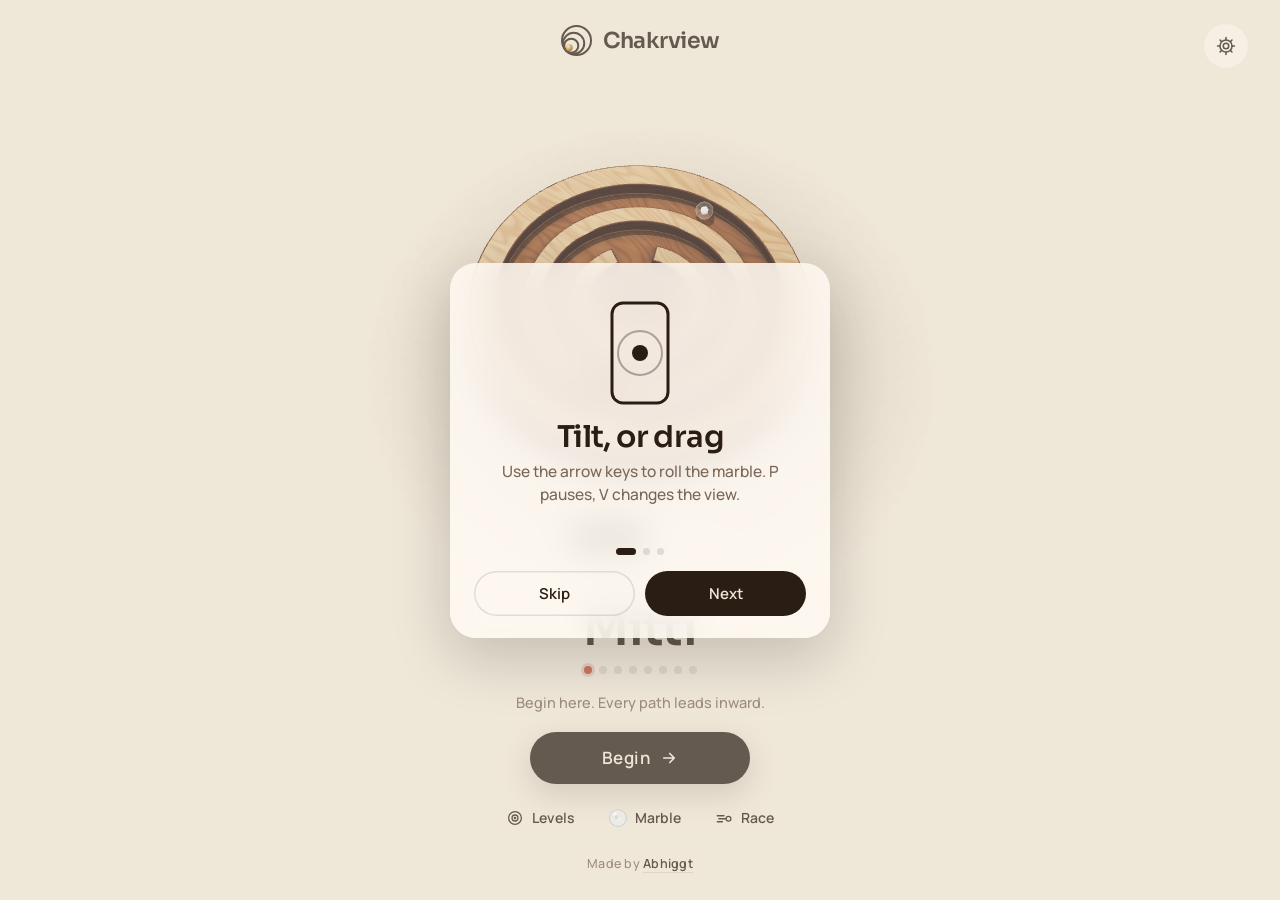
==== commit f44dceaf: "Chakrview 1.0.0, first release" ====
--- a/docs/index.html
+++ b/docs/index.html
@@ -3,389 +3,393 @@
 <head>
 <meta charset="utf-8">
 <meta name="viewport" content="width=device-width,initial-scale=1,maximum-scale=1,user-scalable=no,viewport-fit=cover">
+<title>Chakrview</title>
+<meta name="description" content="A calm tilt-maze. Roll a marble inward, ring by ring, to the centre.">
 <meta name="theme-color" content="#efe6d8">
-<meta name="description" content="Chakrview — Indian art meets tactile play. Tilt a carved board and roll a ball through mazes of Warli, Madhubani, Kolam, Gond and more.">
+<meta name="mobile-web-app-capable" content="yes">
 <meta name="apple-mobile-web-app-capable" content="yes">
-<meta name="mobile-web-app-capable" content="yes">
+<meta name="apple-mobile-web-app-status-bar-style" content="default">
 <meta name="apple-mobile-web-app-title" content="Chakrview">
-<meta name="apple-mobile-web-app-status-bar-style" content="black-translucent">
 <link rel="manifest" href="manifest.webmanifest">
 <link rel="apple-touch-icon" href="icons/apple-touch-icon.png">
-<link rel="icon" type="image/png" sizes="192x192" href="icons/icon-192.png">
-<link rel="icon" id="favicon" href="data:,">
-<title>Chakrview</title>
+<link rel="icon" id="favicon">
 <style>
+@font-face{font-family:'Sora';font-weight:600;font-display:swap;src:url([data-uri]) format('woff2')}
+@font-face{font-family:'Manrope';font-weight:500;font-display:swap;src:url([data-uri]) format('woff2')}
+@font-face{font-family:'Manrope';font-weight:600;font-display:swap;src:url([data-uri]) format('woff2')}
+@font-face{font-family:'Manrope';font-weight:700;font-display:swap;src:url([data-uri]) format('woff2')}
+
 :root{
-  --bg:#efe6d8;--ink:#2b1d14;--mut:rgba(43,29,20,.6);--line:rgba(43,29,20,.12);
-  --card:rgba(255,250,242,.86);--saffron:#d9822b;
-  --serif:"Iowan Old Style","Palatino Linotype",Palatino,"Book Antiqua",Georgia,"Noto Serif",serif;
-  --sans:ui-sans-serif,system-ui,-apple-system,"Segoe UI",Roboto,"Helvetica Neue",sans-serif;
+  --bg:#efe6d8; --ink:#2a1d14; --mut:#7a6656; --card:rgba(255,251,245,.84); --card2:rgba(255,251,245,.62); --line:rgba(42,29,20,.12);
+  --accent:#b8432f; --on:#fbf6ee; --serif:'Sora','Manrope',system-ui,sans-serif; --sans:'Manrope',system-ui,-apple-system,'Segoe UI',Roboto,sans-serif;
+  --safe-t:env(safe-area-inset-top,0px); --safe-b:env(safe-area-inset-bottom,0px); --safe-l:env(safe-area-inset-left,0px); --safe-r:env(safe-area-inset-right,0px);
 }
 *{box-sizing:border-box;-webkit-tap-highlight-color:transparent}
-html,body{margin:0;height:100%;background:var(--bg);overflow:hidden;touch-action:none;overscroll-behavior:none;-webkit-user-select:none;user-select:none;-webkit-touch-callout:none;font-family:var(--sans);color:var(--ink)}
-button{font-family:inherit;color:inherit;-webkit-appearance:none;appearance:none}
-canvas{position:fixed;inset:0;width:100%;height:100%;display:block;outline:none}
+html,body{margin:0;height:100%;overflow:hidden;background:var(--bg);color:var(--ink);font-family:var(--sans);transition:background-color .8s,color .6s}
+body{touch-action:none;-webkit-user-select:none;user-select:none;overscroll-behavior:none;-webkit-font-smoothing:antialiased}
+canvas#c{position:fixed;inset:0;width:100%;height:100%;display:block;outline:none}
+button{font:inherit;color:inherit;cursor:pointer}
+a{color:inherit}
 .hidden{display:none!important}
-.fade{transition:opacity .4s,visibility 0s}
-.fade.off{opacity:0;visibility:hidden;pointer-events:none;transition:opacity .4s,visibility 0s .4s}
-svg.i{width:20px;height:20px;stroke:currentColor;fill:none;stroke-width:1.8;stroke-linecap:round;stroke-linejoin:round;flex:none}
-.eyebrow{font-size:10.5px;letter-spacing:.14em;text-transform:uppercase;color:var(--mut);font-weight:700}
-
-/* ---------- Home ---------- */
-#home{position:fixed;inset:0;z-index:3;pointer-events:none}
-.htop{position:absolute;top:max(16px,env(safe-area-inset-top));left:18px;right:14px;display:flex;justify-content:space-between;align-items:center}
-.logo{display:flex;align-items:center;height:48px}
-.logo .word{font-family:var(--serif);font-size:32px;letter-spacing:.01em;line-height:1;font-weight:400}
-.logo .word em{font-style:italic;color:var(--saffron)}
-.logo .ii{position:relative;display:inline-block}
-.logo .ii b{position:absolute;left:50%;top:.02em;width:.25em;height:.25em;margin-left:-.125em;border-radius:50%;background:radial-gradient(circle at 34% 30%,#fff6d6 0 12%,#e8c477 32%,#9b6f28 78%,#5a3c14);box-shadow:0 .04em .06em rgba(60,35,10,.35)}
-.hicons{display:flex;gap:8px;pointer-events:auto}
-.ib{width:44px;height:44px;border-radius:14px;border:0;background:var(--card);-webkit-backdrop-filter:blur(10px);backdrop-filter:blur(10px);display:grid;place-items:center;cursor:pointer;box-shadow:0 1px 0 rgba(255,255,255,.7) inset,0 3px 12px rgba(60,35,15,.08);transition:transform .12s}
-.ib:active{transform:scale(.93)}
-.ib.duo{text-decoration:none;color:var(--ink);font:750 13px/1 var(--sans);letter-spacing:.02em}
-.hbot{position:absolute;left:0;right:0;bottom:max(14px,env(safe-area-inset-bottom));display:flex;flex-direction:column;align-items:center;gap:9px;padding:0 14px}
-.jcard{pointer-events:auto;width:min(460px,100%);border:0;border-radius:22px;background:var(--ink);color:#f8efe2;display:flex;align-items:stretch;gap:13px;padding:12px 12px 12px 12px;cursor:pointer;text-align:left;box-shadow:0 10px 28px rgba(43,29,20,.26);transition:transform .12s}
-.jcard:active{transform:scale(.98)}
-.jart{width:78px;border-radius:14px;flex:none;background-size:cover;background-position:center;box-shadow:inset 0 0 0 1px rgba(255,255,255,.15)}
-.jtx{flex:1;min-width:0;display:flex;flex-direction:column;gap:3px}
-.jcard .eyebrow{color:rgba(248,239,226,.6)}
-.jt{font-family:var(--serif);font-size:21px;line-height:1.15}
-.jt span{font-family:var(--sans);font-size:13px;opacity:.65}
-@media (max-width:430px){.jt span{display:none}}
-.jd{font-size:12.5px;opacity:.75;line-height:1.35;display:-webkit-box;-webkit-line-clamp:2;-webkit-box-orient:vertical;overflow:hidden}
-.prog{height:5px;border-radius:5px;background:rgba(255,255,255,.14);overflow:hidden;margin-top:5px}
-.prog b{display:block;height:100%;background:var(--saffron);border-radius:5px}
-.jm{font-size:11.5px;opacity:.7;margin-top:2px}
-.jgo{width:44px;border-radius:14px;background:var(--saffron);display:grid;place-items:center;color:#fff;flex:none}
-.tiles{display:grid;grid-template-columns:repeat(3,1fr);gap:9px;width:min(460px,100%)}
-.tile{pointer-events:auto;border:0;border-radius:18px;background:var(--card);-webkit-backdrop-filter:blur(10px);backdrop-filter:blur(10px);padding:10px 10px 9px;text-align:left;cursor:pointer;min-height:82px;display:flex;flex-direction:column;justify-content:space-between;gap:6px;box-shadow:0 1px 0 rgba(255,255,255,.7) inset,0 3px 12px rgba(60,35,15,.08);transition:transform .12s}
-.tile:active{transform:scale(.96)}
-.tile .th{display:flex;align-items:center;gap:7px}
-.tile .tart{width:26px;height:26px;border-radius:8px;background-size:cover;background-position:center;flex:none}
-.tile svg{color:var(--saffron)}
-.tile .t1{font-weight:650;font-size:14.5px}
-.tile .t2{font-size:11.5px;color:var(--mut);line-height:1.3}
-
-/* ---------- HUD ---------- */
-.hud{position:fixed;top:max(14px,env(safe-area-inset-top));left:16px;right:16px;display:flex;justify-content:space-between;align-items:flex-start;pointer-events:none;z-index:2}
-.stat{display:flex;flex-direction:column;gap:4px;padding-top:2px}
-.lvl{font-size:11.5px;letter-spacing:.14em;text-transform:uppercase;color:var(--mut);font-weight:650}
-.time{font-variant-numeric:tabular-nums;font-size:24px;font-weight:650}
-.mots{display:flex;gap:5px;margin-top:2px;color:var(--mut)}
-.mots svg{width:24px;height:24px;opacity:.45;transition:opacity .4s,color .4s}
-.mots svg.on{opacity:1;color:var(--saffron)}
-.tchip{pointer-events:auto;align-self:flex-start;margin-top:4px;border:0;border-radius:999px;background:var(--saffron);color:#fff;font:650 12.5px/1 var(--sans);padding:9px 13px;cursor:pointer;box-shadow:0 3px 12px rgba(120,60,20,.25)}
-.tchip.mute{background:var(--card);color:var(--ink);box-shadow:inset 0 0 0 1px var(--line)}
-.race{font-size:12.5px;font-weight:650;color:var(--saffron);font-variant-numeric:tabular-nums}
-.btns{display:flex;gap:8px;pointer-events:auto}
-.btn{height:44px;min-width:44px;border-radius:14px;border:0;background:var(--card);-webkit-backdrop-filter:blur(10px);backdrop-filter:blur(10px);display:flex;align-items:center;justify-content:center;gap:7px;cursor:pointer;padding:0 11px;font:600 13px/1 var(--sans);box-shadow:0 1px 0 rgba(255,255,255,.7) inset,0 2px 10px rgba(60,40,20,.08);transition:transform .12s}
-.btn:active{transform:scale(.94)}
-.hint{position:fixed;bottom:max(18px,env(safe-area-inset-bottom));left:16px;right:16px;text-align:center;font-size:12.5px;color:var(--mut);transition:opacity 1.2s;pointer-events:none;z-index:2}
-.hint.off{opacity:0}
-.toast{position:fixed;left:50%;top:24%;transform:translate(-50%,-50%);font-size:13px;letter-spacing:.14em;text-transform:uppercase;opacity:0;transition:opacity .35s;pointer-events:none;z-index:3;font-weight:650;background:var(--card);padding:10px 16px;border-radius:999px;white-space:nowrap}
-.toast.on{opacity:.94}
-.intro{position:fixed;left:50%;bottom:max(46px,calc(env(safe-area-inset-bottom) + 30px));transform:translate(-50%,0);width:min(420px,calc(100% - 28px));background:var(--card);-webkit-backdrop-filter:blur(12px);backdrop-filter:blur(12px);border-radius:20px;padding:14px 16px;z-index:3;box-shadow:0 8px 26px rgba(43,29,20,.14);display:flex;gap:13px;align-items:flex-start;pointer-events:none;transition:opacity .6s,transform .6s}
-.intro.off{opacity:0;transform:translate(-50%,16px)}
-.intro .iart{width:52px;height:52px;border-radius:12px;background-size:cover;flex:none}
-.intro .it{font-family:var(--serif);font-size:18px}
-.intro .id{font-size:12.5px;color:var(--mut);line-height:1.4;margin-top:2px}
-.intro .inew{font-size:12.5px;margin-top:7px;line-height:1.4}
-.intro .inew b{color:var(--saffron)}
-
-/* ---------- Sheets ---------- */
-.scrim{position:fixed;inset:0;z-index:5;background:rgba(43,29,20,.12)}
-.sheet{position:fixed;z-index:6;left:50%;bottom:0;width:min(560px,100%);transform:translate(-50%,0);max-height:66vh;max-height:66dvh;overflow-y:auto;-webkit-overflow-scrolling:touch;touch-action:pan-y;overscroll-behavior:contain;
-  background:rgba(250,245,237,.97);-webkit-backdrop-filter:blur(16px);backdrop-filter:blur(16px);border-radius:24px 24px 0 0;padding:10px 18px calc(20px + env(safe-area-inset-bottom));box-shadow:0 -12px 40px rgba(43,29,20,.16);transition:transform .45s cubic-bezier(.2,.8,.2,1)}
-.sheet.off{transform:translate(-50%,105%);pointer-events:none}
-.sheet::before{content:"";display:block;width:40px;height:4px;border-radius:4px;background:var(--line);margin:0 auto 12px}
-.sh{display:flex;align-items:center;justify-content:space-between;margin-bottom:12px}
-.sh h3{margin:0;font-family:var(--serif);font-weight:400;font-size:23px}
-.x{width:40px;height:40px;border-radius:12px;border:0;background:rgba(43,29,20,.06);display:grid;place-items:center;cursor:pointer}
-.world{margin:0 0 16px}
-.wh{display:flex;justify-content:space-between;align-items:center;font-size:13.5px;font-weight:650;margin-bottom:8px}
-.wh span{display:flex;align-items:center;gap:8px}
-.wh svg{width:17px;height:17px;stroke:currentColor;fill:none;stroke-width:1.8}
-.wh em{font-style:normal;color:var(--mut);font-weight:500;font-size:12px}
-.dots{display:grid;grid-template-columns:repeat(auto-fill,minmax(58px,1fr));gap:8px}
-.dot{height:70px;border-radius:14px;border:0;cursor:pointer;background-size:cover;background-position:center;position:relative;overflow:hidden;padding:0;box-shadow:inset 0 0 0 1px var(--line)}
-.dot::after{content:"";position:absolute;inset:0;background:linear-gradient(180deg,rgba(0,0,0,0) 30%,rgba(20,12,6,.72))}
-.dot .n{position:absolute;left:7px;bottom:20px;z-index:1;color:#fff;font:700 15px/1 var(--sans)}
-.dot .m{position:absolute;left:7px;bottom:6px;z-index:1;color:rgba(255,255,255,.85);font:600 10.5px/1 var(--sans);font-variant-numeric:tabular-nums}
-.dot .ok{position:absolute;right:6px;top:6px;z-index:1;width:16px;height:16px;border-radius:50%;background:var(--saffron);display:grid;place-items:center}
-.dot .ok svg{width:10px;height:10px;stroke:#fff;fill:none;stroke-width:3}
-.dot.lock{filter:grayscale(1);opacity:.35;cursor:default}
-.dot.next{box-shadow:0 0 0 2.5px var(--saffron)}
-.tabs{display:flex;background:rgba(43,29,20,.07);border-radius:12px;padding:3px;gap:2px;margin-bottom:14px}
-.tabs button,.seg button{flex:1;border:0;background:transparent;padding:10px 6px;border-radius:9px;font:600 13px/1 var(--sans);cursor:pointer;display:flex;gap:6px;align-items:center;justify-content:center}
-.tabs button.on,.seg button.on{background:#fff;box-shadow:0 1px 4px rgba(60,40,20,.12)}
-.seg{display:flex;background:rgba(43,29,20,.07);border-radius:12px;padding:3px;gap:2px}
-.grid{display:grid;grid-template-columns:repeat(3,1fr);gap:10px}
-@media (min-width:480px){.grid{grid-template-columns:repeat(4,1fr)}}
-.opt{border:0;background:rgba(255,255,255,.6);border-radius:16px;padding:12px 6px 10px;cursor:pointer;display:flex;flex-direction:column;align-items:center;gap:7px;box-shadow:0 0 0 1px var(--line) inset;transition:box-shadow .2s,background .2s;position:relative}
-.opt.on{background:#fff;box-shadow:0 0 0 2px var(--ink) inset}
-.opt.lock{cursor:default}
-.opt.lock .sw{filter:grayscale(.9) brightness(1.1);opacity:.4}
-.opt .lk{position:absolute;top:7px;right:7px;font-size:10px;font-weight:650;color:var(--mut);display:flex;align-items:center;gap:3px}
-.opt .lk svg{width:11px;height:11px}
-.sw{width:50px;height:50px;border-radius:50%;box-shadow:0 3px 8px rgba(40,25,10,.28);background-size:cover;background-position:center}
-.sw.sq{border-radius:13px}
-.on1{font-size:13px;font-weight:650}
-.on2{font-size:10.5px;color:var(--mut);text-align:center;line-height:1.25;min-height:2.5em}
-.detail{margin-top:14px;padding:12px 14px;border-radius:16px;background:rgba(43,29,20,.045)}
-.stats{display:grid;grid-template-columns:62px 1fr;gap:6px 12px;font-size:12px;color:var(--mut);align-items:center}
-.bar{height:6px;border-radius:6px;background:rgba(43,29,20,.09);overflow:hidden}
-.bar b{display:block;height:100%;background:var(--saffron);border-radius:6px;transition:width .3s}
-.desc{font-size:13px;color:var(--mut);margin-top:10px;line-height:1.5}
-.desc b{color:var(--ink);font-weight:650}
-.shapes{display:grid;grid-template-columns:repeat(3,1fr);gap:10px}
-.shape{border:0;border-radius:18px;background:rgba(255,255,255,.65);box-shadow:0 0 0 1px var(--line) inset;padding:18px 8px 14px;cursor:pointer;display:flex;flex-direction:column;align-items:center;gap:10px;font-weight:650;font-size:14px}
-.shape svg{width:46px;height:46px;stroke:var(--ink);fill:none;stroke-width:1.6}
-.shape:active{transform:scale(.96)}
-.setrow{display:flex;justify-content:space-between;align-items:center;padding:13px 0;border-bottom:1px solid var(--line);gap:14px;font-size:14.5px}
-.setrow:last-of-type{border-bottom:0}
-.setrow .seg{min-width:170px}
-.tog{width:50px;height:30px;border-radius:30px;border:0;background:rgba(43,29,20,.18);position:relative;cursor:pointer;flex:none;transition:background .2s}
-.tog::after{content:"";position:absolute;left:3px;top:3px;width:24px;height:24px;border-radius:50%;background:#fff;transition:transform .2s;box-shadow:0 1px 3px rgba(0,0,0,.2)}
-.tog.on{background:var(--ink)}.tog.on::after{transform:translateX(20px)}
-input[type=range]{width:150px;accent-color:var(--saffron)}
-.small{font-size:12px;color:var(--mut);margin-top:12px;line-height:1.5}
-/* bet */
-.kd{width:18px;height:18px;flex:none;vertical-align:-4px}
-.betl{font-size:12.5px;font-weight:650;color:var(--saffron);font-variant-numeric:tabular-nums}
-.time.over{color:#b8402b}
-.bm{display:flex;gap:12px;align-items:center;margin-bottom:12px}
-.bm .bart{width:54px;height:54px;border-radius:14px;background-size:cover;flex:none}
-.bm .bt{font-family:var(--serif);font-size:18px}
-.bm .bd{font-size:12.5px;color:var(--mut);line-height:1.4;margin-top:2px}
-.bm .btnrow{margin-left:auto;background:rgba(43,29,20,.07);color:var(--ink);flex:none}
-.bpick{display:flex;align-items:center;justify-content:center;gap:20px;margin:4px 0 2px}
-.pm{width:54px;height:54px;border-radius:17px;border:0;background:rgba(43,29,20,.07);font:500 28px/1 var(--sans);cursor:pointer}
-.pm:active{transform:scale(.94)}
-.bnum{font:650 50px/1 var(--sans);font-variant-numeric:tabular-nums;text-align:center;min-width:140px}
-.bodds{text-align:center;color:var(--saffron);font-weight:700;font-size:14px;margin-top:5px}
-#bRange{width:100%;margin:10px 0 2px}
-.bhint{font-size:12.5px;color:var(--mut);text-align:center;margin:4px 0 14px}
-.brow{display:flex;justify-content:space-between;align-items:center;gap:12px;margin-bottom:14px;font-size:14px}
-.brow .seg{min-width:190px}
-.purse{display:flex;align-items:center;gap:6px;font-size:13.5px;color:var(--mut)}
-.purse b{color:var(--ink)}
-#bGo{width:100%}
-/* gallery */
-.gsum{font-size:13px;color:var(--mut);margin:-4px 0 12px}
-.gal{display:grid;grid-template-columns:1fr 1fr;gap:10px}
-@media (min-width:480px){.gal{grid-template-columns:repeat(3,1fr)}}
-.gcard{border:0;background:rgba(255,255,255,.62);border-radius:16px;padding:9px;text-align:left;box-shadow:inset 0 0 0 1px var(--line);cursor:pointer;display:flex;flex-direction:column;gap:5px}
-.gcard .gimg{aspect-ratio:1/1;border-radius:11px;background-size:cover;background-position:center;position:relative;transition:filter .4s}
-.gcard .gb{position:absolute;top:6px;right:6px;background:var(--saffron);color:#fff;font:700 10px/1 var(--sans);padding:4px 7px;border-radius:999px;letter-spacing:.04em}
-.gcard .gn{font-family:var(--serif);font-size:16px;line-height:1.1;margin-top:2px}
-.gcard .go2{font-size:11px;color:var(--mut)}
-.gcard .gbar{height:4px;border-radius:4px;background:rgba(43,29,20,.09);overflow:hidden}
-.gcard .gbar b{display:block;height:100%;background:var(--saffron)}
-.gcard .gst{display:none;font-size:12.5px;color:var(--mut);line-height:1.5}
-.gcard.open{grid-column:1/-1;flex-direction:row;flex-wrap:wrap;gap:10px}
-.gcard.open .gimg{width:120px;flex:none}
-.gcard.open .gtx{flex:1;min-width:150px;display:flex;flex-direction:column;gap:5px}
-.gcard.open .gst{display:block}
-.gcard.lock{cursor:default}
-.gcard.lock .gimg{filter:grayscale(1) blur(2px)!important;opacity:.35}
-.buy{margin-top:10px;border:0;background:var(--ink);color:#f8efe2;font:650 13px/1 var(--sans);padding:11px 16px;border-radius:999px;cursor:pointer;display:inline-flex;gap:7px;align-items:center}
-.ib.inst{width:auto;padding:0 13px;gap:7px;display:flex;font:650 13px/1 var(--sans);background:var(--ink);color:#f8efe2}
-.ib.inst.hidden{display:none}
-@media (max-width:430px){.ib.inst{width:44px;padding:0;justify-content:center}.ib.inst span{display:none}.logo .word{font-size:27px}}
-.btnrow{border:0;background:var(--ink);color:#f8efe2;font:650 13px/1 var(--sans);padding:11px 16px;border-radius:999px;cursor:pointer}
-.steps{display:flex;flex-direction:column;gap:12px;margin-top:4px}
-.step{display:flex;gap:12px;align-items:center;font-size:14px;line-height:1.4}
-.step .n{width:30px;height:30px;border-radius:50%;background:rgba(217,130,43,.14);color:var(--saffron);display:grid;place-items:center;font-weight:700;flex:none}
-.step svg{width:18px;height:18px;vertical-align:-3px;stroke:var(--ink);fill:none;stroke-width:1.8;stroke-linecap:round;stroke-linejoin:round}
-.how{display:flex;flex-direction:column;gap:12px}
-.hrow{display:flex;gap:13px;align-items:flex-start}
-.hrow .hi{width:42px;height:42px;border-radius:13px;background:rgba(217,130,43,.12);color:var(--saffron);display:grid;place-items:center;flex:none}
-.hrow b{display:block;font-size:14.5px;margin-bottom:2px}
-.hrow span{font-size:13px;color:var(--mut);line-height:1.45}
-.legend{display:grid;grid-template-columns:1fr 1fr;gap:8px;margin-top:14px}
-.lg{display:flex;align-items:center;gap:9px;font-size:12.5px;color:var(--mut);background:rgba(43,29,20,.045);border-radius:12px;padding:8px 10px}
-.lg i{width:20px;height:20px;border-radius:50%;flex:none}
-
-/* ---------- Results ---------- */
-.overlay{position:fixed;inset:0;display:grid;place-items:center;background:rgba(239,230,216,.55);-webkit-backdrop-filter:blur(6px);backdrop-filter:blur(6px);z-index:7}
-.ocard{text-align:center;padding:26px 22px;width:min(380px,92vw)}
-.ocard .eyebrow{margin-bottom:6px}
-.ocard h2{font-family:var(--serif);font-weight:400;margin:0 0 12px;font-size:25px}
-.big{font-size:48px;font-weight:650;font-variant-numeric:tabular-nums;margin:0 0 8px;letter-spacing:-.01em}
-.wm{display:flex;justify-content:center;margin:0 0 10px}
-.wm:empty{display:none}
-.chal{margin-top:14px;border:0;background:transparent;color:var(--saffron);font:650 14px/1 var(--sans);cursor:pointer;display:inline-flex;align-items:center;gap:7px;padding:8px 10px}
-.chal svg{width:20px;height:20px;stroke:currentColor;fill:none;stroke-width:1.8}
-.chal.hidden{display:none}
-.sub{color:var(--mut);font-size:14.5px;margin:0 0 20px;line-height:1.5}
-.unl{display:inline-flex;align-items:center;gap:8px;background:#fff;border-radius:999px;padding:7px 14px 7px 8px;font-size:13px;font-weight:600;margin:0 0 16px;box-shadow:0 2px 10px rgba(60,40,20,.1)}
-.unl .sw{width:22px;height:22px;box-shadow:none}
-.row{display:flex;gap:10px;justify-content:center;flex-wrap:wrap}
-.play{border:0;background:var(--ink);color:#f8efe2;font:650 15px/1 var(--sans);padding:15px 26px;border-radius:999px;cursor:pointer;transition:transform .12s}
-.play.ghost{background:transparent;color:var(--ink);box-shadow:inset 0 0 0 1.5px rgba(43,29,20,.28)}
-.play:active{transform:scale(.96)}
-.err{position:fixed;inset:0;display:grid;place-items:center;text-align:center;padding:24px}
+.fade{transition:opacity .45s ease,transform .45s ease}
+.off,.off *{pointer-events:none!important}
+.off{opacity:0}
+.err{padding:40px;font:18px/1.5 var(--sans)}
+
+/* badge logo */
+.badge{display:block;color:var(--ink);line-height:0}
+.badge svg{display:block}
+
+/* icon buttons */
+.ib{width:44px;height:44px;border-radius:50%;border:0;background:var(--card2);display:grid;place-items:center;-webkit-backdrop-filter:blur(10px);backdrop-filter:blur(10px)}
+.ib svg,.i{width:22px;height:22px;stroke:currentColor;fill:none;stroke-width:1.7;stroke-linecap:round;stroke-linejoin:round}
+.ib:active,.btn:active,.go:active,.pill:active{transform:scale(.96)}
+
+/* home */
+#home{position:fixed;inset:0;pointer-events:none;display:flex;flex-direction:column;justify-content:space-between;padding:calc(14px + var(--safe-t)) calc(16px + var(--safe-r)) calc(10px + var(--safe-b)) calc(16px + var(--safe-l));z-index:2}
+#home>*{pointer-events:auto}
+.htop{display:flex;align-items:flex-start;justify-content:space-between}
+.hbot{display:flex;flex-direction:column;align-items:center;gap:14px;width:100%}
+.panel{width:min(420px,100%);display:flex;flex-direction:column;align-items:center;text-align:center;gap:6px}
+.eyebrow{display:inline-flex;align-items:center;gap:8px;font:600 12px/1 var(--sans);letter-spacing:.16em;text-transform:uppercase;color:var(--mut)}
+.eyebrow .gl{width:20px;height:20px;color:var(--accent)}
+.title{font:600 38px/1.08 var(--serif);letter-spacing:-.025em;margin:2px 0 0}
+.pips{display:flex;gap:7px;margin:6px 0 10px}
+.pips i{width:8px;height:8px;border-radius:50%;background:var(--line);transition:background .4s}
+.pips i.done{background:var(--ink)}
+.pips i.cur{background:var(--accent);box-shadow:0 0 0 3px color-mix(in srgb,var(--accent) 22%,transparent)}
+.go{border:0;border-radius:999px;background:var(--ink);color:var(--bg);font:600 17px/1 var(--sans);letter-spacing:.02em;padding:17px 34px;min-width:220px;display:inline-flex;align-items:center;justify-content:center;gap:10px;box-shadow:0 10px 30px rgba(20,10,4,.18)}
+.go svg{width:18px;height:18px;stroke:currentColor;fill:none;stroke-width:2.2;stroke-linecap:round;stroke-linejoin:round}
+.links{display:flex;gap:6px;margin-top:8px;flex-wrap:wrap;justify-content:center}
+.pill{border:0;background:transparent;font:600 14px/1 var(--sans);padding:11px 14px;border-radius:999px;display:inline-flex;align-items:center;gap:8px;text-decoration:none;color:var(--ink)}
+.pill:hover{background:var(--card2)}
+.pill svg{width:18px;height:18px;stroke:currentColor;fill:none;stroke-width:1.7;stroke-linecap:round;stroke-linejoin:round}
+.sw{width:18px;height:18px;border-radius:50%;display:inline-block;box-shadow:inset 0 0 0 1px rgba(0,0,0,.12)}
+.credit{font:500 12.5px/1 var(--sans);color:var(--mut);letter-spacing:.02em;padding:6px}
+.credit a{color:var(--ink);text-decoration:none;font-weight:600;border-bottom:1px solid var(--line)}
+
+/* hud: pause top-left, time and level top-centre, view top-right; music and tilt/drag at the bottom, under the thumbs */
+.hud{position:fixed;inset:0;pointer-events:none;z-index:3}
+.hud .hl,.hud .hc,.hud .hr,.hud .hb>*{pointer-events:auto}
+.hud .hl{position:absolute;left:calc(12px + var(--safe-l));top:calc(12px + var(--safe-t))}
+.hud .hr{position:absolute;right:calc(12px + var(--safe-r));top:calc(12px + var(--safe-t))}
+.hud .hc{position:absolute;left:50%;top:calc(10px + var(--safe-t));transform:translateX(-50%);display:flex;flex-direction:column;align-items:center;gap:4px;max-width:calc(100vw - 200px);pointer-events:none}
+.hud .hc .tchip{pointer-events:auto;margin-top:6px;white-space:nowrap}
+.hud .hb{position:absolute;left:calc(14px + var(--safe-l));right:calc(14px + var(--safe-r));bottom:calc(16px + var(--safe-b));display:flex;justify-content:space-between;pointer-events:none}
+.stat{display:flex;flex-direction:column;gap:6px;align-items:flex-start}
+.lvl{display:inline-flex;align-items:center;gap:7px;font:600 11.5px/1 var(--sans);letter-spacing:.14em;text-transform:uppercase;color:var(--mut);white-space:nowrap;overflow:hidden;text-overflow:ellipsis;max-width:100%}
+.lvl .gl{width:16px;height:16px;color:var(--accent);flex:none}
+.time{font:600 26px/1 var(--sans);font-variant-numeric:tabular-nums;letter-spacing:.01em}
+.time.low{color:var(--accent)}
+.btns{display:flex;gap:8px}
+.btn{height:44px;min-width:44px;border:0;border-radius:999px;background:var(--card);-webkit-backdrop-filter:blur(10px);backdrop-filter:blur(10px);display:inline-flex;align-items:center;justify-content:center;gap:7px;padding:0 12px;font:600 13.5px/1 var(--sans)}
+.btn.sq{padding:0;width:44px}
+.tchip{border:0;border-radius:999px;background:var(--accent);color:#fff;font:600 13px/1 var(--sans);padding:10px 14px;box-shadow:0 4px 14px rgba(0,0,0,.18)}
+.limitbar{position:fixed;left:0;right:0;top:0;height:3px;z-index:4;pointer-events:none}
+.limitbar i{display:block;height:100%;background:var(--accent);transform-origin:left;transition:transform .25s linear}
+
+/* thumb pad */
+#thumb{position:fixed;left:0;top:0;width:0;height:0;pointer-events:none;z-index:2;opacity:0;transition:opacity .2s}
+#thumb.on{opacity:1}
+#thumb::before{content:'';position:absolute;left:-46px;top:-46px;width:92px;height:92px;border-radius:50%;border:1.5px solid var(--ink);opacity:.18}
+#thumb i{position:absolute;left:-17px;top:-17px;width:34px;height:34px;border-radius:50%;background:var(--ink);opacity:.22}
+
+/* hint & toast */
+.hint{position:fixed;left:50%;bottom:calc(76px + var(--safe-b));transform:translateX(-50%);max-width:min(92vw,440px);text-align:center;background:var(--card);-webkit-backdrop-filter:blur(12px);backdrop-filter:blur(12px);padding:12px 18px;border-radius:16px;font:500 15px/1.35 var(--sans);z-index:5;transition:opacity .4s,transform .4s}
+.hint.off{transform:translate(-50%,8px)}
+.toast{position:fixed;left:50%;top:calc(92px + var(--safe-t));transform:translate(-50%,-6px);font:600 12px/1 var(--sans);letter-spacing:.16em;text-transform:uppercase;background:var(--ink);color:var(--bg);padding:10px 14px;border-radius:999px;opacity:0;transition:opacity .3s,transform .3s;pointer-events:none;z-index:6;white-space:nowrap}
+.toast.on{opacity:1;transform:translate(-50%,0)}
+
+/* sheets */
+.scrim{position:fixed;inset:0;background:rgba(15,10,6,.28);z-index:7}
+.sheet{position:fixed;left:50%;bottom:0;transform:translate(-50%,0);width:min(560px,100%);max-height:86vh;overflow:auto;background:var(--bg);border-radius:24px 24px 0 0;padding:18px 20px calc(22px + var(--safe-b));z-index:8;box-shadow:0 -10px 40px rgba(0,0,0,.18);transition:transform .38s cubic-bezier(.2,.8,.2,1),opacity .3s;touch-action:pan-y;-webkit-user-select:none}
+.sheet.off{transform:translate(-50%,104%);opacity:1;box-shadow:none;visibility:hidden;transition:transform .3s,visibility 0s .3s}
+.sh{display:flex;align-items:center;justify-content:space-between;margin-bottom:10px}
+.sh h3{margin:0;font:600 26px/1.1 var(--serif);letter-spacing:-.02em}
+.x{width:40px;height:40px;border-radius:50%;border:0;background:var(--card2);display:grid;place-items:center}
+.row{display:flex;align-items:center;justify-content:space-between;gap:12px;padding:13px 0;border-top:1px solid var(--line);font:500 15.5px/1.3 var(--sans)}
+.row small{display:block;color:var(--mut);font-size:12.5px;margin-top:3px;max-width:290px}
+.seg{display:inline-flex;background:var(--card2);border-radius:999px;padding:3px;gap:2px;flex:none}
+.seg button{border:0;background:transparent;border-radius:999px;padding:9px 13px;font:600 13px/1 var(--sans);color:var(--mut)}
+.seg button.on{background:var(--ink);color:var(--bg)}
+.tog{width:50px;height:30px;border-radius:999px;border:0;background:var(--line);position:relative;flex:none;transition:background .2s}
+.tog::after{content:'';position:absolute;left:3px;top:3px;width:24px;height:24px;border-radius:50%;background:#fff;box-shadow:0 1px 3px rgba(0,0,0,.25);transition:transform .2s}
+.tog.on{background:var(--ink)}
+.tog.on::after{transform:translateX(20px)}
+input[type=range]{width:150px;accent-color:var(--ink)}
+.small{color:var(--mut);font-size:13px;line-height:1.45}
+.btnrow{border:0;border-radius:999px;background:var(--ink);color:var(--bg);font:600 13px/1 var(--sans);padding:10px 14px;flex:none}
+
+/* overlay card */
+.overlay{position:fixed;inset:0;display:grid;place-items:center;z-index:6;padding:20px;background:color-mix(in srgb,var(--bg) 30%,transparent)}
+.ocard{width:min(380px,100%);background:var(--card);-webkit-backdrop-filter:blur(16px);backdrop-filter:blur(16px);border-radius:26px;padding:28px 24px 22px;text-align:center;box-shadow:0 20px 60px rgba(0,0,0,.18)}
+.ocard h2{font:600 34px/1.1 var(--serif);letter-spacing:-.02em;margin:8px 0 4px}
+.ocard .sub{color:var(--mut);font-size:15px;margin:6px 0 18px;line-height:1.45}
+.ocard .glyph{width:84px;height:84px;margin:4px auto 0;color:var(--accent)}
+.orow{display:flex;gap:10px;justify-content:center}
+.orow button{flex:1;border:0;border-radius:999px;padding:15px 14px;font:600 15px/1 var(--sans);background:var(--ink);color:var(--bg)}
+.orow button.ghost{background:transparent;box-shadow:inset 0 0 0 1.5px var(--line);color:var(--ink)}
+@media (min-width:900px) and (min-height:560px){
+  .title{font-size:48px}
+  #home{padding:24px 32px}
+}
+@media (max-width:370px){ .vseg button{width:34px;height:34px} .btn.sq{width:40px;height:40px;min-width:40px} .vseg{height:40px} .lvl{letter-spacing:.08em} .hud .hc{max-width:calc(100vw - 170px)} }
+@media (max-height:640px){ .title{font-size:32px} .go{padding:14px 28px} .pips{margin:4px 0 6px} }
+/* view switch: two quiet icons, the active one softly lit */
+.vseg{display:inline-flex;background:var(--card);-webkit-backdrop-filter:blur(10px);backdrop-filter:blur(10px);border-radius:999px;padding:3px;gap:1px;height:44px;align-items:center}
+.vseg button{width:38px;height:38px;border:0;border-radius:50%;background:transparent;display:grid;place-items:center;padding:0;color:var(--mut);opacity:.75;transition:background .25s,color .25s,opacity .25s}
+.vseg button .i{width:19px;height:19px;stroke-width:1.5}
+.vseg button.on{background:color-mix(in srgb,var(--ink) 11%,transparent);color:var(--ink);opacity:1}
+#bMus .slash{opacity:0;transition:opacity .2s}
+#bMus.mute .slash{opacity:1}
+#bMus.mute{color:var(--mut)}
+#bCtl .ico-drag{display:none}
+#bCtl.drag .ico-drag{display:block}
+#bCtl.drag .ico-tilt{display:none}
+.btns{gap:6px}
+.notes h4{margin:14px 0 6px;font:600 15px/1.2 var(--sans)}
+.notes h4 small{font-weight:500;color:var(--mut);margin-left:6px}
+.notes ul{margin:0;padding-left:18px;color:var(--ink);font:500 14.5px/1.5 var(--sans)}
+.notes li{margin:3px 0}
+/* timer with the flow petal */
+.trow{display:inline-flex;align-items:center;gap:8px}
+.petal{width:18px;height:18px;color:var(--accent);transition:opacity .5s,transform .5s}
+.petal.gone{opacity:.28;transform:scale(.8)}
+.petal svg{width:100%;height:100%;display:block}
+/* pause */
+.qrow{display:flex;justify-content:center;gap:12px;margin:4px 0 18px}
+.qt{width:58px;border:0;background:transparent;display:flex;flex-direction:column;align-items:center;gap:6px;font:600 11px/1 var(--sans);letter-spacing:.06em;color:var(--mut);padding:0}
+.qt span{width:50px;height:50px;border-radius:50%;display:grid;place-items:center;background:var(--card2);box-shadow:inset 0 0 0 1.5px var(--line);color:var(--ink);transition:background .2s}
+.qt.on span{background:var(--ink);color:var(--bg);box-shadow:none}
+.qt svg{width:22px;height:22px;stroke:currentColor;fill:none;stroke-width:1.7;stroke-linecap:round;stroke-linejoin:round}
+.ocol{display:flex;flex-direction:column;gap:10px}
+.ocol .orow button{padding:14px 10px;font-size:14.5px}
+.go.wide{width:100%;min-width:0}
+/* tutorial */
+.tut .art{width:150px;height:120px;margin:2px auto 4px;color:var(--ink)}
+.tut .art svg{width:100%;height:100%;display:block;overflow:visible}
+.tut h2{font-size:30px}
+.tut p{color:var(--mut);font-size:15.5px;line-height:1.5;margin:6px 4px 18px;min-height:70px}
+.dots{display:flex;justify-content:center;gap:7px;margin:0 0 16px}
+.dots i{width:7px;height:7px;border-radius:50%;background:var(--line);transition:background .3s,width .3s}
+.dots i.on{background:var(--ink);width:20px;border-radius:4px}
+@keyframes tiltA{0%,100%{transform:rotate(-12deg)}50%{transform:rotate(12deg)}}
+@keyframes rollA{0%,100%{transform:translateX(-18px)}50%{transform:translateX(18px)}}
+@keyframes glowA{0%,100%{opacity:.25}50%{opacity:.7}}
+.tut .tilt{transform-origin:75px 70px;animation:tiltA 3s ease-in-out infinite}
+.tut .roll{animation:rollA 3s ease-in-out infinite}
+.tut .glow{animation:glowA 2.4s ease-in-out infinite}
+/* chapter title when a chakra begins */
+.chapter{position:fixed;inset:0;display:grid;place-items:center;z-index:5;pointer-events:none;text-align:center;padding:24px}
+.chapter div{transition:opacity .9s ease,transform .9s ease;background:var(--card);-webkit-backdrop-filter:blur(14px);backdrop-filter:blur(14px);padding:22px 28px 24px;border-radius:26px;box-shadow:0 16px 50px rgba(0,0,0,.14)}
+.chapter.off div{transform:translateY(10px)}
+.chapter b{display:block;font:600 52px/1 var(--serif);letter-spacing:-.03em;color:var(--ink)}
+.chapter .cg{display:block;width:84px;height:84px;margin:0 auto}
+.chapter .cg svg{width:100%;height:100%}
+.chapter span{display:block;margin-top:12px;font:500 16px/1.45 var(--sans);color:var(--ink);opacity:.75;max-width:320px}
+.chapter small{display:block;margin-bottom:12px;font:600 12px/1 var(--sans);letter-spacing:.16em;text-transform:uppercase;color:var(--mut)}
+/* settings groups */
+.grp{font:600 11px/1 var(--sans);letter-spacing:.16em;text-transform:uppercase;color:var(--mut);padding:18px 0 8px}
+.btnrow.ghost{background:transparent;color:var(--ink);box-shadow:inset 0 0 0 1.5px var(--line)}
+.btnrow.warn{background:var(--accent);color:#fff}
+.stats{display:flex;justify-content:center;gap:18px;margin:-6px 0 18px;font:600 13px/1 var(--sans);color:var(--mut);font-variant-numeric:tabular-nums}
+.stats b{display:block;font:600 22px/1 var(--sans);color:var(--ink);margin-top:6px;letter-spacing:.01em}
+.stats .pt{color:var(--accent)}
+.gem{display:inline-block;line-height:0}
+.gem svg{display:block}
+.logo{display:inline-flex;align-items:center;gap:.42em;color:var(--ink);font:600 1em/1 var(--serif);letter-spacing:-.025em;text-decoration:none;white-space:nowrap}
+.logo svg{width:1.5em;height:1.5em;flex:none}
+.mark{display:block;color:var(--ink)}
+.mark svg{display:block;width:100%;height:100%}
+
+/* ---------- Chakrview ---------- */
+.chak{padding:12px 0;border-top:1px solid var(--line)}
+.chak .ch{display:flex;align-items:center;gap:10px;margin-bottom:10px}
+.chak .ch .gl{width:30px;height:30px;flex:none}
+.chak .ch b{font:600 20px/1 var(--serif);letter-spacing:-.02em}
+.chak .ch span{font:600 11px/1 var(--sans);letter-spacing:.14em;text-transform:uppercase;color:var(--mut);margin-left:auto}
+.chak .ch em{font:600 13px/1 var(--sans);font-style:normal;color:var(--accent)}
+.chak.lock{opacity:.42}
+.lvls{display:grid;grid-template-columns:repeat(8,1fr);gap:6px}
+.lv{aspect-ratio:1;border-radius:50%;border:0;background:var(--card2);font:600 13px/1 var(--sans);font-variant-numeric:tabular-nums;color:var(--ink);display:grid;place-items:center;padding:0}
+.lv.done{background:var(--ink);color:var(--bg)}
+.lv.cur{box-shadow:inset 0 0 0 2px var(--accent);background:var(--card)}
+.lv:disabled{opacity:.45;cursor:default}
+.marbles{display:grid;grid-template-columns:repeat(3,1fr);gap:10px;margin:6px 0 4px}
+.mcard{border:0;border-radius:20px;background:var(--card2);padding:16px 10px 14px;display:flex;flex-direction:column;align-items:center;gap:6px;text-align:center;color:var(--ink)}
+.mcard.on{background:var(--card);box-shadow:inset 0 0 0 2px var(--ink)}
+.mcard .orb{width:60px;height:60px;border-radius:50%;box-shadow:inset -6px -8px 14px rgba(0,0,0,.25),0 6px 14px rgba(0,0,0,.15);margin-bottom:4px;position:relative}
+.mcard .orb::after{content:'';position:absolute;inset:-6px;border-radius:50%;border:3px solid var(--tyre);opacity:.9}
+.mcard b{font:600 19px/1 var(--serif);letter-spacing:-.02em}
+.mcard .tag{font:600 10.5px/1 var(--sans);letter-spacing:.14em;text-transform:uppercase;color:var(--mut)}
+.bars{width:100%;display:flex;flex-direction:column;gap:5px;margin-top:6px}
+.bars div{display:flex;align-items:center;gap:6px;font:500 11px/1 var(--sans);color:var(--mut)}
+.bars div span{width:44px;text-align:left}
+.bars div i{flex:1;height:4px;border-radius:2px;background:var(--line);position:relative;overflow:hidden}
+.bars div i::after{content:'';position:absolute;inset:0;width:var(--v);background:var(--ink);border-radius:2px}
+.season{width:100%;margin-top:8px;font:500 11px/1.3 var(--sans);color:var(--mut)}
+.season i{display:block;height:4px;border-radius:2px;background:var(--line);margin-top:5px;position:relative;overflow:hidden}
+.season i::after{content:'';position:absolute;inset:0;width:var(--v);background:var(--accent)}
+.sfoot{display:flex;flex-direction:column;align-items:center;gap:8px;padding:18px 0 4px;border-top:1px solid var(--line);margin-top:6px}
+.egg{display:flex;flex-direction:column;align-items:center;text-align:center;gap:10px;padding:8px 6px 4px}
+.egg .orb{width:92px;height:92px;border-radius:50%;background:radial-gradient(circle at 34% 30%,#fff7d8 0 8%,#f0cf78 26%,#b98a2c 66%,#5c3d10);box-shadow:0 10px 30px rgba(120,80,20,.35)}
+.egg h3{font:600 28px/1.1 var(--serif);letter-spacing:-.02em;margin:6px 0 0}
+.egg p{margin:0;color:var(--mut);font-size:15px;line-height:1.5;max-width:340px}
+.modes{margin:0 0 12px}
+.modes button{padding:8px 14px}
+.jsub{margin:2px 0 12px;color:var(--mut);font:500 14.5px/1.45 var(--sans);max-width:300px}
+.mani{display:flex;align-items:center;gap:14px;padding:4px 0 14px}
+.mani .gem svg{width:46px;height:46px}
+.mani b{display:block;font:600 18px/1.1 var(--serif);letter-spacing:-.01em}
+.mani small{display:block;color:var(--mut);font:500 12.5px/1.4 var(--sans);margin-top:3px}
+.lv{position:relative}
+.lv i{position:absolute;right:1px;top:1px;width:9px;height:9px;color:var(--accent)}
+.lv i svg{width:100%;height:100%;display:block}
+.lv.done i{color:var(--accent)}
+.ocard .glyph.gemw{width:96px;height:96px}
+.aham{position:fixed;left:50%;transform:translateX(-50%);bottom:calc(20px + var(--safe-b));z-index:9;border:0;border-radius:999px;background:var(--ink);color:var(--bg);display:inline-flex;align-items:center;gap:8px;padding:9px 12px 9px 14px;font:600 12px/1 var(--sans);letter-spacing:.06em;box-shadow:0 6px 20px rgba(0,0,0,.2)}
+.aham b{letter-spacing:.16em;text-transform:uppercase;font-weight:700}
+.aham span{font-variant-numeric:tabular-nums;opacity:.8}
+.aham i{font-style:normal;opacity:.6;border-left:1px solid currentColor;padding-left:8px;margin-left:2px}
+body:not(.playing) .aham{bottom:auto;top:calc(66px + var(--safe-t))}
 </style>
 </head>
 <body>
 <canvas id="c" tabindex="0"></canvas>
 
-<!-- ============ HOME ============ -->
+
 <div id="home" class="fade">
   <div class="htop">
-    <div class="logo" id="logo" aria-label="Chakrview"></div>
-    <div class="hicons">
-      <button class="ib inst hidden" id="bInstall" aria-label="Install the app" title="Install"><svg class="i" viewBox="0 0 24 24"><path d="M12 4v11M7.5 10.5L12 15l4.5-4.5"/><path d="M5 19h14"/></svg><span>Install</span></button>
-      <a class="ib duo" href="duel.html" aria-label="1v1 duel" title="1v1 duel"><span>1v1</span></a>
-      <button class="ib" id="bHelp" aria-label="How to play" title="How to play"><svg class="i" viewBox="0 0 24 24"><circle cx="12" cy="12" r="9"/><path d="M9.5 9.5a2.5 2.5 0 1 1 3.4 2.3c-.6.3-.9.8-.9 1.4v.8"/><circle cx="12" cy="17" r=".6" fill="currentColor"/></svg></button>
-      <button class="ib" id="bSettings" aria-label="Settings" title="Settings"><svg class="i" viewBox="0 0 24 24"><path d="M4 7h10M18 7h2M4 17h4M12 17h8"/><circle cx="16" cy="7" r="2"/><circle cx="10" cy="17" r="2"/></svg></button>
-    </div>
+    <span style="width:44px"></span>
+    <div class="badge" id="logo" aria-label="Chakrview"></div>
+    <button class="ib" id="bSettings" aria-label="Settings"><svg viewBox="0 0 24 24"><circle cx="12" cy="12" r="3"/><path d="M12 2.8v2.4M12 18.8v2.4M2.8 12h2.4M18.8 12h2.4M5.5 5.5l1.7 1.7M16.8 16.8l1.7 1.7M5.5 18.5l1.7-1.7M16.8 7.2l1.7-1.7"/><circle cx="12" cy="12" r="6.6"/></svg></button>
   </div>
   <div class="hbot">
-    <button class="jcard" id="bPlay">
-      <div class="jart" id="jArt"></div>
-      <div class="jtx">
-        <div class="eyebrow" id="jEye">Journey · Level 1 of 20</div>
-        <div class="jt" id="jTitle">Sheesham</div>
-
-        <div class="prog"><b id="jProg" style="width:0"></b></div>
-        <div class="jm" id="jMeta"></div>
-      </div>
-      <div class="jgo"><svg class="i" viewBox="0 0 24 24"><path d="M9 6l6 6-6 6"/></svg></div>
-    </button>
-    <div class="tiles">
-      <button class="tile" id="tDaily">
-        <div class="th"><div class="tart" id="dArt"></div><span class="eyebrow">Daily</span></div>
-        <div><div class="t1" id="dTitle">Today</div><div class="t2" id="dailySub">Same maze for everyone</div></div>
-      </button>
-      <button class="tile" id="tBet">
-        <div class="th"><svg class="kd" viewBox="0 0 24 24"><ellipse cx="12" cy="12" rx="7.2" ry="9.6" fill="#f6ead2" stroke="#9a7444" stroke-width="1.4"/><path d="M12 4.6v14.8" stroke="#9a7444" stroke-width="1.6" stroke-linecap="round"/><path d="M10.4 7.5h1.6M10.4 10.5h1.6M10.4 13.5h1.6M10.4 16.5h1.6M12 9h1.6M12 12h1.6M12 15h1.6" stroke="#9a7444" stroke-width="1.1" stroke-linecap="round"/></svg><span class="eyebrow">Bet</span></div>
-        <div><div class="t1">Bet your time</div><div class="t2" id="betSub">Purse 20 kaudi</div></div>
-      </button>
-      <button class="tile" id="tRelax">
-        <div class="th"><svg class="i" viewBox="0 0 24 24"><path d="M12 20c-4-2.5-7-5.5-7-9a7 7 0 0 1 14 0c0 3.5-3 6.5-7 9z"/><path d="M12 20V10"/></svg><span class="eyebrow">Relax</span></div>
-        <div><div class="t1">Endless</div><div class="t2">No clock, no holes</div></div>
-      </button>
-      <button class="tile" id="tLevels">
-        <div class="th"><svg class="i" viewBox="0 0 24 24"><rect x="4" y="4" width="7" height="7" rx="2"/><rect x="13" y="4" width="7" height="7" rx="2"/><rect x="4" y="13" width="7" height="7" rx="2"/><rect x="13" y="13" width="7" height="7" rx="2"/></svg><span class="eyebrow">Levels</span></div>
-        <div><div class="t1" id="levelsTitle">All mazes</div><div class="t2" id="levelsSub">Replay any maze</div></div>
-      </button>
-      <button class="tile" id="tGallery">
-        <div class="th"><svg class="i" viewBox="0 0 24 24"><rect x="3.5" y="5" width="17" height="14" rx="2"/><path d="M3.5 15l5-4.5 4 3.5 3-2.5 5 4"/><circle cx="15.5" cy="9" r="1.6"/></svg><span class="eyebrow">Gallery</span></div>
-        <div><div class="t1">Art gallery</div><div class="t2" id="gallerySub">15 art forms</div></div>
-      </button>
-      <button class="tile" id="bStyle">
-        <div class="th"><svg class="i" viewBox="0 0 24 24"><circle cx="12" cy="12" r="8.5"/><path d="M12 3.5a8.5 8.5 0 0 0 0 17c1.4 0 2-1 1.6-2.1-.5-1.3.3-2.4 1.7-2.4h2.2a3 3 0 0 0 3-3"/><circle cx="8" cy="10" r="1.1" fill="currentColor"/><circle cx="12" cy="7.5" r="1.1" fill="currentColor"/><circle cx="16" cy="10" r="1.1" fill="currentColor"/></svg><span class="eyebrow">Collection</span></div>
-        <div><div class="t1">Balls &amp; boards</div><div class="t2" id="collSub">Choose your ball</div></div>
-      </button>
+    <div class="panel">
+      <div class="seg modes" id="mSeg"><button data-m="journey">Journey</button><button data-m="relax">Relax</button></div>
+      <div class="eyebrow"><span id="jGlyph"></span><span id="jChakra"></span></div>
+      <h1 class="title" id="jTitle">Mitti</h1>
+      <div class="pips" id="jPips"></div>
+      <p class="jsub hidden" id="jSub"></p>
+      <button class="go" id="bPlay"><span id="bPlayTxt">Begin</span><svg viewBox="0 0 24 24"><path d="M5 12h13M13 6l6 6-6 6"/></svg></button>
+      <nav class="links">
+        <button class="pill" id="bLevels"><svg viewBox="0 0 24 24"><circle cx="12" cy="12" r="8.5"/><circle cx="12" cy="12" r="4"/><circle cx="12" cy="12" r=".8" fill="currentColor"/></svg>Levels</button>
+        <button class="pill" id="bMarble"><i class="sw" id="mSw"></i>Marble</button>
+        <a class="pill" id="bRace" href="duel.html"><svg viewBox="0 0 24 24"><path d="M3 9h9M5 13h9M3 17h7"/><circle cx="18" cy="13" r="3.2"/></svg>Race</a>
+      </nav>
+    </div>
+    <div class="credit">Made by <a href="https://github.com/abhiggt" target="_blank" rel="noopener">Abhiggt</a></div>
+  </div>
+</div>
+
+<div class="hud fade off" id="hud">
+  <div class="hl"><button class="btn sq" id="bPause" aria-label="Pause"><svg class="i" viewBox="0 0 24 24"><path d="M9 6v12M15 6v12"/></svg></button></div>
+  <div class="hc"><span class="trow" id="hTimeRow"><span class="time" id="hTime"></span><span class="petal" id="hPetal" title="Flow petal"><svg viewBox="0 0 24 24"><path d="M12 2.5c4.2 4.2 5.6 9 0 19-5.6-10-4.2-14.8 0-19z" fill="currentColor"/></svg></span></span><span class="lvl" id="hLbl"></span><button class="tchip hidden" id="tiltChip"></button></div>
+  <div class="hr"><div class="vseg" id="vSeg" role="group" aria-label="View">
+      <button data-v="top" aria-label="Sky view: the whole maze from above" title="Sky"><svg class="i" viewBox="0 0 24 24"><circle cx="12" cy="12" r="8"/><circle cx="12" cy="12" r="4.2"/><circle cx="12" cy="12" r="1.2" fill="currentColor" stroke="none"/></svg></button>
+      <button data-v="eye" aria-label="Path view: behind the marble" title="Path"><svg class="i" viewBox="0 0 24 24"><path d="M4.5 19.5L9.5 7h5l5 12.5"/><path d="M8 12.5h8"/><circle cx="12" cy="16.3" r="1.7" fill="currentColor" stroke="none"/></svg></button>
+    </div></div>
+  <div class="hb"><button class="btn sq" id="bMus" aria-label="Music on or off" title="Music"><svg class="i" viewBox="0 0 24 24"><path d="M9 17.5V6l9-2v11.5"/><circle cx="6.8" cy="17.5" r="2.4"/><circle cx="15.8" cy="15.5" r="2.4"/><path class="slash" d="M4 4l16 16"/></svg></button><button class="btn sq hidden" id="bCtl" aria-label="Switch between tilt and drag" title="Tilt or drag"><svg class="i ico-tilt" viewBox="0 0 24 24"><rect x="8.2" y="3.8" width="7.6" height="16.4" rx="2" transform="rotate(-16 12 12)"/><path d="M3.5 9.5a9 9 0 0 1 2.5-4M20.5 14.5a9 9 0 0 1-2.5 4"/></svg><svg class="i ico-drag" viewBox="0 0 24 24"><circle cx="12" cy="12" r="2" fill="currentColor" stroke="none"/><path d="M12 4v4.5M12 15.5V20M4 12h4.5M15.5 12H20"/><path d="M10.2 5.8L12 4l1.8 1.8M10.2 18.2L12 20l1.8-1.8M5.8 10.2L4 12l1.8 1.8M18.2 10.2L20 12l-1.8 1.8"/></svg></button></div>
+</div>
+<div class="limitbar hidden" id="hLimit"><i></i></div>
+<div id="thumb"><i></i></div>
+<div class="hint off" id="hint"></div>
+<div class="toast" id="toast"></div>
+<button class="aham hidden" id="aham" aria-label="Aham playtest mode. Tap to end."><b>Aham</b><span id="ahamT">30:00</span><i>End</i></button>
+<div class="chapter fade off" id="chap"><div><small id="cEye"></small><b id="cTitle"></b><span id="cLine"></span></div></div>
+
+<div class="overlay fade off" id="ovPause">
+  <div class="ocard">
+    <div class="eyebrow" id="pEye"></div>
+    <h2>Paused</h2>
+    <div class="qrow">
+      <button class="qt" id="qMusic"><span><svg viewBox="0 0 24 24"><path d="M9 18V5l11-2v13"/><circle cx="6" cy="18" r="3"/><circle cx="17" cy="16" r="3"/></svg></span>Music</button>
+      <button class="qt" id="qSound"><span><svg viewBox="0 0 24 24"><path d="M4 9.5h4l5-4v13l-5-4H4z"/><path d="M16.5 9a4.5 4.5 0 0 1 0 6M19 6.5a8 8 0 0 1 0 11"/></svg></span>Sound</button>
+      <button class="qt" id="qHap"><span><svg viewBox="0 0 24 24"><rect x="8" y="3.5" width="8" height="17" rx="2"/><path d="M4 9v6M20 9v6"/></svg></span>Vibrate</button>
+      <button class="qt hidden" id="qCal"><span><svg viewBox="0 0 24 24"><path d="M3 12h4M17 12h4"/><circle cx="12" cy="12" r="5"/><circle cx="12" cy="12" r="1.2" fill="currentColor"/></svg></span>Re-level</button>
+    </div>
+    <div class="ocol">
+      <div class="orow"><button id="pResume">Resume</button></div>
+      <div class="orow"><button class="ghost" id="pRestart">Restart</button><button class="ghost" id="pSet">Settings</button><button class="ghost" id="pHome">Home</button></div>
     </div>
   </div>
 </div>
 
-<!-- ============ HUD ============ -->
-<div class="hud fade off" id="hud">
-  <div class="stat"><span class="lvl" id="hLbl">Level</span><span class="time" id="hTime">0:00.0</span><span class="betl hidden" id="hBet"></span><span class="race hidden" id="hRace"></span><span class="mots" id="hMots"></span><button class="tchip hidden" id="tiltChip"></button></div>
-  <div class="btns">
-    <button class="btn" id="bView" aria-label="Switch camera" title="Switch camera (V)">
-      <svg class="i" id="icoTop" viewBox="0 0 24 24"><rect x="3.5" y="3.5" width="17" height="17" rx="4.5"/><circle cx="12" cy="12" r="5"/><circle cx="14.6" cy="9.6" r="1.7" fill="currentColor" stroke="none"/></svg>
-      <svg class="i" id="icoChase" viewBox="0 0 24 24" style="display:none"><path d="M2.5 20.5h19M6 15h12M9 10.5h6"/><path d="M2.5 20.5L9.5 5.5M21.5 20.5L14.5 5.5"/><circle cx="12" cy="17.2" r="2.3" fill="currentColor" stroke="none"/></svg>
-      <span id="viewLbl">Top</span>
-    </button>
-    <button class="btn hidden" id="bCal" aria-label="Re-level tilt" title="Re-level tilt"><svg class="i" viewBox="0 0 24 24"><path d="M3 12h4M17 12h4"/><circle cx="12" cy="12" r="5"/><circle cx="12" cy="12" r="1.2" fill="currentColor"/></svg></button>
-    <button class="btn" id="bRestart" aria-label="Restart" title="Restart (R)"><svg class="i" viewBox="0 0 24 24"><path d="M4 12a8 8 0 1 0 2.4-5.7"/><path d="M4 4v4.5h4.5"/></svg></button>
-    <button class="btn" id="bHome" aria-label="Home" title="Home (Esc)"><svg class="i" viewBox="0 0 24 24"><path d="M4 11l8-6.5 8 6.5"/><path d="M6 10v9h12v-9"/></svg></button>
+<div class="overlay fade off" id="ovTut">
+  <div class="ocard tut">
+    <div class="art" id="tArt"></div>
+    <h2 id="tTitle"></h2>
+    <p id="tText"></p>
+    <div class="dots" id="tDots"></div>
+    <div class="orow"><button class="ghost" id="tSkip">Skip</button><button id="tNext">Next</button></div>
   </div>
 </div>
-<div class="intro off" id="intro"><div class="iart" id="iArt"></div><div><div class="it" id="iTitle"></div><div class="id" id="iDesc"></div><div class="inew" id="iNew"></div></div></div>
-<div class="hint off" id="hint"></div>
-<div class="toast" id="toast"></div>
-
-<!-- ============ SHEETS ============ -->
+
 <div class="scrim fade off" id="scrim"></div>
 
 <div class="sheet off" id="shLevels">
   <div class="sh"><h3>Levels</h3><button class="x" data-close aria-label="Close"><svg class="i" viewBox="0 0 24 24"><path d="M6 6l12 12M18 6L6 18"/></svg></button></div>
-  <div id="worlds"></div>
-  <p class="small">From level 6 a brass lotus closes the centre. Roll over the gong to open it.</p>
+  <div class="mani" id="maniRow"></div>
+  <div id="chakList"></div>
 </div>
 
-<div class="sheet off" id="shRelax">
-  <div class="sh"><h3>Relax</h3><button class="x" data-close aria-label="Close"><svg class="i" viewBox="0 0 24 24"><path d="M6 6l12 12M18 6L6 18"/></svg></button></div>
-  <div class="shapes" id="relaxShapes"></div>
-  <p class="small">Endless mazes. No clock, no holes. Soft music.</p>
+<div class="sheet off" id="shMarble">
+  <div class="sh"><h3>Marble</h3><button class="x" data-close aria-label="Close"><svg class="i" viewBox="0 0 24 24"><path d="M6 6l12 12M18 6L6 18"/></svg></button></div>
+  <p class="small" style="margin:0 0 10px">Like racing tyres, each one has a feel. They grow steadier the more you roll them.</p>
+  <div class="marbles" id="marbleList"></div>
 </div>
 
-<div class="sheet off" id="shStyle">
-  <div class="sh"><h3>Collection</h3><button class="x" data-close aria-label="Close"><svg class="i" viewBox="0 0 24 24"><path d="M6 6l12 12M18 6L6 18"/></svg></button></div>
-  <div class="tabs" id="styleTabs"><button data-tab="board" class="on">Art boards</button><button data-tab="ball">Balls</button></div>
-  <div id="styleBody"></div>
-  <div class="detail" id="styleDetail"></div>
-</div>
-
-<div class="sheet off" id="shHelp">
-  <div class="sh"><h3>How to play</h3><button class="x" data-close aria-label="Close"><svg class="i" viewBox="0 0 24 24"><path d="M6 6l12 12M18 6L6 18"/></svg></button></div>
-  <div class="how">
-    <div class="hrow"><div class="hi"><svg class="i" viewBox="0 0 24 24"><rect x="7" y="3" width="10" height="18" rx="2.5" transform="rotate(-14 12 12)"/><path d="M4 18c-1-2-1-4 0-6M20 6c1 2 1 4 0 6"/></svg></div><div><b>Tilt to roll</b><span id="howTilt">Tilt your phone, drag on the screen, or use the arrow keys. The ball rolls like a real one.</span></div></div>
-    <div class="hrow"><div class="hi"><svg class="i" viewBox="0 0 24 24"><circle cx="12" cy="12" r="8.5"/><circle cx="12" cy="12" r="4.5"/></svg></div><div><b>Two ways to see</b><span>Top to plan, Chase to steer. Switch any time.</span></div></div>
-    <div class="hrow"><div class="hi"><svg class="i" viewBox="0 0 24 24"><circle cx="12" cy="12" r="8"/><circle cx="12" cy="12" r="4.5"/><circle cx="12" cy="12" r="1.6" fill="currentColor"/></svg></div><div><b>Ring the gong</b><span>From level 6 the centre is closed. Roll over the gong to open it.</span></div></div>
-    <div class="hrow"><div class="hi"><svg class="i" viewBox="0 0 24 24"><circle cx="12" cy="12" r="8.5"/><circle cx="12" cy="12" r="2.2" fill="currentColor"/></svg></div><div><b>Reach the centre</b><span>Roll into the brass ring in the middle.</span></div></div>
-  </div>
-  <div class="legend">
-    <div class="lg"><i style="background:radial-gradient(circle at 35% 30%,#fff3cf,#d9b874 45%,#8a6a2a)"></i>Brass plate: faster</div>
-    <div class="lg"><i style="background:radial-gradient(circle,#e3cf9e,#c7a96a)"></i>Sand: slower</div>
-    <div class="lg"><i style="background:conic-gradient(#8a5a36 0 300deg,transparent 300deg),#efe6d8"></i>Some rings turn</div>
-    <div class="lg"><i style="background:radial-gradient(circle,#140b06 55%,#5a3a20 60%)"></i>Holes: back one ring</div>
+<div class="sheet off" id="shSet">
+  <div class="sh"><h3>Settings</h3><button class="x" data-close aria-label="Close"><svg class="i" viewBox="0 0 24 24"><path d="M6 6l12 12M18 6L6 18"/></svg></button></div>
+  <div class="grp">Play</div>
+  <div class="row"><span>Sensitivity</span><input type="range" id="sSens" min="0.5" max="1.6" step="0.05"></div>
+  <div class="row" id="invRow"><span>Invert tilt<small>Roll the other way.</small></span><button class="tog" id="sInv" aria-label="Invert tilt"></button></div>
+  <div class="row"><span>View<small>Sky shows the whole maze. Path follows the marble.</small></span><div class="seg" id="sView"></div></div>
+  <div class="row"><span>Show timer<small>Journey only. Your best times are kept either way.</small></span><button class="tog" id="sTimer" aria-label="Show timer"></button></div>
+  <div class="grp">Sound</div>
+  <div class="row"><span>Music volume</span><input type="range" id="sMusVol" min="0" max="1" step="0.05"></div>
+  <div class="row"><span>Binaural beats<small>A slow pulse under the music that settles the mind. Best with headphones.</small></span><button class="tog" id="sBeats" aria-label="Binaural beats"></button></div>
+  <div class="row"><span>Sound effects</span><button class="tog" id="sSound" aria-label="Sound effects"></button></div>
+  <div class="row"><span>Effects volume</span><input type="range" id="sSfxVol" min="0" max="1" step="0.05"></div>
+  <div class="row"><span>Vibration</span><button class="tog" id="sHap" aria-label="Vibration"></button></div>
+  <div class="grp">Display</div>
+  <div class="row"><span>Graphics</span><div class="seg" id="sQual"></div></div>
+  <div class="row"><span>Reduce motion<small>A still camera and quicker changes of view.</small></span><button class="tog" id="sRM" aria-label="Reduce motion"></button></div>
+  <div class="grp">More</div>
+  <div class="row"><span>How to play</span><button class="btnrow ghost" id="bTut">Show</button></div>
+  <div class="row hidden" id="instRow"><span>Install app<small id="instInfo">Plays full screen and offline.</small></span><button class="btnrow" id="bInstall">Install</button></div>
+  <div class="row"><span>Reset progress<small id="rstInfo">Clears levels, times and petals.</small></span><button class="btnrow ghost" id="bReset">Reset</button></div>
+  <div class="row"><span>What's new<small id="verInfo"></small></span><button class="btnrow ghost" id="bNew">Read</button></div>
+  <div class="sfoot">
+    <div class="badge" id="logoSmall" role="button" aria-label="Chakrview"></div>
+    <div class="credit">Made by <a href="https://github.com/abhiggt" target="_blank" rel="noopener">Abhiggt</a></div>
   </div>
 </div>
 
-<div class="sheet off" id="shBet">
-  <div class="sh"><h3>Bet your time</h3><button class="x" data-close aria-label="Close"><svg class="i" viewBox="0 0 24 24"><path d="M6 6l12 12M18 6L6 18"/></svg></button></div>
-  <div class="bm"><div class="bart" id="bArt"></div><div><div class="bt" id="bTitle"></div><div class="bd">How many seconds to the centre?</div></div><button class="btnrow" id="bReroll">New maze</button></div>
-  <div class="bpick"><button class="pm" id="bMinus" aria-label="Less time">−</button><div><div class="bnum" id="bNum">0:20</div><div class="bodds" id="bOdds">Pays ×1.5</div></div><button class="pm" id="bPlus" aria-label="More time">+</button></div>
-  <input type="range" id="bRange" min="5" max="60" step="1" aria-label="Seconds">
-  <div class="bhint" id="bHint"></div>
-  <div class="brow"><span>Stake</span><div class="seg" id="bStake"></div></div>
-  <div class="brow"><span class="purse"><svg class="kd" viewBox="0 0 24 24"><ellipse cx="12" cy="12" rx="7.2" ry="9.6" fill="#f6ead2" stroke="#9a7444" stroke-width="1.4"/><path d="M12 4.6v14.8" stroke="#9a7444" stroke-width="1.6" stroke-linecap="round"/><path d="M10.4 7.5h1.6M10.4 10.5h1.6M10.4 13.5h1.6M10.4 16.5h1.6M12 9h1.6M12 12h1.6M12 15h1.6" stroke="#9a7444" stroke-width="1.1" stroke-linecap="round"/></svg>Purse <b id="bPurse">20</b> kaudi</span><span class="purse" id="bRecord"></span></div>
-  <button class="play" id="bGo">Place bet &amp; play</button>
-  <p class="small">Beat your time to win stake × odds. Kaudi buys balls.</p>
+<div class="sheet off" id="shEgg">
+  <div class="sh"><span></span><button class="x" data-close aria-label="Close"><svg class="i" viewBox="0 0 24 24"><path d="M6 6l12 12M18 6L6 18"/></svg></button></div>
+  <div class="egg">
+    <div class="orb"></div>
+    <h3>The eighth chakra</h3>
+    <p>Seven chakras lead inward. The eighth is the one who made them. Chakrview was dreamt up, built and tilted a thousand times by <b>Abhiggt</b>. You found his marble.</p>
+    <div class="orow" style="width:100%;margin-top:8px"><a class="pill" href="https://github.com/abhiggt" target="_blank" rel="noopener" style="justify-content:center;box-shadow:inset 0 0 0 1.5px var(--line)">github.com/abhiggt</a></div>
+    <div class="orow" style="width:100%"><button id="bSuvarna">Roll with Suvarna</button></div>
+  </div>
 </div>
 
-<div class="sheet off" id="shGallery">
-  <div class="sh"><h3>Art gallery</h3><button class="x" data-close aria-label="Close"><svg class="i" viewBox="0 0 24 24"><path d="M6 6l12 12M18 6L6 18"/></svg></button></div>
-  <div class="gsum" id="gSum"></div>
-  <div class="gal" id="gal"></div>
+<div class="sheet off" id="shNew">
+  <div class="sh"><h3>What's new</h3><button class="x" data-close aria-label="Close"><svg class="i" viewBox="0 0 24 24"><path d="M6 6l12 12M18 6L6 18"/></svg></button></div>
+  <div class="notes" id="newList"></div>
 </div>
 
-<div class="sheet off" id="shInstall">
-  <div class="sh"><h3>Add to Home Screen</h3><button class="x" data-close aria-label="Close"><svg class="i" viewBox="0 0 24 24"><path d="M6 6l12 12M18 6L6 18"/></svg></button></div>
-  <div class="steps" id="installSteps"></div>
-  <p class="small">Opens full screen and works offline.</p>
-</div>
-
-<div class="sheet off" id="shSet">
-  <div class="sh"><h3>Settings</h3><button class="x" data-close aria-label="Close"><svg class="i" viewBox="0 0 24 24"><path d="M6 6l12 12M18 6L6 18"/></svg></button></div>
-  <div class="setrow"><span>Camera</span><div class="seg" id="sView"></div></div>
-  <div class="setrow"><span>Graphics</span><div class="seg" id="sQual"></div></div>
-  <div class="setrow"><span>Tilt sensitivity</span><input type="range" id="sSens" min="0.5" max="1.6" step="0.05"></div>
-  <div class="setrow hidden" id="tiltRow"><span>Tilt<br><small style="color:var(--mut);font-size:12px" id="sTiltInfo"></small></span><button class="btnrow" id="sTilt">Turn on</button></div>
-  <div class="setrow"><span>Relax music</span><button class="tog" id="sAmb" aria-label="Background ambience"></button></div>
-  <div class="setrow"><span>Sound effects</span><button class="tog" id="sSound" aria-label="Sound effects"></button></div>
-  <div class="setrow"><span>Vibration</span><button class="tog" id="sHap" aria-label="Vibration"></button></div>
-  <div class="setrow hidden" id="installRow"><span>Install on this device<br><small style="color:var(--mut);font-size:12px">Full screen, works offline</small></span><button class="btnrow" id="sInstall">Install</button></div>
-  <p class="small" id="sInfo"></p>
-</div>
-
-<!-- ============ RESULTS ============ -->
 <div class="overlay fade off" id="ovWin">
   <div class="ocard">
     <div class="eyebrow" id="wEye"></div>
-    <h2 id="wTitle">Solved</h2>
-    <p class="big" id="wTime">0:00.0</p>
-    <div class="wm" id="wMots"></div>
+    <div class="glyph hidden" id="wGlyph"></div>
+    <h2 id="wTitle"></h2>
     <p class="sub" id="wSub"></p>
-    <div id="wUnl"></div>
-    <div class="row" id="wRow"></div>
-    <button class="chal hidden" id="wChal"><svg viewBox="0 0 24 24"><circle cx="8" cy="14" r="4"/><circle cx="16.5" cy="9.5" r="3.5" stroke-dasharray="2 2"/></svg><span>Challenge a friend</span></button>
+    <div class="stats hidden" id="wStats"></div>
+    <div class="orow" id="wRow"></div>
   </div>
 </div>
 
@@ -399,16 +403,37 @@
 <script>
 (() => {
 'use strict';
-
 /* =====================================================================
-   1 · CONSTANTS & HELPERS
+   CHAKRVIEW · SAVE DATA, progress, best times, petals and preferences. Nothing is ever scored.
    ===================================================================== */
+const EXT = 16.5;
+const SAVE_KEY = 'chakrview.v4';
+const save = Object.assign({
+  ball: 'kancha', view: 'top', quality: 'auto', sound: true, sfxVol: 1, music: true, musicVol: .7, beats: true, haptics: true, sens: 1, invert: false,
+  showTimer: true, reduceMotion: false, control: null, controlChosen: false, mode: 'journey',
+  done: [], best: {}, petal: {}, xp: {}, egg: false, tips: {}, tut: false, relaxN: 0
+}, (() => { try { return JSON.parse(localStorage.getItem(SAVE_KEY)) || {}; } catch(e){ return {}; } })());
+if (save.view !== 'eye') save.view = 'top';
+if (save.mode !== 'relax') save.mode = 'journey';
+['best', 'petal', 'xp', 'tips'].forEach(k => { if (!save[k] || typeof save[k] !== 'object') save[k] = {}; });
+if (!Array.isArray(save.done)) save.done = [];
+let ahamOn = false;   // playtest mode: nothing is written while it's on
+function persist(){ if (ahamOn) return; try { localStorage.setItem(SAVE_KEY, JSON.stringify(save)); } catch(e){} }
+
+/* =====================================================================
+   ENGINE 1 · CONSTANTS & HELPERS
+   (shared by Chakrview and Chakrvroom, game files define `save`, `EXT` and the UI hooks)
+   ===================================================================== */
+const APP_VERSION = '1.0.0';
 const TAU = Math.PI * 2, D2R = Math.PI / 180, SQ3 = Math.sqrt(3);
-const BALL_R = 0.36, WALL_H = 0.6, BEV = 0.06, TEX_EXT = 13.5;
-const GOAL_R = 0.46, TRAP_R = 0.44, POST_R = 0.17, GONG_R = 0.5;
+const BALL_R = 0.36, WALL_H = 0.6, BEV = 0.06, TEX_EXT = EXT - .5;
+const GOAL_R = 0.46, TRAP_R = 0.44, POST_R = 0.17, GONG_R = 0.5, TIER_D = 0.78;
 const G = 300, MAX_TILT = 0.19, DROP_G = 90;
 const isTouch = (window.matchMedia && matchMedia('(pointer: coarse)').matches) || navigator.maxTouchPoints > 0;
+const coarse = !!(window.matchMedia && matchMedia('(pointer: coarse)').matches);
 const isIOS = /iphone|ipad|ipod/i.test(navigator.userAgent) || (navigator.platform === 'MacIntel' && navigator.maxTouchPoints > 1);
+const isBrave = !!(navigator.brave && typeof navigator.brave.isBrave === 'function');
+const inFrame = (() => { try { return window.self !== window.top; } catch(e){ return true; } })();
 const DEV_UNLOCK = /[?&]unlock=all\b/.test(location.search);
 const $ = id => document.getElementById(id);
 const clamp = (v, a, b) => v < a ? a : v > b ? b : v;
@@ -417,212 +442,52 @@
 const mix = (a, b, t) => [a[0] + (b[0] - a[0]) * t, a[1] + (b[1] - a[1]) * t, a[2] + (b[2] - a[2]) * t];
 function mulberry32(a){return function(){a|=0;a=a+0x6D2B79F5|0;let t=Math.imul(a^a>>>15,1|a);t=t+Math.imul(t^t>>>7,61|t)^t;return((t^t>>>14)>>>0)/4294967296;};}
 function fmt(t){ const m = Math.floor(t / 60), s = t - m * 60; return m + ':' + (s < 10 ? '0' : '') + s.toFixed(1); }
-
-/* =====================================================================
-   2 · SAVE DATA
-   ===================================================================== */
-const SAVE_KEY = 'chakrview.v2';
-const save = Object.assign({
-  ball: 'peetal', board: 'sheesham', view: 'top', quality: 'auto', sound: true, haptics: true, sens: 1,
-  done: [], motifs: [], best: [], bonus: 0, daily: {}, streak: { last: null, count: 0 }, seenHelp: false, ambience: true, kaudi: 20, betsWon: 0, betsLost: 0, bestWin: 0, owned: {}
-}, (() => { try { return JSON.parse(localStorage.getItem(SAVE_KEY)) || {}; } catch(e){ return {}; } })());
-function persist(){ try { localStorage.setItem(SAVE_KEY, JSON.stringify(save)); } catch(e){} }
-
-/* =====================================================================
-   3 · CONTENT — shapes, art boards, balls, journey. Add entries here.
-   ===================================================================== */
+const fmtS = s => { s = Math.max(0, Math.ceil(s)); return Math.floor(s / 60) + ':' + String(s % 60).padStart(2, '0'); };
+const hex2rgb = h => [(h >> 16) & 255, (h >> 8) & 255, h & 255];
+
+/* board shapes. ρ is the shape's own "radius": circle = distance, polygon = apothem, lotus = distance ÷ petal wave */
 const SHAPES = {
   circle: { N: 0, name: 'Circle',  pair: 1.8 },
   hex:    { N: 6, name: 'Hexagon', pair: 1.72 },
-  oct:    { N: 8, name: 'Octagon', pair: 1.72 }
+  oct:    { N: 8, name: 'Octagon', pair: 1.72 },
+  square: { N: 4, name: 'Yantra',  pair: 1.66 },
+  lotus:  { N: 0, name: 'Lotus',   pair: 1.8, petals: 8, amp: .065 }
 };
-const SHAPE_SVG = {
-  circle: '<svg viewBox="0 0 24 24"><circle cx="12" cy="12" r="9"/><circle cx="12" cy="12" r="4.5"/></svg>',
-  hex: '<svg viewBox="0 0 24 24"><path d="M12 2.5l8.2 4.75v9.5L12 21.5l-8.2-4.75v-9.5z"/><path d="M12 7.5l3.9 2.25v4.5L12 16.5l-3.9-2.25v-4.5z"/></svg>',
-  oct: '<svg viewBox="0 0 24 24"><path d="M8.3 3h7.4L21 8.3v7.4L15.7 21H8.3L3 15.7V8.3z"/><path d="M10.2 7.7h3.6l2.5 2.5v3.6l-2.5 2.5h-3.6l-2.5-2.5v-3.6z"/></svg>'
-};
-
-/* Art boards. kind: wood | bidri | marble | neel | art.  */
-const BOARDS = {
-  sheesham:    { name: 'Sheesham', origin: 'Indian rosewood', kind: 'wood', wood: { L: [200,118,62], D: [128,60,26], G: [214,140,70], warp: 3.6, freq: 15 }, side: 0x6a4630, floor: 0xb08a72, edge: 0xa87458, rough: .52, ao: 1, tok: ['#f3e3c6', '#8a3d16'],
-                 desc: 'Rosewood prized by Indian carpenters for its deep, wavy grain — the classic wooden labyrinth.' },
-  chandan:     { name: 'Chandan', origin: 'Sandalwood · Mysore', kind: 'wood', wood: { L: [224,180,122], D: [168,116,64], G: [238,202,146], warp: 2.8, freq: 18 }, side: 0x7a5434, floor: 0xb69478, edge: 0xc09060, rough: .48, ao: 1, tok: ['#fbf1de', '#9a5a22'],
-                 desc: 'Pale, fragrant sandalwood from Mysore, carved for centuries into boxes, combs and temple figures.' },
-  akhrot:      { name: 'Akhrot', origin: 'Walnut · Kashmir', kind: 'wood', wood: { L: [140,96,64], D: [62,38,23], G: [168,118,74], warp: 4.6, freq: 11 }, side: 0x4a3222, floor: 0xa07f6b, edge: 0x8a6650, rough: .5, ao: 1, tok: ['#efe2cc', '#5a3520'],
-                 desc: 'Kashmiri walnut, hand-carved in Srinagar with chinar leaves, vines and lotus flowers.' },
-  makrana:     { name: 'Makrana', origin: 'Marble · Rajasthan', kind: 'marble', side: 0xcfc8bc, floor: 0xffffff, edge: 0xe2ddd4, rough: .2, ao: .55, tok: ['#23211f', '#d6c7a0'],
-                 desc: 'The white marble that built the Taj Mahal, often inlaid with flowers of coloured stone (pietra dura).' },
-  neel:        { name: 'Neel', origin: 'Blue pottery · Jaipur', kind: 'neel', side: 0x22408c, floor: 0xffffff, edge: 0x1f3d88, rough: .16, ao: .6, tok: ['#f7f3ea', '#2a5bb5'],
-                 desc: 'Jaipur blue pottery is made from quartz, not clay, and glazed in cobalt with flowers and vines.' },
-  bidri:       { name: 'Bidri', origin: 'Metal inlay · Bidar', kind: 'bidri', side: 0x1a1a1c, floor: 0xffffff, edge: 0x1c1c1e, rough: .4, metal: .45, ao: .7, tok: ['#d7d9dd', '#1d1d20'],
-                 desc: 'From Bidar in Karnataka: a zinc alloy blackened with special soil, inlaid with fine silver wire.' },
-  warli:       { name: 'Warli', origin: 'Tribal painting · Maharashtra', kind: 'art', art: 'warli', side: 0x5a2a18, floor: 0xffffff, edge: 0x7c3a22, rough: .85, ao: .8, tok: ['#b8613a', '#f3eadb'],
-                 desc: 'Painted with rice paste on mud walls. Circles, triangles and lines become people dancing in a ring.' },
-  madhubani:   { name: 'Madhubani', origin: 'Mithila painting · Bihar', kind: 'art', art: 'madhubani', side: 0x5c3a22, floor: 0xffffff, edge: 0x3a2618, rough: .75, ao: .5, tok: ['#a8432e', '#2a1b12'],
-                 desc: 'Double outlines and no empty space. Fish stand for good fortune and are painted in pairs.' },
-  kolam:       { name: 'Kolam', origin: 'Threshold drawing · Tamil Nadu', kind: 'art', art: 'kolam', side: 0x231c19, floor: 0xffffff, edge: 0x2e2622, rough: .8, ao: .65, tok: ['#a8432e', '#f6f2e8'],
-                 desc: 'Drawn at dawn on doorsteps with rice flour: unbroken lines looping around a grid of dots.' },
-  gond:        { name: 'Gond', origin: 'Tribal painting · Madhya Pradesh', kind: 'art', art: 'gond', side: 0x12151f, floor: 0xffffff, edge: 0x1a1e2b, rough: .7, ao: .6, tok: ['#efe6d2', '#1f2433'],
-                 desc: 'Leaves, birds and trees filled with dots and dashes, so every shape seems to move.' },
-  kalamkari:   { name: 'Kalamkari', origin: 'Pen-work · Andhra Pradesh', kind: 'art', art: 'kalamkari', side: 0x4a2414, floor: 0xffffff, edge: 0x6b3220, rough: .8, ao: .5, tok: ['#8b3a22', '#2a1b14'],
-                 desc: '"Kalam" means pen. Natural dyes drawn by hand on cotton: paisleys, lotuses and trees of life.' },
-  lippan:      { name: 'Lippan', origin: 'Mud-mirror work · Kutch', kind: 'art', art: 'lippan', side: 0x4e3826, floor: 0xffffff, edge: 0x6e5038, rough: .85, ao: .7, tok: ['#efe6d8', '#6e5038'],
-                 desc: 'Raised patterns of clay and camel dung on Kutch homes, set with tiny mirrors that catch lamplight.' },
-  pattachitra: { name: 'Pattachitra', origin: 'Cloth scroll · Odisha', kind: 'art', art: 'pattachitra', side: 0x5a1a10, floor: 0xffffff, edge: 0x8a2716, rough: .8, ao: .55, tok: ['#b8321f', '#1d140f'],
-                 desc: 'Painted on layered cloth with stone and shell colours, framed by bold borders of flowers and vines.' },
-  pichwai:     { name: 'Pichwai', origin: 'Temple hanging · Nathdwara', kind: 'art', art: 'pichwai', side: 0x14251f, floor: 0xffffff, edge: 0x1f3b33, rough: .8, ao: .6, tok: ['#f3e7d6', '#24403a'],
-                 desc: 'Cloth paintings hung behind the deity in Nathdwara, Rajasthan — lotus ponds in bloom, painted for the seasons.' },
-  sanjhi:      { name: 'Sanjhi', origin: 'Paper-cut stencil · Mathura', kind: 'art', art: 'sanjhi', side: 0x16122a, floor: 0xffffff, edge: 0x241e3c, rough: .8, ao: .6, tok: ['#efe4cf', '#2a2340'],
-                 desc: 'Lace-fine patterns cut from paper with scissors in Mathura and Vrindavan, once used to stencil coloured powder on temple floors.' }
-};
-
-/* Gallery stories, one per art form */
-const STORY = {
-  sheesham: 'Sheesham grows across North India. Its dense, oily grain takes a deep polish, which is why it is loved for furniture — and for wooden toys like the ball labyrinth this game began from.',
-  chandan: 'Mysore sandalwood grows slowly and is carefully protected. Carvers in Karnataka prize its close grain, which holds tiny details, and its scent, which lasts for decades.',
-  akhrot: 'Walnut carving has been practised in Kashmir for centuries. Craftsmen cut deep, undercut chinar leaves, lotuses and vines into the dark heartwood.',
-  makrana: 'Makrana marble is famously pure and was used for the Taj Mahal. In pietra dura, or parchin kari, thin slices of coloured stone are fitted into it to make flowers that never fade.',
-  neel: 'Jaipur blue pottery is made from quartz powder, powdered glass and fuller\'s earth instead of clay, and fired at a low heat. The blue comes from cobalt.',
-  bidri: 'Bidriware is cast from zinc and copper, inlaid with silver, then darkened with a paste made from the soil of Bidar fort. The body turns black and the silver stays bright.',
-  warli: 'The Warli people of the Sahyadri hills paint with a bamboo stick and rice paste on mud walls. Their tarpa dance, a spiral of linked figures, is one of the best-loved scenes.',
-  madhubani: 'From the Mithila region, traditionally painted by women on walls for weddings and festivals, with colours from turmeric, indigo, flowers and soot.',
-  kolam: 'Each morning a fresh kolam welcomes guests and feeds ants and birds with rice flour. The finest kolams loop a single unbroken line around every dot.',
-  gond: 'The Gond, one of India\'s largest Adivasi communities, say a good image brings good luck. Artists such as Jangarh Singh Shyam carried Gond painting onto canvas and around the world.',
-  kalamkari: 'In Srikalahasti the designs are drawn freehand with a bamboo pen; in Machilipatnam they are block-printed. Many rounds of dyeing and washing bring out the natural colours.',
-  lippan: 'Rabari and Meghwal women of Kutch shape mud and camel dung into raised patterns and press small mirrors into them, so the walls glimmer when lamps are lit.',
-  pattachitra: 'Chitrakars of Raghurajpur village in Odisha prime the cloth with tamarind-seed paste and chalk, and paint with colours made from lamp black, conch shell and stone.',
-  pichwai: 'Painted for the Shrinathji temple in Nathdwara, the hangings change with the seasons and festivals — lotus ponds in summer, cows under a full moon in autumn.',
-  sanjhi: 'In Mathura and Vrindavan, Sanjhi artists cut stencils from paper with fine scissors. The stencils were used to lay coloured powders into temple floor designs.'
-};
-
-/* Balls. speed: acceleration · damp: rolling resistance · rest: bounce · grip: wall friction
-   stats: [speed, bounce, control] as 1–5 bars · unlock: levels finished */
-const BALLS = {
-  peetal:      { name: 'Peetal', origin: 'Hammered brass', speed: .95, damp: .50, rest: .34, grip: .07, tock: 1050, stats: [4,3,4], unlock: 0,
-                 desc: 'The classic. Balanced and forgiving — a good first ball.', css: 'radial-gradient(circle at 34% 30%,#fff6d6 0 7%,#e8c477 22%,#9b6f28 70%,#4b3311)' },
-  fauladi:     { name: 'Fauladi', origin: 'Polished steel', speed: 1, damp: .40, rest: .30, grip: .06, tock: 1300, stats: [5,2,3], unlock: 0,
-                 desc: 'Heavy and quick. Carries speed through corners.', css: 'radial-gradient(circle at 34% 30%,#fff 0 7%,#d9dcdf 18%,#7d8489 62%,#30363a)' },
-  kancha:      { name: 'Kancha', origin: 'Gully glass marble', speed: .84, damp: .36, rest: .58, grip: .05, tock: 2000, stats: [3,5,2], unlock: 0,
-                 desc: 'The street-game marble. Springy off every wall.', css: 'radial-gradient(circle at 34% 30%,rgba(255,255,255,.9) 0 7%,transparent 17%),conic-gradient(from 10deg,#e3782d 0 12%,transparent 12% 33%,#f2efe6 33% 45%,transparent 45% 66%,#e3782d 66% 78%,transparent 78%),radial-gradient(circle,#7fbcae,#2f7d70)' },
-  channapatna: { name: 'Channapatna', origin: 'Lacquered wood toy', speed: .72, damp: 1.05, rest: .20, grip: .14, tock: 650, stats: [2,1,5], unlock: 0,
-                 desc: 'Light, grippy and slow. The easiest ball to steer.', css: 'radial-gradient(circle at 34% 28%,rgba(255,255,255,.75) 0 6%,transparent 18%),radial-gradient(circle,#c63a2c,#7d1c14)' },
-  makrana:     { name: 'Makrana', origin: 'Marble with stone inlay', speed: .90, damp: .58, rest: .44, grip: .08, tock: 1600, stats: [4,4,3], unlock: 2,
-                 desc: 'Taj-white marble set with tiny inlaid flowers.', css: 'radial-gradient(circle at 34% 30%,rgba(255,255,255,.9) 0 7%,transparent 16%),radial-gradient(circle at 62% 60%,#d6a846 0 4%,#b8322a 4% 10%,transparent 11%),radial-gradient(circle at 40% 70%,#2f7a4a 0 5%,transparent 6%),radial-gradient(circle,#f6f3ee 40%,#c4bfb5)' },
-  bidri:       { name: 'Bidri', origin: 'Silver-inlaid black metal', speed: .92, damp: .72, rest: .22, grip: .10, tock: 880, stats: [4,1,4], unlock: 4,
-                 desc: 'Dense and calm. Touches a wall and stays put.', css: 'radial-gradient(circle at 34% 30%,rgba(255,255,255,.6) 0 6%,transparent 18%),repeating-radial-gradient(circle at 50% 50%,transparent 0 5px,rgba(220,222,226,.75) 5px 6px),radial-gradient(circle,#3a3b3f,#121214)' },
-  moti:        { name: 'Moti', origin: 'Pearl', speed: .88, damp: .55, rest: .36, grip: .07, tock: 1500, stats: [3,3,4], unlock: 6,
-                 desc: 'Soft lustre that shifts colour as it rolls.', css: 'radial-gradient(circle at 34% 30%,#fff 0 8%,#f6efe6 25%,#e8d6d2 60%,#c9b6b1)' },
-  terracotta:  { name: 'Mitti', origin: 'Painted terracotta', speed: .85, damp: .75, rest: .25, grip: .10, tock: 700, stats: [3,2,4], unlock: 9,
-                 desc: 'Sun-baked clay with chalk-white dots. Earthy and steady.', css: 'radial-gradient(circle at 34% 30%,rgba(255,235,210,.55) 0 6%,transparent 18%),radial-gradient(circle at 50% 50%,transparent 0 30%,rgba(250,240,225,.9) 31% 34%,transparent 35%),radial-gradient(circle,#c06a40,#7a3a20)' },
-  rudraksha:   { name: 'Rudraksha', origin: 'Sacred seed', speed: .74, damp: 1.0, rest: .18, grip: .14, tock: 560, stats: [2,1,5], unlock: 12,
-                 desc: 'Deep-grooved seed. Rolls slowly, almost thoughtfully.', css: 'radial-gradient(circle at 34% 30%,rgba(255,220,180,.45) 0 6%,transparent 18%),repeating-conic-gradient(from 0deg,#7a4220 0 30deg,#3e1f0e 30deg 38deg),#5a2e16' },
-  neelam:      { name: 'Neelam', origin: 'Lapis lazuli', speed: .92, damp: .50, rest: .40, grip: .07, tock: 1600, stats: [4,3,3], unlock: 15,
-                 desc: 'Midnight-blue stone flecked with gold.', css: 'radial-gradient(circle at 62% 62%,#e2b64a 0 3%,transparent 4%),radial-gradient(circle at 35% 66%,#e2b64a 0 2.5%,transparent 3.5%),radial-gradient(circle at 34% 30%,#9fb0ff 0 6%,transparent 18%),radial-gradient(circle,#2a43a0,#101d52)' },
-  meenakari:   { name: 'Meenakari', origin: 'Enamel on gold', speed: .94, damp: .52, rest: .34, grip: .07, tock: 1150, stats: [4,3,4], unlock: 18,
-                 desc: 'Jaipur enamel petals on gold.', css: 'radial-gradient(circle at 34% 30%,#fff3c8 0 6%,transparent 16%),repeating-conic-gradient(#d8a740 0 15deg,#2a52a8 15deg 30deg)' },
-  chandi:      { name: 'Chandi', origin: 'Silver filigree · Cuttack', speed: 1, damp: .42, rest: .32, grip: .06, tock: 1400, stats: [5,2,3], unlock: 22,
-                 desc: 'Spun silver wire, light as lace, quick as steel.', css: 'radial-gradient(circle at 34% 30%,#fff 0 7%,transparent 16%),repeating-radial-gradient(circle,#dfe3e8 0 2px,#868c93 2px 4px)' }
-};
-
-/* Mechanics, introduced one at a time along the journey */
-const FEATURES = {
-  bars:    'Wooden bars block one way. Go the long way round.',
-  posts:   'Brass posts guard the centre. Slip between them.',
-  spin:    'One ring turns. Wait for its gap.',
-  sand:    'Sand slows the ball.',
-  corners: 'Straight walls. Tilt again at each corner.',
-  brass:   'Brass plates are slippery.',
-  pockets: 'Some openings are dead ends.',
-  holes:   'Holes send you back one ring.',
-  seal:    'The centre is closed. Roll over the gong to open it.'
-};
-
-/* Journey — Circle 6 · Hexagon 6 · Octagon 8.  Each level has its own art board.
-   nG rings · noBars · decoy (dead-end chance) · fg (false openings) · traps (holes)
-   posts (brass posts round the centre) · spin (turning ring speed) · sand / brass (patch counts) · intro (new features) */
-const CAMPAIGN = [
-  // Circle — learn the feel
-  { shape: 'circle', nG: 2, seed: 101, board: 'sheesham', noBars: true },
-  { shape: 'circle', nG: 2, seed: 102, board: 'chandan', intro: ['bars'] },
-  { shape: 'circle', nG: 3, seed: 103, board: 'akhrot', posts: true, intro: ['posts'] },
-  { shape: 'circle', nG: 3, seed: 104, board: 'makrana', spin: .24, intro: ['spin'] },
-  { shape: 'circle', nG: 3, seed: 105, board: 'neel', decoy: .6, sand: 2, intro: ['sand'] },
-  { shape: 'circle', nG: 4, seed: 106, board: 'bidri', spin: .26, fg: 1, seal: true, intro: ['seal', 'pockets'] },
-  // Hexagon — corners, speed, dead ends, holes
-  { shape: 'hex', nG: 3, seed: 201, board: 'warli', brass: 2, seal: true, intro: ['corners', 'brass'] },
-  { shape: 'hex', nG: 3, seed: 202, board: 'warli', fg: 1, sand: 2, decoy: .5, seal: true },
-  { shape: 'hex', nG: 4, seed: 203, board: 'madhubani', posts: true, brass: 2, fg: 1, seal: true },
-  { shape: 'hex', nG: 4, seed: 204, board: 'madhubani', traps: true, fg: 1, decoy: .6, seal: true, intro: ['holes'] },
-  { shape: 'hex', nG: 4, seed: 205, board: 'kolam', traps: true, fg: 2, sand: 2, brass: 1, decoy: .7, seal: true },
-  { shape: 'hex', nG: 4, seed: 206, board: 'kolam', traps: true, posts: true, decoy: .8, fg: 2, seal: true },
-  { shape: 'hex', nG: 4, seed: 207, board: 'gond', traps: true, brass: 3, fg: 2, decoy: .7, seal: true },
-  { shape: 'hex', nG: 4, seed: 208, board: 'gond', traps: true, sand: 3, posts: true, fg: 2, decoy: .8, seal: true },
-  { shape: 'hex', nG: 5, seed: 209, board: 'kalamkari', traps: true, brass: 2, sand: 2, decoy: .7, fg: 2, seal: true },
-  { shape: 'hex', nG: 5, seed: 210, board: 'kalamkari', traps: true, fg: 3, decoy: .8, posts: true, seal: true },
-  // Octagon — the full labyrinth
-  { shape: 'oct', nG: 4, seed: 301, board: 'lippan', traps: true, brass: 3, fg: 2, decoy: .7, seal: true },
-  { shape: 'oct', nG: 5, seed: 302, board: 'lippan', traps: true, sand: 3, fg: 3, posts: true, seal: true },
-  { shape: 'oct', nG: 5, seed: 303, board: 'pattachitra', traps: true, brass: 2, sand: 2, fg: 3, decoy: .9, seal: true },
-  { shape: 'oct', nG: 5, seed: 304, board: 'pattachitra', traps: true, fg: 3, posts: true, decoy: .9, seal: true },
-  { shape: 'oct', nG: 5, seed: 305, board: 'pichwai', traps: true, brass: 3, fg: 3, decoy: .9, seal: true },
-  { shape: 'oct', nG: 5, seed: 306, board: 'pichwai', traps: true, sand: 3, posts: true, fg: 4, decoy: 1, seal: true },
-  { shape: 'oct', nG: 5, seed: 307, board: 'sanjhi', traps: true, brass: 2, sand: 2, fg: 4, decoy: 1, seal: true },
-  { shape: 'oct', nG: 5, seed: 308, board: 'sanjhi', traps: true, brass: 2, sand: 2, fg: 4, decoy: 1, posts: true, seal: true }
-];
-const WORLDS = (() => { const w = []; CAMPAIGN.forEach((c, i) => { const last = w[w.length - 1]; if (last && last.shape === c.shape) last.n++; else w.push({ shape: c.shape, from: i, n: 1 }); }); return w; })();
-const worldOf = i => WORLDS.find(w => i >= w.from && i < w.from + w.n);
-const levelName = i => 'Level ' + (i + 1);
-
-
-
-function todayInfo(){
-  const d = new Date(), y = d.getFullYear(), m = d.getMonth(), day = d.getDate();
-  const dn = Math.floor(Date.UTC(y, m, day) / 864e5), keys = Object.keys(BOARDS);
-  return { key: y + '-' + (m + 1) + '-' + day, dn, shape: ['circle', 'hex', 'oct'][dn % 3], board: keys[(dn * 7) % keys.length], seed: y * 10000 + (m + 1) * 100 + day,
-           label: d.toLocaleDateString(undefined, { day: 'numeric', month: 'short' }) };
-}
-const TODAY = todayInfo();
 
 /* =====================================================================
-   4 · QUALITY TIERS
+   ENGINE 2 · QUALITY TIERS
    ===================================================================== */
 const mem = navigator.deviceMemory || 4, cores = navigator.hardwareConcurrency || 4;
 const weak = mem <= 2 || (isTouch && cores <= 4);
 const DPR = window.devicePixelRatio || 1;
 const PRESETS = {
-  high: { pr: Math.min(DPR, 2),   shadows: true,  sm: 2048, tex: 1024, ao: 512, arc: 2,   bevSeg: 2, seg: 48 },
-  mid:  { pr: Math.min(DPR, 1.5), shadows: false, sm: 1024, tex: 1024, ao: 512, arc: 2.5, bevSeg: 2, seg: 32 },
-  low:  { pr: Math.min(DPR, 1),   shadows: false, sm: 512,  tex: 512,  ao: 256, arc: 3.5, bevSeg: 1, seg: 24 }
+  high: { pr: Math.min(DPR, 2),    shadows: true,  sm: 2048, tex: 1024, ao: 512, arc: 2,   bevSeg: 2, seg: 48 },
+  mid:  { pr: Math.min(DPR, 1.5),  shadows: false, sm: 1024, tex: 1024, ao: 384, arc: 2.5, bevSeg: 2, seg: 32 },
+  low:  { pr: Math.min(DPR, 1.1),  shadows: false, sm: 512,  tex: 512,  ao: 256, arc: 3.5, bevSeg: 1, seg: 24 }
 };
 const tierOf = q => q === 'auto' ? (weak ? 'low' : isTouch ? 'mid' : 'high') : q;
 let Q = Object.assign({}, PRESETS[tierOf(save.quality)]);
 
 /* =====================================================================
-   5 · LOGO & ICONS
-   ===================================================================== */
-$('logo').innerHTML = '<span class="word">chakr<em>v<span class="ii">ı<b></b></span>ew</em></span>';
-$('favicon').href = 'data:image/svg+xml,' + encodeURIComponent('<svg xmlns="http://www.w3.org/2000/svg" width="64" height="64" viewBox="0 0 64 64"><rect width="64" height="64" rx="14" fill="#efe6d8"/><text x="32" y="45" text-anchor="middle" font-family="Georgia,serif" font-size="40" fill="#2b1d14">C</text></svg>');
-
-/* =====================================================================
-   6 · RENDERER & SCENE
+   ENGINE 3 · RENDERER & SCENE  (soft light, little shine, less glare, fewer fake shadows)
    ===================================================================== */
 const canvas = $('c');
 let renderer;
 try { renderer = new THREE.WebGLRenderer({ canvas, antialias: !weak && save.quality !== 'low', powerPreference: 'high-performance' }); }
-catch (e) { document.body.innerHTML = '<div class="err">Chakrview needs WebGL, which isn\'t available in this browser.</div>'; return; }
+catch (e) { document.body.innerHTML = '<div class="err">This game needs WebGL, which isn\'t available in this browser.</div>'; throw e; }
 renderer.setPixelRatio(Q.pr);
 renderer.toneMapping = THREE.ACESFilmicToneMapping;
+renderer.toneMappingExposure = .94;
 renderer.shadowMap.enabled = Q.shadows;
 renderer.shadowMap.type = THREE.PCFSoftShadowMap;
-const BG = 0xefe6d8;
 const scene = new THREE.Scene();
-scene.background = new THREE.Color(BG);
-scene.fog = new THREE.Fog(BG, 45, 110);
+scene.background = new THREE.Color(0xefe6d8);
+scene.fog = new THREE.Fog(0xefe6d8, 45, 110);
 const camera = new THREE.PerspectiveCamera(32, 1, 0.05, 300);
 (function buildEnv(){
   const env = new THREE.Scene();
   const geo = new THREE.SphereGeometry(50, 48, 24), pos = geo.attributes.position, cols = [];
-  const top = new THREE.Color(.95, .92, .87), hor = new THREE.Color(.62, .42, .26), bot = new THREE.Color(.30, .12, .04);
+  const top = new THREE.Color(.9, .87, .82), hor = new THREE.Color(.56, .4, .26), bot = new THREE.Color(.26, .12, .05);
   for (let i = 0; i < pos.count; i++){
     const y = pos.getY(i) / 50, c = new THREE.Color();
     if (y > .08) c.copy(hor).lerp(top, Math.pow((y - .08) / .92, .45)); else c.copy(hor).lerp(bot, Math.pow(clamp((.08 - y) / 1.08, 0, 1), .5));
@@ -630,22 +495,26 @@
   }
   geo.setAttribute('color', new THREE.Float32BufferAttribute(cols, 3));
   env.add(new THREE.Mesh(geo, new THREE.MeshBasicMaterial({ side: THREE.BackSide, vertexColors: true })));
+  // one broad soft window instead of several hard panels → softer, less glary highlights
   const panel = (w, h, x, y, z, k) => { const m = new THREE.Mesh(new THREE.PlaneGeometry(w, h), new THREE.MeshBasicMaterial({ color: new THREE.Color(k, k * .98, k * .94), side: THREE.DoubleSide })); m.position.set(x, y, z); m.lookAt(0, 0, 0); env.add(m); };
-  panel(30, 18, -16, 34, -10, 6); panel(14, 30, 30, 12, 18, 2.2); panel(40, 8, 0, 8, -44, 1.4);
+  panel(34, 22, -16, 34, -10, 3.2); panel(40, 8, 0, 8, -44, 1.1);
   const pm = new THREE.PMREMGenerator(renderer);
-  scene.environment = pm.fromScene(env, .035).texture; pm.dispose();
+  scene.environment = pm.fromScene(env, .04).texture; pm.dispose();
 })();
-scene.add(new THREE.HemisphereLight(0xfff4e6, 0x6b5240, .55));
-const sun = new THREE.DirectionalLight(0xfff1e0, 2.4);
+const hemi = new THREE.HemisphereLight(0xfff4e6, 0x6b5240, .6); scene.add(hemi);
+const sun = new THREE.DirectionalLight(0xfff1e0, 2.15);
 sun.position.set(-7, 18, -6); sun.castShadow = true;
 sun.shadow.mapSize.set(Q.sm, Q.sm);
-Object.assign(sun.shadow.camera, { left: -13, right: 13, top: 13, bottom: -13, near: 2, far: 50 });
-sun.shadow.bias = -.0006; sun.shadow.normalBias = .045; sun.shadow.radius = 3;
+Object.assign(sun.shadow.camera, { left: -13, right: 13, top: 13, bottom: -13, near: 2, far: 60 });
+sun.shadow.bias = -.0006; sun.shadow.normalBias = .045; sun.shadow.radius = 4;
 scene.add(sun);
+function setBackdrop(hex){ scene.background.setHex(hex); scene.fog.color.setHex(hex); }
 
 /* =====================================================================
-   7 · PROCEDURAL TEXTURES — crafts as pixel shaders, folk art as vector painting
+   ENGINE 4 · PROCEDURAL TEXTURES, crafts as pixel shaders, folk art as vector painting
    ===================================================================== */
+
+let VAR = { seed: 0, sc: 1 };
 function makeValueNoise(seed){
   const r = mulberry32(seed), v = new Float32Array(256), p = new Uint8Array(512), perm = [];
   for (let i = 0; i < 256; i++){ v[i] = r(); perm[i] = i; }
@@ -671,6 +540,7 @@
   return [m, near];
 }
 const woodFn = W => (x, y) => {
+  x += VAR.seed * 17.3; y += VAR.seed * 5.1;
   const w1 = fbm(x * .15 + 3.1, y * .15), w2 = fbm(x * .15, y * .15 + 7.7);
   const qx = x + W.warp * w1, qy = y + W.warp * w2, g = fbm(qx * .075, qy * .36);
   let ring = .5 + .5 * Math.sin((g * W.freq + qx * .06) * TAU); ring = ring * ring * ring;
@@ -699,12 +569,12 @@
 };
 function paper(g, base, seed, amt){
   g.fillStyle = base; g.fillRect(-TEX_EXT, -TEX_EXT, 2 * TEX_EXT, 2 * TEX_EXT);
-  const r = mulberry32(seed);
+  const r = mulberry32(seed + VAR.seed * 131);
   for (let i = 0; i < 70; i++){ g.fillStyle = `rgba(${r() < .5 ? '0,0,0' : '255,255,255'},${r() * amt * .5})`; g.beginPath(); g.arc((r() * 2 - 1) * TEX_EXT, (r() * 2 - 1) * TEX_EXT, .5 + r() * 2.5, 0, TAU); g.fill(); }
   for (let i = 0; i < 2600; i++){ g.fillStyle = `rgba(${r() < .5 ? '0,0,0' : '255,255,255'},${r() * amt})`; g.fillRect((r() * 2 - 1) * TEX_EXT, (r() * 2 - 1) * TEX_EXT, .04, .04); }
 }
 function scatter(g, sp, seed, fn){
-  const r = mulberry32(seed);
+  sp *= VAR.sc; const r = mulberry32(seed + VAR.seed * 977);
   for (let j = -Math.ceil(TEX_EXT / (sp * .87)); j <= Math.ceil(TEX_EXT / (sp * .87)); j++)
     for (let i = -Math.ceil(TEX_EXT / sp) - 1; i <= Math.ceil(TEX_EXT / sp) + 1; i++){
       const x = (i + (j & 1) * .5) * sp + (r() - .5) * sp * .25, y = j * sp * .87 + (r() - .5) * sp * .25;
@@ -862,6 +732,27 @@
       for (let k = 0; k < 10; k++){ g.save(); g.rotate(k * TAU / 10); g.beginPath(); g.ellipse(1.05, 0, .38, .14, 0, 0, TAU); g.fillStyle = k % 2 ? '#b8321f' : '#efb93f'; g.fill(); g.strokeStyle = '#1d140f'; g.lineWidth = .025; g.stroke(); g.restore(); } }
   }
 };
+
+
+/* the board library: base crafts. Each level re-seeds, re-scales and tints one of these, so no two boards are identical */
+const BOARDS = {
+  sheesham:    { name: 'Sheesham', kind: 'wood', wood: { L: [200,118,62], D: [128,60,26], G: [214,140,70], warp: 3.6, freq: 15 }, side: 0x6a4630, floor: 0xb08a72, edge: 0xa87458, rough: .55, ao: 1 },
+  chandan:     { name: 'Chandan', kind: 'wood', wood: { L: [224,180,122], D: [168,116,64], G: [238,202,146], warp: 2.8, freq: 18 }, side: 0x7a5434, floor: 0xb69478, edge: 0xc09060, rough: .52, ao: 1 },
+  akhrot:      { name: 'Akhrot', kind: 'wood', wood: { L: [140,96,64], D: [62,38,23], G: [168,118,74], warp: 4.6, freq: 11 }, side: 0x4a3222, floor: 0xa07f6b, edge: 0x8a6650, rough: .55, ao: 1 },
+  makrana:     { name: 'Makrana', kind: 'marble', side: 0xcfc8bc, floor: 0xffffff, edge: 0xe2ddd4, rough: .32, ao: .55 },
+  neel:        { name: 'Neel', kind: 'neel', side: 0x22408c, floor: 0xffffff, edge: 0x1f3d88, rough: .3, ao: .6 },
+  bidri:       { name: 'Bidri', kind: 'bidri', side: 0x1a1a1c, floor: 0xffffff, edge: 0x1c1c1e, rough: .45, metal: .35, ao: .7 },
+  warli:       { name: 'Warli', kind: 'art', art: 'warli', side: 0x5a2a18, floor: 0xffffff, edge: 0x7c3a22, rough: .85, ao: .8 },
+  madhubani:   { name: 'Madhubani', kind: 'art', art: 'madhubani', side: 0x5c3a22, floor: 0xffffff, edge: 0x3a2618, rough: .8, ao: .5 },
+  kolam:       { name: 'Kolam', kind: 'art', art: 'kolam', side: 0x231c19, floor: 0xffffff, edge: 0x2e2622, rough: .85, ao: .65 },
+  gond:        { name: 'Gond', kind: 'art', art: 'gond', side: 0x12151f, floor: 0xffffff, edge: 0x1a1e2b, rough: .8, ao: .6 },
+  kalamkari:   { name: 'Kalamkari', kind: 'art', art: 'kalamkari', side: 0x4a2414, floor: 0xffffff, edge: 0x6b3220, rough: .85, ao: .5 },
+  lippan:      { name: 'Lippan', kind: 'art', art: 'lippan', side: 0x4e3826, floor: 0xffffff, edge: 0x6e5038, rough: .85, ao: .7 },
+  pattachitra: { name: 'Pattachitra', kind: 'art', art: 'pattachitra', side: 0x5a1a10, floor: 0xffffff, edge: 0x8a2716, rough: .85, ao: .55 },
+  pichwai:     { name: 'Pichwai', kind: 'art', art: 'pichwai', side: 0x14251f, floor: 0xffffff, edge: 0x1f3b33, rough: .85, ao: .6 },
+  sanjhi:      { name: 'Sanjhi', kind: 'art', art: 'sanjhi', side: 0x16122a, floor: 0xffffff, edge: 0x241e3c, rough: .85, ao: .6 }
+};
+
 function texFromCanvas(cv, planar){
   const t = new THREE.CanvasTexture(cv);
   t.colorSpace = THREE.SRGBColorSpace;
@@ -871,11 +762,12 @@
 }
 function pixCanvas(S, fn, ext){
   ext = ext || TEX_EXT;
+  const ox = VAR.seed * 7.7, oy = VAR.seed * 3.3;
   const cv = document.createElement('canvas'); cv.width = cv.height = S;
   const ctx = cv.getContext('2d'), img = ctx.createImageData(S, S), pix = img.data;
   for (let py = 0; py < S; py++){
     const y = ext - (py + .5) / S * 2 * ext;
-    for (let px = 0; px < S; px++){ const x = -ext + (px + .5) / S * 2 * ext, c = fn(x, y), i = (py * S + px) * 4; pix[i] = c[0]; pix[i + 1] = c[1]; pix[i + 2] = c[2]; pix[i + 3] = 255; }
+    for (let px = 0; px < S; px++){ const x = -ext + (px + .5) / S * 2 * ext, c = fn(x + ox, y + oy), i = (py * S + px) * 4; pix[i] = c[0]; pix[i + 1] = c[1]; pix[i + 2] = c[2]; pix[i + 3] = 255; }
   }
   ctx.putImageData(img, 0, 0); return cv;
 }
@@ -885,22 +777,37 @@
   const g = cv.getContext('2d'), k = S / (2 * ext);
   g.setTransform(k, 0, 0, -k, S / 2, S / 2); g.lineJoin = 'round'; draw(g); return cv;
 }
-const boardCache = {};
-function boardTextures(key){
-  const id = key + Q.tex; if (boardCache[id]) return boardCache[id];
-  const B = BOARDS[key]; let top, floor;
-  if (B.kind === 'art'){ top = texFromCanvas(artCanvas(Q.tex, ART[B.art].top), true); floor = texFromCanvas(artCanvas(Q.tex, ART[B.art].floor), true); }
-  else { const g = PIX[B.kind](B); top = texFromCanvas(pixCanvas(Q.tex, g.top), true); floor = g.floor ? texFromCanvas(pixCanvas(Q.tex, g.floor), true) : top; }
-  const edge = top.clone(); edge.needsUpdate = true; edge.wrapS = edge.wrapT = THREE.RepeatWrapping;
-  if (B.kind === 'wood'){ edge.repeat.set(5, .05); edge.offset.set(0, .3); } else { edge.repeat.set(3, .12); edge.offset.set(0, .4); }
-  return (boardCache[id] = { top, floor, edge });
-}
-const thumbCache = {};
-function boardThumb(key){
-  if (thumbCache[key]) return thumbCache[key];
-  const B = BOARDS[key];
-  const cv = B.kind === 'art' ? artCanvas(112, ART[B.art].floor, 2.1) : pixCanvas(112, PIX[B.kind](B).top, 2.1);
-  return (thumbCache[key] = cv.toDataURL());
+// gentle per-level tint: multiply every pixel toward a colour (keeps the craft, shifts the mood)
+function tintCanvas(cv, t){
+  if (!t || (t[0] === 1 && t[1] === 1 && t[2] === 1)) return cv;
+  const g = cv.getContext('2d'), img = g.getImageData(0, 0, cv.width, cv.height), d = img.data;
+  for (let i = 0; i < d.length; i += 4){ d[i] = d[i] * t[0]; d[i + 1] = d[i + 1] * t[1]; d[i + 2] = d[i + 2] * t[2]; }
+  g.putImageData(img, 0, 0); return cv;
+}
+// quieten a pattern: pull every pixel toward the surface's average colour (keeps the material, softens the motif)
+function soften(cv, k){
+  const g = cv.getContext('2d'), img = g.getImageData(0, 0, cv.width, cv.height), d = img.data;
+  let r = 0, gg = 0, b = 0, n = 0; for (let i = 0; i < d.length; i += 64){ r += d[i]; gg += d[i + 1]; b += d[i + 2]; n++; }
+  r /= n; gg /= n; b /= n;
+  for (let i = 0; i < d.length; i += 4){ d[i] = r + (d[i] - r) * k; d[i + 1] = gg + (d[i + 1] - gg) * k; d[i + 2] = b + (d[i + 2] - b) * k; }
+  g.putImageData(img, 0, 0); return cv;
+}
+/* spec = { key, seed, sc, tint, id } */
+const boardCache = new Map();
+function boardTextures(spec){
+  const id = spec.id + '@' + Q.tex; if (boardCache.has(id)) return boardCache.get(id);
+  const B = BOARDS[spec.key]; VAR = { seed: spec.seed || 0, sc: spec.sc || 1 };
+  let top, floor;
+  if (B.kind === 'art'){ top = soften(artCanvas(Q.tex, ART[B.art].top), .36); floor = artCanvas(Q.tex, ART[B.art].floor); }
+  else { const g = PIX[B.kind](B); top = pixCanvas(Q.tex, g.top); floor = g.floor ? pixCanvas(Q.tex, g.floor) : null; if (B.kind === 'neel' || B.kind === 'bidri') soften(top, .4); }
+  VAR = { seed: 0, sc: 1 };
+  tintCanvas(top, spec.tint); if (floor) tintCanvas(floor, spec.tint);
+  const T = { top: texFromCanvas(top, true) }; T.floor = floor ? texFromCanvas(floor, true) : T.top;
+  T.edge = T.top.clone(); T.edge.needsUpdate = true; T.edge.wrapS = T.edge.wrapT = THREE.RepeatWrapping;
+  if (B.kind === 'wood'){ T.edge.repeat.set(5, .05); T.edge.offset.set(0, .3); } else { T.edge.repeat.set(3, .12); T.edge.offset.set(0, .4); }
+  boardCache.set(id, T);
+  while (boardCache.size > 3){ const [k, v] = boardCache.entries().next().value; if (k === curBoard) break; boardCache.delete(k); new Set([v.top, v.floor, v.edge]).forEach(t => t.dispose()); }
+  return T;
 }
 function sphereTex(W, H, fn, srgb = true){
   const cv = document.createElement('canvas'); cv.width = W; cv.height = H;
@@ -918,51 +825,46 @@
 }
 
 /* =====================================================================
-   8 · MATERIALS
+   ENGINE 5 · MATERIALS
    ===================================================================== */
 const M = {
-  top:   new THREE.MeshStandardMaterial({ roughness: .52, envMapIntensity: .45 }),
-  side:  new THREE.MeshStandardMaterial({ roughness: .7, envMapIntensity: .3 }),
-  floor: new THREE.MeshStandardMaterial({ roughness: .8, envMapIntensity: .3 }),
-  edge:  new THREE.MeshStandardMaterial({ roughness: .55, envMapIntensity: .4 }),
-  hole:  new THREE.MeshStandardMaterial({ color: 0x1a0f09, roughness: .9, side: THREE.BackSide }),
+  top:   new THREE.MeshStandardMaterial({ roughness: .55, envMapIntensity: .3 }),
+  side:  new THREE.MeshStandardMaterial({ roughness: .75, envMapIntensity: .22, side: THREE.DoubleSide }),
+  floor: new THREE.MeshStandardMaterial({ roughness: .85, envMapIntensity: .2 }),
+  floorLow: new THREE.MeshStandardMaterial({ roughness: .85, envMapIntensity: .15 }),
+  edge:  new THREE.MeshStandardMaterial({ roughness: .6, envMapIntensity: .28 }),
+  hole:  new THREE.MeshStandardMaterial({ color: 0x1a0f09, roughness: .95, side: THREE.BackSide }),
   holeB: new THREE.MeshStandardMaterial({ color: 0x0e0805, roughness: 1 }),
-  brass: new THREE.MeshStandardMaterial({ color: 0xd9b874, metalness: 1, roughness: .28 }),
-  plate: new THREE.MeshStandardMaterial({ color: 0xe4c27a, metalness: 1, roughness: .12, envMapIntensity: 1.3 }),
-  gong:  new THREE.MeshStandardMaterial({ color: 0xc9824e, metalness: 1, roughness: .3, envMapIntensity: 1.2, emissive: 0x7a3a10, emissiveIntensity: 0 })
+  brass: new THREE.MeshStandardMaterial({ color: 0xd2b070, metalness: .9, roughness: .34, envMapIntensity: .8 }),
+  gateT: new THREE.MeshStandardMaterial({ color: 0xc9a160, metalness: .85, roughness: .36, envMapIntensity: .75 }),
+  gateS: new THREE.MeshStandardMaterial({ color: 0x9a7438, metalness: .8, roughness: .42, envMapIntensity: .6 }),
+  gong:  new THREE.MeshStandardMaterial({ color: 0xc9824e, metalness: .9, roughness: .34, envMapIntensity: .9, emissive: 0x7a3a10, emissiveIntensity: 0 })
 };
-const sandImg = (() => {
-  const cv = document.createElement('canvas'); cv.width = cv.height = 128; const g = cv.getContext('2d'), r = mulberry32(4);
-  const gr = g.createRadialGradient(64, 64, 10, 64, 64, 64); gr.addColorStop(0, 'rgba(222,196,140,1)'); gr.addColorStop(.75, 'rgba(214,186,128,.95)'); gr.addColorStop(1, 'rgba(214,186,128,0)');
-  g.fillStyle = gr; g.fillRect(0, 0, 128, 128);
-  for (let i = 0; i < 1400; i++){ const a = r() * TAU, d = Math.sqrt(r()) * 58; g.fillStyle = `rgba(${r() < .5 ? '120,90,50' : '250,236,200'},${.25 + r() * .4})`; g.fillRect(64 + Math.cos(a) * d, 64 + Math.sin(a) * d, 1.4, 1.4); }
-  return cv;
-})();
-// one texture per level: the board's floor art + sand patches + baked groove shading
-let aoData = null, floorTexCur = null;
+let aoData = null, floorTexCur = null, curBoard = null, curSpec = null;
+// one floor texture per level: the board's floor art + baked groove shading (no flat overlays that flicker)
 function composeFloor(){
-  if (!level || !curBoard || !aoData) return;
-  const B = BOARDS[curBoard], src = boardTextures(curBoard).floor.image, S = src.width;
+  if (!level || !curSpec || !aoData) return;
+  const B = BOARDS[curSpec.key], src = boardTextures(curSpec).floor.image, S = src.width;
   const cv = document.createElement('canvas'); cv.width = cv.height = S; const g = cv.getContext('2d');
   g.drawImage(src, 0, 0);
-  const k = S / (2 * TEX_EXT);
-  for (const Z of level.zones) if (Z.type === 'sand'){ const r = Z.r * k; g.drawImage(sandImg, (Z.x + TEX_EXT) * k - r, (TEX_EXT - Z.y) * k - r, 2 * r, 2 * r); }
+  if (level.current) paintRiver(g, S / (2 * TEX_EXT));
+  if (level.paint) level.paint(g, S / (2 * TEX_EXT));
   const A = aoData.S, ac = document.createElement('canvas'); ac.width = ac.height = A;
   const ag = ac.getContext('2d'), img = ag.createImageData(A, A), d = img.data;
-  const col = B.kind === 'neel' ? [6, 16, 42] : B.kind === 'marble' ? [58, 50, 40] : [26, 12, 4], op = Math.min(1, B.ao * 1.1);
+  const col = B.kind === 'neel' ? [6, 16, 42] : B.kind === 'marble' ? [58, 50, 40] : [26, 12, 4], op = Math.min(.95, B.ao);
   for (let i = 0, n = A * A; i < n; i++){ const j = i * 4; d[j] = col[0]; d[j + 1] = col[1]; d[j + 2] = col[2]; d[j + 3] = aoData.a[i] * op; }
   ag.putImageData(img, 0, 0); g.imageSmoothingEnabled = true; g.drawImage(ac, 0, 0, S, S);
   if (floorTexCur) floorTexCur.dispose();
-  floorTexCur = texFromCanvas(cv, true); M.floor.map = floorTexCur; M.floor.needsUpdate = true;
-}
-let curBoard = null;
-function applyBoard(key, skipFloor){
-  if (curBoard === key) return; curBoard = key;
-  const B = BOARDS[key], t = boardTextures(key), shiny = B.kind === 'marble' || B.kind === 'neel';
-  M.top.map = t.top; M.side.map = B.kind === 'wood' ? t.top : t.floor; M.floor.map = t.floor; M.edge.map = t.edge;
-  M.top.roughness = B.rough; M.top.metalness = B.metal || 0; M.top.envMapIntensity = B.kind === 'wood' || B.kind === 'art' ? .45 : .7;
-  M.floor.roughness = shiny ? .35 : .8;
-  M.side.color.set(B.side); M.floor.color.set(B.floor); M.edge.color.set(B.edge);
+  floorTexCur = texFromCanvas(cv, true); M.floor.map = M.floorLow.map = floorTexCur; M.floor.needsUpdate = M.floorLow.needsUpdate = true;
+}
+function applyBoard(spec, skipFloor){
+  if (curBoard === spec.id + '@' + Q.tex) return; curBoard = spec.id + '@' + Q.tex; curSpec = spec;
+  const B = BOARDS[spec.key], t = boardTextures(spec), shiny = B.kind === 'marble' || B.kind === 'neel';
+  M.top.map = t.top; M.side.map = B.kind === 'wood' || B.kind === 'marble' ? t.top : null; M.edge.map = t.edge;
+  M.top.roughness = B.rough; M.top.metalness = B.metal || 0; M.top.envMapIntensity = B.kind === 'wood' || B.kind === 'art' ? .3 : .45;
+  M.floor.roughness = shiny ? .45 : .85;
+  const tc = new THREE.Color(spec.tint ? new THREE.Color(spec.tint[0], spec.tint[1], spec.tint[2]) : 0xffffff);
+  M.side.color.set(B.side).multiply(tc); M.floor.color.set(B.floor); M.floorLow.color.set(B.floor).multiplyScalar(.74); M.floorLow.roughness = shiny ? .5 : .88; M.edge.color.set(B.edge).multiply(tc);
   M.edge.roughness = B.rough; M.edge.metalness = B.metal || 0;
   for (const k of ['top', 'side', 'floor', 'edge']) M[k].needsUpdate = true;
   if (!skipFloor) composeFloor();
@@ -971,110 +873,49 @@
 function getBallLook(key){
   if (ballLooks[key]) return ballLooks[key];
   let mat;
-  const flowers = (n, seed) => { const rr = mulberry32(seed), out = []; for (let i = 0; i < n; i++){ const u = rr() * 2 - 1, p = rr() * TAU, s = Math.sqrt(1 - u * u); out.push([s * Math.cos(p), u, s * Math.sin(p)]); } return out; };
   switch (key){
-    case 'fauladi': mat = new THREE.MeshStandardMaterial({ color: 0xdcdcdc, metalness: 1, roughness: .08, envMapIntensity: 1.2 }); break;
+    case 'fauladi': mat = new THREE.MeshStandardMaterial({ color: 0xd4d6d8, metalness: 1, roughness: .16, envMapIntensity: 1.0 }); break;
     case 'peetal': {
       const bump = sphereTex(256, 128, (x, y, z) => { const n = NZ(x * 7 + 3, y * 7 + z * 4) * .6 + NZ2(z * 13, x * 13 + y * 6) * .4, v = 255 * Math.pow(n, .7); return [v, v, v]; }, false);
-      mat = new THREE.MeshStandardMaterial({ color: 0xe2be70, metalness: 1, roughness: .2, envMapIntensity: 1.15, bumpMap: bump, bumpScale: .9 }); break;
+      mat = new THREE.MeshStandardMaterial({ color: 0xdcb86c, metalness: 1, roughness: .26, envMapIntensity: .95, bumpMap: bump, bumpScale: .9 }); break;
     }
-    case 'kancha': {
-      const map = sphereTex(256, 128, (x, y, z, ph, th) => {
-        const a = ph + Math.cos(th) * 1.9, s = Math.sin(a * 1.5), depth = .5 + .5 * Math.abs(Math.cos(th)), fl = (NZ(x * 5 + 7, y * 5 + z * 3) - .5) * 18;
-        const base = [40 + 50 * depth + fl, 128 + 40 * depth + fl, 118 + 34 * depth + fl], k = Math.abs(s);
-        if (k > .8){ const band = Math.floor(modT(a * 1.5 + Math.PI / 2) / Math.PI) % 2; return mix(base, band ? [244, 240, 228] : [226, 116, 42], clamp((k - .8) / .07, 0, 1)); }
-        return base;
-      });
-      mat = new THREE.MeshPhysicalMaterial({ map, roughness: .05, clearcoat: 1, clearcoatRoughness: .02, envMapIntensity: 1.3 }); break;
+    case 'kancha': {   // clear glass: thin in the middle, thicker and brighter at the rim
+      mat = new THREE.MeshPhysicalMaterial({ color: 0xe9f2fa, roughness: .02, metalness: 0, clearcoat: 1, clearcoatRoughness: .02, envMapIntensity: 1.6, transparent: true, depthWrite: false, opacity: 1 });
+      mat.onBeforeCompile = sh => { sh.fragmentShader = sh.fragmentShader.replace('#include <opaque_fragment>', '#include <opaque_fragment>\n  { float f = 1.0 - abs(dot(normalize(normal), normalize(vViewPosition))); gl_FragColor.a = clamp(mix(.14, .92, pow(f, 2.4)), 0.0, 1.0); }'); };
+      break;
     }
-    case 'makrana': {
-      const n = makeValueNoise(77), F = flowers(9, 5), cols = [[182, 50, 42], [47, 122, 74], [40, 72, 150]];
-      const map = sphereTex(256, 128, (x, y, z) => {
-        const f = n(x * 2.2 + 5, y * 2.2) * .6 + n(z * 4 + 1, y * 4 + x * 2) * .4, v = Math.abs(Math.sin((x * 1.6 + z * .7 + f * 3.4) * Math.PI));
-        const vein = Math.pow(clamp(1 - v / .07, 0, 1), 1.6), soft = clamp(1 - v / .4, 0, 1) * .2;
-        let c = [240 - soft * 30 - vein * 90, 238 - soft * 30 - vein * 88, 232 - soft * 30 - vein * 86];
-        for (let i = 0; i < F.length; i++){
-          const P = F[i], d = Math.acos(clamp(x * P[0] + y * P[1] + z * P[2], -1, 1));
-          if (d < .2){
-            if (d < .045) return [214, 168, 70];
-            const tx = -P[2], tz = P[0], tl = Math.hypot(tx, tz) || 1, bx = P[1] * tz / tl, by = (P[2] * tx - P[0] * tz) / tl, bz = -P[1] * tx / tl;
-            const a = Math.atan2(x * bx + y * by + z * bz, (x * tx + z * tz) / tl);
-            if (d < .13 * (.55 + .45 * Math.abs(Math.cos(a * 2.5)))) c = cols[i % 3];
-          }
-        }
-        return c;
-      });
-      mat = new THREE.MeshStandardMaterial({ map, roughness: .12, envMapIntensity: .9 }); break;
+    case 'suvarna': {   // the maker's marble, gold, with a fine engraved ring
+      const map = sphereTex(256, 128, (x, y, z, ph, th) => { const ring = Math.abs(th - Math.PI / 2) < .05 || Math.abs(Math.sin(ph * 6)) < .03 && Math.abs(th - Math.PI / 2) < .35; const n = (NZ(x * 8 + 2, y * 8 + z * 5) - .5) * 14; return ring ? [120 + n, 80 + n, 30] : [236 + n, 190 + n, 92 + n]; });
+      mat = new THREE.MeshStandardMaterial({ map, metalness: 1, roughness: .2, envMapIntensity: 1.05 }); break;
     }
-    case 'channapatna': {
-      const map = sphereTex(128, 128, (x, y) => { const t = Math.abs(y); return (Math.abs(t - .55) < .03 || Math.abs(t - .2) < .025) ? [232, 186, 74] : [190, 48, 38]; });
-      mat = new THREE.MeshPhysicalMaterial({ map, roughness: .3, clearcoat: 1, clearcoatRoughness: .08, envMapIntensity: .8 }); break;
-    }
-    case 'bidri': {
-      const map = sphereTex(256, 128, (x, y, z, ph, th) => {
-        const silver = Math.abs(Math.sin(ph * 4 + Math.sin(th * 6) * 1.1)) < .07 || Math.abs(Math.cos(th * 3)) < .04 || (Math.abs(Math.sin(ph * 8 - th * 5)) < .05 && Math.sin(th * 6) > .4);
-        const n = (NZ(x * 9 + 4, y * 9 + z * 5) - .5) * 12; return silver ? [214, 216, 220] : [34 + n, 34 + n, 37 + n];
-      });
-      mat = new THREE.MeshStandardMaterial({ map, metalness: .55, roughness: .42, envMapIntensity: .9 }); break;
-    }
-    case 'moti': mat = new THREE.MeshPhysicalMaterial({ color: 0xf4ede4, roughness: .28, sheen: 1, sheenColor: new THREE.Color(0xffd6e2), sheenRoughness: .4, iridescence: .75, iridescenceIOR: 1.3, clearcoat: .6, envMapIntensity: 1.1 }); break;
-    case 'terracotta': {
-      const map = sphereTex(256, 128, (x, y, z, ph, th) => {
-        const n = (NZ(x * 6 + 2, y * 6 + z * 4) - .5) * 26;
-        for (const band of [.9, Math.PI / 2, Math.PI - .9]){ if (Math.abs(th - band) < .07){ const f = modT(ph * (band === Math.PI / 2 ? 14 : 10)) / TAU; if (Math.abs(f - .5) < .22) return [246, 236, 220]; } }
-        return [176 + n, 90 + n * .6, 54 + n * .4];
-      });
-      mat = new THREE.MeshStandardMaterial({ map, roughness: .85, envMapIntensity: .4 }); break;
-    }
-    case 'rudraksha': {
-      const fn = (x, y, z, ph) => { const groove = Math.pow(clamp(Math.abs(Math.sin(ph * 2.5)) / .18, 0, 1), .6), wart = NZ(x * 22 + 3, y * 22 + z * 14) * .6 + NZ2(z * 40, x * 40 + y * 20) * .4; return [groove, wart]; };
-      const map = sphereTex(256, 128, (x, y, z, ph) => { const [gr, w] = fn(x, y, z, ph), k = .35 + .65 * gr * (.6 + .4 * w); return [128 * k, 70 * k, 34 * k]; });
-      const bump = sphereTex(256, 128, (x, y, z, ph) => { const [gr, w] = fn(x, y, z, ph), v = 255 * clamp(gr * (.5 + .5 * w), 0, 1); return [v, v, v]; }, false);
-      mat = new THREE.MeshStandardMaterial({ map, bumpMap: bump, bumpScale: 3, roughness: .62, envMapIntensity: .5 }); break;
-    }
-    case 'neelam': {
-      const map = sphereTex(256, 128, (x, y, z) => {
-        const n = NZ(x * 4 + 1, y * 4 + z * 3) * .6 + NZ2(z * 6, x * 6 + y * 5) * .4;
-        if (NZ3(x * 26 + 5, y * 26 + z * 19) > .83) return [224, 182, 82];
-        const v = Math.abs(Math.sin((x * 2 + z + n * 3) * Math.PI)); if (v < .05) return [196, 204, 226];
-        return [22 + n * 30, 40 + n * 40, 118 + n * 60];
-      });
-      mat = new THREE.MeshStandardMaterial({ map, roughness: .2, envMapIntensity: 1 }); break;
-    }
-    case 'meenakari': {
-      const pat = (th, ph) => { const petals = c => Math.abs(th - c) < .32 * (.5 + .5 * Math.abs(Math.cos(ph * 4))); if (petals(1.0) || petals(Math.PI - 1.0)) return 1; if (Math.abs(th - Math.PI / 2) < .2) return Math.abs(Math.sin(ph * 10)) < .35 ? 3 : 2; return 0; };
-      const map = sphereTex(256, 128, (x, y, z, ph, th) => [[216, 168, 66], [34, 78, 168], [168, 40, 40], [240, 236, 226]][pat(th, ph)]);
-      const metal = sphereTex(256, 128, (x, y, z, ph, th) => { const v = pat(th, ph) ? 0 : 255; return [v, v, v]; }, false);
-      mat = new THREE.MeshStandardMaterial({ map, metalnessMap: metal, metalness: 1, roughness: .24, envMapIntensity: 1.1 }); break;
-    }
-    default: {
-      const map = sphereTex(256, 128, (x, y, z, ph, th) => { const wire = Math.abs(Math.sin(ph * 6 + Math.sin(th * 7) * 2.2)) < .16 || Math.abs(Math.sin(th * 9)) < .09 || Math.abs(Math.sin(ph * 12 - th * 6)) < .08; return wire ? [238, 240, 244] : [96, 100, 106]; });
-      mat = new THREE.MeshStandardMaterial({ map, metalness: 1, roughness: .3, envMapIntensity: 1.2 });
-    }
+    default: mat = new THREE.MeshStandardMaterial({ color: 0xcccccc, metalness: .5, roughness: .3 });
   }
   return (ballLooks[key] = mat);
 }
 
+
 /* =====================================================================
-   9 · MAZE GEOMETRY — circle / hexagon / octagon rings (ρ = apothem measure)
+   ENGINE 6 · MAZE GEOMETRY, circle / polygon / lotus rings (ρ = the shape's own radius)
    ===================================================================== */
-function makeGeo(shape, nG){
-  const S = SHAPES[shape], N = S.N, ch = N ? Math.cos(Math.PI / N) : 1;
+function makeGeo(shape, nG, opt){
+  opt = opt || {};
+  const S = SHAPES[shape], N = S.N, ch = N ? Math.cos(Math.PI / N) : 1, petals = S.petals || 0, amp = S.amp || 0;
   const nAng = []; for (let k = 0; k < N; k++) nAng.push(k * TAU / N);
   const nx = nAng.map(Math.cos), ny = nAng.map(Math.sin), vAng = nAng.map(a => a + Math.PI / N);
-  const centerR = 2.0, pair = S.pair, rimA = centerR + nG * pair, boardA = rimA + 1.0;
-  const gw = clamp(pair * .58, .95, 1.05), grooves = [], ridges = [];
+  const centerR = opt.centerR || 2.0, pair = opt.pair || S.pair, rimA = centerR + nG * pair, boardA = rimA + (opt.rimW || 1.0);
+  const gw = opt.gw || clamp(pair * .58, .95, 1.05), grooves = [], ridges = [];
   for (let k = 0; k < nG; k++){ const o = rimA - k * pair; grooves.push([o - gw, o]); ridges.push([o - pair, o - gw]); }
-  const maxDot = th => { if (!N) return 1; let m = -1; const c = Math.cos(th), s = Math.sin(th); for (let k = 0; k < N; k++){ const d = c * nx[k] + s * ny[k]; if (d > m) m = d; } return m; };
-  const pt = (rho, th) => { const t = rho / maxDot(th); return [t * Math.cos(th), t * Math.sin(th)]; };
-  const rho = (x, y) => { if (!N) return Math.hypot(x, y); let m = -1e9; for (let k = 0; k < N; k++){ const d = x * nx[k] + y * ny[k]; if (d > m) m = d; } return m; };
-  let extX = boardA, extY = boardA;
+  const maxDot = th => { let m = -1; const c = Math.cos(th), s = Math.sin(th); for (let k = 0; k < N; k++){ const d = c * nx[k] + s * ny[k]; if (d > m) m = d; } return m; };
+  const unitR = th => petals ? 1 + amp * Math.cos(petals * th) : N ? 1 / maxDot(th) : 1;
+  const pt = (rho, th) => { const t = rho * unitR(th); return [t * Math.cos(th), t * Math.sin(th)]; };
+  const rho = (x, y) => { if (petals) return Math.hypot(x, y) / unitR(Math.atan2(y, x)); if (!N) return Math.hypot(x, y); let m = -1e9; for (let k = 0; k < N; k++){ const d = x * nx[k] + y * ny[k]; if (d > m) m = d; } return m; };
+  let extX = boardA * (1 + amp), extY = extX;
   if (N){ extX = extY = 0; for (const a of vAng){ const r = boardA / ch; extX = Math.max(extX, Math.abs(r * Math.cos(a))); extY = Math.max(extY, Math.abs(r * Math.sin(a))); } }
-  return { shape, N, ch, vAng, boardA, rimA, centerR, grooves, ridges, pt, rho, extX, extY, nG };
+  return { shape, N, ch, petals, vAng, boardA, rimA, centerR, pair, grooves, ridges, pt, rho, extX, extY, nG };
 }
 function arcAngles(geo, s, L){
   const out = [s];
-  if (!geo.N){ const n = Math.max(1, Math.ceil(L / (Q.arc * D2R))); for (let i = 1; i < n; i++) out.push(s + L * i / n); }
+  if (!geo.N){ const n = Math.max(1, Math.ceil(L / ((geo.petals ? .5 : 1) * Q.arc * D2R))); for (let i = 1; i < n; i++) out.push(s + L * i / n); }
   else { const mid = []; for (const v of geo.vAng){ const rel = modT(v - s); if (rel > 1e-6 && rel < L - 1e-6) mid.push(s + rel); } mid.sort((a, b) => a - b); out.push(...mid); }
   out.push(s + L); return out;
 }
@@ -1086,14 +927,18 @@
   return pts;
 }
 const inArc = (a, s, L) => modT(a - s) <= L;
+const addLoop = (pts, out) => { for (let i = 0; i < pts.length; i++){ const p = pts[i], q = pts[(i + 1) % pts.length]; out.push(p[0], p[1], q[0], q[1]); } };
+const addLine = (pts, out) => { for (let i = 0; i + 1 < pts.length; i++){ const p = pts[i], q = pts[i + 1]; out.push(p[0], p[1], q[0], q[1]); } };
 
 /* =====================================================================
-   10 · SEEDED LEVEL GENERATOR
+   ENGINE 7 · SEEDED LEVEL GENERATOR
+   cfg: shape nG seed · noBars decoy fg traps posts spin seal · tier (sunken centre) · gates (timed doors)
    ===================================================================== */
 function genLevel(cfg){
   const nG = cfg.nG, geo = makeGeo(cfg.shape, nG), rnd = mulberry32((cfg.seed | 0) + 9);
   const rm = k => (geo.grooves[k][0] + geo.grooves[k][1]) / 2;
   const gapW = k => 1.3 / geo.ridges[k][0], barW = k => .7 / rm(k);
+  const tierK = cfg.tier ? Math.floor((nG - 1) / 2) : -1;
   const plan = [], start = rnd() * TAU - Math.PI;
   let e = start;
   for (let k = 0; k < nG; k++){
@@ -1110,11 +955,11 @@
   const ridgeGaps = plan.map((p, k) => [{ a: p.gap, w: gapW(k) }]);
   const bars = cfg.noBars ? [] : plan.map((p, k) => ({ k, c: p.bar }));
   const holes = [], pockets = [];
-  plan.forEach((p, k) => { if (p.trap != null){ const q = geo.pt(rm(k), p.trap); holes.push({ x: q[0], y: q[1], r: TRAP_R, goal: false }); } });
+  plan.forEach((p, k) => { if (p.trap != null){ const q = geo.pt(rm(k), p.trap); holes.push({ x: q[0], y: q[1], r: TRAP_R, goal: false, k }); } });
   let want = cfg.noBars ? 0 : (cfg.fg || 0), tries = 0; const used = new Set();
   while (want > 0 && tries++ < 30 && nG > 1){
     const k = Math.floor(rnd() * (nG - 1)), j = k + 1;
-    if (used.has(j)) continue;
+    if (used.has(j) || k === tierK) continue;          // no false openings down the step, you could never climb back
     const P = plan[j], r = rm(j), bh = barW(j) / 2, fh = gapW(k) / 2, inner = fh + .18 / r, W = 2 * (inner + 2 * bh);
     const u1 = P.L + gapW(j) / 2 + .5 / r, u2 = TAU - P.delta - bh - .5 / r;
     if (u2 - u1 < W) continue;
@@ -1123,52 +968,75 @@
     ridgeGaps[k].push({ a: fg, w: gapW(k) });
     bars.push({ k: j, c: P.e + P.dir * (uc - inner - bh) }, { k: j, c: P.e + P.dir * (uc + inner + bh) });
     pockets.push({ k: j, s: fg - inner - 2 * bh, L: 2 * (inner + 2 * bh) });
-    if (cfg.traps){ const q = geo.pt(r, fg); holes.push({ x: q[0], y: q[1], r: TRAP_R, goal: false }); }
+    if (cfg.traps){ const q = geo.pt(r, fg); holes.push({ x: q[0], y: q[1], r: TRAP_R, goal: false, k: j }); }
     used.add(j); want--;
   }
-  holes.push({ x: 0, y: 0, r: GOAL_R, goal: true });
-
-  // turning ring (circle boards only): a ridge with a single opening
+  holes.push({ x: 0, y: 0, r: GOAL_R, goal: true, k: nG });
+
+  // turning ring (round boards only)
   let spin = null;
-  if (cfg.spin && !geo.N){
-    const cands = []; for (let k = 0; k < nG; k++) if (ridgeGaps[k].length === 1) cands.push(k);
+  if (cfg.spin && !geo.N && !geo.petals){
+    const cands = []; for (let k = 0; k < nG; k++) if (ridgeGaps[k].length === 1 && k !== tierK) cands.push(k);
     if (cands.length){ const k = cands.includes(Math.floor(nG / 2)) ? Math.floor(nG / 2) : cands[cands.length - 1]; spin = { k, w: cfg.spin * (rnd() < .5 ? 1 : -1), a: 0 }; }
   }
-
-  const regions = [{ full: true, a: geo.rimA, b: geo.boardA }];
+  // timed doors in some ridge openings (they sink into the floor and rise again)
+  const gates = [];
+  if (cfg.gates){
+    const cands = []; for (let k = 0; k < nG; k++) if (ridgeGaps[k].length === 1 && k !== tierK && !(spin && spin.k === k)) cands.push(k);
+    for (let i = cands.length - 1; i > 0; i--){ const j = (rnd() * (i + 1)) | 0; [cands[i], cands[j]] = [cands[j], cands[i]]; }
+    cands.slice(0, cfg.gates).sort((a, b) => a - b).forEach((k, i) => {
+      const gp = ridgeGaps[k][0]; const [a, b] = geo.ridges[k];
+      gates.push({ k, a, b, s: gp.a - gp.w / 2 - .02, L: gp.w + .04, period: 3.4 + rnd() * 1.4, openFrac: .52, phase: rnd() * 5, y: 0, closed: true, timed: true });
+    });
+  }
+
+  const regions = [{ full: true, a: geo.rimA, b: geo.boardA, ring: -1 }];
   ridgeGaps.forEach((gs, k) => {
     const [a, b] = geo.ridges[k];
     gs.forEach(g => g.a = modT(g.a)); gs.sort((p, q) => p.a - q.a);
-    for (let i = 0; i < gs.length; i++){ const g = gs[i], h = gs[(i + 1) % gs.length], s = g.a + g.w / 2; regions.push({ a, b, s: wrapA(s), L: gs.length === 1 ? TAU - g.w : modT(h.a - h.w / 2 - s), ring: k, spin: spin && spin.k === k }); }
+    for (let i = 0; i < gs.length; i++){ const g = gs[i], h = gs[(i + 1) % gs.length], s = g.a + g.w / 2; regions.push({ a, b, s: wrapA(s), L: gs.length === 1 ? TAU - g.w : modT(h.a - h.w / 2 - s), ring: k, ridge: true, spin: spin && spin.k === k }); }
   });
   bars.forEach(bb => { const [a, b] = geo.grooves[bb.k], w = barW(bb.k); regions.push({ a, b, s: wrapA(bb.c - w / 2), L: w, bar: true, ring: bb.k }); });
 
   const segs = [], spinSegs = [];
-  const addLoop = (pts, out) => { for (let i = 0; i < pts.length; i++){ const p = pts[i], q = pts[(i + 1) % pts.length]; out.push(p[0], p[1], q[0], q[1]); } };
   for (const R of regions){
     if (R.full){ R.outer = fullLoop(geo, R.b); R.inner = fullLoop(geo, R.a); addLoop(R.inner, segs); }
     else { R.loop = regionLoop(geo, R); addLoop(R.loop, R.spin ? spinSegs : segs); }
   }
+  for (const Gt of gates){ Gt.loop = regionLoop(geo, Gt); const gs = []; addLoop(Gt.loop, gs); Gt.segs = new Float32Array(gs); Gt.grid = buildGrid(gs, BALL_R + .05); }
+
+  // the step down: wall faces along the openings of the boundary ridge, solid only from below
+  let tier = null;
+  if (tierK >= 0){
+    const a = geo.ridges[tierK][0], cliff = [];
+    for (const g of ridgeGaps[tierK]){ const A = arcAngles(geo, g.a - g.w / 2 - .02, g.w + .04); addLine(A.map(t => geo.pt(a, t)), cliff); }
+    tier = { k: tierK, a, D: TIER_D, segs: new Float32Array(cliff), grid: buildGrid(cliff, BALL_R + .05), gaps: ridgeGaps[tierK].map(g => ({ s: g.a - g.w / 2, L: g.w })) };
+    const lowRing = R => R.ridge ? R.ring > tierK : R.bar ? R.ring > tierK : false;
+    regions.forEach(R => { R.low = lowRing(R); R.cliff = R.ridge && R.ring === tierK; });
+    gates.forEach(Gt => Gt.low = Gt.k > tierK);
+  }
+  const tierAt = (x, y) => tier && geo.rho(x, y) < tier.a - .02 ? 1 : 0;
+  holes.forEach(H => H.tier = tierAt(H.x, H.y));
 
   const s0 = geo.pt(rm(0), start), d0 = plan[0].dir;
   const lv = {
-    cfg, geo, regions, holes, pockets, spin, plan,
+    cfg, geo, regions, holes, pockets, spin, plan, gates, tier, tierAt,
     segs: new Float32Array(segs), grid: buildGrid(segs, BALL_R + .05), aoGrid: buildGrid(segs, 1.0),
     spinSegs: new Float32Array(spinSegs), spinGrid: buildGrid(spinSegs, BALL_R + .05),
     start: { x: s0[0], y: s0[1] }, heading: Math.atan2(d0 * Math.cos(start), -d0 * Math.sin(start)),
     entries: plan.map((p, k) => { const q = geo.pt(rm(k), p.e); return { k, x: q[0], y: q[1], a: p.e, dir: p.dir }; }),
-    posts: [], zones: [], gong: null
+    posts: [], gong: null
   };
 
-  // reachability from the start (turning rings count as open) — nothing is placed where the ball can't go
-  const FH = .16, FN = Math.ceil(28 / FH), seen = new Uint8Array(FN * FN);
+  // reachability from the start (turning rings and doors count as open), nothing is placed where the ball can't go
+  const FH = .16, FN = Math.ceil(2 * EXT / FH), seen = new Uint8Array(FN * FN);
   {
-    const ok = (i, j) => { const x = -14 + i * FH, y = -14 + j * FH; if (geo.rho(x, y) > geo.rimA) return false; if (segDist(lv, x, y) < BALL_R - .03) return false; for (const H of holes) if (!H.goal && Math.hypot(x - H.x, y - H.y) < H.r + .05) return false; return true; };
-    const si = Math.round((s0[0] + 14) / FH), sj = Math.round((s0[1] + 14) / FH), q = [sj * FN + si]; seen[q[0]] = 1;
+    const ok = (i, j) => { const x = -EXT + i * FH, y = -EXT + j * FH; if (geo.rho(x, y) > geo.rimA) return false; if (segDist(lv, x, y) < BALL_R - .03) return false; for (const H of holes) if (!H.goal && Math.hypot(x - H.x, y - H.y) < H.r + .05) return false; return true; };
+    const si = Math.round((s0[0] + EXT) / FH), sj = Math.round((s0[1] + EXT) / FH), q = [sj * FN + si]; seen[q[0]] = 1;
     for (let h = 0; h < q.length; h++){ const id = q[h], i = id % FN, j = (id / FN) | 0; for (const [di, dj] of [[1, 0], [-1, 0], [0, 1], [0, -1]]){ const a = i + di, b = j + dj; if (a < 0 || b < 0 || a >= FN || b >= FN) continue; const n = b * FN + a; if (!seen[n] && ok(a, b)){ seen[n] = 1; q.push(n); } } }
   }
-  const reachable = (x, y) => { const i = Math.round((x + 14) / FH), j = Math.round((y + 14) / FH); for (let dj = -1; dj <= 1; dj++) for (let di = -1; di <= 1; di++) if (seen[(j + dj) * FN + i + di]) return true; return false; };
-  // validity helpers for placing things in grooves
+  const reachable = (x, y) => { const i = Math.round((x + EXT) / FH), j = Math.round((y + EXT) / FH); for (let dj = -1; dj <= 1; dj++) for (let di = -1; di <= 1; di++) if (seen[(j + dj) * FN + i + di]) return true; return false; };
+  lv.reachable = reachable;
   const inPocket = (k, a) => pockets.some(P => P.k === k && inArc(a, P.s, P.L));
   const nearHole = (x, y, m) => holes.some(H => !H.goal && Math.hypot(x - H.x, y - H.y) < H.r + m);
   const taken = [];
@@ -1177,9 +1045,10 @@
   const place = (k, a, m) => { const q = geo.pt(rm(k), a); if (inPocket(k, a) || nearBar(k, a) || nearHole(q[0], q[1], .55) || !free(q[0], q[1], m) || !reachable(q[0], q[1])) return null; return q; };
   taken.push([s0[0], s0[1]]);
 
-  // the gong (sealed levels): in a dead end or off the beaten track, so finding it is the puzzle
+  // the gong (sealed levels): a dead end or off the beaten track, and never above the step if the lotus is below
   if (cfg.seal){
-    const put = (k, angles) => { for (const a of angles){ const q = place(k, a, 1.4); if (q){ taken.push(q); lv.gong = { x: q[0], y: q[1] }; return true; } } return false; };
+    const okK = k => !tier || k > tierK;   // below the step, so you never have to climb back for it
+    const put = (k, angles) => { if (!okK(k)) return false; for (const a of angles){ const q = place(k, a, 1.4); if (q){ taken.push(q); lv.gong = { x: q[0], y: q[1], k }; return true; } } return false; };
     const deco = plan.map((p, k) => ({ p, k })).filter(o => o.k > 0 && o.p.decoy).reverse();
     for (const { p, k } of deco){ if (lv.gong) break; const eh = gapW(k - 1) / 2, bh = barW(k) / 2; put(k, [.35, .5, .25].map(f => p.e - p.dir * (eh + (p.delta - eh - bh) * f))); }
     for (let k = nG - 1; k >= 1 && !lv.gong; k--){
@@ -1188,29 +1057,25 @@
     }
     for (let k = 1; k < nG && !lv.gong; k++){ const p = plan[k]; put(k, [.5, .25, .75].map(f => p.e + p.dir * p.L * f)); }
     for (let k = nG - 1; k >= 0 && !lv.gong; k--){ const angs = []; for (let i = 0; i < 24; i++) angs.push(rnd() * TAU); put(k, angs); }
-    if (!lv.gong){ const a = rnd() * TAU; lv.gong = { x: Math.cos(a) * 1.62, y: Math.sin(a) * 1.62 }; }
-  }
-
-  // brass posts guarding the centre
-  if (cfg.posts){ const a0 = rnd() * TAU; for (let i = 0; i < 6; i++){ const a = a0 + i * TAU / 6; lv.posts.push({ x: Math.cos(a) * 1.22, y: Math.sin(a) * 1.22, r: POST_R }); } }
-
-  // sand & brass patches along the route
-  const addZones = (n, type, r) => {
-    let made = 0, t = 0;
-    while (made < n && t++ < 60){
-      const k = Math.floor(rnd() * nG), p = plan[k], a = p.e + p.dir * p.L * (.2 + rnd() * .6);
-      const q = place(k, a, 1.5); if (!q) continue;
-      if (spin && (k === spin.k || k === spin.k + 1)) continue;
-      taken.push(q); lv.zones.push({ x: q[0], y: q[1], r, type }); made++;
-    }
-  };
-  addZones(cfg.sand || 0, 'sand', .62);
-  addZones(cfg.brass || 0, 'brass', .56);
+    if (!lv.gong){ const a = rnd() * TAU; lv.gong = { x: Math.cos(a) * 1.62, y: Math.sin(a) * 1.62, k: nG }; }
+    lv.gong.tier = tierAt(lv.gong.x, lv.gong.y);
+  }
+  if (cfg.posts){ const a0 = rnd() * TAU; for (let i = 0; i < 6; i++){ const a = a0 + i * TAU / 6, x = Math.cos(a) * 1.22, y = Math.sin(a) * 1.22; lv.posts.push({ x, y, r: POST_R, tier: tierAt(x, y), ang0: a, rad: 1.22, note: cfg.sing ? [0, 2, 3, 4, 5, 7][i] : null }); } }
   let len = nG * 1.2 + 2; plan.forEach((p, k) => len += (cfg.noBars ? Math.min(p.L, TAU - p.L) : p.L) * rm(k));
-  lv.par = Math.max(6, Math.round(3 + len / 6.5));
+  lv.par = Math.max(6, Math.round(3 + len / 6.5)); lv.pathLen = len;
+  // thematic extras use their own random stream, so adding them never changes a level's maze
+  const rx = mulberry32((cfg.seed | 0) + 4242);
+  if (cfg.orbit && lv.posts.length) lv.orbit = { w: cfg.orbit * (rx() < .5 ? 1 : -1), a: 0 };
+  if (cfg.current){   // the river runs along the longest clear stretch of one ring
+    let best = -1, bk = -1;
+    plan.forEach((p, k) => { if (spin && spin.k === k) return; if (tier && k === tierK) return; const v = p.L * rm(k); if (v > best){ best = v; bk = k; } });
+    if (bk >= 0){ const p = plan[bk], [a, b] = geo.grooves[bk];
+      lv.current = { k: bk, a: a + .04, b: b - .04, e: p.e, dir: p.dir, L: p.L, c: 5, flow: cfg.current * p.dir, low: !!tier && bk > tierK, rm: rm(bk), seed: (cfg.seed | 0) + 17 }; }
+  }
+  if (cfg.wind){ const period = 7.5 + rx() * 2.5; lv.wind = { seed: (cfg.seed | 0) + 71, period, dur: 2.4, str: cfg.wind, off: period - 3.2, n: -1, k: 0, x: 1, y: 0 }; }
   return lv;
 }
-const GRID_MIN = -14, GRID_N = 28;
+const GRID_MIN = -EXT, GRID_N = 2 * EXT;
 function buildGrid(segs, pad){
   const cells = Array.from({ length: GRID_N * GRID_N }, () => []);
   for (let i = 0; i < segs.length; i += 4){
@@ -1223,8 +1088,8 @@
   return cells;
 }
 const cellOf = (grid, x, y) => grid[clamp(Math.floor(y - GRID_MIN), 0, GRID_N - 1) * GRID_N + clamp(Math.floor(x - GRID_MIN), 0, GRID_N - 1)];
-function segDist(lv, x, y){
-  const segs = lv.segs, cell = cellOf(lv.aoGrid, x, y); let d = 9;
+function segDistIn(segs, grid, x, y){
+  const cell = cellOf(grid, x, y); let d = 9;
   for (let n = 0; n < cell.length; n++){
     const j = cell[n], x1 = segs[j], y1 = segs[j + 1], dx = segs[j + 2] - x1, dy = segs[j + 3] - y1;
     const l2 = dx * dx + dy * dy || 1e-9; let t = ((x - x1) * dx + (y - y1) * dy) / l2; t = t < 0 ? 0 : t > 1 ? 1 : t;
@@ -1232,75 +1097,156 @@
   }
   return d;
 }
+const segDist = (lv, x, y) => segDistIn(lv.segs, lv.aoGrid, x, y);
 
 /* =====================================================================
-   11 · BOARD MESHES
+   ENGINE 8 · BOARD MESHES
    ===================================================================== */
 const board = new THREE.Group(); scene.add(board);
 let levelGroup = null, level = null, spinGroup = null;
-function extrude(shape){
-  const geo = new THREE.ExtrudeGeometry(shape, { depth: WALL_H - 2 * BEV, bevelEnabled: true, bevelThickness: BEV, bevelSize: BEV, bevelOffset: -BEV, bevelSegments: Q.bevSeg, curveSegments: 4 });
-  const m = new THREE.Mesh(geo, [M.top, M.side]);
+function extrude(shape, mats, h){
+  h = h || WALL_H;
+  const geo = new THREE.ExtrudeGeometry(shape, { depth: h - 2 * BEV, bevelEnabled: true, bevelThickness: BEV, bevelSize: BEV, bevelOffset: -BEV, bevelSegments: Q.bevSeg, curveSegments: 4 });
+  const m = new THREE.Mesh(geo, mats || [M.top, M.side]);
   m.rotation.x = -Math.PI / 2; m.position.y = BEV; m.castShadow = m.receiveShadow = true;
   return m;
 }
 const v2 = pts => pts.map(p => new THREE.Vector2(p[0], p[1]));
 const rippleGeo = new THREE.RingGeometry(.42, .5, 48);
 let gongObj = null;
-// brass lotus that seals the centre (from level 6)
 const petalGeo = (() => { const p = new THREE.Shape(); p.moveTo(0, -.075); p.bezierCurveTo(.16, -.14, .4, -.09, .52, 0); p.bezierCurveTo(.4, .09, .16, .14, 0, .075); p.closePath(); return new THREE.ShapeGeometry(p, 10); })();
-const petalMat = new THREE.MeshStandardMaterial({ color: 0xd9b874, metalness: 1, roughness: .26, side: THREE.DoubleSide });
+const petalMat = new THREE.MeshStandardMaterial({ color: 0xd2b070, metalness: .9, roughness: .32, side: THREE.DoubleSide, envMapIntensity: .8 });
 let sealPivots = [];
+const leafGeo = (() => { const p = new THREE.Shape(); p.moveTo(-.3, 0); p.quadraticCurveTo(0, .2, .3, 0); p.quadraticCurveTo(0, -.2, -.3, 0); return new THREE.ShapeGeometry(p, 6); })();
+const marigoldGeo = (() => { const g = new THREE.SphereGeometry(.17, 14, 6, 0, TAU, 0, Math.PI / 2); g.scale(1, .55, 1); return g; })();
+const featherGeo = (() => { const p = new THREE.Shape(); p.moveTo(-.55, 0); p.quadraticCurveTo(0, .13, .52, .03); p.lineTo(.55, 0); p.quadraticCurveTo(0, -.11, -.55, 0); return new THREE.ShapeGeometry(p, 6); })();
+const leafMat = new THREE.MeshStandardMaterial({ color: 0x6f8f4e, roughness: .6, side: THREE.DoubleSide });
+const marigoldMat = new THREE.MeshStandardMaterial({ color: 0xe8901f, roughness: .8, emissive: 0x6a2a00, emissiveIntensity: .25 });
+const featherMat = new THREE.MeshStandardMaterial({ color: 0xf2ece0, roughness: .9, side: THREE.DoubleSide });
+const SHARED_GEO = new Set([leafGeo, marigoldGeo, featherGeo]);
+// the river, painted into the floor: a cool band with flowing lines and chevrons pointing downstream
+function paintRiver(g, s){
+  const Cu = level.current, geo = level.geo, P = (r, a) => { const q = geo.pt(r, a); return [(q[0] + TEX_EXT) * s, (TEX_EXT - q[1]) * s]; };
+  const n = Math.max(12, Math.ceil(Cu.L * Cu.rm / .25)), A = k => Cu.e + Cu.dir * Cu.L * k / n;
+  const band = (r0, r1) => { g.beginPath(); for (let k = 0; k <= n; k++){ const p = P(r1, A(k)); k ? g.lineTo(p[0], p[1]) : g.moveTo(p[0], p[1]); } for (let k = n; k >= 0; k--){ const p = P(r0, A(k)); g.lineTo(p[0], p[1]); } g.closePath(); };
+  g.save();
+  band(Cu.a + .02, Cu.b - .02); g.fillStyle = 'rgba(52,104,138,.18)'; g.fill();
+  band(Cu.a + .12, Cu.b - .12); g.fillStyle = 'rgba(70,132,166,.08)'; g.fill();
+  g.strokeStyle = 'rgba(235,246,252,.26)'; g.lineWidth = .024 * s; g.lineCap = 'round';
+  for (const f of [.3, .55, .78]){ const r = Cu.a + (Cu.b - Cu.a) * f; g.beginPath();
+    for (let k = 0; k <= n * 2; k++){ const a = Cu.e + Cu.dir * Cu.L * k / (n * 2), w = Math.sin(k * .9 + f * 9) * .05, p = P(r + w, a); k ? g.lineTo(p[0], p[1]) : g.moveTo(p[0], p[1]); } g.stroke(); }
+  // chevrons, every ~1.6 units, pointing the way the water flows
+  const sg = Cu.flow * Cu.dir, step = 1.6 / Cu.rm, rm = (Cu.a + Cu.b) / 2;
+  g.strokeStyle = 'rgba(240,248,252,.34)'; g.lineWidth = .035 * s;
+  for (let u = step * .7; u < Cu.L - step * .4; u += step){
+    const a = Cu.e + Cu.dir * u, d = .16 / rm * sg * Cu.dir, h = .2;
+    const tip = P(rm, a + d), l = P(rm - h, a - d), r2 = P(rm + h, a - d);
+    g.beginPath(); g.moveTo(l[0], l[1]); g.lineTo(tip[0], tip[1]); g.lineTo(r2[0], r2[1]); g.stroke();
+  }
+  g.restore();
+}
+const tierY = t => t && level && level.tier ? -level.tier.D : 0;
+function floorShape(loopPts, holes){
+  const fs = new THREE.Shape(v2(loopPts));
+  for (const h of holes){ const p = new THREE.Path(); p.absarc(h.x, h.y, h.r, 0, TAU, true); fs.holes.push(p); }
+  return fs;
+}
 function buildLevelMeshes(){
   if (levelGroup){ levelGroup.traverse(o => { if (o.userData.own) o.material.dispose();
-    if (o.geometry && o.geometry !== rippleGeo && o.geometry !== petalGeo) o.geometry.dispose(); }); board.remove(levelGroup); }
-  const g = level.geo;
+    if (o.geometry && o.geometry !== rippleGeo && o.geometry !== petalGeo && !SHARED_GEO.has(o.geometry) && o !== ball) o.geometry.dispose(); }); board.remove(levelGroup); }
+  const g = level.geo, T = level.tier;
   levelGroup = new THREE.Group(); spinGroup = new THREE.Group(); levelGroup.add(spinGroup);
   for (const R of level.regions){
-    if (R.full){ const sh = new THREE.Shape(v2(R.outer)); sh.holes.push(new THREE.Path(v2(R.inner))); levelGroup.add(extrude(sh)); }
-    else (R.spin ? spinGroup : levelGroup).add(extrude(new THREE.Shape(v2(R.loop))));
-  }
+    if (R.full){ const sh = new THREE.Shape(v2(R.outer)); sh.holes.push(new THREE.Path(v2(R.inner))); levelGroup.add(extrude(sh)); continue; }
+    const tall = T && R.cliff, m = extrude(new THREE.Shape(v2(R.loop)), null, tall ? WALL_H + T.D : WALL_H);
+    if (tall || R.low) m.position.y -= T.D;
+    (R.spin ? spinGroup : levelGroup).add(m);
+  }
+  // board body
   const rOut = g.boardA / g.ch;
-  const base = new THREE.Mesh(new THREE.CylinderGeometry(rOut, rOut - .05, 1.08, g.N || 160, 1, true, g.N ? g.vAng[0] + Math.PI / 2 : 0), M.edge);
-  base.position.y = -.48; base.castShadow = true; levelGroup.add(base);
-  const fs = new THREE.Shape(v2(fullLoop(g, g.rimA + .12)));
-  for (const h of level.holes){ const p = new THREE.Path(); p.absarc(h.x, h.y, h.r, 0, TAU, true); fs.holes.push(p); }
-  const fgeo = new THREE.ShapeGeometry(fs, 20);
-  const floor = new THREE.Mesh(fgeo, M.floor); floor.rotation.x = -Math.PI / 2; floor.receiveShadow = true; levelGroup.add(floor);
+  let base;
+  if (g.petals){ const sh = new THREE.Shape(v2(fullLoop(g, g.boardA))); base = new THREE.Mesh(new THREE.ExtrudeGeometry(sh, { depth: 1.1, bevelEnabled: false, curveSegments: 4 }), M.edge); base.rotation.x = -Math.PI / 2; base.position.y = -1.13; }
+  else { base = new THREE.Mesh(new THREE.CylinderGeometry(rOut, rOut - .05, 1.08, g.N || 160, 1, true, g.N ? g.vAng[0] + Math.PI / 2 : 0), M.edge); base.position.y = -.48; }
+  base.castShadow = true; levelGroup.add(base);
+  // floors: one, or an upper ring and a sunken centre
+  if (!T){
+    const fl = new THREE.Mesh(new THREE.ShapeGeometry(floorShape(fullLoop(g, level.floorR || g.rimA + .12), level.holes), 20), M.floor);
+    fl.rotation.x = -Math.PI / 2; fl.receiveShadow = true; levelGroup.add(fl);
+  } else {
+    const up = floorShape(fullLoop(g, g.rimA + .12), level.holes.filter(h => !h.tier));
+    up.holes.push(new THREE.Path(v2(fullLoop(g, T.a).reverse())));
+    const fu = new THREE.Mesh(new THREE.ShapeGeometry(up, 20), M.floor); fu.rotation.x = -Math.PI / 2; fu.receiveShadow = true; levelGroup.add(fu);
+    const lo = floorShape(fullLoop(g, T.a + .08), level.holes.filter(h => h.tier));
+    const fl = new THREE.Mesh(new THREE.ShapeGeometry(lo, 20), M.floorLow); fl.rotation.x = -Math.PI / 2; fl.position.y = -T.D; fl.receiveShadow = true; levelGroup.add(fl);
+    // the step faces inside each opening
+    const pos = [];
+    for (const gp of T.gaps){
+      const A = arcAngles(g, gp.s - .03, gp.L + .06);
+      for (let i = 0; i + 1 < A.length; i++){ const p = g.pt(T.a, A[i]), q = g.pt(T.a, A[i + 1]);
+        pos.push(p[0], 0, -p[1], q[0], 0, -q[1], q[0], -T.D, -q[1], p[0], 0, -p[1], q[0], -T.D, -q[1], p[0], -T.D, -p[1]); }
+    }
+    const cg = new THREE.BufferGeometry(); cg.setAttribute('position', new THREE.Float32BufferAttribute(pos, 3)); cg.computeVertexNormals();
+    const uv = []; for (let i = 0; i < pos.length; i += 3) uv.push(pos[i] / (2 * TEX_EXT) + .5, -pos[i + 2] / (2 * TEX_EXT) + .5 + pos[i + 1] * .02); cg.setAttribute('uv', new THREE.Float32BufferAttribute(uv, 2));
+    const cm = new THREE.Mesh(cg, M.side); cm.receiveShadow = true; levelGroup.add(cm);
+  }
   bakeAO(); composeFloor();
   for (const h of level.holes){
-    const cup = new THREE.Mesh(new THREE.CylinderGeometry(h.r, h.r, .95, 28, 1, true), M.hole); cup.position.set(h.x, -.475, -h.y); levelGroup.add(cup);
-    const bot = new THREE.Mesh(new THREE.CircleGeometry(h.r, 28), M.holeB); bot.rotation.x = -Math.PI / 2; bot.position.set(h.x, -.94, -h.y); levelGroup.add(bot);
-    if (h.goal){ const ring = new THREE.Mesh(new THREE.TorusGeometry(h.r + .06, .05, 8, 56), M.brass); ring.rotation.x = -Math.PI / 2; ring.position.set(h.x, .012, -h.y); levelGroup.add(ring); }
-  }
-  for (const Z of level.zones){
-    if (Z.type === 'brass'){ const m = new THREE.Mesh(new THREE.CylinderGeometry(Z.r, Z.r, .03, 40), M.plate); m.position.set(Z.x, .015, -Z.y); m.receiveShadow = true; levelGroup.add(m); }
-  }
+    const y0 = tierY(h.tier);
+    const cup = new THREE.Mesh(new THREE.CylinderGeometry(h.r, h.r, .95, 28, 1, true), M.hole); cup.position.set(h.x, y0 - .475, -h.y); levelGroup.add(cup);
+    const bot = new THREE.Mesh(new THREE.CircleGeometry(h.r, 28), M.holeB); bot.rotation.x = -Math.PI / 2; bot.position.set(h.x, y0 - .94, -h.y); levelGroup.add(bot);
+    if (h.goal){ const ring = new THREE.Mesh(new THREE.TorusGeometry(h.r + .06, .05, 8, 56), M.brass); ring.rotation.x = -Math.PI / 2; ring.position.set(h.x, y0 + .012, -h.y); levelGroup.add(ring); }
+  }
+  const O = level.orbit; let postGrp = levelGroup;
+  if (O){ O.grp = postGrp = new THREE.Group(); levelGroup.add(postGrp); }
   for (const P of level.posts){
-    const m = new THREE.Mesh(new THREE.CylinderGeometry(P.r * .9, P.r, .62, 20), M.brass); m.position.set(P.x, .31, -P.y); m.castShadow = true; levelGroup.add(m);
-    const cap = new THREE.Mesh(new THREE.SphereGeometry(P.r * .95, 16, 10), M.brass); cap.position.set(P.x, .64, -P.y); cap.castShadow = true; levelGroup.add(cap);
+    const y0 = tierY(P.tier), px = O ? Math.cos(P.ang0) * P.rad : P.x, py = O ? Math.sin(P.ang0) * P.rad : P.y;
+    let mat = M.brass;
+    if (P.note != null){ mat = M.brass.clone(); mat.emissive.setHex(0xffb050); mat.emissiveIntensity = 0; P.mat = mat; P.glow = 0; }
+    const m = new THREE.Mesh(new THREE.CylinderGeometry(P.r * .9, P.r, .62, 20), mat); m.position.set(px, y0 + .31, -py); m.castShadow = true; postGrp.add(m);
+    const cap = new THREE.Mesh(new THREE.SphereGeometry(P.r * .95, 16, 10), mat); cap.position.set(px, y0 + .64, -py); postGrp.add(cap);
+    if (P.note != null){ m.userData.own = true; const ring = new THREE.Mesh(new THREE.TorusGeometry(P.r * 1.05, .022, 6, 24), mat); ring.rotation.x = -Math.PI / 2; ring.position.set(px, y0 + .5, -py); postGrp.add(ring); }
+  }
+  // the river: marigolds and leaves drifting along the current
+  const Cu = level.current;
+  if (Cu){
+    const r = mulberry32(Cu.seed); Cu.leaves = [];
+    for (let i = 0; i < 7; i++){
+      const flower = i % 3 === 0, m = new THREE.Mesh(flower ? marigoldGeo : leafGeo, flower ? marigoldMat : leafMat);
+      if (!flower) m.rotation.x = -Math.PI / 2;
+      const w = new THREE.Group(); w.add(m); levelGroup.add(w);
+      Cu.leaves.push({ m: w, u: Cu.L * (i + r() * .6) / 7, r: Cu.rm + (r() - .5) * .45, sp: (2.4 + r() * .8) / Cu.rm, ph: r() * TAU, spin: (r() - .5) * .8 });
+    }
+  }
+  // the wind: a few pale feathers that sweep across during a gust
+  if (level.wind){ level.wind.feathers = [];
+    for (let i = 0; i < 5; i++){ const f = new THREE.Mesh(featherGeo, featherMat); f.visible = false; f.userData.lag = (i % 3) * .08; f.userData.h = (i % 2) * .35; levelGroup.add(f); level.wind.feathers.push(f); } }
+  for (const Gt of level.gates){
+    Gt.mesh = extrude(new THREE.Shape(v2(Gt.loop)), [M.gateT, M.gateS]); Gt.base = tierY(Gt.low ? 1 : 0) + BEV; Gt.mesh.position.y = Gt.base + Gt.y;
+    levelGroup.add(Gt.mesh);
   }
   gongObj = null;
   if (level.gong){
-    const G0 = level.gong, grp = new THREE.Group(); grp.position.set(G0.x, 0, -G0.y);
+    const G0 = level.gong, grp = new THREE.Group(); grp.position.set(G0.x, tierY(G0.tier), -G0.y);
     const disc = new THREE.Mesh(new THREE.CylinderGeometry(.44, .47, .05, 40), M.gong); disc.position.y = .025; disc.receiveShadow = true; grp.add(disc);
     const boss = new THREE.Mesh(new THREE.SphereGeometry(.15, 20, 8, 0, TAU, 0, Math.PI / 2), M.gong); boss.scale.y = .35; boss.position.y = .05; grp.add(boss);
     const rim = new THREE.Mesh(new THREE.TorusGeometry(.3, .016, 6, 40), M.gong); rim.rotation.x = -Math.PI / 2; rim.position.y = .052; grp.add(rim);
     const rip = new THREE.Mesh(rippleGeo, new THREE.MeshBasicMaterial({ color: 0xe0a050, transparent: true, opacity: 0, depthWrite: false })); rip.userData.own = true;
     rip.rotation.x = -Math.PI / 2; rip.position.y = .07; rip.visible = false; grp.add(rip);
-    levelGroup.add(grp); gongObj = { grp, rip, x: G0.x, y: G0.y, hit: false, t: 0 };
+    levelGroup.add(grp); gongObj = { grp, rip, x: G0.x, y: G0.y, tier: G0.tier, hit: false, t: 0, y0: tierY(G0.tier) };
   }
   sealPivots = [];
   if (level.cfg.seal){
+    const y0 = tierY(level.holes[level.holes.length - 1].tier);
     for (let layer = 0; layer < 2; layer++) for (let k = 0; k < 8; k++){
       const phi = (k + layer * .5) * TAU / 8, R = GOAL_R + .06, pv = new THREE.Group();
-      pv.position.set(Math.cos(phi) * R, .02 + layer * .012, -Math.sin(phi) * R);
+      pv.position.set(Math.cos(phi) * R, y0 + .02 + layer * .012, -Math.sin(phi) * R);
       pv.userData.base = phi + Math.PI; pv.userData.layer = layer;
       const m = new THREE.Mesh(petalGeo, petalMat); m.rotation.x = -Math.PI / 2; m.castShadow = true; pv.add(m);
       levelGroup.add(pv); sealPivots.push(pv);
     }
     setSeal(0);
   }
+  if (level.decorate) level.decorate(levelGroup);
   board.add(levelGroup);
   const e = Math.max(g.extX, g.extY) + 1.2, sc = sun.shadow.camera;
   sc.left = sc.bottom = -e; sc.right = sc.top = e; sc.updateProjectionMatrix();
@@ -1308,17 +1254,17 @@
   fitAll();
 }
 function bakeAO(){
-  const S = Q.ao, pix = new Uint8ClampedArray(S * S * 4);
+  const S = Q.ao, a = new Uint8ClampedArray(S * S), T = level.tier;
   for (let py = 0; py < S; py++){
     const y = TEX_EXT - (py + .5) / S * 2 * TEX_EXT;
     for (let px = 0; px < S; px++){
-      const x = -TEX_EXT + (px + .5) / S * 2 * TEX_EXT, i = (py * S + px) * 4;
+      const x = -TEX_EXT + (px + .5) / S * 2 * TEX_EXT;
       let d = Math.min(1.2, segDist(level, x, y));
+      if (T){ const dc = segDistIn(T.segs, T.grid, x, y); if (dc < d && level.geo.rho(x, y) < T.a) d = dc; }
       for (const h of level.holes){ const dd = Math.abs(Math.hypot(x - h.x, y - h.y) - h.r) * 1.5; if (dd < d) d = dd; }
-      pix[i] = pix[i + 1] = pix[i + 2] = 255 * (.62 * Math.exp(-d / .26) + .06); pix[i + 3] = 255;
+      a[py * S + px] = 255 * (.48 * Math.exp(-d / .24) + .04);
     }
   }
-  const a = new Uint8ClampedArray(S * S); for (let i = 0; i < S * S; i++) a[i] = pix[i * 4];
   aoData = { S, a };
 }
 function radialTex(stops){
@@ -1327,23 +1273,40 @@
   stops.forEach(([o, c]) => gr.addColorStop(o, c)); g.fillStyle = gr; g.fillRect(0, 0, 128, 128);
   return new THREE.CanvasTexture(cv);
 }
+// a very soft table shade under the board (kept faint: fake shadows read as glare)
 const tableShadow = (() => {
-  const m = new THREE.Mesh(new THREE.PlaneGeometry(31, 31), new THREE.MeshBasicMaterial({ map: radialTex([[.45, 'rgba(60,40,25,0.42)'], [.75, 'rgba(60,40,25,0.2)'], [1, 'rgba(60,40,25,0)']]), transparent: true, depthWrite: false }));
-  m.rotation.x = -Math.PI / 2; m.position.set(1.3, -1.1, 1.1); scene.add(m); return m;
+  const m = new THREE.Mesh(new THREE.PlaneGeometry(31, 31), new THREE.MeshBasicMaterial({ map: radialTex([[.5, 'rgba(40,28,18,0.22)'], [.8, 'rgba(40,28,18,0.08)'], [1, 'rgba(40,28,18,0)']]), transparent: true, depthWrite: false }));
+  m.rotation.x = -Math.PI / 2; m.position.set(1.1, -1.12, 1.0); scene.add(m); return m;
 })();
 const ball = new THREE.Mesh(new THREE.SphereGeometry(BALL_R, Q.seg, Math.round(Q.seg * .7)));
 ball.castShadow = true; board.add(ball);
-const contact = (() => {
-  const m = new THREE.Mesh(new THREE.PlaneGeometry(1.1, 1.1), new THREE.MeshBasicMaterial({ map: radialTex([[0, 'rgba(20,10,4,0.55)'], [1, 'rgba(20,10,4,0)']]), transparent: true, depthWrite: false, polygonOffset: true, polygonOffsetFactor: -4, polygonOffsetUnits: -4 }));
-  m.rotation.x = -Math.PI / 2; m.renderOrder = 3; board.add(m); return m;
-})();
-const ghost = new THREE.Mesh(ball.geometry, new THREE.MeshStandardMaterial({ color: 0xf3e2c2, roughness: .35, metalness: .2, transparent: true, opacity: .42, depthWrite: false }));
-ghost.visible = false; ghost.renderOrder = 4; board.add(ghost);
-let BP = BALLS.peetal;
-function applyBall(key){ BP = BALLS[key]; ball.material = getBallLook(key); }
+const contactMat = new THREE.MeshBasicMaterial({ map: radialTex([[0, 'rgba(20,10,4,0.42)'], [.55, 'rgba(20,10,4,0.12)'], [1, 'rgba(20,10,4,0)']]), transparent: true, depthWrite: false, polygonOffset: true, polygonOffsetFactor: -4, polygonOffsetUnits: -4 });
+const contact = (() => { const m = new THREE.Mesh(new THREE.PlaneGeometry(1, 1), contactMat); m.rotation.x = -Math.PI / 2; m.renderOrder = 3; board.add(m); return m; })();
+let BP = { speed: .95, damp: .5, rest: .34, grip: .07, tock: 1050 };
+// a glass marble's heart: the mani, a cut blue jewel. It starts almost colourless and deepens with every chakra opened.
+const MANI_PALE = 0xe4edf6, MANI_DEEP = 0x1f4fb8;
+const maniMat = new THREE.MeshStandardMaterial({ color: MANI_PALE, roughness: .14, metalness: .08, flatShading: true, emissive: MANI_PALE, emissiveIntensity: .1, envMapIntensity: 1.5 });
+const maniGlowMat = new THREE.MeshBasicMaterial({ color: MANI_PALE, transparent: true, opacity: 0, depthWrite: false });
+const maniGeo = (() => { const g = new THREE.IcosahedronGeometry(BALL_R * .5, 0); g.scale(1, 1.18, 1); return g; })();
+const maniGlowGeo = new THREE.SphereGeometry(BALL_R * .78, 20, 14);
+const maniColor = p => { const a = hex2rgb(MANI_PALE), b = hex2rgb(MANI_DEEP), t = Math.pow(clamp(p, 0, 1), .8); return (Math.round(a[0] + (b[0] - a[0]) * t) << 16) | (Math.round(a[1] + (b[1] - a[1]) * t) << 8) | Math.round(a[2] + (b[2] - a[2]) * t); };
+function setMani(p, glow){
+  const c = maniColor(p); maniMat.color.setHex(c); maniMat.emissive.setHex(c); maniMat.emissiveIntensity = .08 + .45 * clamp(glow, 0, 1);
+  maniGlowMat.color.setHex(c); maniGlowMat.opacity = .05 + .16 * clamp(glow, 0, 1) * clamp(p * 1.5, 0, 1);
+}
+function ballCore(key){
+  if (key !== 'kancha') return null;
+  const g = new THREE.Group(); g.userData.core = true;
+  const gem = new THREE.Mesh(maniGeo, maniMat); gem.rotation.set(.3, .4, .2); g.add(gem);
+  const glow = new THREE.Mesh(maniGlowGeo, maniGlowMat); glow.renderOrder = 4; g.add(glow);
+  return g;
+}
+function setCore(mesh, key){ mesh.children.filter(c => c.userData.core).forEach(c => mesh.remove(c)); const c = ballCore(key); if (c) mesh.add(c); }
+function applyBall(key, phys){ BP = phys; ball.material = getBallLook(key); setCore(ball, key); ball.renderOrder = key === 'kancha' ? 5 : 0; }
+
 
 /* =====================================================================
-   12 · AUDIO — soft and physical. No music, no jingles.
+   ENGINE 9 · AUDIO, soft and physical. No music, no jingles.
    ===================================================================== */
 const audio = { ctx: null };
 const SA = 130.81;
@@ -1356,9 +1319,9 @@
   if (audio.ctx){ if (audio.ctx.state === 'suspended') audio.ctx.resume(); return; }
   const AC = window.AudioContext || window.webkitAudioContext; if (!AC) return;
   const ac = audio.ctx = new AC();
-  audio.sfx = ac.createGain(); audio.sfx.gain.value = save.sound ? .9 : 0; audio.sfx.connect(ac.destination);
+  audio.sfx = ac.createGain(); audio.sfx.gain.value = sfxLevel(); audio.sfx.connect(ac.destination);
   audio.rev = ac.createConvolver(); audio.rev.buffer = impulse(ac, 2.6, 2.8);
-  const wet = ac.createGain(); wet.gain.value = .45; audio.rev.connect(wet); wet.connect(ac.destination);
+  const wet = ac.createGain(); wet.gain.value = .45; audio.rev.connect(wet); wet.connect(audio.sfx);
   const len = ac.sampleRate * 2, buf = ac.createBuffer(1, len, ac.sampleRate), d = buf.getChannelData(0);
   let b = 0; for (let i = 0; i < len; i++){ b = .985 * b + .015 * (Math.random() * 2 - 1); d[i] = b * 8; }
   audio.noise = buf;
@@ -1366,49 +1329,38 @@
   audio.rollF = ac.createBiquadFilter(); audio.rollF.type = 'lowpass'; audio.rollF.Q.value = .4; audio.rollF.frequency.value = 200;
   audio.rollG = ac.createGain(); audio.rollG.gain.value = 0;
   src.connect(audio.rollF); audio.rollF.connect(audio.rollG); audio.rollG.connect(audio.sfx); src.start();
-  startAmbience(); syncAmb();
-}
-/* soothing light background: an airy pad that breathes, a faint breeze, and the odd wind-chime note */
-function startAmbience(){
-  const ac = audio.ctx;
-  audio.amb = ac.createGain(); audio.amb.gain.value = 0; audio.amb.connect(ac.destination);
-  const lp = ac.createBiquadFilter(); lp.type = 'lowpass'; lp.frequency.value = 1100; lp.Q.value = .3;
-  const pad = ac.createGain(); pad.gain.value = .014; lp.connect(pad); pad.connect(audio.amb);
-  const padRev = ac.createGain(); padRev.gain.value = .5; pad.connect(padRev); padRev.connect(audio.rev);
-  [[261.63, .07], [392.0, .045], [523.25, .06], [329.63, .038]].forEach(([f, rate], i) => {
-    const o = ac.createOscillator(); o.type = i === 3 ? 'triangle' : 'sine'; o.frequency.value = f; o.detune.value = (i - 1.5) * 4;
-    const g = ac.createGain(); g.gain.value = .45;
-    const lfo = ac.createOscillator(); lfo.frequency.value = rate; const lg = ac.createGain(); lg.gain.value = .45;
-    lfo.connect(lg); lg.connect(g.gain); o.connect(g); g.connect(lp); o.start(); lfo.start(ac.currentTime + i * 1.7);
-  });
-  const nz = ac.createBufferSource(); nz.buffer = audio.noise; nz.loop = true; nz.playbackRate.value = .7;
-  const bp = ac.createBiquadFilter(); bp.type = 'bandpass'; bp.frequency.value = 520; bp.Q.value = .6;
-  const bl = ac.createOscillator(); bl.frequency.value = .045; const bg = ac.createGain(); bg.gain.value = 260; bl.connect(bg); bg.connect(bp.frequency);
-  const breeze = ac.createGain(); breeze.gain.value = .006; nz.connect(bp); bp.connect(breeze); breeze.connect(audio.amb); nz.start(); bl.start();
-  audio.nextChime = ac.currentTime + 3;
-}
-const CHIME = [523.25, 587.33, 659.25, 783.99, 880.0, 1046.5, 1174.66, 1318.5];
-const ambWanted = () => save.ambience && !!target && target.mode === 'relax' && st.mode !== 'home';
-function syncAmb(){ if (!audio.ctx || !audio.amb) return; const on = ambWanted(); audio.amb.gain.setTargetAtTime(on ? 1 : 0, audio.ctx.currentTime, on ? 1.6 : .5); }
-function tickAmbience(){
-  if (!audio.ctx || !audio.amb || !ambWanted() || document.hidden) return;
-  const ac = audio.ctx;
-  if (ac.currentTime > audio.nextChime){
-    const t = ac.currentTime + .05, f = CHIME[(Math.random() * CHIME.length) | 0];
-    const o = ac.createOscillator(), g = ac.createGain(); o.type = 'sine'; o.frequency.value = f;
-    g.gain.setValueAtTime(.0001, t); g.gain.exponentialRampToValueAtTime(.016, t + .02); g.gain.exponentialRampToValueAtTime(.0001, t + 3.2);
-    const o2 = ac.createOscillator(), g2 = ac.createGain(); o2.type = 'sine'; o2.frequency.value = f * 2.76; g2.gain.setValueAtTime(.0001, t); g2.gain.exponentialRampToValueAtTime(.004, t + .01); g2.gain.exponentialRampToValueAtTime(.0001, t + 1.2);
-    o.connect(g); o2.connect(g2); g.connect(audio.amb); g2.connect(audio.amb); const w = ac.createGain(); w.gain.value = .9; g.connect(w); w.connect(audio.rev);
-    o.start(t); o2.start(t); o.stop(t + 3.4); o2.stop(t + 1.3);
-    if (Math.random() < .35){ const f2 = CHIME[(Math.random() * CHIME.length) | 0]; const o3 = ac.createOscillator(), g3 = ac.createGain(); o3.frequency.value = f2; g3.gain.setValueAtTime(.0001, t + .45); g3.gain.exponentialRampToValueAtTime(.011, t + .47); g3.gain.exponentialRampToValueAtTime(.0001, t + 3); o3.connect(g3); g3.connect(audio.amb); g3.connect(w); o3.start(t + .45); o3.stop(t + 3.2); }
-    audio.nextChime = ac.currentTime + 4 + Math.random() * 6;
-  }
-}
-function setRoll(speed, zone){
+}
+const sfxLevel = () => save.sound ? .9 * (save.sfxVol == null ? 1 : save.sfxVol) : 0;
+function setSound(){ if (audio.sfx) audio.sfx.gain.setTargetAtTime(sfxLevel(), audio.ctx.currentTime, .05); }
+// a gentle hum that rises with speed (Chakrvroom)
+function setHum(speed){
   if (!audio.ctx) return;
-  const t = audio.ctx.currentTime, k = zone === 'sand' ? 1.6 : zone === 'brass' ? .8 : 1;
+  const ac = audio.ctx, t = ac.currentTime;
+  if (!audio.hum){
+    const o = ac.createOscillator(), o2 = ac.createOscillator(), f = ac.createBiquadFilter(), g = ac.createGain();
+    o.type = 'sawtooth'; o2.type = 'triangle'; f.type = 'lowpass'; f.frequency.value = 500; f.Q.value = 2; g.gain.value = 0;
+    o.connect(f); o2.connect(f); f.connect(g); g.connect(audio.sfx); o.start(); o2.start(); audio.hum = { o, o2, f, g };
+  }
+  const H = audio.hum, s = clamp(speed / 40, 0, 1);
+  H.o.frequency.setTargetAtTime(48 + speed * 3.2, t, .1); H.o2.frequency.setTargetAtTime(96 + speed * 6.4, t, .1);
+  H.f.frequency.setTargetAtTime(300 + speed * 30, t, .1); H.g.gain.setTargetAtTime(Math.pow(s, 1.4) * .05, t, .12);
+}
+// a singing post: one note of the pentatonic scale
+function sfxNote(k, v){ if (!audio.ctx || !save.sound) return; const f = SA * 4 * SCALE[k % SCALE.length] * (k >= SCALE.length ? 2 : 1), t = audio.ctx.currentTime, a = clamp(v / 20, .25, 1);
+  voice(f, t, 2.2, .05 * a, 'sine', .8); voice(f * 3.01, t, .7, .012 * a, 'sine', .8); voice(f * 5.4, t, .3, .005 * a, 'sine', .5); }
+// a gust of wind: a swell of filtered noise
+function sfxWind(dur){
+  if (!audio.ctx || !save.sound) return;
+  const ac = audio.ctx, t = ac.currentTime, s = ac.createBufferSource(); s.buffer = audio.noise; s.loop = true; s.playbackRate.value = 3;
+  const f = ac.createBiquadFilter(); f.type = 'bandpass'; f.Q.value = .8; f.frequency.setValueAtTime(400, t); f.frequency.linearRampToValueAtTime(1300, t + dur * .5); f.frequency.linearRampToValueAtTime(500, t + dur);
+  const g = ac.createGain(); g.gain.setValueAtTime(.0001, t); g.gain.exponentialRampToValueAtTime(.05, t + dur * .45); g.gain.exponentialRampToValueAtTime(.0001, t + dur);
+  s.connect(f); f.connect(g); g.connect(audio.sfx); const w = ac.createGain(); w.gain.value = .3; g.connect(w); w.connect(audio.rev); s.start(t); s.stop(t + dur + .1);
+}
+function setRoll(speed, k){
+  if (!audio.ctx) return;
+  const t = audio.ctx.currentTime; k = k || 1;
   audio.rollG.gain.setTargetAtTime(Math.pow(clamp(speed / 30, 0, 1), 2) * .06 * k, t, .12);
-  audio.rollF.frequency.setTargetAtTime((160 + speed * 9) * (zone === 'sand' ? .7 : zone === 'brass' ? 1.8 : 1), t, .15);
+  audio.rollF.frequency.setTargetAtTime((160 + speed * 9) * (k > 1 ? .75 : 1), t, .15);
 }
 function voice(freq, t, dur, vol, type, wet){
   const ac = audio.ctx, o = ac.createOscillator(), g = ac.createGain();
@@ -1418,6 +1370,7 @@
   o.start(t); o.stop(t + dur + .05);
 }
 function thump(freq, vol, dur){
+  if (!audio.ctx) return;
   const ac = audio.ctx, t = ac.currentTime, s = ac.createBufferSource(); s.buffer = audio.noise; s.playbackRate.value = 1.4;
   const f = ac.createBiquadFilter(); f.type = 'lowpass'; f.frequency.value = freq; const g = ac.createGain();
   g.gain.setValueAtTime(vol, t); g.gain.exponentialRampToValueAtTime(.0005, t + dur);
@@ -1431,51 +1384,42 @@
   const g = ac.createGain(); g.gain.setValueAtTime(vol, t); g.gain.exponentialRampToValueAtTime(.0005, t + .06);
   s.connect(f); f.connect(g); g.connect(audio.sfx); s.start(t, Math.random()); s.stop(t + .07);
 }
-const SCALE = [1, 9 / 8, 5 / 4, 3 / 2, 5 / 3, 2];
-function chime(k){   // passing through a wall into the next ring
+const SCALE = [1, 9 / 8, 5 / 4, 3 / 2, 5 / 3, 2, 9 / 4];
+function chime(k){   // passing through a wall into the next ring, the soul of the game
   if (!audio.ctx || !save.sound) return;
   const f = SA * 4 * SCALE[Math.min(k, SCALE.length - 1)], t = audio.ctx.currentTime;
   voice(f, t, 1.6, .045, 'sine', .9); voice(f * 2.01, t, .9, .012, 'sine', .9);
 }
-function sfxGong(){   // soft temple gong: inharmonic partials, long tail
+function sfxGong(){
   if (!audio.ctx || !save.sound) return;
   const t = audio.ctx.currentTime, f = SA * 1.5;
   thump(700, .1, .06);
   voice(f, t, 4.2, .05, 'sine', 1); voice(f * 1.006, t, 3.6, .03, 'sine', 1);
   voice(f * 2.32, t, 2.4, .016, 'sine', 1); voice(f * 4.25, t, 1.2, .007, 'sine', 1);
 }
+function sfxBloom(){   // a chakra opens: a slow rising pair of bell tones
+  if (!audio.ctx || !save.sound) return;
+  const t = audio.ctx.currentTime;
+  [[1, 0], [5 / 4, .18], [3 / 2, .36], [2, .6]].forEach(([r, d]) => voice(SA * 2 * r, t + d, 3.2, .035, 'sine', 1));
+}
 function sfxGoal(){ if (!audio.ctx || !save.sound) return; thump(260, .5, .35); }
 function sfxTrap(){ if (!audio.ctx || !save.sound) return; thump(180, .4, .3); }
+function sfxKnock(){ if (!audio.ctx || !save.sound) return; thump(520, .07, .09); }
 const vib = p => { if (save.haptics && navigator.vibrate) try { navigator.vibrate(p); } catch(e){} };
 addEventListener('pointerdown', () => initAudio(), { capture: true });
 addEventListener('keydown', () => initAudio(), { capture: true });
 
 /* =====================================================================
-   13 · STATE & PHYSICS
+   ENGINE 10 · STATE & PHYSICS
    ===================================================================== */
-const st = { open: true, sealT: 0, x: 0, y: 0, z: BALL_R, vx: 0, vy: 0, vz: 0, mode: 'home', hole: null, time: 0, tx: 0, ty: 0, heading: 0, impact: 0, fallT: 0, cp: null, got: 0, zone: null };
-let target = null;
-function cfgFor(t){
-  if (t.mode === 'levels') return CAMPAIGN[t.idx];
-  if (t.mode === 'bet'){ const r = mulberry32(t.seed); const a = r(), b = r(), c = r(), d = r();
-    return { shape: t.shape, nG: 3 + (a > .45 ? 1 : 0), seed: t.seed, decoy: .6, traps: b > .4, fg: 1, posts: c > .5, sand: d > .5 ? 2 : 1, brass: d < .5 ? 2 : 1, spin: t.shape === 'circle' && c < .4 ? .22 : 0 }; }
-  if (t.mode === 'daily') return dailyCfg(TODAY.seed, TODAY.shape);
-  if (t.mode === 'duel') return t.src.mode === 'daily' ? dailyCfg(t.src.seed, t.src.shape) : cfgFor(t.src);
-  const s = t.seed, r = mulberry32(s); const a = r(), b = r(), c = r(), d = r();
-  return { shape: t.shape, nG: 3 + (a > .5 ? 1 : 0) + (t.shape === 'oct' && b > .7 ? 1 : 0), seed: s, decoy: .5, traps: false, fg: c > .4 ? 1 : 0, posts: b > .5, sand: d > .5 ? 2 : 0, brass: d < .5 ? 2 : 0, spin: t.shape === 'circle' && c > .5 ? .22 : 0 };
-}
-function dailyCfg(seed, shape){ const r = mulberry32(seed); const a = r(), b = r(), c = r();
-  return { shape, nG: shape === 'oct' && a > .5 ? 5 : 4, seed, decoy: .7, traps: true, fg: 2, posts: b > .5, sand: c > .5 ? 2 : 1, brass: c > .5 ? 1 : 2, spin: shape === 'circle' ? .22 : 0, seal: true }; }
-const boardFor = t => t.mode === 'duel' ? t.board : t.mode === 'levels' ? CAMPAIGN[t.idx].board : t.mode === 'daily' ? TODAY.board : t.mode === 'bet' ? t.board : save.board;
-function setTarget(t){
-  if (level && target && t.mode !== 'duel' && t.mode === target.mode && t.idx === target.idx && t.shape === target.shape && t.seed === target.seed){ applyBoard(boardFor(t)); return; }
-  target = t; applyBoard(boardFor(t), true); level = genLevel(cfgFor(t)); buildLevelMeshes(); resetBall('rest', true); resetGong();
-}
+const st = { open: true, sealT: 0, x: 0, y: 0, z: BALL_R, vx: 0, vy: 0, vz: 0, tier: 0, mode: 'home', hole: null, time: 0, tx: 0, ty: 0, heading: 0, impact: 0, fallT: 0, cp: null };
+const others = [];   // other marbles to bump into (Chakrvroom): { x, y, vx, vy, on }
+const floorY = () => level.tier && st.tier ? -level.tier.D : 0;
 function resetBall(how, fresh){
   if (fresh || !st.cp) st.cp = level.entries[0];
-  const c = st.cp; st.x = c.x; st.y = c.y; st.vx = st.vy = 0;
-  st.heading = Math.atan2(c.dir * Math.cos(c.a), -c.dir * Math.sin(c.a)); chase.init = false;
-  if (how === 'drop'){ st.z = 3.2; st.vz = 0; st.bounces = 0; st.mode = 'drop'; } else st.z = BALL_R;
+  const c = st.cp; st.x = c.x; st.y = c.y; st.vx = st.vy = st.vz = 0; st.tier = level.tierAt(c.x, c.y);
+  st.heading = c.heading != null ? c.heading : Math.atan2(c.dir * Math.cos(c.a), -c.dir * Math.sin(c.a)); chase.init = false;
+  if (how === 'drop'){ st.z = floorY() + 3.2; st.vz = 0; st.bounces = 0; st.mode = 'drop'; } else st.z = floorY() + BALL_R;
 }
 const _P = { x: 0, y: 0, vx: 0, vy: 0 };
 function collide(P, segs, grid, rest, grip){
@@ -1501,53 +1445,90 @@
   }
   return imp;
 }
-function zoneAt(x, y){ for (const Z of level.zones){ const dx = x - Z.x, dy = y - Z.y; if (dx * dx + dy * dy < Z.r * Z.r) return Z.type; } return null; }
 function physicsStep(h, play){
-  const zone = zoneAt(st.x, st.y); st.zone = zone;
-  const acc = G * BP.speed * (zone === 'brass' ? 1.12 : 1);
-  const damp = zone === 'sand' ? BP.damp + 3.2 : zone === 'brass' ? BP.damp * .12 : BP.damp;
+  const acc = G * BP.speed, damp = BP.damp + (level.drag || 0);
   let ax = acc * Math.sin(st.tx), ay = acc * Math.sin(st.ty);
-  st.z = BALL_R + (zone === 'brass' ? .03 : 0) + (gongObj && Math.hypot(st.x - gongObj.x, st.y - gongObj.y) < .46 ? .045 : 0);
+  const fy = floorY();
+  // a river along one ring (Water): pushes along the groove, from where you enter to its opening
+  const Cu = level.current;
+  if (Cu && (Cu.low ? 1 : 0) === st.tier){
+    const r = level.geo.rho(st.x, st.y);
+    if (r > Cu.a && r < Cu.b){
+      const ang = Math.atan2(st.y, st.x), u = modT((ang - Cu.e) * Cu.dir);
+      if (u < Cu.L){
+        const e = .02, gx = level.geo.rho(st.x + e, st.y) - level.geo.rho(st.x - e, st.y), gy = level.geo.rho(st.x, st.y + e) - level.geo.rho(st.x, st.y - e), gl = Math.hypot(gx, gy) || 1;
+        const f = Cu.c * Cu.flow * Math.min(1, u / .25, (Cu.L - u) / .25);
+        ax += -gy / gl * f; ay += gx / gl * f;
+      }
+    }
+  }
+  // gusts of wind (Air)
+  if (level.wind && level.wind.k > 0){ ax += level.wind.x * level.wind.k; ay += level.wind.y * level.wind.k; }
+  let zt = fy + BALL_R + (gongObj && gongObj.tier === st.tier && Math.hypot(st.x - gongObj.x, st.y - gongObj.y) < .46 ? .045 : 0);
   if (play) for (const H of level.holes){
-    if (H.goal && !st.open) continue;
+    if ((H.tier | 0) !== st.tier || (H.goal && !st.open) || (st.ghost && !H.goal)) continue;
     const dx = st.x - H.x, dy = st.y - H.y, d = Math.hypot(dx, dy);
     if (d < H.r){
       const o = H.r - d;
-      if (o > BALL_R * .8){ beginFall(H); return; }
-      st.z = Math.sqrt(BALL_R * BALL_R - o * o);
+      if (o > BALL_R * .8 && st.z < fy + BALL_R + .05){ beginFall(H); return; }
+      zt = fy + Math.sqrt(BALL_R * BALL_R - o * o);
       const k = acc * 1.1 * o / BALL_R / (d || 1e-4); ax -= dx * k; ay -= dy * k;
     }
   }
+  // vertical: settle onto the floor (a step down falls with gravity and lands with a soft knock)
+  if (st.z > zt + .002){ st.vz -= DROP_G * h; st.z += st.vz * h;
+    if (st.z <= zt){ if (st.vz < -3.5){ landed(-st.vz); st.vz = -st.vz * .22; st.z = zt; } else { st.z = zt; st.vz = 0; } } }
+  else { st.z = zt; st.vz = 0; }
   st.vx += ax * h; st.vy += ay * h;
   const sp = Math.hypot(st.vx, st.vy);
   if (sp > 0){ const ns = Math.max(0, sp * Math.exp(-damp * h) - .9 * h), lim = Math.min(ns, 70) / sp; st.vx *= lim; st.vy *= lim; }
   st.x += st.vx * h; st.y += st.vy * h;
+  if (level.tier && !st.tier && level.geo.rho(st.x, st.y) < level.tier.a - .03){ st.tier = 1; st.vz = 0; if (play) onStepDown(); }
+  // playtest (Aham): roll through everything, but stay on the board
+  if (st.ghost){
+    const r = level.geo.rho(st.x, st.y), lim = level.geo.rimA - BALL_R;
+    if (r > lim){ const k = lim / r; st.x *= k; st.y *= k; st.vx *= .4; st.vy *= .4; }
+    if (level.tier && st.tier && r > level.tier.a + .08){ st.tier = 0; st.z = BALL_R; st.vz = 0; }
+    return;
+  }
   let imp = collide(st, level.segs, level.grid, BP.rest, BP.grip);
-  // turning ring: collide in the ring's own frame, with the wall's motion
+  if (level.tier && st.tier) imp = Math.max(imp, collide(st, level.tier.segs, level.tier.grid, BP.rest, BP.grip));
+  for (const Gt of level.gates) if (Gt.closed && (Gt.low ? 1 : 0) === st.tier) imp = Math.max(imp, collide(st, Gt.segs, Gt.grid, BP.rest, BP.grip));
   const S = level.spin;
   if (S){
     const c = Math.cos(-S.a), s = Math.sin(-S.a), wvx = -S.w * st.y, wvy = S.w * st.x;
     const rvx = st.vx - wvx, rvy = st.vy - wvy;
     _P.x = c * st.x - s * st.y; _P.y = s * st.x + c * st.y; _P.vx = c * rvx - s * rvy; _P.vy = s * rvx + c * rvy;
     const i2 = collide(_P, level.spinSegs, level.spinGrid, BP.rest, BP.grip);
-    if (i2 || true){
-      const c2 = Math.cos(S.a), s2 = Math.sin(S.a);
-      st.x = c2 * _P.x - s2 * _P.y; st.y = s2 * _P.x + c2 * _P.y;
-      st.vx = c2 * _P.vx - s2 * _P.vy - S.w * st.y; st.vy = s2 * _P.vx + c2 * _P.vy + S.w * st.x;
-    }
+    const c2 = Math.cos(S.a), s2 = Math.sin(S.a);
+    st.x = c2 * _P.x - s2 * _P.y; st.y = s2 * _P.x + c2 * _P.y;
+    st.vx = c2 * _P.vx - s2 * _P.vy - S.w * st.y; st.vy = s2 * _P.vx + c2 * _P.vy + S.w * st.x;
     imp = Math.max(imp, i2);
   }
   for (const P of level.posts){
+    if ((P.tier | 0) !== st.tier) continue;
     const dx = st.x - P.x, dy = st.y - P.y, d = Math.hypot(dx, dy), min = BALL_R + P.r;
     if (d < min && d > 1e-6){
       const nx = dx / d, ny = dy / d; st.x = P.x + nx * min; st.y = P.y + ny * min;
-      const vn = st.vx * nx + st.vy * ny;
-      if (vn < 0){ st.vx -= 1.7 * vn * nx; st.vy -= 1.7 * vn * ny; imp = Math.max(imp, -vn * 1.2); }
+      const vn = (st.vx - (P.vx || 0)) * nx + (st.vy - (P.vy || 0)) * ny;
+      if (vn < 0){ st.vx -= 1.7 * vn * nx; st.vy -= 1.7 * vn * ny; imp = Math.max(imp, -vn * 1.2);
+        if (P.note != null && play && -vn > 1.5 && clock - (P.t || 0) > .18){ P.t = clock; P.glow = 1; sfxNote(P.note, -vn); } }
     }
   }
+  // marble-to-marble: equal masses, only our own marble is moved (each phone runs its own)
+  for (const o of others){
+    if (!o.on) continue;
+    const dx = st.x - o.x, dy = st.y - o.y, d = Math.hypot(dx, dy), min = BALL_R * 2;
+    if (d < min && d > 1e-6){
+      const nx = dx / d, ny = dy / d; st.x = o.x + nx * min; st.y = o.y + ny * min;
+      const rv = (st.vx - o.vx) * nx + (st.vy - o.vy) * ny;
+      if (rv < 0){ const j = -(1 + .6) * rv / 2; st.vx += j * nx; st.vy += j * ny; imp = Math.max(imp, -rv * .9); o.bump = 1; }
+    }
+  }
   if (imp > st.impact) st.impact = imp;
 }
 function beginFall(H){ st.mode = 'fall'; st.hole = H; st.vz = -2; st.fallT = 0; if (H.goal){ sfxGoal(); vib([15, 50, 25]); } else { sfxTrap(); vib(30); } }
+function landed(v){ tock(v * .9); thump(240, clamp(v / 40, .05, .25), .18); vib(12); }
 function checkCheckpoint(){
   const g = level.geo, r = g.rho(st.x, st.y), k0 = st.cp ? st.cp.k : 0;
   for (let k = k0 + 1; k < g.nG; k++){
@@ -1565,58 +1546,72 @@
     }
   }
 }
-function resetGong(){ st.open = !level.cfg.seal; st.sealT = 0; if (level.cfg.seal) setSeal(0); if (gongObj){ gongObj.hit = false; gongObj.t = 0; gongObj.grp.position.y = 0; gongObj.rip.visible = false; M.gong.emissiveIntensity = 0; } renderHudMots(); }
+function resetGong(){ st.open = !level.cfg.seal; st.sealT = 0; if (level.cfg.seal) setSeal(0); if (gongObj){ gongObj.hit = false; gongObj.t = 0; gongObj.grp.position.y = gongObj.y0; gongObj.rip.visible = false; M.gong.emissiveIntensity = 0; } }
 function setSeal(t){ const e = t * t * (3 - 2 * t); for (const pv of sealPivots){ const closed = .05 + pv.userData.layer * .03; pv.rotation.set(0, pv.userData.base, closed + (2.95 - closed) * e - pv.userData.layer * .04 * e); } }
 function checkGong(dt){
   const O = gongObj; if (!O) return;
   if (O.hit){
     if (O.t < 1){ O.t = Math.min(1, O.t + dt * .7); const e = O.t;
-      O.grp.position.y = -.025 * Math.sin(Math.min(1, e * 4) * Math.PI) * (1 - e);
+      O.grp.position.y = O.y0 - .025 * Math.sin(Math.min(1, e * 4) * Math.PI) * (1 - e);
       M.gong.emissiveIntensity = .9 * (1 - e) * (1 - e);
       O.rip.visible = e < 1; O.rip.scale.setScalar(1 + e * 4); O.rip.material.opacity = .65 * (1 - e); }
     return;
   }
-  if (st.mode === 'play'){ M.gong.emissiveIntensity = .18 + .14 * Math.sin(clock * 2.4); if (Math.hypot(st.x - O.x, st.y - O.y) < GONG_R){
-    O.hit = true; O.t = 0; st.open = true; sfxGong(); vib([10, 40, 10]); renderHudMots(); showToast('The lotus opens', 1500);
+  if (st.mode === 'play'){ M.gong.emissiveIntensity = .16 + .12 * Math.sin(clock * 2.4); if (O.tier === st.tier && Math.hypot(st.x - O.x, st.y - O.y) < GONG_R){
+    O.hit = true; O.t = 0; st.open = true; sfxGong(); vib([10, 40, 10]); onGong();
   } }
   else M.gong.emissiveIntensity = 0;
 }
+// doors: timed ones keep their own rhythm; manual ones (Chakrvroom's pit gate) are opened by the game
+function tickGates(dt){
+  if (!level.gates.length) return;
+  const T = st.mode === 'home' ? clock : st.time;
+  for (const Gt of level.gates){
+    let open = Gt.timed ? ((T + Gt.phase) % Gt.period) / Gt.period < Gt.openFrac : !!Gt.open;
+    if (!open && Gt.y < -.05){   // never close on the marble
+      const tierOk = (Gt.low ? 1 : 0) === st.tier, r = level.geo.rho(st.x, st.y), a = Math.atan2(st.y, st.x);
+      if (tierOk && r > Gt.a - BALL_R - .05 && r < Gt.b + BALL_R + .05 && inArc(a, Gt.s - BALL_R / r, Gt.L + 2 * BALL_R / r)) open = true;
+    }
+    const tgt = open ? -(WALL_H + .08) : 0, was = Gt.closed;
+    Gt.y += clamp(tgt - Gt.y, -dt * 3.2, dt * 3.2);
+    Gt.closed = Gt.y > -.3;
+    if (Gt.closed && !was && st.mode === 'play' && Math.hypot(st.x - (Gt.a + Gt.b) / 2 * Math.cos(Gt.s), st.y - (Gt.a + Gt.b) / 2 * Math.sin(Gt.s)) < 7) sfxKnock();
+    if (Gt.mesh) Gt.mesh.position.y = Gt.base + Gt.y;
+  }
+}
 
 /* =====================================================================
-   14 · INPUT
+   ENGINE 11 · INPUT, keys, touch (a thumb pad anywhere), tilt (with every browser's quirks)
    ===================================================================== */
 const keys = new Set();
 const KEYMAP = { arrowup: [0, 1], w: [0, 1], arrowdown: [0, -1], s: [0, -1], arrowleft: [-1, 0], a: [-1, 0], arrowright: [1, 0], d: [1, 0] };
 const inGame = () => st.mode === 'play' || st.mode === 'drop' || st.mode === 'fall';
-addEventListener('keydown', e => {
-  const k = e.key.toLowerCase();
-  if (KEYMAP[k] && inGame()){ keys.add(k); e.preventDefault(); return; }
-  if (e.repeat) return;
-  if (openSheet){ if (k === 'escape') closeSheets(); return; }
-  if (st.mode === 'won'){ if (k === 'enter' || k === ' '){ const b = $('wRow').lastElementChild; b && b.click(); e.preventDefault(); } else if (k === 'escape') goHome(); else if (k === 'r') retry(); return; }
-  if (st.mode === 'home'){ if (k === 'enter'){ $('bPlay').click(); e.preventDefault(); } return; }
-  if (k === 'v' || k === 'c') toggleView(); else if (k === 'r') retry(); else if (k === 'escape') goHome();
-});
 addEventListener('keyup', e => keys.delete(e.key.toLowerCase()));
 addEventListener('blur', () => keys.clear());
 const drag = { id: null, x0: 0, y0: 0, x: 0, y: 0 };
+const useTilt = () => coarse && save.control === 'tilt' && gyro.live;
+const thumbEl = $('thumb');
+function showThumb(){
+  if (!thumbEl) return;
+  if (drag.id === null){ thumbEl.classList.remove('on'); return; }
+  const R = Math.min(innerWidth, innerHeight) * .18 / save.sens; let dx = drag.x - drag.x0, dy = drag.y - drag.y0; const l = Math.hypot(dx, dy); if (l > R){ dx *= R / l; dy *= R / l; }
+  thumbEl.style.transform = `translate(${drag.x0}px,${drag.y0}px)`; thumbEl.firstElementChild.style.transform = `translate(${dx}px,${dy}px)`;
+  thumbEl.classList.add('on');
+}
 canvas.addEventListener('pointerdown', e => {
-  if (gyro.live || !inGame()) return;
-  drag.id = e.pointerId; drag.x0 = drag.x = e.clientX; drag.y0 = drag.y = e.clientY;
+  if (useTilt() || !(inGame() || st.mode === 'ready')) return;
+  drag.id = e.pointerId; drag.x0 = drag.x = e.clientX; drag.y0 = drag.y = e.clientY; showThumb();
   try { canvas.setPointerCapture(e.pointerId); } catch(_){}
 });
-canvas.addEventListener('pointermove', e => { if (e.pointerId === drag.id){ drag.x = e.clientX; drag.y = e.clientY; } });
-const endDrag = e => { if (e.pointerId === drag.id) drag.id = null; };
+canvas.addEventListener('pointermove', e => { if (e.pointerId === drag.id){ drag.x = e.clientX; drag.y = e.clientY; showThumb(); } });
+const endDrag = e => { if (e.pointerId === drag.id){ drag.id = null; showThumb(); } };
 canvas.addEventListener('pointerup', endDrag); canvas.addEventListener('pointercancel', endDrag);
-const coarse = !!(window.matchMedia && matchMedia('(pointer: coarse)').matches);
-const inFrame = (() => { try { return window.self !== window.top; } catch(e){ return true; } })();
 const gyro = { live: false, src: null, state: 'idle', listening: false, pending: false, beta: 0, gamma: 0, b0: 0, g0: 0, cal: true };
 const needsPerm = () => !!(window.DeviceOrientationEvent && typeof DeviceOrientationEvent.requestPermission === 'function');
 function goLive(src){
   if (gyro.live && gyro.src === src) return;
   if (gyro.src !== src) gyro.cal = true;
-  gyro.src = src; gyro.live = true; gyro.state = 'live'; $('bCal').classList.remove('hidden'); tiltChip();
-  if (inGame()) setHint();
+  gyro.src = src; gyro.live = true; gyro.state = 'live'; tiltChip(); onTiltChange();
 }
 function onOrient(e){
   if (e.beta == null || e.gamma == null || (e.beta === 0 && e.gamma === 0 && e.alpha == null)) return;
@@ -1624,8 +1619,7 @@
   gyro.beta = e.beta; gyro.gamma = e.gamma;
   if (gyro.cal){ gyro.b0 = e.beta; gyro.g0 = e.gamma; gyro.cal = false; }
 }
-// fallback for phones whose orientation sensor reports nothing: derive tilt from gravity
-function onMotion(e){
+function onMotion(e){   // phones whose orientation sensor is silent: derive tilt from gravity
   if (gyro.src === 'orient') return;
   const g = e.accelerationIncludingGravity; if (!g || g.x == null || g.y == null || (g.x === 0 && g.y === 0 && !g.z)) return;
   const sg = isIOS ? -1 : 1, b = Math.asin(clamp(sg * g.y / 9.81, -1, 1)) / D2R, gm = Math.asin(clamp(-sg * g.x / 9.81, -1, 1)) / D2R;
@@ -1634,15 +1628,11 @@
   if (gyro.cal){ gyro.b0 = b; gyro.g0 = gm; gyro.cal = false; }
 }
 let tiltTimer = 0;
-const noDataState = () => inFrame ? 'frame' : needsPerm() ? 'ask' : 'nodata';
-function checkTiltSoon(){ clearTimeout(tiltTimer); if (!gyro.live && gyro.state !== 'denied') gyro.state = 'waiting'; tiltTimer = setTimeout(() => { if (!gyro.live && gyro.state !== 'denied'){ gyro.state = noDataState(); tiltChip(); } }, 1800); }
-// always listen: some browsers (newer Chrome too) expose requestPermission but still deliver events,
-// so the listener must never depend on its answer
-function listenTilt(){
-  if (gyro.listening) return; gyro.listening = true;
-  addEventListener('deviceorientation', onOrient); addEventListener('devicemotion', onMotion);
-}
-// call inside a tap: iPhone only shows its motion prompt then
+const noDataState = () => isBrave ? 'brave' : inFrame ? 'frame' : needsPerm() ? 'ask' : 'nodata';
+function checkTiltSoon(){ clearTimeout(tiltTimer); if (!gyro.live && gyro.state !== 'denied') gyro.state = 'waiting'; tiltTimer = setTimeout(() => { if (!gyro.live && gyro.state !== 'denied'){ gyro.state = noDataState(); tiltChip(); onTiltChange(); } }, 1800); }
+// always listen: browsers that expose requestPermission may still deliver events
+function listenTilt(){ if (gyro.listening) return; gyro.listening = true; addEventListener('deviceorientation', onOrient); addEventListener('devicemotion', onMotion); }
+// call inside a tap: iPhone shows its motion prompt only then
 function enableGyro(force){
   if (!coarse || gyro.live || gyro.pending) return;
   if (!window.isSecureContext){ gyro.state = 'insecure'; tiltChip(); return; }
@@ -1650,26 +1640,25 @@
   if (needsPerm() && (force || gyro.state !== 'denied')){
     gyro.pending = true;
     let p; try { p = DeviceOrientationEvent.requestPermission(); } catch(e){ p = Promise.reject(e); }
-    Promise.resolve(p).then(r => { gyro.pending = false; if (gyro.live) return; if (r === 'denied' && isIOS){ gyro.state = 'denied'; tiltChip(); } else { if (gyro.state === 'denied') gyro.state = 'waiting'; checkTiltSoon(); } },
+    Promise.resolve(p).then(r => { gyro.pending = false; if (gyro.live) return; if (r === 'denied' && isIOS){ gyro.state = 'denied'; tiltChip(); onTiltChange(); } else { if (gyro.state === 'denied') gyro.state = 'waiting'; checkTiltSoon(); } },
                              () => { gyro.pending = false; checkTiltSoon(); });
   } else if (!gyro.live && gyro.state !== 'waiting') checkTiltSoon();
 }
-const TILT_MSG = { ask: 'Tap to turn on tilt', denied: 'Tilt is off · tap', insecure: 'Tilt needs the https link', frame: 'Open in a browser for tilt', nodata: 'No tilt here · drag to roll' };
+const TILT_MSG = { ask: 'Tap to turn on tilt', denied: 'Tilt is off · tap', insecure: 'Tilt needs the https link', frame: 'Open in a browser for tilt', nodata: 'No tilt here · tap to drag', brave: 'Brave blocks tilt · tap to drag' };
+const TILT_INFO = { live: 'On', waiting: 'Starting…', idle: 'Starting…', ask: 'Needs your permission. Tap to turn it on.', denied: 'Blocked. Allow Motion in your browser, then reload.',
+  insecure: 'Needs the https:// link of the game', frame: 'Blocked inside this preview', nodata: 'This browser sends no tilt data', brave: 'Brave switches off motion sensors for privacy. Drag to roll, or open the game in Chrome or Firefox.' };
 function tiltChip(){
-  const c = $('tiltChip'), msg = TILT_MSG[gyro.state], show = coarse && !gyro.live && !!msg && inGame();
-  c.classList.toggle('hidden', !show); if (show){ c.textContent = msg; c.classList.toggle('mute', gyro.state === 'nodata' || gyro.state === 'frame' || gyro.state === 'insecure'); }
-  if (openSheet === 'shSet') renderSettings();
-}
-function tiltHelp(){
-  const t = { denied: isIOS ? 'Motion access was refused. Close this tab, reopen the game and tap Allow.' : 'Motion access is blocked for this site in your browser settings.',
-              insecure: 'Phones only share tilt with secure pages. Open the https:// link of the game.',
-              frame: 'This preview blocks the tilt sensor. Open the game link in Safari or Chrome.',
-              nodata: 'This browser sends no tilt data. Drag on the screen to tilt the board.' }[gyro.state];
-  if (t){ const el = $('hint'); el.textContent = t; el.classList.remove('off'); clearTimeout(hintTimer); hintTimer = setTimeout(() => el.classList.add('off'), 6500); }
-}
-$('tiltChip').onclick = e => { e.stopPropagation(); if (gyro.state === 'ask' || gyro.state === 'nodata' || gyro.state === 'denied') enableGyro(true); setTimeout(() => { if (!gyro.live && gyro.state !== 'ask') tiltHelp(); }, gyro.state === 'nodata' ? 2000 : 300); };
-// ask at the very first tap anywhere — the earliest moment a phone allows it
-const firstTap = () => { if (!gyro.live) enableGyro(); };
+  const c = $('tiltChip'); if (!c) return;
+  const msg = TILT_MSG[gyro.state], show = coarse && save.control === 'tilt' && !gyro.live && !!msg && inGame();
+  c.classList.toggle('hidden', !show); if (show) c.textContent = msg;
+}
+function tiltHelp(){ const t = TILT_INFO[gyro.state]; if (t && !gyro.live) setHint(t, 6500); }
+if ($('tiltChip')) $('tiltChip').onclick = e => {
+  e.stopPropagation();
+  if (gyro.state === 'brave' || gyro.state === 'nodata' || gyro.state === 'frame' || gyro.state === 'insecure'){ setControl('touch'); return; }
+  enableGyro(true); setTimeout(() => { if (!gyro.live && gyro.state !== 'ask') tiltHelp(); }, 400);
+};
+const firstTap = () => { if (!gyro.live && save.control === 'tilt') enableGyro(); };
 document.addEventListener('touchend', firstTap, { capture: true, passive: true });
 document.addEventListener('click', firstTap, { capture: true });
 if (coarse){ if (!window.isSecureContext) gyro.state = 'insecure'; else { listenTilt(); checkTiltSoon(); } }
@@ -1677,6 +1666,7 @@
 if (screen.orientation && screen.orientation.addEventListener) screen.orientation.addEventListener('change', () => { gyro.cal = true; });
 const screenAngle = () => { const a = (screen.orientation && typeof screen.orientation.angle === 'number') ? screen.orientation.angle : (window.orientation || 0); return ((a % 360) + 360) % 360; };
 function viewInput(){
+  if (window.__inp){ const r = window.__inp(); if (r) return r; }   // test autopilot
   let ix = 0, iy = 0;
   for (const k of keys){ const m = KEYMAP[k]; if (m){ ix += m[0]; iy += m[1]; } }
   if (ix || iy){ const l = Math.hypot(ix, iy); return [ix / l * MAX_TILT, iy / l * MAX_TILT, 7]; }
@@ -1686,11 +1676,11 @@
     if (l > 1){ dx /= l; dy /= l; }
     return [dx * MAX_TILT, dy * MAX_TILT, 12];
   }
-  if (gyro.live){
+  if (useTilt()){
     const db = gyro.beta - gyro.b0, dg = wrapA((gyro.gamma - gyro.g0) * D2R) / D2R, a = screenAngle();
     let x, y;
     if (a === 90){ x = db; y = dg; } else if (a === 270){ x = -db; y = -dg; } else if (a === 180){ x = -dg; y = db; } else { x = dg; y = -db; }
-    const gain = .85 * save.sens * D2R; let tx = x * gain, ty = y * gain; const l = Math.hypot(tx, ty);
+    const gain = .85 * save.sens * D2R * (save.invert ? -1 : 1); let tx = x * gain, ty = y * gain; const l = Math.hypot(tx, ty);
     if (l > MAX_TILT){ tx *= MAX_TILT / l; ty *= MAX_TILT / l; }
     return [tx, ty, 16];
   }
@@ -1698,7 +1688,7 @@
 }
 
 /* =====================================================================
-   15 · CAMERAS
+   ENGINE 12 · CAMERAS, home orbit, Top, Eye level
    ===================================================================== */
 const chase = { pos: new THREE.Vector3(), look: new THREE.Vector3(), init: false };
 const topPose = { pos: new THREE.Vector3(), q: new THREE.Quaternion(), fov: 32 };
@@ -1706,7 +1696,8 @@
 const chasePose = { q: new THREE.Quaternion(), fov: 62 };
 const _m = new THREE.Matrix4(), _v = new THREE.Vector3(), _v2 = new THREE.Vector3(), _bw = new THREE.Vector3(), _pp = new THREE.Vector3(), _pq = new THREE.Quaternion();
 const UP = new THREE.Vector3(0, 1, 0), NEG_Z = new THREE.Vector3(0, 0, -1);
-let viewT = save.view === 'chase' ? 1 : 0, homeT = 1;
+let viewT = save.view === 'eye' ? 1 : 0, homeT = 1;
+const camFx = { shake: 0, fov: 0 };
 const lay = { curOffY: 0, homeOffY: 0 };
 function distFor(visW, visH, fill, fov){
   const g = level ? level.geo : { extX: 10, extY: 10 }, tan = Math.tan(fov * D2R / 2);
@@ -1717,11 +1708,9 @@
   const w = innerWidth, h = innerHeight, portrait = w < h;
   const d = distFor(w, h - (portrait ? 150 : 40), portrait ? .97 : .9, topPose.fov) + WALL_H;
   topPose.pos.set(0, d, 0); _m.lookAt(topPose.pos, _v.set(0, 0, 0), NEG_Z); topPose.q.setFromRotationMatrix(_m);
-  const hb = $('home').querySelector('.hbot');
-  const topBand = 80, bottomBand = openSheet ? Math.min($(openSheet).offsetHeight, h * .66) + 10 : (hb.offsetHeight || 240) + 24;
-  const visH = Math.max(150, h - topBand - bottomBand);
+  const B = layoutBands(), visH = Math.max(150, h - B.top - B.bottom);
   homePose.dist = distFor(Math.min(w, 760), visH, .95, homePose.fov) * 1.12;
-  lay.homeOffY = h / 2 - (topBand + visH / 2);
+  lay.homeOffY = h / 2 - (B.top + visH / 2);
   scene.fog.near = Math.max(d, homePose.dist) + 12; scene.fog.far = scene.fog.near + 90;
 }
 let orbitA = .5;
@@ -1729,25 +1718,28 @@
   const h = st.heading, fx = Math.cos(h), fz = -Math.sin(h);
   ball.getWorldPosition(_bw);
   const pk = camera.aspect < 1 ? 1.45 : 1;
-  const tp = _v.set(_bw.x - fx * 2.9 * pk, Math.max(_bw.y, 0) + 1.85 * pk, _bw.z - fz * 2.9 * pk);
+  const tp = _v.set(_bw.x - fx * 2.9 * pk, Math.max(_bw.y, -1) + 1.85 * pk, _bw.z - fz * 2.9 * pk);
   const tl = _v2.set(_bw.x + fx * 2.6, _bw.y - .1, _bw.z + fz * 2.6);
   if (!chase.init){ chase.pos.copy(tp); chase.look.copy(tl); chase.init = true; }
   else { const k = 1 - Math.exp(-dt * 6); chase.pos.lerp(tp, k); chase.look.lerp(tl, k); }
   _m.lookAt(chase.pos, chase.look, UP); chasePose.q.setFromRotationMatrix(_m);
-  orbitA += dt * .05;
+  orbitA += dt * (save.reduceMotion ? 0 : .05);
   const md = homePose.dist;
   homePose.pos.set(Math.sin(orbitA) * md * .5, md * .86, Math.cos(orbitA) * md * .5);
   _m.lookAt(homePose.pos, _v.set(0, -.6, 0), UP); homePose.q.setFromRotationMatrix(_m);
   const ease = t => t * t * (3 - 2 * t);
-  const vt = save.view === 'chase' ? 1 : 0;
-  viewT += (vt - viewT) * (1 - Math.exp(-dt * 3.6)); if (Math.abs(vt - viewT) < 1e-4) viewT = vt;
+  const vt = save.view === 'eye' ? 1 : 0, rm = save.reduceMotion ? 3 : 1;
+  viewT += (vt - viewT) * (1 - Math.exp(-dt * 3.6 * rm)); if (Math.abs(vt - viewT) < 1e-4) viewT = vt;
   const ht = st.mode === 'home' ? 1 : 0;
   homeT += (ht - homeT) * (1 - Math.exp(-dt * 2.8)); if (Math.abs(ht - homeT) < 1e-4) homeT = ht;
   const e1 = ease(viewT), e2 = ease(homeT);
   _pp.lerpVectors(topPose.pos, chase.pos, e1); _pq.slerpQuaternions(topPose.q, chasePose.q, e1);
   camera.position.lerpVectors(_pp, homePose.pos, e2);
   camera.quaternion.slerpQuaternions(_pq, homePose.q, e2);
-  camera.fov = (topPose.fov + (chasePose.fov - topPose.fov) * e1) * (1 - e2) + homePose.fov * e2;
+  camera.fov = (topPose.fov + (chasePose.fov - topPose.fov) * e1) * (1 - e2) + homePose.fov * e2 + camFx.fov * e1 * (1 - e2);
+  // a little shake on hard bumps (Chakrvroom), never with reduced motion
+  camFx.shake = Math.max(0, camFx.shake - dt * 2.5);
+  if (camFx.shake > 0 && !save.reduceMotion){ const s = camFx.shake * camFx.shake * .12; camera.position.x += (Math.random() - .5) * s; camera.position.y += (Math.random() - .5) * s; camera.position.z += (Math.random() - .5) * s; }
   lay.curOffY += (lay.homeOffY * e2 - lay.curOffY) * (1 - Math.exp(-dt * 6));
   if (Math.abs(lay.curOffY) > .5) camera.setViewOffset(innerWidth, innerHeight, 0, lay.curOffY, innerWidth, innerHeight);
   else if (camera.view && camera.view.enabled) camera.clearViewOffset();
@@ -1757,256 +1749,7 @@
 }
 
 /* =====================================================================
-   16 · UI
-   ===================================================================== */
-let toastTimer = 0, hintTimer = 0, introTimer = 0;
-function showToast(t, ms){ const el = $('toast'); el.textContent = t; el.classList.add('on'); clearTimeout(toastTimer); toastTimer = setTimeout(() => el.classList.remove('on'), ms || 1100); }
-function setHint(){
-  const el = $('hint');
-  el.textContent = gyro.live ? 'Tilt to roll · ◎ re-levels' : isTouch ? 'Drag anywhere to tilt' : 'Arrow keys tilt · V camera · R restart';
-  el.classList.remove('off'); clearTimeout(hintTimer); hintTimer = setTimeout(() => el.classList.add('off'), 6000);
-}
-function syncViewBtn(){ const top = save.view === 'top'; $('viewLbl').textContent = top ? 'Top' : 'Chase'; $('icoTop').style.display = top ? '' : 'none'; $('icoChase').style.display = top ? 'none' : ''; }
-function toggleView(){ save.view = save.view === 'top' ? 'chase' : 'top'; persist(); syncViewBtn(); showToast(save.view === 'top' ? 'Top view' : 'Behind the ball'); }
-
-const unlocked = i => DEV_UNLOCK || i === 0 || !!save.done[i - 1];
-const nextLevelIdx = () => { for (let i = 0; i < CAMPAIGN.length; i++) if (!save.done[i]) return i; return 0; };
-const doneCount = () => save.done.filter(Boolean).length;
-const ballOpen = k => DEV_UNLOCK || doneCount() >= BALLS[k].unlock || !!(save.owned && save.owned[k]);
-const ballPrice = k => 30 + BALLS[k].unlock * 12;
-const boardLevel = k => CAMPAIGN.findIndex(c => c.board === k);
-const boardOpen = k => DEV_UNLOCK || k === 'sheesham' || unlocked(boardLevel(k));
-const streakNow = () => save.streak.count && (save.streak.last === TODAY.dn || save.streak.last === TODAY.dn - 1) ? save.streak.count : 0;
-const lockSvg = '<svg viewBox="0 0 24 24" fill="none" stroke="currentColor" stroke-width="2"><rect x="5" y="11" width="14" height="9" rx="2"/><path d="M8 11V8a4 4 0 0 1 8 0v3"/></svg>';
-const nextBall = () => Object.keys(BALLS).map(k => BALLS[k]).filter(b => b.unlock > doneCount()).sort((a, b) => a.unlock - b.unlock)[0];
-
-function renderHome(){
-  const ni = nextLevelIdx(), c = CAMPAIGN[ni], B = BOARDS[c.board], doneN = save.done.filter(Boolean).length;
-  $('jArt').style.backgroundImage = `url(${boardThumb(c.board)})`;
-  $('jEye').textContent = (doneN >= CAMPAIGN.length ? 'Replay · ' : '') + 'Level ' + (ni + 1) + ' of ' + CAMPAIGN.length + ' · ' + SHAPES[c.shape].name;
-  $('jTitle').innerHTML = B.name + ` <span>· ${B.origin}</span>`;
-  $('jProg').style.width = (doneN / CAMPAIGN.length * 100) + '%';
-  const nb = nextBall(), news = c.intro || [];
-  $('jMeta').textContent = doneN + ' of ' + CAMPAIGN.length + ' solved' + (news.length && doneN < CAMPAIGN.length ? ' · New: ' + news.map(f => ({ bars: 'bars', posts: 'posts', spin: 'turning ring', sand: 'sand', corners: 'corners', brass: 'brass', pockets: 'dead ends', holes: 'holes', seal: 'the gong' })[f]).join(', ') : nb ? ' · next ball at ' + nb.unlock : '');
-  const db = save.daily[TODAY.key], sk = streakNow(), DB = BOARDS[TODAY.board];
-  $('dArt').style.backgroundImage = `url(${boardThumb(TODAY.board)})`;
-  $('dTitle').textContent = DB.name;
-  $('dailySub').textContent = db ? 'Best ' + fmt(db.t) + (sk > 1 ? ' · ' + sk + ' days' : '') : SHAPES[TODAY.shape].name + ' · ' + TODAY.label;
-  $('levelsTitle').textContent = 'All ' + CAMPAIGN.length + ' mazes';
-  $('betSub').innerHTML = 'Purse ' + (save.kaudi || 0) + ' kaudi';
-  { let done = 0; for (const k of Object.keys(BOARDS)){ const lv = CAMPAIGN.map((c, i) => c.board === k ? i : -1).filter(i => i >= 0); if (lv.length && lv.every(i => save.done[i])) done++; } $('gallerySub').textContent = done + ' of ' + Object.keys(BOARDS).length + ' art forms'; }
-  $('collSub').textContent = BALLS[save.ball].name + ' · ' + BOARDS[save.board].name;
-  $('levelsSub').textContent = doneN + ' of ' + CAMPAIGN.length + ' solved';
-}
-const GONG_SVG = '<svg viewBox="0 0 24 24" fill="none" stroke="currentColor" stroke-width="1.7"><circle cx="12" cy="12" r="8.5"/><circle cx="12" cy="12" r="5"/><circle cx="12" cy="12" r="1.8" fill="currentColor"/></svg>';
-function renderHudMots(){ $('hMots').innerHTML = level && level.gong && st.mode !== 'home' ? GONG_SVG.replace('<svg', '<svg class="' + (st.open ? 'on' : '') + '"') : ''; }
-function renderLevels(){
-  const el = $('worlds'); el.innerHTML = ''; const ni = nextLevelIdx();
-  for (const w of WORLDS){
-    let wm = 0; for (let i = w.from; i < w.from + w.n; i++) if (save.done[i]) wm++;
-    const box = document.createElement('div'); box.className = 'world';
-    box.innerHTML = `<div class="wh"><span>${SHAPE_SVG[w.shape]}${SHAPES[w.shape].name}</span><em>${wm} / ${w.n}</em></div>`;
-    const dots = document.createElement('div'); dots.className = 'dots';
-    for (let i = w.from; i < w.from + w.n; i++){
-      const b = document.createElement('button'), bt = save.best[i], lock = !unlocked(i);
-      b.className = 'dot' + (lock ? ' lock' : '') + (i === ni ? ' next' : '');
-      b.style.backgroundImage = `url(${boardThumb(CAMPAIGN[i].board)})`;
-      b.innerHTML = `<span class="n">${i + 1}</span>` + (save.done[i] ? `<span class="ok"><svg viewBox="0 0 24 24"><path d="M5 12.5l4.5 4.5L19 7.5"/></svg></span>` : '') + (bt != null ? `<span class="m">${fmt(bt)}</span>` : '');
-      b.setAttribute('aria-label', 'Level ' + (i + 1) + ', ' + BOARDS[CAMPAIGN[i].board].name + (lock ? ', locked' : bt != null ? ', best ' + fmt(bt) : ''));
-      b.title = BOARDS[CAMPAIGN[i].board].name;
-      b.onclick = () => { if (lock){ showToast('Finish level ' + i + ' first'); return; } closeSheets(true); setTarget({ mode: 'levels', idx: i }); playTarget(); };
-      dots.appendChild(b);
-    }
-    box.appendChild(dots); el.appendChild(box);
-  }
-}
-function renderRelax(){
-  const el = $('relaxShapes'); el.innerHTML = '';
-  for (const k of Object.keys(SHAPES)){
-    const b = document.createElement('button'); b.className = 'shape'; b.innerHTML = SHAPE_SVG[k] + SHAPES[k].name;
-    b.onclick = () => { closeSheets(true); setTarget({ mode: 'relax', shape: k, seed: (Math.random() * 1e9) | 0 }); playTarget(); };
-    el.appendChild(b);
-  }
-}
-let styleTab = 'board', previewBoard = null, pendingBuy = null;
-function optHTML(o, swStyle, sq, lockTxt){
-  return `<div class="sw${sq ? ' sq' : ''}" style="${swStyle}"></div><div class="on1">${o.name}</div><div class="on2">${o.origin}</div>` + (lockTxt ? `<span class="lk">${lockSvg}${lockTxt}</span>` : '');
-}
-function renderStyle(){
-  [...$('styleTabs').children].forEach(b => b.classList.toggle('on', b.dataset.tab === styleTab));
-  const body = $('styleBody'); body.innerHTML = '';
-  const grid = document.createElement('div'); grid.className = 'grid'; body.appendChild(grid);
-  if (styleTab === 'ball'){
-    for (const k of Object.keys(BALLS)){
-      const o = BALLS[k], open = ballOpen(k), b = document.createElement('button');
-      b.className = 'opt' + (k === save.ball ? ' on' : '') + (open ? '' : ' lock');
-      b.innerHTML = optHTML(o, 'background:' + o.css, false, open ? '' : 'L' + o.unlock);
-      b.onclick = () => { if (!open){ pendingBuy = k; renderStyle(); return; } pendingBuy = null; save.ball = k; applyBall(k); persist(); renderStyle(); };
-      grid.appendChild(b);
-    }
-    const showK = pendingBuy && !ballOpen(pendingBuy) ? pendingBuy : save.ball, B = BALLS[showK];
-    let buy = '';
-    if (showK === pendingBuy){ const price = ballPrice(showK); buy = save.kaudi >= price ? `<button class="buy" id="buyBall">${KAUDI}Unlock for ${price} kaudi</button>` : `<div class="desc">Unlocks after level ${B.unlock}, or for ${price} kaudi (you have ${save.kaudi}).</div>`; }
-    $('styleDetail').innerHTML = `<div class="stats">${['Speed', 'Bounce', 'Control'].map((n, i) => `<span>${n}</span><div class="bar"><b style="width:${B.stats[i] * 20}%"></b></div>`).join('')}</div><div class="desc"><b>${B.name}</b> · ${B.desc}</div>${buy}`;
-    const bb = $('buyBall'); if (bb) bb.onclick = () => { const price = ballPrice(showK); if (save.kaudi < price) return; save.kaudi -= price; save.owned[showK] = true; save.ball = showK; pendingBuy = null; applyBall(showK); persist(); showToast(B.name + ' is yours'); renderStyle(); };
-  } else {
-    const sel = previewBoard || save.board;
-    for (const k of Object.keys(BOARDS)){
-      const o = BOARDS[k], open = boardOpen(k), b = document.createElement('button');
-      b.className = 'opt' + (k === sel ? ' on' : '') + (open ? '' : ' lock');
-      b.innerHTML = optHTML(o, `background-image:url(${boardThumb(k)})`, true, open ? '' : 'L' + (boardLevel(k) + 1));
-      b.onclick = () => { if (!open){ showToast('Reach level ' + (boardLevel(k) + 1) + ' to discover'); return; } previewBoard = k; save.board = k; persist(); applyBoard(k); renderStyle(); };
-      grid.appendChild(b);
-    }
-    const B = BOARDS[sel];
-    $('styleDetail').innerHTML = `<div class="desc" style="margin:0"><b>${B.name}</b> · ${B.origin}<br><span style="opacity:.8">Used in Relax.</span></div>`;
-  }
-}
-$('styleTabs').onclick = e => { const t = e.target.closest('button'); if (t){ styleTab = t.dataset.tab; renderStyle(); } };
-
-let openSheet = null;
-function openSheetId(id){ closeSheets(true); openSheet = id; $(id).classList.remove('off'); $('scrim').classList.remove('off'); requestAnimationFrame(fitAll); }
-function closeSheets(silent){
-  ['shLevels', 'shRelax', 'shStyle', 'shSet', 'shHelp', 'shInstall', 'shBet', 'shGallery'].forEach(i => $(i).classList.add('off'));
-  $('scrim').classList.add('off'); openSheet = null;
-  if (previewBoard && target){ previewBoard = null; applyBoard(boardFor(target)); }
-  if (!silent){ fitAll(); renderHome(); }
-}
-document.querySelectorAll('[data-close]').forEach(b => b.onclick = () => closeSheets());
-$('scrim').onclick = () => closeSheets();
-$('bPlay').onclick = () => { setTarget({ mode: 'levels', idx: nextLevelIdx() }); playTarget(); };
-$('tDaily').onclick = () => { setTarget({ mode: 'daily' }); playTarget(); };
-$('tLevels').onclick = () => { renderLevels(); openSheetId('shLevels'); };
-$('tRelax').onclick = () => { renderRelax(); openSheetId('shRelax'); };
-$('tBet').onclick = () => openBet(true);
-$('tGallery').onclick = () => { renderGallery(); openSheetId('shGallery'); };
-$('bStyle').onclick = () => { renderStyle(); openSheetId('shStyle'); };
-$('bSettings').onclick = () => { renderSettings(); openSheetId('shSet'); };
-$('bHelp').onclick = () => openSheetId('shHelp');
-$('howTilt').textContent = isTouch ? 'Tilt your phone, or drag on the screen.' : 'Arrow keys or WASD, or drag with the mouse.';
-
-function hudLabel(){
-  if (target.mode === 'levels') return 'Level ' + (target.idx + 1) + ' · ' + BOARDS[CAMPAIGN[target.idx].board].name;
-  if (target.mode === 'daily') return 'Daily · ' + BOARDS[TODAY.board].name;
-  if (target.mode === 'bet') return 'Bet · ' + BOARDS[target.board].name;
-  if (target.mode === 'duel') return 'Challenge · ' + BOARDS[target.board].name;
-  return 'Relax · ' + SHAPES[target.shape].name;
-}
-function showIntro(){   // only when a level brings something new
-  const feats = target.mode === 'levels' ? (CAMPAIGN[target.idx].intro || []) : [];
-  if (!feats.length){ $('intro').classList.add('off'); return; }
-  const key = boardFor(target);
-  $('iArt').style.backgroundImage = `url(${boardThumb(key)})`;
-  $('iTitle').textContent = feats.includes('seal') ? 'Twist' : 'New';
-  $('iDesc').style.display = 'none';
-  $('iNew').innerHTML = feats.map(f => FEATURES[f]).join('<br>'); $('iNew').style.display = '';
-  $('intro').classList.remove('off'); clearTimeout(introTimer);
-  introTimer = setTimeout(() => $('intro').classList.add('off'), 6000);
-}
-function playTarget(){
-  initAudio(); enableGyro();
-  $('home').classList.add('off'); $('hud').classList.remove('off'); $('ovWin').classList.add('off');
-  $('hLbl').textContent = hudLabel();
-  $('hTime').classList.toggle('hidden', target.mode === 'relax');
-  $('hBet').classList.toggle('hidden', target.mode !== 'bet'); if (target.mode === 'bet') $('hBet').textContent = 'Bet ' + fmtS(betLive.secs) + ' · ' + betLive.stake + ' kaudi';
-  $('hTime').classList.remove('over');
-  st.time = 0; st.tx = st.ty = 0; updateTimer(true);
-  resetBall('drop', true); st.mode = 'drop'; resetGong(); showIntro(); canvas.focus(); keepAwake(true);
-  rec.pts = []; rec.next = 0; startGhost(); syncAmb(); tiltChip();
-  if (!save.seenHelp){ save.seenHelp = true; persist(); setTimeout(() => { if (inGame()) setHint(); }, 7500); } else setHint();
-}
-function retry(){ if (st.mode === 'home') return; if (target.mode === 'bet'){ if (st.mode !== 'won') showToast('Bet forfeited'); betLive = null; goHome(true); openBet(false); return; } playTarget(); }
-function goHome(keepTarget){
-  if (target && target.mode === 'bet' && betLive && st.mode !== 'won'){ showToast('Bet forfeited'); }
-  betLive = null;
-  st.mode = 'home'; keys.clear(); drag.id = null; setRoll(0); keepAwake(false); ghost.visible = false; syncAmb(); tiltChip(); renderHudMots(); $('hRace').classList.add('hidden');
-  $('ovWin').classList.add('off'); $('hud').classList.add('off'); $('hint').classList.add('off'); $('intro').classList.add('off');
-  if (keepTarget !== true) setTarget({ mode: 'levels', idx: nextLevelIdx() });
-  $('home').classList.remove('off'); renderHome(); fitAll();
-}
-$('bView').onclick = () => { toggleView(); canvas.focus(); };
-$('bRestart').onclick = retry;
-$('bHome').onclick = () => goHome();
-$('bCal').onclick = () => { gyro.cal = true; showToast('Level set'); };
-let lastShown = '';
-function updateTimer(force){ const s = fmt(st.time); if (force || s !== lastShown){ $('hTime').textContent = s; lastShown = s; if (betLive) $('hTime').classList.toggle('over', st.time > betLive.secs); } }
-
-function win(){
-  st.mode = 'won'; setRoll(0); $('intro').classList.add('off');
-  const t = st.time, row = $('wRow'); let eye = '', title, sub = '', shareText = '';
-  if (rec.pts.length < 2400){ rec.pts.push(st.x, st.y); }
-  const before = doneCount(), boardsBefore = Object.keys(BOARDS).filter(boardOpen);
-  const btn = (txt, fn, ghost) => { const b = document.createElement('button'); b.className = 'play' + (ghost ? ' ghost' : ''); b.textContent = txt; b.onclick = fn; return b; };
-  row.innerHTML = '';
-  if (target.mode === 'levels'){
-    const i = target.idx, prevBest = save.best[i];
-    save.done[i] = true;
-    if (prevBest == null || t < prevBest) save.best[i] = t;
-    eye = 'Level ' + (i + 1) + ' of ' + CAMPAIGN.length; title = BOARDS[CAMPAIGN[i].board].name;
-    sub = prevBest != null ? (t < prevBest ? 'New best time' : 'Best ' + fmt(prevBest)) : '';
-    row.append(btn('Home', goHome, true), btn('Again', retry, true));
-    if (i + 1 < CAMPAIGN.length) row.append(btn('Next: ' + BOARDS[CAMPAIGN[i + 1].board].name, () => { setTarget({ mode: 'levels', idx: i + 1 }); playTarget(); }));
-  } else if (target.mode === 'daily'){
-    const prev = save.daily[TODAY.key];
-    save.daily[TODAY.key] = { t: prev ? Math.min(prev.t, t) : t };
-    if (save.streak.last !== TODAY.dn){ save.streak.count = save.streak.last === TODAY.dn - 1 ? save.streak.count + 1 : 1; save.streak.last = TODAY.dn; }
-    eye = 'Daily · ' + TODAY.label; title = BOARDS[TODAY.board].name;
-    shareText = 'Chakrview daily · ' + TODAY.label + ' · ' + BOARDS[TODAY.board].name + ' ' + SHAPES[TODAY.shape].name + '\n⏱ ' + fmt(t) + (save.streak.count > 1 ? ' · ' + save.streak.count + '-day streak' : '');
-    sub = save.streak.count > 1 ? save.streak.count + ' days in a row' : 'New maze tomorrow';
-    row.append(btn('Home', goHome, true), btn('Share', () => shareResult(shareText), true), btn('Again', retry));
-  } else if (target.mode === 'bet'){
-    const B = betLive || { secs: 0, stake: 0, odds: 1 }, won = t <= B.secs, bonus = 0;
-    let delta;
-    if (won){ const pay = Math.round(B.stake * B.odds); save.kaudi += pay + bonus; delta = pay - B.stake + bonus; save.betsWon = (save.betsWon || 0) + 1; if (delta > (save.bestWin || 0)) save.bestWin = delta; }
-    else { save.kaudi += bonus; delta = bonus - B.stake; save.betsLost = (save.betsLost || 0) + 1; }
-    eye = 'Bet your time · ' + BOARDS[target.board].name; title = won ? 'Bet won' : (t - B.secs < 3 ? 'So close' : 'Not this time');
-    sub = `You bet ${fmtS(B.secs)} — ${won ? (B.secs - t).toFixed(1) + 's to spare' : (t - B.secs).toFixed(1) + 's over'}.<br>${won ? 'Paid ×' + B.odds.toFixed(1) + ' · ' : ''}<b style="color:${delta >= 0 ? '#2f7a4a' : '#b8402b'}">${delta >= 0 ? '+' : ''}${delta} kaudi</b> · purse ${save.kaudi}`;
-    shareText = `Chakrview · Bet your time\nBet ${fmtS(B.secs)}, rolled ${fmt(t)} — ${won ? 'won ×' + B.odds.toFixed(1) : 'missed by ' + (t - B.secs).toFixed(1) + 's'}`;
-    betLive = null;
-    row.append(btn('Home', goHome, true), btn('Share', () => shareResult(shareText), true), btn('Bet again', () => { $('ovWin').classList.add('off'); goHome(true); openBet(true); }));
-  } else if (target.mode === 'duel'){
-    const ft = target.gt, won = t < ft, d = Math.abs(ft - t).toFixed(1);
-    eye = 'Challenge · ' + BOARDS[target.board].name; title = won ? 'You beat them' : 'They were faster';
-    sub = 'Their time ' + fmt(ft) + ' · ' + (won ? d + 's faster' : d + 's behind');
-    row.append(btn('Home', goHome, true), btn('Race again', retry));
-  } else {
-    eye = 'Relax · ' + SHAPES[target.shape].name; title = 'You reached the centre';
-    row.append(btn('Home', goHome, true), btn('New maze', () => { setTarget({ mode: 'relax', shape: target.shape, seed: (Math.random() * 1e9) | 0 }); playTarget(); }));
-  }
-  persist();
-  const after = doneCount(), news = [];
-  for (const k of Object.keys(BALLS)) if (BALLS[k].unlock > before && BALLS[k].unlock <= after) news.push(`<span class="unl"><span class="sw" style="background:${BALLS[k].css}"></span>New ball: ${BALLS[k].name}</span>`);
-  for (const k of Object.keys(BOARDS)) if (boardOpen(k) && !boardsBefore.includes(k)) news.push(`<span class="unl"><span class="sw sq" style="background-image:url(${boardThumb(k)})"></span>Discovered: ${BOARDS[k].name}</span>`);
-  $('wUnl').innerHTML = news.slice(0, 3).join('<br>');
-  $('wEye').textContent = eye; $('wTitle').textContent = title;
-  $('wTime').textContent = fmt(t); $('wTime').style.display = target.mode === 'relax' ? 'none' : '';
-  $('wMots').innerHTML = '';
-  const chal = makeChallenge(t); $('wChal').classList.toggle('hidden', !chal); $('wChal').onclick = () => shareChallenge(chal, t);
-  $('wChal').querySelector('span').textContent = target.mode === 'duel' ? 'Challenge back' : 'Challenge a friend';
-  $('wSub').innerHTML = sub;
-  setTimeout(() => { if (st.mode === 'won') $('ovWin').classList.remove('off'); }, 900);
-}
-
-/* settings */
-function seg(el, opts, cur, fn){ el.innerHTML = ''; for (const [v, label] of opts){ const b = document.createElement('button'); b.textContent = label; b.className = v === cur ? 'on' : ''; b.onclick = () => fn(v); el.appendChild(b); } }
-function renderSettings(){
-  seg($('sView'), [['top', 'Top'], ['chase', 'Chase']], save.view, v => { save.view = v; persist(); syncViewBtn(); renderSettings(); });
-  seg($('sQual'), [['auto', 'Auto'], ['high', 'High'], ['low', 'Low']], save.quality, v => { save.quality = v; persist(); setQuality(PRESETS[tierOf(v)]); renderSettings(); });
-  $('sSens').value = save.sens;
-  $('sSound').classList.toggle('on', save.sound); $('sHap').classList.toggle('on', save.haptics); $('sAmb').classList.toggle('on', save.ambience);
-  $('sInfo').textContent = 'Progress is saved on this device.';
-  $('tiltRow').classList.toggle('hidden', !coarse);
-  $('sTiltInfo').textContent = gyro.live ? 'On' : ({ ask: 'Needs your permission', denied: 'Blocked by the browser', insecure: 'Needs the https link', frame: 'Blocked in this preview', nodata: 'No sensor data' })[gyro.state] || 'Starting…';
-  $('sTilt').textContent = gyro.live ? 'Re-level' : 'Turn on';
-}
-$('sTilt').onclick = () => { if (gyro.live){ gyro.cal = true; showToast('Level set'); } else { enableGyro(true); setTimeout(() => { renderSettings(); if (!gyro.live) tiltHelp(); }, 2000); } };
-$('sSens').oninput = e => { save.sens = +e.target.value; persist(); };
-$('sSound').onclick = () => { save.sound = !save.sound; persist(); initAudio(); if (audio.sfx) audio.sfx.gain.setTargetAtTime(save.sound ? .9 : 0, audio.ctx.currentTime, .05); renderSettings(); };
-$('sHap').onclick = () => { save.haptics = !save.haptics; persist(); renderSettings(); if (save.haptics) vib(20); };
-$('sAmb').onclick = () => { save.ambience = !save.ambience; persist(); initAudio(); syncAmb(); renderSettings(); };
-
-/* =====================================================================
-   17 · ADAPTIVE PERFORMANCE
+   ENGINE 13 · ADAPTIVE PERFORMANCE, only ever steps down, never flips shadows mid-game
    ===================================================================== */
 function setShadows(on){
   if (renderer.shadowMap.enabled === on) return;
@@ -2019,7 +1762,7 @@
   renderer.setPixelRatio(Q.pr); resize();
   sun.shadow.mapSize.set(Q.sm, Q.sm); if (sun.shadow.map){ sun.shadow.map.dispose(); sun.shadow.map = null; }
   setShadows(Q.shadows);
-  if (rebuild){ const b = curBoard; curBoard = null; applyBoard(b); const t = target; target = null; setTarget(t); if (st.mode !== 'home') goHome(); }
+  if (rebuild){ curBoard = null; rebuildLevel(); }
 }
 const perf = { acc: 0, n: 0, steps: 0 };
 function governor(dt){
@@ -2034,7 +1777,7 @@
 }
 
 /* =====================================================================
-   18 · MAIN LOOP
+   ENGINE 14 · MAIN LOOP
    ===================================================================== */
 function resize(){
   renderer.setSize(innerWidth, innerHeight, false);
@@ -2045,18 +1788,58 @@
 document.addEventListener('visibilitychange', () => { if (audio.ctx){ document.hidden ? audio.ctx.suspend() : audio.ctx.resume(); } });
 const _quat = new THREE.Quaternion(), _axis = new THREE.Vector3();
 let last = performance.now(), clock = 0;
+// moving parts of a level: orbiting posts, singing-post glow, the river's leaves, gusts of wind
+function tickWorld(dt){
+  const T = st.mode === 'home' ? clock : st.time;
+  const O = level.orbit;
+  if (O){ O.a = O.w * T; if (O.grp) O.grp.rotation.y = O.a;
+    for (const P of level.posts){ const a = P.ang0 + O.a; P.x = Math.cos(a) * P.rad; P.y = Math.sin(a) * P.rad; P.vx = -O.w * P.y; P.vy = O.w * P.x; } }
+  for (const P of level.posts) if (P.glow > 0 && P.mat){ P.glow = Math.max(0, P.glow - dt * 1.4); P.mat.emissiveIntensity = P.glow * .9; }
+  const Cu = level.current;
+  if (Cu && Cu.leaves){
+    const g = level.geo, y0 = (Cu.low ? -level.tier.D : 0) + .035, sgn = Cu.flow * Cu.dir;
+    for (const Lf of Cu.leaves){
+      Lf.u += sgn * Lf.sp * dt; if (Lf.u > Cu.L) Lf.u -= Cu.L; if (Lf.u < 0) Lf.u += Cu.L;
+      const a = Cu.e + Cu.dir * Lf.u, q = g.pt(Lf.r, a), s = clamp(Math.min(Lf.u, Cu.L - Lf.u) / .2, 0, 1);
+      Lf.m.position.set(q[0], y0 + Math.sin(T * 2 + Lf.ph) * .01, -q[1]); Lf.m.rotation.y = Lf.ph + T * Lf.spin; Lf.m.scale.setScalar(.25 + .75 * s);
+    }
+  }
+  const W = level.wind;
+  if (W){
+    const n = Math.floor((T + W.off) / W.period), ph = (T + W.off) - n * W.period, on = st.mode === 'play' || st.mode === 'home';
+    if (n !== W.n){ W.n = n; const a = mulberry32(W.seed + n * 97)() * TAU; W.x = Math.cos(a); W.y = Math.sin(a); W.cued = false; }
+    if (ph > W.period - .7 && !W.cued){ W.cued = true; if (st.mode === 'play') sfxWind(W.dur + .9); }
+    const live = on && ph < W.dur, e = live ? Math.pow(Math.sin(Math.PI * ph / W.dur), 2) : 0;
+    W.k = e * W.str;
+    if (W.feathers) W.feathers.forEach((F, i) => {
+      const f = ph / W.dur, R = level.geo.boardA + 2, side = (i / W.feathers.length - .5) * 2 * R * .8;
+      F.visible = live && W.k > .05;
+      if (!F.visible) return;
+      const along = -R + (f + F.userData.lag) * 2 * R * .9, px = W.x * along - W.y * side, py = W.y * along + W.x * side;
+      F.position.set(px, .9 + F.userData.h + Math.sin(T * 6 + i) * .08, -py); F.rotation.set(Math.sin(T * 4 + i) * .5, -Math.atan2(W.y, W.x), Math.cos(T * 3 + i) * .4);
+    });
+  }
+}
 function frame(now){
-  const dt = Math.min(.05, (now - last) / 1000); last = now; clock += dt;
-  governor(dt); tickAmbience();
+  const dt = Math.min(.05, (now - last) / 1000); last = now;
+  if (!st.paused){ governor(dt); tick(dt); }
+  updateCamera(dt);
+  renderer.render(scene, camera);
+  requestAnimationFrame(frame);
+}
+// one step of the game, without drawing (tests drive this directly, faster than real time)
+function tick(dt){
+  clock += dt;
   let ix = 0, iy = 0, rate = 4;
   if (st.mode === 'play') [ix, iy, rate] = viewInput();
   else if (st.mode === 'home'){ ix = .05 * Math.sin(clock * .6); iy = .05 * Math.cos(clock * .45); rate = 1.6; }
   let bx = ix, by = iy;
-  if (save.view === 'chase' && st.mode === 'play'){ const c = Math.cos(st.heading), s = Math.sin(st.heading); bx = iy * c + ix * s; by = iy * s - ix * c; }
+  if (save.view === 'eye' && st.mode === 'play'){ const c = Math.cos(st.heading), s = Math.sin(st.heading); bx = iy * c + ix * s; by = iy * s - ix * c; }
   const k = 1 - Math.exp(-dt * rate);
   st.tx += (bx - st.tx) * k; st.ty += (by - st.ty) * k;
   board.rotation.set(-st.ty, 0, -st.tx);
-  if (level.spin){ level.spin.a += level.spin.w * dt; spinGroup.rotation.y = level.spin.a; }
+  if (level.spin){ level.spin.a = level.spin.w * (st.mode === 'home' ? clock : st.time); spinGroup.rotation.y = level.spin.a; }
+  tickGates(dt); tickWorld(dt);
 
   const px = st.x, py = st.y; st.impact = 0;
   if (st.mode === 'play' || st.mode === 'home'){
@@ -2066,246 +1849,729 @@
     for (let i = 0; i < N && (st.mode === 'play' || st.mode === 'home'); i++) physicsStep(h, play);
     if (play){
       if (st.impact > 2){ tock(st.impact); if (st.impact > 12) vib(Math.min(14, st.impact | 0)); }
-      const sp = Math.hypot(st.vx, st.vy); setRoll(sp, st.zone);
+      const sp = Math.hypot(st.vx, st.vy); setRoll(sp, level.rollK);
       if (sp > 2){ const dh = wrapA(Math.atan2(st.vy, st.vx) - st.heading); st.heading = wrapA(st.heading + dh * (1 - Math.exp(-dt * 3 * Math.min(1, (sp - 2) / 6)))); }
-      if (st.mode === 'play') checkCheckpoint();
-      while (st.time >= rec.next && rec.pts.length < 2400){ rec.pts.push(st.x, st.y); rec.next += 1 / GHZ; }
-      floorFeel(dt, sp);
+      if (st.mode === 'play' && !level.noCheckpoints) checkCheckpoint();
     }
   } else if (st.mode === 'drop'){
+    const fz = floorY() + BALL_R;
     st.vz -= DROP_G * dt; st.z += st.vz * dt;
-    if (st.z <= BALL_R){ st.z = BALL_R; if (st.vz < -Math.max(2.5, DROP_G * dt * 1.6) && (st.bounces = (st.bounces || 0) + 1) < 5){ tock(-st.vz * .8); st.vz = -st.vz * Math.max(.2, BP.rest); } else { st.vz = 0; st.bounces = 0; st.mode = 'play'; } }
+    if (st.z <= fz){ st.z = fz; if (st.vz < -Math.max(2.5, DROP_G * dt * 1.6) && (st.bounces = (st.bounces || 0) + 1) < 5){ tock(-st.vz * .8); st.vz = -st.vz * Math.max(.2, BP.rest); } else { st.vz = 0; st.bounces = 0; st.mode = 'play'; } }
   } else if (st.mode === 'fall'){
     const H = st.hole; st.fallT += dt;
     st.vz -= DROP_G * .5 * dt; st.z += st.vz * dt;
     const kk = 1 - Math.exp(-dt * 14); st.x += (H.x - st.x) * kk; st.y += (H.y - st.y) * kk;
     setRoll(0);
-    if (st.z < -.55){ st.z = -.55; if (H.goal) win(); else if (st.fallT > .55){ resetBall('drop'); showToast(st.cp.k ? 'Back one ring' : 'Back to the start'); } }
-  }
-  checkGong(dt); tickGhost();
+    if (st.z < floorY() - .55){ st.z = floorY() - .55; if (H.goal) win(); else if (st.fallT > .55){ resetBall('drop'); onTrapReset(); } }
+  }
+  checkGong(dt);
   if (level.cfg.seal){ const tgt = st.open ? 1 : 0; if (st.sealT !== tgt){ st.sealT = clamp(st.sealT + (tgt ? dt * .8 : -dt * 3), 0, 1); setSeal(st.sealT); } }
+  onFrame(dt);
   const mx = st.x - px, my = st.y - py, dist = Math.hypot(mx, my);
-  if (dist > 1e-6){ _axis.set(-my, 0, -mx).normalize(); _quat.setFromAxisAngle(_axis, dist / BALL_R); ball.quaternion.premultiply(_quat); }
+  if (dist > 1e-6 && dist < 3){ _axis.set(-my, 0, -mx).normalize(); _quat.setFromAxisAngle(_axis, dist / BALL_R); ball.quaternion.premultiply(_quat); }
   ball.position.set(st.x, st.z, -st.y);
-  contact.position.set(st.x, .02, -st.y);
-  const cz = clamp(1 - (st.z - BALL_R) / 2.5, 0, 1);
-  contact.visible = st.z > -.1; contact.material.opacity = cz * (renderer.shadowMap.enabled ? .6 : 1); contact.scale.setScalar(.8 + (1 - cz) * .8);
-  updateCamera(dt);
-  if (st.mode === 'play') updateTimer();
-  renderer.render(scene, camera);
-  requestAnimationFrame(frame);
+  const fy = floorY();
+  contact.position.set(st.x, fy + .02, -st.y);
+  const cz = clamp(1 - (st.z - fy - BALL_R) / 2.5, 0, 1);
+  contact.visible = st.z > fy - .1; contactMat.opacity = cz * (renderer.shadowMap.enabled ? .45 : .85); contact.scale.setScalar(.85 + (1 - cz) * .7);
 }
 
 /* =====================================================================
-   18b · BET YOUR TIME · ART GALLERY · FLOOR FEEL
+   ENGINE 15 · MUSIC, its own bus, separate from the sound effects. Only low sine waves and sub-bass:
+   a deep drone, a slow breathing pad, now and then a soft low note, and binaural beats
+   (a slightly different low tone in each ear, heard as a slow pulse, best with headphones).
+   Each world sits a little higher than the last, and the pulse slows as you travel inward.
+   Chakrvroom: a low, driving groove (sine kick, sub bass, a soft shaker) that lifts on the final lap.
+   Everything passes through a low-pass filter, so nothing is ever sharp.
    ===================================================================== */
-const KAUDI = '<svg class="kd" viewBox="0 0 24 24"><ellipse cx="12" cy="12" rx="7.2" ry="9.6" fill="#f6ead2" stroke="#9a7444" stroke-width="1.4"/><path d="M12 4.6v14.8" stroke="#9a7444" stroke-width="1.6" stroke-linecap="round"/><path d="M10.4 7.5h1.6M10.4 10.5h1.6M10.4 13.5h1.6M10.4 16.5h1.6M12 9h1.6M12 12h1.6M12 15h1.6" stroke="#9a7444" stroke-width="1.1" stroke-linecap="round"/></svg>';
-const fmtS = s => Math.floor(s / 60) + ':' + String(Math.round(s % 60)).padStart(2, '0');
-const oddsFor = (secs, par) => Math.round(clamp(1.6 * par / secs, 1.1, 5) * 10) / 10;
-let betLive = null;
-const bet = { secs: 20, stake: 5, par: 20, min: 5, max: 60 };
-function newBetTarget(){
-  const shapes = ['circle'].concat(unlocked(6) ? ['hex'] : [], unlocked(16) ? ['oct'] : []);
-  const arts = Object.keys(BOARDS).filter(boardOpen);
-  return { mode: 'bet', seed: (Math.random() * 1e9) | 0, shape: shapes[(Math.random() * shapes.length) | 0], board: arts[(Math.random() * arts.length) | 0] };
-}
-function openBet(fresh){
-  if (fresh || !target || target.mode !== 'bet') setTarget(newBetTarget());
-  bet.par = level.par; bet